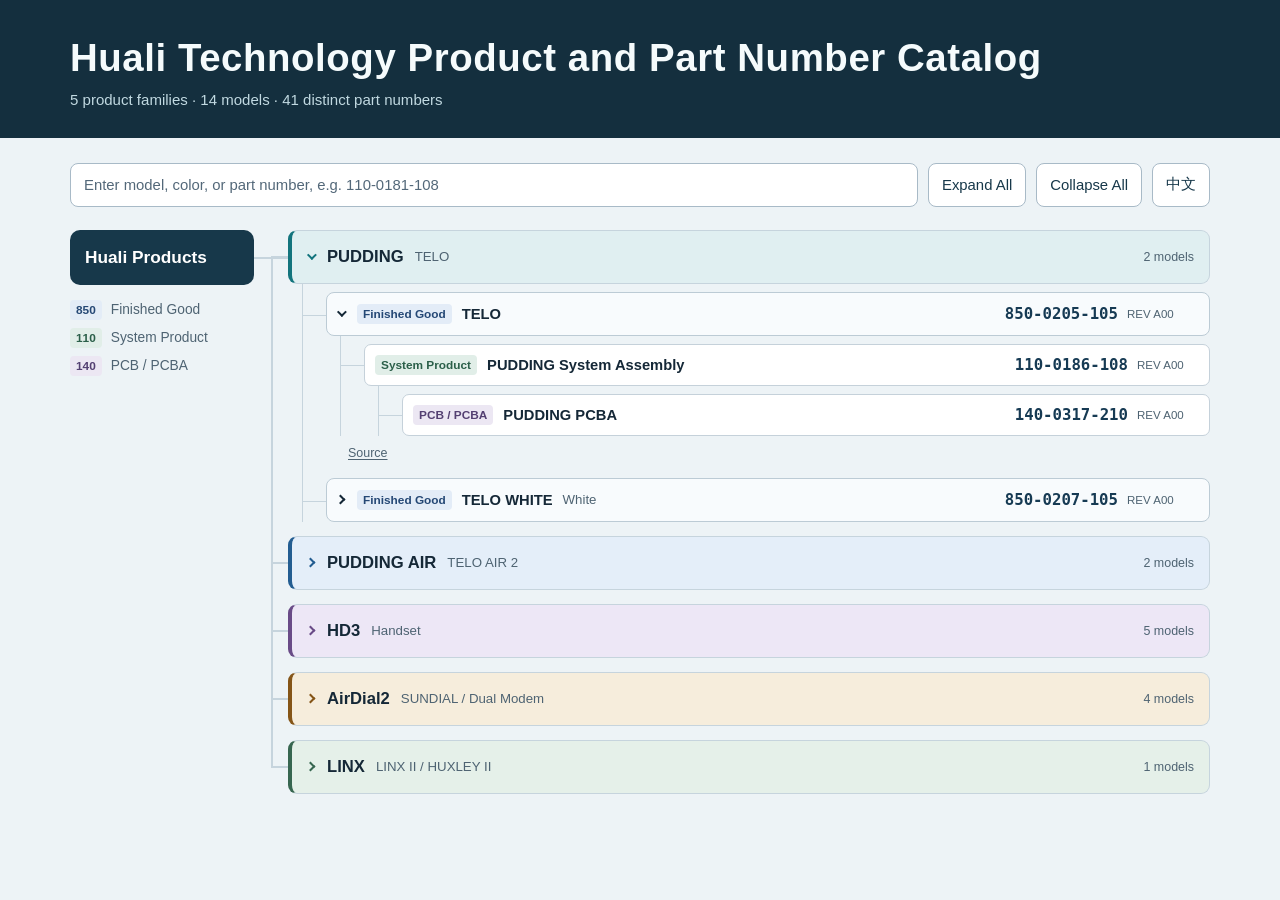
==== index.html @ 47a1df26 "Publish product catalog page Co-authored-by: Copilot <223556219+Copilot@users.noreply.github.com>" ====
<!doctype html>
<html lang="en">
<head>
  <meta charset="utf-8">
  <meta name="viewport" content="width=device-width, initial-scale=1">
  <title>Huali Technology Product and Part Number Catalog</title>
  <style>
    :root {
      color-scheme: light;
      --ink: #152837;
      --muted: #4e6372;
      --line: #c6d4dd;
      --surface: #fff;
      --wash: #edf3f6;
      --navy: #17384a;
      font-family: "Segoe UI", "Microsoft YaHei UI", "Microsoft YaHei", sans-serif;
      font-synthesis: none;
    }
    *, *::before, *::after { box-sizing: border-box; }
    body { margin: 0; color: var(--ink); background: var(--wash); }
    [hidden] { display: none !important; }
    .wrap { width: min(100% - 56px, 1140px); margin-inline: auto; }
    header { background: #142f3e; color: #f5fbfc; padding: 34px 0 30px; }
    h1 { margin: 0 0 9px; font-size: clamp(1.6rem, 3vw, 2.4rem); line-height: 1.24; letter-spacing: .015em; }
    .totals { color: #c1d9e1; font-size: .94rem; margin: 0; }
    main { padding-block: 25px 48px; }
    .toolbar { display: flex; gap: 10px; flex-wrap: wrap; align-items: center; }
    .search { min-width: min(100%, 340px); flex: 1; }
    input, button { font: inherit; font-size: .93rem; border: 1px solid #a8bac7; border-radius: 8px; min-height: 44px; }
    input { width: 100%; background: var(--surface); color: var(--ink); padding: 8px 13px; }
    input::placeholder { color: #536879; }
    button { background: var(--surface); color: var(--navy); padding: 7px 13px; cursor: pointer; }
    button:hover { background: #dcecf1; }
    button:focus-visible, input:focus-visible, summary:focus-visible { outline: 3px solid #096387; outline-offset: 2px; }
    .sr { position: absolute; width: 1px; height: 1px; padding: 0; margin: -1px; overflow: hidden; clip-path: inset(50%); white-space: nowrap; border: 0; }
    .result { color: var(--muted); font-size: .89rem; margin: 10px 0 0; }
    .map { margin-top: 23px; display: grid; grid-template-columns: 184px minmax(0,1fr); gap: 34px; align-items: start; }
    .root { padding: 17px 15px; border-radius: 10px; font-size: 1.08rem; font-weight: 700; background: var(--navy); color: #fff; position: relative; }
    .root::after { content: ''; position: absolute; top: 50%; height: 2px; width: 34px; left: 100%; background: var(--line); }
    .legend { display: grid; gap: 8px; margin-top: 15px; font-size: .86rem; color: var(--muted); }
    .legend div { display: flex; align-items: center; gap: 9px; }
    .families { display: grid; gap: 14px; min-width: 0; }
    .family { --tone: #13747d; --tint: #e0eff1; position: relative; }
    .family::before { content: ''; position: absolute; top: 26px; left: -17px; width: 17px; height: 2px; background: var(--line); }
    .family:has(~ .family:not([hidden]))::after { content: ''; position: absolute; top: 26px; left: -17px; bottom: -40px; width: 2px; background: var(--line); }
    .pudding-air { --tone: #235d91; --tint: #e4eef9; }
    .hd3 { --tone: #694b87; --tint: #ede7f6; }
    .airdial { --tone: #855517; --tint: #f6eddc; }
    .linx { --tone: #376650; --tint: #e5f0e9; }
    summary { cursor: pointer; list-style: none; }
    summary::-webkit-details-marker { display: none; }
    .family > summary, .variant > summary { display: flex; align-items: center; gap: 10px; }
    .family > summary::before, .variant > summary::before { content: ''; border: solid currentColor; border-width: 0 2px 2px 0; width: 7px; height: 7px; flex: 0 0 7px; transform: rotate(-45deg); margin-right: 3px; }
    details[open] > summary::before { transform: rotate(45deg) translateY(-2px); }
    .family > summary { position: relative; border: 1px solid var(--line); border-left: 4px solid var(--tone); border-radius: 9px; padding: 12px 15px; color: var(--tone); background: var(--tint); min-height: 54px; flex-wrap: wrap; }
    .family > summary .name { font-size: 1.04rem; }
    .family > summary .subname { margin-left: 1px; }
    .variant-count { margin-left: auto; font-size: .78rem; white-space: nowrap; color: var(--muted); }
    .name { font-weight: 650; color: var(--ink); }
    .subname { color: var(--muted); font-size: .83rem; overflow-wrap: anywhere; }
    .branch { list-style: none; padding-left: 23px; margin: 0 0 0 14px; border-left: 1px solid var(--line); min-width: 0; }
    .branch > li { position: relative; min-width: 0; padding-top: 8px; }
    .branch > li::before { content: ''; position: absolute; top: 29px; left: -23px; width: 23px; border-top: 1px solid var(--line); }
    .family-branch > li::before { top: 31px; }
    .variant > summary { padding: 0 10px; min-width: 0; border: 1px solid #bccbd5; background: #f8fbfd; border-radius: 8px; }
    .variant > summary:hover { background: #f0f7fa; }
    .variant > summary .part { flex: 1; border: 0; padding-left: 0; background: transparent; }
    .part { display: flex; gap: 6px 10px; align-items: center; flex-wrap: wrap; min-width: 0; border: 1px solid #c5d1da; background: #fff; border-radius: 7px; min-height: 42px; padding: 7px 10px; }
    .part .name { overflow-wrap: anywhere; font-size: .92rem; }
    .level { display: inline-block; padding: 3px 6px; border-radius: 4px; font-size: .74rem; font-weight: 650; white-space: nowrap; }
    .level.final { background: #e3ecf7; color: #254875; }
    .level.system { background: #e1eee8; color: #2b5f49; }
    .level.board { background: #ece7f3; color: #544072; }
    .part-id { margin-left: auto; display: flex; align-items: center; flex-wrap: wrap; gap: 6px 9px; }
    code { font-family: "Cascadia Mono", Consolas, monospace; color: #163a53; font-size: .98rem; white-space: nowrap; font-weight: 650; }
    .rev { font-size: .72rem; min-width: 62px; color: var(--muted); white-space: nowrap; }
    .prelim { color: #713e00; border: 1px solid #e0c69e; background: #fcf1dd; border-radius: 5px; padding: 2px 5px; font-size: .72rem; white-space: nowrap; }
    .source { padding: 7px 0 1px 20px; color: var(--muted); font-size: .78rem; }
    .source summary { display: inline-block; min-height: 26px; padding: 3px 2px; text-decoration: underline; text-underline-offset: 2px; }
    .source div { display: grid; gap: 3px; margin-block: 2px 7px; overflow-wrap: anywhere; }
    .part.match { outline: 2px solid #986400; outline-offset: -2px; background: #fff5d8; }
    .empty { margin: 0; padding: 16px; background: #fff; border-radius: 8px; border: 1px solid var(--line); }
    @media (max-width: 750px) {
      .wrap { width: calc(100% - 28px); }
      .map { display: block; }
      .root { display: inline-block; }
      .root::after, .family::before, .family::after { display: none; }
      .legend { display: flex; flex-wrap: wrap; margin: 12px 0 16px; }
      .legend div { font-size: .73rem; gap: 5px; }
      .branch { padding-left: 14px; margin-left: 9px; }
      .branch > li::before { left: -14px; width: 14px; }
      .part-id { margin-left: 0; }
      .variant > summary { gap: 5px; padding: 0 6px; flex-wrap: wrap; }
      .variant > summary .part { min-width: calc(100% - 17px); }
      .prelim { margin: 0 0 5px 15px; }
    }
    @media print {
      .toolbar, .result, .source, .root::after { display: none !important; }
      body, header { color: #000; background: #fff; }
      header { padding: 16px 0 0; }
      .totals { color: #333; }
      .wrap { width: 100%; }
      .map { display: block; }
      .root { color: #000; background: none; padding: 0; }
      .legend { display: flex; margin: 8px 0 12px; }
      .variant { break-inside: avoid; }
    }
  </style>
</head>
<body>
  <header>
    <div class="wrap">
      <h1>桦力科技产品机型料号</h1>
      <p class="totals">5 个产品系列 · 14 个机种 · 41 个不同料号</p>
    </div>
  </header>
  <main class="wrap">
    <div class="toolbar">
      <label class="search" for="search"><span class="sr">查找机种或料号</span><input id="search" type="search" placeholder="输入机种、颜色或料号，例如 110-0181-108" autocomplete="off"></label>
      <button type="button" id="expand">展开全部</button>
      <button type="button" id="collapse">折叠全部</button>
      <button type="button" id="lang" aria-label="Switch language">English</button>
    </div>
    <p class="result" id="result" role="status" hidden></p>
    <section class="map" aria-label="产品系列与料号关系">
      <div>
        <div class="root">桦力产品</div>
        <div class="legend" aria-label="料号层级">
          <div><span class="level final">850</span>最终成品</div>
          <div><span class="level system">110</span>成品</div>
          <div><span class="level board">140</span>PCB / PCBA</div>
        </div>
      </div>
      <div class="families" id="families">
        <details class="family pudding" data-search="PUDDING TELO" open><summary><span class="name">PUDDING</span><span class="subname">TELO</span><span class="variant-count">2 个机种</span></summary><ul class="branch family-branch"><li><details class="variant" data-search="TELO  PUDDING TELO ECO-082130" open><summary><span class="part final" data-part="850-0205-105" data-search="TELO  850-0205-105 ASSY, BULK PACKAGING, OOMA TELO - PUDDING, 15 PER CARTON 最终成品"><span class="level final">最终成品</span><span class="name">TELO</span><span class="part-id"><code>850-0205-105</code><span class="rev">REV A00</span></span></span></summary><ul class="branch"><li><span class="part system" data-part="110-0186-108" data-search="PUDDING 系统成品  110-0186-108 FINAL SYSTEM ASSY, TELO - PUDDING 成品"><span class="level system">成品</span><span class="name">PUDDING 系统成品</span><span class="part-id"><code>110-0186-108</code><span class="rev">REV A00</span></span></span><ul class="branch"><li><span class="part board" data-part="140-0317-210" data-search="PUDDING PCBA  140-0317-210 ASSY, PCBA, PUDDING, VER 2.10 PCB / PCBA"><span class="level board">PCB / PCBA</span><span class="name">PUDDING PCBA</span><span class="part-id"><code>140-0317-210</code><span class="rev">REV A00</span></span></span></li></ul></li></ul><details class="source"><summary>资料来源</summary><div><span>850-0205-105_Telo-Pudding_ECO-082130.xlsx</span><span>ECO_Release_Note · ECO-082130</span></div></details></details></li><li><details class="variant" data-search="TELO WHITE 白色 PUDDING TELO ECO-082130"><summary><span class="part final" data-part="850-0207-105" data-search="TELO WHITE 白色 850-0207-105 ASSY, BULK PACKAGING, OOMA TELO WHITE- PUDDING, 15 PER CARTON 最终成品"><span class="level final">最终成品</span><span class="name">TELO WHITE</span><span class="subname">白色</span><span class="part-id"><code>850-0207-105</code><span class="rev">REV A00</span></span></span></summary><ul class="branch"><li><span class="part system" data-part="110-0187-108" data-search="PUDDING 白色系统成品  110-0187-108 FINAL SYSTEM ASSY, TELO WHITE - PUDDING 成品"><span class="level system">成品</span><span class="name">PUDDING 白色系统成品</span><span class="part-id"><code>110-0187-108</code><span class="rev">REV A00</span></span></span><ul class="branch"><li><span class="part board" data-part="140-0317-210" data-search="PUDDING PCBA  140-0317-210 ASSY, PCBA, PUDDING, VER 2.10 PCB / PCBA"><span class="level board">PCB / PCBA</span><span class="name">PUDDING PCBA</span><span class="part-id"><code>140-0317-210</code><span class="rev">REV A00</span></span></span></li></ul></li></ul><details class="source"><summary>资料来源</summary><div><span>850-0207-105_Telo-White_Pudding_ECO-082130.xlsx</span><span>ECO_Release_Note · ECO-082130</span></div></details></details></li></ul></details>
<details class="family pudding-air" data-search="PUDDING AIR TELO AIR 2"><summary><span class="name">PUDDING AIR</span><span class="subname">TELO AIR 2</span><span class="variant-count">2 个机种</span></summary><ul class="branch family-branch"><li><details class="variant" data-search="TELO AIR 2  PUDDING AIR TELO AIR 2 ECO-082130" open><summary><span class="part final" data-part="850-0203-105" data-search="TELO AIR 2  850-0203-105 ASSY, BULK PACKAGING, OOMA TELO AIR 2 - PUDDING AIR, 15 PER CARTON 最终成品"><span class="level final">最终成品</span><span class="name">TELO AIR 2</span><span class="part-id"><code>850-0203-105</code><span class="rev">REV A00</span></span></span></summary><ul class="branch"><li><span class="part system" data-part="110-0181-108" data-search="PUDDING AIR 系统成品  110-0181-108 FINAL SYSTEM ASSY, TELO AIR 2 - PUDDING AIR 成品"><span class="level system">成品</span><span class="name">PUDDING AIR 系统成品</span><span class="part-id"><code>110-0181-108</code><span class="rev">REV A00</span></span></span><ul class="branch"><li><span class="part board" data-part="140-0312-210" data-search="PUDDING AIR PCBA  140-0312-210 ASSY, PCBA, PUDDING AIR, VER 2.10 PCB / PCBA"><span class="level board">PCB / PCBA</span><span class="name">PUDDING AIR PCBA</span><span class="part-id"><code>140-0312-210</code><span class="rev">REV A00</span></span></span></li></ul></li></ul><details class="source"><summary>资料来源</summary><div><span>850-0203-105_TeloAir2-PuddingAir_ECO-082130.xlsx</span><span>ECO_Release_Note · ECO-082130</span></div></details></details></li><li><details class="variant" data-search="TELO AIR 2 WHITE 白色 PUDDING AIR TELO AIR 2 ECO-082130"><summary><span class="part final" data-part="850-0206-105" data-search="TELO AIR 2 WHITE 白色 850-0206-105 ASSY, BULK PACKAGING, OOMA TELO AIR 2 WHITE- PUDDING AIR, 15 PER CARTON 最终成品"><span class="level final">最终成品</span><span class="name">TELO AIR 2 WHITE</span><span class="subname">白色</span><span class="part-id"><code>850-0206-105</code><span class="rev">REV A00</span></span></span></summary><ul class="branch"><li><span class="part system" data-part="110-0185-108" data-search="PUDDING AIR 白色系统成品  110-0185-108 FINAL SYSTEM ASSY, TELO AIR 2 WHITE - PUDDING AIR 成品"><span class="level system">成品</span><span class="name">PUDDING AIR 白色系统成品</span><span class="part-id"><code>110-0185-108</code><span class="rev">REV A00</span></span></span><ul class="branch"><li><span class="part board" data-part="140-0312-210" data-search="PUDDING AIR PCBA  140-0312-210 ASSY, PCBA, PUDDING AIR, VER 2.10 PCB / PCBA"><span class="level board">PCB / PCBA</span><span class="name">PUDDING AIR PCBA</span><span class="part-id"><code>140-0312-210</code><span class="rev">REV A00</span></span></span></li></ul></li></ul><details class="source"><summary>资料来源</summary><div><span>850-0206-105_TeloAir2_White-PuddingAir_ECO-082130.xlsx</span><span>ECO_Release_Note · ECO-082130</span></div></details></details></li></ul></details>
<details class="family hd3" data-search="HD3 Handset"><summary><span class="name">HD3</span><span class="subname">Handset</span><span class="variant-count">5 个机种</span></summary><ul class="branch family-branch"><li><details class="variant" data-search="HD3 Handset Black 黑色 HD3 Handset ECO-082137" open><summary><span class="part final" data-part="850-0114-300" data-search="HD3 Handset Black 黑色 850-0114-300 ASSY, BULK PACKAGING, HD3 HANDSET, BLACK, 20 PER CARTON 最终成品"><span class="level final">最终成品</span><span class="name">HD3 Handset Black</span><span class="subname">黑色</span><span class="part-id"><code>850-0114-300</code><span class="rev">REV 050</span></span></span></summary><ul class="branch"><li><span class="part system" data-part="110-0154-300" data-search="HD3 黑色手柄  110-0154-300 FINAL SYSTEM ASSY, HD3 HANDSET, BLACK 成品"><span class="level system">成品</span><span class="name">HD3 黑色手柄</span><span class="part-id"><code>110-0154-300</code><span class="rev">REV 050</span></span></span><ul class="branch"><li><span class="part board" data-part="140-0324-100" data-search="HD3 手柄 PCBA  140-0324-100 ASSY, PCBA, HD3 HANDSET, VER1 PCB / PCBA"><span class="level board">PCB / PCBA</span><span class="name">HD3 手柄 PCBA</span><span class="part-id"><code>140-0324-100</code><span class="rev">REV 050</span></span></span></li></ul></li><li><span class="part system" data-part="110-0155-200" data-search="HD3 黑色底座  110-0155-200 FINAL SYSTEM ASSY, HD3 CRADLE, BLACK 成品"><span class="level system">成品</span><span class="name">HD3 黑色底座</span><span class="part-id"><code>110-0155-200</code><span class="rev">REV 050</span></span></span></li></ul><details class="source"><summary>资料来源</summary><div><span>850-0114-3000_HD3_Handset_Blk_ECO-082137.xlsx</span><span>ECO_Release_Note · ECO-082137</span><span>文件名含 850-0114-3000。图中采用发布页列出的 850-0114-300。</span></div></details></details></li><li><details class="variant" data-search="HD3 Handset White 白色 HD3 Handset ECO-082137"><summary><span class="part final" data-part="850-0113-300" data-search="HD3 Handset White 白色 850-0113-300 ASSY, BULK PACKAGING, HD3 HANDSET, WHITE, 20 PER CARTON 最终成品"><span class="level final">最终成品</span><span class="name">HD3 Handset White</span><span class="subname">白色</span><span class="part-id"><code>850-0113-300</code><span class="rev">REV 050</span></span></span></summary><ul class="branch"><li><span class="part system" data-part="110-0152-300" data-search="HD3 白色手柄  110-0152-300 FINAL SYSTEM ASSY, HD3 HANDSET, WHITE 成品"><span class="level system">成品</span><span class="name">HD3 白色手柄</span><span class="part-id"><code>110-0152-300</code><span class="rev">REV 050</span></span></span><ul class="branch"><li><span class="part board" data-part="140-0324-100" data-search="HD3 手柄 PCBA  140-0324-100 ASSY, PCBA, HD3 HANDSET, VER1 PCB / PCBA"><span class="level board">PCB / PCBA</span><span class="name">HD3 手柄 PCBA</span><span class="part-id"><code>140-0324-100</code><span class="rev">REV 050</span></span></span></li></ul></li><li><span class="part system" data-part="110-0153-200" data-search="HD3 白色底座  110-0153-200 FINAL SYSTEM ASSY, HD3 CRADLE, WHITE 成品"><span class="level system">成品</span><span class="name">HD3 白色底座</span><span class="part-id"><code>110-0153-200</code><span class="rev">REV 050</span></span></span></li></ul><details class="source"><summary>资料来源</summary><div><span>HD3_Handset_Wht_850-113-300_ECO-082137.xlsx</span><span>ECO_Release_Note · ECO-082137</span><span>发布页标题写 Black，明细的包装、手柄和底座均写 WHITE。图中采用明细的白色机种和料号。</span></div></details></details></li><li><details class="variant" data-search="HD3 Handset Purple 紫色 HD3 Handset Preliminary"><summary><span class="part final" data-part="850-0215-100" data-search="HD3 Handset Purple 紫色 850-0215-100 ASSY, BULK PACKAGING, HD3 HANDSET, PURPLE, 20 PER CARTON 最终成品"><span class="level final">最终成品</span><span class="name">HD3 Handset Purple</span><span class="subname">紫色</span><span class="part-id"><code>850-0215-100</code><span class="rev">REV 050</span></span></span><span class="prelim">Preliminary</span></summary><ul class="branch"><li><span class="part system" data-part="110-0201-100" data-search="HD3 紫色手柄  110-0201-100 FINAL SYSTEM ASSY, HD3 HANDSET, PURPLE 成品"><span class="level system">成品</span><span class="name">HD3 紫色手柄</span><span class="part-id"><code>110-0201-100</code><span class="rev">REV 050</span></span></span><ul class="branch"><li><span class="part board" data-part="140-0324-100" data-search="HD3 手柄 PCBA  140-0324-100 ASSY, PCBA, HD3 HANDSET, VER1 PCB / PCBA"><span class="level board">PCB / PCBA</span><span class="name">HD3 手柄 PCBA</span><span class="part-id"><code>140-0324-100</code><span class="rev">REV 050</span></span></span></li></ul></li><li><span class="part system" data-part="110-0153-200" data-search="HD3 白色底座  110-0153-200 FINAL SYSTEM ASSY, HD3 CRADLE, WHITE 成品"><span class="level system">成品</span><span class="name">HD3 白色底座</span><span class="part-id"><code>110-0153-200</code><span class="rev">REV 050</span></span></span></li></ul><details class="source"><summary>资料来源</summary><div><span>HD3_Handset_Purple_850-215-100_Prelim.xlsx</span><span>ECO_Release_Note · Preliminary</span></div></details></details></li><li><details class="variant" data-search="HD3 Handset Green 绿色 HD3 Handset Preliminary"><summary><span class="part final" data-part="850-0216-100" data-search="HD3 Handset Green 绿色 850-0216-100 ASSY, BULK PACKAGING, HD3 HANDSET, GREEN, 20 PER CARTON 最终成品"><span class="level final">最终成品</span><span class="name">HD3 Handset Green</span><span class="subname">绿色</span><span class="part-id"><code>850-0216-100</code><span class="rev">REV 050</span></span></span><span class="prelim">Preliminary</span></summary><ul class="branch"><li><span class="part system" data-part="110-0202-100" data-search="HD3 绿色手柄  110-0202-100 FINAL SYSTEM ASSY, HD3 HANDSET, GREEN 成品"><span class="level system">成品</span><span class="name">HD3 绿色手柄</span><span class="part-id"><code>110-0202-100</code><span class="rev">REV 050</span></span></span><ul class="branch"><li><span class="part board" data-part="140-0324-100" data-search="HD3 手柄 PCBA  140-0324-100 ASSY, PCBA, HD3 HANDSET, VER1 PCB / PCBA"><span class="level board">PCB / PCBA</span><span class="name">HD3 手柄 PCBA</span><span class="part-id"><code>140-0324-100</code><span class="rev">REV 050</span></span></span></li></ul></li><li><span class="part system" data-part="110-0153-200" data-search="HD3 白色底座  110-0153-200 FINAL SYSTEM ASSY, HD3 CRADLE, WHITE 成品"><span class="level system">成品</span><span class="name">HD3 白色底座</span><span class="part-id"><code>110-0153-200</code><span class="rev">REV 050</span></span></span></li></ul><details class="source"><summary>资料来源</summary><div><span>HD3_Handset_Green_850-216-100_Prelim.xlsx</span><span>ECO_Release_Note · Preliminary</span></div></details></details></li><li><details class="variant" data-search="HD3 Handset Pink 粉色 HD3 Handset Preliminary"><summary><span class="part final" data-part="850-0217-100" data-search="HD3 Handset Pink 粉色 850-0217-100 ASSY, BULK PACKAGING, HD3 HANDSET, PINK, 20 PER CARTON 最终成品"><span class="level final">最终成品</span><span class="name">HD3 Handset Pink</span><span class="subname">粉色</span><span class="part-id"><code>850-0217-100</code><span class="rev">REV 050</span></span></span><span class="prelim">Preliminary</span></summary><ul class="branch"><li><span class="part system" data-part="110-0203-100" data-search="HD3 粉色手柄  110-0203-100 FINAL SYSTEM ASSY, HD3 HANDSET, PINK 成品"><span class="level system">成品</span><span class="name">HD3 粉色手柄</span><span class="part-id"><code>110-0203-100</code><span class="rev">REV 050</span></span></span><ul class="branch"><li><span class="part board" data-part="140-0324-100" data-search="HD3 手柄 PCBA  140-0324-100 ASSY, PCBA, HD3 HANDSET, VER1 PCB / PCBA"><span class="level board">PCB / PCBA</span><span class="name">HD3 手柄 PCBA</span><span class="part-id"><code>140-0324-100</code><span class="rev">REV 050</span></span></span></li></ul></li><li><span class="part system" data-part="110-0153-200" data-search="HD3 白色底座  110-0153-200 FINAL SYSTEM ASSY, HD3 CRADLE, WHITE 成品"><span class="level system">成品</span><span class="name">HD3 白色底座</span><span class="part-id"><code>110-0153-200</code><span class="rev">REV 050</span></span></span></li></ul><details class="source"><summary>资料来源</summary><div><span>HD3_Handset_Pink_850-217-100_Prelim.xlsx</span><span>ECO_Release_Note · Preliminary</span></div></details></details></li></ul></details>
<details class="family airdial" data-search="AirDial2 SUNDIAL / Dual Modem"><summary><span class="name">AirDial2</span><span class="subname">SUNDIAL / Dual Modem</span><span class="variant-count">4 个机种</span></summary><ul class="branch family-branch"><li><details class="variant" data-search="SUNDIAL V4 US AirDial2 SUNDIAL / Dual Modem ECO-082150" open><summary><span class="part final" data-part="850-0204-400" data-search="SUNDIAL V4 US 850-0204-400 ASSY, BULK PACKAGING, OOMA AIRDIAL2 (SUNDIAL US), 5 PER CARTON 最终成品"><span class="level final">最终成品</span><span class="name">SUNDIAL V4</span><span class="subname">US</span><span class="part-id"><code>850-0204-400</code><span class="rev">REV 001</span></span></span></summary><ul class="branch"><li><span class="part system" data-part="110-0184-400" data-search="AirDial2 SUNDIAL US 系统成品  110-0184-400 FINAL SYSTEM ASSY, OOMA AIRDIAL2 (SUNDIAL-US) 成品"><span class="level system">成品</span><span class="name">AirDial2 SUNDIAL US 系统成品</span><span class="part-id"><code>110-0184-400</code><span class="rev">REV A00</span></span></span><ul class="branch"><li><span class="part board" data-part="140-0206-300" data-search="CHEEP PCBA  140-0206-300 ASSY, PCBA, CHEEP, VER 3.00 PCB / PCBA"><span class="level board">PCB / PCBA</span><span class="name">CHEEP PCBA</span><span class="part-id"><code>140-0206-300</code><span class="rev">REV A00</span></span></span></li><li><span class="part board" data-part="140-0308-104" data-search="CELLO PCBA  140-0308-104 ASSY, PCBA, CELLO, VER 1.04 PCB / PCBA"><span class="level board">PCB / PCBA</span><span class="name">CELLO PCBA</span><span class="part-id"><code>140-0308-104</code><span class="rev">REV A00</span></span></span></li><li><span class="part board" data-part="140-0313-400" data-search="SUNDIAL V4 PCBA  140-0313-400 ASSY, PCBA, SUNDIAL, VER 4.00 PCB / PCBA"><span class="level board">PCB / PCBA</span><span class="name">SUNDIAL V4 PCBA</span><span class="part-id"><code>140-0313-400</code><span class="rev">REV 001</span></span></span></li></ul></li></ul><details class="source"><summary>资料来源</summary><div><span>850-0204-400_AirDial2-US_(SunDialV4)_ECO-082150.xlsx</span><span>ECO_Release_Note · ECO-082150</span></div></details></details></li><li><details class="variant" data-search="SUNDIAL Non-Quectel US AirDial2 SUNDIAL / Dual Modem ECO-082152"><summary><span class="part final" data-part="850-0214-101" data-search="SUNDIAL Non-Quectel US 850-0214-101 ASSY, BULK PACKAGING, OOMA AIRDIAL2 (NON_QUECTEL), 5 PER CARTON 最终成品"><span class="level final">最终成品</span><span class="name">SUNDIAL Non-Quectel</span><span class="subname">US</span><span class="part-id"><code>850-0214-101</code><span class="rev">REV A00</span></span></span></summary><ul class="branch"><li><span class="part system" data-part="110-0200-101" data-search="AirDial2 Non-Quectel 系统成品  110-0200-101 FINAL SYSTEM ASSY, OOMA AIRDIAL2 (NON_QUECTEL) 成品"><span class="level system">成品</span><span class="name">AirDial2 Non-Quectel 系统成品</span><span class="part-id"><code>110-0200-101</code><span class="rev">REV A00</span></span></span><ul class="branch"><li><span class="part board" data-part="140-0206-300" data-search="CHEEP PCBA  140-0206-300 ASSY, PCBA, CHEEP, VER 3.00 PCB / PCBA"><span class="level board">PCB / PCBA</span><span class="name">CHEEP PCBA</span><span class="part-id"><code>140-0206-300</code><span class="rev">REV A00</span></span></span></li><li><span class="part board" data-part="140-0308-104" data-search="CELLO PCBA  140-0308-104 ASSY, PCBA, CELLO, VER 1.04 PCB / PCBA"><span class="level board">PCB / PCBA</span><span class="name">CELLO PCBA</span><span class="part-id"><code>140-0308-104</code><span class="rev">REV A00</span></span></span></li><li><span class="part board" data-part="140-0331-101" data-search="SUNDIAL Non-Quectel PCBA  140-0331-101 ASSY, PCBA, SUNDIAL-NON-QUECTEL, VER 1.01 PCB / PCBA"><span class="level board">PCB / PCBA</span><span class="name">SUNDIAL Non-Quectel PCBA</span><span class="part-id"><code>140-0331-101</code><span class="rev">REV A00</span></span></span></li></ul></li></ul><details class="source"><summary>资料来源</summary><div><span>850-0214-101_AirDial2-US_(Non_Quectel)_ECO-082152.xlsx</span><span>ECO_Release_Note · ECO-082152</span></div></details></details></li><li><details class="variant" data-search="Dual Modem SUNDIAL + PISCES AirDial2 SUNDIAL / Dual Modem ECO-082152"><summary><span class="part final" data-part="850-0210-304" data-search="Dual Modem SUNDIAL + PISCES 850-0210-304 ASSY, BULK PACKAGING, OOMA AIRDIAL2 DUAL MODEM (SUNDIAL + PISCES), 5 PER CARTON 最终成品"><span class="level final">最终成品</span><span class="name">Dual Modem</span><span class="subname">SUNDIAL + PISCES</span><span class="part-id"><code>850-0210-304</code><span class="rev">REV A00</span></span></span></summary><ul class="branch"><li><span class="part system" data-part="110-0193-304" data-search="AirDial2 Dual Modem 系统成品  110-0193-304 FINAL SYSTEM ASSY, OOMA AIRDIAL2 DUAL MODEM (SUNDIAL + PISCES)) 成品"><span class="level system">成品</span><span class="name">AirDial2 Dual Modem 系统成品</span><span class="part-id"><code>110-0193-304</code><span class="rev">REV A00</span></span></span><ul class="branch"><li><span class="part board" data-part="140-0206-300" data-search="CHEEP PCBA  140-0206-300 ASSY, PCBA, CHEEP, VER 3.00 PCB / PCBA"><span class="level board">PCB / PCBA</span><span class="name">CHEEP PCBA</span><span class="part-id"><code>140-0206-300</code><span class="rev">REV A00</span></span></span></li><li><span class="part board" data-part="140-0308-104" data-search="CELLO PCBA  140-0308-104 ASSY, PCBA, CELLO, VER 1.04 PCB / PCBA"><span class="level board">PCB / PCBA</span><span class="name">CELLO PCBA</span><span class="part-id"><code>140-0308-104</code><span class="rev">REV A00</span></span></span></li><li><span class="part board" data-part="140-0313-304" data-search="SUNDIAL V3.04 PCBA  140-0313-304 ASSY, PCBA, SUNDIAL, VER 3.04 PCB / PCBA"><span class="level board">PCB / PCBA</span><span class="name">SUNDIAL V3.04 PCBA</span><span class="part-id"><code>140-0313-304</code><span class="rev">REV A00</span></span></span></li><li><span class="part board" data-part="140-0319-101" data-search="PISCES PCBA  140-0319-101 ASSY, PCBA, PISCES, VER 1.01 PCB / PCBA"><span class="level board">PCB / PCBA</span><span class="name">PISCES PCBA</span><span class="part-id"><code>140-0319-101</code><span class="rev">REV A00</span></span></span></li></ul></li></ul><details class="source"><summary>资料来源</summary><div><span>AirDial2_Dual_Modem_850-0210-304_ECO-082152.xlsx</span><span>ECO_Release_Note · ECO-082152</span></div></details></details></li><li><details class="variant" data-search="Dual Modem RedCap SUNDIAL + RG255G AirDial2 SUNDIAL / Dual Modem Preliminary BOM"><summary><span class="part final" data-part="850-0218-304" data-search="Dual Modem RedCap SUNDIAL + RG255G 850-0218-304 ASSY, BULK PACKAGING, OOMA AIRDIAL2 DUAL MODEM REDCAP (RG255), 5 PER CARTON 最终成品"><span class="level final">最终成品</span><span class="name">Dual Modem RedCap</span><span class="subname">SUNDIAL + RG255G</span><span class="part-id"><code>850-0218-304</code><span class="rev">REV 050</span></span></span><span class="prelim">Preliminary</span></summary><ul class="branch"><li><span class="part system" data-part="110-0204-304" data-search="AirDial2 Dual Modem RedCap 系统成品  110-0204-304 FINAL SYSTEM ASSY, OOMA AIRDIAL2 DUAL MODEM REDCAP (SUNDIAL + RG255G) 成品"><span class="level system">成品</span><span class="name">AirDial2 Dual Modem RedCap 系统成品</span><span class="part-id"><code>110-0204-304</code><span class="rev">REV 050</span></span></span><ul class="branch"><li><span class="part board" data-part="140-0206-300" data-search="CHEEP PCBA  140-0206-300 ASSY, PCBA, CHEEP, VER 3.00 PCB / PCBA"><span class="level board">PCB / PCBA</span><span class="name">CHEEP PCBA</span><span class="part-id"><code>140-0206-300</code><span class="rev">REV A00</span></span></span></li><li><span class="part board" data-part="140-0308-104" data-search="CELLO PCBA  140-0308-104 ASSY, PCBA, CELLO, VER 1.04 PCB / PCBA"><span class="level board">PCB / PCBA</span><span class="name">CELLO PCBA</span><span class="part-id"><code>140-0308-104</code><span class="rev">REV A00</span></span></span></li><li><span class="part board" data-part="140-0313-304" data-search="SUNDIAL V3.04 PCBA  140-0313-304 ASSY, PCBA, SUNDIAL, VER 3.04 PCB / PCBA"><span class="level board">PCB / PCBA</span><span class="name">SUNDIAL V3.04 PCBA</span><span class="part-id"><code>140-0313-304</code><span class="rev">REV A00</span></span></span></li></ul></li></ul><details class="source"><summary>资料来源</summary><div><span>AirDial2_Dual_Modem_RedCap_850-0218-304_Prelim.xlsx</span><span>ECO_Release_Note · Preliminary BOM</span></div></details></details></li></ul></details>
<details class="family linx" data-search="LINX LINX II / HUXLEY II"><summary><span class="name">LINX</span><span class="subname">LINX II / HUXLEY II</span><span class="variant-count">1 个机种</span></summary><ul class="branch family-branch"><li><details class="variant" data-search="LINX II  LINX LINX II / HUXLEY II EC0-082010" open><summary><span class="part final" data-part="850-0131-100" data-search="LINX II  850-0131-100 FINISHED GOODS ASSY, LINX 最终成品"><span class="level final">最终成品</span><span class="name">LINX II</span><span class="part-id"><code>850-0131-100</code><span class="rev">REV A00</span></span></span></summary><ul class="branch"><li><span class="part system" data-part="110-0131-300" data-search="LINX II 系统成品  110-0131-300 FINAL SYSTEM ASSY, LINX II 成品"><span class="level system">成品</span><span class="name">LINX II 系统成品</span><span class="part-id"><code>110-0131-300</code><span class="rev">REV A00</span></span></span><ul class="branch"><li><span class="part board" data-part="140-0143-500" data-search="HUXLEY II 主板 PCBA  140-0143-500 ASSY, PCBA, HUXLEY II, VER4 PCB / PCBA"><span class="level board">PCB / PCBA</span><span class="name">HUXLEY II 主板 PCBA</span><span class="part-id"><code>140-0143-500</code><span class="rev">REV A00</span></span></span></li><li><span class="part board" data-part="140-0144-100" data-search="HUXLEY II 电源板 PCBA  140-0144-100 ASSY, PCBA, HUXLEY II POWER BOARD, VER1 PCB / PCBA"><span class="level board">PCB / PCBA</span><span class="name">HUXLEY II 电源板 PCBA</span><span class="part-id"><code>140-0144-100</code><span class="rev">REV A00</span></span></span></li></ul></li></ul><details class="source"><summary>资料来源</summary><div><span>850-0131-100_REV-A00_Linx_Bulk_ECO-082010(98).xls</span><span>ECO - Release Note · EC0-082010</span></div></details></details></li></ul></details>
        <p class="empty" id="empty" hidden>没有找到符合条件的机种或料号。</p>
      </div>
    </section>
  </main>
  <script>
    const translations = {
      '桦力科技产品机型料号': 'Huali Technology Product and Part Number Catalog',
      '5 个产品系列 · 14 个机种 · 41 个不同料号': '5 product families · 14 models · 41 distinct part numbers',
      '查找机种或料号': 'Search model or part number',
      '展开全部': 'Expand All',
      '折叠全部': 'Collapse All',
      '桦力产品': 'Huali Products',
      '料号层级': 'Part Number Levels',
      '最终成品': 'Finished Good',
      '成品': 'System Product',
      'PCB / PCBA': 'PCB / PCBA',
      '资料来源': 'Source',
      '没有找到符合条件的机种或料号。': 'No matching models or part numbers found.',
      '找到': 'Found',
      '个机种': 'models',
      '白色': 'White',
      'PUDDING 系统成品': 'PUDDING System Assembly',
      'PUDDING 白色系统成品': 'PUDDING White System Assembly',
      'PUDDING AIR 系统成品': 'PUDDING AIR System Assembly',
      'PUDDING AIR 白色系统成品': 'PUDDING AIR White System Assembly',
      'PUDDING PCBA': 'PUDDING PCBA',
      'PUDDING AIR PCBA': 'PUDDING AIR PCBA',
      'LINX II 系统成品': 'LINX II System Assembly',
      'HUXLEY II 主板 PCBA': 'HUXLEY II Main Board PCBA',
      'HUXLEY II 电源板 PCBA': 'HUXLEY II Power Board PCBA',
      'AIRDIAL 主板 PCBA': 'AIRDIAL Main Board PCBA',
      'AIRDIAL 充电座 PCBA': 'AIRDIAL Charging Base PCBA'
    };

    const textNodes = [];
    const textWalker = document.createTreeWalker(document.body, NodeFilter.SHOW_TEXT);
    while (textWalker.nextNode()) {
      if (textWalker.currentNode.textContent.trim()) textNodes.push(textWalker.currentNode);
    }

    function setLanguage(lang) {
      document.documentElement.lang = lang === 'en' ? 'en' : 'zh-Hans';
      document.title = lang === 'en'
        ? 'Huali Technology Product and Part Number Catalog'
        : '桦力科技产品机型料号';

      for (const node of textNodes) {
        const zh = node._zhText ?? node.textContent.trim();
        node._zhText = zh;
        let text = zh;

        if (/^\d+ 个机种$/.test(text)) {
          text = text.replace(/^(\d+) 个机种$/, '$1 models');
        } else if (lang === 'en' && translations[text]) {
          text = translations[text];
        } else if (lang === 'zh') {
          const englishEntry = Object.entries(translations).find(([, value]) => value === text);
          if (englishEntry) text = englishEntry[0];
        }

        node.textContent = lang === 'en' ? text : zh;
      }

      const field = document.getElementById('search');
      field.placeholder = lang === 'en'
        ? 'Enter model, color, or part number, e.g. 110-0181-108'
        : '输入机种、颜色或料号，例如 110-0181-108';
      document.getElementById('lang').textContent = lang === 'en' ? '中文' : 'English';
      document.getElementById('lang').setAttribute('aria-label', lang === 'en'
        ? 'Switch to Chinese'
        : 'Switch to English');
      localStorage.setItem('huali-language', lang);
    }

    const langButton = document.getElementById('lang');
    langButton.addEventListener('click', () => {
      const next = document.documentElement.lang === 'en' ? 'zh' : 'en';
      setLanguage(next);
    });

    const field = document.getElementById('search');
    const status = document.getElementById('result');
    const empty = document.getElementById('empty');
    const families = [...document.querySelectorAll('.family')];
    const branches = [...document.querySelectorAll('.family, .variant')];
    const parts = [...document.querySelectorAll('.part')];
    let savedBranches;
    setLanguage(localStorage.getItem('huali-language') || 'en');

    const normalize = (text) => text.normalize('NFKC').toLowerCase().replace(/[^\p{L}\p{N}]/gu, '');

    field.addEventListener('input', () => {
      const terms = field.value.trim().split(/\s+/).map(normalize).filter(Boolean);
      if (!terms.length) {
        branches.forEach((branch, index) => {
          branch.hidden = false;
          if (branch.classList.contains('variant')) branch.parentElement.hidden = false;
          if (savedBranches) branch.open = savedBranches[index];
        });
        parts.forEach((part) => part.classList.remove('match'));
        savedBranches = undefined;
        empty.hidden = true;
        status.hidden = true;
        return;
      }

      savedBranches ??= branches.map((branch) => branch.open);
      let variantCount = 0;
      for (const family of families) {
        let familyCount = 0;
        for (const variant of family.querySelectorAll('.variant')) {
          const nodes = [...variant.querySelectorAll('.part')];
          const values = [family.dataset.search, variant.dataset.search, ...nodes.map((part) => part.dataset.search)].map(normalize);
          const matches = terms.every((term) => values.some((value) => value.includes(term)));
          variant.parentElement.hidden = !matches;
          variant.hidden = !matches;
          variant.open = matches;
          nodes.forEach((node) => node.classList.toggle('match', matches && terms.every((term) => normalize(node.dataset.search).includes(term))));
          if (matches) familyCount++;
        }
        family.hidden = !familyCount;
        family.open = Boolean(familyCount);
        variantCount += familyCount;
      }
      status.textContent = document.documentElement.lang === 'en'
        ? `Found ${variantCount} models`
        : `找到 ${variantCount} 个机种`;
      status.hidden = false;
      empty.hidden = Boolean(variantCount);
    });

    document.getElementById('expand').addEventListener('click', () => {
      for (const branch of branches) if (!branch.hidden) branch.open = true;
    });
    document.getElementById('collapse').addEventListener('click', () => {
      for (const branch of branches) branch.open = false;
    });
  </script>
</body>
</html>
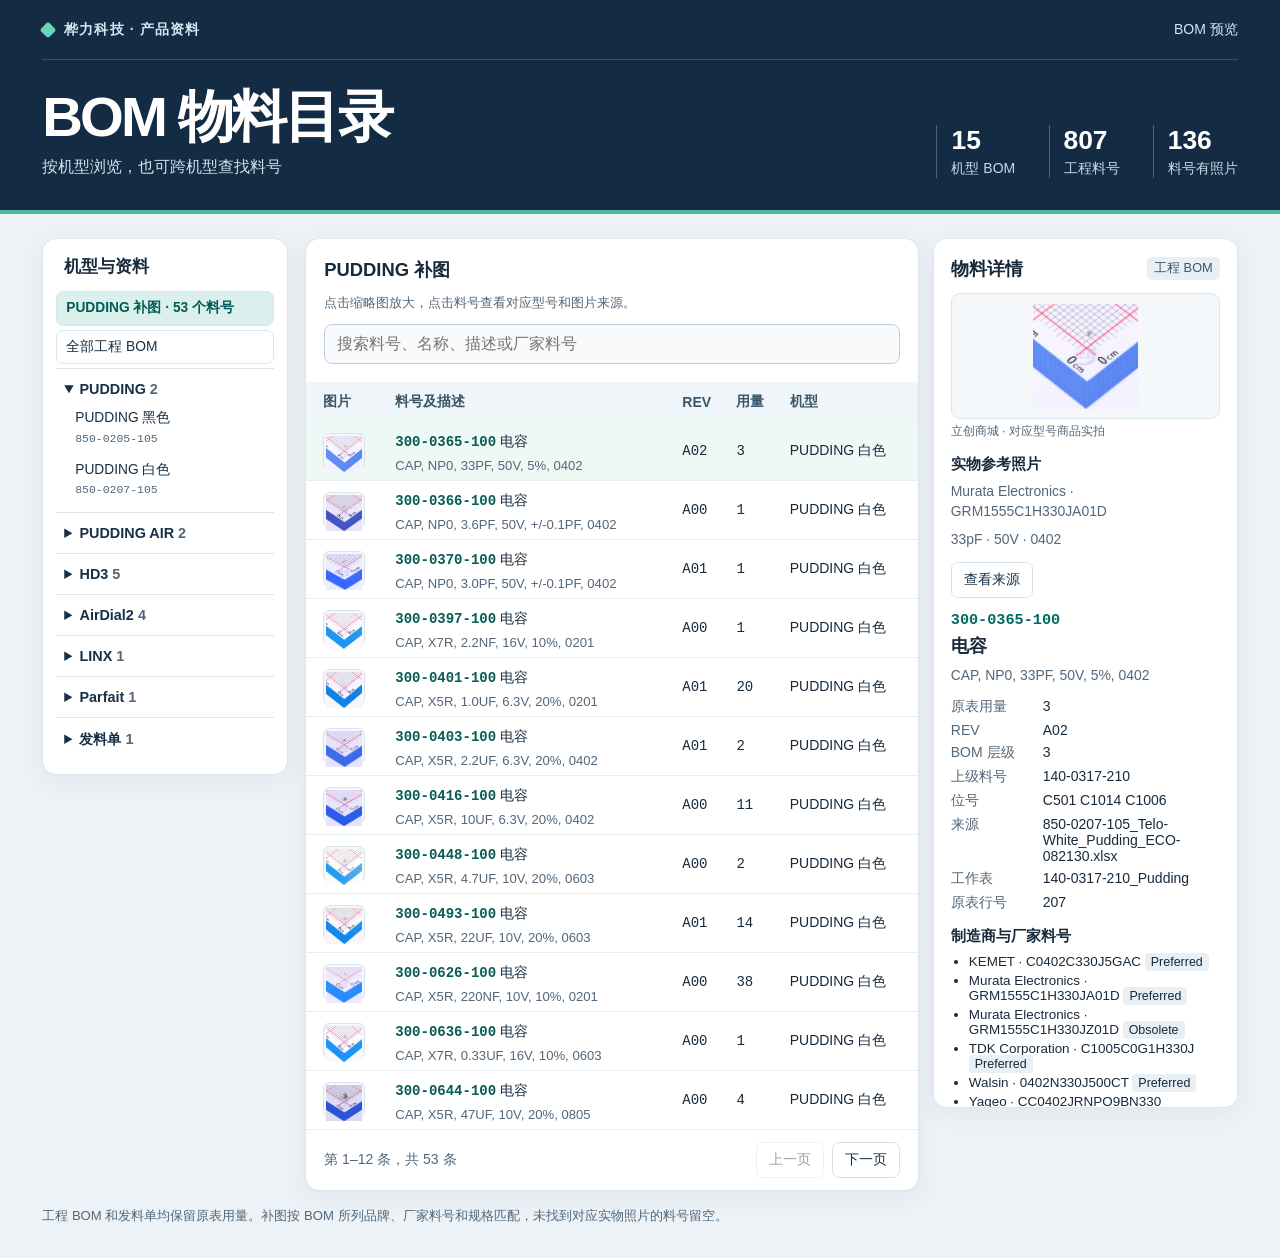
==== commit 0aff7c21: "Publish HUALI BOM catalog Co-authored-by: Copilot <223556219+Copilot@users.noreply.github.com>" ====
--- a/index.html
+++ b/index.html
@@ -1,279 +1,190 @@
 <!doctype html>
-<html lang="en">
-<head>
-  <meta charset="utf-8">
-  <meta name="viewport" content="width=device-width, initial-scale=1">
-  <title>Huali Technology Product and Part Number Catalog</title>
-  <style>
-    :root {
-      color-scheme: light;
-      --ink: #152837;
-      --muted: #4e6372;
-      --line: #c6d4dd;
-      --surface: #fff;
-      --wash: #edf3f6;
-      --navy: #17384a;
-      font-family: "Segoe UI", "Microsoft YaHei UI", "Microsoft YaHei", sans-serif;
-      font-synthesis: none;
+<html lang="zh-CN">
+<head><meta charset="utf-8"><meta name="viewport" content="width=device-width, initial-scale=1">
+<title>桦力科技 · BOM 目录</title>
+<style>
+:root{font-family:"Segoe UI","Microsoft YaHei",sans-serif;color:#172a3c;background:#edf2f6;font-size:16px;--ink:#173047;--muted:#52677a;--line:#dce5ed;--teal:#006b60}
+*{box-sizing:border-box}body{margin:0}button,input,select{font:inherit}button{cursor:pointer}button:focus-visible,input:focus-visible,select:focus-visible{outline:3px solid #258c80;outline-offset:2px}
+.wrap{max-width:1480px;margin:auto;padding-inline:clamp(16px,3.3vw,48px)}
+header{color:white;background:#132c43;border-bottom:4px solid #50b9a5}
+.mast{display:flex;gap:24px;align-items:center;justify-content:space-between;min-height:60px;border-bottom:1px solid #365068;font-size:14px;color:#d4e7f2}
+.brand{display:flex;align-items:center;gap:10px;font-weight:700;letter-spacing:.08em}.mark{height:12px;width:12px;background:#6bd3ba;border-radius:3px;display:inline-block;transform:rotate(45deg)}
+.hero{padding-block:29px 32px;display:flex;justify-content:space-between;align-items:end;gap:24px}.hero h1{font-size:clamp(2.1rem,4.4vw,3.8rem);letter-spacing:-.05em;line-height:1;margin:0 0 12px}.hero p{margin:0;color:#cde0ec}
+.metrics{display:flex;gap:clamp(14px,2.6vw,34px);margin:0}.metrics div{border-left:1px solid #4a6479;padding-left:14px;min-width:max-content}.metrics dt{font-size:14px;color:#c5dbe8;margin-top:4px}.metrics dd{margin:0;font-size:1.65rem;font-weight:750;font-variant-numeric:tabular-nums}
+main{padding-top:24px;padding-bottom:32px}.workspace{display:grid;grid-template-columns:minmax(0,1fr) minmax(295px,340px);gap:18px;align-items:start}
+.panel{border:1px solid var(--line);border-radius:14px;background:#fff;overflow:hidden;box-shadow:0 6px 24px #183c5610}
+.filters{padding:18px;display:grid;gap:12px}.filters h2,.detail h2{margin:0;font-size:1.15rem}.tools,.tabs{display:flex;gap:8px;flex-wrap:wrap;align-items:center}
+.tabs button,.outline{padding:7px 12px;border:1px solid #d3e0ea;background:white;color:var(--ink);border-radius:7px;font-size:.875rem;min-height:36px}
+.tabs button[aria-pressed=true]{background:#d9f0eb;border-color:#96d2c6;color:#005a50;font-weight:700}
+#search{width:100%;flex:1 1 205px;min-width:0;border:1px solid #bdcddd;border-radius:8px;padding:10px 12px;background:#f8fafc;color:var(--ink)}
+.check{display:flex;gap:6px;align-items:center;font-size:14px;white-space:nowrap}.check input{width:16px;height:16px;accent-color:var(--teal)}
+.table-scroll{overflow-x:auto}table{width:100%;border-collapse:collapse;text-align:left;min-width:650px}thead{background:#eff5f8;color:#38556a;font-size:14px}th{font-weight:650;padding:11px 8px}
+td{border-bottom:1px solid #e7eef2;padding:7px 8px;font-size:14px;vertical-align:middle;height:52px}td:first-child,th:first-child{padding-left:17px}tr.active td{background:#eef8f5}tbody tr:hover td{background:#f2f8fa}
+.num{font-family:Consolas,monospace;font-variant-numeric:tabular-nums;white-space:nowrap}.part{border:0;background:none;padding:5px 0;color:#075c53;font-weight:700;text-align:left}.part:hover{text-decoration:underline}
+.tn,.missing{width:42px;height:36px;display:grid;place-items:center;border:1px solid #d7e4ed;border-radius:6px;background:#f5f8fa;color:var(--muted)}.tn{padding:2px}.tn img{width:100%;height:100%;object-fit:contain}.subtle{color:var(--muted)}.badge{display:inline-flex;border-radius:5px;background:#e8eff5;color:#3d5368;padding:3px 7px;font-size:.8rem;white-space:nowrap}
+.pager{display:flex;justify-content:space-between;align-items:center;gap:10px;padding:12px 18px;flex-wrap:wrap;font-size:14px;color:var(--muted)}.pager button:disabled{cursor:default;opacity:.45}
+.detail{padding:17px;position:sticky;top:14px}.detail-title{display:flex;justify-content:space-between;gap:8px;align-items:center;margin-bottom:12px}.photo{width:100%;height:178px;display:grid;place-items:center;border:1px solid #dce8ef;border-radius:9px;background:#f4f8fa;color:var(--muted);padding:9px}.photo img{width:100%;height:158px;object-fit:contain}.photo:disabled{cursor:default}
+.part-label{font-size:.95rem;color:var(--teal);margin:13px 0 4px;font-weight:700}.description{margin:7px 0 0;font-size:.87rem;line-height:1.45;color:var(--muted);overflow-wrap:anywhere}
+dl.info{margin:13px 0 0;display:grid;grid-template-columns:83px minmax(0,1fr);font-size:.875rem;gap:6px 9px}dl.info dt{color:var(--muted)}dl.info dd{margin:0;overflow-wrap:anywhere}
+.source{font-size:.82rem;line-height:1.5;margin:15px 0 0;color:#50687c}.source strong{color:#24475e}.empty{text-align:center;padding:28px}.other{margin-top:13px}.focus-mobile{display:none}
+dialog{max-width:min(92vw,1050px);border:1px solid var(--line);border-radius:12px;padding:12px;color:var(--ink)}dialog::backdrop{background:#081a2bba}.dialog-head{display:flex;justify-content:space-between;align-items:center;gap:15px;margin-bottom:10px}dialog img{display:block;max-width:100%;max-height:75vh;margin:auto;object-fit:contain}
+@media(max-width:980px){.workspace{grid-template-columns:minmax(0,1fr) 290px}.hero{align-items:start;flex-direction:column}}
+@media(max-width:760px){.workspace{display:flex;flex-direction:column}.workspace>section{width:100%}.detail{position:static}.detail-title h2{font-size:1rem}.hero{gap:17px}.mast{min-height:48px}.hero{padding-block:22px}.focus-mobile{display:inline}.metrics dd{font-size:1.32rem}}
+</style>
+<style>
+[hidden]{display:none!important}.detail a.outline{display:inline-flex;align-items:center;text-decoration:none}.detail a.outline:hover{text-decoration:underline}
+.layout{display:grid;grid-template-columns:246px minmax(0,1fr);align-items:start;gap:17px}.nav{padding:13px}.nav h2{margin:3px 8px 13px;font-size:1.06rem}.nav details{border-top:1px solid var(--line);padding:7px 0}.nav summary{color:var(--ink);font-weight:700;cursor:pointer;padding:5px 8px;font-size:.9rem}.nav button{background:none;border:0;width:100%;text-align:left;padding:7px 9px;color:var(--ink);border-radius:7px;font-size:.86rem;line-height:1.35}.nav button[aria-current=true]{color:#005e54;background:#dbf0ec;font-weight:700}.nav button:hover{background:#eaf3f5}.nav small{display:block;color:var(--muted);margin-top:3px}.nav button:not(.all){padding-left:19px}.nav .all{margin-bottom:4px;border:1px solid var(--line)}
+.workspace{grid-template-columns:minmax(0,1fr) minmax(265px,305px);gap:14px}table{min-width:565px}.desc{max-width:300px}.desc span{display:block;margin-top:3px;font-size:.82rem;color:var(--muted);overflow-wrap:anywhere}.filters select{padding:8px;max-width:100%;border:1px solid #bdcddd;border-radius:7px;background:#f8fafc;color:var(--ink);font-size:.88rem}.caption{margin:0;font-size:.83rem;color:var(--muted);overflow-wrap:anywhere}.detail{max-height:calc(100vh - 30px);overflow:auto}.detail .photo{height:126px}.detail .photo img{height:105px}.detail h3{font-size:.91rem;margin:15px 0 6px}.vendors{padding-left:18px;margin:0;font-size:.84rem}.vendors li{padding:2px 0;overflow-wrap:anywhere}.tag{padding:2px 6px;background:#e8eff5;border-radius:4px;font-size:.78rem}.summary-line{display:flex;align-items:center;gap:8px;flex-wrap:wrap}.photo-credit{font-size:.75rem;margin:4px 0;color:var(--muted)}
+@media(max-width:1200px){.layout{grid-template-columns:206px minmax(0,1fr)}.workspace{grid-template-columns:minmax(0,1fr) 255px}}@media(max-width:1000px){.workspace{display:flex;flex-direction:column}.workspace>section{width:100%}.detail{position:static;max-height:none}}@media(max-width:620px){.layout{display:block}.nav{margin-bottom:14px}.metrics{gap:13px}.metrics div{padding-left:7px}.metrics dt{font-size:.76rem}}
+</style></head>
+<body>
+<header><div class="wrap">
+<div class="mast"><span class="brand"><i class="mark" aria-hidden="true"></i>桦力科技 · 产品资料</span><span>BOM 预览</span></div>
+<div class="hero"><div><h1>BOM 物料目录</h1><p>按机型浏览，也可跨机型查找料号</p></div><dl class="metrics" id="metrics"></dl></div>
+</div></header>
+<main class="wrap">
+<div class="layout">
+<nav class="panel nav" aria-label="机型目录"><h2>机型与资料</h2><div id="nav"></div></nav>
+<div class="workspace">
+<section class="panel" aria-labelledby="title"><div class="filters">
+<div class="summary-line"><h2 id="title"></h2><span id="marker"></span></div>
+<p class="caption" id="source"></p><select id="sheets" aria-label="选择 BOM 工作表"></select>
+<div class="tools"><input id="search" type="search" aria-label="搜索物料" placeholder="搜索料号、名称、描述或厂家料号"><label class="check"><input id="photos" type="checkbox">仅看有图</label></div>
+</div>
+<div class="table-scroll"><table><thead><tr><th>图片</th><th>料号及描述</th><th>REV</th><th>用量</th><th id="context">层级</th></tr></thead><tbody id="rows"></tbody></table></div>
+<div class="pager"><span id="status" role="status"></span><div class="tools"><button class="outline" id="prev" type="button">上一页</button><button class="outline" id="next" type="button">下一页</button></div></div>
+</section>
+<section class="panel detail" id="detail" aria-label="物料详情"></section>
+</div></div>
+<p class="source" id="photo-policy">工程 BOM 和发料单均保留原表用量。参考图片按料号从 TELO / TELO AIR 图册匹配，图片版本以原资料为准。</p>
+</main>
+<dialog id="lightbox"><div class="dialog-head"><strong id="photo-title"></strong><form method="dialog"><button class="outline">关闭</button></form></div><img id="large" alt="物料放大图"></dialog>
+<script id="catalog" type="application/json">{"books": [{"name": "850-0205-105_Telo-Pudding_ECO-082130.xlsx", "title": "PUDDING 黑色", "family": "PUDDING", "root": "850-0205-105", "rev": "A00", "mark": "ECO-082130", "groups": [{"sheet": "850-0205-105_Telo-Pudding", "rows": [{"part": "850-0205-105", "desc": "ASSY, BULK PACKAGING, OOMA TELO - PUDDING, 15 PER CARTON", "rev": "A00", "qty": null, "ref": null, "note": null, "level": 0, "line": 2, "mfr": [], "extra": []}, {"part": "110-0186-108", "desc": "FINAL SYSTEM ASSY, TELO - PUDDING", "rev": "A00", "qty": 1, "ref": null, "note": null, "level": 1, "line": 3, "mfr": [], "extra": []}, {"part": "160-0125-200", "desc": "OEM, SWITCHING POWER SUPPLY 5V 3A (LEVEL VI), SIDE, BLACK", "rev": "A02", "qty": 1, "ref": null, "note": null, "level": 1, "line": 4, "mfr": [["Genwelled", "ADS0248T-W050300", "EOL", 5], ["Genwelled", "AMS115-0503000FU", "EOL", 6], ["Genwelled", "AD018A050300UV", null, 7], ["Jiangsu Chenyang", "CYSE18-050300U", "Preferred", 8]], "extra": []}, {"part": "185-0120-100", "desc": "CABLE, CAT5 ETHERNET CABLE, 6FT, FLAT, BLACK", "rev": "A", "qty": 1, "ref": null, "note": null, "level": 1, "line": 9, "mfr": [["Evertron Technology", "HCA7600036AR", "Alternate", 10], ["Key Joy Electronics", "185-0120-100", "Alternate", 11], ["WIROS", "L2-CAT5E-01800-BK-F", "Preferred", 12]], "extra": []}, {"part": "530-0125-200", "desc": "LABEL, CARTON LABEL, 152X101MM", "rev": "A02", "qty": 0.06666, "ref": null, "note": "1 per 15 units", "level": 1, "line": 13, "mfr": [["Kunshan Qiaokun", "242D68500002", "Preferred", 14], ["Lihua", "530-0125-200", "Preferred", 15], ["Truong Loi Electroinc Co.", "530-0125-200", null, 16], ["Viet Huy Vietnam Printing Co.", "530-0125-200", null, 17]], "extra": []}, {"part": "530-0130-100", "desc": "LABEL, PALLET LABEL, 152X101MM", "rev": "A02", "qty": 0.00277, "ref": null, "note": "1 per 360 units", "level": 1, "line": 18, "mfr": [["Kunshan Qiaokun", "242D68500002", "Preferred", 19], ["Truong Loi Electroinc Co.", "530-0130-100", null, 20], ["Viet Huy Vietnam Printing Co.", "530-0130-100", null, 21]], "extra": []}, {"part": "530-0135-200", "desc": "LABEL, RETAIL BOX LABEL, WHITE, 57X51MM", "rev": "A", "qty": 1, "ref": null, "note": null, "level": 1, "line": 22, "mfr": [["Kunshan Qiaokun", "242D68500004", "Preferred", 23], ["Lihua", "530-0135-200", "Preferred", 24]], "extra": []}, {"part": "801-0216-200", "desc": "PKG, MASTER CARTON BOX, 500X275X250MM", "rev": "A00", "qty": 0.06666, "ref": null, "note": "1 per 15 units", "level": 1, "line": 25, "mfr": [["Genwelled", "801-0216-200", null, 26]], "extra": []}, {"part": "830-0201-100", "desc": "PKG, CAP, 481*258*30MM, CASE PACK,", "rev": "A00", "qty": 0.13333, "ref": null, "note": "2 per 15 units", "level": 1, "line": 27, "mfr": [], "extra": []}, {"part": "830-0202-100", "desc": "PKG, PARTITION, 481*200*30MM, CASE PACK, 15 TELO (BOYLE)", "rev": "A00", "qty": 0.4, "ref": null, "note": "6 per 15 units", "level": 1, "line": 28, "mfr": [["Genwelled", "830-0202-100", "Preferred", 29]], "extra": []}, {"part": "830-0203-100", "desc": "PKG, PARTITION, 258*200*3MM, CASE PACK, 15 TELO (BOYLE)", "rev": "A00", "qty": 0.26666, "ref": null, "note": "4 per 15 units", "level": 1, "line": 30, "mfr": [["Genwelled", "830-0203-100", "Preferred", 31]], "extra": []}, {"part": "840-0107-100", "desc": "PKG, PALLET, 48 X 40 IN", "rev": "A01", "qty": 0.00277, "ref": null, "note": "1 per 360 units", "level": 1, "line": 32, "mfr": [["KUNSHAN XINHE PACKAGING", 224764530002, "Preferred", 33], ["Trlpacking", "840-0107-100", null, 34]], "extra": []}, {"part": "840-0112-100", "desc": "PKG, CORNER PAD", "rev": "A01", "qty": 0.01111, "ref": null, "note": "4 per 360 units", "level": 1, "line": 35, "mfr": [["A PACK INDUSTRIES", "2215D6850001", "Preferred", 36], ["Yuhua", "2215D6850001", null, 37]], "extra": []}, {"part": "840-0130-100", "desc": "PKG, PALLET TOP AND BOTTOM CAPS, 1185*1021*102MM", "rev": "A01", "qty": 0.00555, "ref": null, "note": "2 per 360 units", "level": 1, "line": 38, "mfr": [["Yuhua", "840-0130-100", null, 39]], "extra": []}], "type": "bom"}, {"sheet": "110-0186-108_Telo_Pudding", "rows": [{"part": "080-0202-100", "desc": "DOC, OOMA, CERTIFICATION, FCC PART 15B , PUDDING/PUDDING AIR", "rev": "A00", "qty": 0, "ref": null, "note": null, "level": 2, "line": 2, "mfr": [], "extra": []}, {"part": "080-0203-100", "desc": "DOC, OOMA, CERTIFICATION, DECT, PUDDING/PUDDING AIR", "rev": "A00", "qty": 0, "ref": null, "note": null, "level": 2, "line": 3, "mfr": [], "extra": []}, {"part": "080-0204-100", "desc": "DOC, OOMA, CERTIFICATION, SAFETY, PUDDING/PUDDING AIR", "rev": "A00", "qty": 0, "ref": null, "note": null, "level": 2, "line": 4, "mfr": [], "extra": []}, {"part": "120-0138-300", "desc": "ASSY, MECH, OOMA BOYLE, ENCLOSURE", "rev": "A00", "qty": 1, "ref": null, "note": null, "level": 2, "line": 5, "mfr": [], "extra": []}, {"part": "520-0200-300", "desc": "MECH, PLASTIC, TOP COVER, BOYLE, BLACK", "rev": "A00", "qty": 1, "ref": null, "note": null, "level": 3, "line": 6, "mfr": [["Universal Network Group", "520-0200-300", "Preferred", 7]], "extra": []}, {"part": "520-0201-200", "desc": "MECH, PLASTIC, BOTTOM COVER, BOYLE, BLACK", "rev": "A00", "qty": 1, "ref": null, "note": null, "level": 3, "line": 8, "mfr": [["Universal Network Group", "520-0201-200", "Preferred", 9]], "extra": []}, {"part": "520-0203-300", "desc": "MECH, PLASTIC, FUNCTION KEYS, BOYLE, BLACK", "rev": "A00", "qty": 1, "ref": null, "note": null, "level": 3, "line": 10, "mfr": [["Universal Network Group", "520-0203-300", "Preferred", 11]], "extra": []}, {"part": "520-0204-100", "desc": "MECH, PLASTIC, PAGE BUTTON, BOYLE, BLACK", "rev": "A00", "qty": 1, "ref": null, "note": null, "level": 3, "line": 12, "mfr": [["Universal Network Group", "520-0204-100", "Preferred", 13]], "extra": []}, {"part": "585-0111-100", "desc": "MECH, PLASTIC, RUBBER RING, BOYLE, BLACK", "rev": "A00", "qty": 1, "ref": null, "note": null, "level": 3, "line": 14, "mfr": [["Universal Network Group", "585-0111-100", "Preferred", 15]], "extra": []}, {"part": "120-0141-200", "desc": "ASSY, MECH, PROTECTIVE FILM, OOMA BOYLE", "rev": "A00", "qty": 1, "ref": null, "note": null, "level": 2, "line": 16, "mfr": [], "extra": []}, {"part": "530-0204-100", "desc": "LABEL, ACTIVATION REQUIRED STICKER, TELO", "rev": "A00", "qty": 1, "ref": null, "note": null, "level": 3, "line": 17, "mfr": [["Genwelled", "540-0204-100", "Preferred", 18]], "extra": []}, {"part": "540-0119-200", "desc": "MECH, MISC, PROTECTIVE FILM, BOYLE", "rev": "A00", "qty": 1, "ref": null, "note": null, "level": 3, "line": 19, "mfr": [["Genwelled", "540-0119-200", "Preferred", 20]], "extra": []}, {"part": "120-0146-100", "desc": "ASSY, MECH,  BOYLE SPEAKER WITH FOAM PAD", "rev": "A00", "qty": 1, "ref": null, "note": null, "level": 2, "line": 21, "mfr": [], "extra": []}, {"part": "340-0207-100", "desc": "SPEAKER, 8-OHM 0.5W, 19MM", "rev": "A00", "qty": 1, "ref": null, "note": null, "level": 3, "line": 22, "mfr": [["Genwelled", "KDSG19008C-05W1", "Preferred", 23]], "extra": []}, {"part": "540-0121-100", "desc": "MECH, MISC, FOAM PAD, 10X2.5MM, BOYLE SPEAKER", "rev": "A00", "qty": 1, "ref": null, "note": null, "level": 3, "line": 24, "mfr": [["Genwelled", "540-0121-100", "Preferred", 25]], "extra": []}, {"part": "140-0317-210", "desc": "ASSY, PCBA, PUDDING, VER 2.10", "rev": "A00", "qty": 1, "ref": null, "note": null, "level": 2, "line": 26, "mfr": [], "extra": []}, {"part": "530-0412-100", "desc": "LABEL, SYSTEM/FCC LABEL, OOMA TELO - PUDDING", "rev": "A00", "qty": 1, "ref": null, "note": null, "level": 2, "line": 27, "mfr": [], "extra": []}], "type": "bom"}, {"sheet": "140-0317-210_Pudding", "rows": [{"part": "020-0317-210", "desc": "DWG, SCHEM, PUDDING, VER 2.10", "rev": "A00", "qty": 0, "ref": "DOC1", "note": null, "level": 3, "line": 2, "mfr": [], "extra": []}, {"part": "021-0312-200", "desc": "ASSY FILES, PUDDING, VER 2.00", "rev": "A00", "qty": 0, "ref": "DOC3", "note": null, "level": 3, "line": 3, "mfr": [], "extra": []}, {"part": "025-0317-210", "desc": "DB, SCHEM, PUDDING, VER 2.10", "rev": "A00", "qty": 0, "ref": "DOC2", "note": null, "level": 3, "line": 4, "mfr": [], "extra": []}, {"part": "090-0207-102", "desc": "S/W, PUDDING/PUDDING AIR, FW VERSION: 163115886", "rev": "A00", "qty": 1, "ref": null, "note": null, "level": 3, "line": 5, "mfr": [], "extra": []}, {"part": "205-0104-100", "desc": "CONN, HDR, RA 2P 0.8MM PITCH, SMD", "rev": "A", "qty": 1, "ref": "J600", "note": null, "level": 3, "line": 6, "mfr": [["JST Sales America Inc.", "SM02B-SURS", "Preferred", 7], ["WIROS", "M215-73Z20-R0263", "Preferred", 8]], "extra": []}, {"part": "220-0117-100", "desc": "CONN, RJ11, SINGLE RA, BLACK, THOLE", "rev": "B", "qty": 1, "ref": "J800", "note": null, "level": 3, "line": 9, "mfr": [["Kinsun Industries Inc.", "3005-01620", "Preferred", 10], ["WIROS", "F2.18.L5B10.T02.91", "Preferred", 11]], "extra": []}, {"part": "220-0122-100", "desc": "CONN, USB A TYPE, FLAT REVERSED 4-PIN , NI PLATED, THOLE", "rev": "A00", "qty": 1, "ref": "J701", "note": null, "level": 3, "line": 12, "mfr": [["Amphenol ICC (FCI)", "74552-3130BP", "Preferred", 13], ["LING YANG ENTERPRISE CO. LTD", "USB-7002A-00NHDA", "Preferred", 14], ["WIROS", "F12665U20T04H1", "Preferred", 15], ["WIROS", "292330-620T004", "Evaluate the USB connector from pilot run to determine if we can add to the AVL for production.", 16]], "extra": []}, {"part": "220-0126-100", "desc": "CONN, RJ45, 1X1 TAB-UP W/ FILTER+LED, SILVER, THOLE", "rev": "A00", "qty": 2, "ref": "J901 J900", "note": null, "level": 3, "line": 17, "mfr": [["Genwelled", "J007-10-130702", "Preferred", 18], ["Pulse Electronics Network", "JXR1-0015NL", "Alternate", 19], ["WIROS", "F2.15.K5M12.T12.A1", "Preferred", 20]], "extra": []}, {"part": "220-0129-100", "desc": "CONN, DC POWER JACK, 12V 3A RA 1.65MM PIN 4.2MM, BLACK, THOLE", "rev": "A00", "qty": 1, "ref": "J300", "note": null, "level": 3, "line": 21, "mfr": [["CUI Devices", "PJ-018H", "Preferred", 22], ["Genwelled", "DX0002D-AGPB0AS04", "EOL", 23], ["Genwelled", "DC17CR2-A02", "Preferred", 24], ["Genwelled", "DC0002D-AGPB0AS04", "Preferred", 25]], "extra": []}, {"part": "240-0107-100", "desc": "SWITCH, TACT, RA, SMD, PTS-099", "rev": "B01", "qty": 1, "ref": "SW600", "note": null, "level": 3, "line": 26, "mfr": [["E-Switch", "TL3340AF160QG", null, 27], ["Genwelled", "NTC325-AA1J-A160T", "Preferred", 28], ["Genwelled", "TAFGO-12WQR-TW", "Preferred", 29], ["HCH", "PTS-099", "Preferred", 30], ["WIROS", "WTSC11-W182", "Preferred", 31]], "extra": []}, {"part": "240-0110-100", "desc": "SWITCH, TACT, 2.55N VERT 50MA 12VDC, 6.4X5.2X1.5MM_SMD, KEEP-OUTS  1-2 AND 3-4", "rev": "A01", "qty": 6, "ref": "SW601 SW603 SW606 SW604 SW605 SW602", "note": null, "level": 3, "line": 32, "mfr": [["Genwelled", "NTC017-DA1G-D260T", "EOL", 33], ["Genwelled", "TME-534I-QTR", "EOL", 34], ["HCH", "STS-060-B", "Preferred", 35], ["WIROS", "TSW1187B", "Preferred", 36]], "extra": []}, {"part": "250-0122-100", "desc": "XTAL, 13.824MHZ, 20PF, TOL=+/-10PPM, STABILITY=+/-10PPM, FUND, HC49,SMD", "rev": "B00", "qty": 1, "ref": "Y400", "note": null, "level": 3, "line": 37, "mfr": [["COMMUTEK", "SSAB", "Preferred", 38], ["Myfrequency Inc.", "M8103-FM101020-13.824", "Preferred", 39], ["YOKETAN CORPORATION", "R49SSA-013824-F20-BBC-YHA", "Preferred", 40]], "extra": []}, {"part": "250-0130-100", "desc": "XTAL, 32.768KHZ, 12.5PF, TOL=+/-20PPM, STABILITY=+/-3PPM, FUND, SMD_3.2X1.5X0.9MM", "rev": "A00", "qty": 1, "ref": "Y2", "note": null, "level": 3, "line": 41, "mfr": [["Citizen Finedevice Co Ltd", "CM315D32768DZFT", "Preferred", 42], ["COMMUTEK", "KCBB", "Preferred", 43], ["YOKETAN CORPORATION", "S3215C-032768-12-20-HA", "Preferred", 44]], "extra": []}, {"part": "250-0148-100", "desc": "XTAL, 25MHZ, 8PF, TOL=+/-20PPM, STABILITY=+/-30PPM, FUND, 3P2X2P5X0P8MM, SMD", "rev": "A00", "qty": 1, "ref": "Y900", "note": null, "level": 3, "line": 45, "mfr": [["COMMUTEK", "4BAJ", "Preferred", 46], ["ECS Inc.", "ECS-250-8-33-JGN-TR", "Preferred", 47]], "extra": []}, {"part": "250-0205-100", "desc": "XTAL, 24.000MHZ, 9PF, TOL=+/-10PPM, STABILITY=+/-15PPM, 4-SMD", "rev": "A00", "qty": 1, "ref": "Y1", "note": null, "level": 3, "line": 48, "mfr": [["EPSON", "TSX-3225 24.0000MF15X-AC6", null, 49]], "extra": []}, {"part": "300-0101-100", "desc": "CAP, X7R, 0.1UF, 50V, 10%, 0603", "rev": "001", "qty": 1, "ref": "C823", "note": null, "level": 3, "line": 50, "mfr": [["AVX Corporation", "06035C104KAT2A", "Preferred", 51], ["KEMET", "C0603C104K5RAC", "Preferred", 52], ["Murata Electronics", "GRM188R71H104K", "Preferred", 53], ["Walsin", "0603B104K500CT", "Preferred", 54], ["Yageo", "CC0603KRX7R9BB104", "Preferred", 55]], "extra": []}, {"part": "300-0159-100", "desc": "CAP, NP0, 390PF, 50V, 10%, 0603", "rev": "A00", "qty": 1, "ref": "C827", "note": null, "level": 3, "line": 56, "mfr": [["AVX Corporation", "06035A391KAT2A", "Preferred", 57], ["Walsin", "0603N391K500CT", "Preferred", 58], ["Walsin", "0603N391J500CT", "Preferred", 59], ["Yageo", "CC0603JRNPO9BN391", "Preferred", 60], ["Yageo", "0603CG391J9B200", "Preferred", 61]], "extra": []}, {"part": "300-0162-100", "desc": "CAP, X5R, 10UF, 16V, 20%, 1206", "rev": "A", "qty": 1, "ref": "C604", "note": null, "level": 3, "line": 62, "mfr": [["KEMET", "C1206C106M4PAC7800", "Preferred", 63], ["Walsin", "1206X106K160CT", "Preferred", 64], ["Walsin", "1206X106M160CT", "Preferred", 65], ["Yageo", "CC1206MKX5R7BB106", "Preferred", 66], ["Yageo", "CC1206KKX5R7BB106", "Preferred", 67]], "extra": []}, {"part": "300-0178-100", "desc": "CAP, NP0, 10PF, 50V, 5%, 0402", "rev": "A", "qty": 8, "ref": "C415 C421 C430 C425 C419 C423 C914 C915", "note": null, "level": 3, "line": 68, "mfr": [["AVX Corporation", "04025A100JAT2A", "Preferred", 69], ["KEMET", "C0402C100J5GAC", "Preferred", 70], ["Murata Electronics", "GRM1555C1H100J", "Preferred", 71], ["PDC", "MA0402CG100J500PRG", "Preferred", 72], ["Vishay Dale", "VJ0402A100JXAAC", "Preferred", 73], ["Walsin", "0402N100J500CT", "Preferred", 74], ["Yageo", "0402CG100J9B200", "Preferred", 75], ["Yageo", "CC0402JRNPO9BN100", "Preferred", 76]], "extra": []}, {"part": "300-0179-100", "desc": "CAP, NP0, 22PF, 50V, 5%, 0402", "rev": "B00", "qty": 9, "ref": "C400 C902 C916 C917 C901 C904 C903 C924 C925", "note": null, "level": 3, "line": 77, "mfr": [["AVX Corporation", "04025A220JAT2A", "Preferred", 78], ["Darfon", "C1005NP0220JGT", "Preferred", 79], ["Johanson Dielectrics Inc.", "500R07N220JV4T", "Preferred", 80], ["Murata Electronics", "GRM1555C1H220JA01D", "Preferred", 81], ["Murata Electronics", "GRM1555C1H220JZ01D", "Obsolete", 82], ["Taiyo Yuden", "UMK105CH220JV-F", "Preferred", 83], ["TDK Corporation", "C1005C0G1H220J050BA", "Preferred", 84], ["Walsin", "0402N220J500LT", "Preferred", 85], ["Yageo", "CC0402JRNPO9BN220", "Preferred", 86]], "extra": []}, {"part": "300-0191-100", "desc": "CAP, X7R, 1.0NF, 50V, 10%, 0402", "rev": "A00", "qty": 11, "ref": "C290 C292 C291 C294 C293 C828 C958 C954 C940 C317 C300", "note": null, "level": 3, "line": 87, "mfr": [["AVX Corporation", "04025C102KAT2A", "Preferred", 88], ["KEMET", "C0402C102K5RACTU", "Preferred", 89], ["Murata Electronics", "GRM155R71H102KA01D", "Preferred", 90], ["Panasonic Electronic Components", "ECJ0EB1H102K", "Preferred", 91], ["TDK Corporation", "C1005X7R1H102K", "Preferred", 92], ["Yageo", "CC0402KRX7R9BB102", "Preferred", 93], ["Yageo", "04022R102K9B20D", "Preferred", 94]], "extra": []}, {"part": "300-0195-100", "desc": "CAP, X7R, 10NF, 16V, 10%, 0402", "rev": "A02", "qty": 19, "ref": "C907 C920 C936 C930 C935 C931 C921 C932 C922 C933 C928 C918 C923 C942 C959 C938 C929 C919 C934", "note": null, "level": 3, "line": 95, "mfr": [["AVX Corporation", "0402YC103KAT2A", "Preferred", 96], ["KEMET", "C0402C103K4RAC", "Preferred", 97], ["Murata Electronics", "GRM155R71C103K", "Preferred", 98], ["Panasonic Electronic Components", "ECJ0EB1C103K", "Preferred", 99], ["Taiyo Yuden", "EMK105BJ103KV-F", "Preferred", 100], ["TDK Corporation", "C1005X7R1C103K050BA", "Preferred", 101], ["Yageo", "04022R103K7B20D", "Preferred", 102], ["Yageo", "CC0402KRX7R7BB103", "Preferred", 103], ["Yageo", "CC0402KRX7R9BB103", null, 104]], "extra": []}, {"part": "300-0198-100", "desc": "CAP, X7R, 2.2NF, 50V, 10%, 0402", "rev": "A01", "qty": 1, "ref": "C428", "note": null, "level": 3, "line": 105, "mfr": [["AVX Corporation", "04025C222KAT2A", "Preferred", 106], ["KEMET", "C0402C222K5RAC", "Preferred", 107], ["Murata Electronics", "GRM155R71H222KA01D", "Preferred", 108], ["PDC", "MA0402XR222K500ERG", "Preferred", 109], ["Vishay Dale", "VJ0402Y222KXAC", "Preferred", 110], ["Walsin", "0402B222K500CT", "Preferred", 111], ["Walsin", "0402B222J500CT", "Preferred", 112]], "extra": []}, {"part": "300-0202-100", "desc": "CAP, X7R, 22NF, 50V, 10%, 0402", "rev": "A", "qty": 4, "ref": "C927 C905 C906 C926", "note": null, "level": 3, "line": 113, "mfr": [["KEMET", "C0402C223K5RAC", "Preferred", 114], ["Murata Electronics", "GRM155R71H223KA12D", "Preferred", 115], ["Teamyoung", "0402B223K500HI", "Preferred", 116], ["Walsin", "0402B223K500CT", "Preferred", 117], ["Yageo", "CC0402KRX7R9BB223", "Preferred", 118]], "extra": []}, {"part": "300-0235-100", "desc": "CAP, X5R, 4.7UF, 6.3V, 10%, 0603", "rev": "A", "qty": 2, "ref": "C801 C807", "note": null, "level": 3, "line": 119, "mfr": [["AVX Corporation", "06036D475KAT2A", "Preferred", 120], ["KEMET", "C0603C475K9PAC", "Preferred", 121], ["Samsung Electro-Mechanics", "CL10A475KQ8NNNC", "Preferred", 122], ["Taiyo Yuden", "JMK107BJ475KA-T", "Preferred", 123], ["Teamyoung", "0603W475K63BD", "Preferred", 124], ["Walsin", "0603X475K6R3CT", "Preferred", 125], ["Yageo", "CC0603KRX5R5BB475", "Preferred", 126]], "extra": []}, {"part": "300-0269-100", "desc": "CAP, NP0, 15PF, 50V, 5%, 0402", "rev": "A00", "qty": 3, "ref": "C433 C434 C708", "note": null, "level": 3, "line": 127, "mfr": [["Murata Electronics", "GRM1555C1H150JA01D", "Preferred", 128], ["Panasonic Electronic Components", "ECJ-0EC1H150J", "Preferred", 129], ["Walsin", "0402N150J500CT", "Preferred", 130], ["Yageo", "CC0402JRNPO9BN150", "Preferred", 131]], "extra": []}, {"part": "300-0291-100", "desc": "CAP, X7R, 330PF, 50V, 10%, 0603", "rev": "A01", "qty": 1, "ref": "C824", "note": null, "level": 3, "line": 132, "mfr": [["AVX Corporation", "06035C331KAT", "Preferred", 133], ["KEMET", "C0603C330K5RAC", "Preferred", 134], ["Murata Electronics", "GRM188R71H331K", "Preferred", 135], ["Walsin", "0603B331K500CT", "Preferred", 136]], "extra": []}, {"part": "300-0303-100", "desc": "CAP, NP0, 2.2PF, 50V, +/-0.1PF, 0402", "rev": "A01", "qty": 4, "ref": "C405 C406 C404 C407", "note": null, "level": 3, "line": 137, "mfr": [["AVX Corporation", "04025U2R2BAT2A", "Preferred", 138], ["Darfon", "C1005NP0229BGT", "Preferred", 139], ["Johanson Technology Inc.", "500R07S2R2BV4S", "Preferred", 140], ["Murata Electronics", "GJM1555C1H2R2BZ01D", "Preferred", 141], ["Murata Electronics", "GRM1555C1H2R2BZ01J", "Preferred", 142], ["Murata Electronics", "GRM1555C1H2R2BA01D", "Preferred", 143], ["TDK Corporation", "C1005C0G1H2R2B", "Preferred", 144], ["Walsin", "HH15N2R2B500LT", "Preferred", 145], ["Walsin", "RF15N2R2B500CT", null, 146], ["Yageo", "CC0402BCNPO9BN2R2", "Preferred", 147], ["Yageo", "CC0402BRNPO9BN2R2", null, 148]], "extra": []}, {"part": "300-0307-100", "desc": "CAP, NP0, 2PF, 50V, +/-0.05PF, 0402", "rev": "B01", "qty": 2, "ref": "C401 C418", "note": null, "level": 3, "line": 149, "mfr": [["Murata Electronics", "GJM1555C1H2R0WB01D", "Preferred", 150], ["NIC Components Corp", "NMC-Q0402NPO2R0A50TRPF", "Preferred", 151], ["Walsin", "RF15N2R0A500CT", null, 152]], "extra": []}, {"part": "300-0313-100", "desc": "CAP, NP0, 1.0PF, 50V, +/-0.1PF, 0402", "rev": "A01", "qty": 1, "ref": "C408", "note": null, "level": 3, "line": 153, "mfr": [["Murata Electronics", "GRM1555C1H1R0BZ01D", "Preferred", 154], ["Murata Electronics", "GJM1555C1H1R0BB01D", "Preferred", 155], ["Taiyo Yuden", "UVK105CH010BW-F", "Preferred", 156], ["TDK Corporation", "C1005C0G1H010BT", "Preferred", 157], ["Walsin", "HH15N1R0B500LT", "Preferred", 158], ["Walsin", "RF15N1R0B500CT", null, 159], ["Yageo", "CC0402BRNPO9BN1R0", "Preferred", 160]], "extra": []}, {"part": "300-0314-100", "desc": "CAP, NP0, 1.8PF, 50V, +/-0.1PF, 0402", "rev": "A01", "qty": 1, "ref": "C409", "note": null, "level": 3, "line": 161, "mfr": [["Darfon", "C1005NPO189BGT", "Preferred", 162], ["Johanson Technology Inc.", "500R07S1R8BV4S", "Preferred", 163], ["Murata Electronics", "GRM1555C1H1R8BZ01D", "Obsolete", 164], ["Murata Electronics", "GRM1555C1H1R8BA01D", "Preferred", 165], ["Murata Electronics", "GJM1555C1H1R8BB01D", "Preferred", 166], ["Samsung Electro-Mechanics", "CL05C6R8BB5NNNC", "Preferred", 167], ["Walsin", "0402N1R8B500LT", "Preferred", 168], ["Yageo", "CC0402BCNPO9BN1R8", "Preferred", 169], ["Yageo", "CC0402BPNPO9BN1R8", "Preferred", 170], ["Yageo", "CC0402BRNPO9BN1R8", null, 171]], "extra": []}, {"part": "300-0315-100", "desc": "CAP, X5R, 1.0UF, 6.3V, 10%, 0402", "rev": "A00", "qty": 4, "ref": "C429 C437 C601 C602", "note": null, "level": 3, "line": 172, "mfr": [["Darfon", "C1005X5R105KCT", "Preferred", 173], ["Murata Electronics", "GRM155R60J105KE19D", "Preferred", 174], ["Taiyo Yuden", "JMK105BJ105KV-F", "Preferred", 175], ["TDK Corporation", "C1005X5R0J105KT", "Preferred", 176], ["Walsin", "0402X105K6R3CT", "Preferred", 177], ["Yageo", "CC0402KRX5R5BB105", "Preferred", 178]], "extra": []}, {"part": "300-0317-100", "desc": "CAP, NP0, 3.3PF, 50V, +/-0.1PF, 0402", "rev": "A00", "qty": 1, "ref": "C416", "note": null, "level": 3, "line": 179, "mfr": [["Johanson Technology Inc.", "500R07S3R3BV4T", "Preferred", 180], ["Murata Electronics", "GRM1555C1H3R3BZ01D", "Obsolete", 181], ["Murata Electronics", "GRM1555C1H3R3BA01D", "Preferred", 182], ["Walsin", "0402N3R3B500CT.", "Preferred", 183], ["Yageo", "CC0402BRNPO9BN3R3", "Preferred", 184]], "extra": []}, {"part": "300-0337-100", "desc": "CAP, X7R, 0.1UF, 200V, 10%, 1206", "rev": "B02", "qty": 3, "ref": "C825 C812 C815", "note": null, "level": 3, "line": 185, "mfr": [["Samsung Electro-Mechanics", "CL31B104KEHSFNE", "250v rated", 186], ["AVX Corporation", "12062C104KAT2A", "Preferred", 187], ["Walsin", "1206B104K201CT", null, 188], ["Walsin", "1206B104K251CT", null, 189], ["Würth Elektronik", 885342208002, "Preferred", 190]], "extra": []}, {"part": "300-0339-100", "desc": "CAP, X5R, 10UF, 6.3V, 20%, 0603", "rev": "B01", "qty": 6, "ref": "C431 C413 C909 C952 C955 C910", "note": null, "level": 3, "line": 191, "mfr": [["KEMET", "C0603C106M9PACTU", "Preferred", 192], ["Samsung Electro-Mechanics", "CL10A106MQ8NNNC", "Preferred", 193], ["Yageo", "CC0603MRX5R5BB106", "Preferred", 194]], "extra": []}, {"part": "300-0350-100", "desc": "CAP, X5R, 1.0UF, 10V, 10%, 0402", "rev": "B00", "qty": 14, "ref": "C276 C1365 C1351 C272 C273 C950 C939 C937 C911 C953 C941 C951 C957 C956", "note": null, "level": 3, "line": 195, "mfr": [["Murata Electronics", "GRM155R61A105KE15D", "Preferred", 196], ["Samsung Electro-Mechanics", "CL05A105KP5NNNC", "Preferred", 197], ["Taiyo Yuden", "MBASL105SB5105KFNA01", null, 198], ["Walsin", "0402X105K100CT", null, 199], ["Yageo", "CC0402KRX5R6BB105", "Preferred", 200]], "extra": []}, {"part": "300-0363-100", "desc": "CAP, X7R, 2.2UF, 10V, 10%, 0603", "rev": "A00", "qty": 3, "ref": "C441 C438 C426", "note": null, "level": 3, "line": 201, "mfr": [["Murata Electronics", "GRM188R71A225KE15D", "Preferred", 202], ["Taiyo Yuden", "LMK107B7225KA-T", "Preferred", 203], ["Teamyoung", "0603B225K100BD", "Preferred", 204], ["Walsin", "0603B225K100CT", "Preferred", 205], ["Yageo", "CC0603KRX7R6BB225", "Preferred", 206]], "extra": []}, {"part": "300-0365-100", "desc": "CAP, NP0, 33PF, 50V, 5%, 0402", "rev": "A02", "qty": 3, "ref": "C501 C1014 C1006", "note": null, "level": 3, "line": 207, "mfr": [["KEMET", "C0402C330J5GAC", "Preferred", 208], ["Murata Electronics", "GRM1555C1H330JA01D", "Preferred", 209], ["Murata Electronics", "GRM1555C1H330JZ01D", "Obsolete", 210], ["TDK Corporation", "C1005C0G1H330J", "Preferred", 211], ["Walsin", "0402N330J500CT", "Preferred", 212], ["Yageo", "CC0402JRNPO9BN330", "Preferred", 213]], "extra": []}, {"part": "300-0366-100", "desc": "CAP, NP0, 3.6PF, 50V, +/-0.1PF, 0402", "rev": "A00", "qty": 1, "ref": "C420", "note": null, "level": 3, "line": 214, "mfr": [["Murata Electronics", "GRM1555C1H3R6BZ01D", null, 215], ["Murata Electronics", "GRM1555C1H3R6BA01D", "Preferred", 216], ["Walsin", "0402N3R6B500CT", "Preferred", 217], ["Yageo", "CC0402BRNPO9BN3R6", "Preferred", 218]], "extra": []}, {"part": "300-0370-100", "desc": "CAP, NP0, 3.0PF, 50V, +/-0.1PF, 0402", "rev": "A01", "qty": 1, "ref": "C417", "note": null, "level": 3, "line": 219, "mfr": [["KYOCERA AVX", "04025A3R0BAT2A", "Preferred", 220], ["Murata Electronics", "GRM1555C1H3R0BA01D", "NRND", 221], ["Murata Electronics", "GRM1555C1H3R0BA01J", "NRND", 222], ["Samsung Electro-Mechanics", "CL05C030BB5NNNC", "EOL", 223], ["TDK Corporation", "C1005C0G1H030B050BA", "EOL", 224], ["Walsin", "0402N3R0B500CT", "Preferred", 225], ["Yageo", "CC0402BRNPO9BN3R0", "Preferred", 226]], "extra": []}, {"part": "300-0397-100", "desc": "CAP, X7R, 2.2NF, 16V, 10%, 0201", "rev": "A00", "qty": 1, "ref": "C268", "note": null, "level": 3, "line": 227, "mfr": [["Murata Electronics", "GRM033R71C222KA88D", "Preferred", 228]], "extra": []}, {"part": "300-0401-100", "desc": "CAP, X5R, 1.0UF, 6.3V, 20%, 0201", "rev": "A01", "qty": 20, "ref": "C137 C95 C1333 C1391 C1490 C254 C90 C1483 C256 C1337 C91 C1484 C1489 C92 C1481 C93 C267 C1482 C274 C94", "note": null, "level": 3, "line": 229, "mfr": [["Murata Electronics", "GRM033R60J105MEA2D", "Preferred", 230], ["Samsung Electro-Mechanics", "CL03A105MQ3CSNH", "Preferred", 231], ["Taiyo Yuden", "MSASJ063AB5105MFNA01", null, 232], ["Taiyo Yuden", "JMK063ABJ105MP-F", "Preferred", 233]], "extra": []}, {"part": "300-0403-100", "desc": "CAP, X5R, 2.2UF, 6.3V, 20%, 0402", "rev": "A01", "qty": 2, "ref": "C1363 C2", "note": null, "level": 3, "line": 234, "mfr": [["Murata Electronics", "GRM155R60J225ME95D", "Preferred", 235], ["VIIYONG", "V225M0402X5R6R3NBT", "Preferred", 236]], "extra": []}, {"part": "300-0411-100", "desc": "CAP, X5R, 0.1UF, 50V, 10%, 0402", "rev": "A02", "qty": 40, "ref": "C444 C443 C440 C422 C436 C432 C427 C442 C412 C439 C414 C424 C435 C603 C707 C702 C1020 C1021 C1022 C1005 C1019 C1001 C1003 C1000 C1405 C1406 C844 C808 C802 C803 C804 C818 C805 C806 C843 C908 C912 C900 C309 C308", "note": null, "level": 3, "line": 237, "mfr": [["TDK Corporation", "C1005X5R1H104K050BB", null, 238], ["Walsin", "0402X104K500CT", null, 239], ["Yageo", "CC0402KRX5R9BB104", null, 240]], "extra": []}, {"part": "300-0416-100", "desc": "CAP, X5R, 10UF, 6.3V, 20%, 0402", "rev": "A00", "qty": 11, "ref": "C130 C1488 C1495 C247 C1493 C1494 C266 C265 C88 C89 C813", "note": null, "level": 3, "line": 241, "mfr": [["Murata Electronics", "GRM155R60J106ME44D", "Preferred", 242], ["Samsung Electro-Mechanics", "CL05A106MQ5NUNC", "Preferred", 243], ["TDK Corporation", "C1005X5R0J106M050B", "Preferred", 244]], "extra": []}, {"part": "300-0438-100", "desc": "CAP, X5R, 22UF, 16V, 20%, 0805", "rev": "A00", "qty": 1, "ref": "C821", "note": null, "level": 3, "line": 245, "mfr": [["Taiyo Yuden", "MSASE21GBB5226MTNA01", null, 246], ["Taiyo Yuden", "EMK212BBJ226MG-T", null, 247]], "extra": []}, {"part": "300-0448-100", "desc": "CAP, X5R, 4.7UF, 10V, 20%, 0603", "rev": "A00", "qty": 2, "ref": "C304 C313", "note": null, "level": 3, "line": 248, "mfr": [["KEMET", "C0603C475M8PAC7867", null, 249], ["TDK Corporation", "CGB3B1X5R1A475M055AC", null, 250], ["Walsin", "0603X475K100CT", null, 251]], "extra": []}, {"part": "300-0492-100", "desc": "CAP, X7R, 0.22UF, 25V, 10%, 0603", "rev": "A01", "qty": 1, "ref": "C841", "note": null, "level": 3, "line": 252, "mfr": [["Murata Electronics", "GCM188R71E224KA55", "Preferred", 253], ["Taiyo Yuden", "TMK107B7224KA-T", "Preferred", 254], ["Walsin", "0603B224K250CT", null, 255]], "extra": []}, {"part": "300-0493-100", "desc": "CAP, X5R, 22UF, 10V, 20%, 0603", "rev": "A01", "qty": 14, "ref": "C1475 C1474 C1476 C1497 C283 C1317 C1311 C1403 C1004 C1404 C1008 C1007 C1318 C1496", "note": null, "level": 3, "line": 256, "mfr": [["Murata Electronics", "GRM188R61A226ME15D", "Preferred", 257], ["Samsung Electro-Mechanics", "CL10A226MPMNUBE", "Preferred", 258], ["Samsung Electro-Mechanics", "CL10A226MP8NUNE", null, 259], ["Samsung Electro-Mechanics", "CL10A226MPCNUBE", "Preferred", 260]], "extra": []}, {"part": "300-0609-100", "desc": "CAP, X5R LOW ESL, 10UF, 25V, 10%, 0805.", "rev": "A01", "qty": 1, "ref": "C822", "note": null, "level": 3, "line": 261, "mfr": [["TDK Corporation", "C2012X5R1E106K125AB", "Preferred", 262], ["Murata Electronics", "GRM21BR61E106KA73L", null, 263], ["Murata Electronics", "GRM21BR61E106KA73K", null, 264], ["Taiyo Yuden", "MSAST21GBB5106KTNA01", null, 265], ["Walsin", "0805X106K250CT", null, 266]], "extra": []}, {"part": "300-0626-100", "desc": "CAP, X5R, 220NF, 10V, 10%, 0201", "rev": "A00", "qty": 38, "ref": "C1393 C133 C1471 C1466 C136 C1469 C1467 C1468 C1465 C128 C1478 C1470 C131 C1463 C129 C1477 C1462 C132 C1461 C1460 C5 C1491 C1492 C244 C9 C17 C100 C1392 C30 C1486 C21 C264 C101 C1485 C3 C8 C104 C148", "note": null, "level": 3, "line": 267, "mfr": [["Murata Electronics", "GRM033R61A224KE90D", null, 268]], "extra": []}, {"part": "300-0635-100", "desc": "CAP, X7R, 15NF, 250V, 10%, 0805", "rev": "A00", "qty": 2, "ref": "C811 C810", "note": null, "level": 3, "line": 269, "mfr": [["KEMET", "C0805C153KARACTU", "Preferred", 270], ["Walsin", "0805B153K251CT", null, 271]], "extra": []}, {"part": "300-0636-100", "desc": "CAP, X7R, 0.33UF, 16V, 10%, 0603", "rev": "A00", "qty": 1, "ref": "C826", "note": null, "level": 3, "line": 272, "mfr": [["KEMET", "C0603C334K4RAC", "Preferred", 273], ["Murata Electronics", "GRM188R71C334K", "Preferred", 274], ["Vishay Dale", "VJ0603G334KXQCW1BC", "Alternate", 275], ["Yageo", "CC0603KRX7R7BB334", null, 276]], "extra": []}, {"part": "300-0640-100", "desc": "CAP, X7R, 1.0UF, 200V, 10%, 1812, Tmax=2.8mm", "rev": "A00", "qty": 2, "ref": "C819 C820", "note": null, "level": 3, "line": 277, "mfr": [["Cal-Chip", "CHV1812N250105KXT", "250V Rated Max Height/Thickness 2.6mm", 278], ["KYOCERA AVX", "18122C105JAT2A", "5% TOLERANCE Max Height/Thickness 2.79mm", 279], ["Walsin", "1812B105K201CT", "MAX Height/Thickness 2.8mm", 280], ["Walsin", "1812B105K251CT", "250V Max Height/Thickness 2.80mm", 281]], "extra": []}, {"part": "300-0642-100", "desc": "CAP CER 18PF 50V NP0 0201", "rev": "A00", "qty": 3, "ref": "C245 C299 C298", "note": null, "level": 3, "line": 282, "mfr": [["TDK Corporation", "C0603C0G1H180J030BA", null, 283], ["Walsin", "0201N180J500CT", null, 284]], "extra": []}, {"part": "300-0643-100", "desc": "CAP, CER, 12PF, 25V, 5%, NP0, 0201", "rev": "A00", "qty": 2, "ref": "C123 C124", "note": null, "level": 3, "line": 285, "mfr": [["TDK Corporation", "C0603C0G1E120J030BA", null, 286], ["Walsin", "0201N120J500CT", null, 287]], "extra": []}, {"part": "300-0644-100", "desc": "CAP, X5R, 47UF, 10V, 20%, 0805", "rev": "A00", "qty": 4, "ref": "C502 C846 C845 C847", "note": null, "level": 3, "line": 288, "mfr": [["Murata Electronics", "GRM21BR61A476ME15L", null, 289]], "extra": []}, {"part": "300-0645-100", "desc": "CAP, CER, 10UF, 16V, 20%, X5R, 0603", "rev": "A00", "qty": 6, "ref": "C1401 C279 C1301 C295 C1402 C281", "note": null, "level": 3, "line": 290, "mfr": [["Samsung Electro-Mechanics", "CL10A106MO8NQNC", "Preferred", 291], ["Samsung Electro-Mechanics", "CL10A106KO8NQNC", "Preferred", 292], ["TDK Corporation", "C1608X5R1C106M080AB", "Preferred", 293]], "extra": []}, {"part": "300-0646-100", "desc": "CAP CER 4.7UF 10V X5R 0402", "rev": "A00", "qty": 10, "ref": "C1459 C1473 C127 C1472 C1464 C13 C260 C1302 C1453 C146", "note": null, "level": 3, "line": 294, "mfr": [["Samsung Electro-Mechanics", "CL05A475MP5NRNC", null, 295]], "extra": []}, {"part": "300-0652-100", "desc": "CAP, X5R, 47UF, 6.3V, 20%, 0603", "rev": "A00", "qty": 3, "ref": "C1407 C310 C318", "note": null, "level": 3, "line": 296, "mfr": [["KYOCERA AVX", "KGM15CR50J476MT", null, 297], ["Murata Electronics", "GRM188R60J476ME15J", null, 298], ["Murata Electronics", "GRM188R60J476ME15D", null, 299], ["Murata Electronics", "GRM188R60J476ME01D", null, 300]], "extra": []}, {"part": "300-0665-100", "desc": "CAP, X5R, 22UF, 6.3V, 20%, 0402", "rev": "A00", "qty": 4, "ref": "C817 C809 C816 C814", "note": null, "level": 3, "line": 301, "mfr": [["Yageo", "CC0402MRX5R5BB226", null, 302], ["Samsung Electro-Mechanics", "CL05A226MQ5N6J8", null, 303]], "extra": []}, {"part": "302-0104-100", "desc": "CAP, ALEL, 100UF, 16V, 20%, 6.3 X 5.8, ESR=0.36", "rev": "A01", "qty": 1, "ref": "C302", "note": null, "level": 3, "line": 304, "mfr": [["KEMET", "EEV107M016A9GAA", null, 305], ["Nichicon", "UCD1C101MCL1GS", "Preferred", 306], ["Panasonic Electronic Components", "EEEFK1C101P", "Preferred", 307]], "extra": []}, {"part": "302-0200-100", "desc": "CAP ALUM POLY 100UF 20% 10V SMD", "rev": "A00", "qty": 1, "ref": "C704", "note": null, "level": 3, "line": 308, "mfr": [["Nichicon", "PCG1A101MCL1GS", null, 309], ["Würth Elektronik", 875105242010, null, 310]], "extra": []}, {"part": "310-0100-100", "desc": "RES, 0, 1%, TKF, 1/10W, 0603", "rev": "A", "qty": 2, "ref": "R943 R941", "note": null, "level": 3, "line": 311, "mfr": [["KOA Speer Electronics, Inc.", "RK73Z1JTTD", "Preferred", 312], ["Ralec", "RTT030000FTP", "Preferred", 313], ["TA-I Technology", "RM06FTN0", "Preferred", 314], ["Vishay Dale", "CRCW06030000Z0EA", "Preferred", 315], ["Walsin", "WR06X000PTL", "Preferred", 316], ["Yageo", "RC0603FR-070RL", "Preferred", 317], ["Yageo", "RC0603JR-070R0L", "Alternate", 318]], "extra": []}, {"part": "310-0106-100", "desc": "RES, 10.0K, 1%, TKF, 1/10W, 0603", "rev": "A00", "qty": 1, "ref": "R329", "note": null, "level": 3, "line": 319, "mfr": [["KOA Speer Electronics, Inc.", "RK73H1JTTD1002F", "Preferred", 320], ["TA-I Technology", "RM06FTN1002", "Preferred", 321], ["Vishay Dale", "CRCW060310K0FHEAP", "Preferred", 322], ["Yageo", "RC0603FR-0710KL", "Preferred", 323]], "extra": []}, {"part": "310-0113-100", "desc": "RES, 150, 1%, TKF, 1/10W, 0603", "rev": "A", "qty": 2, "ref": "R813 R332", "note": null, "level": 3, "line": 324, "mfr": [["KOA Speer Electronics, Inc.", "RK73H1JTTD1500F", "Preferred", 325], ["TA-I Technology", "RM06FTN1500", "Preferred", 326], ["Vishay Dale", "CRCW0603150RFHEAP", "Preferred", 327], ["Yageo", "RC0603FR-07150RL", "Preferred", 328]], "extra": []}, {"part": "310-0121-100", "desc": "RES, 2.00K, 1%, TKF, 1/10W, 0603", "rev": "A00", "qty": 1, "ref": "R330", "note": null, "level": 3, "line": 329, "mfr": [["KOA Speer Electronics, Inc.", "RK73H1JTTD2001F", "Preferred", 330], ["TA-I Technology", "RM06FTN2001", "Preferred", 331], ["Vishay Dale", "CRCW06032K00FHEAP", "Preferred", 332], ["Yageo", "RC0603FR-072KL", "Preferred", 333]], "extra": []}, {"part": "310-0150-100", "desc": "RES, 0.00, 1%, TKF, 1/8W, 0805", "rev": "A00", "qty": 5, "ref": "R805 R801 R863 R915 R302", "note": null, "level": 3, "line": 334, "mfr": [["Ralec", "RTT050000FTP", "Preferred", 335], ["TA-I Technology", "RM10FTN0", "Preferred", 336], ["Vishay Dale", "CRCW08050000ZSEA", "Preferred", 337], ["Walsin", "WR08X000PTL", "Preferred", 338], ["Yageo", "RC0805FR-070RL", "Preferred", 339]], "extra": []}, {"part": "310-0153-100", "desc": "RES, 1.00M, 1%, TKF, 1/8W, 0805", "rev": "A", "qty": 1, "ref": "R804", "note": null, "level": 3, "line": 340, "mfr": [["KOA Speer Electronics, Inc.", "RK73H2ATTD1004F", "Preferred", 341], ["TA-I Technology", "RM10FTN1004", "Preferred", 342], ["Vishay Dale", "CRCW08051M00FHEAP", "Preferred", 343], ["Yageo", "RC0805FR-071ML", "Preferred", 344]], "extra": []}, {"part": "310-0168-100", "desc": "RES, 100, 1%, TKF, 1/10W, 0603", "rev": "A", "qty": 1, "ref": "R806", "note": null, "level": 3, "line": 345, "mfr": [["Bourns Inc.", "CR0603-FX-1000ELF", "Preferred", 346], ["KOA Speer Electronics, Inc.", "RK73H1JTTD1000F", "Preferred", 347], ["Panasonic Electronic Components", "ERJ3EKF1000V", "Preferred", 348], ["TA-I Technology", "RM06FTN1000", "Preferred", 349], ["Vishay Dale", "CRCW0603100RFK", "Preferred", 350], ["Walsin", "WR06X1000FTL", "Preferred", 351], ["Yageo", "RC0603FR-07100RL", "Preferred", 352]], "extra": []}, {"part": "310-0203-100", "desc": "RES, 0, 1%, TKF, 1/16W, 0402", "rev": "B00", "qty": 41, "ref": "R408 R404 R401 R413 R406 R402 R400 R403 R507 R517 R509 R516 R602 R709 R710 R718 R720 R1085 R1043 R1051 R191 R137 R100 R54 R111 R51 R127 R55 R195 R194 R114 R52 R113 R48 R854 R816 R964 R963 R937 R940 R312", "note": null, "level": 3, "line": 353, "mfr": [["Bourns Inc.", "CR0402-J/-000GLF", "Preferred", 354], ["Panasonic Electronic Components", "ERJ2GE0R00X", "Preferred", 355], ["Ralec", "RTT02000FTH", "Preferred", 356], ["TA-I Technology", "RM04FTN0", "Preferred", 357], ["Vishay Dale", "CRCW04020000Z0ED", "Preferred", 358], ["Vishay Dale", "CRCW04020000ZSTD", "Preferred", 359], ["Walsin", "WR04X000PTL", "Preferred", 360], ["Yageo", "RC0402FR-070RL", "Preferred", 361], ["Yageo", "RC0402JR-070RL", "Preferred", 362]], "extra": []}, {"part": "310-0204-100", "desc": "RES, 1.00K, 1%, TKF, 1/16W, 0402", "rev": "A00", "qty": 6, "ref": "R1009 R914 R938 R315 R301 R303", "note": null, "level": 3, "line": 363, "mfr": [["Fenghua", "TC02H1001BT", null, 364], ["KOA Speer Electronics, Inc.", "RK73H1ETTP1001F", "Preferred", 365], ["Panasonic Electronic Components", "ERJ2RKF1001X", "Preferred", 366], ["Ralec", "RTT021001FTH", "Preferred", 367], ["TA-I Technology", "RM04FTN1001", "Preferred", 368], ["Uniroyal", "TC0250B1001TCC", null, 369], ["Vishay Dale", "CRCW04021K00FKED", "Preferred", 370], ["Walsin", "WR04X1001FTL", "Preferred", 371], ["Yageo", "RC0402FR-071KL", "Preferred", 372]], "extra": []}, {"part": "310-0206-100", "desc": "RES, 1.50K, 1%, TKF, 1/16W, 0402", "rev": "A", "qty": 2, "ref": "R222 R223", "note": null, "level": 3, "line": 373, "mfr": [["KOA Speer Electronics, Inc.", "RK73H1ETTP1501F", "Preferred", 374], ["Panasonic Electronic Components", "ERJ2RKF1501X", "Preferred", 375], ["Ralec", "RTT021501FTH", "Preferred", 376], ["Riedon", "CHR04021.5KOHMS1%TAPE", "Preferred", 377], ["TA-I Technology", "RM04FTN1501", "Preferred", 378], ["Vishay Dale", "CRCW04021K50FKED", "Preferred", 379], ["Walsin", "WR04X1501FTL", "Preferred", 380], ["Yageo", "RC0402FR-071K5L", "Preferred", 381]], "extra": []}, {"part": "310-0211-100", "desc": "RES, 10.0, 1%, TKF, 1/16W, 0402", "rev": "A", "qty": 5, "ref": "R410 R1006 R1003 R966 R965", "note": null, "level": 3, "line": 382, "mfr": [["KOA Speer Electronics, Inc.", "RK73H1ETTP10R0F", "Preferred", 383], ["Panasonic Electronic Components", "ERJ2RKF10R0X", "Preferred", 384], ["Vishay Dale", "CRCW040210R0FKED", "Preferred", 385], ["Yageo", "RC0402FR-0710RL", "Preferred", 386]], "extra": []}, {"part": "310-0212-100", "desc": "RES, 10.0K, 1%, TKF, 1/16W, 0402", "rev": "A00", "qty": 26, "ref": "R619 R603 R608 R604 R620 R605 R621 R703 R18 R1059 R1086 R1062 R1054 R1061 R861 R848 R849 R850 R923 R924 R925 R321 R313 R305 R306 R311", "note": null, "level": 3, "line": 387, "mfr": [["KOA Speer Electronics, Inc.", "RK73H1ETTP1002F", "Preferred", 388], ["Panasonic Electronic Components", "ERJ2RKF1002X", "Preferred", 389], ["Ralec", "RTT021002FTH", "Preferred", 390], ["TA-I Technology", "RM04FTN1002", "Preferred", 391], ["Vishay Dale", "CRCW040210K0FKED", "Preferred", 392], ["Walsin", "WR04X1002FTL", "Preferred", 393], ["Yageo", "RC0402FR-0710KL", "Preferred", 394]], "extra": []}, {"part": "310-0214-100", "desc": "RES, 100K, 1%, TKF, 1/16W, 0402", "rev": "B00", "qty": 3, "ref": "R717 R331 R322", "note": null, "level": 3, "line": 395, "mfr": [["KOA Speer Electronics, Inc.", "RK73H1ETTP1003F", "Preferred", 396], ["Panasonic Electronic Components", "ERJ2RKF1003X", "Preferred", 397], ["Ralec", "RTT021003FTH", "Preferred", 398], ["TA-I Technology", "RM04FTN1003", "Preferred", 399], ["Vishay Dale", "CRCW0402100KFKED", "Preferred", 400], ["Walsin", "WR04X1003FTL", "Preferred", 401], ["Yageo", "RC0402FR-07100KL", "Preferred", 402]], "extra": []}, {"part": "310-0219-100", "desc": "RES, 124K, 1%, TKF, 1/16W, 0402", "rev": "A01", "qty": 1, "ref": "R422", "note": null, "level": 3, "line": 403, "mfr": [["Fenghua", "RC-02K1243FT", null, 404], ["KOA Speer Electronics, Inc.", "RK73H1ETTP1243F", "Preferred", 405], ["Ralec", "RTT021243FTH", "Preferred", 406], ["Vishay Dale", "CRCW0402124KFKTD", "Preferred", 407], ["Yageo", "RC0402FR-07124KL", "Preferred", 408]], "extra": []}, {"part": "310-0236-100", "desc": "RES, 20.0K, 1%, TKF, 1/16W, 0402", "rev": "A00", "qty": 1, "ref": "R300", "note": null, "level": 3, "line": 409, "mfr": [["KOA Speer Electronics, Inc.", "RK73H1ETTP2002F", "Preferred", 410], ["Panasonic Electronic Components", "ERJ2RKF2002X", "Preferred", 411], ["Vishay Dale", "CRCW040220K0FKED", "Preferred", 412], ["Yageo", "RC0402FR-0720KL", "Preferred", 413]], "extra": []}, {"part": "310-0237-100", "desc": "RES, 200K, 1%, TKF, 1/16W, 0402", "rev": "A00", "qty": 2, "ref": "R423 R307", "note": null, "level": 3, "line": 414, "mfr": [["KOA Speer Electronics, Inc.", "RK73H1ETTP2003F", "Preferred", 415], ["Ralec", "RTT022003FTH", "Preferred", 416], ["TA-I Technology", "RM04FTN2003", "Preferred", 417], ["Vishay Dale", "CRCW0402200KFKTD", "Preferred", 418], ["Walsin", "WR04X2003FTL", "Preferred", 419], ["Yageo", "RC0402FR-07200KL", "Preferred", 420]], "extra": []}, {"part": "310-0256-100", "desc": "RES, 4.75K, 1%, TKF, 1/16W, 0402", "rev": "A00", "qty": 33, "ref": "R424 R514 R513 R515 R611 R609 R1030 R1032 R1040 R1028 R1033 R1029 R1034 R1039 R1026 R1035 R1027 R1046 R1072 R1038 R1031 R1015 R1021 R1022 R1024 R930 R922 R921 R903 R920 R931 R917 R972", "note": null, "level": 3, "line": 421, "mfr": [["KOA Speer Electronics, Inc.", "RK73H1ETTP4751F", "Preferred", 422], ["Panasonic Electronic Components", "ERJ2RKF4751X", "Preferred", 423], ["Ralec", "RTT024751FTH", "Preferred", 424], ["Vishay Dale", "CRCW04024K75FKED", "Preferred", 425], ["Walsin", "WR04X4751FTL", "Preferred", 426], ["Yageo", "RC0402FR-074K75L", "Preferred", 427]], "extra": []}, {"part": "310-0264-100", "desc": "RES, 49.9, 1%, TKF, 1/16W, 0402", "rev": "A00", "qty": 1, "ref": "R27", "note": null, "level": 3, "line": 428, "mfr": [["KOA Speer Electronics, Inc.", "RK73H1ETTP49R9F", "Preferred", 429], ["Ralec", "RTT0249R9FTH", "Preferred", 430], ["TA-I Technology", "RM04FTN49R9 ", "Preferred", 431], ["Vishay Dale", "CRCW040249R9FKTD", "Preferred", 432], ["Walsin", "WR04X49R9FTL", "Preferred", 433], ["Yageo", "RC0402FR-0749R9L", "Preferred", 434]], "extra": []}, {"part": "310-0279-100", "desc": "RES, 33.0, 1%, TKF, 1/16W, 0402", "rev": "A", "qty": 25, "ref": "R417 R421 R420 R418 R419 R416 R505 R506 R502 R504 R503 R1064 R1063 R1048 R1007 R1005 R1049 R809 R807 R909 R910 R911 R908 R913 R907", "note": null, "level": 3, "line": 435, "mfr": [["KOA Speer Electronics, Inc.", "RK73H1ETTP33R0F", "Preferred", 436], ["Ralec", "RTT0233R0FTH", "Preferred", 437], ["TA-I Technology", "RM04FTN33R0", "Preferred", 438], ["Vishay Dale", "CRCW040233R0FKTD", "Preferred", 439], ["Walsin", "WR04X33R0FTL", "Preferred", 440], ["Yageo", "RC0402FR-0733RL", "Preferred", 441]], "extra": []}, {"part": "310-0280-100", "desc": "RES, 220, 1%, TKF, 1/16W, 0402", "rev": "A00", "qty": 7, "ref": "R425 R610 R612 R1050 R1047 R927 R934", "note": null, "level": 3, "line": 442, "mfr": [["KOA Speer Electronics, Inc.", "RK73H1ETTP2200F", "Preferred", 443], ["Ralec", "RTT022200FTH", "Preferred", 444], ["TA-I Technology", "RM04FTN2200", "Preferred", 445], ["Vishay Dale", "CRCW0402220RFKTD", "Preferred", 446], ["Walsin", "WR04X2200FTL", "Preferred", 447], ["Yageo", "RC0402FR-07220RL", "Preferred", 448]], "extra": []}, {"part": "310-0284-100", "desc": "RES, 330, 1%, TKF, 1/16W, 0402", "rev": "A01", "qty": 1, "ref": "R606", "note": null, "level": 3, "line": 449, "mfr": [["KOA Speer Electronics, Inc.", "RK73H1ETTP3300F", "Preferred", 450], ["TA-I Technology", "RM04FTN3300", "Preferred", 451], ["Vishay Dale", "CRCW0402330RFKTD", "Preferred", 452]], "extra": []}, {"part": "310-0307-100", "desc": "RES, 2.20K, 1%, TKF, 1/16W, 0402", "rev": "A", "qty": 2, "ref": "R607 R314", "note": null, "level": 3, "line": 453, "mfr": [["KOA Speer Electronics, Inc.", "RK73H1ETTP2201F", "Preferred", 454], ["Panasonic Electronic Components", "ERJ2RKF2201X", "Preferred", 455], ["Ralec", "RTT022201FTH", "Preferred", 456], ["TA-I Technology", "RM04FTN2201", "Preferred", 457], ["Vishay Dale", "CRCW04022K20FKED", "Preferred", 458], ["Walsin", "WR04X2201FTL", "Preferred", 459], ["Yageo", "RC0402FR-072K2L", "Preferred", 460]], "extra": []}, {"part": "310-0325-100", "desc": "RES, 499K, 1%, TKF, 1/16W, 0402", "rev": "A00", "qty": 1, "ref": "R26", "note": null, "level": 3, "line": 461, "mfr": [["Ralec", "RTT024993FTH", "Preferred", 462], ["TA-I Technology", "RM04FTN4993 ", "Preferred", 463], ["Vishay Dale", "CRCW0402499KFKED", "Preferred", 464], ["Walsin", "WR04X4993FTL", "Preferred", 465], ["Yageo", "RC0402FR-07499KL", "Preferred", 466]], "extra": []}, {"part": "310-0343-100", "desc": "RES, 0.0, 5%, TKF, 1/3W, 1210", "rev": "A", "qty": 1, "ref": "R713", "note": null, "level": 3, "line": 467, "mfr": [["Ralec", "RTT12000JTP", "Preferred", 468], ["TA-I Technology", "RM13JTN0", "Preferred", 469], ["Vishay Dale", "CRCW12100000Z0EA", "Preferred", 470], ["Walsin", "WR10X000PTL", "Preferred", 471], ["Yageo", "RC1210JR-070RL", "Preferred", 472]], "extra": []}, {"part": "310-0344-100", "desc": "RES, 20.0, 1%, TKF, 1/4W, 1206", "rev": "A", "qty": 1, "ref": "R811", "note": null, "level": 3, "line": 473, "mfr": [["Ralec", "RTT0620R0FTP", "Preferred", 474], ["TA-I Technology", "RM12FTN20R0", "Preferred", 475], ["Vishay Dale", "CRCW12060000Z0EA", "Preferred", 476], ["Walsin", "WR12X20R0FTL", "Preferred", 477], ["Yageo", "RC1206FR-0720RL", "Preferred", 478]], "extra": []}, {"part": "310-0354-100", "desc": "RES, 6.98K, 1%, TKF, 1/16W, 0402", "rev": "A", "qty": 2, "ref": "R901 R935", "note": null, "level": 3, "line": 479, "mfr": [["Ralec", "RTT026981FTH", "Preferred", 480], ["TA-I Technology", "RM04FTN6981", "Preferred", 481], ["Vishay Dale", "CRCW04026K98FKED", "Preferred", 482], ["Walsin", "WR04X6981FTL", "Preferred", 483], ["Yageo", "RC0402FR-076K98L", "Preferred", 484]], "extra": []}, {"part": "310-0482-100", "desc": "RES, 4.7K, 1%, TKF, 1/20W, 0201", "rev": "A00", "qty": 3, "ref": "R10 R11 R133", "note": null, "level": 3, "line": 485, "mfr": [["Yageo", "RC0201FR-074K7L", "Preferred", 486]], "extra": []}, {"part": "310-0513-100", "desc": "RES, 2.37K, 1%, TKF, 1/16W, 0603", "rev": "A01", "qty": 3, "ref": "R812 R832 R831", "note": null, "level": 3, "line": 487, "mfr": [["Panasonic Electronic Components", "ERJ-3EKF2371V", "Preferred", 488], ["Walsin", "WR06X2371FTL", null, 489]], "extra": []}, {"part": "310-0525-100", "desc": "RES, 1, 1%, TKF, 1/10W, 0603,AUTOMOTIVE AEC-Q200", "rev": "A00", "qty": 1, "ref": "L802", "note": null, "level": 3, "line": 490, "mfr": [["Yageo", "AF0603FR-071RL", null, 491], ["Vishay Dale", "CRCW06031R00FKEA", null, 492]], "extra": []}, {"part": "310-0577-100", "desc": "RES, 390 , 1%, TKF, 1/10W, 0603", "rev": "A00", "qty": 7, "ref": "R658 R670 R652 R650 R654 R656 R672", "note": null, "level": 3, "line": 493, "mfr": [["Yageo", "RC0603FR-07390RL", null, 494]], "extra": []}, {"part": "310-0624-100", "desc": "RES, 240, 1%, TKF, 1/20W, 0201", "rev": "A00", "qty": 2, "ref": "R221 R7", "note": null, "level": 3, "line": 495, "mfr": [["Yageo", "RC0201FR-07240RL", "Preferred", 496]], "extra": []}, {"part": "310-0671-100", "desc": "RES, 35.7, 1%, TKF, 1/8W, 0805", "rev": "A00", "qty": 2, "ref": "R802 R803", "note": null, "level": 3, "line": 497, "mfr": [["Vishay Dale", "CRCW080535R7FKEA", "Preferred", 498], ["Yageo", "RC0805FR-0735R7L", "Preferred", 499]], "extra": []}, {"part": "310-0738-100", "desc": "RES SMD 200 OHM 1% 1/20W 0201", "rev": "A00", "qty": 1, "ref": "R29", "note": null, "level": 3, "line": 500, "mfr": [["Yageo", "RC0201FR-07200RL", null, 501]], "extra": []}, {"part": "310-0743-100", "desc": "RES, 0.033, 1%, METAL, 1W, 1206", "rev": "A00", "qty": 2, "ref": "R814 R815", "note": null, "level": 3, "line": 502, "mfr": [["Vishay Dale", "WSLP1206R0330FEA", "Preferred", 503], ["Yageo", "PE1206FRF470R033L", "Preferred", 504]], "extra": []}, {"part": "310-0745-100", "desc": "RES, 33.2, 1%, TKF, 1/20W, 0201", "rev": "A00", "qty": 4, "ref": "R1075 R1077 R1082 R1083", "note": null, "level": 3, "line": 505, "mfr": [["Yageo", "RC0201FR-0733R2L", null, 506]], "extra": []}, {"part": "310-0754-100", "desc": "RES, 0.068 OHM, 1%, TKF, 1/2W, 1206.", "rev": "A00", "qty": 1, "ref": "R808", "note": null, "level": 3, "line": 507, "mfr": [["KOA Speer Electronics, Inc.", "UR732BTTD68L0F", null, 508], ["Rohm Semiconductor", "UCR18EVHFSR068", null, 509], ["Susumu", "RL1632R-R068-F", null, 510], ["Walsin", "WW12PR068FTL", null, 511], ["Walsin", "WW12WR068FTLGN", null, 512]], "extra": []}, {"part": "310-0755-100", "desc": "RES, 11.0, 1%, TKF, 1/10W, 0603", "rev": "A00", "qty": 1, "ref": "R810", "note": null, "level": 3, "line": 513, "mfr": [["KOA Speer Electronics, Inc.", "RK73H1JTTD11R0F", "Preferred", 514], ["Ralec", "RTT0311R0FTP", "Preferred", 515], ["TA-I Technology", "RM06FTN11R0", "Preferred", 516], ["Vishay Dale", "CRCW060311R0FHEAP", "Preferred", 517], ["Yageo", "RC0603FR-0711RL", "Preferred", 518]], "extra": []}, {"part": "310-0757-100", "desc": "RES, 10.0K, 1%, TKF, 1/20W, 0201", "rev": "A00", "qty": 3, "ref": "R4 R23 R153", "note": null, "level": 3, "line": 519, "mfr": [["Panasonic Electronic Components", "ERJ-U01F1002C", null, 520], ["Walsin", "WR02X1002FAL", null, 521]], "extra": []}, {"part": "310-0758-100", "desc": "RES SMD 2.49K OHM 1% 1/16W 0402", "rev": "A00", "qty": 1, "ref": "R926", "note": null, "level": 3, "line": 522, "mfr": [["Vishay Dale", "CRCW04022K49FKEDC", null, 523], ["Vishay Dale", "CRCW04022K49FKED", null, 524], ["Yageo", "RC0402FR-072K49L", null, 525]], "extra": []}, {"part": "310-0760-100", "desc": "RES, 100K, 1%, TKF, 1/20W, 0201", "rev": "A00", "qty": 3, "ref": "R103 R20 R21", "note": null, "level": 3, "line": 526, "mfr": [["Panasonic Electronic Components", "ERJ-U01F1003C", null, 527], ["Walsin", "WR02X1003FAL", null, 528]], "extra": []}, {"part": "310-0761-100", "desc": "RES, 30K, 1%, TKF, 1/20W, 0201", "rev": "A00", "qty": 1, "ref": "R108", "note": null, "level": 3, "line": 529, "mfr": [["Panasonic Electronic Components", "ERJ-1GNF3002C", null, 530], ["Walsin", "WR02X3002FAL", null, 531]], "extra": []}, {"part": "310-0763-100", "desc": "RES, 12K, 1%, TKF, 1/20W, 0201", "rev": "A00", "qty": 1, "ref": "R215", "note": null, "level": 3, "line": 532, "mfr": [["Panasonic Electronic Components", "ERJ-1GNF1202C", null, 533], ["Walsin", "WR02X1202FAL", null, 534]], "extra": []}, {"part": "310-0764-100", "desc": "RES, 750K, 1%, TKF, 1/4W, 1206", "rev": "A00", "qty": 4, "ref": "R834 R855 R856 R833", "note": null, "level": 3, "line": 535, "mfr": [["Ralec", "RTT067503FTP", "Preferred", 536], ["TA-I Technology", "RM12FTN7503", "Preferred", 537], ["Vishay Dale", "CRCW1206750KFKTA", "Preferred", 538], ["Walsin", "WR12X7503FTL", "Preferred", 539], ["Yageo", "RC1206FR-07750KL", "Preferred", 540]], "extra": []}, {"part": "310-0783-100", "desc": "RES SMD 619 OHM 1% 1/10W 0603", "rev": "A00", "qty": 7, "ref": "R671 R659 R651 R657 R653 R655 R673", "note": null, "level": 3, "line": 541, "mfr": [["Yageo", "RC0603FR-07619RL", null, 542], ["Vishay Dale", "CRCW0603619RFKEC", null, 543]], "extra": []}, {"part": "310-0787-100", "desc": "RES, 21K, 1%, TKF, 1/16W, 0402", "rev": "A00", "qty": 1, "ref": "R319", "note": null, "level": 3, "line": 544, "mfr": [["Yageo", "RC0402FR-0721KL", null, 545], ["Vishay Dale", "CRCW040221K0FKED", null, 546]], "extra": []}, {"part": "320-0144-100", "desc": "IND, 22NH, 5%,  300MA, SRF=1.9GHZ, DCR=420 MOHM, 0402", "rev": "A00", "qty": 1, "ref": "L409", "note": null, "level": 3, "line": 547, "mfr": [["Murata Electronics", "LQG15HS22NJ02D", "Preferred", 548]], "extra": []}, {"part": "320-0145-100", "desc": "IND, 3.9NH, +/-0.3NH,  300MA, SRF=6GHZ, DCR=190 MOHM, 0402", "rev": "B00", "qty": 2, "ref": "L400 L404", "note": null, "level": 3, "line": 549, "mfr": [["Murata Electronics", "LQG15HN3N9S02D", "Preferred", 550]], "extra": []}, {"part": "320-0147-100", "desc": "IND, 6.8NH, 5%,  300MA, SRF=4.2GHZ, DCR=290 MOHM, 0402", "rev": "A00", "qty": 1, "ref": "L408", "note": null, "level": 3, "line": 551, "mfr": [["Murata Electronics", "LQG15HN6N8J02D", "Preferred", 552]], "extra": []}, {"part": "320-0180-100", "desc": "IND, 22NH, 2%, 0.64A, SRF=3.2 GHZ, DCR=99 MOHM, 0603", "rev": "B00", "qty": 1, "ref": "L410", "note": null, "level": 3, "line": 553, "mfr": [["Murata Electronics", "LQW18AN22NG10D", null, 554]], "extra": []}, {"part": "320-0181-100", "desc": "IND, 120NH, 5%,  150MA, SRF=600 MHZ, DCR=1.3 OHM, 0402", "rev": "A00", "qty": 1, "ref": "L406", "note": null, "level": 3, "line": 555, "mfr": [["Murata Electronics", "LQG15HSR12J02D", null, 556]], "extra": []}, {"part": "320-0182-100", "desc": "IND, 1.2NH, +/- 0.3NH, 300MA, SRF=6 GHZ, DCR=100 MOHM, 0402", "rev": "A00", "qty": 1, "ref": "L405", "note": null, "level": 3, "line": 557, "mfr": [["Murata Electronics", "LQG15HN1N2S02D", null, 558]], "extra": []}, {"part": "320-0186-100", "desc": "IND, 4.3NH, +/-0.3NH,  300MA, SRF=6GHZ, DCR=210 MOHM, 0402", "rev": "A00", "qty": 2, "ref": "L403 L401", "note": null, "level": 3, "line": 559, "mfr": [["Murata Electronics", "LQG15HN4N3S02D", null, 560]], "extra": []}, {"part": "320-0325-100", "desc": "IND, 220UH, +/-20%, 80MA, SRF=5-7MHz, DCR=11 OHM, SMD1210", "rev": "A00", "qty": 1, "ref": "L803", "note": null, "level": 3, "line": 561, "mfr": [["TDK Electronics Inc.", "B82422H1224K000", "100mA, SRF=5.5 MHz", 562], ["TDK Electronics Inc.", "B82422H1224J000", "100mA, SRF=5.5MHz", 563], ["TDK Electronics Inc.", "NLCV32T-221K-EF", "80mA, SRF=7MHz", 564], ["TDK Electronics Inc.", "NLCV32T-221K-EFD", "80mA, SRF=7MHz", 565], ["TDK Electronics Inc.", "NLCV32T-221K-PF", "80mA, SRF=7MHz", 566], ["TDK Electronics Inc.", "NLCV32T-221K-PFD", "80mA, SRF=7MHz", 567]], "extra": []}, {"part": "320-0327-100", "desc": "IND, 0.47UH, 20%, 4.1A, 32 MOHM, 2.5MM X 2.0MM", "rev": "A00", "qty": 4, "ref": "L15 L13 L6 L11", "note": null, "level": 3, "line": 568, "mfr": [["Shenzhen Sunlord Electronics Co.", "WPN252012ER47MT", null, 569]], "extra": []}, {"part": "320-0331-100", "desc": "IND, 2.2UH, 20%, 2.6A, DCR=66 MILLIOHM, 1210", "rev": "A00", "qty": 1, "ref": "L902", "note": null, "level": 3, "line": 570, "mfr": [["Murata Electronics", "DFE322512F-2R2M=P2", null, 571]], "extra": []}, {"part": "325-0107-100", "desc": "CM CHOKE, 370 OHM @ 100 MHZ, 280 MA, CHOKE_0805, DLW21SN371SQ2", "rev": "A", "qty": 4, "ref": "L900 L901 L904 L905", "note": null, "level": 3, "line": 572, "mfr": [["Chilisin Electronics", "CMM21T-371M-N", "EOL", 573], ["Chilisin Electronics", "CUW21T-371M-N", "Preferred", 574], ["Murata Electronics", "DLW21SN371SQ2", "Alternate", 575], ["TA-I Technology", "WCM2012F2SF-371T03", "Preferred", 576]], "extra": []}, {"part": "325-0120-100", "desc": "FB, 300 OHM @ 100MHZ, 3 A , 0805", "rev": "A02", "qty": 3, "ref": "L1001 L1000 L300", "note": null, "level": 3, "line": 577, "mfr": [["Chilisin Electronics", "BBUP00201209301Y00", null, 578], ["TAI-TECH", "HCB2012KF-301T30", "Preferred", 579], ["Würth Elektronik", 742792031, null, 580]], "extra": []}, {"part": "325-0147-100", "desc": "FB, 600 OHM @ 100MHZ, 1A , 0603, ABPY00160808601Y00", "rev": "A00", "qty": 8, "ref": "L801 L910 L908 L907 L906 L911 L909 L903", "note": null, "level": 3, "line": 581, "mfr": [["Chilisin Electronics", "ABPY00160808601Y00", null, 582]], "extra": []}, {"part": "325-0202-100", "desc": "FB, 120 OHM @ 100 MHZ, 3A, 0603", "rev": "A00", "qty": 1, "ref": "L804", "note": null, "level": 3, "line": 583, "mfr": [["Murata Electronics", "BLM18KG121TN1D", null, 584]], "extra": []}, {"part": "330-0202-100", "desc": "XFMR, FLYBACK EPC10-202 3UH 6A 1TO4, 8PIN SMD", "rev": "A00", "qty": 1, "ref": "T801", "note": null, "level": 3, "line": 585, "mfr": [["Semitel", "EPC10-202", "Semitel Model NO: EPC10-202  Version: B", 586], ["Sumida America Components Inc.", "CEPC105(C8211)", null, 587]], "extra": []}, {"part": "345-0104-100", "desc": "FILTER, DECT BANDPASS, SMD-4", "rev": "B02", "qty": 2, "ref": "FIL401 FIL400", "note": null, "level": 3, "line": 588, "mfr": [["Murata Electronics", "LFB2H1G90SG7C257", "Preferred", 589], ["Murata Electronics", "LFB2H1G90SG6A157", "EOL", 590]], "extra": []}, {"part": "350-0100-100", "desc": "XSTR, P-MOSFET, FDC640P, -4.5A/-20V, SUPERSOT-6", "rev": "A02", "qty": 2, "ref": "Q301 Q300", "note": null, "level": 3, "line": 591, "mfr": [["ON Semiconductor", "FDC640P", "Preferred", 592], ["Panjit", "PSJ6415", null, 593], ["Panjit", "PJS6415A", null, 594]], "extra": []}, {"part": "350-0117-100", "desc": "XSTR, NPN, MMBT3904, SOT23-3", "rev": "A03", "qty": 3, "ref": "Q602 Q600 Q601", "note": null, "level": 3, "line": 595, "mfr": [["CYStech Electronics Corp", "BTN3904N3", "Preferred", 596], ["Diodes Incorporated", "MMBT3904-7-F", "Preferred", 597], ["Jiangsu Changjian Electronics", "MMBT3904", null, 598], ["Long Jing", "MMBT3904", null, 599], ["Micro Commercial Co", "MMBT3904-TP", "Preferred", 600], ["Nexperia USA Inc.", "MMBT3904", "Preferred", 601], ["Nexperia USA Inc.", "PMBT3904", "Preferred", 602], ["ON Semiconductor", "MMBT3904LT1G", "Preferred", 603]], "extra": []}, {"part": "350-0268-100", "desc": "XSTR, N-MOSFET, FDV301N,  SOT23-3 , 25V 220MA", "rev": "B00", "qty": 2, "ref": "Q303 Q304", "note": null, "level": 3, "line": 604, "mfr": [["ON Semiconductor", "FDV301N", "Preferred", 605]], "extra": []}, {"part": "350-0270-100", "desc": "XSTR, P-MOSFET, BSS84PW, SOT-323, 60V 0.150A 8 OHM", "rev": "A00", "qty": 1, "ref": "Q302", "note": null, "level": 3, "line": 606, "mfr": [["Infineon Technologies", "BSS84PWH6327XTSA1", "Preferred", 607], ["Digi-Key", "BSS84PWH6327XTSA1TR-ND", "Alternate", 608]], "extra": []}, {"part": "350-0287-100", "desc": "XSTR, N-MOSFET, IRLL2705 SOT223, 55V VGSTH=2V 3A 0.05 OHM", "rev": "A00", "qty": 1, "ref": "Q801", "note": null, "level": 3, "line": 609, "mfr": [["Infineon Technologies", "BSP603S2LNT", "VGS MAX = +/-20V IDRAIN MAX = 4.1A", 610], ["Infineon Technologies", "IRLL2705TRPBF", "VGS MAX = +/-16V ID = 3.0A", 611]], "extra": []}, {"part": "360-0108-100", "desc": "DIO, RECTIFIER, 1A, 200V, SMB, MURS120.", "rev": "A01", "qty": 1, "ref": "D802", "note": null, "level": 3, "line": 612, "mfr": [["Diodes Incorporated", "MURS120-13-F", "Preferred", 613], ["Lite-On Inc.", "ES2D", "Preferred", 614], ["SiSion", "MURS120", "Preferred", 615], ["Vishay Dale", "MURS120-E3/52T", "Preferred", 616]], "extra": []}, {"part": "360-0203-100", "desc": "DIO, RECTIFIER, 200MA, 250V, SOT-23, BAS21", "rev": "A01", "qty": 1, "ref": "D801", "note": null, "level": 3, "line": 617, "mfr": [["Diodes Incorporated", "BAS21-7-F", "Alternate", 618], ["Nexperia USA Inc.", "BAS21,215", null, 619], ["NXP USA Inc.", "BAS21", "Preferred", 620], ["Tiptek Technology", "BAS21", "Preferred", 621]], "extra": []}, {"part": "360-0280-100", "desc": "DIO, SCHTKY, 0.1A, 30V, SOD323, BAT54WS", "rev": "A02", "qty": 2, "ref": "D1000 D301", "note": null, "level": 3, "line": 622, "mfr": [["Diodes Incorporated", "BAT54WS-7-F", "Preferred", 623], ["Diodes Incorporated", "BAT54WS", null, 624], ["Rectron USA", "BAT54WS", null, 625], ["Vishay Dale", "BAT54WS-E3-18", "Preferred", 626]], "extra": []}, {"part": "360-0282-100", "desc": "DIO, ZENER, 5W, 5.6V, DO-214AA, SMBJ5339B-TP", "rev": "B00", "qty": 1, "ref": "D300", "note": null, "level": 3, "line": 627, "mfr": [["Micro Commercial Co", "SMBJ5339B-TP", "Preferred", 628]], "extra": []}, {"part": "370-0109-100", "desc": "LED, SINGLE, AMBER DIFFUSED 595 NM, 16 MCD, 120 DEG, 5MA @ 1.95 V, SMD-1608", "rev": "A01", "qty": 1, "ref": "D600", "note": null, "level": 3, "line": 629, "mfr": [["Everlight Electronics Co Ltd", "19-217-Y5C-AM1N1VY-3T", "Preferred", 630], ["Everlight Electronics Co Ltd", "19-217/Y5C-AM1N1VY/6T", null, 631], ["Harvatek", "B1911UY-05D-000214", "Preferred", 632], ["Panasonic Electronic Components", "LNJ414K82RA", "Alternate", 633]], "extra": []}, {"part": "370-0209-100", "desc": "LED, DUAL, RED/BLUE, 60/50MCD, TOP MOUNT, 20MA @ 3.3V, SMD-1205-4", "rev": "A00", "qty": 7, "ref": "D656 D651 D652 D650 D655 D653 D654", "note": null, "level": 3, "line": 634, "mfr": [["Harvatek", "B2632USNB20C-000213", "Preferred", 635]], "extra": []}, {"part": "380-0100-100", "desc": "IC, THYRISTOR DUAL, TISP61089, SOIC-8", "rev": "B01", "qty": 1, "ref": "U802", "note": null, "level": 3, "line": 636, "mfr": [["Bourns Inc.", "TISP61089ADR-S", "Preferred", 637], ["Bourns Inc.", "TISP61089BDR-S", "Preferred", 638], ["Bourns Inc.", "TISP61521DR-S", null, 639]], "extra": []}, {"part": "380-0103-100", "desc": "IC, TVS DIODE ARRAY--2CH, NUP2114UCMR6, SOT23-6", "rev": "A01", "qty": 1, "ref": "U700", "note": null, "level": 3, "line": 640, "mfr": [["Bencent", "BV-SRV05-4", null, 641], ["Leshan Radio", "LRC099-04AT1G", null, 642], ["NXP USA Inc.", "IP4223-CZ6", "EOL", 643], ["NXP USA Inc.", "IP4220CZ6", "Preferred", 644], ["ON Semiconductor", "NUP2114UCMR6T1G", "Preferred", 645], ["Wayon", "WE05-4RVLC", null, 646], ["Yint", "ESDSRVLC05-4", null, 647]], "extra": []}, {"part": "380-0105-100", "desc": "IC, TVS DIODE ARRAY--4CH 8A 8/20US, SOT23-6, SRV05-4L", "rev": "A00", "qty": 2, "ref": "D900 D901", "note": null, "level": 3, "line": 648, "mfr": [["Micro Commercial Co", "SRV05-4L", "Alternate", 649], ["Semitel", "SESLC5VT236L-6U", "Alternate", 650], ["Semitel", "SESLC5VT236S-6U", "Preferred", 651], ["Tiptek Technology", "C4V5LS26A", "EOL", 652]], "extra": []}, {"part": "400-0113-200", "desc": "IC, DCX81AC0CFXE3, QFN-68", "rev": "B00", "qty": 1, "ref": "U400", "note": null, "level": 3, "line": 653, "mfr": [["DSPG", "DCX81AC0CFAE3FNC", null, 654]], "extra": []}, {"part": "400-0206-100", "desc": "IC, MIMX8MN5DVPIZAA, FCBGA-306, 1.4 GHZ", "rev": "A00", "qty": 1, "ref": "U1", "note": null, "level": 3, "line": 655, "mfr": [["NXP USA Inc.", "MIMX8MN5DVPIZAA", null, 656]], "extra": []}, {"part": "420-0201-100", "desc": "IC, LOGIC, 8-BIT LEVEL SHIFTER, 1.4-3.6 VCCA 1.65-5.5 VCCB, TXS0108EPWR, 20-TSSOP", "rev": "B00", "qty": 1, "ref": "U1002", "note": null, "level": 3, "line": 657, "mfr": [["Texas Instruments", "TXS0108EPWR", null, 658]], "extra": []}, {"part": "420-0209-100", "desc": "IC, 4-BIT LEVEL SHIFTER, BIDIR, AUTODIR, 14DHVQFN", "rev": "A01", "qty": 1, "ref": "U1003", "note": null, "level": 3, "line": 659, "mfr": [["Nexperia USA Inc.", "NXB0104BQX", null, 660], ["NXP USA Inc.", "NTB0104BQ-Q100X", null, 661], ["NXP USA Inc.", "NTB0104BQ,115", null, 662]], "extra": []}, {"part": "420-0211-100", "desc": "IC, LOGIC, DUAL NON-INVERT BUFFER, 0.9V-3.6V, SC70-6", "rev": "A00", "qty": 1, "ref": "U1000", "note": null, "level": 3, "line": 663, "mfr": [["ON Semiconductor", "NC7WV16P6X", null, 664]], "extra": []}, {"part": "425-0160-100", "desc": "IC, AUDIO AMP, MAX98300,TDFN-EP-8", "rev": "A01", "qty": 1, "ref": "U600", "note": null, "level": 3, "line": 665, "mfr": [["Analog Devices Inc.", "MAX98300ETA+T", "Preferred", 666], ["Maxim Integrated", "MAX98300ETA", "Preferred", 667]], "extra": []}, {"part": "425-0194-100", "desc": "IC, NFC NTAG I2C PLUS, NT3H2111, XQFN-8", "rev": "C00", "qty": 1, "ref": "U701", "note": null, "level": 3, "line": 668, "mfr": [["NXP USA Inc.", "NT3H2111W0FHK", "Preferred", 669], ["NXP USA Inc.", "NT3H2211W0FHKH", "This version has 2K memory", 670]], "extra": []}, {"part": "425-0319-100", "desc": "IC, MONOSTABLE MULTIVIBRATOR, 74LVC1G123, VSSOP-8", "rev": "B00", "qty": 1, "ref": "U301", "note": null, "level": 3, "line": 671, "mfr": [["Nexperia USA Inc.", "74LVC1G123DC", "Preferred", 672], ["Texas Instruments", "SN74LVC1G123DCUR", "Preferred", 673]], "extra": []}, {"part": "425-0423-100", "desc": "IC, DuSLIC DXS102, PEF32002VTV13, PG-VQFN-68", "rev": "A00", "qty": 1, "ref": "U801", "note": null, "level": 3, "line": 674, "mfr": [["MaxLinear", "PEF32002VTV12-951355-SLLX5", "Sourcing currently available as of Q1CY2022", 675], ["MaxLinear", "PEF32002VTV13-95X355-SLLX5", "Sourcing available from Q3/Q4CY2022", 676]], "extra": []}, {"part": "425-0431-100", "desc": "IC, PMIC, PCA9450, QFN56", "rev": "A00", "qty": 1, "ref": "U8", "note": null, "level": 3, "line": 677, "mfr": [["NXP USA Inc.", "PCA9450BHNY", null, 678]], "extra": []}, {"part": "425-0432-100", "desc": "IC, PWR SWITCH, P-CHAN, 1:1, 4WLCSP", "rev": "A00", "qty": 1, "ref": "U7", "note": null, "level": 3, "line": 679, "mfr": [["Analog Devices Inc.", "ADP191ACBZ", null, 680]], "extra": []}, {"part": "426-0109-100", "desc": "IC, LIN REG, ADJ, 300MV, 500MA, QFN-8, MP8904", "rev": "D00", "qty": 1, "ref": "U302", "note": null, "level": 3, "line": 681, "mfr": [["Monolithic Power Systems Inc.", "MP8904DD", "Preferred", 682]], "extra": []}, {"part": "450-0206-100", "desc": "IC, RTL8363NB, 2 + 1 PORT 10/100/1000M ETHERNET SWITCH, QFN-76", "rev": "A00", "qty": 1, "ref": "U901", "note": null, "level": 3, "line": 683, "mfr": [["Realtek Semiconductor Corp.", "RTL8363NB-VB-CG", null, 684]], "extra": []}, {"part": "480-0133-100", "desc": "IC, QUAD SPI FLASH, 16MX1, 104MHZ, 2.7-3.6V, SOIC-8", "rev": "B00", "qty": 1, "ref": "U401", "note": null, "level": 3, "line": 685, "mfr": [["Winbond Electronics", "W25Q16JVSSIQ", "Preferred", 686], ["Winbond Electronics", "W25Q16CVSSIG", "Obsolete", 687], ["Winbond Electronics", "W25Q16DVSSIG", "EOL", 688]], "extra": []}, {"part": "480-0144-100", "desc": "IC, DDR3/DDR3L SDRAM, 256MX16 , 800MHZ, 1.35V-1.5V, BGA-96", "rev": "A01", "qty": 1, "ref": "U15", "note": null, "level": 3, "line": 689, "mfr": [["Nanya", "NT5CC256M16DP-DI", "EOL", 690], ["Nanya", "NT5CC256M16ER-EK", "Preferred", 691]], "extra": []}, {"part": "480-0146-100", "desc": "IC, EMMC FLASH, 8GB, 200 MHZ, 1.8V-3.3V,TFBGA-153", "rev": "A00", "qty": 1, "ref": "U4", "note": null, "level": 3, "line": 692, "mfr": [["SANDISK", "SDINBDG4-8G", null, 693]], "extra": []}, {"part": "521-0118-100", "desc": "MECH, EMI SHIELDING, SHIELD GUARD, GOULD & HUXLEY", "rev": "A00", "qty": 1, "ref": "MECH501", "note": null, "level": 3, "line": 694, "mfr": [["Genwelled", "521-0118-100", "Preferred", 695]], "extra": []}, {"part": "521-0119-100", "desc": "MECH, EMI SHIELDING, SHIELD COVER, GOULD & HUXLEY", "rev": "A00", "qty": 1, "ref": "MECH500", "note": null, "level": 3, "line": 696, "mfr": [["Genwelled", "521-0119-100", "Preferred", 697]], "extra": []}, {"part": "530-0106-200", "desc": "LABEL, PCBA, S/N, P/N, REVISION", "rev": "B02", "qty": 1, "ref": null, "note": null, "level": 3, "line": 698, "mfr": [["Kunshan Qiaokun", "242D68500008", "Preferred", 699], ["Lihua", "530-0106-200", "Preferred", 700], ["Viet Huy Vietnam Printing Co.", "530-0106-200", "Preferred", 701]], "extra": []}, {"part": "530-0107-200", "desc": "LABEL, PCBA, MAC ID, 5MM X 22.5MM", "rev": "B", "qty": 1, "ref": null, "note": null, "level": 3, "line": 702, "mfr": [["Kunshan Qiaokun", "242D68500007", "Preferred", 703], ["Lihua", "530-0107-200", "Preferred", 704]], "extra": []}, {"part": "530-0211-100", "desc": "LABEL, PCBA, MAC/DECT/SIM, 5MM X 22.5MM", "rev": "A02", "qty": 1, "ref": null, "note": null, "level": 3, "line": 705, "mfr": [["Kunshan Qiaokun", "242D68500007", "Preferred", 706], ["Viet Huy Vietnam Printing Co.", "530-0211-100", null, 707]], "extra": []}, {"part": "550-0312-200", "desc": "PCB, FAB, PUDDING, VER 2.00", "rev": "A00", "qty": 1, "ref": "DOC4", "note": null, "level": 3, "line": 708, "mfr": [], "extra": []}, {"part": "030-0312-200", "desc": "GERBER FILES, PUDDING, VER 2.00", "rev": "A00", "qty": 0, "ref": null, "note": null, "level": 4, "line": 709, "mfr": [], "extra": []}, {"part": "035-0312-200", "desc": "DB, PCB, PUDDING, VER 2.00", "rev": "A00", "qty": 0, "ref": null, "note": null, "level": 4, "line": 710, "mfr": [], "extra": []}, {"part": "650-0109-100", "desc": "FUSE RESETTABLE,   PTC, 1206, 1206L075 750MA 6V", "rev": "A", "qty": 1, "ref": "F700", "note": null, "level": 3, "line": 711, "mfr": [["Littelfuse Inc.", "1206L075/13.2WR", null, 712], ["Littelfuse Inc.", "1206L075/16WR", null, 713], ["Littelfuse Inc.", "1206L075", "Preferred", 714], ["Littelfuse Inc.", "1206L075THYR", null, 715]], "extra": []}], "type": "bom"}]}, {"name": "850-0207-105_Telo-White_Pudding_ECO-082130.xlsx", "title": "PUDDING 白色", "family": "PUDDING", "root": "850-0207-105", "rev": "A00", "mark": "ECO-082130", "groups": [{"sheet": "850-0207-105_Telo-Pudding", "rows": [{"part": "850-0207-105", "desc": "ASSY, BULK PACKAGING, OOMA TELO WHITE- PUDDING, 15 PER CARTON", "rev": "A00", "qty": null, "ref": null, "note": null, "level": 0, "line": 2, "mfr": [], "extra": []}, {"part": "110-0187-108", "desc": "FINAL SYSTEM ASSY, TELO WHITE - PUDDING", "rev": "A00", "qty": 1, "ref": null, "note": null, "level": 1, "line": 3, "mfr": [], "extra": []}, {"part": "160-0134-200", "desc": "OEM, SWITCHING POWER SUPPLY 5V 3A (LEVEL VI), SIDE, WHITE", "rev": "A00", "qty": 1, "ref": null, "note": null, "level": 1, "line": 4, "mfr": [["Genwelled", "GWD-A02-050300W", "Preferred", 5]], "extra": []}, {"part": "185-0127-100", "desc": "CABLE, CAT5 ETHERNET CABLE, 6FT, FLAT, WHITE", "rev": "A00", "qty": 1, "ref": null, "note": null, "level": 1, "line": 6, "mfr": [["WIROS", "L2-CAT5E-01800-WH-F", "Preferred", 7]], "extra": []}, {"part": "530-0125-200", "desc": "LABEL, CARTON LABEL, 152X101MM", "rev": "A02", "qty": 0.06666, "ref": null, "note": "1 per 15 units", "level": 1, "line": 8, "mfr": [["Kunshan Qiaokun", "242D68500002", "Preferred", 9], ["Lihua", "530-0125-200", "Preferred", 10], ["Truong Loi Electroinc Co.", "530-0125-200", null, 11], ["Viet Huy Vietnam Printing Co.", "530-0125-200", null, 12]], "extra": []}, {"part": "530-0130-100", "desc": "LABEL, PALLET LABEL, 152X101MM", "rev": "A02", "qty": 0.00277, "ref": null, "note": "1 per 360 units", "level": 1, "line": 13, "mfr": [["Kunshan Qiaokun", "242D68500002", "Preferred", 14], ["Truong Loi Electroinc Co.", "530-0130-100", null, 15], ["Viet Huy Vietnam Printing Co.", "530-0130-100", null, 16]], "extra": []}, {"part": "530-0135-200", "desc": "LABEL, RETAIL BOX LABEL, WHITE, 57X51MM", "rev": "A", "qty": 1, "ref": null, "note": null, "level": 1, "line": 17, "mfr": [["Kunshan Qiaokun", "242D68500004", "Preferred", 18], ["Lihua", "530-0135-200", "Preferred", 19]], "extra": []}, {"part": "801-0216-100", "desc": "PKG, MASTER CARTON BOX, 500X275X250MM", "rev": "A00", "qty": 0.06666, "ref": null, "note": "1 per 15 units", "level": 1, "line": 20, "mfr": [], "extra": []}, {"part": "830-0201-100", "desc": "PKG, CAP, 481*258*30MM, CASE PACK,", "rev": "A00", "qty": 0.13333, "ref": null, "note": "2 per 15 units", "level": 1, "line": 21, "mfr": [], "extra": []}, {"part": "830-0202-100", "desc": "PKG, PARTITION, 481*200*30MM, CASE PACK, 15 TELO (BOYLE)", "rev": "A00", "qty": 0.4, "ref": null, "note": "6 per 15 units", "level": 1, "line": 22, "mfr": [["Genwelled", "830-0202-100", "Preferred", 23]], "extra": []}, {"part": "830-0203-100", "desc": "PKG, PARTITION, 258*200*3MM, CASE PACK, 15 TELO (BOYLE)", "rev": "A00", "qty": 0.26666, "ref": null, "note": "4 per 15 units", "level": 1, "line": 24, "mfr": [["Genwelled", "830-0203-100", "Preferred", 25]], "extra": []}, {"part": "840-0107-100", "desc": "PKG, PALLET, 48 X 40 IN", "rev": "A01", "qty": 0.00277, "ref": null, "note": "1 per 360 units", "level": 1, "line": 26, "mfr": [["KUNSHAN XINHE PACKAGING", 224764530002, "Preferred", 27], ["Trlpacking", "840-0107-100", null, 28]], "extra": []}, {"part": "840-0112-100", "desc": "PKG, CORNER PAD", "rev": "A01", "qty": 0.01111, "ref": null, "note": "4 per 360 units", "level": 1, "line": 29, "mfr": [["A PACK INDUSTRIES", "2215D6850001", "Preferred", 30], ["Yuhua", "2215D6850001", null, 31]], "extra": []}, {"part": "840-0130-100", "desc": "PKG, PALLET TOP AND BOTTOM CAPS, 1185*1021*102MM", "rev": "A01", "qty": 0.00555, "ref": null, "note": "2 per 360 units", "level": 1, "line": 32, "mfr": [["Yuhua", "840-0130-100", null, 33]], "extra": []}], "type": "bom"}, {"sheet": "110-0187-108_Telo_Pudding", "rows": [{"part": "080-0202-100", "desc": "DOC, OOMA, CERTIFICATION, FCC PART 15B , PUDDING/PUDDING AIR", "rev": "A00", "qty": 0, "ref": null, "note": null, "level": 2, "line": 2, "mfr": [], "extra": []}, {"part": "080-0203-100", "desc": "DOC, OOMA, CERTIFICATION, DECT, PUDDING/PUDDING AIR", "rev": "A00", "qty": 0, "ref": null, "note": null, "level": 2, "line": 3, "mfr": [], "extra": []}, {"part": "080-0204-100", "desc": "DOC, OOMA, CERTIFICATION, SAFETY, PUDDING/PUDDING AIR", "rev": "A00", "qty": 0, "ref": null, "note": null, "level": 2, "line": 4, "mfr": [], "extra": []}, {"part": "120-0141-200", "desc": "ASSY, MECH, PROTECTIVE FILM, OOMA BOYLE", "rev": "A00", "qty": 1, "ref": null, "note": null, "level": 2, "line": 5, "mfr": [], "extra": []}, {"part": "530-0204-100", "desc": "LABEL, ACTIVATION REQUIRED STICKER, TELO", "rev": "A00", "qty": 1, "ref": null, "note": null, "level": 3, "line": 6, "mfr": [["Genwelled", "540-0204-100", "Preferred", 7]], "extra": []}, {"part": "540-0119-200", "desc": "MECH, MISC, PROTECTIVE FILM, BOYLE", "rev": "A00", "qty": 1, "ref": null, "note": null, "level": 3, "line": 8, "mfr": [["Genwelled", "540-0119-200", "Preferred", 9]], "extra": []}, {"part": "120-0146-100", "desc": "ASSY, MECH,  BOYLE SPEAKER WITH FOAM PAD", "rev": "A00", "qty": 1, "ref": null, "note": null, "level": 2, "line": 10, "mfr": [], "extra": []}, {"part": "340-0207-100", "desc": "SPEAKER, 8-OHM 0.5W, 19MM", "rev": "A00", "qty": 1, "ref": null, "note": null, "level": 3, "line": 11, "mfr": [["Genwelled", "KDSG19008C-05W1", "Preferred", 12]], "extra": []}, {"part": "540-0121-100", "desc": "MECH, MISC, FOAM PAD, 10X2.5MM, BOYLE SPEAKER", "rev": "A00", "qty": 1, "ref": null, "note": null, "level": 3, "line": 13, "mfr": [["Genwelled", "540-0121-100", "Preferred", 14]], "extra": []}, {"part": "120-0154-100", "desc": "ASSY, MECH, OOMA BOYLE, WHITE ENCLOSURE", "rev": "A00", "qty": 1, "ref": null, "note": null, "level": 2, "line": 15, "mfr": [], "extra": []}, {"part": "520-0204-100", "desc": "MECH, PLASTIC, PAGE BUTTON, BOYLE, BLACK", "rev": "A00", "qty": 1, "ref": null, "note": null, "level": 3, "line": 16, "mfr": [["Universal Network Group", "520-0204-100", "Preferred", 17]], "extra": []}, {"part": "520-0233-100", "desc": "MECH, PLASTIC, TOP COVER, BOYLE, RAINDROP WHITE", "rev": "A00", "qty": 1, "ref": null, "note": null, "level": 3, "line": 18, "mfr": [["Universal Network Group", "520-0233-100", "Preferred", 19]], "extra": []}, {"part": "520-0234-100", "desc": "MECH, PLASTIC, BOTTOM COVER, BOYLE, RAINDROP WHITE", "rev": "A00", "qty": 1, "ref": null, "note": null, "level": 3, "line": 20, "mfr": [["Universal Network Group", "520-0201-200", "Preferred", 21]], "extra": []}, {"part": "520-0235-100", "desc": "MECH, PLASTIC, FUNCTION KEYS, BOYLE, RAINDROP WHITE", "rev": "A00", "qty": 1, "ref": null, "note": null, "level": 3, "line": 22, "mfr": [["Universal Network Group", "520-0235-100", null, 23]], "extra": []}, {"part": "585-0113-100", "desc": "MECH, PLASTIC, RUBBER RING, BOYLE, RAINDROP WHITE", "rev": "A00", "qty": 1, "ref": null, "note": null, "level": 3, "line": 24, "mfr": [["Universal Network Group", "585-0111-100", "Preferred", 25]], "extra": []}, {"part": "140-0317-210", "desc": "ASSY, PCBA, PUDDING, VER 2.10", "rev": "A00", "qty": 1, "ref": null, "note": null, "level": 2, "line": 26, "mfr": [], "extra": []}, {"part": "530-0412-100", "desc": "LABEL, SYSTEM/FCC LABEL, OOMA TELO - PUDDING", "rev": "A00", "qty": 1, "ref": null, "note": null, "level": 2, "line": 27, "mfr": [], "extra": []}], "type": "bom"}, {"sheet": "140-0317-210_Pudding", "rows": [{"part": "020-0317-210", "desc": "DWG, SCHEM, PUDDING, VER 2.10", "rev": "A00", "qty": 0, "ref": "DOC1", "note": null, "level": 3, "line": 2, "mfr": [], "extra": []}, {"part": "021-0312-200", "desc": "ASSY FILES, PUDDING, VER 2.00", "rev": "A00", "qty": 0, "ref": "DOC3", "note": null, "level": 3, "line": 3, "mfr": [], "extra": []}, {"part": "025-0317-210", "desc": "DB, SCHEM, PUDDING, VER 2.10", "rev": "A00", "qty": 0, "ref": "DOC2", "note": null, "level": 3, "line": 4, "mfr": [], "extra": []}, {"part": "090-0207-102", "desc": "S/W, PUDDING/PUDDING AIR, FW VERSION: 163115886", "rev": "A00", "qty": 1, "ref": null, "note": null, "level": 3, "line": 5, "mfr": [], "extra": []}, {"part": "205-0104-100", "desc": "CONN, HDR, RA 2P 0.8MM PITCH, SMD", "rev": "A", "qty": 1, "ref": "J600", "note": null, "level": 3, "line": 6, "mfr": [["JST Sales America Inc.", "SM02B-SURS", "Preferred", 7], ["WIROS", "M215-73Z20-R0263", "Preferred", 8]], "extra": []}, {"part": "220-0117-100", "desc": "CONN, RJ11, SINGLE RA, BLACK, THOLE", "rev": "B", "qty": 1, "ref": "J800", "note": null, "level": 3, "line": 9, "mfr": [["Kinsun Industries Inc.", "3005-01620", "Preferred", 10], ["WIROS", "F2.18.L5B10.T02.91", "Preferred", 11]], "extra": []}, {"part": "220-0122-100", "desc": "CONN, USB A TYPE, FLAT REVERSED 4-PIN , NI PLATED, THOLE", "rev": "A00", "qty": 1, "ref": "J701", "note": null, "level": 3, "line": 12, "mfr": [["Amphenol ICC (FCI)", "74552-3130BP", "Preferred", 13], ["LING YANG ENTERPRISE CO. LTD", "USB-7002A-00NHDA", "Preferred", 14], ["WIROS", "F12665U20T04H1", "Preferred", 15], ["WIROS", "292330-620T004", "Evaluate the USB connector from pilot run to determine if we can add to the AVL for production.", 16]], "extra": []}, {"part": "220-0126-100", "desc": "CONN, RJ45, 1X1 TAB-UP W/ FILTER+LED, SILVER, THOLE", "rev": "A00", "qty": 2, "ref": "J901 J900", "note": null, "level": 3, "line": 17, "mfr": [["Genwelled", "J007-10-130702", "Preferred", 18], ["Pulse Electronics Network", "JXR1-0015NL", "Alternate", 19], ["WIROS", "F2.15.K5M12.T12.A1", "Preferred", 20]], "extra": []}, {"part": "220-0129-100", "desc": "CONN, DC POWER JACK, 12V 3A RA 1.65MM PIN 4.2MM, BLACK, THOLE", "rev": "A00", "qty": 1, "ref": "J300", "note": null, "level": 3, "line": 21, "mfr": [["CUI Devices", "PJ-018H", "Preferred", 22], ["Genwelled", "DX0002D-AGPB0AS04", "EOL", 23], ["Genwelled", "DC17CR2-A02", "Preferred", 24], ["Genwelled", "DC0002D-AGPB0AS04", "Preferred", 25]], "extra": []}, {"part": "240-0107-100", "desc": "SWITCH, TACT, RA, SMD, PTS-099", "rev": "B01", "qty": 1, "ref": "SW600", "note": null, "level": 3, "line": 26, "mfr": [["E-Switch", "TL3340AF160QG", null, 27], ["Genwelled", "NTC325-AA1J-A160T", "Preferred", 28], ["Genwelled", "TAFGO-12WQR-TW", "Preferred", 29], ["HCH", "PTS-099", "Preferred", 30], ["WIROS", "WTSC11-W182", "Preferred", 31]], "extra": []}, {"part": "240-0110-100", "desc": "SWITCH, TACT, 2.55N VERT 50MA 12VDC, 6.4X5.2X1.5MM_SMD, KEEP-OUTS  1-2 AND 3-4", "rev": "A01", "qty": 6, "ref": "SW601 SW603 SW606 SW604 SW605 SW602", "note": null, "level": 3, "line": 32, "mfr": [["Genwelled", "NTC017-DA1G-D260T", "EOL", 33], ["Genwelled", "TME-534I-QTR", "EOL", 34], ["HCH", "STS-060-B", "Preferred", 35], ["WIROS", "TSW1187B", "Preferred", 36]], "extra": []}, {"part": "250-0122-100", "desc": "XTAL, 13.824MHZ, 20PF, TOL=+/-10PPM, STABILITY=+/-10PPM, FUND, HC49,SMD", "rev": "B00", "qty": 1, "ref": "Y400", "note": null, "level": 3, "line": 37, "mfr": [["COMMUTEK", "SSAB", "Preferred", 38], ["Myfrequency Inc.", "M8103-FM101020-13.824", "Preferred", 39], ["YOKETAN CORPORATION", "R49SSA-013824-F20-BBC-YHA", "Preferred", 40]], "extra": []}, {"part": "250-0130-100", "desc": "XTAL, 32.768KHZ, 12.5PF, TOL=+/-20PPM, STABILITY=+/-3PPM, FUND, SMD_3.2X1.5X0.9MM", "rev": "A00", "qty": 1, "ref": "Y2", "note": null, "level": 3, "line": 41, "mfr": [["Citizen Finedevice Co Ltd", "CM315D32768DZFT", "Preferred", 42], ["COMMUTEK", "KCBB", "Preferred", 43], ["YOKETAN CORPORATION", "S3215C-032768-12-20-HA", "Preferred", 44]], "extra": []}, {"part": "250-0148-100", "desc": "XTAL, 25MHZ, 8PF, TOL=+/-20PPM, STABILITY=+/-30PPM, FUND, 3P2X2P5X0P8MM, SMD", "rev": "A00", "qty": 1, "ref": "Y900", "note": null, "level": 3, "line": 45, "mfr": [["COMMUTEK", "4BAJ", "Preferred", 46], ["ECS Inc.", "ECS-250-8-33-JGN-TR", "Preferred", 47]], "extra": []}, {"part": "250-0205-100", "desc": "XTAL, 24.000MHZ, 9PF, TOL=+/-10PPM, STABILITY=+/-15PPM, 4-SMD", "rev": "A00", "qty": 1, "ref": "Y1", "note": null, "level": 3, "line": 48, "mfr": [["EPSON", "TSX-3225 24.0000MF15X-AC6", null, 49]], "extra": []}, {"part": "300-0101-100", "desc": "CAP, X7R, 0.1UF, 50V, 10%, 0603", "rev": "001", "qty": 1, "ref": "C823", "note": null, "level": 3, "line": 50, "mfr": [["AVX Corporation", "06035C104KAT2A", "Preferred", 51], ["KEMET", "C0603C104K5RAC", "Preferred", 52], ["Murata Electronics", "GRM188R71H104K", "Preferred", 53], ["Walsin", "0603B104K500CT", "Preferred", 54], ["Yageo", "CC0603KRX7R9BB104", "Preferred", 55]], "extra": []}, {"part": "300-0159-100", "desc": "CAP, NP0, 390PF, 50V, 10%, 0603", "rev": "A00", "qty": 1, "ref": "C827", "note": null, "level": 3, "line": 56, "mfr": [["AVX Corporation", "06035A391KAT2A", "Preferred", 57], ["Walsin", "0603N391K500CT", "Preferred", 58], ["Walsin", "0603N391J500CT", "Preferred", 59], ["Yageo", "CC0603JRNPO9BN391", "Preferred", 60], ["Yageo", "0603CG391J9B200", "Preferred", 61]], "extra": []}, {"part": "300-0162-100", "desc": "CAP, X5R, 10UF, 16V, 20%, 1206", "rev": "A", "qty": 1, "ref": "C604", "note": null, "level": 3, "line": 62, "mfr": [["KEMET", "C1206C106M4PAC7800", "Preferred", 63], ["Walsin", "1206X106K160CT", "Preferred", 64], ["Walsin", "1206X106M160CT", "Preferred", 65], ["Yageo", "CC1206MKX5R7BB106", "Preferred", 66], ["Yageo", "CC1206KKX5R7BB106", "Preferred", 67]], "extra": []}, {"part": "300-0178-100", "desc": "CAP, NP0, 10PF, 50V, 5%, 0402", "rev": "A", "qty": 8, "ref": "C415 C421 C430 C425 C419 C423 C914 C915", "note": null, "level": 3, "line": 68, "mfr": [["AVX Corporation", "04025A100JAT2A", "Preferred", 69], ["KEMET", "C0402C100J5GAC", "Preferred", 70], ["Murata Electronics", "GRM1555C1H100J", "Preferred", 71], ["PDC", "MA0402CG100J500PRG", "Preferred", 72], ["Vishay Dale", "VJ0402A100JXAAC", "Preferred", 73], ["Walsin", "0402N100J500CT", "Preferred", 74], ["Yageo", "0402CG100J9B200", "Preferred", 75], ["Yageo", "CC0402JRNPO9BN100", "Preferred", 76]], "extra": []}, {"part": "300-0179-100", "desc": "CAP, NP0, 22PF, 50V, 5%, 0402", "rev": "B00", "qty": 9, "ref": "C400 C902 C916 C917 C901 C904 C903 C924 C925", "note": null, "level": 3, "line": 77, "mfr": [["AVX Corporation", "04025A220JAT2A", "Preferred", 78], ["Darfon", "C1005NP0220JGT", "Preferred", 79], ["Johanson Dielectrics Inc.", "500R07N220JV4T", "Preferred", 80], ["Murata Electronics", "GRM1555C1H220JA01D", "Preferred", 81], ["Murata Electronics", "GRM1555C1H220JZ01D", "Obsolete", 82], ["Taiyo Yuden", "UMK105CH220JV-F", "Preferred", 83], ["TDK Corporation", "C1005C0G1H220J050BA", "Preferred", 84], ["Walsin", "0402N220J500LT", "Preferred", 85], ["Yageo", "CC0402JRNPO9BN220", "Preferred", 86]], "extra": []}, {"part": "300-0191-100", "desc": "CAP, X7R, 1.0NF, 50V, 10%, 0402", "rev": "A00", "qty": 11, "ref": "C290 C292 C291 C294 C293 C828 C958 C954 C940 C317 C300", "note": null, "level": 3, "line": 87, "mfr": [["AVX Corporation", "04025C102KAT2A", "Preferred", 88], ["KEMET", "C0402C102K5RACTU", "Preferred", 89], ["Murata Electronics", "GRM155R71H102KA01D", "Preferred", 90], ["Panasonic Electronic Components", "ECJ0EB1H102K", "Preferred", 91], ["TDK Corporation", "C1005X7R1H102K", "Preferred", 92], ["Yageo", "CC0402KRX7R9BB102", "Preferred", 93], ["Yageo", "04022R102K9B20D", "Preferred", 94]], "extra": []}, {"part": "300-0195-100", "desc": "CAP, X7R, 10NF, 16V, 10%, 0402", "rev": "A02", "qty": 19, "ref": "C907 C920 C936 C930 C935 C931 C921 C932 C922 C933 C928 C918 C923 C942 C959 C938 C929 C919 C934", "note": null, "level": 3, "line": 95, "mfr": [["AVX Corporation", "0402YC103KAT2A", "Preferred", 96], ["KEMET", "C0402C103K4RAC", "Preferred", 97], ["Murata Electronics", "GRM155R71C103K", "Preferred", 98], ["Panasonic Electronic Components", "ECJ0EB1C103K", "Preferred", 99], ["Taiyo Yuden", "EMK105BJ103KV-F", "Preferred", 100], ["TDK Corporation", "C1005X7R1C103K050BA", "Preferred", 101], ["Yageo", "04022R103K7B20D", "Preferred", 102], ["Yageo", "CC0402KRX7R7BB103", "Preferred", 103], ["Yageo", "CC0402KRX7R9BB103", null, 104]], "extra": []}, {"part": "300-0198-100", "desc": "CAP, X7R, 2.2NF, 50V, 10%, 0402", "rev": "A01", "qty": 1, "ref": "C428", "note": null, "level": 3, "line": 105, "mfr": [["AVX Corporation", "04025C222KAT2A", "Preferred", 106], ["KEMET", "C0402C222K5RAC", "Preferred", 107], ["Murata Electronics", "GRM155R71H222KA01D", "Preferred", 108], ["PDC", "MA0402XR222K500ERG", "Preferred", 109], ["Vishay Dale", "VJ0402Y222KXAC", "Preferred", 110], ["Walsin", "0402B222K500CT", "Preferred", 111], ["Walsin", "0402B222J500CT", "Preferred", 112]], "extra": []}, {"part": "300-0202-100", "desc": "CAP, X7R, 22NF, 50V, 10%, 0402", "rev": "A", "qty": 4, "ref": "C927 C905 C906 C926", "note": null, "level": 3, "line": 113, "mfr": [["KEMET", "C0402C223K5RAC", "Preferred", 114], ["Murata Electronics", "GRM155R71H223KA12D", "Preferred", 115], ["Teamyoung", "0402B223K500HI", "Preferred", 116], ["Walsin", "0402B223K500CT", "Preferred", 117], ["Yageo", "CC0402KRX7R9BB223", "Preferred", 118]], "extra": []}, {"part": "300-0235-100", "desc": "CAP, X5R, 4.7UF, 6.3V, 10%, 0603", "rev": "A", "qty": 2, "ref": "C801 C807", "note": null, "level": 3, "line": 119, "mfr": [["AVX Corporation", "06036D475KAT2A", "Preferred", 120], ["KEMET", "C0603C475K9PAC", "Preferred", 121], ["Samsung Electro-Mechanics", "CL10A475KQ8NNNC", "Preferred", 122], ["Taiyo Yuden", "JMK107BJ475KA-T", "Preferred", 123], ["Teamyoung", "0603W475K63BD", "Preferred", 124], ["Walsin", "0603X475K6R3CT", "Preferred", 125], ["Yageo", "CC0603KRX5R5BB475", "Preferred", 126]], "extra": []}, {"part": "300-0269-100", "desc": "CAP, NP0, 15PF, 50V, 5%, 0402", "rev": "A00", "qty": 3, "ref": "C433 C434 C708", "note": null, "level": 3, "line": 127, "mfr": [["Murata Electronics", "GRM1555C1H150JA01D", "Preferred", 128], ["Panasonic Electronic Components", "ECJ-0EC1H150J", "Preferred", 129], ["Walsin", "0402N150J500CT", "Preferred", 130], ["Yageo", "CC0402JRNPO9BN150", "Preferred", 131]], "extra": []}, {"part": "300-0291-100", "desc": "CAP, X7R, 330PF, 50V, 10%, 0603", "rev": "A01", "qty": 1, "ref": "C824", "note": null, "level": 3, "line": 132, "mfr": [["AVX Corporation", "06035C331KAT", "Preferred", 133], ["KEMET", "C0603C330K5RAC", "Preferred", 134], ["Murata Electronics", "GRM188R71H331K", "Preferred", 135], ["Walsin", "0603B331K500CT", "Preferred", 136]], "extra": []}, {"part": "300-0303-100", "desc": "CAP, NP0, 2.2PF, 50V, +/-0.1PF, 0402", "rev": "A01", "qty": 4, "ref": "C405 C406 C404 C407", "note": null, "level": 3, "line": 137, "mfr": [["AVX Corporation", "04025U2R2BAT2A", "Preferred", 138], ["Darfon", "C1005NP0229BGT", "Preferred", 139], ["Johanson Technology Inc.", "500R07S2R2BV4S", "Preferred", 140], ["Murata Electronics", "GJM1555C1H2R2BZ01D", "Preferred", 141], ["Murata Electronics", "GRM1555C1H2R2BZ01J", "Preferred", 142], ["Murata Electronics", "GRM1555C1H2R2BA01D", "Preferred", 143], ["TDK Corporation", "C1005C0G1H2R2B", "Preferred", 144], ["Walsin", "HH15N2R2B500LT", "Preferred", 145], ["Walsin", "RF15N2R2B500CT", null, 146], ["Yageo", "CC0402BCNPO9BN2R2", "Preferred", 147], ["Yageo", "CC0402BRNPO9BN2R2", null, 148]], "extra": []}, {"part": "300-0307-100", "desc": "CAP, NP0, 2PF, 50V, +/-0.05PF, 0402", "rev": "B01", "qty": 2, "ref": "C401 C418", "note": null, "level": 3, "line": 149, "mfr": [["Murata Electronics", "GJM1555C1H2R0WB01D", "Preferred", 150], ["NIC Components Corp", "NMC-Q0402NPO2R0A50TRPF", "Preferred", 151], ["Walsin", "RF15N2R0A500CT", null, 152]], "extra": []}, {"part": "300-0313-100", "desc": "CAP, NP0, 1.0PF, 50V, +/-0.1PF, 0402", "rev": "A01", "qty": 1, "ref": "C408", "note": null, "level": 3, "line": 153, "mfr": [["Murata Electronics", "GRM1555C1H1R0BZ01D", "Preferred", 154], ["Murata Electronics", "GJM1555C1H1R0BB01D", "Preferred", 155], ["Taiyo Yuden", "UVK105CH010BW-F", "Preferred", 156], ["TDK Corporation", "C1005C0G1H010BT", "Preferred", 157], ["Walsin", "HH15N1R0B500LT", "Preferred", 158], ["Walsin", "RF15N1R0B500CT", null, 159], ["Yageo", "CC0402BRNPO9BN1R0", "Preferred", 160]], "extra": []}, {"part": "300-0314-100", "desc": "CAP, NP0, 1.8PF, 50V, +/-0.1PF, 0402", "rev": "A01", "qty": 1, "ref": "C409", "note": null, "level": 3, "line": 161, "mfr": [["Darfon", "C1005NPO189BGT", "Preferred", 162], ["Johanson Technology Inc.", "500R07S1R8BV4S", "Preferred", 163], ["Murata Electronics", "GRM1555C1H1R8BZ01D", "Obsolete", 164], ["Murata Electronics", "GRM1555C1H1R8BA01D", "Preferred", 165], ["Murata Electronics", "GJM1555C1H1R8BB01D", "Preferred", 166], ["Samsung Electro-Mechanics", "CL05C6R8BB5NNNC", "Preferred", 167], ["Walsin", "0402N1R8B500LT", "Preferred", 168], ["Yageo", "CC0402BCNPO9BN1R8", "Preferred", 169], ["Yageo", "CC0402BPNPO9BN1R8", "Preferred", 170], ["Yageo", "CC0402BRNPO9BN1R8", null, 171]], "extra": []}, {"part": "300-0315-100", "desc": "CAP, X5R, 1.0UF, 6.3V, 10%, 0402", "rev": "A00", "qty": 4, "ref": "C429 C437 C601 C602", "note": null, "level": 3, "line": 172, "mfr": [["Darfon", "C1005X5R105KCT", "Preferred", 173], ["Murata Electronics", "GRM155R60J105KE19D", "Preferred", 174], ["Taiyo Yuden", "JMK105BJ105KV-F", "Preferred", 175], ["TDK Corporation", "C1005X5R0J105KT", "Preferred", 176], ["Walsin", "0402X105K6R3CT", "Preferred", 177], ["Yageo", "CC0402KRX5R5BB105", "Preferred", 178]], "extra": []}, {"part": "300-0317-100", "desc": "CAP, NP0, 3.3PF, 50V, +/-0.1PF, 0402", "rev": "A00", "qty": 1, "ref": "C416", "note": null, "level": 3, "line": 179, "mfr": [["Johanson Technology Inc.", "500R07S3R3BV4T", "Preferred", 180], ["Murata Electronics", "GRM1555C1H3R3BZ01D", "Obsolete", 181], ["Murata Electronics", "GRM1555C1H3R3BA01D", "Preferred", 182], ["Walsin", "0402N3R3B500CT.", "Preferred", 183], ["Yageo", "CC0402BRNPO9BN3R3", "Preferred", 184]], "extra": []}, {"part": "300-0337-100", "desc": "CAP, X7R, 0.1UF, 200V, 10%, 1206", "rev": "B02", "qty": 3, "ref": "C825 C812 C815", "note": null, "level": 3, "line": 185, "mfr": [["Samsung Electro-Mechanics", "CL31B104KEHSFNE", "250v rated", 186], ["AVX Corporation", "12062C104KAT2A", "Preferred", 187], ["Walsin", "1206B104K201CT", null, 188], ["Walsin", "1206B104K251CT", null, 189], ["Würth Elektronik", 885342208002, "Preferred", 190]], "extra": []}, {"part": "300-0339-100", "desc": "CAP, X5R, 10UF, 6.3V, 20%, 0603", "rev": "B01", "qty": 6, "ref": "C431 C413 C909 C952 C955 C910", "note": null, "level": 3, "line": 191, "mfr": [["KEMET", "C0603C106M9PACTU", "Preferred", 192], ["Samsung Electro-Mechanics", "CL10A106MQ8NNNC", "Preferred", 193], ["Yageo", "CC0603MRX5R5BB106", "Preferred", 194]], "extra": []}, {"part": "300-0350-100", "desc": "CAP, X5R, 1.0UF, 10V, 10%, 0402", "rev": "B00", "qty": 14, "ref": "C276 C1365 C1351 C272 C273 C950 C939 C937 C911 C953 C941 C951 C957 C956", "note": null, "level": 3, "line": 195, "mfr": [["Murata Electronics", "GRM155R61A105KE15D", "Preferred", 196], ["Samsung Electro-Mechanics", "CL05A105KP5NNNC", "Preferred", 197], ["Taiyo Yuden", "MBASL105SB5105KFNA01", null, 198], ["Walsin", "0402X105K100CT", null, 199], ["Yageo", "CC0402KRX5R6BB105", "Preferred", 200]], "extra": []}, {"part": "300-0363-100", "desc": "CAP, X7R, 2.2UF, 10V, 10%, 0603", "rev": "A00", "qty": 3, "ref": "C441 C438 C426", "note": null, "level": 3, "line": 201, "mfr": [["Murata Electronics", "GRM188R71A225KE15D", "Preferred", 202], ["Taiyo Yuden", "LMK107B7225KA-T", "Preferred", 203], ["Teamyoung", "0603B225K100BD", "Preferred", 204], ["Walsin", "0603B225K100CT", "Preferred", 205], ["Yageo", "CC0603KRX7R6BB225", "Preferred", 206]], "extra": []}, {"part": "300-0365-100", "desc": "CAP, NP0, 33PF, 50V, 5%, 0402", "rev": "A02", "qty": 3, "ref": "C501 C1014 C1006", "note": null, "level": 3, "line": 207, "mfr": [["KEMET", "C0402C330J5GAC", "Preferred", 208], ["Murata Electronics", "GRM1555C1H330JA01D", "Preferred", 209], ["Murata Electronics", "GRM1555C1H330JZ01D", "Obsolete", 210], ["TDK Corporation", "C1005C0G1H330J", "Preferred", 211], ["Walsin", "0402N330J500CT", "Preferred", 212], ["Yageo", "CC0402JRNPO9BN330", "Preferred", 213]], "extra": []}, {"part": "300-0366-100", "desc": "CAP, NP0, 3.6PF, 50V, +/-0.1PF, 0402", "rev": "A00", "qty": 1, "ref": "C420", "note": null, "level": 3, "line": 214, "mfr": [["Murata Electronics", "GRM1555C1H3R6BZ01D", null, 215], ["Murata Electronics", "GRM1555C1H3R6BA01D", "Preferred", 216], ["Walsin", "0402N3R6B500CT", "Preferred", 217], ["Yageo", "CC0402BRNPO9BN3R6", "Preferred", 218]], "extra": []}, {"part": "300-0370-100", "desc": "CAP, NP0, 3.0PF, 50V, +/-0.1PF, 0402", "rev": "A01", "qty": 1, "ref": "C417", "note": null, "level": 3, "line": 219, "mfr": [["KYOCERA AVX", "04025A3R0BAT2A", "Preferred", 220], ["Murata Electronics", "GRM1555C1H3R0BA01D", "NRND", 221], ["Murata Electronics", "GRM1555C1H3R0BA01J", "NRND", 222], ["Samsung Electro-Mechanics", "CL05C030BB5NNNC", "EOL", 223], ["TDK Corporation", "C1005C0G1H030B050BA", "EOL", 224], ["Walsin", "0402N3R0B500CT", "Preferred", 225], ["Yageo", "CC0402BRNPO9BN3R0", "Preferred", 226]], "extra": []}, {"part": "300-0397-100", "desc": "CAP, X7R, 2.2NF, 16V, 10%, 0201", "rev": "A00", "qty": 1, "ref": "C268", "note": null, "level": 3, "line": 227, "mfr": [["Murata Electronics", "GRM033R71C222KA88D", "Preferred", 228]], "extra": []}, {"part": "300-0401-100", "desc": "CAP, X5R, 1.0UF, 6.3V, 20%, 0201", "rev": "A01", "qty": 20, "ref": "C137 C95 C1333 C1391 C1490 C254 C90 C1483 C256 C1337 C91 C1484 C1489 C92 C1481 C93 C267 C1482 C274 C94", "note": null, "level": 3, "line": 229, "mfr": [["Murata Electronics", "GRM033R60J105MEA2D", "Preferred", 230], ["Samsung Electro-Mechanics", "CL03A105MQ3CSNH", "Preferred", 231], ["Taiyo Yuden", "MSASJ063AB5105MFNA01", null, 232], ["Taiyo Yuden", "JMK063ABJ105MP-F", "Preferred", 233]], "extra": []}, {"part": "300-0403-100", "desc": "CAP, X5R, 2.2UF, 6.3V, 20%, 0402", "rev": "A01", "qty": 2, "ref": "C1363 C2", "note": null, "level": 3, "line": 234, "mfr": [["Murata Electronics", "GRM155R60J225ME95D", "Preferred", 235], ["VIIYONG", "V225M0402X5R6R3NBT", "Preferred", 236]], "extra": []}, {"part": "300-0411-100", "desc": "CAP, X5R, 0.1UF, 50V, 10%, 0402", "rev": "A02", "qty": 40, "ref": "C444 C443 C440 C422 C436 C432 C427 C442 C412 C439 C414 C424 C435 C603 C707 C702 C1020 C1021 C1022 C1005 C1019 C1001 C1003 C1000 C1405 C1406 C844 C808 C802 C803 C804 C818 C805 C806 C843 C908 C912 C900 C309 C308", "note": null, "level": 3, "line": 237, "mfr": [["TDK Corporation", "C1005X5R1H104K050BB", null, 238], ["Walsin", "0402X104K500CT", null, 239], ["Yageo", "CC0402KRX5R9BB104", null, 240]], "extra": []}, {"part": "300-0416-100", "desc": "CAP, X5R, 10UF, 6.3V, 20%, 0402", "rev": "A00", "qty": 11, "ref": "C130 C1488 C1495 C247 C1493 C1494 C266 C265 C88 C89 C813", "note": null, "level": 3, "line": 241, "mfr": [["Murata Electronics", "GRM155R60J106ME44D", "Preferred", 242], ["Samsung Electro-Mechanics", "CL05A106MQ5NUNC", "Preferred", 243], ["TDK Corporation", "C1005X5R0J106M050B", "Preferred", 244]], "extra": []}, {"part": "300-0438-100", "desc": "CAP, X5R, 22UF, 16V, 20%, 0805", "rev": "A00", "qty": 1, "ref": "C821", "note": null, "level": 3, "line": 245, "mfr": [["Taiyo Yuden", "MSASE21GBB5226MTNA01", null, 246], ["Taiyo Yuden", "EMK212BBJ226MG-T", null, 247]], "extra": []}, {"part": "300-0448-100", "desc": "CAP, X5R, 4.7UF, 10V, 20%, 0603", "rev": "A00", "qty": 2, "ref": "C304 C313", "note": null, "level": 3, "line": 248, "mfr": [["KEMET", "C0603C475M8PAC7867", null, 249], ["TDK Corporation", "CGB3B1X5R1A475M055AC", null, 250], ["Walsin", "0603X475K100CT", null, 251]], "extra": []}, {"part": "300-0492-100", "desc": "CAP, X7R, 0.22UF, 25V, 10%, 0603", "rev": "A01", "qty": 1, "ref": "C841", "note": null, "level": 3, "line": 252, "mfr": [["Murata Electronics", "GCM188R71E224KA55", "Preferred", 253], ["Taiyo Yuden", "TMK107B7224KA-T", "Preferred", 254], ["Walsin", "0603B224K250CT", null, 255]], "extra": []}, {"part": "300-0493-100", "desc": "CAP, X5R, 22UF, 10V, 20%, 0603", "rev": "A01", "qty": 14, "ref": "C1475 C1474 C1476 C1497 C283 C1317 C1311 C1403 C1004 C1404 C1008 C1007 C1318 C1496", "note": null, "level": 3, "line": 256, "mfr": [["Murata Electronics", "GRM188R61A226ME15D", "Preferred", 257], ["Samsung Electro-Mechanics", "CL10A226MPMNUBE", "Preferred", 258], ["Samsung Electro-Mechanics", "CL10A226MP8NUNE", null, 259], ["Samsung Electro-Mechanics", "CL10A226MPCNUBE", "Preferred", 260]], "extra": []}, {"part": "300-0609-100", "desc": "CAP, X5R LOW ESL, 10UF, 25V, 10%, 0805.", "rev": "A01", "qty": 1, "ref": "C822", "note": null, "level": 3, "line": 261, "mfr": [["TDK Corporation", "C2012X5R1E106K125AB", "Preferred", 262], ["Murata Electronics", "GRM21BR61E106KA73L", null, 263], ["Murata Electronics", "GRM21BR61E106KA73K", null, 264], ["Taiyo Yuden", "MSAST21GBB5106KTNA01", null, 265], ["Walsin", "0805X106K250CT", null, 266]], "extra": []}, {"part": "300-0626-100", "desc": "CAP, X5R, 220NF, 10V, 10%, 0201", "rev": "A00", "qty": 38, "ref": "C1393 C133 C1471 C1466 C136 C1469 C1467 C1468 C1465 C128 C1478 C1470 C131 C1463 C129 C1477 C1462 C132 C1461 C1460 C5 C1491 C1492 C244 C9 C17 C100 C1392 C30 C1486 C21 C264 C101 C1485 C3 C8 C104 C148", "note": null, "level": 3, "line": 267, "mfr": [["Murata Electronics", "GRM033R61A224KE90D", null, 268]], "extra": []}, {"part": "300-0635-100", "desc": "CAP, X7R, 15NF, 250V, 10%, 0805", "rev": "A00", "qty": 2, "ref": "C811 C810", "note": null, "level": 3, "line": 269, "mfr": [["KEMET", "C0805C153KARACTU", "Preferred", 270], ["Walsin", "0805B153K251CT", null, 271]], "extra": []}, {"part": "300-0636-100", "desc": "CAP, X7R, 0.33UF, 16V, 10%, 0603", "rev": "A00", "qty": 1, "ref": "C826", "note": null, "level": 3, "line": 272, "mfr": [["KEMET", "C0603C334K4RAC", "Preferred", 273], ["Murata Electronics", "GRM188R71C334K", "Preferred", 274], ["Vishay Dale", "VJ0603G334KXQCW1BC", "Alternate", 275], ["Yageo", "CC0603KRX7R7BB334", null, 276]], "extra": []}, {"part": "300-0640-100", "desc": "CAP, X7R, 1.0UF, 200V, 10%, 1812, Tmax=2.8mm", "rev": "A00", "qty": 2, "ref": "C819 C820", "note": null, "level": 3, "line": 277, "mfr": [["Cal-Chip", "CHV1812N250105KXT", "250V Rated Max Height/Thickness 2.6mm", 278], ["KYOCERA AVX", "18122C105JAT2A", "5% TOLERANCE Max Height/Thickness 2.79mm", 279], ["Walsin", "1812B105K201CT", "MAX Height/Thickness 2.8mm", 280], ["Walsin", "1812B105K251CT", "250V Max Height/Thickness 2.80mm", 281]], "extra": []}, {"part": "300-0642-100", "desc": "CAP CER 18PF 50V NP0 0201", "rev": "A00", "qty": 3, "ref": "C245 C299 C298", "note": null, "level": 3, "line": 282, "mfr": [["TDK Corporation", "C0603C0G1H180J030BA", null, 283], ["Walsin", "0201N180J500CT", null, 284]], "extra": []}, {"part": "300-0643-100", "desc": "CAP, CER, 12PF, 25V, 5%, NP0, 0201", "rev": "A00", "qty": 2, "ref": "C123 C124", "note": null, "level": 3, "line": 285, "mfr": [["TDK Corporation", "C0603C0G1E120J030BA", null, 286], ["Walsin", "0201N120J500CT", null, 287]], "extra": []}, {"part": "300-0644-100", "desc": "CAP, X5R, 47UF, 10V, 20%, 0805", "rev": "A00", "qty": 4, "ref": "C502 C846 C845 C847", "note": null, "level": 3, "line": 288, "mfr": [["Murata Electronics", "GRM21BR61A476ME15L", null, 289]], "extra": []}, {"part": "300-0645-100", "desc": "CAP, CER, 10UF, 16V, 20%, X5R, 0603", "rev": "A00", "qty": 6, "ref": "C1401 C279 C1301 C295 C1402 C281", "note": null, "level": 3, "line": 290, "mfr": [["Samsung Electro-Mechanics", "CL10A106MO8NQNC", "Preferred", 291], ["Samsung Electro-Mechanics", "CL10A106KO8NQNC", "Preferred", 292], ["TDK Corporation", "C1608X5R1C106M080AB", "Preferred", 293]], "extra": []}, {"part": "300-0646-100", "desc": "CAP CER 4.7UF 10V X5R 0402", "rev": "A00", "qty": 10, "ref": "C1459 C1473 C127 C1472 C1464 C13 C260 C1302 C1453 C146", "note": null, "level": 3, "line": 294, "mfr": [["Samsung Electro-Mechanics", "CL05A475MP5NRNC", null, 295]], "extra": []}, {"part": "300-0652-100", "desc": "CAP, X5R, 47UF, 6.3V, 20%, 0603", "rev": "A00", "qty": 3, "ref": "C1407 C310 C318", "note": null, "level": 3, "line": 296, "mfr": [["KYOCERA AVX", "KGM15CR50J476MT", null, 297], ["Murata Electronics", "GRM188R60J476ME15J", null, 298], ["Murata Electronics", "GRM188R60J476ME15D", null, 299], ["Murata Electronics", "GRM188R60J476ME01D", null, 300]], "extra": []}, {"part": "300-0665-100", "desc": "CAP, X5R, 22UF, 6.3V, 20%, 0402", "rev": "A00", "qty": 4, "ref": "C817 C809 C816 C814", "note": null, "level": 3, "line": 301, "mfr": [["Yageo", "CC0402MRX5R5BB226", null, 302], ["Samsung Electro-Mechanics", "CL05A226MQ5N6J8", null, 303]], "extra": []}, {"part": "302-0104-100", "desc": "CAP, ALEL, 100UF, 16V, 20%, 6.3 X 5.8, ESR=0.36", "rev": "A01", "qty": 1, "ref": "C302", "note": null, "level": 3, "line": 304, "mfr": [["KEMET", "EEV107M016A9GAA", null, 305], ["Nichicon", "UCD1C101MCL1GS", "Preferred", 306], ["Panasonic Electronic Components", "EEEFK1C101P", "Preferred", 307]], "extra": []}, {"part": "302-0200-100", "desc": "CAP ALUM POLY 100UF 20% 10V SMD", "rev": "A00", "qty": 1, "ref": "C704", "note": null, "level": 3, "line": 308, "mfr": [["Nichicon", "PCG1A101MCL1GS", null, 309], ["Würth Elektronik", 875105242010, null, 310]], "extra": []}, {"part": "310-0100-100", "desc": "RES, 0, 1%, TKF, 1/10W, 0603", "rev": "A", "qty": 2, "ref": "R943 R941", "note": null, "level": 3, "line": 311, "mfr": [["KOA Speer Electronics, Inc.", "RK73Z1JTTD", "Preferred", 312], ["Ralec", "RTT030000FTP", "Preferred", 313], ["TA-I Technology", "RM06FTN0", "Preferred", 314], ["Vishay Dale", "CRCW06030000Z0EA", "Preferred", 315], ["Walsin", "WR06X000PTL", "Preferred", 316], ["Yageo", "RC0603FR-070RL", "Preferred", 317], ["Yageo", "RC0603JR-070R0L", "Alternate", 318]], "extra": []}, {"part": "310-0106-100", "desc": "RES, 10.0K, 1%, TKF, 1/10W, 0603", "rev": "A00", "qty": 1, "ref": "R329", "note": null, "level": 3, "line": 319, "mfr": [["KOA Speer Electronics, Inc.", "RK73H1JTTD1002F", "Preferred", 320], ["TA-I Technology", "RM06FTN1002", "Preferred", 321], ["Vishay Dale", "CRCW060310K0FHEAP", "Preferred", 322], ["Yageo", "RC0603FR-0710KL", "Preferred", 323]], "extra": []}, {"part": "310-0113-100", "desc": "RES, 150, 1%, TKF, 1/10W, 0603", "rev": "A", "qty": 2, "ref": "R813 R332", "note": null, "level": 3, "line": 324, "mfr": [["KOA Speer Electronics, Inc.", "RK73H1JTTD1500F", "Preferred", 325], ["TA-I Technology", "RM06FTN1500", "Preferred", 326], ["Vishay Dale", "CRCW0603150RFHEAP", "Preferred", 327], ["Yageo", "RC0603FR-07150RL", "Preferred", 328]], "extra": []}, {"part": "310-0121-100", "desc": "RES, 2.00K, 1%, TKF, 1/10W, 0603", "rev": "A00", "qty": 1, "ref": "R330", "note": null, "level": 3, "line": 329, "mfr": [["KOA Speer Electronics, Inc.", "RK73H1JTTD2001F", "Preferred", 330], ["TA-I Technology", "RM06FTN2001", "Preferred", 331], ["Vishay Dale", "CRCW06032K00FHEAP", "Preferred", 332], ["Yageo", "RC0603FR-072KL", "Preferred", 333]], "extra": []}, {"part": "310-0150-100", "desc": "RES, 0.00, 1%, TKF, 1/8W, 0805", "rev": "A00", "qty": 5, "ref": "R805 R801 R863 R915 R302", "note": null, "level": 3, "line": 334, "mfr": [["Ralec", "RTT050000FTP", "Preferred", 335], ["TA-I Technology", "RM10FTN0", "Preferred", 336], ["Vishay Dale", "CRCW08050000ZSEA", "Preferred", 337], ["Walsin", "WR08X000PTL", "Preferred", 338], ["Yageo", "RC0805FR-070RL", "Preferred", 339]], "extra": []}, {"part": "310-0153-100", "desc": "RES, 1.00M, 1%, TKF, 1/8W, 0805", "rev": "A", "qty": 1, "ref": "R804", "note": null, "level": 3, "line": 340, "mfr": [["KOA Speer Electronics, Inc.", "RK73H2ATTD1004F", "Preferred", 341], ["TA-I Technology", "RM10FTN1004", "Preferred", 342], ["Vishay Dale", "CRCW08051M00FHEAP", "Preferred", 343], ["Yageo", "RC0805FR-071ML", "Preferred", 344]], "extra": []}, {"part": "310-0168-100", "desc": "RES, 100, 1%, TKF, 1/10W, 0603", "rev": "A", "qty": 1, "ref": "R806", "note": null, "level": 3, "line": 345, "mfr": [["Bourns Inc.", "CR0603-FX-1000ELF", "Preferred", 346], ["KOA Speer Electronics, Inc.", "RK73H1JTTD1000F", "Preferred", 347], ["Panasonic Electronic Components", "ERJ3EKF1000V", "Preferred", 348], ["TA-I Technology", "RM06FTN1000", "Preferred", 349], ["Vishay Dale", "CRCW0603100RFK", "Preferred", 350], ["Walsin", "WR06X1000FTL", "Preferred", 351], ["Yageo", "RC0603FR-07100RL", "Preferred", 352]], "extra": []}, {"part": "310-0203-100", "desc": "RES, 0, 1%, TKF, 1/16W, 0402", "rev": "B00", "qty": 41, "ref": "R408 R404 R401 R413 R406 R402 R400 R403 R507 R517 R509 R516 R602 R709 R710 R718 R720 R1085 R1043 R1051 R191 R137 R100 R54 R111 R51 R127 R55 R195 R194 R114 R52 R113 R48 R854 R816 R964 R963 R937 R940 R312", "note": null, "level": 3, "line": 353, "mfr": [["Bourns Inc.", "CR0402-J/-000GLF", "Preferred", 354], ["Panasonic Electronic Components", "ERJ2GE0R00X", "Preferred", 355], ["Ralec", "RTT02000FTH", "Preferred", 356], ["TA-I Technology", "RM04FTN0", "Preferred", 357], ["Vishay Dale", "CRCW04020000Z0ED", "Preferred", 358], ["Vishay Dale", "CRCW04020000ZSTD", "Preferred", 359], ["Walsin", "WR04X000PTL", "Preferred", 360], ["Yageo", "RC0402FR-070RL", "Preferred", 361], ["Yageo", "RC0402JR-070RL", "Preferred", 362]], "extra": []}, {"part": "310-0204-100", "desc": "RES, 1.00K, 1%, TKF, 1/16W, 0402", "rev": "A00", "qty": 6, "ref": "R1009 R914 R938 R315 R301 R303", "note": null, "level": 3, "line": 363, "mfr": [["Fenghua", "TC02H1001BT", null, 364], ["KOA Speer Electronics, Inc.", "RK73H1ETTP1001F", "Preferred", 365], ["Panasonic Electronic Components", "ERJ2RKF1001X", "Preferred", 366], ["Ralec", "RTT021001FTH", "Preferred", 367], ["TA-I Technology", "RM04FTN1001", "Preferred", 368], ["Uniroyal", "TC0250B1001TCC", null, 369], ["Vishay Dale", "CRCW04021K00FKED", "Preferred", 370], ["Walsin", "WR04X1001FTL", "Preferred", 371], ["Yageo", "RC0402FR-071KL", "Preferred", 372]], "extra": []}, {"part": "310-0206-100", "desc": "RES, 1.50K, 1%, TKF, 1/16W, 0402", "rev": "A", "qty": 2, "ref": "R222 R223", "note": null, "level": 3, "line": 373, "mfr": [["KOA Speer Electronics, Inc.", "RK73H1ETTP1501F", "Preferred", 374], ["Panasonic Electronic Components", "ERJ2RKF1501X", "Preferred", 375], ["Ralec", "RTT021501FTH", "Preferred", 376], ["Riedon", "CHR04021.5KOHMS1%TAPE", "Preferred", 377], ["TA-I Technology", "RM04FTN1501", "Preferred", 378], ["Vishay Dale", "CRCW04021K50FKED", "Preferred", 379], ["Walsin", "WR04X1501FTL", "Preferred", 380], ["Yageo", "RC0402FR-071K5L", "Preferred", 381]], "extra": []}, {"part": "310-0211-100", "desc": "RES, 10.0, 1%, TKF, 1/16W, 0402", "rev": "A", "qty": 5, "ref": "R410 R1006 R1003 R966 R965", "note": null, "level": 3, "line": 382, "mfr": [["KOA Speer Electronics, Inc.", "RK73H1ETTP10R0F", "Preferred", 383], ["Panasonic Electronic Components", "ERJ2RKF10R0X", "Preferred", 384], ["Vishay Dale", "CRCW040210R0FKED", "Preferred", 385], ["Yageo", "RC0402FR-0710RL", "Preferred", 386]], "extra": []}, {"part": "310-0212-100", "desc": "RES, 10.0K, 1%, TKF, 1/16W, 0402", "rev": "A00", "qty": 26, "ref": "R619 R603 R608 R604 R620 R605 R621 R703 R18 R1059 R1086 R1062 R1054 R1061 R861 R848 R849 R850 R923 R924 R925 R321 R313 R305 R306 R311", "note": null, "level": 3, "line": 387, "mfr": [["KOA Speer Electronics, Inc.", "RK73H1ETTP1002F", "Preferred", 388], ["Panasonic Electronic Components", "ERJ2RKF1002X", "Preferred", 389], ["Ralec", "RTT021002FTH", "Preferred", 390], ["TA-I Technology", "RM04FTN1002", "Preferred", 391], ["Vishay Dale", "CRCW040210K0FKED", "Preferred", 392], ["Walsin", "WR04X1002FTL", "Preferred", 393], ["Yageo", "RC0402FR-0710KL", "Preferred", 394]], "extra": []}, {"part": "310-0214-100", "desc": "RES, 100K, 1%, TKF, 1/16W, 0402", "rev": "B00", "qty": 3, "ref": "R717 R331 R322", "note": null, "level": 3, "line": 395, "mfr": [["KOA Speer Electronics, Inc.", "RK73H1ETTP1003F", "Preferred", 396], ["Panasonic Electronic Components", "ERJ2RKF1003X", "Preferred", 397], ["Ralec", "RTT021003FTH", "Preferred", 398], ["TA-I Technology", "RM04FTN1003", "Preferred", 399], ["Vishay Dale", "CRCW0402100KFKED", "Preferred", 400], ["Walsin", "WR04X1003FTL", "Preferred", 401], ["Yageo", "RC0402FR-07100KL", "Preferred", 402]], "extra": []}, {"part": "310-0219-100", "desc": "RES, 124K, 1%, TKF, 1/16W, 0402", "rev": "A01", "qty": 1, "ref": "R422", "note": null, "level": 3, "line": 403, "mfr": [["Fenghua", "RC-02K1243FT", null, 404], ["KOA Speer Electronics, Inc.", "RK73H1ETTP1243F", "Preferred", 405], ["Ralec", "RTT021243FTH", "Preferred", 406], ["Vishay Dale", "CRCW0402124KFKTD", "Preferred", 407], ["Yageo", "RC0402FR-07124KL", "Preferred", 408]], "extra": []}, {"part": "310-0236-100", "desc": "RES, 20.0K, 1%, TKF, 1/16W, 0402", "rev": "A00", "qty": 1, "ref": "R300", "note": null, "level": 3, "line": 409, "mfr": [["KOA Speer Electronics, Inc.", "RK73H1ETTP2002F", "Preferred", 410], ["Panasonic Electronic Components", "ERJ2RKF2002X", "Preferred", 411], ["Vishay Dale", "CRCW040220K0FKED", "Preferred", 412], ["Yageo", "RC0402FR-0720KL", "Preferred", 413]], "extra": []}, {"part": "310-0237-100", "desc": "RES, 200K, 1%, TKF, 1/16W, 0402", "rev": "A00", "qty": 2, "ref": "R423 R307", "note": null, "level": 3, "line": 414, "mfr": [["KOA Speer Electronics, Inc.", "RK73H1ETTP2003F", "Preferred", 415], ["Ralec", "RTT022003FTH", "Preferred", 416], ["TA-I Technology", "RM04FTN2003", "Preferred", 417], ["Vishay Dale", "CRCW0402200KFKTD", "Preferred", 418], ["Walsin", "WR04X2003FTL", "Preferred", 419], ["Yageo", "RC0402FR-07200KL", "Preferred", 420]], "extra": []}, {"part": "310-0256-100", "desc": "RES, 4.75K, 1%, TKF, 1/16W, 0402", "rev": "A00", "qty": 33, "ref": "R424 R514 R513 R515 R611 R609 R1030 R1032 R1040 R1028 R1033 R1029 R1034 R1039 R1026 R1035 R1027 R1046 R1072 R1038 R1031 R1015 R1021 R1022 R1024 R930 R922 R921 R903 R920 R931 R917 R972", "note": null, "level": 3, "line": 421, "mfr": [["KOA Speer Electronics, Inc.", "RK73H1ETTP4751F", "Preferred", 422], ["Panasonic Electronic Components", "ERJ2RKF4751X", "Preferred", 423], ["Ralec", "RTT024751FTH", "Preferred", 424], ["Vishay Dale", "CRCW04024K75FKED", "Preferred", 425], ["Walsin", "WR04X4751FTL", "Preferred", 426], ["Yageo", "RC0402FR-074K75L", "Preferred", 427]], "extra": []}, {"part": "310-0264-100", "desc": "RES, 49.9, 1%, TKF, 1/16W, 0402", "rev": "A00", "qty": 1, "ref": "R27", "note": null, "level": 3, "line": 428, "mfr": [["KOA Speer Electronics, Inc.", "RK73H1ETTP49R9F", "Preferred", 429], ["Ralec", "RTT0249R9FTH", "Preferred", 430], ["TA-I Technology", "RM04FTN49R9 ", "Preferred", 431], ["Vishay Dale", "CRCW040249R9FKTD", "Preferred", 432], ["Walsin", "WR04X49R9FTL", "Preferred", 433], ["Yageo", "RC0402FR-0749R9L", "Preferred", 434]], "extra": []}, {"part": "310-0279-100", "desc": "RES, 33.0, 1%, TKF, 1/16W, 0402", "rev": "A", "qty": 25, "ref": "R417 R421 R420 R418 R419 R416 R505 R506 R502 R504 R503 R1064 R1063 R1048 R1007 R1005 R1049 R809 R807 R909 R910 R911 R908 R913 R907", "note": null, "level": 3, "line": 435, "mfr": [["KOA Speer Electronics, Inc.", "RK73H1ETTP33R0F", "Preferred", 436], ["Ralec", "RTT0233R0FTH", "Preferred", 437], ["TA-I Technology", "RM04FTN33R0", "Preferred", 438], ["Vishay Dale", "CRCW040233R0FKTD", "Preferred", 439], ["Walsin", "WR04X33R0FTL", "Preferred", 440], ["Yageo", "RC0402FR-0733RL", "Preferred", 441]], "extra": []}, {"part": "310-0280-100", "desc": "RES, 220, 1%, TKF, 1/16W, 0402", "rev": "A00", "qty": 7, "ref": "R425 R610 R612 R1050 R1047 R927 R934", "note": null, "level": 3, "line": 442, "mfr": [["KOA Speer Electronics, Inc.", "RK73H1ETTP2200F", "Preferred", 443], ["Ralec", "RTT022200FTH", "Preferred", 444], ["TA-I Technology", "RM04FTN2200", "Preferred", 445], ["Vishay Dale", "CRCW0402220RFKTD", "Preferred", 446], ["Walsin", "WR04X2200FTL", "Preferred", 447], ["Yageo", "RC0402FR-07220RL", "Preferred", 448]], "extra": []}, {"part": "310-0284-100", "desc": "RES, 330, 1%, TKF, 1/16W, 0402", "rev": "A01", "qty": 1, "ref": "R606", "note": null, "level": 3, "line": 449, "mfr": [["KOA Speer Electronics, Inc.", "RK73H1ETTP3300F", "Preferred", 450], ["TA-I Technology", "RM04FTN3300", "Preferred", 451], ["Vishay Dale", "CRCW0402330RFKTD", "Preferred", 452]], "extra": []}, {"part": "310-0307-100", "desc": "RES, 2.20K, 1%, TKF, 1/16W, 0402", "rev": "A", "qty": 2, "ref": "R607 R314", "note": null, "level": 3, "line": 453, "mfr": [["KOA Speer Electronics, Inc.", "RK73H1ETTP2201F", "Preferred", 454], ["Panasonic Electronic Components", "ERJ2RKF2201X", "Preferred", 455], ["Ralec", "RTT022201FTH", "Preferred", 456], ["TA-I Technology", "RM04FTN2201", "Preferred", 457], ["Vishay Dale", "CRCW04022K20FKED", "Preferred", 458], ["Walsin", "WR04X2201FTL", "Preferred", 459], ["Yageo", "RC0402FR-072K2L", "Preferred", 460]], "extra": []}, {"part": "310-0325-100", "desc": "RES, 499K, 1%, TKF, 1/16W, 0402", "rev": "A00", "qty": 1, "ref": "R26", "note": null, "level": 3, "line": 461, "mfr": [["Ralec", "RTT024993FTH", "Preferred", 462], ["TA-I Technology", "RM04FTN4993 ", "Preferred", 463], ["Vishay Dale", "CRCW0402499KFKED", "Preferred", 464], ["Walsin", "WR04X4993FTL", "Preferred", 465], ["Yageo", "RC0402FR-07499KL", "Preferred", 466]], "extra": []}, {"part": "310-0343-100", "desc": "RES, 0.0, 5%, TKF, 1/3W, 1210", "rev": "A", "qty": 1, "ref": "R713", "note": null, "level": 3, "line": 467, "mfr": [["Ralec", "RTT12000JTP", "Preferred", 468], ["TA-I Technology", "RM13JTN0", "Preferred", 469], ["Vishay Dale", "CRCW12100000Z0EA", "Preferred", 470], ["Walsin", "WR10X000PTL", "Preferred", 471], ["Yageo", "RC1210JR-070RL", "Preferred", 472]], "extra": []}, {"part": "310-0344-100", "desc": "RES, 20.0, 1%, TKF, 1/4W, 1206", "rev": "A", "qty": 1, "ref": "R811", "note": null, "level": 3, "line": 473, "mfr": [["Ralec", "RTT0620R0FTP", "Preferred", 474], ["TA-I Technology", "RM12FTN20R0", "Preferred", 475], ["Vishay Dale", "CRCW12060000Z0EA", "Preferred", 476], ["Walsin", "WR12X20R0FTL", "Preferred", 477], ["Yageo", "RC1206FR-0720RL", "Preferred", 478]], "extra": []}, {"part": "310-0354-100", "desc": "RES, 6.98K, 1%, TKF, 1/16W, 0402", "rev": "A", "qty": 2, "ref": "R901 R935", "note": null, "level": 3, "line": 479, "mfr": [["Ralec", "RTT026981FTH", "Preferred", 480], ["TA-I Technology", "RM04FTN6981", "Preferred", 481], ["Vishay Dale", "CRCW04026K98FKED", "Preferred", 482], ["Walsin", "WR04X6981FTL", "Preferred", 483], ["Yageo", "RC0402FR-076K98L", "Preferred", 484]], "extra": []}, {"part": "310-0482-100", "desc": "RES, 4.7K, 1%, TKF, 1/20W, 0201", "rev": "A00", "qty": 3, "ref": "R10 R11 R133", "note": null, "level": 3, "line": 485, "mfr": [["Yageo", "RC0201FR-074K7L", "Preferred", 486]], "extra": []}, {"part": "310-0513-100", "desc": "RES, 2.37K, 1%, TKF, 1/16W, 0603", "rev": "A01", "qty": 3, "ref": "R812 R832 R831", "note": null, "level": 3, "line": 487, "mfr": [["Panasonic Electronic Components", "ERJ-3EKF2371V", "Preferred", 488], ["Walsin", "WR06X2371FTL", null, 489]], "extra": []}, {"part": "310-0525-100", "desc": "RES, 1, 1%, TKF, 1/10W, 0603,AUTOMOTIVE AEC-Q200", "rev": "A00", "qty": 1, "ref": "L802", "note": null, "level": 3, "line": 490, "mfr": [["Yageo", "AF0603FR-071RL", null, 491], ["Vishay Dale", "CRCW06031R00FKEA", null, 492]], "extra": []}, {"part": "310-0577-100", "desc": "RES, 390 , 1%, TKF, 1/10W, 0603", "rev": "A00", "qty": 7, "ref": "R658 R670 R652 R650 R654 R656 R672", "note": null, "level": 3, "line": 493, "mfr": [["Yageo", "RC0603FR-07390RL", null, 494]], "extra": []}, {"part": "310-0624-100", "desc": "RES, 240, 1%, TKF, 1/20W, 0201", "rev": "A00", "qty": 2, "ref": "R221 R7", "note": null, "level": 3, "line": 495, "mfr": [["Yageo", "RC0201FR-07240RL", "Preferred", 496]], "extra": []}, {"part": "310-0671-100", "desc": "RES, 35.7, 1%, TKF, 1/8W, 0805", "rev": "A00", "qty": 2, "ref": "R802 R803", "note": null, "level": 3, "line": 497, "mfr": [["Vishay Dale", "CRCW080535R7FKEA", "Preferred", 498], ["Yageo", "RC0805FR-0735R7L", "Preferred", 499]], "extra": []}, {"part": "310-0738-100", "desc": "RES SMD 200 OHM 1% 1/20W 0201", "rev": "A00", "qty": 1, "ref": "R29", "note": null, "level": 3, "line": 500, "mfr": [["Yageo", "RC0201FR-07200RL", null, 501]], "extra": []}, {"part": "310-0743-100", "desc": "RES, 0.033, 1%, METAL, 1W, 1206", "rev": "A00", "qty": 2, "ref": "R814 R815", "note": null, "level": 3, "line": 502, "mfr": [["Vishay Dale", "WSLP1206R0330FEA", "Preferred", 503], ["Yageo", "PE1206FRF470R033L", "Preferred", 504]], "extra": []}, {"part": "310-0745-100", "desc": "RES, 33.2, 1%, TKF, 1/20W, 0201", "rev": "A00", "qty": 4, "ref": "R1075 R1077 R1082 R1083", "note": null, "level": 3, "line": 505, "mfr": [["Yageo", "RC0201FR-0733R2L", null, 506]], "extra": []}, {"part": "310-0754-100", "desc": "RES, 0.068 OHM, 1%, TKF, 1/2W, 1206.", "rev": "A00", "qty": 1, "ref": "R808", "note": null, "level": 3, "line": 507, "mfr": [["KOA Speer Electronics, Inc.", "UR732BTTD68L0F", null, 508], ["Rohm Semiconductor", "UCR18EVHFSR068", null, 509], ["Susumu", "RL1632R-R068-F", null, 510], ["Walsin", "WW12PR068FTL", null, 511], ["Walsin", "WW12WR068FTLGN", null, 512]], "extra": []}, {"part": "310-0755-100", "desc": "RES, 11.0, 1%, TKF, 1/10W, 0603", "rev": "A00", "qty": 1, "ref": "R810", "note": null, "level": 3, "line": 513, "mfr": [["KOA Speer Electronics, Inc.", "RK73H1JTTD11R0F", "Preferred", 514], ["Ralec", "RTT0311R0FTP", "Preferred", 515], ["TA-I Technology", "RM06FTN11R0", "Preferred", 516], ["Vishay Dale", "CRCW060311R0FHEAP", "Preferred", 517], ["Yageo", "RC0603FR-0711RL", "Preferred", 518]], "extra": []}, {"part": "310-0757-100", "desc": "RES, 10.0K, 1%, TKF, 1/20W, 0201", "rev": "A00", "qty": 3, "ref": "R4 R23 R153", "note": null, "level": 3, "line": 519, "mfr": [["Panasonic Electronic Components", "ERJ-U01F1002C", null, 520], ["Walsin", "WR02X1002FAL", null, 521]], "extra": []}, {"part": "310-0758-100", "desc": "RES SMD 2.49K OHM 1% 1/16W 0402", "rev": "A00", "qty": 1, "ref": "R926", "note": null, "level": 3, "line": 522, "mfr": [["Vishay Dale", "CRCW04022K49FKEDC", null, 523], ["Vishay Dale", "CRCW04022K49FKED", null, 524], ["Yageo", "RC0402FR-072K49L", null, 525]], "extra": []}, {"part": "310-0760-100", "desc": "RES, 100K, 1%, TKF, 1/20W, 0201", "rev": "A00", "qty": 3, "ref": "R103 R20 R21", "note": null, "level": 3, "line": 526, "mfr": [["Panasonic Electronic Components", "ERJ-U01F1003C", null, 527], ["Walsin", "WR02X1003FAL", null, 528]], "extra": []}, {"part": "310-0761-100", "desc": "RES, 30K, 1%, TKF, 1/20W, 0201", "rev": "A00", "qty": 1, "ref": "R108", "note": null, "level": 3, "line": 529, "mfr": [["Panasonic Electronic Components", "ERJ-1GNF3002C", null, 530], ["Walsin", "WR02X3002FAL", null, 531]], "extra": []}, {"part": "310-0763-100", "desc": "RES, 12K, 1%, TKF, 1/20W, 0201", "rev": "A00", "qty": 1, "ref": "R215", "note": null, "level": 3, "line": 532, "mfr": [["Panasonic Electronic Components", "ERJ-1GNF1202C", null, 533], ["Walsin", "WR02X1202FAL", null, 534]], "extra": []}, {"part": "310-0764-100", "desc": "RES, 750K, 1%, TKF, 1/4W, 1206", "rev": "A00", "qty": 4, "ref": "R834 R855 R856 R833", "note": null, "level": 3, "line": 535, "mfr": [["Ralec", "RTT067503FTP", "Preferred", 536], ["TA-I Technology", "RM12FTN7503", "Preferred", 537], ["Vishay Dale", "CRCW1206750KFKTA", "Preferred", 538], ["Walsin", "WR12X7503FTL", "Preferred", 539], ["Yageo", "RC1206FR-07750KL", "Preferred", 540]], "extra": []}, {"part": "310-0783-100", "desc": "RES SMD 619 OHM 1% 1/10W 0603", "rev": "A00", "qty": 7, "ref": "R671 R659 R651 R657 R653 R655 R673", "note": null, "level": 3, "line": 541, "mfr": [["Yageo", "RC0603FR-07619RL", null, 542], ["Vishay Dale", "CRCW0603619RFKEC", null, 543]], "extra": []}, {"part": "310-0787-100", "desc": "RES, 21K, 1%, TKF, 1/16W, 0402", "rev": "A00", "qty": 1, "ref": "R319", "note": null, "level": 3, "line": 544, "mfr": [["Yageo", "RC0402FR-0721KL", null, 545], ["Vishay Dale", "CRCW040221K0FKED", null, 546]], "extra": []}, {"part": "320-0144-100", "desc": "IND, 22NH, 5%,  300MA, SRF=1.9GHZ, DCR=420 MOHM, 0402", "rev": "A00", "qty": 1, "ref": "L409", "note": null, "level": 3, "line": 547, "mfr": [["Murata Electronics", "LQG15HS22NJ02D", "Preferred", 548]], "extra": []}, {"part": "320-0145-100", "desc": "IND, 3.9NH, +/-0.3NH,  300MA, SRF=6GHZ, DCR=190 MOHM, 0402", "rev": "B00", "qty": 2, "ref": "L400 L404", "note": null, "level": 3, "line": 549, "mfr": [["Murata Electronics", "LQG15HN3N9S02D", "Preferred", 550]], "extra": []}, {"part": "320-0147-100", "desc": "IND, 6.8NH, 5%,  300MA, SRF=4.2GHZ, DCR=290 MOHM, 0402", "rev": "A00", "qty": 1, "ref": "L408", "note": null, "level": 3, "line": 551, "mfr": [["Murata Electronics", "LQG15HN6N8J02D", "Preferred", 552]], "extra": []}, {"part": "320-0180-100", "desc": "IND, 22NH, 2%, 0.64A, SRF=3.2 GHZ, DCR=99 MOHM, 0603", "rev": "B00", "qty": 1, "ref": "L410", "note": null, "level": 3, "line": 553, "mfr": [["Murata Electronics", "LQW18AN22NG10D", null, 554]], "extra": []}, {"part": "320-0181-100", "desc": "IND, 120NH, 5%,  150MA, SRF=600 MHZ, DCR=1.3 OHM, 0402", "rev": "A00", "qty": 1, "ref": "L406", "note": null, "level": 3, "line": 555, "mfr": [["Murata Electronics", "LQG15HSR12J02D", null, 556]], "extra": []}, {"part": "320-0182-100", "desc": "IND, 1.2NH, +/- 0.3NH, 300MA, SRF=6 GHZ, DCR=100 MOHM, 0402", "rev": "A00", "qty": 1, "ref": "L405", "note": null, "level": 3, "line": 557, "mfr": [["Murata Electronics", "LQG15HN1N2S02D", null, 558]], "extra": []}, {"part": "320-0186-100", "desc": "IND, 4.3NH, +/-0.3NH,  300MA, SRF=6GHZ, DCR=210 MOHM, 0402", "rev": "A00", "qty": 2, "ref": "L403 L401", "note": null, "level": 3, "line": 559, "mfr": [["Murata Electronics", "LQG15HN4N3S02D", null, 560]], "extra": []}, {"part": "320-0325-100", "desc": "IND, 220UH, +/-20%, 80MA, SRF=5-7MHz, DCR=11 OHM, SMD1210", "rev": "A00", "qty": 1, "ref": "L803", "note": null, "level": 3, "line": 561, "mfr": [["TDK Electronics Inc.", "B82422H1224K000", "100mA, SRF=5.5 MHz", 562], ["TDK Electronics Inc.", "B82422H1224J000", "100mA, SRF=5.5MHz", 563], ["TDK Electronics Inc.", "NLCV32T-221K-EF", "80mA, SRF=7MHz", 564], ["TDK Electronics Inc.", "NLCV32T-221K-EFD", "80mA, SRF=7MHz", 565], ["TDK Electronics Inc.", "NLCV32T-221K-PF", "80mA, SRF=7MHz", 566], ["TDK Electronics Inc.", "NLCV32T-221K-PFD", "80mA, SRF=7MHz", 567]], "extra": []}, {"part": "320-0327-100", "desc": "IND, 0.47UH, 20%, 4.1A, 32 MOHM, 2.5MM X 2.0MM", "rev": "A00", "qty": 4, "ref": "L15 L13 L6 L11", "note": null, "level": 3, "line": 568, "mfr": [["Shenzhen Sunlord Electronics Co.", "WPN252012ER47MT", null, 569]], "extra": []}, {"part": "320-0331-100", "desc": "IND, 2.2UH, 20%, 2.6A, DCR=66 MILLIOHM, 1210", "rev": "A00", "qty": 1, "ref": "L902", "note": null, "level": 3, "line": 570, "mfr": [["Murata Electronics", "DFE322512F-2R2M=P2", null, 571]], "extra": []}, {"part": "325-0107-100", "desc": "CM CHOKE, 370 OHM @ 100 MHZ, 280 MA, CHOKE_0805, DLW21SN371SQ2", "rev": "A", "qty": 4, "ref": "L900 L901 L904 L905", "note": null, "level": 3, "line": 572, "mfr": [["Chilisin Electronics", "CMM21T-371M-N", "EOL", 573], ["Chilisin Electronics", "CUW21T-371M-N", "Preferred", 574], ["Murata Electronics", "DLW21SN371SQ2", "Alternate", 575], ["TA-I Technology", "WCM2012F2SF-371T03", "Preferred", 576]], "extra": []}, {"part": "325-0120-100", "desc": "FB, 300 OHM @ 100MHZ, 3 A , 0805", "rev": "A02", "qty": 3, "ref": "L1001 L1000 L300", "note": null, "level": 3, "line": 577, "mfr": [["Chilisin Electronics", "BBUP00201209301Y00", null, 578], ["TAI-TECH", "HCB2012KF-301T30", "Preferred", 579], ["Würth Elektronik", 742792031, null, 580]], "extra": []}, {"part": "325-0147-100", "desc": "FB, 600 OHM @ 100MHZ, 1A , 0603, ABPY00160808601Y00", "rev": "A00", "qty": 8, "ref": "L801 L910 L908 L907 L906 L911 L909 L903", "note": null, "level": 3, "line": 581, "mfr": [["Chilisin Electronics", "ABPY00160808601Y00", null, 582]], "extra": []}, {"part": "325-0202-100", "desc": "FB, 120 OHM @ 100 MHZ, 3A, 0603", "rev": "A00", "qty": 1, "ref": "L804", "note": null, "level": 3, "line": 583, "mfr": [["Murata Electronics", "BLM18KG121TN1D", null, 584]], "extra": []}, {"part": "330-0202-100", "desc": "XFMR, FLYBACK EPC10-202 3UH 6A 1TO4, 8PIN SMD", "rev": "A00", "qty": 1, "ref": "T801", "note": null, "level": 3, "line": 585, "mfr": [["Semitel", "EPC10-202", "Semitel Model NO: EPC10-202  Version: B", 586], ["Sumida America Components Inc.", "CEPC105(C8211)", null, 587]], "extra": []}, {"part": "345-0104-100", "desc": "FILTER, DECT BANDPASS, SMD-4", "rev": "B02", "qty": 2, "ref": "FIL401 FIL400", "note": null, "level": 3, "line": 588, "mfr": [["Murata Electronics", "LFB2H1G90SG7C257", "Preferred", 589], ["Murata Electronics", "LFB2H1G90SG6A157", "EOL", 590]], "extra": []}, {"part": "350-0100-100", "desc": "XSTR, P-MOSFET, FDC640P, -4.5A/-20V, SUPERSOT-6", "rev": "A02", "qty": 2, "ref": "Q301 Q300", "note": null, "level": 3, "line": 591, "mfr": [["ON Semiconductor", "FDC640P", "Preferred", 592], ["Panjit", "PSJ6415", null, 593], ["Panjit", "PJS6415A", null, 594]], "extra": []}, {"part": "350-0117-100", "desc": "XSTR, NPN, MMBT3904, SOT23-3", "rev": "A03", "qty": 3, "ref": "Q602 Q600 Q601", "note": null, "level": 3, "line": 595, "mfr": [["CYStech Electronics Corp", "BTN3904N3", "Preferred", 596], ["Diodes Incorporated", "MMBT3904-7-F", "Preferred", 597], ["Jiangsu Changjian Electronics", "MMBT3904", null, 598], ["Long Jing", "MMBT3904", null, 599], ["Micro Commercial Co", "MMBT3904-TP", "Preferred", 600], ["Nexperia USA Inc.", "MMBT3904", "Preferred", 601], ["Nexperia USA Inc.", "PMBT3904", "Preferred", 602], ["ON Semiconductor", "MMBT3904LT1G", "Preferred", 603]], "extra": []}, {"part": "350-0268-100", "desc": "XSTR, N-MOSFET, FDV301N,  SOT23-3 , 25V 220MA", "rev": "B00", "qty": 2, "ref": "Q303 Q304", "note": null, "level": 3, "line": 604, "mfr": [["ON Semiconductor", "FDV301N", "Preferred", 605]], "extra": []}, {"part": "350-0270-100", "desc": "XSTR, P-MOSFET, BSS84PW, SOT-323, 60V 0.150A 8 OHM", "rev": "A00", "qty": 1, "ref": "Q302", "note": null, "level": 3, "line": 606, "mfr": [["Infineon Technologies", "BSS84PWH6327XTSA1", "Preferred", 607], ["Digi-Key", "BSS84PWH6327XTSA1TR-ND", "Alternate", 608]], "extra": []}, {"part": "350-0287-100", "desc": "XSTR, N-MOSFET, IRLL2705 SOT223, 55V VGSTH=2V 3A 0.05 OHM", "rev": "A00", "qty": 1, "ref": "Q801", "note": null, "level": 3, "line": 609, "mfr": [["Infineon Technologies", "BSP603S2LNT", "VGS MAX = +/-20V IDRAIN MAX = 4.1A", 610], ["Infineon Technologies", "IRLL2705TRPBF", "VGS MAX = +/-16V ID = 3.0A", 611]], "extra": []}, {"part": "360-0108-100", "desc": "DIO, RECTIFIER, 1A, 200V, SMB, MURS120.", "rev": "A01", "qty": 1, "ref": "D802", "note": null, "level": 3, "line": 612, "mfr": [["Diodes Incorporated", "MURS120-13-F", "Preferred", 613], ["Lite-On Inc.", "ES2D", "Preferred", 614], ["SiSion", "MURS120", "Preferred", 615], ["Vishay Dale", "MURS120-E3/52T", "Preferred", 616]], "extra": []}, {"part": "360-0203-100", "desc": "DIO, RECTIFIER, 200MA, 250V, SOT-23, BAS21", "rev": "A01", "qty": 1, "ref": "D801", "note": null, "level": 3, "line": 617, "mfr": [["Diodes Incorporated", "BAS21-7-F", "Alternate", 618], ["Nexperia USA Inc.", "BAS21,215", null, 619], ["NXP USA Inc.", "BAS21", "Preferred", 620], ["Tiptek Technology", "BAS21", "Preferred", 621]], "extra": []}, {"part": "360-0280-100", "desc": "DIO, SCHTKY, 0.1A, 30V, SOD323, BAT54WS", "rev": "A02", "qty": 2, "ref": "D1000 D301", "note": null, "level": 3, "line": 622, "mfr": [["Diodes Incorporated", "BAT54WS-7-F", "Preferred", 623], ["Diodes Incorporated", "BAT54WS", null, 624], ["Rectron USA", "BAT54WS", null, 625], ["Vishay Dale", "BAT54WS-E3-18", "Preferred", 626]], "extra": []}, {"part": "360-0282-100", "desc": "DIO, ZENER, 5W, 5.6V, DO-214AA, SMBJ5339B-TP", "rev": "B00", "qty": 1, "ref": "D300", "note": null, "level": 3, "line": 627, "mfr": [["Micro Commercial Co", "SMBJ5339B-TP", "Preferred", 628]], "extra": []}, {"part": "370-0109-100", "desc": "LED, SINGLE, AMBER DIFFUSED 595 NM, 16 MCD, 120 DEG, 5MA @ 1.95 V, SMD-1608", "rev": "A01", "qty": 1, "ref": "D600", "note": null, "level": 3, "line": 629, "mfr": [["Everlight Electronics Co Ltd", "19-217-Y5C-AM1N1VY-3T", "Preferred", 630], ["Everlight Electronics Co Ltd", "19-217/Y5C-AM1N1VY/6T", null, 631], ["Harvatek", "B1911UY-05D-000214", "Preferred", 632], ["Panasonic Electronic Components", "LNJ414K82RA", "Alternate", 633]], "extra": []}, {"part": "370-0209-100", "desc": "LED, DUAL, RED/BLUE, 60/50MCD, TOP MOUNT, 20MA @ 3.3V, SMD-1205-4", "rev": "A00", "qty": 7, "ref": "D656 D651 D652 D650 D655 D653 D654", "note": null, "level": 3, "line": 634, "mfr": [["Harvatek", "B2632USNB20C-000213", "Preferred", 635]], "extra": []}, {"part": "380-0100-100", "desc": "IC, THYRISTOR DUAL, TISP61089, SOIC-8", "rev": "B01", "qty": 1, "ref": "U802", "note": null, "level": 3, "line": 636, "mfr": [["Bourns Inc.", "TISP61089ADR-S", "Preferred", 637], ["Bourns Inc.", "TISP61089BDR-S", "Preferred", 638], ["Bourns Inc.", "TISP61521DR-S", null, 639]], "extra": []}, {"part": "380-0103-100", "desc": "IC, TVS DIODE ARRAY--2CH, NUP2114UCMR6, SOT23-6", "rev": "A01", "qty": 1, "ref": "U700", "note": null, "level": 3, "line": 640, "mfr": [["Bencent", "BV-SRV05-4", null, 641], ["Leshan Radio", "LRC099-04AT1G", null, 642], ["NXP USA Inc.", "IP4223-CZ6", "EOL", 643], ["NXP USA Inc.", "IP4220CZ6", "Preferred", 644], ["ON Semiconductor", "NUP2114UCMR6T1G", "Preferred", 645], ["Wayon", "WE05-4RVLC", null, 646], ["Yint", "ESDSRVLC05-4", null, 647]], "extra": []}, {"part": "380-0105-100", "desc": "IC, TVS DIODE ARRAY--4CH 8A 8/20US, SOT23-6, SRV05-4L", "rev": "A00", "qty": 2, "ref": "D900 D901", "note": null, "level": 3, "line": 648, "mfr": [["Micro Commercial Co", "SRV05-4L", "Alternate", 649], ["Semitel", "SESLC5VT236L-6U", "Alternate", 650], ["Semitel", "SESLC5VT236S-6U", "Preferred", 651], ["Tiptek Technology", "C4V5LS26A", "EOL", 652]], "extra": []}, {"part": "400-0113-200", "desc": "IC, DCX81AC0CFXE3, QFN-68", "rev": "B00", "qty": 1, "ref": "U400", "note": null, "level": 3, "line": 653, "mfr": [["DSPG", "DCX81AC0CFAE3FNC", null, 654]], "extra": []}, {"part": "400-0206-100", "desc": "IC, MIMX8MN5DVPIZAA, FCBGA-306, 1.4 GHZ", "rev": "A00", "qty": 1, "ref": "U1", "note": null, "level": 3, "line": 655, "mfr": [["NXP USA Inc.", "MIMX8MN5DVPIZAA", null, 656]], "extra": []}, {"part": "420-0201-100", "desc": "IC, LOGIC, 8-BIT LEVEL SHIFTER, 1.4-3.6 VCCA 1.65-5.5 VCCB, TXS0108EPWR, 20-TSSOP", "rev": "B00", "qty": 1, "ref": "U1002", "note": null, "level": 3, "line": 657, "mfr": [["Texas Instruments", "TXS0108EPWR", null, 658]], "extra": []}, {"part": "420-0209-100", "desc": "IC, 4-BIT LEVEL SHIFTER, BIDIR, AUTODIR, 14DHVQFN", "rev": "A01", "qty": 1, "ref": "U1003", "note": null, "level": 3, "line": 659, "mfr": [["Nexperia USA Inc.", "NXB0104BQX", null, 660], ["NXP USA Inc.", "NTB0104BQ-Q100X", null, 661], ["NXP USA Inc.", "NTB0104BQ,115", null, 662]], "extra": []}, {"part": "420-0211-100", "desc": "IC, LOGIC, DUAL NON-INVERT BUFFER, 0.9V-3.6V, SC70-6", "rev": "A00", "qty": 1, "ref": "U1000", "note": null, "level": 3, "line": 663, "mfr": [["ON Semiconductor", "NC7WV16P6X", null, 664]], "extra": []}, {"part": "425-0160-100", "desc": "IC, AUDIO AMP, MAX98300,TDFN-EP-8", "rev": "A01", "qty": 1, "ref": "U600", "note": null, "level": 3, "line": 665, "mfr": [["Analog Devices Inc.", "MAX98300ETA+T", "Preferred", 666], ["Maxim Integrated", "MAX98300ETA", "Preferred", 667]], "extra": []}, {"part": "425-0194-100", "desc": "IC, NFC NTAG I2C PLUS, NT3H2111, XQFN-8", "rev": "C00", "qty": 1, "ref": "U701", "note": null, "level": 3, "line": 668, "mfr": [["NXP USA Inc.", "NT3H2111W0FHK", "Preferred", 669], ["NXP USA Inc.", "NT3H2211W0FHKH", "This version has 2K memory", 670]], "extra": []}, {"part": "425-0319-100", "desc": "IC, MONOSTABLE MULTIVIBRATOR, 74LVC1G123, VSSOP-8", "rev": "B00", "qty": 1, "ref": "U301", "note": null, "level": 3, "line": 671, "mfr": [["Nexperia USA Inc.", "74LVC1G123DC", "Preferred", 672], ["Texas Instruments", "SN74LVC1G123DCUR", "Preferred", 673]], "extra": []}, {"part": "425-0423-100", "desc": "IC, DuSLIC DXS102, PEF32002VTV13, PG-VQFN-68", "rev": "A00", "qty": 1, "ref": "U801", "note": null, "level": 3, "line": 674, "mfr": [["MaxLinear", "PEF32002VTV12-951355-SLLX5", "Sourcing currently available as of Q1CY2022", 675], ["MaxLinear", "PEF32002VTV13-95X355-SLLX5", "Sourcing available from Q3/Q4CY2022", 676]], "extra": []}, {"part": "425-0431-100", "desc": "IC, PMIC, PCA9450, QFN56", "rev": "A00", "qty": 1, "ref": "U8", "note": null, "level": 3, "line": 677, "mfr": [["NXP USA Inc.", "PCA9450BHNY", null, 678]], "extra": []}, {"part": "425-0432-100", "desc": "IC, PWR SWITCH, P-CHAN, 1:1, 4WLCSP", "rev": "A00", "qty": 1, "ref": "U7", "note": null, "level": 3, "line": 679, "mfr": [["Analog Devices Inc.", "ADP191ACBZ", null, 680]], "extra": []}, {"part": "426-0109-100", "desc": "IC, LIN REG, ADJ, 300MV, 500MA, QFN-8, MP8904", "rev": "D00", "qty": 1, "ref": "U302", "note": null, "level": 3, "line": 681, "mfr": [["Monolithic Power Systems Inc.", "MP8904DD", "Preferred", 682]], "extra": []}, {"part": "450-0206-100", "desc": "IC, RTL8363NB, 2 + 1 PORT 10/100/1000M ETHERNET SWITCH, QFN-76", "rev": "A00", "qty": 1, "ref": "U901", "note": null, "level": 3, "line": 683, "mfr": [["Realtek Semiconductor Corp.", "RTL8363NB-VB-CG", null, 684]], "extra": []}, {"part": "480-0133-100", "desc": "IC, QUAD SPI FLASH, 16MX1, 104MHZ, 2.7-3.6V, SOIC-8", "rev": "B00", "qty": 1, "ref": "U401", "note": null, "level": 3, "line": 685, "mfr": [["Winbond Electronics", "W25Q16JVSSIQ", "Preferred", 686], ["Winbond Electronics", "W25Q16CVSSIG", "Obsolete", 687], ["Winbond Electronics", "W25Q16DVSSIG", "EOL", 688]], "extra": []}, {"part": "480-0144-100", "desc": "IC, DDR3/DDR3L SDRAM, 256MX16 , 800MHZ, 1.35V-1.5V, BGA-96", "rev": "A01", "qty": 1, "ref": "U15", "note": null, "level": 3, "line": 689, "mfr": [["Nanya", "NT5CC256M16DP-DI", "EOL", 690], ["Nanya", "NT5CC256M16ER-EK", "Preferred", 691]], "extra": []}, {"part": "480-0146-100", "desc": "IC, EMMC FLASH, 8GB, 200 MHZ, 1.8V-3.3V,TFBGA-153", "rev": "A00", "qty": 1, "ref": "U4", "note": null, "level": 3, "line": 692, "mfr": [["SANDISK", "SDINBDG4-8G", null, 693]], "extra": []}, {"part": "521-0118-100", "desc": "MECH, EMI SHIELDING, SHIELD GUARD, GOULD & HUXLEY", "rev": "A00", "qty": 1, "ref": "MECH501", "note": null, "level": 3, "line": 694, "mfr": [["Genwelled", "521-0118-100", "Preferred", 695]], "extra": []}, {"part": "521-0119-100", "desc": "MECH, EMI SHIELDING, SHIELD COVER, GOULD & HUXLEY", "rev": "A00", "qty": 1, "ref": "MECH500", "note": null, "level": 3, "line": 696, "mfr": [["Genwelled", "521-0119-100", "Preferred", 697]], "extra": []}, {"part": "530-0106-200", "desc": "LABEL, PCBA, S/N, P/N, REVISION", "rev": "B02", "qty": 1, "ref": null, "note": null, "level": 3, "line": 698, "mfr": [["Kunshan Qiaokun", "242D68500008", "Preferred", 699], ["Lihua", "530-0106-200", "Preferred", 700], ["Viet Huy Vietnam Printing Co.", "530-0106-200", "Preferred", 701]], "extra": []}, {"part": "530-0107-200", "desc": "LABEL, PCBA, MAC ID, 5MM X 22.5MM", "rev": "B", "qty": 1, "ref": null, "note": null, "level": 3, "line": 702, "mfr": [["Kunshan Qiaokun", "242D68500007", "Preferred", 703], ["Lihua", "530-0107-200", "Preferred", 704]], "extra": []}, {"part": "530-0211-100", "desc": "LABEL, PCBA, MAC/DECT/SIM, 5MM X 22.5MM", "rev": "A02", "qty": 1, "ref": null, "note": null, "level": 3, "line": 705, "mfr": [["Kunshan Qiaokun", "242D68500007", "Preferred", 706], ["Viet Huy Vietnam Printing Co.", "530-0211-100", null, 707]], "extra": []}, {"part": "550-0312-200", "desc": "PCB, FAB, PUDDING, VER 2.00", "rev": "A00", "qty": 1, "ref": "DOC4", "note": null, "level": 3, "line": 708, "mfr": [], "extra": []}, {"part": "030-0312-200", "desc": "GERBER FILES, PUDDING, VER 2.00", "rev": "A00", "qty": 0, "ref": null, "note": null, "level": 4, "line": 709, "mfr": [], "extra": []}, {"part": "035-0312-200", "desc": "DB, PCB, PUDDING, VER 2.00", "rev": "A00", "qty": 0, "ref": null, "note": null, "level": 4, "line": 710, "mfr": [], "extra": []}, {"part": "650-0109-100", "desc": "FUSE RESETTABLE,   PTC, 1206, 1206L075 750MA 6V", "rev": "A", "qty": 1, "ref": "F700", "note": null, "level": 3, "line": 711, "mfr": [["Littelfuse Inc.", "1206L075/13.2WR", null, 712], ["Littelfuse Inc.", "1206L075/16WR", null, 713], ["Littelfuse Inc.", "1206L075", "Preferred", 714], ["Littelfuse Inc.", "1206L075THYR", null, 715]], "extra": []}], "type": "bom"}]}, {"name": "850-0203-105_TeloAir2-PuddingAir_ECO-082130.xlsx", "title": "PUDDING AIR 黑色", "family": "PUDDING AIR", "root": "850-0203-105", "rev": "A00", "mark": "ECO-082130", "groups": [{"sheet": "850-0203-105_TeloAIr2-PuddAir", "rows": [{"part": "850-0203-105", "desc": "ASSY, BULK PACKAGING, OOMA TELO AIR 2 - PUDDING AIR, 15 PER CARTON", "rev": "A00", "qty": null, "ref": null, "note": null, "level": 0, "line": 2, "mfr": [], "extra": []}, {"part": "110-0181-108", "desc": "FINAL SYSTEM ASSY, TELO AIR 2 - PUDDING AIR", "rev": "A00", "qty": 1, "ref": null, "note": null, "level": 1, "line": 3, "mfr": [], "extra": []}, {"part": "160-0125-200", "desc": "OEM, SWITCHING POWER SUPPLY 5V 3A (LEVEL VI), SIDE, BLACK", "rev": "A02", "qty": 1, "ref": null, "note": null, "level": 1, "line": 4, "mfr": [["Genwelled", "ADS0248T-W050300", "EOL", 5], ["Genwelled", "AMS115-0503000FU", "EOL", 6], ["Genwelled", "AD018A050300UV", null, 7], ["Jiangsu Chenyang", "CYSE18-050300U", "Preferred", 8]], "extra": []}, {"part": "185-0120-100", "desc": "CABLE, CAT5 ETHERNET CABLE, 6FT, FLAT, BLACK", "rev": "A", "qty": 1, "ref": null, "note": null, "level": 1, "line": 9, "mfr": [["Evertron Technology", "HCA7600036AR", "Alternate", 10], ["Key Joy Electronics", "185-0120-100", "Alternate", 11], ["WIROS", "L2-CAT5E-01800-BK-F", "Preferred", 12]], "extra": []}, {"part": "530-0125-200", "desc": "LABEL, CARTON LABEL, 152X101MM", "rev": "A02", "qty": 0.06666, "ref": null, "note": "1 per 15 units", "level": 1, "line": 13, "mfr": [["Kunshan Qiaokun", "242D68500002", "Preferred", 14], ["Lihua", "530-0125-200", "Preferred", 15], ["Truong Loi Electroinc Co.", "530-0125-200", null, 16], ["Viet Huy Vietnam Printing Co.", "530-0125-200", null, 17]], "extra": []}, {"part": "530-0130-100", "desc": "LABEL, PALLET LABEL, 152X101MM", "rev": "A02", "qty": 0.00277, "ref": null, "note": "1 per 360 units", "level": 1, "line": 18, "mfr": [["Kunshan Qiaokun", "242D68500002", "Preferred", 19], ["Truong Loi Electroinc Co.", "530-0130-100", null, 20], ["Viet Huy Vietnam Printing Co.", "530-0130-100", null, 21]], "extra": []}, {"part": "530-0135-200", "desc": "LABEL, RETAIL BOX LABEL, WHITE, 57X51MM", "rev": "A", "qty": 1, "ref": null, "note": null, "level": 1, "line": 22, "mfr": [["Kunshan Qiaokun", "242D68500004", "Preferred", 23], ["Lihua", "530-0135-200", "Preferred", 24]], "extra": []}, {"part": "801-0216-200", "desc": "PKG, MASTER CARTON BOX, 500X275X250MM", "rev": "A00", "qty": 0.06666, "ref": null, "note": "1 per 15 units", "level": 1, "line": 25, "mfr": [["Genwelled", "801-0216-200", null, 26]], "extra": []}, {"part": "830-0201-100", "desc": "PKG, CAP, 481*258*30MM, CASE PACK,", "rev": "A00", "qty": 0.13333, "ref": null, "note": "2 per 15 units", "level": 1, "line": 27, "mfr": [], "extra": []}, {"part": "830-0202-100", "desc": "PKG, PARTITION, 481*200*30MM, CASE PACK, 15 TELO (BOYLE)", "rev": "A00", "qty": 0.4, "ref": null, "note": "6 per 15 units", "level": 1, "line": 28, "mfr": [["Genwelled", "830-0202-100", "Preferred", 29]], "extra": []}, {"part": "830-0203-100", "desc": "PKG, PARTITION, 258*200*3MM, CASE PACK, 15 TELO (BOYLE)", "rev": "A00", "qty": 0.26666, "ref": null, "note": "4 per 15 units", "level": 1, "line": 30, "mfr": [["Genwelled", "830-0203-100", "Preferred", 31]], "extra": []}, {"part": "840-0107-100", "desc": "PKG, PALLET, 48 X 40 IN", "rev": "A01", "qty": 0.00277, "ref": null, "note": "1 per 360 units", "level": 1, "line": 32, "mfr": [["KUNSHAN XINHE PACKAGING", 224764530002, "Preferred", 33], ["Trlpacking", "840-0107-100", null, 34]], "extra": []}, {"part": "840-0112-100", "desc": "PKG, CORNER PAD", "rev": "A01", "qty": 0.01111, "ref": null, "note": "4 per 360 units", "level": 1, "line": 35, "mfr": [["A PACK INDUSTRIES", "2215D6850001", "Preferred", 36], ["Yuhua", "2215D6850001", null, 37]], "extra": []}, {"part": "840-0130-100", "desc": "PKG, PALLET TOP AND BOTTOM CAPS, 1185*1021*102MM", "rev": "A01", "qty": 0.00555, "ref": null, "note": "2 per 360 units", "level": 1, "line": 38, "mfr": [["Yuhua", "840-0130-100", null, 39]], "extra": []}], "type": "bom"}, {"sheet": "110-0181-108_TeloAir2_PuddAir", "rows": [{"part": "080-0202-100", "desc": "DOC, OOMA, CERTIFICATION, FCC PART 15B , PUDDING/PUDDING AIR", "rev": "A00", "qty": 0, "ref": null, "note": null, "level": 2, "line": 2, "mfr": [], "extra": []}, {"part": "080-0203-100", "desc": "DOC, OOMA, CERTIFICATION, DECT, PUDDING/PUDDING AIR", "rev": "A00", "qty": 0, "ref": null, "note": null, "level": 2, "line": 3, "mfr": [], "extra": []}, {"part": "080-0204-100", "desc": "DOC, OOMA, CERTIFICATION, SAFETY, PUDDING/PUDDING AIR", "rev": "A00", "qty": 0, "ref": null, "note": null, "level": 2, "line": 4, "mfr": [], "extra": []}, {"part": "120-0138-300", "desc": "ASSY, MECH, OOMA BOYLE, ENCLOSURE", "rev": "A00", "qty": 1, "ref": null, "note": null, "level": 2, "line": 5, "mfr": [], "extra": []}, {"part": "520-0200-300", "desc": "MECH, PLASTIC, TOP COVER, BOYLE, BLACK", "rev": "A00", "qty": 1, "ref": null, "note": null, "level": 3, "line": 6, "mfr": [["Universal Network Group", "520-0200-300", "Preferred", 7]], "extra": []}, {"part": "520-0201-200", "desc": "MECH, PLASTIC, BOTTOM COVER, BOYLE, BLACK", "rev": "A00", "qty": 1, "ref": null, "note": null, "level": 3, "line": 8, "mfr": [["Universal Network Group", "520-0201-200", "Preferred", 9]], "extra": []}, {"part": "520-0203-300", "desc": "MECH, PLASTIC, FUNCTION KEYS, BOYLE, BLACK", "rev": "A00", "qty": 1, "ref": null, "note": null, "level": 3, "line": 10, "mfr": [["Universal Network Group", "520-0203-300", "Preferred", 11]], "extra": []}, {"part": "520-0204-100", "desc": "MECH, PLASTIC, PAGE BUTTON, BOYLE, BLACK", "rev": "A00", "qty": 1, "ref": null, "note": null, "level": 3, "line": 12, "mfr": [["Universal Network Group", "520-0204-100", "Preferred", 13]], "extra": []}, {"part": "585-0111-100", "desc": "MECH, PLASTIC, RUBBER RING, BOYLE, BLACK", "rev": "A00", "qty": 1, "ref": null, "note": null, "level": 3, "line": 14, "mfr": [["Universal Network Group", "585-0111-100", "Preferred", 15]], "extra": []}, {"part": "120-0146-100", "desc": "ASSY, MECH,  BOYLE SPEAKER WITH FOAM PAD", "rev": "A00", "qty": 1, "ref": null, "note": null, "level": 2, "line": 16, "mfr": [], "extra": []}, {"part": "340-0207-100", "desc": "SPEAKER, 8-OHM 0.5W, 19MM", "rev": "A00", "qty": 1, "ref": null, "note": null, "level": 3, "line": 17, "mfr": [["Genwelled", "KDSG19008C-05W1", "Preferred", 18]], "extra": []}, {"part": "540-0121-100", "desc": "MECH, MISC, FOAM PAD, 10X2.5MM, BOYLE SPEAKER", "rev": "A00", "qty": 1, "ref": null, "note": null, "level": 3, "line": 19, "mfr": [["Genwelled", "540-0121-100", "Preferred", 20]], "extra": []}, {"part": "120-0188-100", "desc": "ASSY, MECH, PROTECTIVE FILM, OOMA TELO AIR2", "rev": "A00", "qty": 1, "ref": null, "note": null, "level": 2, "line": 21, "mfr": [], "extra": []}, {"part": "530-0326-100", "desc": "LABEL, ACTIVATION REQUIRED STICKER, TELO AIR2", "rev": "A00", "qty": 1, "ref": null, "note": null, "level": 3, "line": 22, "mfr": [["Genwelled", "530-0326-100", "Preferred", 23]], "extra": []}, {"part": "540-0119-200", "desc": "MECH, MISC, PROTECTIVE FILM, BOYLE", "rev": "A00", "qty": 1, "ref": null, "note": null, "level": 3, "line": 24, "mfr": [["Genwelled", "540-0119-200", "Preferred", 25]], "extra": []}, {"part": "140-0312-210", "desc": "ASSY, PCBA, PUDDING AIR, VER 2.10", "rev": "A00", "qty": 1, "ref": null, "note": null, "level": 2, "line": 26, "mfr": [], "extra": []}, {"part": "501-0202-100", "desc": "ANTENNA, WIFI ANTENNA, MHF4 PLUG, 1.13MM X 85MM CABLE", "rev": "A00", "qty": 1, "ref": null, "note": null, "level": 2, "line": 27, "mfr": [["Genwelled", "ARY196-3553-006-00", "Preferred", 28]], "extra": []}, {"part": "530-0411-100", "desc": "LABEL, SYSTEM/FCC LABEL, OOMA TELO AIR 2 - PUDDING AIR", "rev": "A00", "qty": 1, "ref": null, "note": null, "level": 2, "line": 29, "mfr": [], "extra": []}], "type": "bom"}, {"sheet": "140-0312-210_PuddingAir", "rows": [{"part": "020-0312-210", "desc": "DWG, SCHEM, PUDDING AIR, VER 2.10", "rev": "A00", "qty": 0, "ref": "DOC1", "note": null, "level": 3, "line": 2, "mfr": [], "extra": []}, {"part": "021-0312-200", "desc": "ASSY FILES, PUDDING, VER 2.00", "rev": "A00", "qty": 0, "ref": "DOC3", "note": null, "level": 3, "line": 3, "mfr": [], "extra": []}, {"part": "025-0312-210", "desc": "DB, SCHEM, PUDDING AIR, VER 2.10", "rev": "A00", "qty": 0, "ref": "DOC2", "note": null, "level": 3, "line": 4, "mfr": [], "extra": []}, {"part": "090-0207-102", "desc": "S/W, PUDDING/PUDDING AIR, FW VERSION: 163115886", "rev": "A00", "qty": 1, "ref": null, "note": null, "level": 3, "line": 5, "mfr": [], "extra": []}, {"part": "205-0104-100", "desc": "CONN, HDR, RA 2P 0.8MM PITCH, SMD", "rev": "A", "qty": 1, "ref": "J600", "note": null, "level": 3, "line": 6, "mfr": [["JST Sales America Inc.", "SM02B-SURS", "Preferred", 7], ["WIROS", "M215-73Z20-R0263", "Preferred", 8]], "extra": []}, {"part": "220-0117-100", "desc": "CONN, RJ11, SINGLE RA, BLACK, THOLE", "rev": "B", "qty": 1, "ref": "J800", "note": null, "level": 3, "line": 9, "mfr": [["Kinsun Industries Inc.", "3005-01620", "Preferred", 10], ["WIROS", "F2.18.L5B10.T02.91", "Preferred", 11]], "extra": []}, {"part": "220-0122-100", "desc": "CONN, USB A TYPE, FLAT REVERSED 4-PIN , NI PLATED, THOLE", "rev": "A00", "qty": 1, "ref": "J701", "note": null, "level": 3, "line": 12, "mfr": [["Amphenol ICC (FCI)", "74552-3130BP", "Preferred", 13], ["LING YANG ENTERPRISE CO. LTD", "USB-7002A-00NHDA", "Preferred", 14], ["WIROS", "F12665U20T04H1", "Preferred", 15], ["WIROS", "292330-620T004", "Evaluate the USB connector from pilot run to determine if we can add to the AVL for production.", 16]], "extra": []}, {"part": "220-0126-100", "desc": "CONN, RJ45, 1X1 TAB-UP W/ FILTER+LED, SILVER, THOLE", "rev": "A00", "qty": 2, "ref": "J901 J900", "note": null, "level": 3, "line": 17, "mfr": [["Genwelled", "J007-10-130702", "Preferred", 18], ["Pulse Electronics Network", "JXR1-0015NL", "Alternate", 19], ["WIROS", "F2.15.K5M12.T12.A1", "Preferred", 20]], "extra": []}, {"part": "220-0129-100", "desc": "CONN, DC POWER JACK, 12V 3A RA 1.65MM PIN 4.2MM, BLACK, THOLE", "rev": "A00", "qty": 1, "ref": "J300", "note": null, "level": 3, "line": 21, "mfr": [["CUI Devices", "PJ-018H", "Preferred", 22], ["Genwelled", "DX0002D-AGPB0AS04", "EOL", 23], ["Genwelled", "DC17CR2-A02", "Preferred", 24], ["Genwelled", "DC0002D-AGPB0AS04", "Preferred", 25]], "extra": []}, {"part": "220-0148-100", "desc": "CONN,  IPEX MHF4 ULTRA MINIATURE COAXIAL, RF, METAL, SMD, GOLD", "rev": "A00", "qty": 1, "ref": "J1", "note": null, "level": 3, "line": 26, "mfr": [["I-PEX", "20449-001E-03", null, 27]], "extra": []}, {"part": "240-0107-100", "desc": "SWITCH, TACT, RA, SMD, PTS-099", "rev": "B01", "qty": 1, "ref": "SW600", "note": null, "level": 3, "line": 28, "mfr": [["E-Switch", "TL3340AF160QG", null, 29], ["Genwelled", "NTC325-AA1J-A160T", "Preferred", 30], ["Genwelled", "TAFGO-12WQR-TW", "Preferred", 31], ["HCH", "PTS-099", "Preferred", 32], ["WIROS", "WTSC11-W182", "Preferred", 33]], "extra": []}, {"part": "240-0110-100", "desc": "SWITCH, TACT, 2.55N VERT 50MA 12VDC, 6.4X5.2X1.5MM_SMD, KEEP-OUTS  1-2 AND 3-4", "rev": "A01", "qty": 6, "ref": "SW601 SW603 SW606 SW604 SW605 SW602", "note": null, "level": 3, "line": 34, "mfr": [["Genwelled", "NTC017-DA1G-D260T", "EOL", 35], ["Genwelled", "TME-534I-QTR", "EOL", 36], ["HCH", "STS-060-B", "Preferred", 37], ["WIROS", "TSW1187B", "Preferred", 38]], "extra": []}, {"part": "250-0122-100", "desc": "XTAL, 13.824MHZ, 20PF, TOL=+/-10PPM, STABILITY=+/-10PPM, FUND, HC49,SMD", "rev": "B00", "qty": 1, "ref": "Y400", "note": null, "level": 3, "line": 39, "mfr": [["COMMUTEK", "SSAB", "Preferred", 40], ["Myfrequency Inc.", "M8103-FM101020-13.824", "Preferred", 41], ["YOKETAN CORPORATION", "R49SSA-013824-F20-BBC-YHA", "Preferred", 42]], "extra": []}, {"part": "250-0130-100", "desc": "XTAL, 32.768KHZ, 12.5PF, TOL=+/-20PPM, STABILITY=+/-3PPM, FUND, SMD_3.2X1.5X0.9MM", "rev": "A00", "qty": 1, "ref": "Y2", "note": null, "level": 3, "line": 43, "mfr": [["Citizen Finedevice Co Ltd", "CM315D32768DZFT", "Preferred", 44], ["COMMUTEK", "KCBB", "Preferred", 45], ["YOKETAN CORPORATION", "S3215C-032768-12-20-HA", "Preferred", 46]], "extra": []}, {"part": "250-0148-100", "desc": "XTAL, 25MHZ, 8PF, TOL=+/-20PPM, STABILITY=+/-30PPM, FUND, 3P2X2P5X0P8MM, SMD", "rev": "A00", "qty": 1, "ref": "Y900", "note": null, "level": 3, "line": 47, "mfr": [["COMMUTEK", "4BAJ", "Preferred", 48], ["ECS Inc.", "ECS-250-8-33-JGN-TR", "Preferred", 49]], "extra": []}, {"part": "250-0205-100", "desc": "XTAL, 24.000MHZ, 9PF, TOL=+/-10PPM, STABILITY=+/-15PPM, 4-SMD", "rev": "A00", "qty": 1, "ref": "Y1", "note": null, "level": 3, "line": 50, "mfr": [["EPSON", "TSX-3225 24.0000MF15X-AC6", null, 51]], "extra": []}, {"part": "300-0101-100", "desc": "CAP, X7R, 0.1UF, 50V, 10%, 0603", "rev": "001", "qty": 1, "ref": "C823", "note": null, "level": 3, "line": 52, "mfr": [["AVX Corporation", "06035C104KAT2A", "Preferred", 53], ["KEMET", "C0603C104K5RAC", "Preferred", 54], ["Murata Electronics", "GRM188R71H104K", "Preferred", 55], ["Walsin", "0603B104K500CT", "Preferred", 56], ["Yageo", "CC0603KRX7R9BB104", "Preferred", 57]], "extra": []}, {"part": "300-0159-100", "desc": "CAP, NP0, 390PF, 50V, 10%, 0603", "rev": "A00", "qty": 1, "ref": "C827", "note": null, "level": 3, "line": 58, "mfr": [["AVX Corporation", "06035A391KAT2A", "Preferred", 59], ["Walsin", "0603N391K500CT", "Preferred", 60], ["Walsin", "0603N391J500CT", "Preferred", 61], ["Yageo", "CC0603JRNPO9BN391", "Preferred", 62], ["Yageo", "0603CG391J9B200", "Preferred", 63]], "extra": []}, {"part": "300-0162-100", "desc": "CAP, X5R, 10UF, 16V, 20%, 1206", "rev": "A", "qty": 1, "ref": "C604", "note": null, "level": 3, "line": 64, "mfr": [["KEMET", "C1206C106M4PAC7800", "Preferred", 65], ["Walsin", "1206X106K160CT", "Preferred", 66], ["Walsin", "1206X106M160CT", "Preferred", 67], ["Yageo", "CC1206MKX5R7BB106", "Preferred", 68], ["Yageo", "CC1206KKX5R7BB106", "Preferred", 69]], "extra": []}, {"part": "300-0178-100", "desc": "CAP, NP0, 10PF, 50V, 5%, 0402", "rev": "A", "qty": 8, "ref": "C415 C421 C430 C425 C419 C423 C914 C915", "note": null, "level": 3, "line": 70, "mfr": [["AVX Corporation", "04025A100JAT2A", "Preferred", 71], ["KEMET", "C0402C100J5GAC", "Preferred", 72], ["Murata Electronics", "GRM1555C1H100J", "Preferred", 73], ["PDC", "MA0402CG100J500PRG", "Preferred", 74], ["Vishay Dale", "VJ0402A100JXAAC", "Preferred", 75], ["Walsin", "0402N100J500CT", "Preferred", 76], ["Yageo", "0402CG100J9B200", "Preferred", 77], ["Yageo", "CC0402JRNPO9BN100", "Preferred", 78]], "extra": []}, {"part": "300-0179-100", "desc": "CAP, NP0, 22PF, 50V, 5%, 0402", "rev": "B00", "qty": 9, "ref": "C400 C902 C916 C917 C901 C904 C903 C924 C925", "note": null, "level": 3, "line": 79, "mfr": [["AVX Corporation", "04025A220JAT2A", "Preferred", 80], ["Darfon", "C1005NP0220JGT", "Preferred", 81], ["Johanson Dielectrics Inc.", "500R07N220JV4T", "Preferred", 82], ["Murata Electronics", "GRM1555C1H220JA01D", "Preferred", 83], ["Murata Electronics", "GRM1555C1H220JZ01D", "Obsolete", 84], ["Taiyo Yuden", "UMK105CH220JV-F", "Preferred", 85], ["TDK Corporation", "C1005C0G1H220J050BA", "Preferred", 86], ["Walsin", "0402N220J500LT", "Preferred", 87], ["Yageo", "CC0402JRNPO9BN220", "Preferred", 88]], "extra": []}, {"part": "300-0191-100", "desc": "CAP, X7R, 1.0NF, 50V, 10%, 0402", "rev": "A00", "qty": 11, "ref": "C290 C292 C291 C294 C293 C828 C958 C954 C940 C317 C300", "note": null, "level": 3, "line": 89, "mfr": [["AVX Corporation", "04025C102KAT2A", "Preferred", 90], ["KEMET", "C0402C102K5RACTU", "Preferred", 91], ["Murata Electronics", "GRM155R71H102KA01D", "Preferred", 92], ["Panasonic Electronic Components", "ECJ0EB1H102K", "Preferred", 93], ["TDK Corporation", "C1005X7R1H102K", "Preferred", 94], ["Yageo", "CC0402KRX7R9BB102", "Preferred", 95], ["Yageo", "04022R102K9B20D", "Preferred", 96]], "extra": []}, {"part": "300-0195-100", "desc": "CAP, X7R, 10NF, 16V, 10%, 0402", "rev": "A02", "qty": 19, "ref": "C907 C920 C936 C930 C935 C931 C921 C932 C922 C933 C928 C918 C923 C959 C942 C938 C929 C919 C934", "note": null, "level": 3, "line": 97, "mfr": [["AVX Corporation", "0402YC103KAT2A", "Preferred", 98], ["KEMET", "C0402C103K4RAC", "Preferred", 99], ["Murata Electronics", "GRM155R71C103K", "Preferred", 100], ["Panasonic Electronic Components", "ECJ0EB1C103K", "Preferred", 101], ["Taiyo Yuden", "EMK105BJ103KV-F", "Preferred", 102], ["TDK Corporation", "C1005X7R1C103K050BA", "Preferred", 103], ["Yageo", "04022R103K7B20D", "Preferred", 104], ["Yageo", "CC0402KRX7R7BB103", "Preferred", 105], ["Yageo", "CC0402KRX7R9BB103", null, 106]], "extra": []}, {"part": "300-0198-100", "desc": "CAP, X7R, 2.2NF, 50V, 10%, 0402", "rev": "A01", "qty": 1, "ref": "C428", "note": null, "level": 3, "line": 107, "mfr": [["AVX Corporation", "04025C222KAT2A", "Preferred", 108], ["KEMET", "C0402C222K5RAC", "Preferred", 109], ["Murata Electronics", "GRM155R71H222KA01D", "Preferred", 110], ["PDC", "MA0402XR222K500ERG", "Preferred", 111], ["Vishay Dale", "VJ0402Y222KXAC", "Preferred", 112], ["Walsin", "0402B222K500CT", "Preferred", 113], ["Walsin", "0402B222J500CT", "Preferred", 114]], "extra": []}, {"part": "300-0202-100", "desc": "CAP, X7R, 22NF, 50V, 10%, 0402", "rev": "A", "qty": 4, "ref": "C927 C905 C906 C926", "note": null, "level": 3, "line": 115, "mfr": [["KEMET", "C0402C223K5RAC", "Preferred", 116], ["Murata Electronics", "GRM155R71H223KA12D", "Preferred", 117], ["Teamyoung", "0402B223K500HI", "Preferred", 118], ["Walsin", "0402B223K500CT", "Preferred", 119], ["Yageo", "CC0402KRX7R9BB223", "Preferred", 120]], "extra": []}, {"part": "300-0235-100", "desc": "CAP, X5R, 4.7UF, 6.3V, 10%, 0603", "rev": "A", "qty": 2, "ref": "C801 C807", "note": null, "level": 3, "line": 121, "mfr": [["AVX Corporation", "06036D475KAT2A", "Preferred", 122], ["KEMET", "C0603C475K9PAC", "Preferred", 123], ["Samsung Electro-Mechanics", "CL10A475KQ8NNNC", "Preferred", 124], ["Taiyo Yuden", "JMK107BJ475KA-T", "Preferred", 125], ["Teamyoung", "0603W475K63BD", "Preferred", 126], ["Walsin", "0603X475K6R3CT", "Preferred", 127], ["Yageo", "CC0603KRX5R5BB475", "Preferred", 128]], "extra": []}, {"part": "300-0269-100", "desc": "CAP, NP0, 15PF, 50V, 5%, 0402", "rev": "A00", "qty": 3, "ref": "C433 C434 C708", "note": null, "level": 3, "line": 129, "mfr": [["Murata Electronics", "GRM1555C1H150JA01D", "Preferred", 130], ["Panasonic Electronic Components", "ECJ-0EC1H150J", "Preferred", 131], ["Walsin", "0402N150J500CT", "Preferred", 132], ["Yageo", "CC0402JRNPO9BN150", "Preferred", 133]], "extra": []}, {"part": "300-0291-100", "desc": "CAP, X7R, 330PF, 50V, 10%, 0603", "rev": "A01", "qty": 1, "ref": "C824", "note": null, "level": 3, "line": 134, "mfr": [["AVX Corporation", "06035C331KAT", "Preferred", 135], ["KEMET", "C0603C330K5RAC", "Preferred", 136], ["Murata Electronics", "GRM188R71H331K", "Preferred", 137], ["Walsin", "0603B331K500CT", "Preferred", 138]], "extra": []}, {"part": "300-0303-100", "desc": "CAP, NP0, 2.2PF, 50V, +/-0.1PF, 0402", "rev": "A01", "qty": 4, "ref": "C405 C406 C404 C407", "note": null, "level": 3, "line": 139, "mfr": [["AVX Corporation", "04025U2R2BAT2A", "Preferred", 140], ["Darfon", "C1005NP0229BGT", "Preferred", 141], ["Johanson Technology Inc.", "500R07S2R2BV4S", "Preferred", 142], ["Murata Electronics", "GJM1555C1H2R2BZ01D", "Preferred", 143], ["Murata Electronics", "GRM1555C1H2R2BZ01J", "Preferred", 144], ["Murata Electronics", "GRM1555C1H2R2BA01D", "Preferred", 145], ["TDK Corporation", "C1005C0G1H2R2B", "Preferred", 146], ["Walsin", "HH15N2R2B500LT", "Preferred", 147], ["Walsin", "RF15N2R2B500CT", null, 148], ["Yageo", "CC0402BCNPO9BN2R2", "Preferred", 149], ["Yageo", "CC0402BRNPO9BN2R2", null, 150]], "extra": []}, {"part": "300-0307-100", "desc": "CAP, NP0, 2PF, 50V, +/-0.05PF, 0402", "rev": "B01", "qty": 2, "ref": "C401 C418", "note": null, "level": 3, "line": 151, "mfr": [["Murata Electronics", "GJM1555C1H2R0WB01D", "Preferred", 152], ["NIC Components Corp", "NMC-Q0402NPO2R0A50TRPF", "Preferred", 153], ["Walsin", "RF15N2R0A500CT", null, 154]], "extra": []}, {"part": "300-0313-100", "desc": "CAP, NP0, 1.0PF, 50V, +/-0.1PF, 0402", "rev": "A01", "qty": 1, "ref": "C408", "note": null, "level": 3, "line": 155, "mfr": [["Murata Electronics", "GRM1555C1H1R0BZ01D", "Preferred", 156], ["Murata Electronics", "GJM1555C1H1R0BB01D", "Preferred", 157], ["Taiyo Yuden", "UVK105CH010BW-F", "Preferred", 158], ["TDK Corporation", "C1005C0G1H010BT", "Preferred", 159], ["Walsin", "HH15N1R0B500LT", "Preferred", 160], ["Walsin", "RF15N1R0B500CT", null, 161], ["Yageo", "CC0402BRNPO9BN1R0", "Preferred", 162]], "extra": []}, {"part": "300-0314-100", "desc": "CAP, NP0, 1.8PF, 50V, +/-0.1PF, 0402", "rev": "A01", "qty": 1, "ref": "C409", "note": null, "level": 3, "line": 163, "mfr": [["Darfon", "C1005NPO189BGT", "Preferred", 164], ["Johanson Technology Inc.", "500R07S1R8BV4S", "Preferred", 165], ["Murata Electronics", "GRM1555C1H1R8BZ01D", "Obsolete", 166], ["Murata Electronics", "GRM1555C1H1R8BA01D", "Preferred", 167], ["Murata Electronics", "GJM1555C1H1R8BB01D", "Preferred", 168], ["Samsung Electro-Mechanics", "CL05C6R8BB5NNNC", "Preferred", 169], ["Walsin", "0402N1R8B500LT", "Preferred", 170], ["Yageo", "CC0402BCNPO9BN1R8", "Preferred", 171], ["Yageo", "CC0402BPNPO9BN1R8", "Preferred", 172], ["Yageo", "CC0402BRNPO9BN1R8", null, 173]], "extra": []}, {"part": "300-0315-100", "desc": "CAP, X5R, 1.0UF, 6.3V, 10%, 0402", "rev": "A00", "qty": 4, "ref": "C601 C602 C429 C437", "note": null, "level": 3, "line": 174, "mfr": [["Darfon", "C1005X5R105KCT", "Preferred", 175], ["Murata Electronics", "GRM155R60J105KE19D", "Preferred", 176], ["Taiyo Yuden", "JMK105BJ105KV-F", "Preferred", 177], ["TDK Corporation", "C1005X5R0J105KT", "Preferred", 178], ["Walsin", "0402X105K6R3CT", "Preferred", 179], ["Yageo", "CC0402KRX5R5BB105", "Preferred", 180]], "extra": []}, {"part": "300-0317-100", "desc": "CAP, NP0, 3.3PF, 50V, +/-0.1PF, 0402", "rev": "A00", "qty": 1, "ref": "C416", "note": null, "level": 3, "line": 181, "mfr": [["Johanson Technology Inc.", "500R07S3R3BV4T", "Preferred", 182], ["Murata Electronics", "GRM1555C1H3R3BZ01D", "Obsolete", 183], ["Murata Electronics", "GRM1555C1H3R3BA01D", "Preferred", 184], ["Walsin", "0402N3R3B500CT.", "Preferred", 185], ["Yageo", "CC0402BRNPO9BN3R3", "Preferred", 186]], "extra": []}, {"part": "300-0337-100", "desc": "CAP, X7R, 0.1UF, 200V, 10%, 1206", "rev": "B02", "qty": 3, "ref": "C825 C812 C815", "note": null, "level": 3, "line": 187, "mfr": [["Samsung Electro-Mechanics", "CL31B104KEHSFNE", "250v rated", 188], ["AVX Corporation", "12062C104KAT2A", "Preferred", 189], ["Walsin", "1206B104K201CT", null, 190], ["Walsin", "1206B104K251CT", null, 191], ["Würth Elektronik", 885342208002, "Preferred", 192]], "extra": []}, {"part": "300-0339-100", "desc": "CAP, X5R, 10UF, 6.3V, 20%, 0603", "rev": "B01", "qty": 6, "ref": "C431 C413 C909 C952 C955 C910", "note": null, "level": 3, "line": 193, "mfr": [["KEMET", "C0603C106M9PACTU", "Preferred", 194], ["Samsung Electro-Mechanics", "CL10A106MQ8NNNC", "Preferred", 195], ["Yageo", "CC0603MRX5R5BB106", "Preferred", 196]], "extra": []}, {"part": "300-0350-100", "desc": "CAP, X5R, 1.0UF, 10V, 10%, 0402", "rev": "B00", "qty": 14, "ref": "C276 C1365 C1351 C273 C272 C950 C939 C937 C911 C953 C941 C951 C957 C956", "note": null, "level": 3, "line": 197, "mfr": [["Murata Electronics", "GRM155R61A105KE15D", "Preferred", 198], ["Samsung Electro-Mechanics", "CL05A105KP5NNNC", "Preferred", 199], ["Taiyo Yuden", "MBASL105SB5105KFNA01", null, 200], ["Walsin", "0402X105K100CT", null, 201], ["Yageo", "CC0402KRX5R6BB105", "Preferred", 202]], "extra": []}, {"part": "300-0363-100", "desc": "CAP, X7R, 2.2UF, 10V, 10%, 0603", "rev": "A00", "qty": 3, "ref": "C441 C438 C426", "note": null, "level": 3, "line": 203, "mfr": [["Murata Electronics", "GRM188R71A225KE15D", "Preferred", 204], ["Taiyo Yuden", "LMK107B7225KA-T", "Preferred", 205], ["Teamyoung", "0603B225K100BD", "Preferred", 206], ["Walsin", "0603B225K100CT", "Preferred", 207], ["Yageo", "CC0603KRX7R6BB225", "Preferred", 208]], "extra": []}, {"part": "300-0365-100", "desc": "CAP, NP0, 33PF, 50V, 5%, 0402", "rev": "A02", "qty": 3, "ref": "C501 C1014 C1006", "note": null, "level": 3, "line": 209, "mfr": [["KEMET", "C0402C330J5GAC", "Preferred", 210], ["Murata Electronics", "GRM1555C1H330JA01D", "Preferred", 211], ["Murata Electronics", "GRM1555C1H330JZ01D", "Obsolete", 212], ["TDK Corporation", "C1005C0G1H330J", "Preferred", 213], ["Walsin", "0402N330J500CT", "Preferred", 214], ["Yageo", "CC0402JRNPO9BN330", "Preferred", 215]], "extra": []}, {"part": "300-0366-100", "desc": "CAP, NP0, 3.6PF, 50V, +/-0.1PF, 0402", "rev": "A00", "qty": 1, "ref": "C420", "note": null, "level": 3, "line": 216, "mfr": [["Murata Electronics", "GRM1555C1H3R6BZ01D", null, 217], ["Murata Electronics", "GRM1555C1H3R6BA01D", "Preferred", 218], ["Walsin", "0402N3R6B500CT", "Preferred", 219], ["Yageo", "CC0402BRNPO9BN3R6", "Preferred", 220]], "extra": []}, {"part": "300-0370-100", "desc": "CAP, NP0, 3.0PF, 50V, +/-0.1PF, 0402", "rev": "A01", "qty": 1, "ref": "C417", "note": null, "level": 3, "line": 221, "mfr": [["KYOCERA AVX", "04025A3R0BAT2A", "Preferred", 222], ["Murata Electronics", "GRM1555C1H3R0BA01D", "NRND", 223], ["Murata Electronics", "GRM1555C1H3R0BA01J", "NRND", 224], ["Samsung Electro-Mechanics", "CL05C030BB5NNNC", "EOL", 225], ["TDK Corporation", "C1005C0G1H030B050BA", "EOL", 226], ["Walsin", "0402N3R0B500CT", "Preferred", 227], ["Yageo", "CC0402BRNPO9BN3R0", "Preferred", 228]], "extra": []}, {"part": "300-0395-100", "desc": "CAP, NP0, 10PF, 50V, 5%, 0201", "rev": "A00", "qty": 1, "ref": "C1455", "note": null, "level": 3, "line": 229, "mfr": [["Eyang", "C0201C0G100J500NTA", "Preferred", 230], ["Murata Electronics", "GRM0335C1H100JA01D", "Preferred", 231]], "extra": []}, {"part": "300-0397-100", "desc": "CAP, X7R, 2.2NF, 16V, 10%, 0201", "rev": "A00", "qty": 1, "ref": "C268", "note": null, "level": 3, "line": 232, "mfr": [["Murata Electronics", "GRM033R71C222KA88D", "Preferred", 233]], "extra": []}, {"part": "300-0401-100", "desc": "CAP, X5R, 1.0UF, 6.3V, 20%, 0201", "rev": "A01", "qty": 21, "ref": "C137 C1454 C95 C1333 C1391 C1490 C254 C90 C1483 C256 C1337 C91 C1484 C1489 C92 C1481 C93 C1482 C267 C274 C94", "note": null, "level": 3, "line": 234, "mfr": [["Murata Electronics", "GRM033R60J105MEA2D", "Preferred", 235], ["Samsung Electro-Mechanics", "CL03A105MQ3CSNH", "Preferred", 236], ["Taiyo Yuden", "MSASJ063AB5105MFNA01", null, 237], ["Taiyo Yuden", "JMK063ABJ105MP-F", "Preferred", 238]], "extra": []}, {"part": "300-0403-100", "desc": "CAP, X5R, 2.2UF, 6.3V, 20%, 0402", "rev": "A01", "qty": 2, "ref": "C1363 C2", "note": null, "level": 3, "line": 239, "mfr": [["Murata Electronics", "GRM155R60J225ME95D", "Preferred", 240], ["VIIYONG", "V225M0402X5R6R3NBT", "Preferred", 241]], "extra": []}, {"part": "300-0411-100", "desc": "CAP, X5R, 0.1UF, 50V, 10%, 0402", "rev": "A02", "qty": 40, "ref": "C603 C444 C443 C440 C422 C436 C432 C427 C442 C412 C439 C414 C424 C435 C707 C702 C1020 C1021 C1022 C1005 C1019 C1001 C1003 C1000 C1405 C1406 C844 C808 C802 C803 C804 C818 C805 C806 C843 C908 C912 C900 C309 C308", "note": null, "level": 3, "line": 242, "mfr": [["TDK Corporation", "C1005X5R1H104K050BB", null, 243], ["Walsin", "0402X104K500CT", null, 244], ["Yageo", "CC0402KRX5R9BB104", null, 245]], "extra": []}, {"part": "300-0416-100", "desc": "CAP, X5R, 10UF, 6.3V, 20%, 0402", "rev": "A00", "qty": 11, "ref": "C130 C1488 C1495 C1493 C247 C1494 C266 C265 C88 C89 C813", "note": null, "level": 3, "line": 246, "mfr": [["Murata Electronics", "GRM155R60J106ME44D", "Preferred", 247], ["Samsung Electro-Mechanics", "CL05A106MQ5NUNC", "Preferred", 248], ["TDK Corporation", "C1005X5R0J106M050B", "Preferred", 249]], "extra": []}, {"part": "300-0438-100", "desc": "CAP, X5R, 22UF, 16V, 20%, 0805", "rev": "A00", "qty": 1, "ref": "C821", "note": null, "level": 3, "line": 250, "mfr": [["Taiyo Yuden", "MSASE21GBB5226MTNA01", null, 251], ["Taiyo Yuden", "EMK212BBJ226MG-T", null, 252]], "extra": []}, {"part": "300-0448-100", "desc": "CAP, X5R, 4.7UF, 10V, 20%, 0603", "rev": "A00", "qty": 2, "ref": "C304 C313", "note": null, "level": 3, "line": 253, "mfr": [["KEMET", "C0603C475M8PAC7867", null, 254], ["TDK Corporation", "CGB3B1X5R1A475M055AC", null, 255], ["Walsin", "0603X475K100CT", null, 256]], "extra": []}, {"part": "300-0492-100", "desc": "CAP, X7R, 0.22UF, 25V, 10%, 0603", "rev": "A01", "qty": 1, "ref": "C841", "note": null, "level": 3, "line": 257, "mfr": [["Murata Electronics", "GCM188R71E224KA55", "Preferred", 258], ["Taiyo Yuden", "TMK107B7224KA-T", "Preferred", 259], ["Walsin", "0603B224K250CT", null, 260]], "extra": []}, {"part": "300-0493-100", "desc": "CAP, X5R, 22UF, 10V, 20%, 0603", "rev": "A01", "qty": 14, "ref": "C1475 C1474 C1476 C1497 C283 C1317 C1311 C1403 C1004 C1404 C1008 C1007 C1318 C1496", "note": null, "level": 3, "line": 261, "mfr": [["Murata Electronics", "GRM188R61A226ME15D", "Preferred", 262], ["Samsung Electro-Mechanics", "CL10A226MPMNUBE", "Preferred", 263], ["Samsung Electro-Mechanics", "CL10A226MP8NUNE", null, 264], ["Samsung Electro-Mechanics", "CL10A226MPCNUBE", "Preferred", 265]], "extra": []}, {"part": "300-0609-100", "desc": "CAP, X5R LOW ESL, 10UF, 25V, 10%, 0805.", "rev": "A01", "qty": 1, "ref": "C822", "note": null, "level": 3, "line": 266, "mfr": [["TDK Corporation", "C2012X5R1E106K125AB", "Preferred", 267], ["Murata Electronics", "GRM21BR61E106KA73L", null, 268], ["Murata Electronics", "GRM21BR61E106KA73K", null, 269], ["Taiyo Yuden", "MSAST21GBB5106KTNA01", null, 270], ["Walsin", "0805X106K250CT", null, 271]], "extra": []}, {"part": "300-0626-100", "desc": "CAP, X5R, 220NF, 10V, 10%, 0201", "rev": "A00", "qty": 38, "ref": "C1393 C133 C1471 C1466 C136 C1469 C1467 C1468 C1465 C128 C1478 C1470 C1463 C131 C129 C1477 C1462 C1461 C132 C1460 C5 C1491 C1492 C244 C9 C17 C100 C1392 C30 C1486 C21 C264 C101 C1485 C3 C8 C104 C148", "note": null, "level": 3, "line": 272, "mfr": [["Murata Electronics", "GRM033R61A224KE90D", null, 273]], "extra": []}, {"part": "300-0635-100", "desc": "CAP, X7R, 15NF, 250V, 10%, 0805", "rev": "A00", "qty": 2, "ref": "C811 C810", "note": null, "level": 3, "line": 274, "mfr": [["KEMET", "C0805C153KARACTU", "Preferred", 275], ["Walsin", "0805B153K251CT", null, 276]], "extra": []}, {"part": "300-0636-100", "desc": "CAP, X7R, 0.33UF, 16V, 10%, 0603", "rev": "A00", "qty": 1, "ref": "C826", "note": null, "level": 3, "line": 277, "mfr": [["KEMET", "C0603C334K4RAC", "Preferred", 278], ["Murata Electronics", "GRM188R71C334K", "Preferred", 279], ["Vishay Dale", "VJ0603G334KXQCW1BC", "Alternate", 280], ["Yageo", "CC0603KRX7R7BB334", null, 281]], "extra": []}, {"part": "300-0640-100", "desc": "CAP, X7R, 1.0UF, 200V, 10%, 1812, Tmax=2.8mm", "rev": "A00", "qty": 2, "ref": "C819 C820", "note": null, "level": 3, "line": 282, "mfr": [["Cal-Chip", "CHV1812N250105KXT", "250V Rated Max Height/Thickness 2.6mm", 283], ["KYOCERA AVX", "18122C105JAT2A", "5% TOLERANCE Max Height/Thickness 2.79mm", 284], ["Walsin", "1812B105K201CT", "MAX Height/Thickness 2.8mm", 285], ["Walsin", "1812B105K251CT", "250V Max Height/Thickness 2.80mm", 286]], "extra": []}, {"part": "300-0642-100", "desc": "CAP CER 18PF 50V NP0 0201", "rev": "A00", "qty": 3, "ref": "C245 C299 C298", "note": null, "level": 3, "line": 287, "mfr": [["TDK Corporation", "C0603C0G1H180J030BA", null, 288], ["Walsin", "0201N180J500CT", null, 289]], "extra": []}, {"part": "300-0643-100", "desc": "CAP, CER, 12PF, 25V, 5%, NP0, 0201", "rev": "A00", "qty": 2, "ref": "C123 C124", "note": null, "level": 3, "line": 290, "mfr": [["TDK Corporation", "C0603C0G1E120J030BA", null, 291], ["Walsin", "0201N120J500CT", null, 292]], "extra": []}, {"part": "300-0644-100", "desc": "CAP, X5R, 47UF, 10V, 20%, 0805", "rev": "A00", "qty": 4, "ref": "C502 C846 C845 C847", "note": null, "level": 3, "line": 293, "mfr": [["Murata Electronics", "GRM21BR61A476ME15L", null, 294]], "extra": []}, {"part": "300-0645-100", "desc": "CAP, CER, 10UF, 16V, 20%, X5R, 0603", "rev": "A00", "qty": 6, "ref": "C1401 C279 C1301 C295 C1402 C281", "note": null, "level": 3, "line": 295, "mfr": [["Samsung Electro-Mechanics", "CL10A106MO8NQNC", "Preferred", 296], ["Samsung Electro-Mechanics", "CL10A106KO8NQNC", "Preferred", 297], ["TDK Corporation", "C1608X5R1C106M080AB", "Preferred", 298]], "extra": []}, {"part": "300-0646-100", "desc": "CAP CER 4.7UF 10V X5R 0402", "rev": "A00", "qty": 12, "ref": "C1459 C127 C1473 C1472 C1464 C122 C121 C13 C1302 C260 C1453 C146", "note": null, "level": 3, "line": 299, "mfr": [["Samsung Electro-Mechanics", "CL05A475MP5NRNC", null, 300]], "extra": []}, {"part": "300-0652-100", "desc": "CAP, X5R, 47UF, 6.3V, 20%, 0603", "rev": "A00", "qty": 3, "ref": "C1407 C318 C310", "note": null, "level": 3, "line": 301, "mfr": [["KYOCERA AVX", "KGM15CR50J476MT", null, 302], ["Murata Electronics", "GRM188R60J476ME15J", null, 303], ["Murata Electronics", "GRM188R60J476ME15D", null, 304], ["Murata Electronics", "GRM188R60J476ME01D", null, 305]], "extra": []}, {"part": "300-0665-100", "desc": "CAP, X5R, 22UF, 6.3V, 20%, 0402", "rev": "A00", "qty": 4, "ref": "C817 C809 C816 C814", "note": null, "level": 3, "line": 306, "mfr": [["Yageo", "CC0402MRX5R5BB226", null, 307], ["Samsung Electro-Mechanics", "CL05A226MQ5N6J8", null, 308]], "extra": []}, {"part": "302-0104-100", "desc": "CAP, ALEL, 100UF, 16V, 20%, 6.3 X 5.8, ESR=0.36", "rev": "A01", "qty": 1, "ref": "C302", "note": null, "level": 3, "line": 309, "mfr": [["KEMET", "EEV107M016A9GAA", null, 310], ["Nichicon", "UCD1C101MCL1GS", "Preferred", 311], ["Panasonic Electronic Components", "EEEFK1C101P", "Preferred", 312]], "extra": []}, {"part": "302-0200-100", "desc": "CAP ALUM POLY 100UF 20% 10V SMD", "rev": "A00", "qty": 1, "ref": "C704", "note": null, "level": 3, "line": 313, "mfr": [["Nichicon", "PCG1A101MCL1GS", null, 314], ["Würth Elektronik", 875105242010, null, 315]], "extra": []}, {"part": "310-0100-100", "desc": "RES, 0, 1%, TKF, 1/10W, 0603", "rev": "A", "qty": 2, "ref": "R943 R941", "note": null, "level": 3, "line": 316, "mfr": [["KOA Speer Electronics, Inc.", "RK73Z1JTTD", "Preferred", 317], ["Ralec", "RTT030000FTP", "Preferred", 318], ["TA-I Technology", "RM06FTN0", "Preferred", 319], ["Vishay Dale", "CRCW06030000Z0EA", "Preferred", 320], ["Walsin", "WR06X000PTL", "Preferred", 321], ["Yageo", "RC0603FR-070RL", "Preferred", 322], ["Yageo", "RC0603JR-070R0L", "Alternate", 323]], "extra": []}, {"part": "310-0106-100", "desc": "RES, 10.0K, 1%, TKF, 1/10W, 0603", "rev": "A00", "qty": 1, "ref": "R329", "note": null, "level": 3, "line": 324, "mfr": [["KOA Speer Electronics, Inc.", "RK73H1JTTD1002F", "Preferred", 325], ["TA-I Technology", "RM06FTN1002", "Preferred", 326], ["Vishay Dale", "CRCW060310K0FHEAP", "Preferred", 327], ["Yageo", "RC0603FR-0710KL", "Preferred", 328]], "extra": []}, {"part": "310-0113-100", "desc": "RES, 150, 1%, TKF, 1/10W, 0603", "rev": "A", "qty": 2, "ref": "R813 R332", "note": null, "level": 3, "line": 329, "mfr": [["KOA Speer Electronics, Inc.", "RK73H1JTTD1500F", "Preferred", 330], ["TA-I Technology", "RM06FTN1500", "Preferred", 331], ["Vishay Dale", "CRCW0603150RFHEAP", "Preferred", 332], ["Yageo", "RC0603FR-07150RL", "Preferred", 333]], "extra": []}, {"part": "310-0121-100", "desc": "RES, 2.00K, 1%, TKF, 1/10W, 0603", "rev": "A00", "qty": 1, "ref": "R330", "note": null, "level": 3, "line": 334, "mfr": [["KOA Speer Electronics, Inc.", "RK73H1JTTD2001F", "Preferred", 335], ["TA-I Technology", "RM06FTN2001", "Preferred", 336], ["Vishay Dale", "CRCW06032K00FHEAP", "Preferred", 337], ["Yageo", "RC0603FR-072KL", "Preferred", 338]], "extra": []}, {"part": "310-0150-100", "desc": "RES, 0.00, 1%, TKF, 1/8W, 0805", "rev": "A00", "qty": 5, "ref": "R805 R801 R863 R915 R302", "note": null, "level": 3, "line": 339, "mfr": [["Ralec", "RTT050000FTP", "Preferred", 340], ["TA-I Technology", "RM10FTN0", "Preferred", 341], ["Vishay Dale", "CRCW08050000ZSEA", "Preferred", 342], ["Walsin", "WR08X000PTL", "Preferred", 343], ["Yageo", "RC0805FR-070RL", "Preferred", 344]], "extra": []}, {"part": "310-0153-100", "desc": "RES, 1.00M, 1%, TKF, 1/8W, 0805", "rev": "A", "qty": 1, "ref": "R804", "note": null, "level": 3, "line": 345, "mfr": [["KOA Speer Electronics, Inc.", "RK73H2ATTD1004F", "Preferred", 346], ["TA-I Technology", "RM10FTN1004", "Preferred", 347], ["Vishay Dale", "CRCW08051M00FHEAP", "Preferred", 348], ["Yageo", "RC0805FR-071ML", "Preferred", 349]], "extra": []}, {"part": "310-0168-100", "desc": "RES, 100, 1%, TKF, 1/10W, 0603", "rev": "A", "qty": 1, "ref": "R806", "note": null, "level": 3, "line": 350, "mfr": [["Bourns Inc.", "CR0603-FX-1000ELF", "Preferred", 351], ["KOA Speer Electronics, Inc.", "RK73H1JTTD1000F", "Preferred", 352], ["Panasonic Electronic Components", "ERJ3EKF1000V", "Preferred", 353], ["TA-I Technology", "RM06FTN1000", "Preferred", 354], ["Vishay Dale", "CRCW0603100RFK", "Preferred", 355], ["Walsin", "WR06X1000FTL", "Preferred", 356], ["Yageo", "RC0603FR-07100RL", "Preferred", 357]], "extra": []}, {"part": "310-0203-100", "desc": "RES, 0, 1%, TKF, 1/16W, 0402", "rev": "B00", "qty": 42, "ref": "R602 R408 R404 R401 R413 R406 R402 R400 R403 R507 R517 R516 R509 R709 R710 R718 R720 R1085 R1043 R1051 R115 R191 R137 R100 R54 R111 R127 R51 R55 R195 R114 R194 R52 R113 R48 R854 R816 R964 R963 R937 R940 R312", "note": null, "level": 3, "line": 358, "mfr": [["Bourns Inc.", "CR0402-J/-000GLF", "Preferred", 359], ["Panasonic Electronic Components", "ERJ2GE0R00X", "Preferred", 360], ["Ralec", "RTT02000FTH", "Preferred", 361], ["TA-I Technology", "RM04FTN0", "Preferred", 362], ["Vishay Dale", "CRCW04020000Z0ED", "Preferred", 363], ["Vishay Dale", "CRCW04020000ZSTD", "Preferred", 364], ["Walsin", "WR04X000PTL", "Preferred", 365], ["Yageo", "RC0402FR-070RL", "Preferred", 366], ["Yageo", "RC0402JR-070RL", "Preferred", 367]], "extra": []}, {"part": "310-0204-100", "desc": "RES, 1.00K, 1%, TKF, 1/16W, 0402", "rev": "A00", "qty": 6, "ref": "R1009 R914 R938 R315 R301 R303", "note": null, "level": 3, "line": 368, "mfr": [["Fenghua", "TC02H1001BT", null, 369], ["KOA Speer Electronics, Inc.", "RK73H1ETTP1001F", "Preferred", 370], ["Panasonic Electronic Components", "ERJ2RKF1001X", "Preferred", 371], ["Ralec", "RTT021001FTH", "Preferred", 372], ["TA-I Technology", "RM04FTN1001", "Preferred", 373], ["Uniroyal", "TC0250B1001TCC", null, 374], ["Vishay Dale", "CRCW04021K00FKED", "Preferred", 375], ["Walsin", "WR04X1001FTL", "Preferred", 376], ["Yageo", "RC0402FR-071KL", "Preferred", 377]], "extra": []}, {"part": "310-0206-100", "desc": "RES, 1.50K, 1%, TKF, 1/16W, 0402", "rev": "A", "qty": 2, "ref": "R222 R223", "note": null, "level": 3, "line": 378, "mfr": [["KOA Speer Electronics, Inc.", "RK73H1ETTP1501F", "Preferred", 379], ["Panasonic Electronic Components", "ERJ2RKF1501X", "Preferred", 380], ["Ralec", "RTT021501FTH", "Preferred", 381], ["Riedon", "CHR04021.5KOHMS1%TAPE", "Preferred", 382], ["TA-I Technology", "RM04FTN1501", "Preferred", 383], ["Vishay Dale", "CRCW04021K50FKED", "Preferred", 384], ["Walsin", "WR04X1501FTL", "Preferred", 385], ["Yageo", "RC0402FR-071K5L", "Preferred", 386]], "extra": []}, {"part": "310-0211-100", "desc": "RES, 10.0, 1%, TKF, 1/16W, 0402", "rev": "A", "qty": 5, "ref": "R410 R1006 R1003 R966 R965", "note": null, "level": 3, "line": 387, "mfr": [["KOA Speer Electronics, Inc.", "RK73H1ETTP10R0F", "Preferred", 388], ["Panasonic Electronic Components", "ERJ2RKF10R0X", "Preferred", 389], ["Vishay Dale", "CRCW040210R0FKED", "Preferred", 390], ["Yageo", "RC0402FR-0710RL", "Preferred", 391]], "extra": []}, {"part": "310-0212-100", "desc": "RES, 10.0K, 1%, TKF, 1/16W, 0402", "rev": "A00", "qty": 26, "ref": "R619 R603 R604 R620 R605 R621 R608 R703 R18 R1059 R1086 R1060 R1062 R1055 R861 R848 R849 R850 R923 R924 R925 R321 R313 R305 R306 R311", "note": null, "level": 3, "line": 392, "mfr": [["KOA Speer Electronics, Inc.", "RK73H1ETTP1002F", "Preferred", 393], ["Panasonic Electronic Components", "ERJ2RKF1002X", "Preferred", 394], ["Ralec", "RTT021002FTH", "Preferred", 395], ["TA-I Technology", "RM04FTN1002", "Preferred", 396], ["Vishay Dale", "CRCW040210K0FKED", "Preferred", 397], ["Walsin", "WR04X1002FTL", "Preferred", 398], ["Yageo", "RC0402FR-0710KL", "Preferred", 399]], "extra": []}, {"part": "310-0214-100", "desc": "RES, 100K, 1%, TKF, 1/16W, 0402", "rev": "B00", "qty": 3, "ref": "R717 R331 R322", "note": null, "level": 3, "line": 400, "mfr": [["KOA Speer Electronics, Inc.", "RK73H1ETTP1003F", "Preferred", 401], ["Panasonic Electronic Components", "ERJ2RKF1003X", "Preferred", 402], ["Ralec", "RTT021003FTH", "Preferred", 403], ["TA-I Technology", "RM04FTN1003", "Preferred", 404], ["Vishay Dale", "CRCW0402100KFKED", "Preferred", 405], ["Walsin", "WR04X1003FTL", "Preferred", 406], ["Yageo", "RC0402FR-07100KL", "Preferred", 407]], "extra": []}, {"part": "310-0219-100", "desc": "RES, 124K, 1%, TKF, 1/16W, 0402", "rev": "A01", "qty": 1, "ref": "R422", "note": null, "level": 3, "line": 408, "mfr": [["Fenghua", "RC-02K1243FT", null, 409], ["KOA Speer Electronics, Inc.", "RK73H1ETTP1243F", "Preferred", 410], ["Ralec", "RTT021243FTH", "Preferred", 411], ["Vishay Dale", "CRCW0402124KFKTD", "Preferred", 412], ["Yageo", "RC0402FR-07124KL", "Preferred", 413]], "extra": []}, {"part": "310-0236-100", "desc": "RES, 20.0K, 1%, TKF, 1/16W, 0402", "rev": "A00", "qty": 1, "ref": "R300", "note": null, "level": 3, "line": 414, "mfr": [["KOA Speer Electronics, Inc.", "RK73H1ETTP2002F", "Preferred", 415], ["Panasonic Electronic Components", "ERJ2RKF2002X", "Preferred", 416], ["Vishay Dale", "CRCW040220K0FKED", "Preferred", 417], ["Yageo", "RC0402FR-0720KL", "Preferred", 418]], "extra": []}, {"part": "310-0237-100", "desc": "RES, 200K, 1%, TKF, 1/16W, 0402", "rev": "A00", "qty": 2, "ref": "R423 R307", "note": null, "level": 3, "line": 419, "mfr": [["KOA Speer Electronics, Inc.", "RK73H1ETTP2003F", "Preferred", 420], ["Ralec", "RTT022003FTH", "Preferred", 421], ["TA-I Technology", "RM04FTN2003", "Preferred", 422], ["Vishay Dale", "CRCW0402200KFKTD", "Preferred", 423], ["Walsin", "WR04X2003FTL", "Preferred", 424], ["Yageo", "RC0402FR-07200KL", "Preferred", 425]], "extra": []}, {"part": "310-0256-100", "desc": "RES, 4.75K, 1%, TKF, 1/16W, 0402", "rev": "A00", "qty": 33, "ref": "R611 R609 R424 R514 R513 R515 R1030 R1032 R1040 R1028 R1033 R1029 R1034 R1039 R1026 R1035 R1027 R1046 R1072 R1038 R1031 R1015 R1021 R1022 R1024 R930 R922 R921 R903 R920 R931 R917 R972", "note": null, "level": 3, "line": 426, "mfr": [["KOA Speer Electronics, Inc.", "RK73H1ETTP4751F", "Preferred", 427], ["Panasonic Electronic Components", "ERJ2RKF4751X", "Preferred", 428], ["Ralec", "RTT024751FTH", "Preferred", 429], ["Vishay Dale", "CRCW04024K75FKED", "Preferred", 430], ["Walsin", "WR04X4751FTL", "Preferred", 431], ["Yageo", "RC0402FR-074K75L", "Preferred", 432]], "extra": []}, {"part": "310-0264-100", "desc": "RES, 49.9, 1%, TKF, 1/16W, 0402", "rev": "A00", "qty": 1, "ref": "R27", "note": null, "level": 3, "line": 433, "mfr": [["KOA Speer Electronics, Inc.", "RK73H1ETTP49R9F", "Preferred", 434], ["Ralec", "RTT0249R9FTH", "Preferred", 435], ["TA-I Technology", "RM04FTN49R9 ", "Preferred", 436], ["Vishay Dale", "CRCW040249R9FKTD", "Preferred", 437], ["Walsin", "WR04X49R9FTL", "Preferred", 438], ["Yageo", "RC0402FR-0749R9L", "Preferred", 439]], "extra": []}, {"part": "310-0279-100", "desc": "RES, 33.0, 1%, TKF, 1/16W, 0402", "rev": "A", "qty": 25, "ref": "R417 R421 R420 R418 R419 R416 R505 R506 R502 R504 R503 R1064 R1063 R1048 R1007 R1005 R1049 R809 R807 R909 R910 R911 R908 R913 R907", "note": null, "level": 3, "line": 440, "mfr": [["KOA Speer Electronics, Inc.", "RK73H1ETTP33R0F", "Preferred", 441], ["Ralec", "RTT0233R0FTH", "Preferred", 442], ["TA-I Technology", "RM04FTN33R0", "Preferred", 443], ["Vishay Dale", "CRCW040233R0FKTD", "Preferred", 444], ["Walsin", "WR04X33R0FTL", "Preferred", 445], ["Yageo", "RC0402FR-0733RL", "Preferred", 446]], "extra": []}, {"part": "310-0280-100", "desc": "RES, 220, 1%, TKF, 1/16W, 0402", "rev": "A00", "qty": 7, "ref": "R612 R610 R425 R1050 R1047 R927 R934", "note": null, "level": 3, "line": 447, "mfr": [["KOA Speer Electronics, Inc.", "RK73H1ETTP2200F", "Preferred", 448], ["Ralec", "RTT022200FTH", "Preferred", 449], ["TA-I Technology", "RM04FTN2200", "Preferred", 450], ["Vishay Dale", "CRCW0402220RFKTD", "Preferred", 451], ["Walsin", "WR04X2200FTL", "Preferred", 452], ["Yageo", "RC0402FR-07220RL", "Preferred", 453]], "extra": []}, {"part": "310-0284-100", "desc": "RES, 330, 1%, TKF, 1/16W, 0402", "rev": "A01", "qty": 1, "ref": "R606", "note": null, "level": 3, "line": 454, "mfr": [["KOA Speer Electronics, Inc.", "RK73H1ETTP3300F", "Preferred", 455], ["TA-I Technology", "RM04FTN3300", "Preferred", 456], ["Vishay Dale", "CRCW0402330RFKTD", "Preferred", 457]], "extra": []}, {"part": "310-0307-100", "desc": "RES, 2.20K, 1%, TKF, 1/16W, 0402", "rev": "A", "qty": 2, "ref": "R607 R314", "note": null, "level": 3, "line": 458, "mfr": [["KOA Speer Electronics, Inc.", "RK73H1ETTP2201F", "Preferred", 459], ["Panasonic Electronic Components", "ERJ2RKF2201X", "Preferred", 460], ["Ralec", "RTT022201FTH", "Preferred", 461], ["TA-I Technology", "RM04FTN2201", "Preferred", 462], ["Vishay Dale", "CRCW04022K20FKED", "Preferred", 463], ["Walsin", "WR04X2201FTL", "Preferred", 464], ["Yageo", "RC0402FR-072K2L", "Preferred", 465]], "extra": []}, {"part": "310-0325-100", "desc": "RES, 499K, 1%, TKF, 1/16W, 0402", "rev": "A00", "qty": 1, "ref": "R26", "note": null, "level": 3, "line": 466, "mfr": [["Ralec", "RTT024993FTH", "Preferred", 467], ["TA-I Technology", "RM04FTN4993 ", "Preferred", 468], ["Vishay Dale", "CRCW0402499KFKED", "Preferred", 469], ["Walsin", "WR04X4993FTL", "Preferred", 470], ["Yageo", "RC0402FR-07499KL", "Preferred", 471]], "extra": []}, {"part": "310-0343-100", "desc": "RES, 0.0, 5%, TKF, 1/3W, 1210", "rev": "A", "qty": 1, "ref": "R713", "note": null, "level": 3, "line": 472, "mfr": [["Ralec", "RTT12000JTP", "Preferred", 473], ["TA-I Technology", "RM13JTN0", "Preferred", 474], ["Vishay Dale", "CRCW12100000Z0EA", "Preferred", 475], ["Walsin", "WR10X000PTL", "Preferred", 476], ["Yageo", "RC1210JR-070RL", "Preferred", 477]], "extra": []}, {"part": "310-0344-100", "desc": "RES, 20.0, 1%, TKF, 1/4W, 1206", "rev": "A", "qty": 1, "ref": "R811", "note": null, "level": 3, "line": 478, "mfr": [["Ralec", "RTT0620R0FTP", "Preferred", 479], ["TA-I Technology", "RM12FTN20R0", "Preferred", 480], ["Vishay Dale", "CRCW12060000Z0EA", "Preferred", 481], ["Walsin", "WR12X20R0FTL", "Preferred", 482], ["Yageo", "RC1206FR-0720RL", "Preferred", 483]], "extra": []}, {"part": "310-0354-100", "desc": "RES, 6.98K, 1%, TKF, 1/16W, 0402", "rev": "A", "qty": 2, "ref": "R901 R935", "note": null, "level": 3, "line": 484, "mfr": [["Ralec", "RTT026981FTH", "Preferred", 485], ["TA-I Technology", "RM04FTN6981", "Preferred", 486], ["Vishay Dale", "CRCW04026K98FKED", "Preferred", 487], ["Walsin", "WR04X6981FTL", "Preferred", 488], ["Yageo", "RC0402FR-076K98L", "Preferred", 489]], "extra": []}, {"part": "310-0482-100", "desc": "RES, 4.7K, 1%, TKF, 1/20W, 0201", "rev": "A00", "qty": 3, "ref": "R10 R11 R133", "note": null, "level": 3, "line": 490, "mfr": [["Yageo", "RC0201FR-074K7L", "Preferred", 491]], "extra": []}, {"part": "310-0513-100", "desc": "RES, 2.37K, 1%, TKF, 1/16W, 0603", "rev": "A01", "qty": 3, "ref": "R812 R832 R831", "note": null, "level": 3, "line": 492, "mfr": [["Panasonic Electronic Components", "ERJ-3EKF2371V", "Preferred", 493], ["Walsin", "WR06X2371FTL", null, 494]], "extra": []}, {"part": "310-0525-100", "desc": "RES, 1, 1%, TKF, 1/10W, 0603,AUTOMOTIVE AEC-Q200", "rev": "A00", "qty": 1, "ref": "L802", "note": null, "level": 3, "line": 495, "mfr": [["Yageo", "AF0603FR-071RL", null, 496], ["Vishay Dale", "CRCW06031R00FKEA", null, 497]], "extra": []}, {"part": "310-0577-100", "desc": "RES, 390 , 1%, TKF, 1/10W, 0603", "rev": "A00", "qty": 7, "ref": "R652 R658 R670 R654 R672 R650 R656", "note": null, "level": 3, "line": 498, "mfr": [["Yageo", "RC0603FR-07390RL", null, 499]], "extra": []}, {"part": "310-0624-100", "desc": "RES, 240, 1%, TKF, 1/20W, 0201", "rev": "A00", "qty": 2, "ref": "R221 R7", "note": null, "level": 3, "line": 500, "mfr": [["Yageo", "RC0201FR-07240RL", "Preferred", 501]], "extra": []}, {"part": "310-0671-100", "desc": "RES, 35.7, 1%, TKF, 1/8W, 0805", "rev": "A00", "qty": 2, "ref": "R802 R803", "note": null, "level": 3, "line": 502, "mfr": [["Vishay Dale", "CRCW080535R7FKEA", "Preferred", 503], ["Yageo", "RC0805FR-0735R7L", "Preferred", 504]], "extra": []}, {"part": "310-0738-100", "desc": "RES SMD 200 OHM 1% 1/20W 0201", "rev": "A00", "qty": 1, "ref": "R29", "note": null, "level": 3, "line": 505, "mfr": [["Yageo", "RC0201FR-07200RL", null, 506]], "extra": []}, {"part": "310-0743-100", "desc": "RES, 0.033, 1%, METAL, 1W, 1206", "rev": "A00", "qty": 2, "ref": "R814 R815", "note": null, "level": 3, "line": 507, "mfr": [["Vishay Dale", "WSLP1206R0330FEA", "Preferred", 508], ["Yageo", "PE1206FRF470R033L", "Preferred", 509]], "extra": []}, {"part": "310-0745-100", "desc": "RES, 33.2, 1%, TKF, 1/20W, 0201", "rev": "A00", "qty": 4, "ref": "R1075 R1077 R1082 R1083", "note": null, "level": 3, "line": 510, "mfr": [["Yageo", "RC0201FR-0733R2L", null, 511]], "extra": []}, {"part": "310-0754-100", "desc": "RES, 0.068 OHM, 1%, TKF, 1/2W, 1206.", "rev": "A00", "qty": 1, "ref": "R808", "note": null, "level": 3, "line": 512, "mfr": [["KOA Speer Electronics, Inc.", "UR732BTTD68L0F", null, 513], ["Rohm Semiconductor", "UCR18EVHFSR068", null, 514], ["Susumu", "RL1632R-R068-F", null, 515], ["Walsin", "WW12PR068FTL", null, 516], ["Walsin", "WW12WR068FTLGN", null, 517]], "extra": []}, {"part": "310-0755-100", "desc": "RES, 11.0, 1%, TKF, 1/10W, 0603", "rev": "A00", "qty": 1, "ref": "R810", "note": null, "level": 3, "line": 518, "mfr": [["KOA Speer Electronics, Inc.", "RK73H1JTTD11R0F", "Preferred", 519], ["Ralec", "RTT0311R0FTP", "Preferred", 520], ["TA-I Technology", "RM06FTN11R0", "Preferred", 521], ["Vishay Dale", "CRCW060311R0FHEAP", "Preferred", 522], ["Yageo", "RC0603FR-0711RL", "Preferred", 523]], "extra": []}, {"part": "310-0757-100", "desc": "RES, 10.0K, 1%, TKF, 1/20W, 0201", "rev": "A00", "qty": 3, "ref": "R4 R23 R153", "note": null, "level": 3, "line": 524, "mfr": [["Panasonic Electronic Components", "ERJ-U01F1002C", null, 525], ["Walsin", "WR02X1002FAL", null, 526]], "extra": []}, {"part": "310-0758-100", "desc": "RES SMD 2.49K OHM 1% 1/16W 0402", "rev": "A00", "qty": 1, "ref": "R926", "note": null, "level": 3, "line": 527, "mfr": [["Vishay Dale", "CRCW04022K49FKEDC", null, 528], ["Vishay Dale", "CRCW04022K49FKED", null, 529], ["Yageo", "RC0402FR-072K49L", null, 530]], "extra": []}, {"part": "310-0760-100", "desc": "RES, 100K, 1%, TKF, 1/20W, 0201", "rev": "A00", "qty": 3, "ref": "R103 R20 R21", "note": null, "level": 3, "line": 531, "mfr": [["Panasonic Electronic Components", "ERJ-U01F1003C", null, 532], ["Walsin", "WR02X1003FAL", null, 533]], "extra": []}, {"part": "310-0761-100", "desc": "RES, 30K, 1%, TKF, 1/20W, 0201", "rev": "A00", "qty": 1, "ref": "R108", "note": null, "level": 3, "line": 534, "mfr": [["Panasonic Electronic Components", "ERJ-1GNF3002C", null, 535], ["Walsin", "WR02X3002FAL", null, 536]], "extra": []}, {"part": "310-0763-100", "desc": "RES, 12K, 1%, TKF, 1/20W, 0201", "rev": "A00", "qty": 1, "ref": "R215", "note": null, "level": 3, "line": 537, "mfr": [["Panasonic Electronic Components", "ERJ-1GNF1202C", null, 538], ["Walsin", "WR02X1202FAL", null, 539]], "extra": []}, {"part": "310-0764-100", "desc": "RES, 750K, 1%, TKF, 1/4W, 1206", "rev": "A00", "qty": 4, "ref": "R834 R855 R856 R833", "note": null, "level": 3, "line": 540, "mfr": [["Ralec", "RTT067503FTP", "Preferred", 541], ["TA-I Technology", "RM12FTN7503", "Preferred", 542], ["Vishay Dale", "CRCW1206750KFKTA", "Preferred", 543], ["Walsin", "WR12X7503FTL", "Preferred", 544], ["Yageo", "RC1206FR-07750KL", "Preferred", 545]], "extra": []}, {"part": "310-0783-100", "desc": "RES SMD 619 OHM 1% 1/10W 0603", "rev": "A00", "qty": 7, "ref": "R659 R671 R651 R655 R673 R657 R653", "note": null, "level": 3, "line": 546, "mfr": [["Yageo", "RC0603FR-07619RL", null, 547], ["Vishay Dale", "CRCW0603619RFKEC", null, 548]], "extra": []}, {"part": "310-0787-100", "desc": "RES, 21K, 1%, TKF, 1/16W, 0402", "rev": "A00", "qty": 1, "ref": "R319", "note": null, "level": 3, "line": 549, "mfr": [["Yageo", "RC0402FR-0721KL", null, 550], ["Vishay Dale", "CRCW040221K0FKED", null, 551]], "extra": []}, {"part": "320-0144-100", "desc": "IND, 22NH, 5%,  300MA, SRF=1.9GHZ, DCR=420 MOHM, 0402", "rev": "A00", "qty": 1, "ref": "L409", "note": null, "level": 3, "line": 552, "mfr": [["Murata Electronics", "LQG15HS22NJ02D", "Preferred", 553]], "extra": []}, {"part": "320-0145-100", "desc": "IND, 3.9NH, +/-0.3NH,  300MA, SRF=6GHZ, DCR=190 MOHM, 0402", "rev": "B00", "qty": 2, "ref": "L400 L404", "note": null, "level": 3, "line": 554, "mfr": [["Murata Electronics", "LQG15HN3N9S02D", "Preferred", 555]], "extra": []}, {"part": "320-0147-100", "desc": "IND, 6.8NH, 5%,  300MA, SRF=4.2GHZ, DCR=290 MOHM, 0402", "rev": "A00", "qty": 1, "ref": "L408", "note": null, "level": 3, "line": 556, "mfr": [["Murata Electronics", "LQG15HN6N8J02D", "Preferred", 557]], "extra": []}, {"part": "320-0180-100", "desc": "IND, 22NH, 2%, 0.64A, SRF=3.2 GHZ, DCR=99 MOHM, 0603", "rev": "B00", "qty": 1, "ref": "L410", "note": null, "level": 3, "line": 558, "mfr": [["Murata Electronics", "LQW18AN22NG10D", null, 559]], "extra": []}, {"part": "320-0181-100", "desc": "IND, 120NH, 5%,  150MA, SRF=600 MHZ, DCR=1.3 OHM, 0402", "rev": "A00", "qty": 1, "ref": "L406", "note": null, "level": 3, "line": 560, "mfr": [["Murata Electronics", "LQG15HSR12J02D", null, 561]], "extra": []}, {"part": "320-0182-100", "desc": "IND, 1.2NH, +/- 0.3NH, 300MA, SRF=6 GHZ, DCR=100 MOHM, 0402", "rev": "A00", "qty": 1, "ref": "L405", "note": null, "level": 3, "line": 562, "mfr": [["Murata Electronics", "LQG15HN1N2S02D", null, 563]], "extra": []}, {"part": "320-0186-100", "desc": "IND, 4.3NH, +/-0.3NH,  300MA, SRF=6GHZ, DCR=210 MOHM, 0402", "rev": "A00", "qty": 2, "ref": "L403 L401", "note": null, "level": 3, "line": 564, "mfr": [["Murata Electronics", "LQG15HN4N3S02D", null, 565]], "extra": []}, {"part": "320-0306-100", "desc": "FIXED IND 2.2UH 520MA 345 MOHM, 0603", "rev": "A00", "qty": 1, "ref": "L1", "note": null, "level": 3, "line": 566, "mfr": [["Taiyo Yuden", "MBKK1608T2R2M", null, 567]], "extra": []}, {"part": "320-0325-100", "desc": "IND, 220UH, +/-20%, 80MA, SRF=5-7MHz, DCR=11 OHM, SMD1210", "rev": "A00", "qty": 1, "ref": "L803", "note": null, "level": 3, "line": 568, "mfr": [["TDK Electronics Inc.", "B82422H1224K000", "100mA, SRF=5.5 MHz", 569], ["TDK Electronics Inc.", "B82422H1224J000", "100mA, SRF=5.5MHz", 570], ["TDK Electronics Inc.", "NLCV32T-221K-EF", "80mA, SRF=7MHz", 571], ["TDK Electronics Inc.", "NLCV32T-221K-EFD", "80mA, SRF=7MHz", 572], ["TDK Electronics Inc.", "NLCV32T-221K-PF", "80mA, SRF=7MHz", 573], ["TDK Electronics Inc.", "NLCV32T-221K-PFD", "80mA, SRF=7MHz", 574]], "extra": []}, {"part": "320-0327-100", "desc": "IND, 0.47UH, 20%, 4.1A, 32 MOHM, 2.5MM X 2.0MM", "rev": "A00", "qty": 4, "ref": "L15 L13 L6 L11", "note": null, "level": 3, "line": 575, "mfr": [["Shenzhen Sunlord Electronics Co.", "WPN252012ER47MT", null, 576]], "extra": []}, {"part": "320-0331-100", "desc": "IND, 2.2UH, 20%, 2.6A, DCR=66 MILLIOHM, 1210", "rev": "A00", "qty": 1, "ref": "L902", "note": null, "level": 3, "line": 577, "mfr": [["Murata Electronics", "DFE322512F-2R2M=P2", null, 578]], "extra": []}, {"part": "325-0107-100", "desc": "CM CHOKE, 370 OHM @ 100 MHZ, 280 MA, CHOKE_0805, DLW21SN371SQ2", "rev": "A", "qty": 4, "ref": "L900 L901 L904 L905", "note": null, "level": 3, "line": 579, "mfr": [["Chilisin Electronics", "CMM21T-371M-N", "EOL", 580], ["Chilisin Electronics", "CUW21T-371M-N", "Preferred", 581], ["Murata Electronics", "DLW21SN371SQ2", "Alternate", 582], ["TA-I Technology", "WCM2012F2SF-371T03", "Preferred", 583]], "extra": []}, {"part": "325-0120-100", "desc": "FB, 300 OHM @ 100MHZ, 3 A , 0805", "rev": "A02", "qty": 3, "ref": "L1001 L1000 L300", "note": null, "level": 3, "line": 584, "mfr": [["Chilisin Electronics", "BBUP00201209301Y00", null, 585], ["TAI-TECH", "HCB2012KF-301T30", "Preferred", 586], ["Würth Elektronik", 742792031, null, 587]], "extra": []}, {"part": "325-0147-100", "desc": "FB, 600 OHM @ 100MHZ, 1A , 0603, ABPY00160808601Y00", "rev": "A00", "qty": 8, "ref": "L801 L910 L908 L907 L906 L911 L909 L903", "note": null, "level": 3, "line": 588, "mfr": [["Chilisin Electronics", "ABPY00160808601Y00", null, 589]], "extra": []}, {"part": "325-0202-100", "desc": "FB, 120 OHM @ 100 MHZ, 3A, 0603", "rev": "A00", "qty": 1, "ref": "L804", "note": null, "level": 3, "line": 590, "mfr": [["Murata Electronics", "BLM18KG121TN1D", null, 591]], "extra": []}, {"part": "330-0202-100", "desc": "XFMR, FLYBACK EPC10-202 3UH 6A 1TO4, 8PIN SMD", "rev": "A00", "qty": 1, "ref": "T801", "note": null, "level": 3, "line": 592, "mfr": [["Semitel", "EPC10-202", "Semitel Model NO: EPC10-202  Version: B", 593], ["Sumida America Components Inc.", "CEPC105(C8211)", null, 594]], "extra": []}, {"part": "345-0104-100", "desc": "FILTER, DECT BANDPASS, SMD-4", "rev": "B02", "qty": 2, "ref": "FIL401 FIL400", "note": null, "level": 3, "line": 595, "mfr": [["Murata Electronics", "LFB2H1G90SG7C257", "Preferred", 596], ["Murata Electronics", "LFB2H1G90SG6A157", "EOL", 597]], "extra": []}, {"part": "350-0100-100", "desc": "XSTR, P-MOSFET, FDC640P, -4.5A/-20V, SUPERSOT-6", "rev": "A02", "qty": 2, "ref": "Q301 Q300", "note": null, "level": 3, "line": 598, "mfr": [["ON Semiconductor", "FDC640P", "Preferred", 599], ["Panjit", "PSJ6415", null, 600], ["Panjit", "PJS6415A", null, 601]], "extra": []}, {"part": "350-0117-100", "desc": "XSTR, NPN, MMBT3904, SOT23-3", "rev": "A03", "qty": 3, "ref": "Q601 Q600 Q602", "note": null, "level": 3, "line": 602, "mfr": [["CYStech Electronics Corp", "BTN3904N3", "Preferred", 603], ["Diodes Incorporated", "MMBT3904-7-F", "Preferred", 604], ["Jiangsu Changjian Electronics", "MMBT3904", null, 605], ["Long Jing", "MMBT3904", null, 606], ["Micro Commercial Co", "MMBT3904-TP", "Preferred", 607], ["Nexperia USA Inc.", "MMBT3904", "Preferred", 608], ["Nexperia USA Inc.", "PMBT3904", "Preferred", 609], ["ON Semiconductor", "MMBT3904LT1G", "Preferred", 610]], "extra": []}, {"part": "350-0268-100", "desc": "XSTR, N-MOSFET, FDV301N,  SOT23-3 , 25V 220MA", "rev": "B00", "qty": 2, "ref": "Q303 Q304", "note": null, "level": 3, "line": 611, "mfr": [["ON Semiconductor", "FDV301N", "Preferred", 612]], "extra": []}, {"part": "350-0270-100", "desc": "XSTR, P-MOSFET, BSS84PW, SOT-323, 60V 0.150A 8 OHM", "rev": "A00", "qty": 1, "ref": "Q302", "note": null, "level": 3, "line": 613, "mfr": [["Infineon Technologies", "BSS84PWH6327XTSA1", "Preferred", 614], ["Digi-Key", "BSS84PWH6327XTSA1TR-ND", "Alternate", 615]], "extra": []}, {"part": "350-0287-100", "desc": "XSTR, N-MOSFET, IRLL2705 SOT223, 55V VGSTH=2V 3A 0.05 OHM", "rev": "A00", "qty": 1, "ref": "Q801", "note": null, "level": 3, "line": 616, "mfr": [["Infineon Technologies", "BSP603S2LNT", "VGS MAX = +/-20V IDRAIN MAX = 4.1A", 617], ["Infineon Technologies", "IRLL2705TRPBF", "VGS MAX = +/-16V ID = 3.0A", 618]], "extra": []}, {"part": "360-0108-100", "desc": "DIO, RECTIFIER, 1A, 200V, SMB, MURS120.", "rev": "A01", "qty": 1, "ref": "D802", "note": null, "level": 3, "line": 619, "mfr": [["Diodes Incorporated", "MURS120-13-F", "Preferred", 620], ["Lite-On Inc.", "ES2D", "Preferred", 621], ["SiSion", "MURS120", "Preferred", 622], ["Vishay Dale", "MURS120-E3/52T", "Preferred", 623]], "extra": []}, {"part": "360-0203-100", "desc": "DIO, RECTIFIER, 200MA, 250V, SOT-23, BAS21", "rev": "A01", "qty": 1, "ref": "D801", "note": null, "level": 3, "line": 624, "mfr": [["Diodes Incorporated", "BAS21-7-F", "Alternate", 625], ["Nexperia USA Inc.", "BAS21,215", null, 626], ["NXP USA Inc.", "BAS21", "Preferred", 627], ["Tiptek Technology", "BAS21", "Preferred", 628]], "extra": []}, {"part": "360-0280-100", "desc": "DIO, SCHTKY, 0.1A, 30V, SOD323, BAT54WS", "rev": "A02", "qty": 2, "ref": "D1000 D301", "note": null, "level": 3, "line": 629, "mfr": [["Diodes Incorporated", "BAT54WS-7-F", "Preferred", 630], ["Diodes Incorporated", "BAT54WS", null, 631], ["Rectron USA", "BAT54WS", null, 632], ["Vishay Dale", "BAT54WS-E3-18", "Preferred", 633]], "extra": []}, {"part": "360-0282-100", "desc": "DIO, ZENER, 5W, 5.6V, DO-214AA, SMBJ5339B-TP", "rev": "B00", "qty": 1, "ref": "D300", "note": null, "level": 3, "line": 634, "mfr": [["Micro Commercial Co", "SMBJ5339B-TP", "Preferred", 635]], "extra": []}, {"part": "370-0109-100", "desc": "LED, SINGLE, AMBER DIFFUSED 595 NM, 16 MCD, 120 DEG, 5MA @ 1.95 V, SMD-1608", "rev": "A01", "qty": 1, "ref": "D600", "note": null, "level": 3, "line": 636, "mfr": [["Everlight Electronics Co Ltd", "19-217-Y5C-AM1N1VY-3T", "Preferred", 637], ["Everlight Electronics Co Ltd", "19-217/Y5C-AM1N1VY/6T", null, 638], ["Harvatek", "B1911UY-05D-000214", "Preferred", 639], ["Panasonic Electronic Components", "LNJ414K82RA", "Alternate", 640]], "extra": []}, {"part": "370-0209-100", "desc": "LED, DUAL, RED/BLUE, 60/50MCD, TOP MOUNT, 20MA @ 3.3V, SMD-1205-4", "rev": "A00", "qty": 7, "ref": "D653 D656 D655 D654 D652 D651 D650", "note": null, "level": 3, "line": 641, "mfr": [["Harvatek", "B2632USNB20C-000213", "Preferred", 642]], "extra": []}, {"part": "380-0100-100", "desc": "IC, THYRISTOR DUAL, TISP61089, SOIC-8", "rev": "B01", "qty": 1, "ref": "U802", "note": null, "level": 3, "line": 643, "mfr": [["Bourns Inc.", "TISP61089ADR-S", "Preferred", 644], ["Bourns Inc.", "TISP61089BDR-S", "Preferred", 645], ["Bourns Inc.", "TISP61521DR-S", null, 646]], "extra": []}, {"part": "380-0103-100", "desc": "IC, TVS DIODE ARRAY--2CH, NUP2114UCMR6, SOT23-6", "rev": "A01", "qty": 1, "ref": "U700", "note": null, "level": 3, "line": 647, "mfr": [["Bencent", "BV-SRV05-4", null, 648], ["Leshan Radio", "LRC099-04AT1G", null, 649], ["NXP USA Inc.", "IP4223-CZ6", "EOL", 650], ["NXP USA Inc.", "IP4220CZ6", "Preferred", 651], ["ON Semiconductor", "NUP2114UCMR6T1G", "Preferred", 652], ["Wayon", "WE05-4RVLC", null, 653], ["Yint", "ESDSRVLC05-4", null, 654]], "extra": []}, {"part": "380-0105-100", "desc": "IC, TVS DIODE ARRAY--4CH 8A 8/20US, SOT23-6, SRV05-4L", "rev": "A00", "qty": 2, "ref": "D900 D901", "note": null, "level": 3, "line": 655, "mfr": [["Micro Commercial Co", "SRV05-4L", "Alternate", 656], ["Semitel", "SESLC5VT236L-6U", "Alternate", 657], ["Semitel", "SESLC5VT236S-6U", "Preferred", 658], ["Tiptek Technology", "C4V5LS26A", "EOL", 659]], "extra": []}, {"part": "400-0113-200", "desc": "IC, DCX81AC0CFXE3, QFN-68", "rev": "B00", "qty": 1, "ref": "U400", "note": null, "level": 3, "line": 660, "mfr": [["DSPG", "DCX81AC0CFAE3FNC", null, 661]], "extra": []}, {"part": "400-0206-100", "desc": "IC, MIMX8MN5DVPIZAA, FCBGA-306, 1.4 GHZ", "rev": "A00", "qty": 1, "ref": "U1", "note": null, "level": 3, "line": 662, "mfr": [["NXP USA Inc.", "MIMX8MN5DVPIZAA", null, 663]], "extra": []}, {"part": "420-0201-100", "desc": "IC, LOGIC, 8-BIT LEVEL SHIFTER, 1.4-3.6 VCCA 1.65-5.5 VCCB, TXS0108EPWR, 20-TSSOP", "rev": "B00", "qty": 1, "ref": "U1002", "note": null, "level": 3, "line": 664, "mfr": [["Texas Instruments", "TXS0108EPWR", null, 665]], "extra": []}, {"part": "420-0209-100", "desc": "IC, 4-BIT LEVEL SHIFTER, BIDIR, AUTODIR, 14DHVQFN", "rev": "A01", "qty": 1, "ref": "U1003", "note": null, "level": 3, "line": 666, "mfr": [["Nexperia USA Inc.", "NXB0104BQX", null, 667], ["NXP USA Inc.", "NTB0104BQ-Q100X", null, 668], ["NXP USA Inc.", "NTB0104BQ,115", null, 669]], "extra": []}, {"part": "420-0211-100", "desc": "IC, LOGIC, DUAL NON-INVERT BUFFER, 0.9V-3.6V, SC70-6", "rev": "A00", "qty": 1, "ref": "U1000", "note": null, "level": 3, "line": 670, "mfr": [["ON Semiconductor", "NC7WV16P6X", null, 671]], "extra": []}, {"part": "425-0160-100", "desc": "IC, AUDIO AMP, MAX98300,TDFN-EP-8", "rev": "A01", "qty": 1, "ref": "U600", "note": null, "level": 3, "line": 672, "mfr": [["Analog Devices Inc.", "MAX98300ETA+T", "Preferred", 673], ["Maxim Integrated", "MAX98300ETA", "Preferred", 674]], "extra": []}, {"part": "425-0194-100", "desc": "IC, NFC NTAG I2C PLUS, NT3H2111, XQFN-8", "rev": "C00", "qty": 1, "ref": "U701", "note": null, "level": 3, "line": 675, "mfr": [["NXP USA Inc.", "NT3H2111W0FHK", "Preferred", 676], ["NXP USA Inc.", "NT3H2211W0FHKH", "This version has 2K memory", 677]], "extra": []}, {"part": "425-0319-100", "desc": "IC, MONOSTABLE MULTIVIBRATOR, 74LVC1G123, VSSOP-8", "rev": "B00", "qty": 1, "ref": "U301", "note": null, "level": 3, "line": 678, "mfr": [["Nexperia USA Inc.", "74LVC1G123DC", "Preferred", 679], ["Texas Instruments", "SN74LVC1G123DCUR", "Preferred", 680]], "extra": []}, {"part": "425-0423-100", "desc": "IC, DuSLIC DXS102, PEF32002VTV13, PG-VQFN-68", "rev": "A00", "qty": 1, "ref": "U801", "note": null, "level": 3, "line": 681, "mfr": [["MaxLinear", "PEF32002VTV12-951355-SLLX5", "Sourcing currently available as of Q1CY2022", 682], ["MaxLinear", "PEF32002VTV13-95X355-SLLX5", "Sourcing available from Q3/Q4CY2022", 683]], "extra": []}, {"part": "425-0431-100", "desc": "IC, PMIC, PCA9450, QFN56", "rev": "A00", "qty": 1, "ref": "U8", "note": null, "level": 3, "line": 684, "mfr": [["NXP USA Inc.", "PCA9450BHNY", null, 685]], "extra": []}, {"part": "425-0432-100", "desc": "IC, PWR SWITCH, P-CHAN, 1:1, 4WLCSP", "rev": "A00", "qty": 1, "ref": "U7", "note": null, "level": 3, "line": 686, "mfr": [["Analog Devices Inc.", "ADP191ACBZ", null, 687]], "extra": []}, {"part": "426-0109-100", "desc": "IC, LIN REG, ADJ, 300MV, 500MA, QFN-8, MP8904", "rev": "D00", "qty": 1, "ref": "U302", "note": null, "level": 3, "line": 688, "mfr": [["Monolithic Power Systems Inc.", "MP8904DD", "Preferred", 689]], "extra": []}, {"part": "435-0111-100", "desc": "IEEE 802.11 WLAN with Bluetooth 5 Module, AW-CM358", "rev": "A00", "qty": 1, "ref": "U9", "note": null, "level": 3, "line": 690, "mfr": [["AZUREWAVE", "AW-CM358", null, 691], ["AZUREWAVE", "AW-CM358SM", null, 692]], "extra": []}, {"part": "450-0206-100", "desc": "IC, RTL8363NB, 2 + 1 PORT 10/100/1000M ETHERNET SWITCH, QFN-76", "rev": "A00", "qty": 1, "ref": "U901", "note": null, "level": 3, "line": 693, "mfr": [["Realtek Semiconductor Corp.", "RTL8363NB-VB-CG", null, 694]], "extra": []}, {"part": "480-0133-100", "desc": "IC, QUAD SPI FLASH, 16MX1, 104MHZ, 2.7-3.6V, SOIC-8", "rev": "B00", "qty": 1, "ref": "U401", "note": null, "level": 3, "line": 695, "mfr": [["Winbond Electronics", "W25Q16JVSSIQ", "Preferred", 696], ["Winbond Electronics", "W25Q16CVSSIG", "Obsolete", 697], ["Winbond Electronics", "W25Q16DVSSIG", "EOL", 698]], "extra": []}, {"part": "480-0144-100", "desc": "IC, DDR3/DDR3L SDRAM, 256MX16 , 800MHZ, 1.35V-1.5V, BGA-96", "rev": "A01", "qty": 1, "ref": "U15", "note": null, "level": 3, "line": 699, "mfr": [["Nanya", "NT5CC256M16DP-DI", "EOL", 700], ["Nanya", "NT5CC256M16ER-EK", "Preferred", 701]], "extra": []}, {"part": "480-0146-100", "desc": "IC, EMMC FLASH, 8GB, 200 MHZ, 1.8V-3.3V,TFBGA-153", "rev": "A00", "qty": 1, "ref": "U4", "note": null, "level": 3, "line": 702, "mfr": [["SANDISK", "SDINBDG4-8G", null, 703]], "extra": []}, {"part": "521-0118-100", "desc": "MECH, EMI SHIELDING, SHIELD GUARD, GOULD & HUXLEY", "rev": "A00", "qty": 1, "ref": "MECH501", "note": null, "level": 3, "line": 704, "mfr": [["Genwelled", "521-0118-100", "Preferred", 705]], "extra": []}, {"part": "521-0119-100", "desc": "MECH, EMI SHIELDING, SHIELD COVER, GOULD & HUXLEY", "rev": "A00", "qty": 1, "ref": "MECH500", "note": null, "level": 3, "line": 706, "mfr": [["Genwelled", "521-0119-100", "Preferred", 707]], "extra": []}, {"part": "530-0106-200", "desc": "LABEL, PCBA, S/N, P/N, REVISION", "rev": "B02", "qty": 1, "ref": null, "note": null, "level": 3, "line": 708, "mfr": [["Kunshan Qiaokun", "242D68500008", "Preferred", 709], ["Lihua", "530-0106-200", "Preferred", 710], ["Viet Huy Vietnam Printing Co.", "530-0106-200", "Preferred", 711]], "extra": []}, {"part": "530-0107-200", "desc": "LABEL, PCBA, MAC ID, 5MM X 22.5MM", "rev": "B", "qty": 1, "ref": null, "note": null, "level": 3, "line": 712, "mfr": [["Kunshan Qiaokun", "242D68500007", "Preferred", 713], ["Lihua", "530-0107-200", "Preferred", 714]], "extra": []}, {"part": "530-0211-100", "desc": "LABEL, PCBA, MAC/DECT/SIM, 5MM X 22.5MM", "rev": "A02", "qty": 1, "ref": null, "note": null, "level": 3, "line": 715, "mfr": [["Kunshan Qiaokun", "242D68500007", "Preferred", 716], ["Viet Huy Vietnam Printing Co.", "530-0211-100", null, 717]], "extra": []}, {"part": "550-0312-200", "desc": "PCB, FAB, PUDDING, VER 2.00", "rev": "A00", "qty": 1, "ref": "DOC4", "note": null, "level": 3, "line": 718, "mfr": [], "extra": []}, {"part": "030-0312-200", "desc": "GERBER FILES, PUDDING, VER 2.00", "rev": "A00", "qty": 0, "ref": null, "note": null, "level": 4, "line": 719, "mfr": [], "extra": []}, {"part": "035-0312-200", "desc": "DB, PCB, PUDDING, VER 2.00", "rev": "A00", "qty": 0, "ref": null, "note": null, "level": 4, "line": 720, "mfr": [], "extra": []}, {"part": "650-0109-100", "desc": "FUSE RESETTABLE,   PTC, 1206, 1206L075 750MA 6V", "rev": "A", "qty": 1, "ref": "F700", "note": null, "level": 3, "line": 721, "mfr": [["Littelfuse Inc.", "1206L075/13.2WR", null, 722], ["Littelfuse Inc.", "1206L075/16WR", null, 723], ["Littelfuse Inc.", "1206L075", "Preferred", 724], ["Littelfuse Inc.", "1206L075THYR", null, 725]], "extra": []}], "type": "bom"}]}, {"name": "850-0206-105_TeloAir2_White-PuddingAir_ECO-082130.xlsx", "title": "PUDDING AIR 白色", "family": "PUDDING AIR", "root": "850-0206-105", "rev": "A00", "mark": "ECO-082130", "groups": [{"sheet": "850-0206-105_TeloAir2White_Pud", "rows": [{"part": "850-0206-105", "desc": "ASSY, BULK PACKAGING, OOMA TELO AIR 2 WHITE- PUDDING AIR, 15 PER CARTON", "rev": "A00", "qty": null, "ref": null, "note": null, "level": 0, "line": 2, "mfr": [], "extra": []}, {"part": "110-0185-108", "desc": "FINAL SYSTEM ASSY, TELO AIR 2 WHITE - PUDDING AIR", "rev": "A00", "qty": 1, "ref": null, "note": null, "level": 1, "line": 3, "mfr": [], "extra": []}, {"part": "160-0134-200", "desc": "OEM, SWITCHING POWER SUPPLY 5V 3A (LEVEL VI), SIDE, WHITE", "rev": "A00", "qty": 1, "ref": null, "note": null, "level": 1, "line": 4, "mfr": [["Genwelled", "GWD-A02-050300W", "Preferred", 5]], "extra": []}, {"part": "185-0127-100", "desc": "CABLE, CAT5 ETHERNET CABLE, 6FT, FLAT, WHITE", "rev": "A00", "qty": 1, "ref": null, "note": null, "level": 1, "line": 6, "mfr": [["WIROS", "L2-CAT5E-01800-WH-F", "Preferred", 7]], "extra": []}, {"part": "530-0125-200", "desc": "LABEL, CARTON LABEL, 152X101MM", "rev": "A02", "qty": 0.06666, "ref": null, "note": "1 per 15 units", "level": 1, "line": 8, "mfr": [["Kunshan Qiaokun", "242D68500002", "Preferred", 9], ["Lihua", "530-0125-200", "Preferred", 10], ["Truong Loi Electroinc Co.", "530-0125-200", null, 11], ["Viet Huy Vietnam Printing Co.", "530-0125-200", null, 12]], "extra": []}, {"part": "530-0130-100", "desc": "LABEL, PALLET LABEL, 152X101MM", "rev": "A02", "qty": 0.00277, "ref": null, "note": "1 per 360 units", "level": 1, "line": 13, "mfr": [["Kunshan Qiaokun", "242D68500002", "Preferred", 14], ["Truong Loi Electroinc Co.", "530-0130-100", null, 15], ["Viet Huy Vietnam Printing Co.", "530-0130-100", null, 16]], "extra": []}, {"part": "530-0135-200", "desc": "LABEL, RETAIL BOX LABEL, WHITE, 57X51MM", "rev": "A", "qty": 1, "ref": null, "note": null, "level": 1, "line": 17, "mfr": [["Kunshan Qiaokun", "242D68500004", "Preferred", 18], ["Lihua", "530-0135-200", "Preferred", 19]], "extra": []}, {"part": "801-0216-200", "desc": "PKG, MASTER CARTON BOX, 500X275X250MM", "rev": "A00", "qty": 0.06666, "ref": null, "note": "1 per 15 units", "level": 1, "line": 20, "mfr": [["Genwelled", "801-0216-200", null, 21]], "extra": []}, {"part": "830-0201-100", "desc": "PKG, CAP, 481*258*30MM, CASE PACK,", "rev": "A00", "qty": 0.13333, "ref": null, "note": "2 per 15 units", "level": 1, "line": 22, "mfr": [], "extra": []}, {"part": "830-0202-100", "desc": "PKG, PARTITION, 481*200*30MM, CASE PACK, 15 TELO (BOYLE)", "rev": "A00", "qty": 0.4, "ref": null, "note": "6 per 15 units", "level": 1, "line": 23, "mfr": [["Genwelled", "830-0202-100", "Preferred", 24]], "extra": []}, {"part": "830-0203-100", "desc": "PKG, PARTITION, 258*200*3MM, CASE PACK, 15 TELO (BOYLE)", "rev": "A00", "qty": 0.26666, "ref": null, "note": "4 per 15 units", "level": 1, "line": 25, "mfr": [["Genwelled", "830-0203-100", "Preferred", 26]], "extra": []}, {"part": "840-0107-100", "desc": "PKG, PALLET, 48 X 40 IN", "rev": "A01", "qty": 0.00277, "ref": null, "note": "1 per 360 units", "level": 1, "line": 27, "mfr": [["KUNSHAN XINHE PACKAGING", 224764530002, "Preferred", 28], ["Trlpacking", "840-0107-100", null, 29]], "extra": []}, {"part": "840-0112-100", "desc": "PKG, CORNER PAD", "rev": "A01", "qty": 0.01111, "ref": null, "note": "4 per 360 units", "level": 1, "line": 30, "mfr": [["A PACK INDUSTRIES", "2215D6850001", "Preferred", 31], ["Yuhua", "2215D6850001", null, 32]], "extra": []}, {"part": "840-0130-100", "desc": "PKG, PALLET TOP AND BOTTOM CAPS, 1185*1021*102MM", "rev": "A01", "qty": 0.00555, "ref": null, "note": "2 per 360 units", "level": 1, "line": 33, "mfr": [["Yuhua", "840-0130-100", null, 34]], "extra": []}], "type": "bom"}, {"sheet": "110-0185-108_TeloAir2_White_Pud", "rows": [{"part": "080-0202-100", "desc": "DOC, OOMA, CERTIFICATION, FCC PART 15B , PUDDING/PUDDING AIR", "rev": "A00", "qty": 0, "ref": null, "note": null, "level": 2, "line": 2, "mfr": [], "extra": []}, {"part": "080-0203-100", "desc": "DOC, OOMA, CERTIFICATION, DECT, PUDDING/PUDDING AIR", "rev": "A00", "qty": 0, "ref": null, "note": null, "level": 2, "line": 3, "mfr": [], "extra": []}, {"part": "080-0204-100", "desc": "DOC, OOMA, CERTIFICATION, SAFETY, PUDDING/PUDDING AIR", "rev": "A00", "qty": 0, "ref": null, "note": null, "level": 2, "line": 4, "mfr": [], "extra": []}, {"part": "120-0146-100", "desc": "ASSY, MECH,  BOYLE SPEAKER WITH FOAM PAD", "rev": "A00", "qty": 1, "ref": null, "note": null, "level": 2, "line": 5, "mfr": [], "extra": []}, {"part": "340-0207-100", "desc": "SPEAKER, 8-OHM 0.5W, 19MM", "rev": "A00", "qty": 1, "ref": null, "note": null, "level": 3, "line": 6, "mfr": [["Genwelled", "KDSG19008C-05W1", "Preferred", 7]], "extra": []}, {"part": "540-0121-100", "desc": "MECH, MISC, FOAM PAD, 10X2.5MM, BOYLE SPEAKER", "rev": "A00", "qty": 1, "ref": null, "note": null, "level": 3, "line": 8, "mfr": [["Genwelled", "540-0121-100", "Preferred", 9]], "extra": []}, {"part": "120-0154-100", "desc": "ASSY, MECH, OOMA BOYLE, WHITE ENCLOSURE", "rev": "A00", "qty": 1, "ref": null, "note": null, "level": 2, "line": 10, "mfr": [], "extra": []}, {"part": "520-0204-100", "desc": "MECH, PLASTIC, PAGE BUTTON, BOYLE, BLACK", "rev": "A00", "qty": 1, "ref": null, "note": null, "level": 3, "line": 11, "mfr": [["Universal Network Group", "520-0204-100", "Preferred", 12]], "extra": []}, {"part": "520-0233-100", "desc": "MECH, PLASTIC, TOP COVER, BOYLE, RAINDROP WHITE", "rev": "A00", "qty": 1, "ref": null, "note": null, "level": 3, "line": 13, "mfr": [["Universal Network Group", "520-0233-100", "Preferred", 14]], "extra": []}, {"part": "520-0234-100", "desc": "MECH, PLASTIC, BOTTOM COVER, BOYLE, RAINDROP WHITE", "rev": "A00", "qty": 1, "ref": null, "note": null, "level": 3, "line": 15, "mfr": [["Universal Network Group", "520-0201-200", "Preferred", 16]], "extra": []}, {"part": "520-0235-100", "desc": "MECH, PLASTIC, FUNCTION KEYS, BOYLE, RAINDROP WHITE", "rev": "A00", "qty": 1, "ref": null, "note": null, "level": 3, "line": 17, "mfr": [["Universal Network Group", "520-0235-100", null, 18]], "extra": []}, {"part": "585-0113-100", "desc": "MECH, PLASTIC, RUBBER RING, BOYLE, RAINDROP WHITE", "rev": "A00", "qty": 1, "ref": null, "note": null, "level": 3, "line": 19, "mfr": [["Universal Network Group", "585-0111-100", "Preferred", 20]], "extra": []}, {"part": "120-0188-100", "desc": "ASSY, MECH, PROTECTIVE FILM, OOMA TELO AIR2", "rev": "A00", "qty": 1, "ref": null, "note": null, "level": 2, "line": 21, "mfr": [], "extra": []}, {"part": "530-0326-100", "desc": "LABEL, ACTIVATION REQUIRED STICKER, TELO AIR2", "rev": "A00", "qty": 1, "ref": null, "note": null, "level": 3, "line": 22, "mfr": [["Genwelled", "530-0326-100", "Preferred", 23]], "extra": []}, {"part": "540-0119-200", "desc": "MECH, MISC, PROTECTIVE FILM, BOYLE", "rev": "A00", "qty": 1, "ref": null, "note": null, "level": 3, "line": 24, "mfr": [["Genwelled", "540-0119-200", "Preferred", 25]], "extra": []}, {"part": "140-0312-210", "desc": "ASSY, PCBA, PUDDING AIR, VER 2.10", "rev": "A00", "qty": 1, "ref": null, "note": null, "level": 2, "line": 26, "mfr": [], "extra": []}, {"part": "501-0202-100", "desc": "ANTENNA, WIFI ANTENNA, MHF4 PLUG, 1.13MM X 85MM CABLE", "rev": "A00", "qty": 1, "ref": null, "note": null, "level": 2, "line": 27, "mfr": [["Genwelled", "ARY196-3553-006-00", "Preferred", 28]], "extra": []}, {"part": "530-0411-100", "desc": "LABEL, SYSTEM/FCC LABEL, OOMA TELO AIR 2 - PUDDING AIR", "rev": "A00", "qty": 1, "ref": null, "note": null, "level": 2, "line": 29, "mfr": [], "extra": []}], "type": "bom"}, {"sheet": "140-0312-210_PuddingAir", "rows": [{"part": "020-0312-210", "desc": "DWG, SCHEM, PUDDING AIR, VER 2.10", "rev": "A00", "qty": 0, "ref": "DOC1", "note": null, "level": 3, "line": 2, "mfr": [], "extra": []}, {"part": "021-0312-200", "desc": "ASSY FILES, PUDDING, VER 2.00", "rev": "A00", "qty": 0, "ref": "DOC3", "note": null, "level": 3, "line": 3, "mfr": [], "extra": []}, {"part": "025-0312-210", "desc": "DB, SCHEM, PUDDING AIR, VER 2.10", "rev": "A00", "qty": 0, "ref": "DOC2", "note": null, "level": 3, "line": 4, "mfr": [], "extra": []}, {"part": "090-0207-102", "desc": "S/W, PUDDING/PUDDING AIR, FW VERSION: 163115886", "rev": "A00", "qty": 1, "ref": null, "note": null, "level": 3, "line": 5, "mfr": [], "extra": []}, {"part": "205-0104-100", "desc": "CONN, HDR, RA 2P 0.8MM PITCH, SMD", "rev": "A", "qty": 1, "ref": "J600", "note": null, "level": 3, "line": 6, "mfr": [["JST Sales America Inc.", "SM02B-SURS", "Preferred", 7], ["WIROS", "M215-73Z20-R0263", "Preferred", 8]], "extra": []}, {"part": "220-0117-100", "desc": "CONN, RJ11, SINGLE RA, BLACK, THOLE", "rev": "B", "qty": 1, "ref": "J800", "note": null, "level": 3, "line": 9, "mfr": [["Kinsun Industries Inc.", "3005-01620", "Preferred", 10], ["WIROS", "F2.18.L5B10.T02.91", "Preferred", 11]], "extra": []}, {"part": "220-0122-100", "desc": "CONN, USB A TYPE, FLAT REVERSED 4-PIN , NI PLATED, THOLE", "rev": "A00", "qty": 1, "ref": "J701", "note": null, "level": 3, "line": 12, "mfr": [["Amphenol ICC (FCI)", "74552-3130BP", "Preferred", 13], ["LING YANG ENTERPRISE CO. LTD", "USB-7002A-00NHDA", "Preferred", 14], ["WIROS", "F12665U20T04H1", "Preferred", 15], ["WIROS", "292330-620T004", "Evaluate the USB connector from pilot run to determine if we can add to the AVL for production.", 16]], "extra": []}, {"part": "220-0126-100", "desc": "CONN, RJ45, 1X1 TAB-UP W/ FILTER+LED, SILVER, THOLE", "rev": "A00", "qty": 2, "ref": "J901 J900", "note": null, "level": 3, "line": 17, "mfr": [["Genwelled", "J007-10-130702", "Preferred", 18], ["Pulse Electronics Network", "JXR1-0015NL", "Alternate", 19], ["WIROS", "F2.15.K5M12.T12.A1", "Preferred", 20]], "extra": []}, {"part": "220-0129-100", "desc": "CONN, DC POWER JACK, 12V 3A RA 1.65MM PIN 4.2MM, BLACK, THOLE", "rev": "A00", "qty": 1, "ref": "J300", "note": null, "level": 3, "line": 21, "mfr": [["CUI Devices", "PJ-018H", "Preferred", 22], ["Genwelled", "DX0002D-AGPB0AS04", "EOL", 23], ["Genwelled", "DC17CR2-A02", "Preferred", 24], ["Genwelled", "DC0002D-AGPB0AS04", "Preferred", 25]], "extra": []}, {"part": "220-0148-100", "desc": "CONN,  IPEX MHF4 ULTRA MINIATURE COAXIAL, RF, METAL, SMD, GOLD", "rev": "A00", "qty": 1, "ref": "J1", "note": null, "level": 3, "line": 26, "mfr": [["I-PEX", "20449-001E-03", null, 27]], "extra": []}, {"part": "240-0107-100", "desc": "SWITCH, TACT, RA, SMD, PTS-099", "rev": "B01", "qty": 1, "ref": "SW600", "note": null, "level": 3, "line": 28, "mfr": [["E-Switch", "TL3340AF160QG", null, 29], ["Genwelled", "NTC325-AA1J-A160T", "Preferred", 30], ["Genwelled", "TAFGO-12WQR-TW", "Preferred", 31], ["HCH", "PTS-099", "Preferred", 32], ["WIROS", "WTSC11-W182", "Preferred", 33]], "extra": []}, {"part": "240-0110-100", "desc": "SWITCH, TACT, 2.55N VERT 50MA 12VDC, 6.4X5.2X1.5MM_SMD, KEEP-OUTS  1-2 AND 3-4", "rev": "A01", "qty": 6, "ref": "SW601 SW603 SW606 SW604 SW605 SW602", "note": null, "level": 3, "line": 34, "mfr": [["Genwelled", "NTC017-DA1G-D260T", "EOL", 35], ["Genwelled", "TME-534I-QTR", "EOL", 36], ["HCH", "STS-060-B", "Preferred", 37], ["WIROS", "TSW1187B", "Preferred", 38]], "extra": []}, {"part": "250-0122-100", "desc": "XTAL, 13.824MHZ, 20PF, TOL=+/-10PPM, STABILITY=+/-10PPM, FUND, HC49,SMD", "rev": "B00", "qty": 1, "ref": "Y400", "note": null, "level": 3, "line": 39, "mfr": [["COMMUTEK", "SSAB", "Preferred", 40], ["Myfrequency Inc.", "M8103-FM101020-13.824", "Preferred", 41], ["YOKETAN CORPORATION", "R49SSA-013824-F20-BBC-YHA", "Preferred", 42]], "extra": []}, {"part": "250-0130-100", "desc": "XTAL, 32.768KHZ, 12.5PF, TOL=+/-20PPM, STABILITY=+/-3PPM, FUND, SMD_3.2X1.5X0.9MM", "rev": "A00", "qty": 1, "ref": "Y2", "note": null, "level": 3, "line": 43, "mfr": [["Citizen Finedevice Co Ltd", "CM315D32768DZFT", "Preferred", 44], ["COMMUTEK", "KCBB", "Preferred", 45], ["YOKETAN CORPORATION", "S3215C-032768-12-20-HA", "Preferred", 46]], "extra": []}, {"part": "250-0148-100", "desc": "XTAL, 25MHZ, 8PF, TOL=+/-20PPM, STABILITY=+/-30PPM, FUND, 3P2X2P5X0P8MM, SMD", "rev": "A00", "qty": 1, "ref": "Y900", "note": null, "level": 3, "line": 47, "mfr": [["COMMUTEK", "4BAJ", "Preferred", 48], ["ECS Inc.", "ECS-250-8-33-JGN-TR", "Preferred", 49]], "extra": []}, {"part": "250-0205-100", "desc": "XTAL, 24.000MHZ, 9PF, TOL=+/-10PPM, STABILITY=+/-15PPM, 4-SMD", "rev": "A00", "qty": 1, "ref": "Y1", "note": null, "level": 3, "line": 50, "mfr": [["EPSON", "TSX-3225 24.0000MF15X-AC6", null, 51]], "extra": []}, {"part": "300-0101-100", "desc": "CAP, X7R, 0.1UF, 50V, 10%, 0603", "rev": 1, "qty": 1, "ref": "C823", "note": null, "level": 3, "line": 52, "mfr": [["AVX Corporation", "06035C104KAT2A", "Preferred", 53], ["KEMET", "C0603C104K5RAC", "Preferred", 54], ["Murata Electronics", "GRM188R71H104K", "Preferred", 55], ["Walsin", "0603B104K500CT", "Preferred", 56], ["Yageo", "CC0603KRX7R9BB104", "Preferred", 57]], "extra": []}, {"part": "300-0159-100", "desc": "CAP, NP0, 390PF, 50V, 10%, 0603", "rev": "A00", "qty": 1, "ref": "C827", "note": null, "level": 3, "line": 58, "mfr": [["AVX Corporation", "06035A391KAT2A", "Preferred", 59], ["Walsin", "0603N391K500CT", "Preferred", 60], ["Walsin", "0603N391J500CT", "Preferred", 61], ["Yageo", "CC0603JRNPO9BN391", "Preferred", 62], ["Yageo", "0603CG391J9B200", "Preferred", 63]], "extra": []}, {"part": "300-0162-100", "desc": "CAP, X5R, 10UF, 16V, 20%, 1206", "rev": "A", "qty": 1, "ref": "C604", "note": null, "level": 3, "line": 64, "mfr": [["KEMET", "C1206C106M4PAC7800", "Preferred", 65], ["Walsin", "1206X106K160CT", "Preferred", 66], ["Walsin", "1206X106M160CT", "Preferred", 67], ["Yageo", "CC1206MKX5R7BB106", "Preferred", 68], ["Yageo", "CC1206KKX5R7BB106", "Preferred", 69]], "extra": []}, {"part": "300-0178-100", "desc": "CAP, NP0, 10PF, 50V, 5%, 0402", "rev": "A", "qty": 8, "ref": "C415 C421 C430 C425 C419 C423 C914 C915", "note": null, "level": 3, "line": 70, "mfr": [["AVX Corporation", "04025A100JAT2A", "Preferred", 71], ["KEMET", "C0402C100J5GAC", "Preferred", 72], ["Murata Electronics", "GRM1555C1H100J", "Preferred", 73], ["PDC", "MA0402CG100J500PRG", "Preferred", 74], ["Vishay Dale", "VJ0402A100JXAAC", "Preferred", 75], ["Walsin", "0402N100J500CT", "Preferred", 76], ["Yageo", "0402CG100J9B200", "Preferred", 77], ["Yageo", "CC0402JRNPO9BN100", "Preferred", 78]], "extra": []}, {"part": "300-0179-100", "desc": "CAP, NP0, 22PF, 50V, 5%, 0402", "rev": "B00", "qty": 9, "ref": "C400 C902 C916 C917 C901 C904 C903 C924 C925", "note": null, "level": 3, "line": 79, "mfr": [["AVX Corporation", "04025A220JAT2A", "Preferred", 80], ["Darfon", "C1005NP0220JGT", "Preferred", 81], ["Johanson Dielectrics Inc.", "500R07N220JV4T", "Preferred", 82], ["Murata Electronics", "GRM1555C1H220JA01D", "Preferred", 83], ["Murata Electronics", "GRM1555C1H220JZ01D", "Obsolete", 84], ["Taiyo Yuden", "UMK105CH220JV-F", "Preferred", 85], ["TDK Corporation", "C1005C0G1H220J050BA", "Preferred", 86], ["Walsin", "0402N220J500LT", "Preferred", 87], ["Yageo", "CC0402JRNPO9BN220", "Preferred", 88]], "extra": []}, {"part": "300-0191-100", "desc": "CAP, X7R, 1.0NF, 50V, 10%, 0402", "rev": "A00", "qty": 11, "ref": "C290 C292 C291 C294 C293 C828 C958 C954 C940 C317 C300", "note": null, "level": 3, "line": 89, "mfr": [["AVX Corporation", "04025C102KAT2A", "Preferred", 90], ["KEMET", "C0402C102K5RACTU", "Preferred", 91], ["Murata Electronics", "GRM155R71H102KA01D", "Preferred", 92], ["Panasonic Electronic Components", "ECJ0EB1H102K", "Preferred", 93], ["TDK Corporation", "C1005X7R1H102K", "Preferred", 94], ["Yageo", "CC0402KRX7R9BB102", "Preferred", 95], ["Yageo", "04022R102K9B20D", "Preferred", 96]], "extra": []}, {"part": "300-0195-100", "desc": "CAP, X7R, 10NF, 16V, 10%, 0402", "rev": "A02", "qty": 19, "ref": "C907 C920 C936 C930 C935 C931 C921 C932 C922 C933 C928 C918 C923 C959 C942 C938 C929 C919 C934", "note": null, "level": 3, "line": 97, "mfr": [["AVX Corporation", "0402YC103KAT2A", "Preferred", 98], ["KEMET", "C0402C103K4RAC", "Preferred", 99], ["Murata Electronics", "GRM155R71C103K", "Preferred", 100], ["Panasonic Electronic Components", "ECJ0EB1C103K", "Preferred", 101], ["Taiyo Yuden", "EMK105BJ103KV-F", "Preferred", 102], ["TDK Corporation", "C1005X7R1C103K050BA", "Preferred", 103], ["Yageo", "04022R103K7B20D", "Preferred", 104], ["Yageo", "CC0402KRX7R7BB103", "Preferred", 105], ["Yageo", "CC0402KRX7R9BB103", null, 106]], "extra": []}, {"part": "300-0198-100", "desc": "CAP, X7R, 2.2NF, 50V, 10%, 0402", "rev": "A01", "qty": 1, "ref": "C428", "note": null, "level": 3, "line": 107, "mfr": [["AVX Corporation", "04025C222KAT2A", "Preferred", 108], ["KEMET", "C0402C222K5RAC", "Preferred", 109], ["Murata Electronics", "GRM155R71H222KA01D", "Preferred", 110], ["PDC", "MA0402XR222K500ERG", "Preferred", 111], ["Vishay Dale", "VJ0402Y222KXAC", "Preferred", 112], ["Walsin", "0402B222K500CT", "Preferred", 113], ["Walsin", "0402B222J500CT", "Preferred", 114]], "extra": []}, {"part": "300-0202-100", "desc": "CAP, X7R, 22NF, 50V, 10%, 0402", "rev": "A", "qty": 4, "ref": "C927 C905 C906 C926", "note": null, "level": 3, "line": 115, "mfr": [["KEMET", "C0402C223K5RAC", "Preferred", 116], ["Murata Electronics", "GRM155R71H223KA12D", "Preferred", 117], ["Teamyoung", "0402B223K500HI", "Preferred", 118], ["Walsin", "0402B223K500CT", "Preferred", 119], ["Yageo", "CC0402KRX7R9BB223", "Preferred", 120]], "extra": []}, {"part": "300-0235-100", "desc": "CAP, X5R, 4.7UF, 6.3V, 10%, 0603", "rev": "A", "qty": 2, "ref": "C801 C807", "note": null, "level": 3, "line": 121, "mfr": [["AVX Corporation", "06036D475KAT2A", "Preferred", 122], ["KEMET", "C0603C475K9PAC", "Preferred", 123], ["Samsung Electro-Mechanics", "CL10A475KQ8NNNC", "Preferred", 124], ["Taiyo Yuden", "JMK107BJ475KA-T", "Preferred", 125], ["Teamyoung", "0603W475K63BD", "Preferred", 126], ["Walsin", "0603X475K6R3CT", "Preferred", 127], ["Yageo", "CC0603KRX5R5BB475", "Preferred", 128]], "extra": []}, {"part": "300-0269-100", "desc": "CAP, NP0, 15PF, 50V, 5%, 0402", "rev": "A00", "qty": 3, "ref": "C433 C434 C708", "note": null, "level": 3, "line": 129, "mfr": [["Murata Electronics", "GRM1555C1H150JA01D", "Preferred", 130], ["Panasonic Electronic Components", "ECJ-0EC1H150J", "Preferred", 131], ["Walsin", "0402N150J500CT", "Preferred", 132], ["Yageo", "CC0402JRNPO9BN150", "Preferred", 133]], "extra": []}, {"part": "300-0291-100", "desc": "CAP, X7R, 330PF, 50V, 10%, 0603", "rev": "A01", "qty": 1, "ref": "C824", "note": null, "level": 3, "line": 134, "mfr": [["AVX Corporation", "06035C331KAT", "Preferred", 135], ["KEMET", "C0603C330K5RAC", "Preferred", 136], ["Murata Electronics", "GRM188R71H331K", "Preferred", 137], ["Walsin", "0603B331K500CT", "Preferred", 138]], "extra": []}, {"part": "300-0303-100", "desc": "CAP, NP0, 2.2PF, 50V, +/-0.1PF, 0402", "rev": "A01", "qty": 4, "ref": "C405 C406 C404 C407", "note": null, "level": 3, "line": 139, "mfr": [["AVX Corporation", "04025U2R2BAT2A", "Preferred", 140], ["Darfon", "C1005NP0229BGT", "Preferred", 141], ["Johanson Technology Inc.", "500R07S2R2BV4S", "Preferred", 142], ["Murata Electronics", "GJM1555C1H2R2BZ01D", "Preferred", 143], ["Murata Electronics", "GRM1555C1H2R2BZ01J", "Preferred", 144], ["Murata Electronics", "GRM1555C1H2R2BA01D", "Preferred", 145], ["TDK Corporation", "C1005C0G1H2R2B", "Preferred", 146], ["Walsin", "HH15N2R2B500LT", "Preferred", 147], ["Walsin", "RF15N2R2B500CT", null, 148], ["Yageo", "CC0402BCNPO9BN2R2", "Preferred", 149], ["Yageo", "CC0402BRNPO9BN2R2", null, 150]], "extra": []}, {"part": "300-0307-100", "desc": "CAP, NP0, 2PF, 50V, +/-0.05PF, 0402", "rev": "B01", "qty": 2, "ref": "C401 C418", "note": null, "level": 3, "line": 151, "mfr": [["Murata Electronics", "GJM1555C1H2R0WB01D", "Preferred", 152], ["NIC Components Corp", "NMC-Q0402NPO2R0A50TRPF", "Preferred", 153], ["Walsin", "RF15N2R0A500CT", null, 154]], "extra": []}, {"part": "300-0313-100", "desc": "CAP, NP0, 1.0PF, 50V, +/-0.1PF, 0402", "rev": "A01", "qty": 1, "ref": "C408", "note": null, "level": 3, "line": 155, "mfr": [["Murata Electronics", "GRM1555C1H1R0BZ01D", "Preferred", 156], ["Murata Electronics", "GJM1555C1H1R0BB01D", "Preferred", 157], ["Taiyo Yuden", "UVK105CH010BW-F", "Preferred", 158], ["TDK Corporation", "C1005C0G1H010BT", "Preferred", 159], ["Walsin", "HH15N1R0B500LT", "Preferred", 160], ["Walsin", "RF15N1R0B500CT", null, 161], ["Yageo", "CC0402BRNPO9BN1R0", "Preferred", 162]], "extra": []}, {"part": "300-0314-100", "desc": "CAP, NP0, 1.8PF, 50V, +/-0.1PF, 0402", "rev": "A01", "qty": 1, "ref": "C409", "note": null, "level": 3, "line": 163, "mfr": [["Darfon", "C1005NPO189BGT", "Preferred", 164], ["Johanson Technology Inc.", "500R07S1R8BV4S", "Preferred", 165], ["Murata Electronics", "GRM1555C1H1R8BZ01D", "Obsolete", 166], ["Murata Electronics", "GRM1555C1H1R8BA01D", "Preferred", 167], ["Murata Electronics", "GJM1555C1H1R8BB01D", "Preferred", 168], ["Samsung Electro-Mechanics", "CL05C6R8BB5NNNC", "Preferred", 169], ["Walsin", "0402N1R8B500LT", "Preferred", 170], ["Yageo", "CC0402BCNPO9BN1R8", "Preferred", 171], ["Yageo", "CC0402BPNPO9BN1R8", "Preferred", 172], ["Yageo", "CC0402BRNPO9BN1R8", null, 173]], "extra": []}, {"part": "300-0315-100", "desc": "CAP, X5R, 1.0UF, 6.3V, 10%, 0402", "rev": "A00", "qty": 4, "ref": "C601 C602 C429 C437", "note": null, "level": 3, "line": 174, "mfr": [["Darfon", "C1005X5R105KCT", "Preferred", 175], ["Murata Electronics", "GRM155R60J105KE19D", "Preferred", 176], ["Taiyo Yuden", "JMK105BJ105KV-F", "Preferred", 177], ["TDK Corporation", "C1005X5R0J105KT", "Preferred", 178], ["Walsin", "0402X105K6R3CT", "Preferred", 179], ["Yageo", "CC0402KRX5R5BB105", "Preferred", 180]], "extra": []}, {"part": "300-0317-100", "desc": "CAP, NP0, 3.3PF, 50V, +/-0.1PF, 0402", "rev": "A00", "qty": 1, "ref": "C416", "note": null, "level": 3, "line": 181, "mfr": [["Johanson Technology Inc.", "500R07S3R3BV4T", "Preferred", 182], ["Murata Electronics", "GRM1555C1H3R3BZ01D", "Obsolete", 183], ["Murata Electronics", "GRM1555C1H3R3BA01D", "Preferred", 184], ["Walsin", "0402N3R3B500CT.", "Preferred", 185], ["Yageo", "CC0402BRNPO9BN3R3", "Preferred", 186]], "extra": []}, {"part": "300-0337-100", "desc": "CAP, X7R, 0.1UF, 200V, 10%, 1206", "rev": "B02", "qty": 3, "ref": "C825 C812 C815", "note": null, "level": 3, "line": 187, "mfr": [["Samsung Electro-Mechanics", "CL31B104KEHSFNE", "250v rated", 188], ["AVX Corporation", "12062C104KAT2A", "Preferred", 189], ["Walsin", "1206B104K201CT", null, 190], ["Walsin", "1206B104K251CT", null, 191], ["Würth Elektronik", 885340000000, "Preferred", 192]], "extra": []}, {"part": "300-0339-100", "desc": "CAP, X5R, 10UF, 6.3V, 20%, 0603", "rev": "B01", "qty": 6, "ref": "C431 C413 C909 C952 C955 C910", "note": null, "level": 3, "line": 193, "mfr": [["KEMET", "C0603C106M9PACTU", "Preferred", 194], ["Samsung Electro-Mechanics", "CL10A106MQ8NNNC", "Preferred", 195], ["Yageo", "CC0603MRX5R5BB106", "Preferred", 196]], "extra": []}, {"part": "300-0350-100", "desc": "CAP, X5R, 1.0UF, 10V, 10%, 0402", "rev": "B00", "qty": 14, "ref": "C276 C1365 C1351 C273 C272 C950 C939 C937 C911 C953 C941 C951 C957 C956", "note": null, "level": 3, "line": 197, "mfr": [["Murata Electronics", "GRM155R61A105KE15D", "Preferred", 198], ["Samsung Electro-Mechanics", "CL05A105KP5NNNC", "Preferred", 199], ["Taiyo Yuden", "MBASL105SB5105KFNA01", null, 200], ["Walsin", "0402X105K100CT", null, 201], ["Yageo", "CC0402KRX5R6BB105", "Preferred", 202]], "extra": []}, {"part": "300-0363-100", "desc": "CAP, X7R, 2.2UF, 10V, 10%, 0603", "rev": "A00", "qty": 3, "ref": "C441 C438 C426", "note": null, "level": 3, "line": 203, "mfr": [["Murata Electronics", "GRM188R71A225KE15D", "Preferred", 204], ["Taiyo Yuden", "LMK107B7225KA-T", "Preferred", 205], ["Teamyoung", "0603B225K100BD", "Preferred", 206], ["Walsin", "0603B225K100CT", "Preferred", 207], ["Yageo", "CC0603KRX7R6BB225", "Preferred", 208]], "extra": []}, {"part": "300-0365-100", "desc": "CAP, NP0, 33PF, 50V, 5%, 0402", "rev": "A02", "qty": 3, "ref": "C501 C1014 C1006", "note": null, "level": 3, "line": 209, "mfr": [["KEMET", "C0402C330J5GAC", "Preferred", 210], ["Murata Electronics", "GRM1555C1H330JA01D", "Preferred", 211], ["Murata Electronics", "GRM1555C1H330JZ01D", "Obsolete", 212], ["TDK Corporation", "C1005C0G1H330J", "Preferred", 213], ["Walsin", "0402N330J500CT", "Preferred", 214], ["Yageo", "CC0402JRNPO9BN330", "Preferred", 215]], "extra": []}, {"part": "300-0366-100", "desc": "CAP, NP0, 3.6PF, 50V, +/-0.1PF, 0402", "rev": "A00", "qty": 1, "ref": "C420", "note": null, "level": 3, "line": 216, "mfr": [["Murata Electronics", "GRM1555C1H3R6BZ01D", null, 217], ["Murata Electronics", "GRM1555C1H3R6BA01D", "Preferred", 218], ["Walsin", "0402N3R6B500CT", "Preferred", 219], ["Yageo", "CC0402BRNPO9BN3R6", "Preferred", 220]], "extra": []}, {"part": "300-0370-100", "desc": "CAP, NP0, 3.0PF, 50V, +/-0.1PF, 0402", "rev": "A01", "qty": 1, "ref": "C417", "note": null, "level": 3, "line": 221, "mfr": [["KYOCERA AVX", "04025A3R0BAT2A", "Preferred", 222], ["Murata Electronics", "GRM1555C1H3R0BA01D", "NRND", 223], ["Murata Electronics", "GRM1555C1H3R0BA01J", "NRND", 224], ["Samsung Electro-Mechanics", "CL05C030BB5NNNC", "EOL", 225], ["TDK Corporation", "C1005C0G1H030B050BA", "EOL", 226], ["Walsin", "0402N3R0B500CT", "Preferred", 227], ["Yageo", "CC0402BRNPO9BN3R0", "Preferred", 228]], "extra": []}, {"part": "300-0395-100", "desc": "CAP, NP0, 10PF, 50V, 5%, 0201", "rev": "A00", "qty": 1, "ref": "C1455", "note": null, "level": 3, "line": 229, "mfr": [["Eyang", "C0201C0G100J500NTA", "Preferred", 230], ["Murata Electronics", "GRM0335C1H100JA01D", "Preferred", 231]], "extra": []}, {"part": "300-0397-100", "desc": "CAP, X7R, 2.2NF, 16V, 10%, 0201", "rev": "A00", "qty": 1, "ref": "C268", "note": null, "level": 3, "line": 232, "mfr": [["Murata Electronics", "GRM033R71C222KA88D", "Preferred", 233]], "extra": []}, {"part": "300-0401-100", "desc": "CAP, X5R, 1.0UF, 6.3V, 20%, 0201", "rev": "A01", "qty": 21, "ref": "C137 C1454 C95 C1333 C1391 C1490 C254 C90 C1483 C256 C1337 C91 C1484 C1489 C92 C1481 C93 C1482 C267 C274 C94", "note": null, "level": 3, "line": 234, "mfr": [["Murata Electronics", "GRM033R60J105MEA2D", "Preferred", 235], ["Samsung Electro-Mechanics", "CL03A105MQ3CSNH", "Preferred", 236], ["Taiyo Yuden", "MSASJ063AB5105MFNA01", null, 237], ["Taiyo Yuden", "JMK063ABJ105MP-F", "Preferred", 238]], "extra": []}, {"part": "300-0403-100", "desc": "CAP, X5R, 2.2UF, 6.3V, 20%, 0402", "rev": "A01", "qty": 2, "ref": "C1363 C2", "note": null, "level": 3, "line": 239, "mfr": [["Murata Electronics", "GRM155R60J225ME95D", "Preferred", 240], ["VIIYONG", "V225M0402X5R6R3NBT", "Preferred", 241]], "extra": []}, {"part": "300-0411-100", "desc": "CAP, X5R, 0.1UF, 50V, 10%, 0402", "rev": "A02", "qty": 40, "ref": "C603 C444 C443 C440 C422 C436 C432 C427 C442 C412 C439 C414 C424 C435 C707 C702 C1020 C1021 C1022 C1005 C1019 C1001 C1003 C1000 C1405 C1406 C844 C808 C802 C803 C804 C818 C805 C806 C843 C908 C912 C900 C309 C308", "note": null, "level": 3, "line": 242, "mfr": [["TDK Corporation", "C1005X5R1H104K050BB", null, 243], ["Walsin", "0402X104K500CT", null, 244], ["Yageo", "CC0402KRX5R9BB104", null, 245]], "extra": []}, {"part": "300-0416-100", "desc": "CAP, X5R, 10UF, 6.3V, 20%, 0402", "rev": "A00", "qty": 11, "ref": "C130 C1488 C1495 C1493 C247 C1494 C266 C265 C88 C89 C813", "note": null, "level": 3, "line": 246, "mfr": [["Murata Electronics", "GRM155R60J106ME44D", "Preferred", 247], ["Samsung Electro-Mechanics", "CL05A106MQ5NUNC", "Preferred", 248], ["TDK Corporation", "C1005X5R0J106M050B", "Preferred", 249]], "extra": []}, {"part": "300-0438-100", "desc": "CAP, X5R, 22UF, 16V, 20%, 0805", "rev": "A00", "qty": 1, "ref": "C821", "note": null, "level": 3, "line": 250, "mfr": [["Taiyo Yuden", "MSASE21GBB5226MTNA01", null, 251], ["Taiyo Yuden", "EMK212BBJ226MG-T", null, 252]], "extra": []}, {"part": "300-0448-100", "desc": "CAP, X5R, 4.7UF, 10V, 20%, 0603", "rev": "A00", "qty": 2, "ref": "C304 C313", "note": null, "level": 3, "line": 253, "mfr": [["KEMET", "C0603C475M8PAC7867", null, 254], ["TDK Corporation", "CGB3B1X5R1A475M055AC", null, 255], ["Walsin", "0603X475K100CT", null, 256]], "extra": []}, {"part": "300-0492-100", "desc": "CAP, X7R, 0.22UF, 25V, 10%, 0603", "rev": "A01", "qty": 1, "ref": "C841", "note": null, "level": 3, "line": 257, "mfr": [["Murata Electronics", "GCM188R71E224KA55", "Preferred", 258], ["Taiyo Yuden", "TMK107B7224KA-T", "Preferred", 259], ["Walsin", "0603B224K250CT", null, 260]], "extra": []}, {"part": "300-0493-100", "desc": "CAP, X5R, 22UF, 10V, 20%, 0603", "rev": "A01", "qty": 14, "ref": "C1475 C1474 C1476 C1497 C283 C1317 C1311 C1403 C1004 C1404 C1008 C1007 C1318 C1496", "note": null, "level": 3, "line": 261, "mfr": [["Murata Electronics", "GRM188R61A226ME15D", "Preferred", 262], ["Samsung Electro-Mechanics", "CL10A226MPMNUBE", "Preferred", 263], ["Samsung Electro-Mechanics", "CL10A226MP8NUNE", null, 264], ["Samsung Electro-Mechanics", "CL10A226MPCNUBE", "Preferred", 265]], "extra": []}, {"part": "300-0609-100", "desc": "CAP, X5R LOW ESL, 10UF, 25V, 10%, 0805.", "rev": "A01", "qty": 1, "ref": "C822", "note": null, "level": 3, "line": 266, "mfr": [["TDK Corporation", "C2012X5R1E106K125AB", "Preferred", 267], ["Murata Electronics", "GRM21BR61E106KA73L", null, 268], ["Murata Electronics", "GRM21BR61E106KA73K", null, 269], ["Taiyo Yuden", "MSAST21GBB5106KTNA01", null, 270], ["Walsin", "0805X106K250CT", null, 271]], "extra": []}, {"part": "300-0626-100", "desc": "CAP, X5R, 220NF, 10V, 10%, 0201", "rev": "A00", "qty": 38, "ref": "C1393 C133 C1471 C1466 C136 C1469 C1467 C1468 C1465 C128 C1478 C1470 C1463 C131 C129 C1477 C1462 C1461 C132 C1460 C5 C1491 C1492 C244 C9 C17 C100 C1392 C30 C1486 C21 C264 C101 C1485 C3 C8 C104 C148", "note": null, "level": 3, "line": 272, "mfr": [["Murata Electronics", "GRM033R61A224KE90D", null, 273]], "extra": []}, {"part": "300-0635-100", "desc": "CAP, X7R, 15NF, 250V, 10%, 0805", "rev": "A00", "qty": 2, "ref": "C811 C810", "note": null, "level": 3, "line": 274, "mfr": [["KEMET", "C0805C153KARACTU", "Preferred", 275], ["Walsin", "0805B153K251CT", null, 276]], "extra": []}, {"part": "300-0636-100", "desc": "CAP, X7R, 0.33UF, 16V, 10%, 0603", "rev": "A00", "qty": 1, "ref": "C826", "note": null, "level": 3, "line": 277, "mfr": [["KEMET", "C0603C334K4RAC", "Preferred", 278], ["Murata Electronics", "GRM188R71C334K", "Preferred", 279], ["Vishay Dale", "VJ0603G334KXQCW1BC", "Alternate", 280], ["Yageo", "CC0603KRX7R7BB334", null, 281]], "extra": []}, {"part": "300-0640-100", "desc": "CAP, X7R, 1.0UF, 200V, 10%, 1812, Tmax=2.8mm", "rev": "A00", "qty": 2, "ref": "C819 C820", "note": null, "level": 3, "line": 282, "mfr": [["Cal-Chip", "CHV1812N250105KXT", "250V Rated Max Height/Thickness 2.6mm", 283], ["KYOCERA AVX", "18122C105JAT2A", "5% TOLERANCE Max Height/Thickness 2.79mm", 284], ["Walsin", "1812B105K201CT", "MAX Height/Thickness 2.8mm", 285], ["Walsin", "1812B105K251CT", "250V Max Height/Thickness 2.80mm", 286]], "extra": []}, {"part": "300-0642-100", "desc": "CAP CER 18PF 50V NP0 0201", "rev": "A00", "qty": 3, "ref": "C245 C299 C298", "note": null, "level": 3, "line": 287, "mfr": [["TDK Corporation", "C0603C0G1H180J030BA", null, 288], ["Walsin", "0201N180J500CT", null, 289]], "extra": []}, {"part": "300-0643-100", "desc": "CAP, CER, 12PF, 25V, 5%, NP0, 0201", "rev": "A00", "qty": 2, "ref": "C123 C124", "note": null, "level": 3, "line": 290, "mfr": [["TDK Corporation", "C0603C0G1E120J030BA", null, 291], ["Walsin", "0201N120J500CT", null, 292]], "extra": []}, {"part": "300-0644-100", "desc": "CAP, X5R, 47UF, 10V, 20%, 0805", "rev": "A00", "qty": 4, "ref": "C502 C846 C845 C847", "note": null, "level": 3, "line": 293, "mfr": [["Murata Electronics", "GRM21BR61A476ME15L", null, 294]], "extra": []}, {"part": "300-0645-100", "desc": "CAP, CER, 10UF, 16V, 20%, X5R, 0603", "rev": "A00", "qty": 6, "ref": "C1401 C279 C1301 C295 C1402 C281", "note": null, "level": 3, "line": 295, "mfr": [["Samsung Electro-Mechanics", "CL10A106MO8NQNC", "Preferred", 296], ["Samsung Electro-Mechanics", "CL10A106KO8NQNC", "Preferred", 297], ["TDK Corporation", "C1608X5R1C106M080AB", "Preferred", 298]], "extra": []}, {"part": "300-0646-100", "desc": "CAP CER 4.7UF 10V X5R 0402", "rev": "A00", "qty": 12, "ref": "C1459 C127 C1473 C1472 C1464 C122 C121 C13 C1302 C260 C1453 C146", "note": null, "level": 3, "line": 299, "mfr": [["Samsung Electro-Mechanics", "CL05A475MP5NRNC", null, 300]], "extra": []}, {"part": "300-0652-100", "desc": "CAP, X5R, 47UF, 6.3V, 20%, 0603", "rev": "A00", "qty": 3, "ref": "C1407 C318 C310", "note": null, "level": 3, "line": 301, "mfr": [["KYOCERA AVX", "KGM15CR50J476MT", null, 302], ["Murata Electronics", "GRM188R60J476ME15J", null, 303], ["Murata Electronics", "GRM188R60J476ME15D", null, 304], ["Murata Electronics", "GRM188R60J476ME01D", null, 305]], "extra": []}, {"part": "300-0665-100", "desc": "CAP, X5R, 22UF, 6.3V, 20%, 0402", "rev": "A00", "qty": 4, "ref": "C817 C809 C816 C814", "note": null, "level": 3, "line": 306, "mfr": [["Yageo", "CC0402MRX5R5BB226", null, 307], ["Samsung Electro-Mechanics", "CL05A226MQ5N6J8", null, 308]], "extra": []}, {"part": "302-0104-100", "desc": "CAP, ALEL, 100UF, 16V, 20%, 6.3 X 5.8, ESR=0.36", "rev": "A01", "qty": 1, "ref": "C302", "note": null, "level": 3, "line": 309, "mfr": [["KEMET", "EEV107M016A9GAA", null, 310], ["Nichicon", "UCD1C101MCL1GS", "Preferred", 311], ["Panasonic Electronic Components", "EEEFK1C101P", "Preferred", 312]], "extra": []}, {"part": "302-0200-100", "desc": "CAP ALUM POLY 100UF 20% 10V SMD", "rev": "A00", "qty": 1, "ref": "C704", "note": null, "level": 3, "line": 313, "mfr": [["Nichicon", "PCG1A101MCL1GS", null, 314], ["Würth Elektronik", 875110000000, null, 315]], "extra": []}, {"part": "310-0100-100", "desc": "RES, 0, 1%, TKF, 1/10W, 0603", "rev": "A", "qty": 2, "ref": "R943 R941", "note": null, "level": 3, "line": 316, "mfr": [["KOA Speer Electronics, Inc.", "RK73Z1JTTD", "Preferred", 317], ["Ralec", "RTT030000FTP", "Preferred", 318], ["TA-I Technology", "RM06FTN0", "Preferred", 319], ["Vishay Dale", "CRCW06030000Z0EA", "Preferred", 320], ["Walsin", "WR06X000PTL", "Preferred", 321], ["Yageo", "RC0603FR-070RL", "Preferred", 322], ["Yageo", "RC0603JR-070R0L", "Alternate", 323]], "extra": []}, {"part": "310-0106-100", "desc": "RES, 10.0K, 1%, TKF, 1/10W, 0603", "rev": "A00", "qty": 1, "ref": "R329", "note": null, "level": 3, "line": 324, "mfr": [["KOA Speer Electronics, Inc.", "RK73H1JTTD1002F", "Preferred", 325], ["TA-I Technology", "RM06FTN1002", "Preferred", 326], ["Vishay Dale", "CRCW060310K0FHEAP", "Preferred", 327], ["Yageo", "RC0603FR-0710KL", "Preferred", 328]], "extra": []}, {"part": "310-0113-100", "desc": "RES, 150, 1%, TKF, 1/10W, 0603", "rev": "A", "qty": 2, "ref": "R813 R332", "note": null, "level": 3, "line": 329, "mfr": [["KOA Speer Electronics, Inc.", "RK73H1JTTD1500F", "Preferred", 330], ["TA-I Technology", "RM06FTN1500", "Preferred", 331], ["Vishay Dale", "CRCW0603150RFHEAP", "Preferred", 332], ["Yageo", "RC0603FR-07150RL", "Preferred", 333]], "extra": []}, {"part": "310-0121-100", "desc": "RES, 2.00K, 1%, TKF, 1/10W, 0603", "rev": "A00", "qty": 1, "ref": "R330", "note": null, "level": 3, "line": 334, "mfr": [["KOA Speer Electronics, Inc.", "RK73H1JTTD2001F", "Preferred", 335], ["TA-I Technology", "RM06FTN2001", "Preferred", 336], ["Vishay Dale", "CRCW06032K00FHEAP", "Preferred", 337], ["Yageo", "RC0603FR-072KL", "Preferred", 338]], "extra": []}, {"part": "310-0150-100", "desc": "RES, 0.00, 1%, TKF, 1/8W, 0805", "rev": "A00", "qty": 5, "ref": "R805 R801 R863 R915 R302", "note": null, "level": 3, "line": 339, "mfr": [["Ralec", "RTT050000FTP", "Preferred", 340], ["TA-I Technology", "RM10FTN0", "Preferred", 341], ["Vishay Dale", "CRCW08050000ZSEA", "Preferred", 342], ["Walsin", "WR08X000PTL", "Preferred", 343], ["Yageo", "RC0805FR-070RL", "Preferred", 344]], "extra": []}, {"part": "310-0153-100", "desc": "RES, 1.00M, 1%, TKF, 1/8W, 0805", "rev": "A", "qty": 1, "ref": "R804", "note": null, "level": 3, "line": 345, "mfr": [["KOA Speer Electronics, Inc.", "RK73H2ATTD1004F", "Preferred", 346], ["TA-I Technology", "RM10FTN1004", "Preferred", 347], ["Vishay Dale", "CRCW08051M00FHEAP", "Preferred", 348], ["Yageo", "RC0805FR-071ML", "Preferred", 349]], "extra": []}, {"part": "310-0168-100", "desc": "RES, 100, 1%, TKF, 1/10W, 0603", "rev": "A", "qty": 1, "ref": "R806", "note": null, "level": 3, "line": 350, "mfr": [["Bourns Inc.", "CR0603-FX-1000ELF", "Preferred", 351], ["KOA Speer Electronics, Inc.", "RK73H1JTTD1000F", "Preferred", 352], ["Panasonic Electronic Components", "ERJ3EKF1000V", "Preferred", 353], ["TA-I Technology", "RM06FTN1000", "Preferred", 354], ["Vishay Dale", "CRCW0603100RFK", "Preferred", 355], ["Walsin", "WR06X1000FTL", "Preferred", 356], ["Yageo", "RC0603FR-07100RL", "Preferred", 357]], "extra": []}, {"part": "310-0203-100", "desc": "RES, 0, 1%, TKF, 1/16W, 0402", "rev": "B00", "qty": 42, "ref": "R602 R408 R404 R401 R413 R406 R402 R400 R403 R507 R517 R516 R509 R709 R710 R718 R720 R1085 R1043 R1051 R115 R191 R137 R100 R54 R111 R127 R51 R55 R195 R114 R194 R52 R113 R48 R854 R816 R964 R963 R937 R940 R312", "note": null, "level": 3, "line": 358, "mfr": [["Bourns Inc.", "CR0402-J/-000GLF", "Preferred", 359], ["Panasonic Electronic Components", "ERJ2GE0R00X", "Preferred", 360], ["Ralec", "RTT02000FTH", "Preferred", 361], ["TA-I Technology", "RM04FTN0", "Preferred", 362], ["Vishay Dale", "CRCW04020000Z0ED", "Preferred", 363], ["Vishay Dale", "CRCW04020000ZSTD", "Preferred", 364], ["Walsin", "WR04X000PTL", "Preferred", 365], ["Yageo", "RC0402FR-070RL", "Preferred", 366], ["Yageo", "RC0402JR-070RL", "Preferred", 367]], "extra": []}, {"part": "310-0204-100", "desc": "RES, 1.00K, 1%, TKF, 1/16W, 0402", "rev": "A00", "qty": 6, "ref": "R1009 R914 R938 R315 R301 R303", "note": null, "level": 3, "line": 368, "mfr": [["Fenghua", "TC02H1001BT", null, 369], ["KOA Speer Electronics, Inc.", "RK73H1ETTP1001F", "Preferred", 370], ["Panasonic Electronic Components", "ERJ2RKF1001X", "Preferred", 371], ["Ralec", "RTT021001FTH", "Preferred", 372], ["TA-I Technology", "RM04FTN1001", "Preferred", 373], ["Uniroyal", "TC0250B1001TCC", null, 374], ["Vishay Dale", "CRCW04021K00FKED", "Preferred", 375], ["Walsin", "WR04X1001FTL", "Preferred", 376], ["Yageo", "RC0402FR-071KL", "Preferred", 377]], "extra": []}, {"part": "310-0206-100", "desc": "RES, 1.50K, 1%, TKF, 1/16W, 0402", "rev": "A", "qty": 2, "ref": "R222 R223", "note": null, "level": 3, "line": 378, "mfr": [["KOA Speer Electronics, Inc.", "RK73H1ETTP1501F", "Preferred", 379], ["Panasonic Electronic Components", "ERJ2RKF1501X", "Preferred", 380], ["Ralec", "RTT021501FTH", "Preferred", 381], ["Riedon", "CHR04021.5KOHMS1%TAPE", "Preferred", 382], ["TA-I Technology", "RM04FTN1501", "Preferred", 383], ["Vishay Dale", "CRCW04021K50FKED", "Preferred", 384], ["Walsin", "WR04X1501FTL", "Preferred", 385], ["Yageo", "RC0402FR-071K5L", "Preferred", 386]], "extra": []}, {"part": "310-0211-100", "desc": "RES, 10.0, 1%, TKF, 1/16W, 0402", "rev": "A", "qty": 5, "ref": "R410 R1006 R1003 R966 R965", "note": null, "level": 3, "line": 387, "mfr": [["KOA Speer Electronics, Inc.", "RK73H1ETTP10R0F", "Preferred", 388], ["Panasonic Electronic Components", "ERJ2RKF10R0X", "Preferred", 389], ["Vishay Dale", "CRCW040210R0FKED", "Preferred", 390], ["Yageo", "RC0402FR-0710RL", "Preferred", 391]], "extra": []}, {"part": "310-0212-100", "desc": "RES, 10.0K, 1%, TKF, 1/16W, 0402", "rev": "A00", "qty": 26, "ref": "R619 R603 R604 R620 R605 R621 R608 R703 R18 R1059 R1086 R1060 R1062 R1055 R861 R848 R849 R850 R923 R924 R925 R321 R313 R305 R306 R311", "note": null, "level": 3, "line": 392, "mfr": [["KOA Speer Electronics, Inc.", "RK73H1ETTP1002F", "Preferred", 393], ["Panasonic Electronic Components", "ERJ2RKF1002X", "Preferred", 394], ["Ralec", "RTT021002FTH", "Preferred", 395], ["TA-I Technology", "RM04FTN1002", "Preferred", 396], ["Vishay Dale", "CRCW040210K0FKED", "Preferred", 397], ["Walsin", "WR04X1002FTL", "Preferred", 398], ["Yageo", "RC0402FR-0710KL", "Preferred", 399]], "extra": []}, {"part": "310-0214-100", "desc": "RES, 100K, 1%, TKF, 1/16W, 0402", "rev": "B00", "qty": 3, "ref": "R717 R331 R322", "note": null, "level": 3, "line": 400, "mfr": [["KOA Speer Electronics, Inc.", "RK73H1ETTP1003F", "Preferred", 401], ["Panasonic Electronic Components", "ERJ2RKF1003X", "Preferred", 402], ["Ralec", "RTT021003FTH", "Preferred", 403], ["TA-I Technology", "RM04FTN1003", "Preferred", 404], ["Vishay Dale", "CRCW0402100KFKED", "Preferred", 405], ["Walsin", "WR04X1003FTL", "Preferred", 406], ["Yageo", "RC0402FR-07100KL", "Preferred", 407]], "extra": []}, {"part": "310-0219-100", "desc": "RES, 124K, 1%, TKF, 1/16W, 0402", "rev": "A01", "qty": 1, "ref": "R422", "note": null, "level": 3, "line": 408, "mfr": [["Fenghua", "RC-02K1243FT", null, 409], ["KOA Speer Electronics, Inc.", "RK73H1ETTP1243F", "Preferred", 410], ["Ralec", "RTT021243FTH", "Preferred", 411], ["Vishay Dale", "CRCW0402124KFKTD", "Preferred", 412], ["Yageo", "RC0402FR-07124KL", "Preferred", 413]], "extra": []}, {"part": "310-0236-100", "desc": "RES, 20.0K, 1%, TKF, 1/16W, 0402", "rev": "A00", "qty": 1, "ref": "R300", "note": null, "level": 3, "line": 414, "mfr": [["KOA Speer Electronics, Inc.", "RK73H1ETTP2002F", "Preferred", 415], ["Panasonic Electronic Components", "ERJ2RKF2002X", "Preferred", 416], ["Vishay Dale", "CRCW040220K0FKED", "Preferred", 417], ["Yageo", "RC0402FR-0720KL", "Preferred", 418]], "extra": []}, {"part": "310-0237-100", "desc": "RES, 200K, 1%, TKF, 1/16W, 0402", "rev": "A00", "qty": 2, "ref": "R423 R307", "note": null, "level": 3, "line": 419, "mfr": [["KOA Speer Electronics, Inc.", "RK73H1ETTP2003F", "Preferred", 420], ["Ralec", "RTT022003FTH", "Preferred", 421], ["TA-I Technology", "RM04FTN2003", "Preferred", 422], ["Vishay Dale", "CRCW0402200KFKTD", "Preferred", 423], ["Walsin", "WR04X2003FTL", "Preferred", 424], ["Yageo", "RC0402FR-07200KL", "Preferred", 425]], "extra": []}, {"part": "310-0256-100", "desc": "RES, 4.75K, 1%, TKF, 1/16W, 0402", "rev": "A00", "qty": 33, "ref": "R611 R609 R424 R514 R513 R515 R1030 R1032 R1040 R1028 R1033 R1029 R1034 R1039 R1026 R1035 R1027 R1046 R1072 R1038 R1031 R1015 R1021 R1022 R1024 R930 R922 R921 R903 R920 R931 R917 R972", "note": null, "level": 3, "line": 426, "mfr": [["KOA Speer Electronics, Inc.", "RK73H1ETTP4751F", "Preferred", 427], ["Panasonic Electronic Components", "ERJ2RKF4751X", "Preferred", 428], ["Ralec", "RTT024751FTH", "Preferred", 429], ["Vishay Dale", "CRCW04024K75FKED", "Preferred", 430], ["Walsin", "WR04X4751FTL", "Preferred", 431], ["Yageo", "RC0402FR-074K75L", "Preferred", 432]], "extra": []}, {"part": "310-0264-100", "desc": "RES, 49.9, 1%, TKF, 1/16W, 0402", "rev": "A00", "qty": 1, "ref": "R27", "note": null, "level": 3, "line": 433, "mfr": [["KOA Speer Electronics, Inc.", "RK73H1ETTP49R9F", "Preferred", 434], ["Ralec", "RTT0249R9FTH", "Preferred", 435], ["TA-I Technology", "RM04FTN49R9 ", "Preferred", 436], ["Vishay Dale", "CRCW040249R9FKTD", "Preferred", 437], ["Walsin", "WR04X49R9FTL", "Preferred", 438], ["Yageo", "RC0402FR-0749R9L", "Preferred", 439]], "extra": []}, {"part": "310-0279-100", "desc": "RES, 33.0, 1%, TKF, 1/16W, 0402", "rev": "A", "qty": 25, "ref": "R417 R421 R420 R418 R419 R416 R505 R506 R502 R504 R503 R1064 R1063 R1048 R1007 R1005 R1049 R809 R807 R909 R910 R911 R908 R913 R907", "note": null, "level": 3, "line": 440, "mfr": [["KOA Speer Electronics, Inc.", "RK73H1ETTP33R0F", "Preferred", 441], ["Ralec", "RTT0233R0FTH", "Preferred", 442], ["TA-I Technology", "RM04FTN33R0", "Preferred", 443], ["Vishay Dale", "CRCW040233R0FKTD", "Preferred", 444], ["Walsin", "WR04X33R0FTL", "Preferred", 445], ["Yageo", "RC0402FR-0733RL", "Preferred", 446]], "extra": []}, {"part": "310-0280-100", "desc": "RES, 220, 1%, TKF, 1/16W, 0402", "rev": "A00", "qty": 7, "ref": "R612 R610 R425 R1050 R1047 R927 R934", "note": null, "level": 3, "line": 447, "mfr": [["KOA Speer Electronics, Inc.", "RK73H1ETTP2200F", "Preferred", 448], ["Ralec", "RTT022200FTH", "Preferred", 449], ["TA-I Technology", "RM04FTN2200", "Preferred", 450], ["Vishay Dale", "CRCW0402220RFKTD", "Preferred", 451], ["Walsin", "WR04X2200FTL", "Preferred", 452], ["Yageo", "RC0402FR-07220RL", "Preferred", 453]], "extra": []}, {"part": "310-0284-100", "desc": "RES, 330, 1%, TKF, 1/16W, 0402", "rev": "A01", "qty": 1, "ref": "R606", "note": null, "level": 3, "line": 454, "mfr": [["KOA Speer Electronics, Inc.", "RK73H1ETTP3300F", "Preferred", 455], ["TA-I Technology", "RM04FTN3300", "Preferred", 456], ["Vishay Dale", "CRCW0402330RFKTD", "Preferred", 457]], "extra": []}, {"part": "310-0307-100", "desc": "RES, 2.20K, 1%, TKF, 1/16W, 0402", "rev": "A", "qty": 2, "ref": "R607 R314", "note": null, "level": 3, "line": 458, "mfr": [["KOA Speer Electronics, Inc.", "RK73H1ETTP2201F", "Preferred", 459], ["Panasonic Electronic Components", "ERJ2RKF2201X", "Preferred", 460], ["Ralec", "RTT022201FTH", "Preferred", 461], ["TA-I Technology", "RM04FTN2201", "Preferred", 462], ["Vishay Dale", "CRCW04022K20FKED", "Preferred", 463], ["Walsin", "WR04X2201FTL", "Preferred", 464], ["Yageo", "RC0402FR-072K2L", "Preferred", 465]], "extra": []}, {"part": "310-0325-100", "desc": "RES, 499K, 1%, TKF, 1/16W, 0402", "rev": "A00", "qty": 1, "ref": "R26", "note": null, "level": 3, "line": 466, "mfr": [["Ralec", "RTT024993FTH", "Preferred", 467], ["TA-I Technology", "RM04FTN4993 ", "Preferred", 468], ["Vishay Dale", "CRCW0402499KFKED", "Preferred", 469], ["Walsin", "WR04X4993FTL", "Preferred", 470], ["Yageo", "RC0402FR-07499KL", "Preferred", 471]], "extra": []}, {"part": "310-0343-100", "desc": "RES, 0.0, 5%, TKF, 1/3W, 1210", "rev": "A", "qty": 1, "ref": "R713", "note": null, "level": 3, "line": 472, "mfr": [["Ralec", "RTT12000JTP", "Preferred", 473], ["TA-I Technology", "RM13JTN0", "Preferred", 474], ["Vishay Dale", "CRCW12100000Z0EA", "Preferred", 475], ["Walsin", "WR10X000PTL", "Preferred", 476], ["Yageo", "RC1210JR-070RL", "Preferred", 477]], "extra": []}, {"part": "310-0344-100", "desc": "RES, 20.0, 1%, TKF, 1/4W, 1206", "rev": "A", "qty": 1, "ref": "R811", "note": null, "level": 3, "line": 478, "mfr": [["Ralec", "RTT0620R0FTP", "Preferred", 479], ["TA-I Technology", "RM12FTN20R0", "Preferred", 480], ["Vishay Dale", "CRCW12060000Z0EA", "Preferred", 481], ["Walsin", "WR12X20R0FTL", "Preferred", 482], ["Yageo", "RC1206FR-0720RL", "Preferred", 483]], "extra": []}, {"part": "310-0354-100", "desc": "RES, 6.98K, 1%, TKF, 1/16W, 0402", "rev": "A", "qty": 2, "ref": "R901 R935", "note": null, "level": 3, "line": 484, "mfr": [["Ralec", "RTT026981FTH", "Preferred", 485], ["TA-I Technology", "RM04FTN6981", "Preferred", 486], ["Vishay Dale", "CRCW04026K98FKED", "Preferred", 487], ["Walsin", "WR04X6981FTL", "Preferred", 488], ["Yageo", "RC0402FR-076K98L", "Preferred", 489]], "extra": []}, {"part": "310-0482-100", "desc": "RES, 4.7K, 1%, TKF, 1/20W, 0201", "rev": "A00", "qty": 3, "ref": "R10 R11 R133", "note": null, "level": 3, "line": 490, "mfr": [["Yageo", "RC0201FR-074K7L", "Preferred", 491]], "extra": []}, {"part": "310-0513-100", "desc": "RES, 2.37K, 1%, TKF, 1/16W, 0603", "rev": "A01", "qty": 3, "ref": "R812 R832 R831", "note": null, "level": 3, "line": 492, "mfr": [["Panasonic Electronic Components", "ERJ-3EKF2371V", "Preferred", 493], ["Walsin", "WR06X2371FTL", null, 494]], "extra": []}, {"part": "310-0525-100", "desc": "RES, 1, 1%, TKF, 1/10W, 0603,AUTOMOTIVE AEC-Q200", "rev": "A00", "qty": 1, "ref": "L802", "note": null, "level": 3, "line": 495, "mfr": [["Yageo", "AF0603FR-071RL", null, 496], ["Vishay Dale", "CRCW06031R00FKEA", null, 497]], "extra": []}, {"part": "310-0577-100", "desc": "RES, 390 , 1%, TKF, 1/10W, 0603", "rev": "A00", "qty": 7, "ref": "R652 R658 R670 R654 R672 R650 R656", "note": null, "level": 3, "line": 498, "mfr": [["Yageo", "RC0603FR-07390RL", null, 499]], "extra": []}, {"part": "310-0624-100", "desc": "RES, 240, 1%, TKF, 1/20W, 0201", "rev": "A00", "qty": 2, "ref": "R221 R7", "note": null, "level": 3, "line": 500, "mfr": [["Yageo", "RC0201FR-07240RL", "Preferred", 501]], "extra": []}, {"part": "310-0671-100", "desc": "RES, 35.7, 1%, TKF, 1/8W, 0805", "rev": "A00", "qty": 2, "ref": "R802 R803", "note": null, "level": 3, "line": 502, "mfr": [["Vishay Dale", "CRCW080535R7FKEA", "Preferred", 503], ["Yageo", "RC0805FR-0735R7L", "Preferred", 504]], "extra": []}, {"part": "310-0738-100", "desc": "RES SMD 200 OHM 1% 1/20W 0201", "rev": "A00", "qty": 1, "ref": "R29", "note": null, "level": 3, "line": 505, "mfr": [["Yageo", "RC0201FR-07200RL", null, 506]], "extra": []}, {"part": "310-0743-100", "desc": "RES, 0.033, 1%, METAL, 1W, 1206", "rev": "A00", "qty": 2, "ref": "R814 R815", "note": null, "level": 3, "line": 507, "mfr": [["Vishay Dale", "WSLP1206R0330FEA", "Preferred", 508], ["Yageo", "PE1206FRF470R033L", "Preferred", 509]], "extra": []}, {"part": "310-0745-100", "desc": "RES, 33.2, 1%, TKF, 1/20W, 0201", "rev": "A00", "qty": 4, "ref": "R1075 R1077 R1082 R1083", "note": null, "level": 3, "line": 510, "mfr": [["Yageo", "RC0201FR-0733R2L", null, 511]], "extra": []}, {"part": "310-0754-100", "desc": "RES, 0.068 OHM, 1%, TKF, 1/2W, 1206.", "rev": "A00", "qty": 1, "ref": "R808", "note": null, "level": 3, "line": 512, "mfr": [["KOA Speer Electronics, Inc.", "UR732BTTD68L0F", null, 513], ["Rohm Semiconductor", "UCR18EVHFSR068", null, 514], ["Susumu", "RL1632R-R068-F", null, 515], ["Walsin", "WW12PR068FTL", null, 516], ["Walsin", "WW12WR068FTLGN", null, 517]], "extra": []}, {"part": "310-0755-100", "desc": "RES, 11.0, 1%, TKF, 1/10W, 0603", "rev": "A00", "qty": 1, "ref": "R810", "note": null, "level": 3, "line": 518, "mfr": [["KOA Speer Electronics, Inc.", "RK73H1JTTD11R0F", "Preferred", 519], ["Ralec", "RTT0311R0FTP", "Preferred", 520], ["TA-I Technology", "RM06FTN11R0", "Preferred", 521], ["Vishay Dale", "CRCW060311R0FHEAP", "Preferred", 522], ["Yageo", "RC0603FR-0711RL", "Preferred", 523]], "extra": []}, {"part": "310-0757-100", "desc": "RES, 10.0K, 1%, TKF, 1/20W, 0201", "rev": "A00", "qty": 3, "ref": "R4 R23 R153", "note": null, "level": 3, "line": 524, "mfr": [["Panasonic Electronic Components", "ERJ-U01F1002C", null, 525], ["Walsin", "WR02X1002FAL", null, 526]], "extra": []}, {"part": "310-0758-100", "desc": "RES SMD 2.49K OHM 1% 1/16W 0402", "rev": "A00", "qty": 1, "ref": "R926", "note": null, "level": 3, "line": 527, "mfr": [["Vishay Dale", "CRCW04022K49FKEDC", null, 528], ["Vishay Dale", "CRCW04022K49FKED", null, 529], ["Yageo", "RC0402FR-072K49L", null, 530]], "extra": []}, {"part": "310-0760-100", "desc": "RES, 100K, 1%, TKF, 1/20W, 0201", "rev": "A00", "qty": 3, "ref": "R103 R20 R21", "note": null, "level": 3, "line": 531, "mfr": [["Panasonic Electronic Components", "ERJ-U01F1003C", null, 532], ["Walsin", "WR02X1003FAL", null, 533]], "extra": []}, {"part": "310-0761-100", "desc": "RES, 30K, 1%, TKF, 1/20W, 0201", "rev": "A00", "qty": 1, "ref": "R108", "note": null, "level": 3, "line": 534, "mfr": [["Panasonic Electronic Components", "ERJ-1GNF3002C", null, 535], ["Walsin", "WR02X3002FAL", null, 536]], "extra": []}, {"part": "310-0763-100", "desc": "RES, 12K, 1%, TKF, 1/20W, 0201", "rev": "A00", "qty": 1, "ref": "R215", "note": null, "level": 3, "line": 537, "mfr": [["Panasonic Electronic Components", "ERJ-1GNF1202C", null, 538], ["Walsin", "WR02X1202FAL", null, 539]], "extra": []}, {"part": "310-0764-100", "desc": "RES, 750K, 1%, TKF, 1/4W, 1206", "rev": "A00", "qty": 4, "ref": "R834 R855 R856 R833", "note": null, "level": 3, "line": 540, "mfr": [["Ralec", "RTT067503FTP", "Preferred", 541], ["TA-I Technology", "RM12FTN7503", "Preferred", 542], ["Vishay Dale", "CRCW1206750KFKTA", "Preferred", 543], ["Walsin", "WR12X7503FTL", "Preferred", 544], ["Yageo", "RC1206FR-07750KL", "Preferred", 545]], "extra": []}, {"part": "310-0783-100", "desc": "RES SMD 619 OHM 1% 1/10W 0603", "rev": "A00", "qty": 7, "ref": "R659 R671 R651 R655 R673 R657 R653", "note": null, "level": 3, "line": 546, "mfr": [["Yageo", "RC0603FR-07619RL", null, 547], ["Vishay Dale", "CRCW0603619RFKEC", null, 548]], "extra": []}, {"part": "310-0787-100", "desc": "RES, 21K, 1%, TKF, 1/16W, 0402", "rev": "A00", "qty": 1, "ref": "R319", "note": null, "level": 3, "line": 549, "mfr": [["Yageo", "RC0402FR-0721KL", null, 550], ["Vishay Dale", "CRCW040221K0FKED", null, 551]], "extra": []}, {"part": "320-0144-100", "desc": "IND, 22NH, 5%,  300MA, SRF=1.9GHZ, DCR=420 MOHM, 0402", "rev": "A00", "qty": 1, "ref": "L409", "note": null, "level": 3, "line": 552, "mfr": [["Murata Electronics", "LQG15HS22NJ02D", "Preferred", 553]], "extra": []}, {"part": "320-0145-100", "desc": "IND, 3.9NH, +/-0.3NH,  300MA, SRF=6GHZ, DCR=190 MOHM, 0402", "rev": "B00", "qty": 2, "ref": "L400 L404", "note": null, "level": 3, "line": 554, "mfr": [["Murata Electronics", "LQG15HN3N9S02D", "Preferred", 555]], "extra": []}, {"part": "320-0147-100", "desc": "IND, 6.8NH, 5%,  300MA, SRF=4.2GHZ, DCR=290 MOHM, 0402", "rev": "A00", "qty": 1, "ref": "L408", "note": null, "level": 3, "line": 556, "mfr": [["Murata Electronics", "LQG15HN6N8J02D", "Preferred", 557]], "extra": []}, {"part": "320-0180-100", "desc": "IND, 22NH, 2%, 0.64A, SRF=3.2 GHZ, DCR=99 MOHM, 0603", "rev": "B00", "qty": 1, "ref": "L410", "note": null, "level": 3, "line": 558, "mfr": [["Murata Electronics", "LQW18AN22NG10D", null, 559]], "extra": []}, {"part": "320-0181-100", "desc": "IND, 120NH, 5%,  150MA, SRF=600 MHZ, DCR=1.3 OHM, 0402", "rev": "A00", "qty": 1, "ref": "L406", "note": null, "level": 3, "line": 560, "mfr": [["Murata Electronics", "LQG15HSR12J02D", null, 561]], "extra": []}, {"part": "320-0182-100", "desc": "IND, 1.2NH, +/- 0.3NH, 300MA, SRF=6 GHZ, DCR=100 MOHM, 0402", "rev": "A00", "qty": 1, "ref": "L405", "note": null, "level": 3, "line": 562, "mfr": [["Murata Electronics", "LQG15HN1N2S02D", null, 563]], "extra": []}, {"part": "320-0186-100", "desc": "IND, 4.3NH, +/-0.3NH,  300MA, SRF=6GHZ, DCR=210 MOHM, 0402", "rev": "A00", "qty": 2, "ref": "L403 L401", "note": null, "level": 3, "line": 564, "mfr": [["Murata Electronics", "LQG15HN4N3S02D", null, 565]], "extra": []}, {"part": "320-0306-100", "desc": "FIXED IND 2.2UH 520MA 345 MOHM, 0603", "rev": "A00", "qty": 1, "ref": "L1", "note": null, "level": 3, "line": 566, "mfr": [["Taiyo Yuden", "MBKK1608T2R2M", null, 567]], "extra": []}, {"part": "320-0325-100", "desc": "IND, 220UH, +/-20%, 80MA, SRF=5-7MHz, DCR=11 OHM, SMD1210", "rev": "A00", "qty": 1, "ref": "L803", "note": null, "level": 3, "line": 568, "mfr": [["TDK Electronics Inc.", "B82422H1224K000", "100mA, SRF=5.5 MHz", 569], ["TDK Electronics Inc.", "B82422H1224J000", "100mA, SRF=5.5MHz", 570], ["TDK Electronics Inc.", "NLCV32T-221K-EF", "80mA, SRF=7MHz", 571], ["TDK Electronics Inc.", "NLCV32T-221K-EFD", "80mA, SRF=7MHz", 572], ["TDK Electronics Inc.", "NLCV32T-221K-PF", "80mA, SRF=7MHz", 573], ["TDK Electronics Inc.", "NLCV32T-221K-PFD", "80mA, SRF=7MHz", 574]], "extra": []}, {"part": "320-0327-100", "desc": "IND, 0.47UH, 20%, 4.1A, 32 MOHM, 2.5MM X 2.0MM", "rev": "A00", "qty": 4, "ref": "L15 L13 L6 L11", "note": null, "level": 3, "line": 575, "mfr": [["Shenzhen Sunlord Electronics Co.", "WPN252012ER47MT", null, 576]], "extra": []}, {"part": "320-0331-100", "desc": "IND, 2.2UH, 20%, 2.6A, DCR=66 MILLIOHM, 1210", "rev": "A00", "qty": 1, "ref": "L902", "note": null, "level": 3, "line": 577, "mfr": [["Murata Electronics", "DFE322512F-2R2M=P2", null, 578]], "extra": []}, {"part": "325-0107-100", "desc": "CM CHOKE, 370 OHM @ 100 MHZ, 280 MA, CHOKE_0805, DLW21SN371SQ2", "rev": "A", "qty": 4, "ref": "L900 L901 L904 L905", "note": null, "level": 3, "line": 579, "mfr": [["Chilisin Electronics", "CMM21T-371M-N", "EOL", 580], ["Chilisin Electronics", "CUW21T-371M-N", "Preferred", 581], ["Murata Electronics", "DLW21SN371SQ2", "Alternate", 582], ["TA-I Technology", "WCM2012F2SF-371T03", "Preferred", 583]], "extra": []}, {"part": "325-0120-100", "desc": "FB, 300 OHM @ 100MHZ, 3 A , 0805", "rev": "A02", "qty": 3, "ref": "L1001 L1000 L300", "note": null, "level": 3, "line": 584, "mfr": [["Chilisin Electronics", "BBUP00201209301Y00", null, 585], ["TAI-TECH", "HCB2012KF-301T30", "Preferred", 586], ["Würth Elektronik", 742792031, null, 587]], "extra": []}, {"part": "325-0147-100", "desc": "FB, 600 OHM @ 100MHZ, 1A , 0603, ABPY00160808601Y00", "rev": "A00", "qty": 8, "ref": "L801 L910 L908 L907 L906 L911 L909 L903", "note": null, "level": 3, "line": 588, "mfr": [["Chilisin Electronics", "ABPY00160808601Y00", null, 589]], "extra": []}, {"part": "325-0202-100", "desc": "FB, 120 OHM @ 100 MHZ, 3A, 0603", "rev": "A00", "qty": 1, "ref": "L804", "note": null, "level": 3, "line": 590, "mfr": [["Murata Electronics", "BLM18KG121TN1D", null, 591]], "extra": []}, {"part": "330-0202-100", "desc": "XFMR, FLYBACK EPC10-202 3UH 6A 1TO4, 8PIN SMD", "rev": "A00", "qty": 1, "ref": "T801", "note": null, "level": 3, "line": 592, "mfr": [["Semitel", "EPC10-202", "Semitel Model NO: EPC10-202  Version: B", 593], ["Sumida America Components Inc.", "CEPC105(C8211)", null, 594]], "extra": []}, {"part": "345-0104-100", "desc": "FILTER, DECT BANDPASS, SMD-4", "rev": "B02", "qty": 2, "ref": "FIL401 FIL400", "note": null, "level": 3, "line": 595, "mfr": [["Murata Electronics", "LFB2H1G90SG7C257", "Preferred", 596], ["Murata Electronics", "LFB2H1G90SG6A157", "EOL", 597]], "extra": []}, {"part": "350-0100-100", "desc": "XSTR, P-MOSFET, FDC640P, -4.5A/-20V, SUPERSOT-6", "rev": "A02", "qty": 2, "ref": "Q301 Q300", "note": null, "level": 3, "line": 598, "mfr": [["ON Semiconductor", "FDC640P", "Preferred", 599], ["Panjit", "PSJ6415", null, 600], ["Panjit", "PJS6415A", null, 601]], "extra": []}, {"part": "350-0117-100", "desc": "XSTR, NPN, MMBT3904, SOT23-3", "rev": "A03", "qty": 3, "ref": "Q601 Q600 Q602", "note": null, "level": 3, "line": 602, "mfr": [["CYStech Electronics Corp", "BTN3904N3", "Preferred", 603], ["Diodes Incorporated", "MMBT3904-7-F", "Preferred", 604], ["Jiangsu Changjian Electronics", "MMBT3904", null, 605], ["Long Jing", "MMBT3904", null, 606], ["Micro Commercial Co", "MMBT3904-TP", "Preferred", 607], ["Nexperia USA Inc.", "MMBT3904", "Preferred", 608], ["Nexperia USA Inc.", "PMBT3904", "Preferred", 609], ["ON Semiconductor", "MMBT3904LT1G", "Preferred", 610]], "extra": []}, {"part": "350-0268-100", "desc": "XSTR, N-MOSFET, FDV301N,  SOT23-3 , 25V 220MA", "rev": "B00", "qty": 2, "ref": "Q303 Q304", "note": null, "level": 3, "line": 611, "mfr": [["ON Semiconductor", "FDV301N", "Preferred", 612]], "extra": []}, {"part": "350-0270-100", "desc": "XSTR, P-MOSFET, BSS84PW, SOT-323, 60V 0.150A 8 OHM", "rev": "A00", "qty": 1, "ref": "Q302", "note": null, "level": 3, "line": 613, "mfr": [["Infineon Technologies", "BSS84PWH6327XTSA1", "Preferred", 614], ["Digi-Key", "BSS84PWH6327XTSA1TR-ND", "Alternate", 615]], "extra": []}, {"part": "350-0287-100", "desc": "XSTR, N-MOSFET, IRLL2705 SOT223, 55V VGSTH=2V 3A 0.05 OHM", "rev": "A00", "qty": 1, "ref": "Q801", "note": null, "level": 3, "line": 616, "mfr": [["Infineon Technologies", "BSP603S2LNT", "VGS MAX = +/-20V IDRAIN MAX = 4.1A", 617], ["Infineon Technologies", "IRLL2705TRPBF", "VGS MAX = +/-16V ID = 3.0A", 618]], "extra": []}, {"part": "360-0108-100", "desc": "DIO, RECTIFIER, 1A, 200V, SMB, MURS120.", "rev": "A01", "qty": 1, "ref": "D802", "note": null, "level": 3, "line": 619, "mfr": [["Diodes Incorporated", "MURS120-13-F", "Preferred", 620], ["Lite-On Inc.", "ES2D", "Preferred", 621], ["SiSion", "MURS120", "Preferred", 622], ["Vishay Dale", "MURS120-E3/52T", "Preferred", 623]], "extra": []}, {"part": "360-0203-100", "desc": "DIO, RECTIFIER, 200MA, 250V, SOT-23, BAS21", "rev": "A01", "qty": 1, "ref": "D801", "note": null, "level": 3, "line": 624, "mfr": [["Diodes Incorporated", "BAS21-7-F", "Alternate", 625], ["Nexperia USA Inc.", "BAS21,215", null, 626], ["NXP USA Inc.", "BAS21", "Preferred", 627], ["Tiptek Technology", "BAS21", "Preferred", 628]], "extra": []}, {"part": "360-0280-100", "desc": "DIO, SCHTKY, 0.1A, 30V, SOD323, BAT54WS", "rev": "A02", "qty": 2, "ref": "D1000 D301", "note": null, "level": 3, "line": 629, "mfr": [["Diodes Incorporated", "BAT54WS-7-F", "Preferred", 630], ["Diodes Incorporated", "BAT54WS", null, 631], ["Rectron USA", "BAT54WS", null, 632], ["Vishay Dale", "BAT54WS-E3-18", "Preferred", 633]], "extra": []}, {"part": "360-0282-100", "desc": "DIO, ZENER, 5W, 5.6V, DO-214AA, SMBJ5339B-TP", "rev": "B00", "qty": 1, "ref": "D300", "note": null, "level": 3, "line": 634, "mfr": [["Micro Commercial Co", "SMBJ5339B-TP", "Preferred", 635]], "extra": []}, {"part": "370-0109-100", "desc": "LED, SINGLE, AMBER DIFFUSED 595 NM, 16 MCD, 120 DEG, 5MA @ 1.95 V, SMD-1608", "rev": "A01", "qty": 1, "ref": "D600", "note": null, "level": 3, "line": 636, "mfr": [["Everlight Electronics Co Ltd", "19-217-Y5C-AM1N1VY-3T", "Preferred", 637], ["Everlight Electronics Co Ltd", "19-217/Y5C-AM1N1VY/6T", null, 638], ["Harvatek", "B1911UY-05D-000214", "Preferred", 639], ["Panasonic Electronic Components", "LNJ414K82RA", "Alternate", 640]], "extra": []}, {"part": "370-0209-100", "desc": "LED, DUAL, RED/BLUE, 60/50MCD, TOP MOUNT, 20MA @ 3.3V, SMD-1205-4", "rev": "A00", "qty": 7, "ref": "D653 D656 D655 D654 D652 D651 D650", "note": null, "level": 3, "line": 641, "mfr": [["Harvatek", "B2632USNB20C-000213", "Preferred", 642]], "extra": []}, {"part": "380-0100-100", "desc": "IC, THYRISTOR DUAL, TISP61089, SOIC-8", "rev": "B01", "qty": 1, "ref": "U802", "note": null, "level": 3, "line": 643, "mfr": [["Bourns Inc.", "TISP61089ADR-S", "Preferred", 644], ["Bourns Inc.", "TISP61089BDR-S", "Preferred", 645], ["Bourns Inc.", "TISP61521DR-S", null, 646]], "extra": []}, {"part": "380-0103-100", "desc": "IC, TVS DIODE ARRAY--2CH, NUP2114UCMR6, SOT23-6", "rev": "A01", "qty": 1, "ref": "U700", "note": null, "level": 3, "line": 647, "mfr": [["Bencent", "BV-SRV05-4", null, 648], ["Leshan Radio", "LRC099-04AT1G", null, 649], ["NXP USA Inc.", "IP4223-CZ6", "EOL", 650], ["NXP USA Inc.", "IP4220CZ6", "Preferred", 651], ["ON Semiconductor", "NUP2114UCMR6T1G", "Preferred", 652], ["Wayon", "WE05-4RVLC", null, 653], ["Yint", "ESDSRVLC05-4", null, 654]], "extra": []}, {"part": "380-0105-100", "desc": "IC, TVS DIODE ARRAY--4CH 8A 8/20US, SOT23-6, SRV05-4L", "rev": "A00", "qty": 2, "ref": "D900 D901", "note": null, "level": 3, "line": 655, "mfr": [["Micro Commercial Co", "SRV05-4L", "Alternate", 656], ["Semitel", "SESLC5VT236L-6U", "Alternate", 657], ["Semitel", "SESLC5VT236S-6U", "Preferred", 658], ["Tiptek Technology", "C4V5LS26A", "EOL", 659]], "extra": []}, {"part": "400-0113-200", "desc": "IC, DCX81AC0CFXE3, QFN-68", "rev": "B00", "qty": 1, "ref": "U400", "note": null, "level": 3, "line": 660, "mfr": [["DSPG", "DCX81AC0CFAE3FNC", null, 661]], "extra": []}, {"part": "400-0206-100", "desc": "IC, MIMX8MN5DVPIZAA, FCBGA-306, 1.4 GHZ", "rev": "A00", "qty": 1, "ref": "U1", "note": null, "level": 3, "line": 662, "mfr": [["NXP USA Inc.", "MIMX8MN5DVPIZAA", null, 663]], "extra": []}, {"part": "420-0201-100", "desc": "IC, LOGIC, 8-BIT LEVEL SHIFTER, 1.4-3.6 VCCA 1.65-5.5 VCCB, TXS0108EPWR, 20-TSSOP", "rev": "B00", "qty": 1, "ref": "U1002", "note": null, "level": 3, "line": 664, "mfr": [["Texas Instruments", "TXS0108EPWR", null, 665]], "extra": []}, {"part": "420-0209-100", "desc": "IC, 4-BIT LEVEL SHIFTER, BIDIR, AUTODIR, 14DHVQFN", "rev": "A01", "qty": 1, "ref": "U1003", "note": null, "level": 3, "line": 666, "mfr": [["Nexperia USA Inc.", "NXB0104BQX", null, 667], ["NXP USA Inc.", "NTB0104BQ-Q100X", null, 668], ["NXP USA Inc.", "NTB0104BQ,115", null, 669]], "extra": []}, {"part": "420-0211-100", "desc": "IC, LOGIC, DUAL NON-INVERT BUFFER, 0.9V-3.6V, SC70-6", "rev": "A00", "qty": 1, "ref": "U1000", "note": null, "level": 3, "line": 670, "mfr": [["ON Semiconductor", "NC7WV16P6X", null, 671]], "extra": []}, {"part": "425-0160-100", "desc": "IC, AUDIO AMP, MAX98300,TDFN-EP-8", "rev": "A01", "qty": 1, "ref": "U600", "note": null, "level": 3, "line": 672, "mfr": [["Analog Devices Inc.", "MAX98300ETA+T", "Preferred", 673], ["Maxim Integrated", "MAX98300ETA", "Preferred", 674]], "extra": []}, {"part": "425-0194-100", "desc": "IC, NFC NTAG I2C PLUS, NT3H2111, XQFN-8", "rev": "C00", "qty": 1, "ref": "U701", "note": null, "level": 3, "line": 675, "mfr": [["NXP USA Inc.", "NT3H2111W0FHK", "Preferred", 676], ["NXP USA Inc.", "NT3H2211W0FHKH", "This version has 2K memory", 677]], "extra": []}, {"part": "425-0319-100", "desc": "IC, MONOSTABLE MULTIVIBRATOR, 74LVC1G123, VSSOP-8", "rev": "B00", "qty": 1, "ref": "U301", "note": null, "level": 3, "line": 678, "mfr": [["Nexperia USA Inc.", "74LVC1G123DC", "Preferred", 679], ["Texas Instruments", "SN74LVC1G123DCUR", "Preferred", 680]], "extra": []}, {"part": "425-0423-100", "desc": "IC, DuSLIC DXS102, PEF32002VTV13, PG-VQFN-68", "rev": "A00", "qty": 1, "ref": "U801", "note": null, "level": 3, "line": 681, "mfr": [["MaxLinear", "PEF32002VTV12-951355-SLLX5", "Sourcing currently available as of Q1CY2022", 682], ["MaxLinear", "PEF32002VTV13-95X355-SLLX5", "Sourcing available from Q3/Q4CY2022", 683]], "extra": []}, {"part": "425-0431-100", "desc": "IC, PMIC, PCA9450, QFN56", "rev": "A00", "qty": 1, "ref": "U8", "note": null, "level": 3, "line": 684, "mfr": [["NXP USA Inc.", "PCA9450BHNY", null, 685]], "extra": []}, {"part": "425-0432-100", "desc": "IC, PWR SWITCH, P-CHAN, 1:1, 4WLCSP", "rev": "A00", "qty": 1, "ref": "U7", "note": null, "level": 3, "line": 686, "mfr": [["Analog Devices Inc.", "ADP191ACBZ", null, 687]], "extra": []}, {"part": "426-0109-100", "desc": "IC, LIN REG, ADJ, 300MV, 500MA, QFN-8, MP8904", "rev": "D00", "qty": 1, "ref": "U302", "note": null, "level": 3, "line": 688, "mfr": [["Monolithic Power Systems Inc.", "MP8904DD", "Preferred", 689]], "extra": []}, {"part": "435-0111-100", "desc": "IEEE 802.11 WLAN with Bluetooth 5 Module, AW-CM358", "rev": "A00", "qty": 1, "ref": "U9", "note": null, "level": 3, "line": 690, "mfr": [["AZUREWAVE", "AW-CM358", null, 691], ["AZUREWAVE", "AW-CM358SM", null, 692]], "extra": []}, {"part": "450-0206-100", "desc": "IC, RTL8363NB, 2 + 1 PORT 10/100/1000M ETHERNET SWITCH, QFN-76", "rev": "A00", "qty": 1, "ref": "U901", "note": null, "level": 3, "line": 693, "mfr": [["Realtek Semiconductor Corp.", "RTL8363NB-VB-CG", null, 694]], "extra": []}, {"part": "480-0133-100", "desc": "IC, QUAD SPI FLASH, 16MX1, 104MHZ, 2.7-3.6V, SOIC-8", "rev": "B00", "qty": 1, "ref": "U401", "note": null, "level": 3, "line": 695, "mfr": [["Winbond Electronics", "W25Q16JVSSIQ", "Preferred", 696], ["Winbond Electronics", "W25Q16CVSSIG", "Obsolete", 697], ["Winbond Electronics", "W25Q16DVSSIG", "EOL", 698]], "extra": []}, {"part": "480-0144-100", "desc": "IC, DDR3/DDR3L SDRAM, 256MX16 , 800MHZ, 1.35V-1.5V, BGA-96", "rev": "A01", "qty": 1, "ref": "U15", "note": null, "level": 3, "line": 699, "mfr": [["Nanya", "NT5CC256M16DP-DI", "EOL", 700], ["Nanya", "NT5CC256M16ER-EK", "Preferred", 701]], "extra": []}, {"part": "480-0146-100", "desc": "IC, EMMC FLASH, 8GB, 200 MHZ, 1.8V-3.3V,TFBGA-153", "rev": "A00", "qty": 1, "ref": "U4", "note": null, "level": 3, "line": 702, "mfr": [["SANDISK", "SDINBDG4-8G", null, 703]], "extra": []}, {"part": "521-0118-100", "desc": "MECH, EMI SHIELDING, SHIELD GUARD, GOULD & HUXLEY", "rev": "A00", "qty": 1, "ref": "MECH501", "note": null, "level": 3, "line": 704, "mfr": [["Genwelled", "521-0118-100", "Preferred", 705]], "extra": []}, {"part": "521-0119-100", "desc": "MECH, EMI SHIELDING, SHIELD COVER, GOULD & HUXLEY", "rev": "A00", "qty": 1, "ref": "MECH500", "note": null, "level": 3, "line": 706, "mfr": [["Genwelled", "521-0119-100", "Preferred", 707]], "extra": []}, {"part": "530-0106-200", "desc": "LABEL, PCBA, S/N, P/N, REVISION", "rev": "B02", "qty": 1, "ref": null, "note": null, "level": 3, "line": 708, "mfr": [["Kunshan Qiaokun", "242D68500008", "Preferred", 709], ["Lihua", "530-0106-200", "Preferred", 710], ["Viet Huy Vietnam Printing Co.", "530-0106-200", "Preferred", 711]], "extra": []}, {"part": "530-0107-200", "desc": "LABEL, PCBA, MAC ID, 5MM X 22.5MM", "rev": "B", "qty": 1, "ref": null, "note": null, "level": 3, "line": 712, "mfr": [["Kunshan Qiaokun", "242D68500007", "Preferred", 713], ["Lihua", "530-0107-200", "Preferred", 714]], "extra": []}, {"part": "530-0211-100", "desc": "LABEL, PCBA, MAC/DECT/SIM, 5MM X 22.5MM", "rev": "A02", "qty": 1, "ref": null, "note": null, "level": 3, "line": 715, "mfr": [["Kunshan Qiaokun", "242D68500007", "Preferred", 716], ["Viet Huy Vietnam Printing Co.", "530-0211-100", null, 717]], "extra": []}, {"part": "550-0312-200", "desc": "PCB, FAB, PUDDING, VER 2.00", "rev": "A00", "qty": 1, "ref": "DOC4", "note": null, "level": 3, "line": 718, "mfr": [], "extra": []}, {"part": "030-0312-200", "desc": "GERBER FILES, PUDDING, VER 2.00", "rev": "A00", "qty": 0, "ref": null, "note": null, "level": 4, "line": 719, "mfr": [], "extra": []}, {"part": "035-0312-200", "desc": "DB, PCB, PUDDING, VER 2.00", "rev": "A00", "qty": 0, "ref": null, "note": null, "level": 4, "line": 720, "mfr": [], "extra": []}, {"part": "650-0109-100", "desc": "FUSE RESETTABLE,   PTC, 1206, 1206L075 750MA 6V", "rev": "A", "qty": 1, "ref": "F700", "note": null, "level": 3, "line": 721, "mfr": [["Littelfuse Inc.", "1206L075/13.2WR", null, 722], ["Littelfuse Inc.", "1206L075/16WR", null, 723], ["Littelfuse Inc.", "1206L075", "Preferred", 724], ["Littelfuse Inc.", "1206L075THYR", null, 725]], "extra": []}], "type": "bom"}]}, {"name": "HD3_Handset_Wht_850-113-300_ECO-082137.xlsx", "title": "HD3 白色", "family": "HD3", "root": "850-0113-300", "rev": "050", "mark": "ECO-082137", "groups": [{"sheet": "850-0113-300_HD3_Wht_Bulk", "rows": [{"part": "850-0113-300", "desc": "ASSY, BULK PACKAGING, HD3 HANDSET, WHITE, 20 PER CARTON", "rev": "050", "qty": null, "ref": null, "note": null, "level": 0, "line": 2, "mfr": [], "extra": []}, {"part": "110-0152-300", "desc": "FINAL SYSTEM ASSY, HD3 HANDSET, WHITE", "rev": "050", "qty": 1, "ref": null, "note": null, "level": 1, "line": 3, "mfr": [], "extra": []}, {"part": "110-0153-200", "desc": "FINAL SYSTEM ASSY, HD3 CRADLE, WHITE", "rev": "050", "qty": 1, "ref": null, "note": null, "level": 1, "line": 4, "mfr": [], "extra": []}, {"part": "160-0141-100", "desc": "OEM, POWER SUPPLY, 6.0V 400MA, HD3 HANDSET WHITE", "rev": "A01", "qty": 1, "ref": null, "note": null, "level": 1, "line": 5, "mfr": [["Csec", "CS3E060040FU_WHITE", null, 6], ["Shenzhen Huajin Electron Co., Ltd", "HJ-0600400A1-US", null, 7], ["Zhongshan Baolij Electronic Co.", "BLJ05W060040P-UA WHITE", null, 8]], "extra": []}, {"part": "340-0122-100", "desc": "BATT, 1.5V, 750MAH, NIMH, AAA, HD3 HANDSET", "rev": "A01", "qty": 2, "ref": null, "note": null, "level": 1, "line": 9, "mfr": [["Gold Peak", "GP75AAAHC", "Preferred", 10], ["Highpower", "HFR-AAA750", "Preferred", 11]], "extra": []}, {"part": "530-0130-100", "desc": "LABEL, PALLET LABEL, 152X101MM", "rev": "A02", "qty": 0.00416, "ref": null, "note": "2 per 480 handsets", "level": 1, "line": 12, "mfr": [["Kunshan Qiaokun", "242D68500002", "Preferred", 13], ["Truong Loi Electroinc Co.", "530-0130-100", null, 14], ["Viet Huy Vietnam Printing Co.", "530-0130-100", null, 15]], "extra": []}, {"part": "530-0176-200", "desc": "LABEL, CARTON LABEL, WHITE, 152X101MM", "rev": "A00", "qty": 0.05, "ref": null, "note": "1 per 20 handsets", "level": 1, "line": 16, "mfr": [["Kunshan Qiaokun", "242D68500002", "Preferred", 17], ["Uline", "S-5037", "Preferred", 18]], "extra": []}, {"part": "700-0188-200", "desc": "DOC, QUICK START GUIDE, HD3 HANDSET, WHITE, BILINGUAL 157G", "rev": "A00", "qty": 1, "ref": null, "note": null, "level": 1, "line": 19, "mfr": [["Genwelled", "700-0188-100", "Preferred", 20], ["Genwelled", "700-0188-200", "Preferred", 21]], "extra": []}, {"part": "801-0220-100", "desc": "PKG, MASTER CARTON BOX, HD3 BULK", "rev": "A00", "qty": 0.05, "ref": null, "note": "1per 20 handsets", "level": 1, "line": 22, "mfr": [], "extra": []}, {"part": "830-0236-100", "desc": "PKG, PARTITION, INNER BOX PARTITION SET,", "rev": "A00", "qty": 0.05, "ref": null, "note": "1 set per 20 handsets", "level": 1, "line": 23, "mfr": [], "extra": []}, {"part": "840-0107-100", "desc": "PKG, PALLET, 48 X 40 IN", "rev": "A01", "qty": 0.00208, "ref": null, "note": "1 per 480 handsets", "level": 1, "line": 24, "mfr": [["KUNSHAN XINHE PACKAGING", 224764530002, "Preferred", 25], ["Trlpacking", "840-0107-100", null, 26]], "extra": []}, {"part": "840-0112-100", "desc": "PKG, CORNER PAD", "rev": "A01", "qty": 0.00833, "ref": null, "note": "4 per 480 handsets", "level": 1, "line": 27, "mfr": [["A PACK INDUSTRIES", "2215D6850001", "Preferred", 28], ["Yuhua", "2215D6850001", null, 29]], "extra": []}, {"part": "840-0114-100", "desc": "PKG, PALLET CAP,  TOP OR BOTTOM CAP,  1185X930X80MM", "rev": "A", "qty": 0.00416, "ref": null, "note": "2 per 480 handset", "level": 1, "line": 30, "mfr": [["Lee Fu", "R9-600-046-00", "Preferred", 31], ["SINPALLED ENTERPRISE", "840-0114-100", "Preferred", 32]], "extra": []}], "type": "bom"}, {"sheet": "110-0152-300_HD3_Handset_Wht", "rows": [{"part": "090-0140-301", "desc": "S/W, HD3 HANDSET, GROMIT, FW 353423, CHECKSUM 58BBB089017E4FC015EDFFCC07A9D4C7", "rev": "A00", "qty": 1, "ref": null, "note": null, "level": 2, "line": 2, "mfr": [], "extra": []}, {"part": "140-0324-100", "desc": "ASSY, PCBA, HD3 HANDSET, VER1", "rev": "050", "qty": 1, "ref": null, "note": null, "level": 2, "line": 3, "mfr": [], "extra": []}, {"part": "520-0437-100", "desc": "MECH,PLASTIC, HD3 HANDSET ENCLOSURE, LED LENS", "rev": "050", "qty": 1, "ref": null, "note": null, "level": 2, "line": 4, "mfr": [], "extra": []}, {"part": "520-0438-100", "desc": "MECH, PLASTIC, HD3 HANDSET ENCLOSURE, LED LIGHT PIPE", "rev": "050", "qty": 1, "ref": null, "note": null, "level": 2, "line": 5, "mfr": [], "extra": []}, {"part": "520-0440-100", "desc": "MECH,PLASTIC, HD3 HANDSET ENCLOSURE, RECEIVER RING", "rev": "050", "qty": 1, "ref": null, "note": null, "level": 2, "line": 6, "mfr": [], "extra": []}, {"part": "520-0441-100", "desc": "MECH,PLASTIC, HD3 HANDSET ENCLOSURE, SPEAKER BRACKET", "rev": "050", "qty": 1, "ref": null, "note": null, "level": 2, "line": 7, "mfr": [], "extra": []}, {"part": "520-0442-100", "desc": "MECH,PLASTIC, HD3 HANDSET ENCLOSURE, LCD BRACKET", "rev": "050", "qty": 1, "ref": null, "note": null, "level": 2, "line": 8, "mfr": [], "extra": []}, {"part": "520-0444-100", "desc": "MECH, HD3 HANDSET ENCLOSURE, KEYPAD METAL DOME", "rev": "050", "qty": 1, "ref": null, "note": null, "level": 2, "line": 9, "mfr": [], "extra": []}, {"part": "520-0453-100", "desc": "MECH, PLASTIC, HD3 HANDSET ENCLOSURE, FRONT CASE WHITE", "rev": "050", "qty": 1, "ref": null, "note": null, "level": 2, "line": 10, "mfr": [], "extra": []}, {"part": "520-0454-100", "desc": "MECH, PLASTIC, HD3 HANDSET ENCLOSURE, MID CASE WHITE", "rev": "050", "qty": 1, "ref": null, "note": null, "level": 2, "line": 11, "mfr": [], "extra": []}, {"part": "520-0455-100", "desc": "MECH, PLASTIC, HD3 HANDSET ENCLOSURE, REAR CASE WHITE", "rev": "050", "qty": 1, "ref": null, "note": null, "level": 2, "line": 12, "mfr": [], "extra": []}, {"part": "520-0456-100", "desc": "MECH,PLASTIC, HD3 HANDSET ENCLOSURE, BATTERY DOOR WHITE", "rev": "050", "qty": 1, "ref": null, "note": null, "level": 2, "line": 13, "mfr": [], "extra": []}, {"part": "520-0457-100", "desc": "MECH,PLASTIC, HD3 HANDSET ENCLOSURE, KEYPAD WHITE", "rev": "050", "qty": 1, "ref": null, "note": null, "level": 2, "line": 14, "mfr": [], "extra": []}, {"part": "530-0299-100", "desc": "LABEL, WHITE LABEL, 23 X 10MM", "rev": "A00", "qty": 1, "ref": null, "note": null, "level": 2, "line": 15, "mfr": [["Vtech", "530-0299-100", "Preferred", 16]], "extra": []}, {"part": "530-0301-200", "desc": "LABEL, SYSTEM/FCC, HD3 HANDSET, 35 * 8MM", "rev": "A00", "qty": 1, "ref": null, "note": null, "level": 2, "line": 17, "mfr": [["Vtech", "530-0301-200", "Preferred", 18]], "extra": []}, {"part": "530-0302-100", "desc": "LABEL, WARNING LABEL, NI-MH BATTERIES ONLY, 35 * 8MM", "rev": "A00", "qty": 1, "ref": null, "note": null, "level": 2, "line": 19, "mfr": [["Vtech", "530-0302-100", "Preferred", 20]], "extra": []}, {"part": "540-0151-100", "desc": "MECH, MISC, HD3 HANDSET, SPEAKER BRACKET PORON", "rev": "050", "qty": 1, "ref": null, "note": null, "level": 2, "line": 21, "mfr": [], "extra": []}, {"part": "580-0204-100", "desc": "HDWR, SCREW, M4 * 8MM, PHILLIPS PAN HEAD, STAINLESS STEEL", "rev": "A01", "qty": 1, "ref": null, "note": "HANDSET", "level": 2, "line": 22, "mfr": [["Gerleng", "017(6)-690", null, 23], ["The Great Star Vietnam Metal Industry Company", "580-0204-100", null, 24]], "extra": []}, {"part": "580-0220-100", "desc": "HDWR, SCREW, 2.3 x 6, WHIE ZINC, PHIL", "rev": "050", "qty": 4, "ref": null, "note": null, "level": 2, "line": 25, "mfr": [], "extra": []}, {"part": "580-0221-100", "desc": "HDWR, SCREW, 2 x 6, ZINC, PHIL", "rev": "050", "qty": 4, "ref": null, "note": null, "level": 2, "line": 26, "mfr": [], "extra": []}, {"part": "585-0204-100", "desc": "MECH, PLASTIC, HD3 HANDSET, LCD RUBBER CAP", "rev": "050", "qty": 1, "ref": null, "note": null, "level": 2, "line": 27, "mfr": [["SZ GW Electronic Co.", "F36-M03 XN", null, 28]], "extra": []}, {"part": "585-0205-100", "desc": "MECH, PLASTIC, HD3 HANDSET, SPEAKER COVER RUBBER RING", "rev": "050", "qty": 1, "ref": null, "note": null, "level": 2, "line": 29, "mfr": [], "extra": []}], "type": "bom"}, {"sheet": "110-0153-200_HD3_Crandle_Wht", "rows": [{"part": "220-0230-100", "desc": "CONN, DC POWER JACK, 30V 0.5A RA 1.3MM PIN 4.2MM, BLACK, THOLE", "rev": "050", "qty": 1, "ref": null, "note": null, "level": 2, "line": 2, "mfr": [["Shenzhen Xiejia Electronic Co.", "DS-313-D", null, 3]], "extra": []}, {"part": "311-0103-100", "desc": "RES CF 4.7 OHM 5% 1W AXIAL", "rev": "050", "qty": 1, "ref": null, "note": null, "level": 2, "line": 4, "mfr": [["Yageo", "KNP1WSJT-52-4R7", null, 5]], "extra": []}, {"part": "500-0201-100", "desc": "MECH, METAL, WEIGHT PLATE, HD3 CARDLE", "rev": "050", "qty": 1, "ref": null, "note": null, "level": 2, "line": 6, "mfr": [["SZ GW Electronic Co.", "F70-M02", null, 7]], "extra": []}, {"part": "501-0210-100", "desc": "CONTACT, CHARGER SPRING, HD3 CRADLE", "rev": "050", "qty": 2, "ref": null, "note": null, "level": 2, "line": 8, "mfr": [["SZ GW Electronic Co.", "F70-M01", null, 9]], "extra": []}, {"part": "520-0450-100", "desc": "MECH, PLASTIC, HD3 CRADLE ENCLOSURE, TOP CASE WHITE", "rev": "050", "qty": 1, "ref": null, "note": null, "level": 2, "line": 10, "mfr": [], "extra": []}, {"part": "520-0451-100", "desc": "MECH, PLASTIC, HD3 CRADLE ENCLOSURE, BOTTOM CASE WHITE", "rev": "050", "qty": 1, "ref": null, "note": null, "level": 2, "line": 11, "mfr": [], "extra": []}, {"part": "520-0452-100", "desc": "MECH, PLASTIC, HD3 CRADLE ENCLOSURE, MID CASE WHITE", "rev": "050", "qty": 1, "ref": null, "note": null, "level": 2, "line": 12, "mfr": [], "extra": []}, {"part": "530-0306-100", "desc": "LABEL, SYSTEM, HD3 CHARGING CRADLE, 35 * 8MM", "rev": "A00", "qty": 1, "ref": null, "note": null, "level": 2, "line": 13, "mfr": [["Vtech", "530-0306-100", "Preferred", 14]], "extra": []}, {"part": "580-0220-100", "desc": "HDWR, SCREW, 2.3 x 6, WHIE ZINC, PHIL", "rev": "050", "qty": 2, "ref": null, "note": null, "level": 2, "line": 15, "mfr": [], "extra": []}, {"part": "580-0222-100", "desc": "HDWR, SCREW, 2.6 x 4, ANTI-SLIP Ni-PLATED, PHIL", "rev": "050", "qty": 2, "ref": null, "note": null, "level": 2, "line": 16, "mfr": [], "extra": []}, {"part": "585-0206-100", "desc": "MECH, PLASTIC, HD3 CRADLE, RUBBER RING", "rev": "050", "qty": 1, "ref": null, "note": null, "level": 2, "line": 17, "mfr": [["SZ GW Electronic Co.", "G07-M04", null, 18]], "extra": []}, {"part": "610-0200-100", "desc": "WIRE, SOLID, 28 AWG, 80MM, RED, UL1007", "rev": "050", "qty": 1, "ref": null, "note": null, "level": 2, "line": 19, "mfr": [], "extra": []}, {"part": "610-0201-100", "desc": "WIRE, SOLID, 28 AWG, 30MM, RED, UL1007", "rev": "050", "qty": 1, "ref": null, "note": null, "level": 2, "line": 20, "mfr": [], "extra": []}, {"part": "610-0202-100", "desc": "WIRE, SOLID, 28 AWG, 105MM, BLACK, UL1007", "rev": "050", "qty": 1, "ref": null, "note": null, "level": 2, "line": 21, "mfr": [], "extra": []}, {"part": "820-0201-100", "desc": "BAG, PE BAG, CLEAR, 100 x 150mm", "rev": "050", "qty": 1, "ref": null, "note": null, "level": 2, "line": 22, "mfr": [["SZ GW Electronic Co.", "600*0594*0*00", null, 23]], "extra": []}], "type": "bom"}, {"sheet": "140-0324-100_HD3_Handset_PCBA", "rows": [{"part": "250-0207-100", "desc": "XTAL, 13.824MHZ, 10PF, +/-10PPM, FUND, 80R, 3.2X2.5X0.8MM, 4-SMD", "rev": "050", "qty": 1, "ref": "Y1", "note": null, "level": 3, "line": 2, "mfr": [["TXC CORPORATION", "7M-13.824MEEQ-T", null, 3]], "extra": []}, {"part": "300-0178-100", "desc": "CAP, NP0, 10PF, 50V, 5%, 0402", "rev": "A", "qty": 2, "ref": "C22, C28", "note": null, "level": 3, "line": 4, "mfr": [["AVX Corporation", "04025A100JAT2A", "Preferred", 5], ["KEMET", "C0402C100J5GAC", "Preferred", 6], ["Murata Electronics", "GRM1555C1H100J", "Preferred", 7], ["PDC", "MA0402CG100J500PRG", "Preferred", 8], ["Vishay Dale", "VJ0402A100JXAAC", "Preferred", 9], ["Walsin", "0402N100J500CT", "Preferred", 10], ["Yageo", "0402CG100J9B200", "Preferred", 11], ["Yageo", "CC0402JRNPO9BN100", "Preferred", 12]], "extra": []}, {"part": "300-0186-100", "desc": "CAP, NP0, 820PF, 50V, 5%, 0402", "rev": "A", "qty": 1, "ref": "C107", "note": null, "level": 3, "line": 13, "mfr": [["Murata Electronics", "GRM1555C1H821JA01D", "Preferred", 14]], "extra": []}, {"part": "300-0187-100", "desc": "CAP, X7R, 0.1UF, 16V, 10%, 0402", "rev": "A00", "qty": 8, "ref": "C17, C23, C25, C35, C103, C108, C7, C8", "note": null, "level": 3, "line": 15, "mfr": [["Cal-Chip", "GMC04X7R104K16NT-LF", "Preferred", 16], ["KEMET", "C0402C104K4RAC", "Preferred", 17], ["Murata Electronics", "GRM155R71C104K", "Preferred", 18], ["Panasonic Electronic Components", "ECJ0EX1C104K", "Preferred", 19], ["Taiyo Yuden", "EMK105BJ104KV-FR", "Preferred", 20], ["TDK Corporation", "C1005X7R1C104K", "Preferred", 21], ["Walsin", "0402B104K160CT", "Preferred", 22], ["Yageo", "CC0402KRX7R7BB104", "Preferred", 23]], "extra": []}, {"part": "300-0191-100", "desc": "CAP, X7R, 1.0NF, 50V, 10%, 0402", "rev": "A00", "qty": 1, "ref": "C101", "note": null, "level": 3, "line": 24, "mfr": [["AVX Corporation", "04025C102KAT2A", "Preferred", 25], ["KEMET", "C0402C102K5RACTU", "Preferred", 26], ["Murata Electronics", "GRM155R71H102KA01D", "Preferred", 27], ["Panasonic Electronic Components", "ECJ0EB1H102K", "Preferred", 28], ["TDK Corporation", "C1005X7R1H102K", "Preferred", 29], ["Yageo", "CC0402KRX7R9BB102", "Preferred", 30], ["Yageo", "04022R102K9B20D", "Preferred", 31]], "extra": []}, {"part": "300-0304-100", "desc": "CAP, NP0, 2.7PF, 50V, +/-0.1PF, 0402", "rev": "A00", "qty": 1, "ref": "C9", "note": null, "level": 3, "line": 32, "mfr": [["Murata Electronics", "GJM1555C1H2R7BB01D", "Preferred", 33], ["Samsung Electro-Mechanics", "CL05C2R7BB5NNNC", "Preferred", 34], ["Teamyoung", "0402N2R7B500HI", "Preferred", 35], ["Walsin", "0402N2R7B500CT", "Preferred", 36], ["Yageo", "CC0402BRNPO9BN2R7", "Preferred", 37]], "extra": []}, {"part": "300-0314-100", "desc": "CAP, NP0, 1.8PF, 50V, +/-0.1PF, 0402", "rev": "A01", "qty": 1, "ref": "C300", "note": null, "level": 3, "line": 38, "mfr": [["Darfon", "C1005NPO189BGT", "Preferred", 39], ["Johanson Technology Inc.", "500R07S1R8BV4S", "Prefe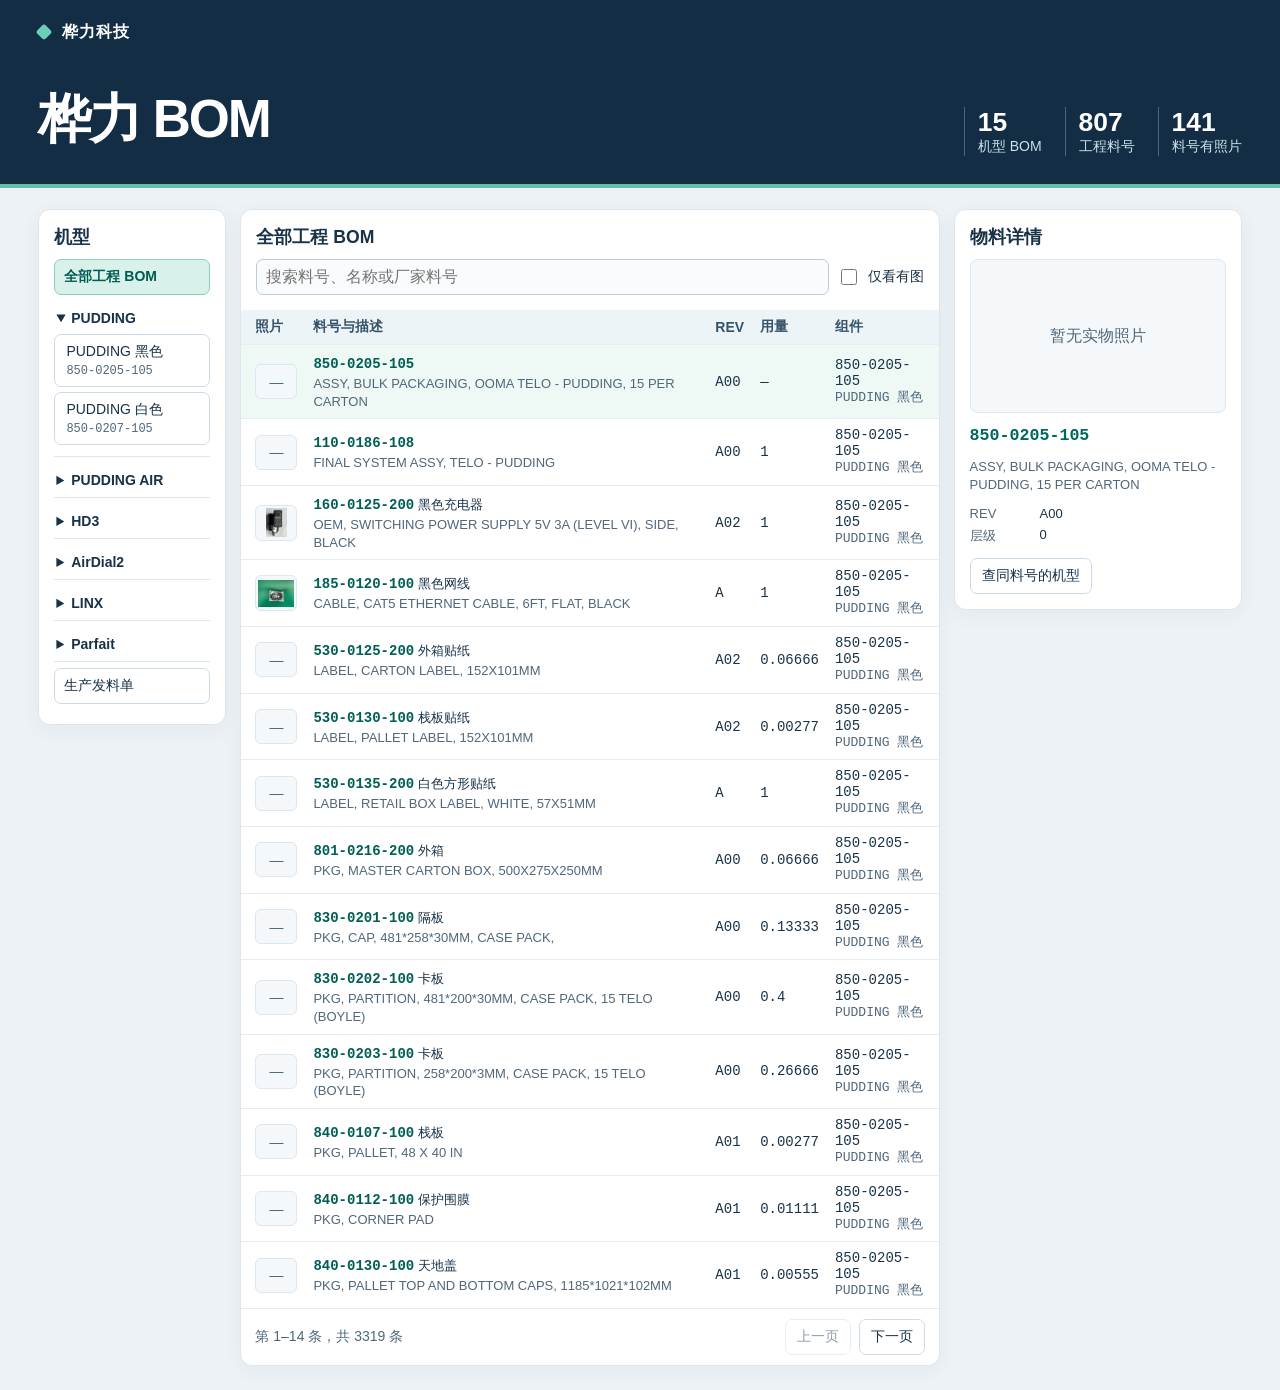
==== commit c0951f80: "Publish read-only BOM catalog" ====
--- a/index.html
+++ b/index.html
@@ -1,190 +1,52 @@
 <!doctype html>
 <html lang="zh-CN">
-<head><meta charset="utf-8"><meta name="viewport" content="width=device-width, initial-scale=1">
-<title>桦力科技 · BOM 目录</title>
-<style>
-:root{font-family:"Segoe UI","Microsoft YaHei",sans-serif;color:#172a3c;background:#edf2f6;font-size:16px;--ink:#173047;--muted:#52677a;--line:#dce5ed;--teal:#006b60}
-*{box-sizing:border-box}body{margin:0}button,input,select{font:inherit}button{cursor:pointer}button:focus-visible,input:focus-visible,select:focus-visible{outline:3px solid #258c80;outline-offset:2px}
-.wrap{max-width:1480px;margin:auto;padding-inline:clamp(16px,3.3vw,48px)}
-header{color:white;background:#132c43;border-bottom:4px solid #50b9a5}
-.mast{display:flex;gap:24px;align-items:center;justify-content:space-between;min-height:60px;border-bottom:1px solid #365068;font-size:14px;color:#d4e7f2}
-.brand{display:flex;align-items:center;gap:10px;font-weight:700;letter-spacing:.08em}.mark{height:12px;width:12px;background:#6bd3ba;border-radius:3px;display:inline-block;transform:rotate(45deg)}
-.hero{padding-block:29px 32px;display:flex;justify-content:space-between;align-items:end;gap:24px}.hero h1{font-size:clamp(2.1rem,4.4vw,3.8rem);letter-spacing:-.05em;line-height:1;margin:0 0 12px}.hero p{margin:0;color:#cde0ec}
-.metrics{display:flex;gap:clamp(14px,2.6vw,34px);margin:0}.metrics div{border-left:1px solid #4a6479;padding-left:14px;min-width:max-content}.metrics dt{font-size:14px;color:#c5dbe8;margin-top:4px}.metrics dd{margin:0;font-size:1.65rem;font-weight:750;font-variant-numeric:tabular-nums}
-main{padding-top:24px;padding-bottom:32px}.workspace{display:grid;grid-template-columns:minmax(0,1fr) minmax(295px,340px);gap:18px;align-items:start}
-.panel{border:1px solid var(--line);border-radius:14px;background:#fff;overflow:hidden;box-shadow:0 6px 24px #183c5610}
-.filters{padding:18px;display:grid;gap:12px}.filters h2,.detail h2{margin:0;font-size:1.15rem}.tools,.tabs{display:flex;gap:8px;flex-wrap:wrap;align-items:center}
-.tabs button,.outline{padding:7px 12px;border:1px solid #d3e0ea;background:white;color:var(--ink);border-radius:7px;font-size:.875rem;min-height:36px}
-.tabs button[aria-pressed=true]{background:#d9f0eb;border-color:#96d2c6;color:#005a50;font-weight:700}
-#search{width:100%;flex:1 1 205px;min-width:0;border:1px solid #bdcddd;border-radius:8px;padding:10px 12px;background:#f8fafc;color:var(--ink)}
-.check{display:flex;gap:6px;align-items:center;font-size:14px;white-space:nowrap}.check input{width:16px;height:16px;accent-color:var(--teal)}
-.table-scroll{overflow-x:auto}table{width:100%;border-collapse:collapse;text-align:left;min-width:650px}thead{background:#eff5f8;color:#38556a;font-size:14px}th{font-weight:650;padding:11px 8px}
-td{border-bottom:1px solid #e7eef2;padding:7px 8px;font-size:14px;vertical-align:middle;height:52px}td:first-child,th:first-child{padding-left:17px}tr.active td{background:#eef8f5}tbody tr:hover td{background:#f2f8fa}
-.num{font-family:Consolas,monospace;font-variant-numeric:tabular-nums;white-space:nowrap}.part{border:0;background:none;padding:5px 0;color:#075c53;font-weight:700;text-align:left}.part:hover{text-decoration:underline}
-.tn,.missing{width:42px;height:36px;display:grid;place-items:center;border:1px solid #d7e4ed;border-radius:6px;background:#f5f8fa;color:var(--muted)}.tn{padding:2px}.tn img{width:100%;height:100%;object-fit:contain}.subtle{color:var(--muted)}.badge{display:inline-flex;border-radius:5px;background:#e8eff5;color:#3d5368;padding:3px 7px;font-size:.8rem;white-space:nowrap}
-.pager{display:flex;justify-content:space-between;align-items:center;gap:10px;padding:12px 18px;flex-wrap:wrap;font-size:14px;color:var(--muted)}.pager button:disabled{cursor:default;opacity:.45}
-.detail{padding:17px;position:sticky;top:14px}.detail-title{display:flex;justify-content:space-between;gap:8px;align-items:center;margin-bottom:12px}.photo{width:100%;height:178px;display:grid;place-items:center;border:1px solid #dce8ef;border-radius:9px;background:#f4f8fa;color:var(--muted);padding:9px}.photo img{width:100%;height:158px;object-fit:contain}.photo:disabled{cursor:default}
-.part-label{font-size:.95rem;color:var(--teal);margin:13px 0 4px;font-weight:700}.description{margin:7px 0 0;font-size:.87rem;line-height:1.45;color:var(--muted);overflow-wrap:anywhere}
-dl.info{margin:13px 0 0;display:grid;grid-template-columns:83px minmax(0,1fr);font-size:.875rem;gap:6px 9px}dl.info dt{color:var(--muted)}dl.info dd{margin:0;overflow-wrap:anywhere}
-.source{font-size:.82rem;line-height:1.5;margin:15px 0 0;color:#50687c}.source strong{color:#24475e}.empty{text-align:center;padding:28px}.other{margin-top:13px}.focus-mobile{display:none}
-dialog{max-width:min(92vw,1050px);border:1px solid var(--line);border-radius:12px;padding:12px;color:var(--ink)}dialog::backdrop{background:#081a2bba}.dialog-head{display:flex;justify-content:space-between;align-items:center;gap:15px;margin-bottom:10px}dialog img{display:block;max-width:100%;max-height:75vh;margin:auto;object-fit:contain}
-@media(max-width:980px){.workspace{grid-template-columns:minmax(0,1fr) 290px}.hero{align-items:start;flex-direction:column}}
-@media(max-width:760px){.workspace{display:flex;flex-direction:column}.workspace>section{width:100%}.detail{position:static}.detail-title h2{font-size:1rem}.hero{gap:17px}.mast{min-height:48px}.hero{padding-block:22px}.focus-mobile{display:inline}.metrics dd{font-size:1.32rem}}
-</style>
-<style>
-[hidden]{display:none!important}.detail a.outline{display:inline-flex;align-items:center;text-decoration:none}.detail a.outline:hover{text-decoration:underline}
-.layout{display:grid;grid-template-columns:246px minmax(0,1fr);align-items:start;gap:17px}.nav{padding:13px}.nav h2{margin:3px 8px 13px;font-size:1.06rem}.nav details{border-top:1px solid var(--line);padding:7px 0}.nav summary{color:var(--ink);font-weight:700;cursor:pointer;padding:5px 8px;font-size:.9rem}.nav button{background:none;border:0;width:100%;text-align:left;padding:7px 9px;color:var(--ink);border-radius:7px;font-size:.86rem;line-height:1.35}.nav button[aria-current=true]{color:#005e54;background:#dbf0ec;font-weight:700}.nav button:hover{background:#eaf3f5}.nav small{display:block;color:var(--muted);margin-top:3px}.nav button:not(.all){padding-left:19px}.nav .all{margin-bottom:4px;border:1px solid var(--line)}
-.workspace{grid-template-columns:minmax(0,1fr) minmax(265px,305px);gap:14px}table{min-width:565px}.desc{max-width:300px}.desc span{display:block;margin-top:3px;font-size:.82rem;color:var(--muted);overflow-wrap:anywhere}.filters select{padding:8px;max-width:100%;border:1px solid #bdcddd;border-radius:7px;background:#f8fafc;color:var(--ink);font-size:.88rem}.caption{margin:0;font-size:.83rem;color:var(--muted);overflow-wrap:anywhere}.detail{max-height:calc(100vh - 30px);overflow:auto}.detail .photo{height:126px}.detail .photo img{height:105px}.detail h3{font-size:.91rem;margin:15px 0 6px}.vendors{padding-left:18px;margin:0;font-size:.84rem}.vendors li{padding:2px 0;overflow-wrap:anywhere}.tag{padding:2px 6px;background:#e8eff5;border-radius:4px;font-size:.78rem}.summary-line{display:flex;align-items:center;gap:8px;flex-wrap:wrap}.photo-credit{font-size:.75rem;margin:4px 0;color:var(--muted)}
-@media(max-width:1200px){.layout{grid-template-columns:206px minmax(0,1fr)}.workspace{grid-template-columns:minmax(0,1fr) 255px}}@media(max-width:1000px){.workspace{display:flex;flex-direction:column}.workspace>section{width:100%}.detail{position:static;max-height:none}}@media(max-width:620px){.layout{display:block}.nav{margin-bottom:14px}.metrics{gap:13px}.metrics div{padding-left:7px}.metrics dt{font-size:.76rem}}
-</style></head>
+<head>
+  <meta charset="utf-8">
+  <meta name="viewport" content="width=device-width, initial-scale=1">
+  <title>桦力 BOM</title>
+  <link rel="stylesheet" href="./query.css">
+  <script defer src="./query.js"></script>
+</head>
 <body>
-<header><div class="wrap">
-<div class="mast"><span class="brand"><i class="mark" aria-hidden="true"></i>桦力科技 · 产品资料</span><span>BOM 预览</span></div>
-<div class="hero"><div><h1>BOM 物料目录</h1><p>按机型浏览，也可跨机型查找料号</p></div><dl class="metrics" id="metrics"></dl></div>
-</div></header>
-<main class="wrap">
-<div class="layout">
-<nav class="panel nav" aria-label="机型目录"><h2>机型与资料</h2><div id="nav"></div></nav>
-<div class="workspace">
-<section class="panel" aria-labelledby="title"><div class="filters">
-<div class="summary-line"><h2 id="title"></h2><span id="marker"></span></div>
-<p class="caption" id="source"></p><select id="sheets" aria-label="选择 BOM 工作表"></select>
-<div class="tools"><input id="search" type="search" aria-label="搜索物料" placeholder="搜索料号、名称、描述或厂家料号"><label class="check"><input id="photos" type="checkbox">仅看有图</label></div>
-</div>
-<div class="table-scroll"><table><thead><tr><th>图片</th><th>料号及描述</th><th>REV</th><th>用量</th><th id="context">层级</th></tr></thead><tbody id="rows"></tbody></table></div>
-<div class="pager"><span id="status" role="status"></span><div class="tools"><button class="outline" id="prev" type="button">上一页</button><button class="outline" id="next" type="button">下一页</button></div></div>
-</section>
-<section class="panel detail" id="detail" aria-label="物料详情"></section>
-</div></div>
-<p class="source" id="photo-policy">工程 BOM 和发料单均保留原表用量。参考图片按料号从 TELO / TELO AIR 图册匹配，图片版本以原资料为准。</p>
+<header class="mast">
+  <div class="shell mastinner">
+    <span class="brand"><span class="mark" aria-hidden="true"></span>桦力科技</span>
+  </div>
+  <div class="shell hero">
+    <div><h1>桦力 BOM</h1></div>
+    <dl id="metrics" class="metrics" aria-label="目录统计"></dl>
+  </div>
+</header>
+<main class="shell">
+  <p id="message" class="banner" role="status" hidden></p>
+  <div class="layout">
+    <nav class="panel navigation" aria-label="选择机型">
+      <h2>机型</h2>
+      <div id="models"></div>
+    </nav>
+    <section class="panel list" aria-labelledby="list-title">
+      <div class="list-head">
+        <h2 id="list-title">物料清单</h2>
+        <div class="filters">
+          <select id="sections" aria-label="筛选组件"></select>
+          <input id="search" type="search" placeholder="搜索料号、名称或厂家料号" aria-label="搜索物料">
+          <label class="inline"><input id="with-photos" type="checkbox">仅看有图</label>
+        </div>
+      </div>
+      <div class="scroll"><table>
+        <thead><tr><th>照片</th><th>料号与描述</th><th id="rev-heading">REV</th><th>用量</th><th id="component-heading">组件</th></tr></thead>
+        <tbody id="rows"></tbody>
+      </table></div>
+      <div class="pager"><span id="page-status" role="status"></span><div class="actions">
+        <button id="previous" type="button">上一页</button><button id="next" type="button">下一页</button>
+      </div></div>
+    </section>
+    <aside id="detail" class="panel detail" aria-label="物料详情"></aside>
+  </div>
 </main>
-<dialog id="lightbox"><div class="dialog-head"><strong id="photo-title"></strong><form method="dialog"><button class="outline">关闭</button></form></div><img id="large" alt="物料放大图"></dialog>
-<script id="catalog" type="application/json">{"books": [{"name": "850-0205-105_Telo-Pudding_ECO-082130.xlsx", "title": "PUDDING 黑色", "family": "PUDDING", "root": "850-0205-105", "rev": "A00", "mark": "ECO-082130", "groups": [{"sheet": "850-0205-105_Telo-Pudding", "rows": [{"part": "850-0205-105", "desc": "ASSY, BULK PACKAGING, OOMA TELO - PUDDING, 15 PER CARTON", "rev": "A00", "qty": null, "ref": null, "note": null, "level": 0, "line": 2, "mfr": [], "extra": []}, {"part": "110-0186-108", "desc": "FINAL SYSTEM ASSY, TELO - PUDDING", "rev": "A00", "qty": 1, "ref": null, "note": null, "level": 1, "line": 3, "mfr": [], "extra": []}, {"part": "160-0125-200", "desc": "OEM, SWITCHING POWER SUPPLY 5V 3A (LEVEL VI), SIDE, BLACK", "rev": "A02", "qty": 1, "ref": null, "note": null, "level": 1, "line": 4, "mfr": [["Genwelled", "ADS0248T-W050300", "EOL", 5], ["Genwelled", "AMS115-0503000FU", "EOL", 6], ["Genwelled", "AD018A050300UV", null, 7], ["Jiangsu Chenyang", "CYSE18-050300U", "Preferred", 8]], "extra": []}, {"part": "185-0120-100", "desc": "CABLE, CAT5 ETHERNET CABLE, 6FT, FLAT, BLACK", "rev": "A", "qty": 1, "ref": null, "note": null, "level": 1, "line": 9, "mfr": [["Evertron Technology", "HCA7600036AR", "Alternate", 10], ["Key Joy Electronics", "185-0120-100", "Alternate", 11], ["WIROS", "L2-CAT5E-01800-BK-F", "Preferred", 12]], "extra": []}, {"part": "530-0125-200", "desc": "LABEL, CARTON LABEL, 152X101MM", "rev": "A02", "qty": 0.06666, "ref": null, "note": "1 per 15 units", "level": 1, "line": 13, "mfr": [["Kunshan Qiaokun", "242D68500002", "Preferred", 14], ["Lihua", "530-0125-200", "Preferred", 15], ["Truong Loi Electroinc Co.", "530-0125-200", null, 16], ["Viet Huy Vietnam Printing Co.", "530-0125-200", null, 17]], "extra": []}, {"part": "530-0130-100", "desc": "LABEL, PALLET LABEL, 152X101MM", "rev": "A02", "qty": 0.00277, "ref": null, "note": "1 per 360 units", "level": 1, "line": 18, "mfr": [["Kunshan Qiaokun", "242D68500002", "Preferred", 19], ["Truong Loi Electroinc Co.", "530-0130-100", null, 20], ["Viet Huy Vietnam Printing Co.", "530-0130-100", null, 21]], "extra": []}, {"part": "530-0135-200", "desc": "LABEL, RETAIL BOX LABEL, WHITE, 57X51MM", "rev": "A", "qty": 1, "ref": null, "note": null, "level": 1, "line": 22, "mfr": [["Kunshan Qiaokun", "242D68500004", "Preferred", 23], ["Lihua", "530-0135-200", "Preferred", 24]], "extra": []}, {"part": "801-0216-200", "desc": "PKG, MASTER CARTON BOX, 500X275X250MM", "rev": "A00", "qty": 0.06666, "ref": null, "note": "1 per 15 units", "level": 1, "line": 25, "mfr": [["Genwelled", "801-0216-200", null, 26]], "extra": []}, {"part": "830-0201-100", "desc": "PKG, CAP, 481*258*30MM, CASE PACK,", "rev": "A00", "qty": 0.13333, "ref": null, "note": "2 per 15 units", "level": 1, "line": 27, "mfr": [], "extra": []}, {"part": "830-0202-100", "desc": "PKG, PARTITION, 481*200*30MM, CASE PACK, 15 TELO (BOYLE)", "rev": "A00", "qty": 0.4, "ref": null, "note": "6 per 15 units", "level": 1, "line": 28, "mfr": [["Genwelled", "830-0202-100", "Preferred", 29]], "extra": []}, {"part": "830-0203-100", "desc": "PKG, PARTITION, 258*200*3MM, CASE PACK, 15 TELO (BOYLE)", "rev": "A00", "qty": 0.26666, "ref": null, "note": "4 per 15 units", "level": 1, "line": 30, "mfr": [["Genwelled", "830-0203-100", "Preferred", 31]], "extra": []}, {"part": "840-0107-100", "desc": "PKG, PALLET, 48 X 40 IN", "rev": "A01", "qty": 0.00277, "ref": null, "note": "1 per 360 units", "level": 1, "line": 32, "mfr": [["KUNSHAN XINHE PACKAGING", 224764530002, "Preferred", 33], ["Trlpacking", "840-0107-100", null, 34]], "extra": []}, {"part": "840-0112-100", "desc": "PKG, CORNER PAD", "rev": "A01", "qty": 0.01111, "ref": null, "note": "4 per 360 units", "level": 1, "line": 35, "mfr": [["A PACK INDUSTRIES", "2215D6850001", "Preferred", 36], ["Yuhua", "2215D6850001", null, 37]], "extra": []}, {"part": "840-0130-100", "desc": "PKG, PALLET TOP AND BOTTOM CAPS, 1185*1021*102MM", "rev": "A01", "qty": 0.00555, "ref": null, "note": "2 per 360 units", "level": 1, "line": 38, "mfr": [["Yuhua", "840-0130-100", null, 39]], "extra": []}], "type": "bom"}, {"sheet": "110-0186-108_Telo_Pudding", "rows": [{"part": "080-0202-100", "desc": "DOC, OOMA, CERTIFICATION, FCC PART 15B , PUDDING/PUDDING AIR", "rev": "A00", "qty": 0, "ref": null, "note": null, "level": 2, "line": 2, "mfr": [], "extra": []}, {"part": "080-0203-100", "desc": "DOC, OOMA, CERTIFICATION, DECT, PUDDING/PUDDING AIR", "rev": "A00", "qty": 0, "ref": null, "note": null, "level": 2, "line": 3, "mfr": [], "extra": []}, {"part": "080-0204-100", "desc": "DOC, OOMA, CERTIFICATION, SAFETY, PUDDING/PUDDING AIR", "rev": "A00", "qty": 0, "ref": null, "note": null, "level": 2, "line": 4, "mfr": [], "extra": []}, {"part": "120-0138-300", "desc": "ASSY, MECH, OOMA BOYLE, ENCLOSURE", "rev": "A00", "qty": 1, "ref": null, "note": null, "level": 2, "line": 5, "mfr": [], "extra": []}, {"part": "520-0200-300", "desc": "MECH, PLASTIC, TOP COVER, BOYLE, BLACK", "rev": "A00", "qty": 1, "ref": null, "note": null, "level": 3, "line": 6, "mfr": [["Universal Network Group", "520-0200-300", "Preferred", 7]], "extra": []}, {"part": "520-0201-200", "desc": "MECH, PLASTIC, BOTTOM COVER, BOYLE, BLACK", "rev": "A00", "qty": 1, "ref": null, "note": null, "level": 3, "line": 8, "mfr": [["Universal Network Group", "520-0201-200", "Preferred", 9]], "extra": []}, {"part": "520-0203-300", "desc": "MECH, PLASTIC, FUNCTION KEYS, BOYLE, BLACK", "rev": "A00", "qty": 1, "ref": null, "note": null, "level": 3, "line": 10, "mfr": [["Universal Network Group", "520-0203-300", "Preferred", 11]], "extra": []}, {"part": "520-0204-100", "desc": "MECH, PLASTIC, PAGE BUTTON, BOYLE, BLACK", "rev": "A00", "qty": 1, "ref": null, "note": null, "level": 3, "line": 12, "mfr": [["Universal Network Group", "520-0204-100", "Preferred", 13]], "extra": []}, {"part": "585-0111-100", "desc": "MECH, PLASTIC, RUBBER RING, BOYLE, BLACK", "rev": "A00", "qty": 1, "ref": null, "note": null, "level": 3, "line": 14, "mfr": [["Universal Network Group", "585-0111-100", "Preferred", 15]], "extra": []}, {"part": "120-0141-200", "desc": "ASSY, MECH, PROTECTIVE FILM, OOMA BOYLE", "rev": "A00", "qty": 1, "ref": null, "note": null, "level": 2, "line": 16, "mfr": [], "extra": []}, {"part": "530-0204-100", "desc": "LABEL, ACTIVATION REQUIRED STICKER, TELO", "rev": "A00", "qty": 1, "ref": null, "note": null, "level": 3, "line": 17, "mfr": [["Genwelled", "540-0204-100", "Preferred", 18]], "extra": []}, {"part": "540-0119-200", "desc": "MECH, MISC, PROTECTIVE FILM, BOYLE", "rev": "A00", "qty": 1, "ref": null, "note": null, "level": 3, "line": 19, "mfr": [["Genwelled", "540-0119-200", "Preferred", 20]], "extra": []}, {"part": "120-0146-100", "desc": "ASSY, MECH,  BOYLE SPEAKER WITH FOAM PAD", "rev": "A00", "qty": 1, "ref": null, "note": null, "level": 2, "line": 21, "mfr": [], "extra": []}, {"part": "340-0207-100", "desc": "SPEAKER, 8-OHM 0.5W, 19MM", "rev": "A00", "qty": 1, "ref": null, "note": null, "level": 3, "line": 22, "mfr": [["Genwelled", "KDSG19008C-05W1", "Preferred", 23]], "extra": []}, {"part": "540-0121-100", "desc": "MECH, MISC, FOAM PAD, 10X2.5MM, BOYLE SPEAKER", "rev": "A00", "qty": 1, "ref": null, "note": null, "level": 3, "line": 24, "mfr": [["Genwelled", "540-0121-100", "Preferred", 25]], "extra": []}, {"part": "140-0317-210", "desc": "ASSY, PCBA, PUDDING, VER 2.10", "rev": "A00", "qty": 1, "ref": null, "note": null, "level": 2, "line": 26, "mfr": [], "extra": []}, {"part": "530-0412-100", "desc": "LABEL, SYSTEM/FCC LABEL, OOMA TELO - PUDDING", "rev": "A00", "qty": 1, "ref": null, "note": null, "level": 2, "line": 27, "mfr": [], "extra": []}], "type": "bom"}, {"sheet": "140-0317-210_Pudding", "rows": [{"part": "020-0317-210", "desc": "DWG, SCHEM, PUDDING, VER 2.10", "rev": "A00", "qty": 0, "ref": "DOC1", "note": null, "level": 3, "line": 2, "mfr": [], "extra": []}, {"part": "021-0312-200", "desc": "ASSY FILES, PUDDING, VER 2.00", "rev": "A00", "qty": 0, "ref": "DOC3", "note": null, "level": 3, "line": 3, "mfr": [], "extra": []}, {"part": "025-0317-210", "desc": "DB, SCHEM, PUDDING, VER 2.10", "rev": "A00", "qty": 0, "ref": "DOC2", "note": null, "level": 3, "line": 4, "mfr": [], "extra": []}, {"part": "090-0207-102", "desc": "S/W, PUDDING/PUDDING AIR, FW VERSION: 163115886", "rev": "A00", "qty": 1, "ref": null, "note": null, "level": 3, "line": 5, "mfr": [], "extra": []}, {"part": "205-0104-100", "desc": "CONN, HDR, RA 2P 0.8MM PITCH, SMD", "rev": "A", "qty": 1, "ref": "J600", "note": null, "level": 3, "line": 6, "mfr": [["JST Sales America Inc.", "SM02B-SURS", "Preferred", 7], ["WIROS", "M215-73Z20-R0263", "Preferred", 8]], "extra": []}, {"part": "220-0117-100", "desc": "CONN, RJ11, SINGLE RA, BLACK, THOLE", "rev": "B", "qty": 1, "ref": "J800", "note": null, "level": 3, "line": 9, "mfr": [["Kinsun Industries Inc.", "3005-01620", "Preferred", 10], ["WIROS", "F2.18.L5B10.T02.91", "Preferred", 11]], "extra": []}, {"part": "220-0122-100", "desc": "CONN, USB A TYPE, FLAT REVERSED 4-PIN , NI PLATED, THOLE", "rev": "A00", "qty": 1, "ref": "J701", "note": null, "level": 3, "line": 12, "mfr": [["Amphenol ICC (FCI)", "74552-3130BP", "Preferred", 13], ["LING YANG ENTERPRISE CO. LTD", "USB-7002A-00NHDA", "Preferred", 14], ["WIROS", "F12665U20T04H1", "Preferred", 15], ["WIROS", "292330-620T004", "Evaluate the USB connector from pilot run to determine if we can add to the AVL for production.", 16]], "extra": []}, {"part": "220-0126-100", "desc": "CONN, RJ45, 1X1 TAB-UP W/ FILTER+LED, SILVER, THOLE", "rev": "A00", "qty": 2, "ref": "J901 J900", "note": null, "level": 3, "line": 17, "mfr": [["Genwelled", "J007-10-130702", "Preferred", 18], ["Pulse Electronics Network", "JXR1-0015NL", "Alternate", 19], ["WIROS", "F2.15.K5M12.T12.A1", "Preferred", 20]], "extra": []}, {"part": "220-0129-100", "desc": "CONN, DC POWER JACK, 12V 3A RA 1.65MM PIN 4.2MM, BLACK, THOLE", "rev": "A00", "qty": 1, "ref": "J300", "note": null, "level": 3, "line": 21, "mfr": [["CUI Devices", "PJ-018H", "Preferred", 22], ["Genwelled", "DX0002D-AGPB0AS04", "EOL", 23], ["Genwelled", "DC17CR2-A02", "Preferred", 24], ["Genwelled", "DC0002D-AGPB0AS04", "Preferred", 25]], "extra": []}, {"part": "240-0107-100", "desc": "SWITCH, TACT, RA, SMD, PTS-099", "rev": "B01", "qty": 1, "ref": "SW600", "note": null, "level": 3, "line": 26, "mfr": [["E-Switch", "TL3340AF160QG", null, 27], ["Genwelled", "NTC325-AA1J-A160T", "Preferred", 28], ["Genwelled", "TAFGO-12WQR-TW", "Preferred", 29], ["HCH", "PTS-099", "Preferred", 30], ["WIROS", "WTSC11-W182", "Preferred", 31]], "extra": []}, {"part": "240-0110-100", "desc": "SWITCH, TACT, 2.55N VERT 50MA 12VDC, 6.4X5.2X1.5MM_SMD, KEEP-OUTS  1-2 AND 3-4", "rev": "A01", "qty": 6, "ref": "SW601 SW603 SW606 SW604 SW605 SW602", "note": null, "level": 3, "line": 32, "mfr": [["Genwelled", "NTC017-DA1G-D260T", "EOL", 33], ["Genwelled", "TME-534I-QTR", "EOL", 34], ["HCH", "STS-060-B", "Preferred", 35], ["WIROS", "TSW1187B", "Preferred", 36]], "extra": []}, {"part": "250-0122-100", "desc": "XTAL, 13.824MHZ, 20PF, TOL=+/-10PPM, STABILITY=+/-10PPM, FUND, HC49,SMD", "rev": "B00", "qty": 1, "ref": "Y400", "note": null, "level": 3, "line": 37, "mfr": [["COMMUTEK", "SSAB", "Preferred", 38], ["Myfrequency Inc.", "M8103-FM101020-13.824", "Preferred", 39], ["YOKETAN CORPORATION", "R49SSA-013824-F20-BBC-YHA", "Preferred", 40]], "extra": []}, {"part": "250-0130-100", "desc": "XTAL, 32.768KHZ, 12.5PF, TOL=+/-20PPM, STABILITY=+/-3PPM, FUND, SMD_3.2X1.5X0.9MM", "rev": "A00", "qty": 1, "ref": "Y2", "note": null, "level": 3, "line": 41, "mfr": [["Citizen Finedevice Co Ltd", "CM315D32768DZFT", "Preferred", 42], ["COMMUTEK", "KCBB", "Preferred", 43], ["YOKETAN CORPORATION", "S3215C-032768-12-20-HA", "Preferred", 44]], "extra": []}, {"part": "250-0148-100", "desc": "XTAL, 25MHZ, 8PF, TOL=+/-20PPM, STABILITY=+/-30PPM, FUND, 3P2X2P5X0P8MM, SMD", "rev": "A00", "qty": 1, "ref": "Y900", "note": null, "level": 3, "line": 45, "mfr": [["COMMUTEK", "4BAJ", "Preferred", 46], ["ECS Inc.", "ECS-250-8-33-JGN-TR", "Preferred", 47]], "extra": []}, {"part": "250-0205-100", "desc": "XTAL, 24.000MHZ, 9PF, TOL=+/-10PPM, STABILITY=+/-15PPM, 4-SMD", "rev": "A00", "qty": 1, "ref": "Y1", "note": null, "level": 3, "line": 48, "mfr": [["EPSON", "TSX-3225 24.0000MF15X-AC6", null, 49]], "extra": []}, {"part": "300-0101-100", "desc": "CAP, X7R, 0.1UF, 50V, 10%, 0603", "rev": "001", "qty": 1, "ref": "C823", "note": null, "level": 3, "line": 50, "mfr": [["AVX Corporation", "06035C104KAT2A", "Preferred", 51], ["KEMET", "C0603C104K5RAC", "Preferred", 52], ["Murata Electronics", "GRM188R71H104K", "Preferred", 53], ["Walsin", "0603B104K500CT", "Preferred", 54], ["Yageo", "CC0603KRX7R9BB104", "Preferred", 55]], "extra": []}, {"part": "300-0159-100", "desc": "CAP, NP0, 390PF, 50V, 10%, 0603", "rev": "A00", "qty": 1, "ref": "C827", "note": null, "level": 3, "line": 56, "mfr": [["AVX Corporation", "06035A391KAT2A", "Preferred", 57], ["Walsin", "0603N391K500CT", "Preferred", 58], ["Walsin", "0603N391J500CT", "Preferred", 59], ["Yageo", "CC0603JRNPO9BN391", "Preferred", 60], ["Yageo", "0603CG391J9B200", "Preferred", 61]], "extra": []}, {"part": "300-0162-100", "desc": "CAP, X5R, 10UF, 16V, 20%, 1206", "rev": "A", "qty": 1, "ref": "C604", "note": null, "level": 3, "line": 62, "mfr": [["KEMET", "C1206C106M4PAC7800", "Preferred", 63], ["Walsin", "1206X106K160CT", "Preferred", 64], ["Walsin", "1206X106M160CT", "Preferred", 65], ["Yageo", "CC1206MKX5R7BB106", "Preferred", 66], ["Yageo", "CC1206KKX5R7BB106", "Preferred", 67]], "extra": []}, {"part": "300-0178-100", "desc": "CAP, NP0, 10PF, 50V, 5%, 0402", "rev": "A", "qty": 8, "ref": "C415 C421 C430 C425 C419 C423 C914 C915", "note": null, "level": 3, "line": 68, "mfr": [["AVX Corporation", "04025A100JAT2A", "Preferred", 69], ["KEMET", "C0402C100J5GAC", "Preferred", 70], ["Murata Electronics", "GRM1555C1H100J", "Preferred", 71], ["PDC", "MA0402CG100J500PRG", "Preferred", 72], ["Vishay Dale", "VJ0402A100JXAAC", "Preferred", 73], ["Walsin", "0402N100J500CT", "Preferred", 74], ["Yageo", "0402CG100J9B200", "Preferred", 75], ["Yageo", "CC0402JRNPO9BN100", "Preferred", 76]], "extra": []}, {"part": "300-0179-100", "desc": "CAP, NP0, 22PF, 50V, 5%, 0402", "rev": "B00", "qty": 9, "ref": "C400 C902 C916 C917 C901 C904 C903 C924 C925", "note": null, "level": 3, "line": 77, "mfr": [["AVX Corporation", "04025A220JAT2A", "Preferred", 78], ["Darfon", "C1005NP0220JGT", "Preferred", 79], ["Johanson Dielectrics Inc.", "500R07N220JV4T", "Preferred", 80], ["Murata Electronics", "GRM1555C1H220JA01D", "Preferred", 81], ["Murata Electronics", "GRM1555C1H220JZ01D", "Obsolete", 82], ["Taiyo Yuden", "UMK105CH220JV-F", "Preferred", 83], ["TDK Corporation", "C1005C0G1H220J050BA", "Preferred", 84], ["Walsin", "0402N220J500LT", "Preferred", 85], ["Yageo", "CC0402JRNPO9BN220", "Preferred", 86]], "extra": []}, {"part": "300-0191-100", "desc": "CAP, X7R, 1.0NF, 50V, 10%, 0402", "rev": "A00", "qty": 11, "ref": "C290 C292 C291 C294 C293 C828 C958 C954 C940 C317 C300", "note": null, "level": 3, "line": 87, "mfr": [["AVX Corporation", "04025C102KAT2A", "Preferred", 88], ["KEMET", "C0402C102K5RACTU", "Preferred", 89], ["Murata Electronics", "GRM155R71H102KA01D", "Preferred", 90], ["Panasonic Electronic Components", "ECJ0EB1H102K", "Preferred", 91], ["TDK Corporation", "C1005X7R1H102K", "Preferred", 92], ["Yageo", "CC0402KRX7R9BB102", "Preferred", 93], ["Yageo", "04022R102K9B20D", "Preferred", 94]], "extra": []}, {"part": "300-0195-100", "desc": "CAP, X7R, 10NF, 16V, 10%, 0402", "rev": "A02", "qty": 19, "ref": "C907 C920 C936 C930 C935 C931 C921 C932 C922 C933 C928 C918 C923 C942 C959 C938 C929 C919 C934", "note": null, "level": 3, "line": 95, "mfr": [["AVX Corporation", "0402YC103KAT2A", "Preferred", 96], ["KEMET", "C0402C103K4RAC", "Preferred", 97], ["Murata Electronics", "GRM155R71C103K", "Preferred", 98], ["Panasonic Electronic Components", "ECJ0EB1C103K", "Preferred", 99], ["Taiyo Yuden", "EMK105BJ103KV-F", "Preferred", 100], ["TDK Corporation", "C1005X7R1C103K050BA", "Preferred", 101], ["Yageo", "04022R103K7B20D", "Preferred", 102], ["Yageo", "CC0402KRX7R7BB103", "Preferred", 103], ["Yageo", "CC0402KRX7R9BB103", null, 104]], "extra": []}, {"part": "300-0198-100", "desc": "CAP, X7R, 2.2NF, 50V, 10%, 0402", "rev": "A01", "qty": 1, "ref": "C428", "note": null, "level": 3, "line": 105, "mfr": [["AVX Corporation", "04025C222KAT2A", "Preferred", 106], ["KEMET", "C0402C222K5RAC", "Preferred", 107], ["Murata Electronics", "GRM155R71H222KA01D", "Preferred", 108], ["PDC", "MA0402XR222K500ERG", "Preferred", 109], ["Vishay Dale", "VJ0402Y222KXAC", "Preferred", 110], ["Walsin", "0402B222K500CT", "Preferred", 111], ["Walsin", "0402B222J500CT", "Preferred", 112]], "extra": []}, {"part": "300-0202-100", "desc": "CAP, X7R, 22NF, 50V, 10%, 0402", "rev": "A", "qty": 4, "ref": "C927 C905 C906 C926", "note": null, "level": 3, "line": 113, "mfr": [["KEMET", "C0402C223K5RAC", "Preferred", 114], ["Murata Electronics", "GRM155R71H223KA12D", "Preferred", 115], ["Teamyoung", "0402B223K500HI", "Preferred", 116], ["Walsin", "0402B223K500CT", "Preferred", 117], ["Yageo", "CC0402KRX7R9BB223", "Preferred", 118]], "extra": []}, {"part": "300-0235-100", "desc": "CAP, X5R, 4.7UF, 6.3V, 10%, 0603", "rev": "A", "qty": 2, "ref": "C801 C807", "note": null, "level": 3, "line": 119, "mfr": [["AVX Corporation", "06036D475KAT2A", "Preferred", 120], ["KEMET", "C0603C475K9PAC", "Preferred", 121], ["Samsung Electro-Mechanics", "CL10A475KQ8NNNC", "Preferred", 122], ["Taiyo Yuden", "JMK107BJ475KA-T", "Preferred", 123], ["Teamyoung", "0603W475K63BD", "Preferred", 124], ["Walsin", "0603X475K6R3CT", "Preferred", 125], ["Yageo", "CC0603KRX5R5BB475", "Preferred", 126]], "extra": []}, {"part": "300-0269-100", "desc": "CAP, NP0, 15PF, 50V, 5%, 0402", "rev": "A00", "qty": 3, "ref": "C433 C434 C708", "note": null, "level": 3, "line": 127, "mfr": [["Murata Electronics", "GRM1555C1H150JA01D", "Preferred", 128], ["Panasonic Electronic Components", "ECJ-0EC1H150J", "Preferred", 129], ["Walsin", "0402N150J500CT", "Preferred", 130], ["Yageo", "CC0402JRNPO9BN150", "Preferred", 131]], "extra": []}, {"part": "300-0291-100", "desc": "CAP, X7R, 330PF, 50V, 10%, 0603", "rev": "A01", "qty": 1, "ref": "C824", "note": null, "level": 3, "line": 132, "mfr": [["AVX Corporation", "06035C331KAT", "Preferred", 133], ["KEMET", "C0603C330K5RAC", "Preferred", 134], ["Murata Electronics", "GRM188R71H331K", "Preferred", 135], ["Walsin", "0603B331K500CT", "Preferred", 136]], "extra": []}, {"part": "300-0303-100", "desc": "CAP, NP0, 2.2PF, 50V, +/-0.1PF, 0402", "rev": "A01", "qty": 4, "ref": "C405 C406 C404 C407", "note": null, "level": 3, "line": 137, "mfr": [["AVX Corporation", "04025U2R2BAT2A", "Preferred", 138], ["Darfon", "C1005NP0229BGT", "Preferred", 139], ["Johanson Technology Inc.", "500R07S2R2BV4S", "Preferred", 140], ["Murata Electronics", "GJM1555C1H2R2BZ01D", "Preferred", 141], ["Murata Electronics", "GRM1555C1H2R2BZ01J", "Preferred", 142], ["Murata Electronics", "GRM1555C1H2R2BA01D", "Preferred", 143], ["TDK Corporation", "C1005C0G1H2R2B", "Preferred", 144], ["Walsin", "HH15N2R2B500LT", "Preferred", 145], ["Walsin", "RF15N2R2B500CT", null, 146], ["Yageo", "CC0402BCNPO9BN2R2", "Preferred", 147], ["Yageo", "CC0402BRNPO9BN2R2", null, 148]], "extra": []}, {"part": "300-0307-100", "desc": "CAP, NP0, 2PF, 50V, +/-0.05PF, 0402", "rev": "B01", "qty": 2, "ref": "C401 C418", "note": null, "level": 3, "line": 149, "mfr": [["Murata Electronics", "GJM1555C1H2R0WB01D", "Preferred", 150], ["NIC Components Corp", "NMC-Q0402NPO2R0A50TRPF", "Preferred", 151], ["Walsin", "RF15N2R0A500CT", null, 152]], "extra": []}, {"part": "300-0313-100", "desc": "CAP, NP0, 1.0PF, 50V, +/-0.1PF, 0402", "rev": "A01", "qty": 1, "ref": "C408", "note": null, "level": 3, "line": 153, "mfr": [["Murata Electronics", "GRM1555C1H1R0BZ01D", "Preferred", 154], ["Murata Electronics", "GJM1555C1H1R0BB01D", "Preferred", 155], ["Taiyo Yuden", "UVK105CH010BW-F", "Preferred", 156], ["TDK Corporation", "C1005C0G1H010BT", "Preferred", 157], ["Walsin", "HH15N1R0B500LT", "Preferred", 158], ["Walsin", "RF15N1R0B500CT", null, 159], ["Yageo", "CC0402BRNPO9BN1R0", "Preferred", 160]], "extra": []}, {"part": "300-0314-100", "desc": "CAP, NP0, 1.8PF, 50V, +/-0.1PF, 0402", "rev": "A01", "qty": 1, "ref": "C409", "note": null, "level": 3, "line": 161, "mfr": [["Darfon", "C1005NPO189BGT", "Preferred", 162], ["Johanson Technology Inc.", "500R07S1R8BV4S", "Preferred", 163], ["Murata Electronics", "GRM1555C1H1R8BZ01D", "Obsolete", 164], ["Murata Electronics", "GRM1555C1H1R8BA01D", "Preferred", 165], ["Murata Electronics", "GJM1555C1H1R8BB01D", "Preferred", 166], ["Samsung Electro-Mechanics", "CL05C6R8BB5NNNC", "Preferred", 167], ["Walsin", "0402N1R8B500LT", "Preferred", 168], ["Yageo", "CC0402BCNPO9BN1R8", "Preferred", 169], ["Yageo", "CC0402BPNPO9BN1R8", "Preferred", 170], ["Yageo", "CC0402BRNPO9BN1R8", null, 171]], "extra": []}, {"part": "300-0315-100", "desc": "CAP, X5R, 1.0UF, 6.3V, 10%, 0402", "rev": "A00", "qty": 4, "ref": "C429 C437 C601 C602", "note": null, "level": 3, "line": 172, "mfr": [["Darfon", "C1005X5R105KCT", "Preferred", 173], ["Murata Electronics", "GRM155R60J105KE19D", "Preferred", 174], ["Taiyo Yuden", "JMK105BJ105KV-F", "Preferred", 175], ["TDK Corporation", "C1005X5R0J105KT", "Preferred", 176], ["Walsin", "0402X105K6R3CT", "Preferred", 177], ["Yageo", "CC0402KRX5R5BB105", "Preferred", 178]], "extra": []}, {"part": "300-0317-100", "desc": "CAP, NP0, 3.3PF, 50V, +/-0.1PF, 0402", "rev": "A00", "qty": 1, "ref": "C416", "note": null, "level": 3, "line": 179, "mfr": [["Johanson Technology Inc.", "500R07S3R3BV4T", "Preferred", 180], ["Murata Electronics", "GRM1555C1H3R3BZ01D", "Obsolete", 181], ["Murata Electronics", "GRM1555C1H3R3BA01D", "Preferred", 182], ["Walsin", "0402N3R3B500CT.", "Preferred", 183], ["Yageo", "CC0402BRNPO9BN3R3", "Preferred", 184]], "extra": []}, {"part": "300-0337-100", "desc": "CAP, X7R, 0.1UF, 200V, 10%, 1206", "rev": "B02", "qty": 3, "ref": "C825 C812 C815", "note": null, "level": 3, "line": 185, "mfr": [["Samsung Electro-Mechanics", "CL31B104KEHSFNE", "250v rated", 186], ["AVX Corporation", "12062C104KAT2A", "Preferred", 187], ["Walsin", "1206B104K201CT", null, 188], ["Walsin", "1206B104K251CT", null, 189], ["Würth Elektronik", 885342208002, "Preferred", 190]], "extra": []}, {"part": "300-0339-100", "desc": "CAP, X5R, 10UF, 6.3V, 20%, 0603", "rev": "B01", "qty": 6, "ref": "C431 C413 C909 C952 C955 C910", "note": null, "level": 3, "line": 191, "mfr": [["KEMET", "C0603C106M9PACTU", "Preferred", 192], ["Samsung Electro-Mechanics", "CL10A106MQ8NNNC", "Preferred", 193], ["Yageo", "CC0603MRX5R5BB106", "Preferred", 194]], "extra": []}, {"part": "300-0350-100", "desc": "CAP, X5R, 1.0UF, 10V, 10%, 0402", "rev": "B00", "qty": 14, "ref": "C276 C1365 C1351 C272 C273 C950 C939 C937 C911 C953 C941 C951 C957 C956", "note": null, "level": 3, "line": 195, "mfr": [["Murata Electronics", "GRM155R61A105KE15D", "Preferred", 196], ["Samsung Electro-Mechanics", "CL05A105KP5NNNC", "Preferred", 197], ["Taiyo Yuden", "MBASL105SB5105KFNA01", null, 198], ["Walsin", "0402X105K100CT", null, 199], ["Yageo", "CC0402KRX5R6BB105", "Preferred", 200]], "extra": []}, {"part": "300-0363-100", "desc": "CAP, X7R, 2.2UF, 10V, 10%, 0603", "rev": "A00", "qty": 3, "ref": "C441 C438 C426", "note": null, "level": 3, "line": 201, "mfr": [["Murata Electronics", "GRM188R71A225KE15D", "Preferred", 202], ["Taiyo Yuden", "LMK107B7225KA-T", "Preferred", 203], ["Teamyoung", "0603B225K100BD", "Preferred", 204], ["Walsin", "0603B225K100CT", "Preferred", 205], ["Yageo", "CC0603KRX7R6BB225", "Preferred", 206]], "extra": []}, {"part": "300-0365-100", "desc": "CAP, NP0, 33PF, 50V, 5%, 0402", "rev": "A02", "qty": 3, "ref": "C501 C1014 C1006", "note": null, "level": 3, "line": 207, "mfr": [["KEMET", "C0402C330J5GAC", "Preferred", 208], ["Murata Electronics", "GRM1555C1H330JA01D", "Preferred", 209], ["Murata Electronics", "GRM1555C1H330JZ01D", "Obsolete", 210], ["TDK Corporation", "C1005C0G1H330J", "Preferred", 211], ["Walsin", "0402N330J500CT", "Preferred", 212], ["Yageo", "CC0402JRNPO9BN330", "Preferred", 213]], "extra": []}, {"part": "300-0366-100", "desc": "CAP, NP0, 3.6PF, 50V, +/-0.1PF, 0402", "rev": "A00", "qty": 1, "ref": "C420", "note": null, "level": 3, "line": 214, "mfr": [["Murata Electronics", "GRM1555C1H3R6BZ01D", null, 215], ["Murata Electronics", "GRM1555C1H3R6BA01D", "Preferred", 216], ["Walsin", "0402N3R6B500CT", "Preferred", 217], ["Yageo", "CC0402BRNPO9BN3R6", "Preferred", 218]], "extra": []}, {"part": "300-0370-100", "desc": "CAP, NP0, 3.0PF, 50V, +/-0.1PF, 0402", "rev": "A01", "qty": 1, "ref": "C417", "note": null, "level": 3, "line": 219, "mfr": [["KYOCERA AVX", "04025A3R0BAT2A", "Preferred", 220], ["Murata Electronics", "GRM1555C1H3R0BA01D", "NRND", 221], ["Murata Electronics", "GRM1555C1H3R0BA01J", "NRND", 222], ["Samsung Electro-Mechanics", "CL05C030BB5NNNC", "EOL", 223], ["TDK Corporation", "C1005C0G1H030B050BA", "EOL", 224], ["Walsin", "0402N3R0B500CT", "Preferred", 225], ["Yageo", "CC0402BRNPO9BN3R0", "Preferred", 226]], "extra": []}, {"part": "300-0397-100", "desc": "CAP, X7R, 2.2NF, 16V, 10%, 0201", "rev": "A00", "qty": 1, "ref": "C268", "note": null, "level": 3, "line": 227, "mfr": [["Murata Electronics", "GRM033R71C222KA88D", "Preferred", 228]], "extra": []}, {"part": "300-0401-100", "desc": "CAP, X5R, 1.0UF, 6.3V, 20%, 0201", "rev": "A01", "qty": 20, "ref": "C137 C95 C1333 C1391 C1490 C254 C90 C1483 C256 C1337 C91 C1484 C1489 C92 C1481 C93 C267 C1482 C274 C94", "note": null, "level": 3, "line": 229, "mfr": [["Murata Electronics", "GRM033R60J105MEA2D", "Preferred", 230], ["Samsung Electro-Mechanics", "CL03A105MQ3CSNH", "Preferred", 231], ["Taiyo Yuden", "MSASJ063AB5105MFNA01", null, 232], ["Taiyo Yuden", "JMK063ABJ105MP-F", "Preferred", 233]], "extra": []}, {"part": "300-0403-100", "desc": "CAP, X5R, 2.2UF, 6.3V, 20%, 0402", "rev": "A01", "qty": 2, "ref": "C1363 C2", "note": null, "level": 3, "line": 234, "mfr": [["Murata Electronics", "GRM155R60J225ME95D", "Preferred", 235], ["VIIYONG", "V225M0402X5R6R3NBT", "Preferred", 236]], "extra": []}, {"part": "300-0411-100", "desc": "CAP, X5R, 0.1UF, 50V, 10%, 0402", "rev": "A02", "qty": 40, "ref": "C444 C443 C440 C422 C436 C432 C427 C442 C412 C439 C414 C424 C435 C603 C707 C702 C1020 C1021 C1022 C1005 C1019 C1001 C1003 C1000 C1405 C1406 C844 C808 C802 C803 C804 C818 C805 C806 C843 C908 C912 C900 C309 C308", "note": null, "level": 3, "line": 237, "mfr": [["TDK Corporation", "C1005X5R1H104K050BB", null, 238], ["Walsin", "0402X104K500CT", null, 239], ["Yageo", "CC0402KRX5R9BB104", null, 240]], "extra": []}, {"part": "300-0416-100", "desc": "CAP, X5R, 10UF, 6.3V, 20%, 0402", "rev": "A00", "qty": 11, "ref": "C130 C1488 C1495 C247 C1493 C1494 C266 C265 C88 C89 C813", "note": null, "level": 3, "line": 241, "mfr": [["Murata Electronics", "GRM155R60J106ME44D", "Preferred", 242], ["Samsung Electro-Mechanics", "CL05A106MQ5NUNC", "Preferred", 243], ["TDK Corporation", "C1005X5R0J106M050B", "Preferred", 244]], "extra": []}, {"part": "300-0438-100", "desc": "CAP, X5R, 22UF, 16V, 20%, 0805", "rev": "A00", "qty": 1, "ref": "C821", "note": null, "level": 3, "line": 245, "mfr": [["Taiyo Yuden", "MSASE21GBB5226MTNA01", null, 246], ["Taiyo Yuden", "EMK212BBJ226MG-T", null, 247]], "extra": []}, {"part": "300-0448-100", "desc": "CAP, X5R, 4.7UF, 10V, 20%, 0603", "rev": "A00", "qty": 2, "ref": "C304 C313", "note": null, "level": 3, "line": 248, "mfr": [["KEMET", "C0603C475M8PAC7867", null, 249], ["TDK Corporation", "CGB3B1X5R1A475M055AC", null, 250], ["Walsin", "0603X475K100CT", null, 251]], "extra": []}, {"part": "300-0492-100", "desc": "CAP, X7R, 0.22UF, 25V, 10%, 0603", "rev": "A01", "qty": 1, "ref": "C841", "note": null, "level": 3, "line": 252, "mfr": [["Murata Electronics", "GCM188R71E224KA55", "Preferred", 253], ["Taiyo Yuden", "TMK107B7224KA-T", "Preferred", 254], ["Walsin", "0603B224K250CT", null, 255]], "extra": []}, {"part": "300-0493-100", "desc": "CAP, X5R, 22UF, 10V, 20%, 0603", "rev": "A01", "qty": 14, "ref": "C1475 C1474 C1476 C1497 C283 C1317 C1311 C1403 C1004 C1404 C1008 C1007 C1318 C1496", "note": null, "level": 3, "line": 256, "mfr": [["Murata Electronics", "GRM188R61A226ME15D", "Preferred", 257], ["Samsung Electro-Mechanics", "CL10A226MPMNUBE", "Preferred", 258], ["Samsung Electro-Mechanics", "CL10A226MP8NUNE", null, 259], ["Samsung Electro-Mechanics", "CL10A226MPCNUBE", "Preferred", 260]], "extra": []}, {"part": "300-0609-100", "desc": "CAP, X5R LOW ESL, 10UF, 25V, 10%, 0805.", "rev": "A01", "qty": 1, "ref": "C822", "note": null, "level": 3, "line": 261, "mfr": [["TDK Corporation", "C2012X5R1E106K125AB", "Preferred", 262], ["Murata Electronics", "GRM21BR61E106KA73L", null, 263], ["Murata Electronics", "GRM21BR61E106KA73K", null, 264], ["Taiyo Yuden", "MSAST21GBB5106KTNA01", null, 265], ["Walsin", "0805X106K250CT", null, 266]], "extra": []}, {"part": "300-0626-100", "desc": "CAP, X5R, 220NF, 10V, 10%, 0201", "rev": "A00", "qty": 38, "ref": "C1393 C133 C1471 C1466 C136 C1469 C1467 C1468 C1465 C128 C1478 C1470 C131 C1463 C129 C1477 C1462 C132 C1461 C1460 C5 C1491 C1492 C244 C9 C17 C100 C1392 C30 C1486 C21 C264 C101 C1485 C3 C8 C104 C148", "note": null, "level": 3, "line": 267, "mfr": [["Murata Electronics", "GRM033R61A224KE90D", null, 268]], "extra": []}, {"part": "300-0635-100", "desc": "CAP, X7R, 15NF, 250V, 10%, 0805", "rev": "A00", "qty": 2, "ref": "C811 C810", "note": null, "level": 3, "line": 269, "mfr": [["KEMET", "C0805C153KARACTU", "Preferred", 270], ["Walsin", "0805B153K251CT", null, 271]], "extra": []}, {"part": "300-0636-100", "desc": "CAP, X7R, 0.33UF, 16V, 10%, 0603", "rev": "A00", "qty": 1, "ref": "C826", "note": null, "level": 3, "line": 272, "mfr": [["KEMET", "C0603C334K4RAC", "Preferred", 273], ["Murata Electronics", "GRM188R71C334K", "Preferred", 274], ["Vishay Dale", "VJ0603G334KXQCW1BC", "Alternate", 275], ["Yageo", "CC0603KRX7R7BB334", null, 276]], "extra": []}, {"part": "300-0640-100", "desc": "CAP, X7R, 1.0UF, 200V, 10%, 1812, Tmax=2.8mm", "rev": "A00", "qty": 2, "ref": "C819 C820", "note": null, "level": 3, "line": 277, "mfr": [["Cal-Chip", "CHV1812N250105KXT", "250V Rated Max Height/Thickness 2.6mm", 278], ["KYOCERA AVX", "18122C105JAT2A", "5% TOLERANCE Max Height/Thickness 2.79mm", 279], ["Walsin", "1812B105K201CT", "MAX Height/Thickness 2.8mm", 280], ["Walsin", "1812B105K251CT", "250V Max Height/Thickness 2.80mm", 281]], "extra": []}, {"part": "300-0642-100", "desc": "CAP CER 18PF 50V NP0 0201", "rev": "A00", "qty": 3, "ref": "C245 C299 C298", "note": null, "level": 3, "line": 282, "mfr": [["TDK Corporation", "C0603C0G1H180J030BA", null, 283], ["Walsin", "0201N180J500CT", null, 284]], "extra": []}, {"part": "300-0643-100", "desc": "CAP, CER, 12PF, 25V, 5%, NP0, 0201", "rev": "A00", "qty": 2, "ref": "C123 C124", "note": null, "level": 3, "line": 285, "mfr": [["TDK Corporation", "C0603C0G1E120J030BA", null, 286], ["Walsin", "0201N120J500CT", null, 287]], "extra": []}, {"part": "300-0644-100", "desc": "CAP, X5R, 47UF, 10V, 20%, 0805", "rev": "A00", "qty": 4, "ref": "C502 C846 C845 C847", "note": null, "level": 3, "line": 288, "mfr": [["Murata Electronics", "GRM21BR61A476ME15L", null, 289]], "extra": []}, {"part": "300-0645-100", "desc": "CAP, CER, 10UF, 16V, 20%, X5R, 0603", "rev": "A00", "qty": 6, "ref": "C1401 C279 C1301 C295 C1402 C281", "note": null, "level": 3, "line": 290, "mfr": [["Samsung Electro-Mechanics", "CL10A106MO8NQNC", "Preferred", 291], ["Samsung Electro-Mechanics", "CL10A106KO8NQNC", "Preferred", 292], ["TDK Corporation", "C1608X5R1C106M080AB", "Preferred", 293]], "extra": []}, {"part": "300-0646-100", "desc": "CAP CER 4.7UF 10V X5R 0402", "rev": "A00", "qty": 10, "ref": "C1459 C1473 C127 C1472 C1464 C13 C260 C1302 C1453 C146", "note": null, "level": 3, "line": 294, "mfr": [["Samsung Electro-Mechanics", "CL05A475MP5NRNC", null, 295]], "extra": []}, {"part": "300-0652-100", "desc": "CAP, X5R, 47UF, 6.3V, 20%, 0603", "rev": "A00", "qty": 3, "ref": "C1407 C310 C318", "note": null, "level": 3, "line": 296, "mfr": [["KYOCERA AVX", "KGM15CR50J476MT", null, 297], ["Murata Electronics", "GRM188R60J476ME15J", null, 298], ["Murata Electronics", "GRM188R60J476ME15D", null, 299], ["Murata Electronics", "GRM188R60J476ME01D", null, 300]], "extra": []}, {"part": "300-0665-100", "desc": "CAP, X5R, 22UF, 6.3V, 20%, 0402", "rev": "A00", "qty": 4, "ref": "C817 C809 C816 C814", "note": null, "level": 3, "line": 301, "mfr": [["Yageo", "CC0402MRX5R5BB226", null, 302], ["Samsung Electro-Mechanics", "CL05A226MQ5N6J8", null, 303]], "extra": []}, {"part": "302-0104-100", "desc": "CAP, ALEL, 100UF, 16V, 20%, 6.3 X 5.8, ESR=0.36", "rev": "A01", "qty": 1, "ref": "C302", "note": null, "level": 3, "line": 304, "mfr": [["KEMET", "EEV107M016A9GAA", null, 305], ["Nichicon", "UCD1C101MCL1GS", "Preferred", 306], ["Panasonic Electronic Components", "EEEFK1C101P", "Preferred", 307]], "extra": []}, {"part": "302-0200-100", "desc": "CAP ALUM POLY 100UF 20% 10V SMD", "rev": "A00", "qty": 1, "ref": "C704", "note": null, "level": 3, "line": 308, "mfr": [["Nichicon", "PCG1A101MCL1GS", null, 309], ["Würth Elektronik", 875105242010, null, 310]], "extra": []}, {"part": "310-0100-100", "desc": "RES, 0, 1%, TKF, 1/10W, 0603", "rev": "A", "qty": 2, "ref": "R943 R941", "note": null, "level": 3, "line": 311, "mfr": [["KOA Speer Electronics, Inc.", "RK73Z1JTTD", "Preferred", 312], ["Ralec", "RTT030000FTP", "Preferred", 313], ["TA-I Technology", "RM06FTN0", "Preferred", 314], ["Vishay Dale", "CRCW06030000Z0EA", "Preferred", 315], ["Walsin", "WR06X000PTL", "Preferred", 316], ["Yageo", "RC0603FR-070RL", "Preferred", 317], ["Yageo", "RC0603JR-070R0L", "Alternate", 318]], "extra": []}, {"part": "310-0106-100", "desc": "RES, 10.0K, 1%, TKF, 1/10W, 0603", "rev": "A00", "qty": 1, "ref": "R329", "note": null, "level": 3, "line": 319, "mfr": [["KOA Speer Electronics, Inc.", "RK73H1JTTD1002F", "Preferred", 320], ["TA-I Technology", "RM06FTN1002", "Preferred", 321], ["Vishay Dale", "CRCW060310K0FHEAP", "Preferred", 322], ["Yageo", "RC0603FR-0710KL", "Preferred", 323]], "extra": []}, {"part": "310-0113-100", "desc": "RES, 150, 1%, TKF, 1/10W, 0603", "rev": "A", "qty": 2, "ref": "R813 R332", "note": null, "level": 3, "line": 324, "mfr": [["KOA Speer Electronics, Inc.", "RK73H1JTTD1500F", "Preferred", 325], ["TA-I Technology", "RM06FTN1500", "Preferred", 326], ["Vishay Dale", "CRCW0603150RFHEAP", "Preferred", 327], ["Yageo", "RC0603FR-07150RL", "Preferred", 328]], "extra": []}, {"part": "310-0121-100", "desc": "RES, 2.00K, 1%, TKF, 1/10W, 0603", "rev": "A00", "qty": 1, "ref": "R330", "note": null, "level": 3, "line": 329, "mfr": [["KOA Speer Electronics, Inc.", "RK73H1JTTD2001F", "Preferred", 330], ["TA-I Technology", "RM06FTN2001", "Preferred", 331], ["Vishay Dale", "CRCW06032K00FHEAP", "Preferred", 332], ["Yageo", "RC0603FR-072KL", "Preferred", 333]], "extra": []}, {"part": "310-0150-100", "desc": "RES, 0.00, 1%, TKF, 1/8W, 0805", "rev": "A00", "qty": 5, "ref": "R805 R801 R863 R915 R302", "note": null, "level": 3, "line": 334, "mfr": [["Ralec", "RTT050000FTP", "Preferred", 335], ["TA-I Technology", "RM10FTN0", "Preferred", 336], ["Vishay Dale", "CRCW08050000ZSEA", "Preferred", 337], ["Walsin", "WR08X000PTL", "Preferred", 338], ["Yageo", "RC0805FR-070RL", "Preferred", 339]], "extra": []}, {"part": "310-0153-100", "desc": "RES, 1.00M, 1%, TKF, 1/8W, 0805", "rev": "A", "qty": 1, "ref": "R804", "note": null, "level": 3, "line": 340, "mfr": [["KOA Speer Electronics, Inc.", "RK73H2ATTD1004F", "Preferred", 341], ["TA-I Technology", "RM10FTN1004", "Preferred", 342], ["Vishay Dale", "CRCW08051M00FHEAP", "Preferred", 343], ["Yageo", "RC0805FR-071ML", "Preferred", 344]], "extra": []}, {"part": "310-0168-100", "desc": "RES, 100, 1%, TKF, 1/10W, 0603", "rev": "A", "qty": 1, "ref": "R806", "note": null, "level": 3, "line": 345, "mfr": [["Bourns Inc.", "CR0603-FX-1000ELF", "Preferred", 346], ["KOA Speer Electronics, Inc.", "RK73H1JTTD1000F", "Preferred", 347], ["Panasonic Electronic Components", "ERJ3EKF1000V", "Preferred", 348], ["TA-I Technology", "RM06FTN1000", "Preferred", 349], ["Vishay Dale", "CRCW0603100RFK", "Preferred", 350], ["Walsin", "WR06X1000FTL", "Preferred", 351], ["Yageo", "RC0603FR-07100RL", "Preferred", 352]], "extra": []}, {"part": "310-0203-100", "desc": "RES, 0, 1%, TKF, 1/16W, 0402", "rev": "B00", "qty": 41, "ref": "R408 R404 R401 R413 R406 R402 R400 R403 R507 R517 R509 R516 R602 R709 R710 R718 R720 R1085 R1043 R1051 R191 R137 R100 R54 R111 R51 R127 R55 R195 R194 R114 R52 R113 R48 R854 R816 R964 R963 R937 R940 R312", "note": null, "level": 3, "line": 353, "mfr": [["Bourns Inc.", "CR0402-J/-000GLF", "Preferred", 354], ["Panasonic Electronic Components", "ERJ2GE0R00X", "Preferred", 355], ["Ralec", "RTT02000FTH", "Preferred", 356], ["TA-I Technology", "RM04FTN0", "Preferred", 357], ["Vishay Dale", "CRCW04020000Z0ED", "Preferred", 358], ["Vishay Dale", "CRCW04020000ZSTD", "Preferred", 359], ["Walsin", "WR04X000PTL", "Preferred", 360], ["Yageo", "RC0402FR-070RL", "Preferred", 361], ["Yageo", "RC0402JR-070RL", "Preferred", 362]], "extra": []}, {"part": "310-0204-100", "desc": "RES, 1.00K, 1%, TKF, 1/16W, 0402", "rev": "A00", "qty": 6, "ref": "R1009 R914 R938 R315 R301 R303", "note": null, "level": 3, "line": 363, "mfr": [["Fenghua", "TC02H1001BT", null, 364], ["KOA Speer Electronics, Inc.", "RK73H1ETTP1001F", "Preferred", 365], ["Panasonic Electronic Components", "ERJ2RKF1001X", "Preferred", 366], ["Ralec", "RTT021001FTH", "Preferred", 367], ["TA-I Technology", "RM04FTN1001", "Preferred", 368], ["Uniroyal", "TC0250B1001TCC", null, 369], ["Vishay Dale", "CRCW04021K00FKED", "Preferred", 370], ["Walsin", "WR04X1001FTL", "Preferred", 371], ["Yageo", "RC0402FR-071KL", "Preferred", 372]], "extra": []}, {"part": "310-0206-100", "desc": "RES, 1.50K, 1%, TKF, 1/16W, 0402", "rev": "A", "qty": 2, "ref": "R222 R223", "note": null, "level": 3, "line": 373, "mfr": [["KOA Speer Electronics, Inc.", "RK73H1ETTP1501F", "Preferred", 374], ["Panasonic Electronic Components", "ERJ2RKF1501X", "Preferred", 375], ["Ralec", "RTT021501FTH", "Preferred", 376], ["Riedon", "CHR04021.5KOHMS1%TAPE", "Preferred", 377], ["TA-I Technology", "RM04FTN1501", "Preferred", 378], ["Vishay Dale", "CRCW04021K50FKED", "Preferred", 379], ["Walsin", "WR04X1501FTL", "Preferred", 380], ["Yageo", "RC0402FR-071K5L", "Preferred", 381]], "extra": []}, {"part": "310-0211-100", "desc": "RES, 10.0, 1%, TKF, 1/16W, 0402", "rev": "A", "qty": 5, "ref": "R410 R1006 R1003 R966 R965", "note": null, "level": 3, "line": 382, "mfr": [["KOA Speer Electronics, Inc.", "RK73H1ETTP10R0F", "Preferred", 383], ["Panasonic Electronic Components", "ERJ2RKF10R0X", "Preferred", 384], ["Vishay Dale", "CRCW040210R0FKED", "Preferred", 385], ["Yageo", "RC0402FR-0710RL", "Preferred", 386]], "extra": []}, {"part": "310-0212-100", "desc": "RES, 10.0K, 1%, TKF, 1/16W, 0402", "rev": "A00", "qty": 26, "ref": "R619 R603 R608 R604 R620 R605 R621 R703 R18 R1059 R1086 R1062 R1054 R1061 R861 R848 R849 R850 R923 R924 R925 R321 R313 R305 R306 R311", "note": null, "level": 3, "line": 387, "mfr": [["KOA Speer Electronics, Inc.", "RK73H1ETTP1002F", "Preferred", 388], ["Panasonic Electronic Components", "ERJ2RKF1002X", "Preferred", 389], ["Ralec", "RTT021002FTH", "Preferred", 390], ["TA-I Technology", "RM04FTN1002", "Preferred", 391], ["Vishay Dale", "CRCW040210K0FKED", "Preferred", 392], ["Walsin", "WR04X1002FTL", "Preferred", 393], ["Yageo", "RC0402FR-0710KL", "Preferred", 394]], "extra": []}, {"part": "310-0214-100", "desc": "RES, 100K, 1%, TKF, 1/16W, 0402", "rev": "B00", "qty": 3, "ref": "R717 R331 R322", "note": null, "level": 3, "line": 395, "mfr": [["KOA Speer Electronics, Inc.", "RK73H1ETTP1003F", "Preferred", 396], ["Panasonic Electronic Components", "ERJ2RKF1003X", "Preferred", 397], ["Ralec", "RTT021003FTH", "Preferred", 398], ["TA-I Technology", "RM04FTN1003", "Preferred", 399], ["Vishay Dale", "CRCW0402100KFKED", "Preferred", 400], ["Walsin", "WR04X1003FTL", "Preferred", 401], ["Yageo", "RC0402FR-07100KL", "Preferred", 402]], "extra": []}, {"part": "310-0219-100", "desc": "RES, 124K, 1%, TKF, 1/16W, 0402", "rev": "A01", "qty": 1, "ref": "R422", "note": null, "level": 3, "line": 403, "mfr": [["Fenghua", "RC-02K1243FT", null, 404], ["KOA Speer Electronics, Inc.", "RK73H1ETTP1243F", "Preferred", 405], ["Ralec", "RTT021243FTH", "Preferred", 406], ["Vishay Dale", "CRCW0402124KFKTD", "Preferred", 407], ["Yageo", "RC0402FR-07124KL", "Preferred", 408]], "extra": []}, {"part": "310-0236-100", "desc": "RES, 20.0K, 1%, TKF, 1/16W, 0402", "rev": "A00", "qty": 1, "ref": "R300", "note": null, "level": 3, "line": 409, "mfr": [["KOA Speer Electronics, Inc.", "RK73H1ETTP2002F", "Preferred", 410], ["Panasonic Electronic Components", "ERJ2RKF2002X", "Preferred", 411], ["Vishay Dale", "CRCW040220K0FKED", "Preferred", 412], ["Yageo", "RC0402FR-0720KL", "Preferred", 413]], "extra": []}, {"part": "310-0237-100", "desc": "RES, 200K, 1%, TKF, 1/16W, 0402", "rev": "A00", "qty": 2, "ref": "R423 R307", "note": null, "level": 3, "line": 414, "mfr": [["KOA Speer Electronics, Inc.", "RK73H1ETTP2003F", "Preferred", 415], ["Ralec", "RTT022003FTH", "Preferred", 416], ["TA-I Technology", "RM04FTN2003", "Preferred", 417], ["Vishay Dale", "CRCW0402200KFKTD", "Preferred", 418], ["Walsin", "WR04X2003FTL", "Preferred", 419], ["Yageo", "RC0402FR-07200KL", "Preferred", 420]], "extra": []}, {"part": "310-0256-100", "desc": "RES, 4.75K, 1%, TKF, 1/16W, 0402", "rev": "A00", "qty": 33, "ref": "R424 R514 R513 R515 R611 R609 R1030 R1032 R1040 R1028 R1033 R1029 R1034 R1039 R1026 R1035 R1027 R1046 R1072 R1038 R1031 R1015 R1021 R1022 R1024 R930 R922 R921 R903 R920 R931 R917 R972", "note": null, "level": 3, "line": 421, "mfr": [["KOA Speer Electronics, Inc.", "RK73H1ETTP4751F", "Preferred", 422], ["Panasonic Electronic Components", "ERJ2RKF4751X", "Preferred", 423], ["Ralec", "RTT024751FTH", "Preferred", 424], ["Vishay Dale", "CRCW04024K75FKED", "Preferred", 425], ["Walsin", "WR04X4751FTL", "Preferred", 426], ["Yageo", "RC0402FR-074K75L", "Preferred", 427]], "extra": []}, {"part": "310-0264-100", "desc": "RES, 49.9, 1%, TKF, 1/16W, 0402", "rev": "A00", "qty": 1, "ref": "R27", "note": null, "level": 3, "line": 428, "mfr": [["KOA Speer Electronics, Inc.", "RK73H1ETTP49R9F", "Preferred", 429], ["Ralec", "RTT0249R9FTH", "Preferred", 430], ["TA-I Technology", "RM04FTN49R9 ", "Preferred", 431], ["Vishay Dale", "CRCW040249R9FKTD", "Preferred", 432], ["Walsin", "WR04X49R9FTL", "Preferred", 433], ["Yageo", "RC0402FR-0749R9L", "Preferred", 434]], "extra": []}, {"part": "310-0279-100", "desc": "RES, 33.0, 1%, TKF, 1/16W, 0402", "rev": "A", "qty": 25, "ref": "R417 R421 R420 R418 R419 R416 R505 R506 R502 R504 R503 R1064 R1063 R1048 R1007 R1005 R1049 R809 R807 R909 R910 R911 R908 R913 R907", "note": null, "level": 3, "line": 435, "mfr": [["KOA Speer Electronics, Inc.", "RK73H1ETTP33R0F", "Preferred", 436], ["Ralec", "RTT0233R0FTH", "Preferred", 437], ["TA-I Technology", "RM04FTN33R0", "Preferred", 438], ["Vishay Dale", "CRCW040233R0FKTD", "Preferred", 439], ["Walsin", "WR04X33R0FTL", "Preferred", 440], ["Yageo", "RC0402FR-0733RL", "Preferred", 441]], "extra": []}, {"part": "310-0280-100", "desc": "RES, 220, 1%, TKF, 1/16W, 0402", "rev": "A00", "qty": 7, "ref": "R425 R610 R612 R1050 R1047 R927 R934", "note": null, "level": 3, "line": 442, "mfr": [["KOA Speer Electronics, Inc.", "RK73H1ETTP2200F", "Preferred", 443], ["Ralec", "RTT022200FTH", "Preferred", 444], ["TA-I Technology", "RM04FTN2200", "Preferred", 445], ["Vishay Dale", "CRCW0402220RFKTD", "Preferred", 446], ["Walsin", "WR04X2200FTL", "Preferred", 447], ["Yageo", "RC0402FR-07220RL", "Preferred", 448]], "extra": []}, {"part": "310-0284-100", "desc": "RES, 330, 1%, TKF, 1/16W, 0402", "rev": "A01", "qty": 1, "ref": "R606", "note": null, "level": 3, "line": 449, "mfr": [["KOA Speer Electronics, Inc.", "RK73H1ETTP3300F", "Preferred", 450], ["TA-I Technology", "RM04FTN3300", "Preferred", 451], ["Vishay Dale", "CRCW0402330RFKTD", "Preferred", 452]], "extra": []}, {"part": "310-0307-100", "desc": "RES, 2.20K, 1%, TKF, 1/16W, 0402", "rev": "A", "qty": 2, "ref": "R607 R314", "note": null, "level": 3, "line": 453, "mfr": [["KOA Speer Electronics, Inc.", "RK73H1ETTP2201F", "Preferred", 454], ["Panasonic Electronic Components", "ERJ2RKF2201X", "Preferred", 455], ["Ralec", "RTT022201FTH", "Preferred", 456], ["TA-I Technology", "RM04FTN2201", "Preferred", 457], ["Vishay Dale", "CRCW04022K20FKED", "Preferred", 458], ["Walsin", "WR04X2201FTL", "Preferred", 459], ["Yageo", "RC0402FR-072K2L", "Preferred", 460]], "extra": []}, {"part": "310-0325-100", "desc": "RES, 499K, 1%, TKF, 1/16W, 0402", "rev": "A00", "qty": 1, "ref": "R26", "note": null, "level": 3, "line": 461, "mfr": [["Ralec", "RTT024993FTH", "Preferred", 462], ["TA-I Technology", "RM04FTN4993 ", "Preferred", 463], ["Vishay Dale", "CRCW0402499KFKED", "Preferred", 464], ["Walsin", "WR04X4993FTL", "Preferred", 465], ["Yageo", "RC0402FR-07499KL", "Preferred", 466]], "extra": []}, {"part": "310-0343-100", "desc": "RES, 0.0, 5%, TKF, 1/3W, 1210", "rev": "A", "qty": 1, "ref": "R713", "note": null, "level": 3, "line": 467, "mfr": [["Ralec", "RTT12000JTP", "Preferred", 468], ["TA-I Technology", "RM13JTN0", "Preferred", 469], ["Vishay Dale", "CRCW12100000Z0EA", "Preferred", 470], ["Walsin", "WR10X000PTL", "Preferred", 471], ["Yageo", "RC1210JR-070RL", "Preferred", 472]], "extra": []}, {"part": "310-0344-100", "desc": "RES, 20.0, 1%, TKF, 1/4W, 1206", "rev": "A", "qty": 1, "ref": "R811", "note": null, "level": 3, "line": 473, "mfr": [["Ralec", "RTT0620R0FTP", "Preferred", 474], ["TA-I Technology", "RM12FTN20R0", "Preferred", 475], ["Vishay Dale", "CRCW12060000Z0EA", "Preferred", 476], ["Walsin", "WR12X20R0FTL", "Preferred", 477], ["Yageo", "RC1206FR-0720RL", "Preferred", 478]], "extra": []}, {"part": "310-0354-100", "desc": "RES, 6.98K, 1%, TKF, 1/16W, 0402", "rev": "A", "qty": 2, "ref": "R901 R935", "note": null, "level": 3, "line": 479, "mfr": [["Ralec", "RTT026981FTH", "Preferred", 480], ["TA-I Technology", "RM04FTN6981", "Preferred", 481], ["Vishay Dale", "CRCW04026K98FKED", "Preferred", 482], ["Walsin", "WR04X6981FTL", "Preferred", 483], ["Yageo", "RC0402FR-076K98L", "Preferred", 484]], "extra": []}, {"part": "310-0482-100", "desc": "RES, 4.7K, 1%, TKF, 1/20W, 0201", "rev": "A00", "qty": 3, "ref": "R10 R11 R133", "note": null, "level": 3, "line": 485, "mfr": [["Yageo", "RC0201FR-074K7L", "Preferred", 486]], "extra": []}, {"part": "310-0513-100", "desc": "RES, 2.37K, 1%, TKF, 1/16W, 0603", "rev": "A01", "qty": 3, "ref": "R812 R832 R831", "note": null, "level": 3, "line": 487, "mfr": [["Panasonic Electronic Components", "ERJ-3EKF2371V", "Preferred", 488], ["Walsin", "WR06X2371FTL", null, 489]], "extra": []}, {"part": "310-0525-100", "desc": "RES, 1, 1%, TKF, 1/10W, 0603,AUTOMOTIVE AEC-Q200", "rev": "A00", "qty": 1, "ref": "L802", "note": null, "level": 3, "line": 490, "mfr": [["Yageo", "AF0603FR-071RL", null, 491], ["Vishay Dale", "CRCW06031R00FKEA", null, 492]], "extra": []}, {"part": "310-0577-100", "desc": "RES, 390 , 1%, TKF, 1/10W, 0603", "rev": "A00", "qty": 7, "ref": "R658 R670 R652 R650 R654 R656 R672", "note": null, "level": 3, "line": 493, "mfr": [["Yageo", "RC0603FR-07390RL", null, 494]], "extra": []}, {"part": "310-0624-100", "desc": "RES, 240, 1%, TKF, 1/20W, 0201", "rev": "A00", "qty": 2, "ref": "R221 R7", "note": null, "level": 3, "line": 495, "mfr": [["Yageo", "RC0201FR-07240RL", "Preferred", 496]], "extra": []}, {"part": "310-0671-100", "desc": "RES, 35.7, 1%, TKF, 1/8W, 0805", "rev": "A00", "qty": 2, "ref": "R802 R803", "note": null, "level": 3, "line": 497, "mfr": [["Vishay Dale", "CRCW080535R7FKEA", "Preferred", 498], ["Yageo", "RC0805FR-0735R7L", "Preferred", 499]], "extra": []}, {"part": "310-0738-100", "desc": "RES SMD 200 OHM 1% 1/20W 0201", "rev": "A00", "qty": 1, "ref": "R29", "note": null, "level": 3, "line": 500, "mfr": [["Yageo", "RC0201FR-07200RL", null, 501]], "extra": []}, {"part": "310-0743-100", "desc": "RES, 0.033, 1%, METAL, 1W, 1206", "rev": "A00", "qty": 2, "ref": "R814 R815", "note": null, "level": 3, "line": 502, "mfr": [["Vishay Dale", "WSLP1206R0330FEA", "Preferred", 503], ["Yageo", "PE1206FRF470R033L", "Preferred", 504]], "extra": []}, {"part": "310-0745-100", "desc": "RES, 33.2, 1%, TKF, 1/20W, 0201", "rev": "A00", "qty": 4, "ref": "R1075 R1077 R1082 R1083", "note": null, "level": 3, "line": 505, "mfr": [["Yageo", "RC0201FR-0733R2L", null, 506]], "extra": []}, {"part": "310-0754-100", "desc": "RES, 0.068 OHM, 1%, TKF, 1/2W, 1206.", "rev": "A00", "qty": 1, "ref": "R808", "note": null, "level": 3, "line": 507, "mfr": [["KOA Speer Electronics, Inc.", "UR732BTTD68L0F", null, 508], ["Rohm Semiconductor", "UCR18EVHFSR068", null, 509], ["Susumu", "RL1632R-R068-F", null, 510], ["Walsin", "WW12PR068FTL", null, 511], ["Walsin", "WW12WR068FTLGN", null, 512]], "extra": []}, {"part": "310-0755-100", "desc": "RES, 11.0, 1%, TKF, 1/10W, 0603", "rev": "A00", "qty": 1, "ref": "R810", "note": null, "level": 3, "line": 513, "mfr": [["KOA Speer Electronics, Inc.", "RK73H1JTTD11R0F", "Preferred", 514], ["Ralec", "RTT0311R0FTP", "Preferred", 515], ["TA-I Technology", "RM06FTN11R0", "Preferred", 516], ["Vishay Dale", "CRCW060311R0FHEAP", "Preferred", 517], ["Yageo", "RC0603FR-0711RL", "Preferred", 518]], "extra": []}, {"part": "310-0757-100", "desc": "RES, 10.0K, 1%, TKF, 1/20W, 0201", "rev": "A00", "qty": 3, "ref": "R4 R23 R153", "note": null, "level": 3, "line": 519, "mfr": [["Panasonic Electronic Components", "ERJ-U01F1002C", null, 520], ["Walsin", "WR02X1002FAL", null, 521]], "extra": []}, {"part": "310-0758-100", "desc": "RES SMD 2.49K OHM 1% 1/16W 0402", "rev": "A00", "qty": 1, "ref": "R926", "note": null, "level": 3, "line": 522, "mfr": [["Vishay Dale", "CRCW04022K49FKEDC", null, 523], ["Vishay Dale", "CRCW04022K49FKED", null, 524], ["Yageo", "RC0402FR-072K49L", null, 525]], "extra": []}, {"part": "310-0760-100", "desc": "RES, 100K, 1%, TKF, 1/20W, 0201", "rev": "A00", "qty": 3, "ref": "R103 R20 R21", "note": null, "level": 3, "line": 526, "mfr": [["Panasonic Electronic Components", "ERJ-U01F1003C", null, 527], ["Walsin", "WR02X1003FAL", null, 528]], "extra": []}, {"part": "310-0761-100", "desc": "RES, 30K, 1%, TKF, 1/20W, 0201", "rev": "A00", "qty": 1, "ref": "R108", "note": null, "level": 3, "line": 529, "mfr": [["Panasonic Electronic Components", "ERJ-1GNF3002C", null, 530], ["Walsin", "WR02X3002FAL", null, 531]], "extra": []}, {"part": "310-0763-100", "desc": "RES, 12K, 1%, TKF, 1/20W, 0201", "rev": "A00", "qty": 1, "ref": "R215", "note": null, "level": 3, "line": 532, "mfr": [["Panasonic Electronic Components", "ERJ-1GNF1202C", null, 533], ["Walsin", "WR02X1202FAL", null, 534]], "extra": []}, {"part": "310-0764-100", "desc": "RES, 750K, 1%, TKF, 1/4W, 1206", "rev": "A00", "qty": 4, "ref": "R834 R855 R856 R833", "note": null, "level": 3, "line": 535, "mfr": [["Ralec", "RTT067503FTP", "Preferred", 536], ["TA-I Technology", "RM12FTN7503", "Preferred", 537], ["Vishay Dale", "CRCW1206750KFKTA", "Preferred", 538], ["Walsin", "WR12X7503FTL", "Preferred", 539], ["Yageo", "RC1206FR-07750KL", "Preferred", 540]], "extra": []}, {"part": "310-0783-100", "desc": "RES SMD 619 OHM 1% 1/10W 0603", "rev": "A00", "qty": 7, "ref": "R671 R659 R651 R657 R653 R655 R673", "note": null, "level": 3, "line": 541, "mfr": [["Yageo", "RC0603FR-07619RL", null, 542], ["Vishay Dale", "CRCW0603619RFKEC", null, 543]], "extra": []}, {"part": "310-0787-100", "desc": "RES, 21K, 1%, TKF, 1/16W, 0402", "rev": "A00", "qty": 1, "ref": "R319", "note": null, "level": 3, "line": 544, "mfr": [["Yageo", "RC0402FR-0721KL", null, 545], ["Vishay Dale", "CRCW040221K0FKED", null, 546]], "extra": []}, {"part": "320-0144-100", "desc": "IND, 22NH, 5%,  300MA, SRF=1.9GHZ, DCR=420 MOHM, 0402", "rev": "A00", "qty": 1, "ref": "L409", "note": null, "level": 3, "line": 547, "mfr": [["Murata Electronics", "LQG15HS22NJ02D", "Preferred", 548]], "extra": []}, {"part": "320-0145-100", "desc": "IND, 3.9NH, +/-0.3NH,  300MA, SRF=6GHZ, DCR=190 MOHM, 0402", "rev": "B00", "qty": 2, "ref": "L400 L404", "note": null, "level": 3, "line": 549, "mfr": [["Murata Electronics", "LQG15HN3N9S02D", "Preferred", 550]], "extra": []}, {"part": "320-0147-100", "desc": "IND, 6.8NH, 5%,  300MA, SRF=4.2GHZ, DCR=290 MOHM, 0402", "rev": "A00", "qty": 1, "ref": "L408", "note": null, "level": 3, "line": 551, "mfr": [["Murata Electronics", "LQG15HN6N8J02D", "Preferred", 552]], "extra": []}, {"part": "320-0180-100", "desc": "IND, 22NH, 2%, 0.64A, SRF=3.2 GHZ, DCR=99 MOHM, 0603", "rev": "B00", "qty": 1, "ref": "L410", "note": null, "level": 3, "line": 553, "mfr": [["Murata Electronics", "LQW18AN22NG10D", null, 554]], "extra": []}, {"part": "320-0181-100", "desc": "IND, 120NH, 5%,  150MA, SRF=600 MHZ, DCR=1.3 OHM, 0402", "rev": "A00", "qty": 1, "ref": "L406", "note": null, "level": 3, "line": 555, "mfr": [["Murata Electronics", "LQG15HSR12J02D", null, 556]], "extra": []}, {"part": "320-0182-100", "desc": "IND, 1.2NH, +/- 0.3NH, 300MA, SRF=6 GHZ, DCR=100 MOHM, 0402", "rev": "A00", "qty": 1, "ref": "L405", "note": null, "level": 3, "line": 557, "mfr": [["Murata Electronics", "LQG15HN1N2S02D", null, 558]], "extra": []}, {"part": "320-0186-100", "desc": "IND, 4.3NH, +/-0.3NH,  300MA, SRF=6GHZ, DCR=210 MOHM, 0402", "rev": "A00", "qty": 2, "ref": "L403 L401", "note": null, "level": 3, "line": 559, "mfr": [["Murata Electronics", "LQG15HN4N3S02D", null, 560]], "extra": []}, {"part": "320-0325-100", "desc": "IND, 220UH, +/-20%, 80MA, SRF=5-7MHz, DCR=11 OHM, SMD1210", "rev": "A00", "qty": 1, "ref": "L803", "note": null, "level": 3, "line": 561, "mfr": [["TDK Electronics Inc.", "B82422H1224K000", "100mA, SRF=5.5 MHz", 562], ["TDK Electronics Inc.", "B82422H1224J000", "100mA, SRF=5.5MHz", 563], ["TDK Electronics Inc.", "NLCV32T-221K-EF", "80mA, SRF=7MHz", 564], ["TDK Electronics Inc.", "NLCV32T-221K-EFD", "80mA, SRF=7MHz", 565], ["TDK Electronics Inc.", "NLCV32T-221K-PF", "80mA, SRF=7MHz", 566], ["TDK Electronics Inc.", "NLCV32T-221K-PFD", "80mA, SRF=7MHz", 567]], "extra": []}, {"part": "320-0327-100", "desc": "IND, 0.47UH, 20%, 4.1A, 32 MOHM, 2.5MM X 2.0MM", "rev": "A00", "qty": 4, "ref": "L15 L13 L6 L11", "note": null, "level": 3, "line": 568, "mfr": [["Shenzhen Sunlord Electronics Co.", "WPN252012ER47MT", null, 569]], "extra": []}, {"part": "320-0331-100", "desc": "IND, 2.2UH, 20%, 2.6A, DCR=66 MILLIOHM, 1210", "rev": "A00", "qty": 1, "ref": "L902", "note": null, "level": 3, "line": 570, "mfr": [["Murata Electronics", "DFE322512F-2R2M=P2", null, 571]], "extra": []}, {"part": "325-0107-100", "desc": "CM CHOKE, 370 OHM @ 100 MHZ, 280 MA, CHOKE_0805, DLW21SN371SQ2", "rev": "A", "qty": 4, "ref": "L900 L901 L904 L905", "note": null, "level": 3, "line": 572, "mfr": [["Chilisin Electronics", "CMM21T-371M-N", "EOL", 573], ["Chilisin Electronics", "CUW21T-371M-N", "Preferred", 574], ["Murata Electronics", "DLW21SN371SQ2", "Alternate", 575], ["TA-I Technology", "WCM2012F2SF-371T03", "Preferred", 576]], "extra": []}, {"part": "325-0120-100", "desc": "FB, 300 OHM @ 100MHZ, 3 A , 0805", "rev": "A02", "qty": 3, "ref": "L1001 L1000 L300", "note": null, "level": 3, "line": 577, "mfr": [["Chilisin Electronics", "BBUP00201209301Y00", null, 578], ["TAI-TECH", "HCB2012KF-301T30", "Preferred", 579], ["Würth Elektronik", 742792031, null, 580]], "extra": []}, {"part": "325-0147-100", "desc": "FB, 600 OHM @ 100MHZ, 1A , 0603, ABPY00160808601Y00", "rev": "A00", "qty": 8, "ref": "L801 L910 L908 L907 L906 L911 L909 L903", "note": null, "level": 3, "line": 581, "mfr": [["Chilisin Electronics", "ABPY00160808601Y00", null, 582]], "extra": []}, {"part": "325-0202-100", "desc": "FB, 120 OHM @ 100 MHZ, 3A, 0603", "rev": "A00", "qty": 1, "ref": "L804", "note": null, "level": 3, "line": 583, "mfr": [["Murata Electronics", "BLM18KG121TN1D", null, 584]], "extra": []}, {"part": "330-0202-100", "desc": "XFMR, FLYBACK EPC10-202 3UH 6A 1TO4, 8PIN SMD", "rev": "A00", "qty": 1, "ref": "T801", "note": null, "level": 3, "line": 585, "mfr": [["Semitel", "EPC10-202", "Semitel Model NO: EPC10-202  Version: B", 586], ["Sumida America Components Inc.", "CEPC105(C8211)", null, 587]], "extra": []}, {"part": "345-0104-100", "desc": "FILTER, DECT BANDPASS, SMD-4", "rev": "B02", "qty": 2, "ref": "FIL401 FIL400", "note": null, "level": 3, "line": 588, "mfr": [["Murata Electronics", "LFB2H1G90SG7C257", "Preferred", 589], ["Murata Electronics", "LFB2H1G90SG6A157", "EOL", 590]], "extra": []}, {"part": "350-0100-100", "desc": "XSTR, P-MOSFET, FDC640P, -4.5A/-20V, SUPERSOT-6", "rev": "A02", "qty": 2, "ref": "Q301 Q300", "note": null, "level": 3, "line": 591, "mfr": [["ON Semiconductor", "FDC640P", "Preferred", 592], ["Panjit", "PSJ6415", null, 593], ["Panjit", "PJS6415A", null, 594]], "extra": []}, {"part": "350-0117-100", "desc": "XSTR, NPN, MMBT3904, SOT23-3", "rev": "A03", "qty": 3, "ref": "Q602 Q600 Q601", "note": null, "level": 3, "line": 595, "mfr": [["CYStech Electronics Corp", "BTN3904N3", "Preferred", 596], ["Diodes Incorporated", "MMBT3904-7-F", "Preferred", 597], ["Jiangsu Changjian Electronics", "MMBT3904", null, 598], ["Long Jing", "MMBT3904", null, 599], ["Micro Commercial Co", "MMBT3904-TP", "Preferred", 600], ["Nexperia USA Inc.", "MMBT3904", "Preferred", 601], ["Nexperia USA Inc.", "PMBT3904", "Preferred", 602], ["ON Semiconductor", "MMBT3904LT1G", "Preferred", 603]], "extra": []}, {"part": "350-0268-100", "desc": "XSTR, N-MOSFET, FDV301N,  SOT23-3 , 25V 220MA", "rev": "B00", "qty": 2, "ref": "Q303 Q304", "note": null, "level": 3, "line": 604, "mfr": [["ON Semiconductor", "FDV301N", "Preferred", 605]], "extra": []}, {"part": "350-0270-100", "desc": "XSTR, P-MOSFET, BSS84PW, SOT-323, 60V 0.150A 8 OHM", "rev": "A00", "qty": 1, "ref": "Q302", "note": null, "level": 3, "line": 606, "mfr": [["Infineon Technologies", "BSS84PWH6327XTSA1", "Preferred", 607], ["Digi-Key", "BSS84PWH6327XTSA1TR-ND", "Alternate", 608]], "extra": []}, {"part": "350-0287-100", "desc": "XSTR, N-MOSFET, IRLL2705 SOT223, 55V VGSTH=2V 3A 0.05 OHM", "rev": "A00", "qty": 1, "ref": "Q801", "note": null, "level": 3, "line": 609, "mfr": [["Infineon Technologies", "BSP603S2LNT", "VGS MAX = +/-20V IDRAIN MAX = 4.1A", 610], ["Infineon Technologies", "IRLL2705TRPBF", "VGS MAX = +/-16V ID = 3.0A", 611]], "extra": []}, {"part": "360-0108-100", "desc": "DIO, RECTIFIER, 1A, 200V, SMB, MURS120.", "rev": "A01", "qty": 1, "ref": "D802", "note": null, "level": 3, "line": 612, "mfr": [["Diodes Incorporated", "MURS120-13-F", "Preferred", 613], ["Lite-On Inc.", "ES2D", "Preferred", 614], ["SiSion", "MURS120", "Preferred", 615], ["Vishay Dale", "MURS120-E3/52T", "Preferred", 616]], "extra": []}, {"part": "360-0203-100", "desc": "DIO, RECTIFIER, 200MA, 250V, SOT-23, BAS21", "rev": "A01", "qty": 1, "ref": "D801", "note": null, "level": 3, "line": 617, "mfr": [["Diodes Incorporated", "BAS21-7-F", "Alternate", 618], ["Nexperia USA Inc.", "BAS21,215", null, 619], ["NXP USA Inc.", "BAS21", "Preferred", 620], ["Tiptek Technology", "BAS21", "Preferred", 621]], "extra": []}, {"part": "360-0280-100", "desc": "DIO, SCHTKY, 0.1A, 30V, SOD323, BAT54WS", "rev": "A02", "qty": 2, "ref": "D1000 D301", "note": null, "level": 3, "line": 622, "mfr": [["Diodes Incorporated", "BAT54WS-7-F", "Preferred", 623], ["Diodes Incorporated", "BAT54WS", null, 624], ["Rectron USA", "BAT54WS", null, 625], ["Vishay Dale", "BAT54WS-E3-18", "Preferred", 626]], "extra": []}, {"part": "360-0282-100", "desc": "DIO, ZENER, 5W, 5.6V, DO-214AA, SMBJ5339B-TP", "rev": "B00", "qty": 1, "ref": "D300", "note": null, "level": 3, "line": 627, "mfr": [["Micro Commercial Co", "SMBJ5339B-TP", "Preferred", 628]], "extra": []}, {"part": "370-0109-100", "desc": "LED, SINGLE, AMBER DIFFUSED 595 NM, 16 MCD, 120 DEG, 5MA @ 1.95 V, SMD-1608", "rev": "A01", "qty": 1, "ref": "D600", "note": null, "level": 3, "line": 629, "mfr": [["Everlight Electronics Co Ltd", "19-217-Y5C-AM1N1VY-3T", "Preferred", 630], ["Everlight Electronics Co Ltd", "19-217/Y5C-AM1N1VY/6T", null, 631], ["Harvatek", "B1911UY-05D-000214", "Preferred", 632], ["Panasonic Electronic Components", "LNJ414K82RA", "Alternate", 633]], "extra": []}, {"part": "370-0209-100", "desc": "LED, DUAL, RED/BLUE, 60/50MCD, TOP MOUNT, 20MA @ 3.3V, SMD-1205-4", "rev": "A00", "qty": 7, "ref": "D656 D651 D652 D650 D655 D653 D654", "note": null, "level": 3, "line": 634, "mfr": [["Harvatek", "B2632USNB20C-000213", "Preferred", 635]], "extra": []}, {"part": "380-0100-100", "desc": "IC, THYRISTOR DUAL, TISP61089, SOIC-8", "rev": "B01", "qty": 1, "ref": "U802", "note": null, "level": 3, "line": 636, "mfr": [["Bourns Inc.", "TISP61089ADR-S", "Preferred", 637], ["Bourns Inc.", "TISP61089BDR-S", "Preferred", 638], ["Bourns Inc.", "TISP61521DR-S", null, 639]], "extra": []}, {"part": "380-0103-100", "desc": "IC, TVS DIODE ARRAY--2CH, NUP2114UCMR6, SOT23-6", "rev": "A01", "qty": 1, "ref": "U700", "note": null, "level": 3, "line": 640, "mfr": [["Bencent", "BV-SRV05-4", null, 641], ["Leshan Radio", "LRC099-04AT1G", null, 642], ["NXP USA Inc.", "IP4223-CZ6", "EOL", 643], ["NXP USA Inc.", "IP4220CZ6", "Preferred", 644], ["ON Semiconductor", "NUP2114UCMR6T1G", "Preferred", 645], ["Wayon", "WE05-4RVLC", null, 646], ["Yint", "ESDSRVLC05-4", null, 647]], "extra": []}, {"part": "380-0105-100", "desc": "IC, TVS DIODE ARRAY--4CH 8A 8/20US, SOT23-6, SRV05-4L", "rev": "A00", "qty": 2, "ref": "D900 D901", "note": null, "level": 3, "line": 648, "mfr": [["Micro Commercial Co", "SRV05-4L", "Alternate", 649], ["Semitel", "SESLC5VT236L-6U", "Alternate", 650], ["Semitel", "SESLC5VT236S-6U", "Preferred", 651], ["Tiptek Technology", "C4V5LS26A", "EOL", 652]], "extra": []}, {"part": "400-0113-200", "desc": "IC, DCX81AC0CFXE3, QFN-68", "rev": "B00", "qty": 1, "ref": "U400", "note": null, "level": 3, "line": 653, "mfr": [["DSPG", "DCX81AC0CFAE3FNC", null, 654]], "extra": []}, {"part": "400-0206-100", "desc": "IC, MIMX8MN5DVPIZAA, FCBGA-306, 1.4 GHZ", "rev": "A00", "qty": 1, "ref": "U1", "note": null, "level": 3, "line": 655, "mfr": [["NXP USA Inc.", "MIMX8MN5DVPIZAA", null, 656]], "extra": []}, {"part": "420-0201-100", "desc": "IC, LOGIC, 8-BIT LEVEL SHIFTER, 1.4-3.6 VCCA 1.65-5.5 VCCB, TXS0108EPWR, 20-TSSOP", "rev": "B00", "qty": 1, "ref": "U1002", "note": null, "level": 3, "line": 657, "mfr": [["Texas Instruments", "TXS0108EPWR", null, 658]], "extra": []}, {"part": "420-0209-100", "desc": "IC, 4-BIT LEVEL SHIFTER, BIDIR, AUTODIR, 14DHVQFN", "rev": "A01", "qty": 1, "ref": "U1003", "note": null, "level": 3, "line": 659, "mfr": [["Nexperia USA Inc.", "NXB0104BQX", null, 660], ["NXP USA Inc.", "NTB0104BQ-Q100X", null, 661], ["NXP USA Inc.", "NTB0104BQ,115", null, 662]], "extra": []}, {"part": "420-0211-100", "desc": "IC, LOGIC, DUAL NON-INVERT BUFFER, 0.9V-3.6V, SC70-6", "rev": "A00", "qty": 1, "ref": "U1000", "note": null, "level": 3, "line": 663, "mfr": [["ON Semiconductor", "NC7WV16P6X", null, 664]], "extra": []}, {"part": "425-0160-100", "desc": "IC, AUDIO AMP, MAX98300,TDFN-EP-8", "rev": "A01", "qty": 1, "ref": "U600", "note": null, "level": 3, "line": 665, "mfr": [["Analog Devices Inc.", "MAX98300ETA+T", "Preferred", 666], ["Maxim Integrated", "MAX98300ETA", "Preferred", 667]], "extra": []}, {"part": "425-0194-100", "desc": "IC, NFC NTAG I2C PLUS, NT3H2111, XQFN-8", "rev": "C00", "qty": 1, "ref": "U701", "note": null, "level": 3, "line": 668, "mfr": [["NXP USA Inc.", "NT3H2111W0FHK", "Preferred", 669], ["NXP USA Inc.", "NT3H2211W0FHKH", "This version has 2K memory", 670]], "extra": []}, {"part": "425-0319-100", "desc": "IC, MONOSTABLE MULTIVIBRATOR, 74LVC1G123, VSSOP-8", "rev": "B00", "qty": 1, "ref": "U301", "note": null, "level": 3, "line": 671, "mfr": [["Nexperia USA Inc.", "74LVC1G123DC", "Preferred", 672], ["Texas Instruments", "SN74LVC1G123DCUR", "Preferred", 673]], "extra": []}, {"part": "425-0423-100", "desc": "IC, DuSLIC DXS102, PEF32002VTV13, PG-VQFN-68", "rev": "A00", "qty": 1, "ref": "U801", "note": null, "level": 3, "line": 674, "mfr": [["MaxLinear", "PEF32002VTV12-951355-SLLX5", "Sourcing currently available as of Q1CY2022", 675], ["MaxLinear", "PEF32002VTV13-95X355-SLLX5", "Sourcing available from Q3/Q4CY2022", 676]], "extra": []}, {"part": "425-0431-100", "desc": "IC, PMIC, PCA9450, QFN56", "rev": "A00", "qty": 1, "ref": "U8", "note": null, "level": 3, "line": 677, "mfr": [["NXP USA Inc.", "PCA9450BHNY", null, 678]], "extra": []}, {"part": "425-0432-100", "desc": "IC, PWR SWITCH, P-CHAN, 1:1, 4WLCSP", "rev": "A00", "qty": 1, "ref": "U7", "note": null, "level": 3, "line": 679, "mfr": [["Analog Devices Inc.", "ADP191ACBZ", null, 680]], "extra": []}, {"part": "426-0109-100", "desc": "IC, LIN REG, ADJ, 300MV, 500MA, QFN-8, MP8904", "rev": "D00", "qty": 1, "ref": "U302", "note": null, "level": 3, "line": 681, "mfr": [["Monolithic Power Systems Inc.", "MP8904DD", "Preferred", 682]], "extra": []}, {"part": "450-0206-100", "desc": "IC, RTL8363NB, 2 + 1 PORT 10/100/1000M ETHERNET SWITCH, QFN-76", "rev": "A00", "qty": 1, "ref": "U901", "note": null, "level": 3, "line": 683, "mfr": [["Realtek Semiconductor Corp.", "RTL8363NB-VB-CG", null, 684]], "extra": []}, {"part": "480-0133-100", "desc": "IC, QUAD SPI FLASH, 16MX1, 104MHZ, 2.7-3.6V, SOIC-8", "rev": "B00", "qty": 1, "ref": "U401", "note": null, "level": 3, "line": 685, "mfr": [["Winbond Electronics", "W25Q16JVSSIQ", "Preferred", 686], ["Winbond Electronics", "W25Q16CVSSIG", "Obsolete", 687], ["Winbond Electronics", "W25Q16DVSSIG", "EOL", 688]], "extra": []}, {"part": "480-0144-100", "desc": "IC, DDR3/DDR3L SDRAM, 256MX16 , 800MHZ, 1.35V-1.5V, BGA-96", "rev": "A01", "qty": 1, "ref": "U15", "note": null, "level": 3, "line": 689, "mfr": [["Nanya", "NT5CC256M16DP-DI", "EOL", 690], ["Nanya", "NT5CC256M16ER-EK", "Preferred", 691]], "extra": []}, {"part": "480-0146-100", "desc": "IC, EMMC FLASH, 8GB, 200 MHZ, 1.8V-3.3V,TFBGA-153", "rev": "A00", "qty": 1, "ref": "U4", "note": null, "level": 3, "line": 692, "mfr": [["SANDISK", "SDINBDG4-8G", null, 693]], "extra": []}, {"part": "521-0118-100", "desc": "MECH, EMI SHIELDING, SHIELD GUARD, GOULD & HUXLEY", "rev": "A00", "qty": 1, "ref": "MECH501", "note": null, "level": 3, "line": 694, "mfr": [["Genwelled", "521-0118-100", "Preferred", 695]], "extra": []}, {"part": "521-0119-100", "desc": "MECH, EMI SHIELDING, SHIELD COVER, GOULD & HUXLEY", "rev": "A00", "qty": 1, "ref": "MECH500", "note": null, "level": 3, "line": 696, "mfr": [["Genwelled", "521-0119-100", "Preferred", 697]], "extra": []}, {"part": "530-0106-200", "desc": "LABEL, PCBA, S/N, P/N, REVISION", "rev": "B02", "qty": 1, "ref": null, "note": null, "level": 3, "line": 698, "mfr": [["Kunshan Qiaokun", "242D68500008", "Preferred", 699], ["Lihua", "530-0106-200", "Preferred", 700], ["Viet Huy Vietnam Printing Co.", "530-0106-200", "Preferred", 701]], "extra": []}, {"part": "530-0107-200", "desc": "LABEL, PCBA, MAC ID, 5MM X 22.5MM", "rev": "B", "qty": 1, "ref": null, "note": null, "level": 3, "line": 702, "mfr": [["Kunshan Qiaokun", "242D68500007", "Preferred", 703], ["Lihua", "530-0107-200", "Preferred", 704]], "extra": []}, {"part": "530-0211-100", "desc": "LABEL, PCBA, MAC/DECT/SIM, 5MM X 22.5MM", "rev": "A02", "qty": 1, "ref": null, "note": null, "level": 3, "line": 705, "mfr": [["Kunshan Qiaokun", "242D68500007", "Preferred", 706], ["Viet Huy Vietnam Printing Co.", "530-0211-100", null, 707]], "extra": []}, {"part": "550-0312-200", "desc": "PCB, FAB, PUDDING, VER 2.00", "rev": "A00", "qty": 1, "ref": "DOC4", "note": null, "level": 3, "line": 708, "mfr": [], "extra": []}, {"part": "030-0312-200", "desc": "GERBER FILES, PUDDING, VER 2.00", "rev": "A00", "qty": 0, "ref": null, "note": null, "level": 4, "line": 709, "mfr": [], "extra": []}, {"part": "035-0312-200", "desc": "DB, PCB, PUDDING, VER 2.00", "rev": "A00", "qty": 0, "ref": null, "note": null, "level": 4, "line": 710, "mfr": [], "extra": []}, {"part": "650-0109-100", "desc": "FUSE RESETTABLE,   PTC, 1206, 1206L075 750MA 6V", "rev": "A", "qty": 1, "ref": "F700", "note": null, "level": 3, "line": 711, "mfr": [["Littelfuse Inc.", "1206L075/13.2WR", null, 712], ["Littelfuse Inc.", "1206L075/16WR", null, 713], ["Littelfuse Inc.", "1206L075", "Preferred", 714], ["Littelfuse Inc.", "1206L075THYR", null, 715]], "extra": []}], "type": "bom"}]}, {"name": "850-0207-105_Telo-White_Pudding_ECO-082130.xlsx", "title": "PUDDING 白色", "family": "PUDDING", "root": "850-0207-105", "rev": "A00", "mark": "ECO-082130", "groups": [{"sheet": "850-0207-105_Telo-Pudding", "rows": [{"part": "850-0207-105", "desc": "ASSY, BULK PACKAGING, OOMA TELO WHITE- PUDDING, 15 PER CARTON", "rev": "A00", "qty": null, "ref": null, "note": null, "level": 0, "line": 2, "mfr": [], "extra": []}, {"part": "110-0187-108", "desc": "FINAL SYSTEM ASSY, TELO WHITE - PUDDING", "rev": "A00", "qty": 1, "ref": null, "note": null, "level": 1, "line": 3, "mfr": [], "extra": []}, {"part": "160-0134-200", "desc": "OEM, SWITCHING POWER SUPPLY 5V 3A (LEVEL VI), SIDE, WHITE", "rev": "A00", "qty": 1, "ref": null, "note": null, "level": 1, "line": 4, "mfr": [["Genwelled", "GWD-A02-050300W", "Preferred", 5]], "extra": []}, {"part": "185-0127-100", "desc": "CABLE, CAT5 ETHERNET CABLE, 6FT, FLAT, WHITE", "rev": "A00", "qty": 1, "ref": null, "note": null, "level": 1, "line": 6, "mfr": [["WIROS", "L2-CAT5E-01800-WH-F", "Preferred", 7]], "extra": []}, {"part": "530-0125-200", "desc": "LABEL, CARTON LABEL, 152X101MM", "rev": "A02", "qty": 0.06666, "ref": null, "note": "1 per 15 units", "level": 1, "line": 8, "mfr": [["Kunshan Qiaokun", "242D68500002", "Preferred", 9], ["Lihua", "530-0125-200", "Preferred", 10], ["Truong Loi Electroinc Co.", "530-0125-200", null, 11], ["Viet Huy Vietnam Printing Co.", "530-0125-200", null, 12]], "extra": []}, {"part": "530-0130-100", "desc": "LABEL, PALLET LABEL, 152X101MM", "rev": "A02", "qty": 0.00277, "ref": null, "note": "1 per 360 units", "level": 1, "line": 13, "mfr": [["Kunshan Qiaokun", "242D68500002", "Preferred", 14], ["Truong Loi Electroinc Co.", "530-0130-100", null, 15], ["Viet Huy Vietnam Printing Co.", "530-0130-100", null, 16]], "extra": []}, {"part": "530-0135-200", "desc": "LABEL, RETAIL BOX LABEL, WHITE, 57X51MM", "rev": "A", "qty": 1, "ref": null, "note": null, "level": 1, "line": 17, "mfr": [["Kunshan Qiaokun", "242D68500004", "Preferred", 18], ["Lihua", "530-0135-200", "Preferred", 19]], "extra": []}, {"part": "801-0216-100", "desc": "PKG, MASTER CARTON BOX, 500X275X250MM", "rev": "A00", "qty": 0.06666, "ref": null, "note": "1 per 15 units", "level": 1, "line": 20, "mfr": [], "extra": []}, {"part": "830-0201-100", "desc": "PKG, CAP, 481*258*30MM, CASE PACK,", "rev": "A00", "qty": 0.13333, "ref": null, "note": "2 per 15 units", "level": 1, "line": 21, "mfr": [], "extra": []}, {"part": "830-0202-100", "desc": "PKG, PARTITION, 481*200*30MM, CASE PACK, 15 TELO (BOYLE)", "rev": "A00", "qty": 0.4, "ref": null, "note": "6 per 15 units", "level": 1, "line": 22, "mfr": [["Genwelled", "830-0202-100", "Preferred", 23]], "extra": []}, {"part": "830-0203-100", "desc": "PKG, PARTITION, 258*200*3MM, CASE PACK, 15 TELO (BOYLE)", "rev": "A00", "qty": 0.26666, "ref": null, "note": "4 per 15 units", "level": 1, "line": 24, "mfr": [["Genwelled", "830-0203-100", "Preferred", 25]], "extra": []}, {"part": "840-0107-100", "desc": "PKG, PALLET, 48 X 40 IN", "rev": "A01", "qty": 0.00277, "ref": null, "note": "1 per 360 units", "level": 1, "line": 26, "mfr": [["KUNSHAN XINHE PACKAGING", 224764530002, "Preferred", 27], ["Trlpacking", "840-0107-100", null, 28]], "extra": []}, {"part": "840-0112-100", "desc": "PKG, CORNER PAD", "rev": "A01", "qty": 0.01111, "ref": null, "note": "4 per 360 units", "level": 1, "line": 29, "mfr": [["A PACK INDUSTRIES", "2215D6850001", "Preferred", 30], ["Yuhua", "2215D6850001", null, 31]], "extra": []}, {"part": "840-0130-100", "desc": "PKG, PALLET TOP AND BOTTOM CAPS, 1185*1021*102MM", "rev": "A01", "qty": 0.00555, "ref": null, "note": "2 per 360 units", "level": 1, "line": 32, "mfr": [["Yuhua", "840-0130-100", null, 33]], "extra": []}], "type": "bom"}, {"sheet": "110-0187-108_Telo_Pudding", "rows": [{"part": "080-0202-100", "desc": "DOC, OOMA, CERTIFICATION, FCC PART 15B , PUDDING/PUDDING AIR", "rev": "A00", "qty": 0, "ref": null, "note": null, "level": 2, "line": 2, "mfr": [], "extra": []}, {"part": "080-0203-100", "desc": "DOC, OOMA, CERTIFICATION, DECT, PUDDING/PUDDING AIR", "rev": "A00", "qty": 0, "ref": null, "note": null, "level": 2, "line": 3, "mfr": [], "extra": []}, {"part": "080-0204-100", "desc": "DOC, OOMA, CERTIFICATION, SAFETY, PUDDING/PUDDING AIR", "rev": "A00", "qty": 0, "ref": null, "note": null, "level": 2, "line": 4, "mfr": [], "extra": []}, {"part": "120-0141-200", "desc": "ASSY, MECH, PROTECTIVE FILM, OOMA BOYLE", "rev": "A00", "qty": 1, "ref": null, "note": null, "level": 2, "line": 5, "mfr": [], "extra": []}, {"part": "530-0204-100", "desc": "LABEL, ACTIVATION REQUIRED STICKER, TELO", "rev": "A00", "qty": 1, "ref": null, "note": null, "level": 3, "line": 6, "mfr": [["Genwelled", "540-0204-100", "Preferred", 7]], "extra": []}, {"part": "540-0119-200", "desc": "MECH, MISC, PROTECTIVE FILM, BOYLE", "rev": "A00", "qty": 1, "ref": null, "note": null, "level": 3, "line": 8, "mfr": [["Genwelled", "540-0119-200", "Preferred", 9]], "extra": []}, {"part": "120-0146-100", "desc": "ASSY, MECH,  BOYLE SPEAKER WITH FOAM PAD", "rev": "A00", "qty": 1, "ref": null, "note": null, "level": 2, "line": 10, "mfr": [], "extra": []}, {"part": "340-0207-100", "desc": "SPEAKER, 8-OHM 0.5W, 19MM", "rev": "A00", "qty": 1, "ref": null, "note": null, "level": 3, "line": 11, "mfr": [["Genwelled", "KDSG19008C-05W1", "Preferred", 12]], "extra": []}, {"part": "540-0121-100", "desc": "MECH, MISC, FOAM PAD, 10X2.5MM, BOYLE SPEAKER", "rev": "A00", "qty": 1, "ref": null, "note": null, "level": 3, "line": 13, "mfr": [["Genwelled", "540-0121-100", "Preferred", 14]], "extra": []}, {"part": "120-0154-100", "desc": "ASSY, MECH, OOMA BOYLE, WHITE ENCLOSURE", "rev": "A00", "qty": 1, "ref": null, "note": null, "level": 2, "line": 15, "mfr": [], "extra": []}, {"part": "520-0204-100", "desc": "MECH, PLASTIC, PAGE BUTTON, BOYLE, BLACK", "rev": "A00", "qty": 1, "ref": null, "note": null, "level": 3, "line": 16, "mfr": [["Universal Network Group", "520-0204-100", "Preferred", 17]], "extra": []}, {"part": "520-0233-100", "desc": "MECH, PLASTIC, TOP COVER, BOYLE, RAINDROP WHITE", "rev": "A00", "qty": 1, "ref": null, "note": null, "level": 3, "line": 18, "mfr": [["Universal Network Group", "520-0233-100", "Preferred", 19]], "extra": []}, {"part": "520-0234-100", "desc": "MECH, PLASTIC, BOTTOM COVER, BOYLE, RAINDROP WHITE", "rev": "A00", "qty": 1, "ref": null, "note": null, "level": 3, "line": 20, "mfr": [["Universal Network Group", "520-0201-200", "Preferred", 21]], "extra": []}, {"part": "520-0235-100", "desc": "MECH, PLASTIC, FUNCTION KEYS, BOYLE, RAINDROP WHITE", "rev": "A00", "qty": 1, "ref": null, "note": null, "level": 3, "line": 22, "mfr": [["Universal Network Group", "520-0235-100", null, 23]], "extra": []}, {"part": "585-0113-100", "desc": "MECH, PLASTIC, RUBBER RING, BOYLE, RAINDROP WHITE", "rev": "A00", "qty": 1, "ref": null, "note": null, "level": 3, "line": 24, "mfr": [["Universal Network Group", "585-0111-100", "Preferred", 25]], "extra": []}, {"part": "140-0317-210", "desc": "ASSY, PCBA, PUDDING, VER 2.10", "rev": "A00", "qty": 1, "ref": null, "note": null, "level": 2, "line": 26, "mfr": [], "extra": []}, {"part": "530-0412-100", "desc": "LABEL, SYSTEM/FCC LABEL, OOMA TELO - PUDDING", "rev": "A00", "qty": 1, "ref": null, "note": null, "level": 2, "line": 27, "mfr": [], "extra": []}], "type": "bom"}, {"sheet": "140-0317-210_Pudding", "rows": [{"part": "020-0317-210", "desc": "DWG, SCHEM, PUDDING, VER 2.10", "rev": "A00", "qty": 0, "ref": "DOC1", "note": null, "level": 3, "line": 2, "mfr": [], "extra": []}, {"part": "021-0312-200", "desc": "ASSY FILES, PUDDING, VER 2.00", "rev": "A00", "qty": 0, "ref": "DOC3", "note": null, "level": 3, "line": 3, "mfr": [], "extra": []}, {"part": "025-0317-210", "desc": "DB, SCHEM, PUDDING, VER 2.10", "rev": "A00", "qty": 0, "ref": "DOC2", "note": null, "level": 3, "line": 4, "mfr": [], "extra": []}, {"part": "090-0207-102", "desc": "S/W, PUDDING/PUDDING AIR, FW VERSION: 163115886", "rev": "A00", "qty": 1, "ref": null, "note": null, "level": 3, "line": 5, "mfr": [], "extra": []}, {"part": "205-0104-100", "desc": "CONN, HDR, RA 2P 0.8MM PITCH, SMD", "rev": "A", "qty": 1, "ref": "J600", "note": null, "level": 3, "line": 6, "mfr": [["JST Sales America Inc.", "SM02B-SURS", "Preferred", 7], ["WIROS", "M215-73Z20-R0263", "Preferred", 8]], "extra": []}, {"part": "220-0117-100", "desc": "CONN, RJ11, SINGLE RA, BLACK, THOLE", "rev": "B", "qty": 1, "ref": "J800", "note": null, "level": 3, "line": 9, "mfr": [["Kinsun Industries Inc.", "3005-01620", "Preferred", 10], ["WIROS", "F2.18.L5B10.T02.91", "Preferred", 11]], "extra": []}, {"part": "220-0122-100", "desc": "CONN, USB A TYPE, FLAT REVERSED 4-PIN , NI PLATED, THOLE", "rev": "A00", "qty": 1, "ref": "J701", "note": null, "level": 3, "line": 12, "mfr": [["Amphenol ICC (FCI)", "74552-3130BP", "Preferred", 13], ["LING YANG ENTERPRISE CO. LTD", "USB-7002A-00NHDA", "Preferred", 14], ["WIROS", "F12665U20T04H1", "Preferred", 15], ["WIROS", "292330-620T004", "Evaluate the USB connector from pilot run to determine if we can add to the AVL for production.", 16]], "extra": []}, {"part": "220-0126-100", "desc": "CONN, RJ45, 1X1 TAB-UP W/ FILTER+LED, SILVER, THOLE", "rev": "A00", "qty": 2, "ref": "J901 J900", "note": null, "level": 3, "line": 17, "mfr": [["Genwelled", "J007-10-130702", "Preferred", 18], ["Pulse Electronics Network", "JXR1-0015NL", "Alternate", 19], ["WIROS", "F2.15.K5M12.T12.A1", "Preferred", 20]], "extra": []}, {"part": "220-0129-100", "desc": "CONN, DC POWER JACK, 12V 3A RA 1.65MM PIN 4.2MM, BLACK, THOLE", "rev": "A00", "qty": 1, "ref": "J300", "note": null, "level": 3, "line": 21, "mfr": [["CUI Devices", "PJ-018H", "Preferred", 22], ["Genwelled", "DX0002D-AGPB0AS04", "EOL", 23], ["Genwelled", "DC17CR2-A02", "Preferred", 24], ["Genwelled", "DC0002D-AGPB0AS04", "Preferred", 25]], "extra": []}, {"part": "240-0107-100", "desc": "SWITCH, TACT, RA, SMD, PTS-099", "rev": "B01", "qty": 1, "ref": "SW600", "note": null, "level": 3, "line": 26, "mfr": [["E-Switch", "TL3340AF160QG", null, 27], ["Genwelled", "NTC325-AA1J-A160T", "Preferred", 28], ["Genwelled", "TAFGO-12WQR-TW", "Preferred", 29], ["HCH", "PTS-099", "Preferred", 30], ["WIROS", "WTSC11-W182", "Preferred", 31]], "extra": []}, {"part": "240-0110-100", "desc": "SWITCH, TACT, 2.55N VERT 50MA 12VDC, 6.4X5.2X1.5MM_SMD, KEEP-OUTS  1-2 AND 3-4", "rev": "A01", "qty": 6, "ref": "SW601 SW603 SW606 SW604 SW605 SW602", "note": null, "level": 3, "line": 32, "mfr": [["Genwelled", "NTC017-DA1G-D260T", "EOL", 33], ["Genwelled", "TME-534I-QTR", "EOL", 34], ["HCH", "STS-060-B", "Preferred", 35], ["WIROS", "TSW1187B", "Preferred", 36]], "extra": []}, {"part": "250-0122-100", "desc": "XTAL, 13.824MHZ, 20PF, TOL=+/-10PPM, STABILITY=+/-10PPM, FUND, HC49,SMD", "rev": "B00", "qty": 1, "ref": "Y400", "note": null, "level": 3, "line": 37, "mfr": [["COMMUTEK", "SSAB", "Preferred", 38], ["Myfrequency Inc.", "M8103-FM101020-13.824", "Preferred", 39], ["YOKETAN CORPORATION", "R49SSA-013824-F20-BBC-YHA", "Preferred", 40]], "extra": []}, {"part": "250-0130-100", "desc": "XTAL, 32.768KHZ, 12.5PF, TOL=+/-20PPM, STABILITY=+/-3PPM, FUND, SMD_3.2X1.5X0.9MM", "rev": "A00", "qty": 1, "ref": "Y2", "note": null, "level": 3, "line": 41, "mfr": [["Citizen Finedevice Co Ltd", "CM315D32768DZFT", "Preferred", 42], ["COMMUTEK", "KCBB", "Preferred", 43], ["YOKETAN CORPORATION", "S3215C-032768-12-20-HA", "Preferred", 44]], "extra": []}, {"part": "250-0148-100", "desc": "XTAL, 25MHZ, 8PF, TOL=+/-20PPM, STABILITY=+/-30PPM, FUND, 3P2X2P5X0P8MM, SMD", "rev": "A00", "qty": 1, "ref": "Y900", "note": null, "level": 3, "line": 45, "mfr": [["COMMUTEK", "4BAJ", "Preferred", 46], ["ECS Inc.", "ECS-250-8-33-JGN-TR", "Preferred", 47]], "extra": []}, {"part": "250-0205-100", "desc": "XTAL, 24.000MHZ, 9PF, TOL=+/-10PPM, STABILITY=+/-15PPM, 4-SMD", "rev": "A00", "qty": 1, "ref": "Y1", "note": null, "level": 3, "line": 48, "mfr": [["EPSON", "TSX-3225 24.0000MF15X-AC6", null, 49]], "extra": []}, {"part": "300-0101-100", "desc": "CAP, X7R, 0.1UF, 50V, 10%, 0603", "rev": "001", "qty": 1, "ref": "C823", "note": null, "level": 3, "line": 50, "mfr": [["AVX Corporation", "06035C104KAT2A", "Preferred", 51], ["KEMET", "C0603C104K5RAC", "Preferred", 52], ["Murata Electronics", "GRM188R71H104K", "Preferred", 53], ["Walsin", "0603B104K500CT", "Preferred", 54], ["Yageo", "CC0603KRX7R9BB104", "Preferred", 55]], "extra": []}, {"part": "300-0159-100", "desc": "CAP, NP0, 390PF, 50V, 10%, 0603", "rev": "A00", "qty": 1, "ref": "C827", "note": null, "level": 3, "line": 56, "mfr": [["AVX Corporation", "06035A391KAT2A", "Preferred", 57], ["Walsin", "0603N391K500CT", "Preferred", 58], ["Walsin", "0603N391J500CT", "Preferred", 59], ["Yageo", "CC0603JRNPO9BN391", "Preferred", 60], ["Yageo", "0603CG391J9B200", "Preferred", 61]], "extra": []}, {"part": "300-0162-100", "desc": "CAP, X5R, 10UF, 16V, 20%, 1206", "rev": "A", "qty": 1, "ref": "C604", "note": null, "level": 3, "line": 62, "mfr": [["KEMET", "C1206C106M4PAC7800", "Preferred", 63], ["Walsin", "1206X106K160CT", "Preferred", 64], ["Walsin", "1206X106M160CT", "Preferred", 65], ["Yageo", "CC1206MKX5R7BB106", "Preferred", 66], ["Yageo", "CC1206KKX5R7BB106", "Preferred", 67]], "extra": []}, {"part": "300-0178-100", "desc": "CAP, NP0, 10PF, 50V, 5%, 0402", "rev": "A", "qty": 8, "ref": "C415 C421 C430 C425 C419 C423 C914 C915", "note": null, "level": 3, "line": 68, "mfr": [["AVX Corporation", "04025A100JAT2A", "Preferred", 69], ["KEMET", "C0402C100J5GAC", "Preferred", 70], ["Murata Electronics", "GRM1555C1H100J", "Preferred", 71], ["PDC", "MA0402CG100J500PRG", "Preferred", 72], ["Vishay Dale", "VJ0402A100JXAAC", "Preferred", 73], ["Walsin", "0402N100J500CT", "Preferred", 74], ["Yageo", "0402CG100J9B200", "Preferred", 75], ["Yageo", "CC0402JRNPO9BN100", "Preferred", 76]], "extra": []}, {"part": "300-0179-100", "desc": "CAP, NP0, 22PF, 50V, 5%, 0402", "rev": "B00", "qty": 9, "ref": "C400 C902 C916 C917 C901 C904 C903 C924 C925", "note": null, "level": 3, "line": 77, "mfr": [["AVX Corporation", "04025A220JAT2A", "Preferred", 78], ["Darfon", "C1005NP0220JGT", "Preferred", 79], ["Johanson Dielectrics Inc.", "500R07N220JV4T", "Preferred", 80], ["Murata Electronics", "GRM1555C1H220JA01D", "Preferred", 81], ["Murata Electronics", "GRM1555C1H220JZ01D", "Obsolete", 82], ["Taiyo Yuden", "UMK105CH220JV-F", "Preferred", 83], ["TDK Corporation", "C1005C0G1H220J050BA", "Preferred", 84], ["Walsin", "0402N220J500LT", "Preferred", 85], ["Yageo", "CC0402JRNPO9BN220", "Preferred", 86]], "extra": []}, {"part": "300-0191-100", "desc": "CAP, X7R, 1.0NF, 50V, 10%, 0402", "rev": "A00", "qty": 11, "ref": "C290 C292 C291 C294 C293 C828 C958 C954 C940 C317 C300", "note": null, "level": 3, "line": 87, "mfr": [["AVX Corporation", "04025C102KAT2A", "Preferred", 88], ["KEMET", "C0402C102K5RACTU", "Preferred", 89], ["Murata Electronics", "GRM155R71H102KA01D", "Preferred", 90], ["Panasonic Electronic Components", "ECJ0EB1H102K", "Preferred", 91], ["TDK Corporation", "C1005X7R1H102K", "Preferred", 92], ["Yageo", "CC0402KRX7R9BB102", "Preferred", 93], ["Yageo", "04022R102K9B20D", "Preferred", 94]], "extra": []}, {"part": "300-0195-100", "desc": "CAP, X7R, 10NF, 16V, 10%, 0402", "rev": "A02", "qty": 19, "ref": "C907 C920 C936 C930 C935 C931 C921 C932 C922 C933 C928 C918 C923 C942 C959 C938 C929 C919 C934", "note": null, "level": 3, "line": 95, "mfr": [["AVX Corporation", "0402YC103KAT2A", "Preferred", 96], ["KEMET", "C0402C103K4RAC", "Preferred", 97], ["Murata Electronics", "GRM155R71C103K", "Preferred", 98], ["Panasonic Electronic Components", "ECJ0EB1C103K", "Preferred", 99], ["Taiyo Yuden", "EMK105BJ103KV-F", "Preferred", 100], ["TDK Corporation", "C1005X7R1C103K050BA", "Preferred", 101], ["Yageo", "04022R103K7B20D", "Preferred", 102], ["Yageo", "CC0402KRX7R7BB103", "Preferred", 103], ["Yageo", "CC0402KRX7R9BB103", null, 104]], "extra": []}, {"part": "300-0198-100", "desc": "CAP, X7R, 2.2NF, 50V, 10%, 0402", "rev": "A01", "qty": 1, "ref": "C428", "note": null, "level": 3, "line": 105, "mfr": [["AVX Corporation", "04025C222KAT2A", "Preferred", 106], ["KEMET", "C0402C222K5RAC", "Preferred", 107], ["Murata Electronics", "GRM155R71H222KA01D", "Preferred", 108], ["PDC", "MA0402XR222K500ERG", "Preferred", 109], ["Vishay Dale", "VJ0402Y222KXAC", "Preferred", 110], ["Walsin", "0402B222K500CT", "Preferred", 111], ["Walsin", "0402B222J500CT", "Preferred", 112]], "extra": []}, {"part": "300-0202-100", "desc": "CAP, X7R, 22NF, 50V, 10%, 0402", "rev": "A", "qty": 4, "ref": "C927 C905 C906 C926", "note": null, "level": 3, "line": 113, "mfr": [["KEMET", "C0402C223K5RAC", "Preferred", 114], ["Murata Electronics", "GRM155R71H223KA12D", "Preferred", 115], ["Teamyoung", "0402B223K500HI", "Preferred", 116], ["Walsin", "0402B223K500CT", "Preferred", 117], ["Yageo", "CC0402KRX7R9BB223", "Preferred", 118]], "extra": []}, {"part": "300-0235-100", "desc": "CAP, X5R, 4.7UF, 6.3V, 10%, 0603", "rev": "A", "qty": 2, "ref": "C801 C807", "note": null, "level": 3, "line": 119, "mfr": [["AVX Corporation", "06036D475KAT2A", "Preferred", 120], ["KEMET", "C0603C475K9PAC", "Preferred", 121], ["Samsung Electro-Mechanics", "CL10A475KQ8NNNC", "Preferred", 122], ["Taiyo Yuden", "JMK107BJ475KA-T", "Preferred", 123], ["Teamyoung", "0603W475K63BD", "Preferred", 124], ["Walsin", "0603X475K6R3CT", "Preferred", 125], ["Yageo", "CC0603KRX5R5BB475", "Preferred", 126]], "extra": []}, {"part": "300-0269-100", "desc": "CAP, NP0, 15PF, 50V, 5%, 0402", "rev": "A00", "qty": 3, "ref": "C433 C434 C708", "note": null, "level": 3, "line": 127, "mfr": [["Murata Electronics", "GRM1555C1H150JA01D", "Preferred", 128], ["Panasonic Electronic Components", "ECJ-0EC1H150J", "Preferred", 129], ["Walsin", "0402N150J500CT", "Preferred", 130], ["Yageo", "CC0402JRNPO9BN150", "Preferred", 131]], "extra": []}, {"part": "300-0291-100", "desc": "CAP, X7R, 330PF, 50V, 10%, 0603", "rev": "A01", "qty": 1, "ref": "C824", "note": null, "level": 3, "line": 132, "mfr": [["AVX Corporation", "06035C331KAT", "Preferred", 133], ["KEMET", "C0603C330K5RAC", "Preferred", 134], ["Murata Electronics", "GRM188R71H331K", "Preferred", 135], ["Walsin", "0603B331K500CT", "Preferred", 136]], "extra": []}, {"part": "300-0303-100", "desc": "CAP, NP0, 2.2PF, 50V, +/-0.1PF, 0402", "rev": "A01", "qty": 4, "ref": "C405 C406 C404 C407", "note": null, "level": 3, "line": 137, "mfr": [["AVX Corporation", "04025U2R2BAT2A", "Preferred", 138], ["Darfon", "C1005NP0229BGT", "Preferred", 139], ["Johanson Technology Inc.", "500R07S2R2BV4S", "Preferred", 140], ["Murata Electronics", "GJM1555C1H2R2BZ01D", "Preferred", 141], ["Murata Electronics", "GRM1555C1H2R2BZ01J", "Preferred", 142], ["Murata Electronics", "GRM1555C1H2R2BA01D", "Preferred", 143], ["TDK Corporation", "C1005C0G1H2R2B", "Preferred", 144], ["Walsin", "HH15N2R2B500LT", "Preferred", 145], ["Walsin", "RF15N2R2B500CT", null, 146], ["Yageo", "CC0402BCNPO9BN2R2", "Preferred", 147], ["Yageo", "CC0402BRNPO9BN2R2", null, 148]], "extra": []}, {"part": "300-0307-100", "desc": "CAP, NP0, 2PF, 50V, +/-0.05PF, 0402", "rev": "B01", "qty": 2, "ref": "C401 C418", "note": null, "level": 3, "line": 149, "mfr": [["Murata Electronics", "GJM1555C1H2R0WB01D", "Preferred", 150], ["NIC Components Corp", "NMC-Q0402NPO2R0A50TRPF", "Preferred", 151], ["Walsin", "RF15N2R0A500CT", null, 152]], "extra": []}, {"part": "300-0313-100", "desc": "CAP, NP0, 1.0PF, 50V, +/-0.1PF, 0402", "rev": "A01", "qty": 1, "ref": "C408", "note": null, "level": 3, "line": 153, "mfr": [["Murata Electronics", "GRM1555C1H1R0BZ01D", "Preferred", 154], ["Murata Electronics", "GJM1555C1H1R0BB01D", "Preferred", 155], ["Taiyo Yuden", "UVK105CH010BW-F", "Preferred", 156], ["TDK Corporation", "C1005C0G1H010BT", "Preferred", 157], ["Walsin", "HH15N1R0B500LT", "Preferred", 158], ["Walsin", "RF15N1R0B500CT", null, 159], ["Yageo", "CC0402BRNPO9BN1R0", "Preferred", 160]], "extra": []}, {"part": "300-0314-100", "desc": "CAP, NP0, 1.8PF, 50V, +/-0.1PF, 0402", "rev": "A01", "qty": 1, "ref": "C409", "note": null, "level": 3, "line": 161, "mfr": [["Darfon", "C1005NPO189BGT", "Preferred", 162], ["Johanson Technology Inc.", "500R07S1R8BV4S", "Preferred", 163], ["Murata Electronics", "GRM1555C1H1R8BZ01D", "Obsolete", 164], ["Murata Electronics", "GRM1555C1H1R8BA01D", "Preferred", 165], ["Murata Electronics", "GJM1555C1H1R8BB01D", "Preferred", 166], ["Samsung Electro-Mechanics", "CL05C6R8BB5NNNC", "Preferred", 167], ["Walsin", "0402N1R8B500LT", "Preferred", 168], ["Yageo", "CC0402BCNPO9BN1R8", "Preferred", 169], ["Yageo", "CC0402BPNPO9BN1R8", "Preferred", 170], ["Yageo", "CC0402BRNPO9BN1R8", null, 171]], "extra": []}, {"part": "300-0315-100", "desc": "CAP, X5R, 1.0UF, 6.3V, 10%, 0402", "rev": "A00", "qty": 4, "ref": "C429 C437 C601 C602", "note": null, "level": 3, "line": 172, "mfr": [["Darfon", "C1005X5R105KCT", "Preferred", 173], ["Murata Electronics", "GRM155R60J105KE19D", "Preferred", 174], ["Taiyo Yuden", "JMK105BJ105KV-F", "Preferred", 175], ["TDK Corporation", "C1005X5R0J105KT", "Preferred", 176], ["Walsin", "0402X105K6R3CT", "Preferred", 177], ["Yageo", "CC0402KRX5R5BB105", "Preferred", 178]], "extra": []}, {"part": "300-0317-100", "desc": "CAP, NP0, 3.3PF, 50V, +/-0.1PF, 0402", "rev": "A00", "qty": 1, "ref": "C416", "note": null, "level": 3, "line": 179, "mfr": [["Johanson Technology Inc.", "500R07S3R3BV4T", "Preferred", 180], ["Murata Electronics", "GRM1555C1H3R3BZ01D", "Obsolete", 181], ["Murata Electronics", "GRM1555C1H3R3BA01D", "Preferred", 182], ["Walsin", "0402N3R3B500CT.", "Preferred", 183], ["Yageo", "CC0402BRNPO9BN3R3", "Preferred", 184]], "extra": []}, {"part": "300-0337-100", "desc": "CAP, X7R, 0.1UF, 200V, 10%, 1206", "rev": "B02", "qty": 3, "ref": "C825 C812 C815", "note": null, "level": 3, "line": 185, "mfr": [["Samsung Electro-Mechanics", "CL31B104KEHSFNE", "250v rated", 186], ["AVX Corporation", "12062C104KAT2A", "Preferred", 187], ["Walsin", "1206B104K201CT", null, 188], ["Walsin", "1206B104K251CT", null, 189], ["Würth Elektronik", 885342208002, "Preferred", 190]], "extra": []}, {"part": "300-0339-100", "desc": "CAP, X5R, 10UF, 6.3V, 20%, 0603", "rev": "B01", "qty": 6, "ref": "C431 C413 C909 C952 C955 C910", "note": null, "level": 3, "line": 191, "mfr": [["KEMET", "C0603C106M9PACTU", "Preferred", 192], ["Samsung Electro-Mechanics", "CL10A106MQ8NNNC", "Preferred", 193], ["Yageo", "CC0603MRX5R5BB106", "Preferred", 194]], "extra": []}, {"part": "300-0350-100", "desc": "CAP, X5R, 1.0UF, 10V, 10%, 0402", "rev": "B00", "qty": 14, "ref": "C276 C1365 C1351 C272 C273 C950 C939 C937 C911 C953 C941 C951 C957 C956", "note": null, "level": 3, "line": 195, "mfr": [["Murata Electronics", "GRM155R61A105KE15D", "Preferred", 196], ["Samsung Electro-Mechanics", "CL05A105KP5NNNC", "Preferred", 197], ["Taiyo Yuden", "MBASL105SB5105KFNA01", null, 198], ["Walsin", "0402X105K100CT", null, 199], ["Yageo", "CC0402KRX5R6BB105", "Preferred", 200]], "extra": []}, {"part": "300-0363-100", "desc": "CAP, X7R, 2.2UF, 10V, 10%, 0603", "rev": "A00", "qty": 3, "ref": "C441 C438 C426", "note": null, "level": 3, "line": 201, "mfr": [["Murata Electronics", "GRM188R71A225KE15D", "Preferred", 202], ["Taiyo Yuden", "LMK107B7225KA-T", "Preferred", 203], ["Teamyoung", "0603B225K100BD", "Preferred", 204], ["Walsin", "0603B225K100CT", "Preferred", 205], ["Yageo", "CC0603KRX7R6BB225", "Preferred", 206]], "extra": []}, {"part": "300-0365-100", "desc": "CAP, NP0, 33PF, 50V, 5%, 0402", "rev": "A02", "qty": 3, "ref": "C501 C1014 C1006", "note": null, "level": 3, "line": 207, "mfr": [["KEMET", "C0402C330J5GAC", "Preferred", 208], ["Murata Electronics", "GRM1555C1H330JA01D", "Preferred", 209], ["Murata Electronics", "GRM1555C1H330JZ01D", "Obsolete", 210], ["TDK Corporation", "C1005C0G1H330J", "Preferred", 211], ["Walsin", "0402N330J500CT", "Preferred", 212], ["Yageo", "CC0402JRNPO9BN330", "Preferred", 213]], "extra": []}, {"part": "300-0366-100", "desc": "CAP, NP0, 3.6PF, 50V, +/-0.1PF, 0402", "rev": "A00", "qty": 1, "ref": "C420", "note": null, "level": 3, "line": 214, "mfr": [["Murata Electronics", "GRM1555C1H3R6BZ01D", null, 215], ["Murata Electronics", "GRM1555C1H3R6BA01D", "Preferred", 216], ["Walsin", "0402N3R6B500CT", "Preferred", 217], ["Yageo", "CC0402BRNPO9BN3R6", "Preferred", 218]], "extra": []}, {"part": "300-0370-100", "desc": "CAP, NP0, 3.0PF, 50V, +/-0.1PF, 0402", "rev": "A01", "qty": 1, "ref": "C417", "note": null, "level": 3, "line": 219, "mfr": [["KYOCERA AVX", "04025A3R0BAT2A", "Preferred", 220], ["Murata Electronics", "GRM1555C1H3R0BA01D", "NRND", 221], ["Murata Electronics", "GRM1555C1H3R0BA01J", "NRND", 222], ["Samsung Electro-Mechanics", "CL05C030BB5NNNC", "EOL", 223], ["TDK Corporation", "C1005C0G1H030B050BA", "EOL", 224], ["Walsin", "0402N3R0B500CT", "Preferred", 225], ["Yageo", "CC0402BRNPO9BN3R0", "Preferred", 226]], "extra": []}, {"part": "300-0397-100", "desc": "CAP, X7R, 2.2NF, 16V, 10%, 0201", "rev": "A00", "qty": 1, "ref": "C268", "note": null, "level": 3, "line": 227, "mfr": [["Murata Electronics", "GRM033R71C222KA88D", "Preferred", 228]], "extra": []}, {"part": "300-0401-100", "desc": "CAP, X5R, 1.0UF, 6.3V, 20%, 0201", "rev": "A01", "qty": 20, "ref": "C137 C95 C1333 C1391 C1490 C254 C90 C1483 C256 C1337 C91 C1484 C1489 C92 C1481 C93 C267 C1482 C274 C94", "note": null, "level": 3, "line": 229, "mfr": [["Murata Electronics", "GRM033R60J105MEA2D", "Preferred", 230], ["Samsung Electro-Mechanics", "CL03A105MQ3CSNH", "Preferred", 231], ["Taiyo Yuden", "MSASJ063AB5105MFNA01", null, 232], ["Taiyo Yuden", "JMK063ABJ105MP-F", "Preferred", 233]], "extra": []}, {"part": "300-0403-100", "desc": "CAP, X5R, 2.2UF, 6.3V, 20%, 0402", "rev": "A01", "qty": 2, "ref": "C1363 C2", "note": null, "level": 3, "line": 234, "mfr": [["Murata Electronics", "GRM155R60J225ME95D", "Preferred", 235], ["VIIYONG", "V225M0402X5R6R3NBT", "Preferred", 236]], "extra": []}, {"part": "300-0411-100", "desc": "CAP, X5R, 0.1UF, 50V, 10%, 0402", "rev": "A02", "qty": 40, "ref": "C444 C443 C440 C422 C436 C432 C427 C442 C412 C439 C414 C424 C435 C603 C707 C702 C1020 C1021 C1022 C1005 C1019 C1001 C1003 C1000 C1405 C1406 C844 C808 C802 C803 C804 C818 C805 C806 C843 C908 C912 C900 C309 C308", "note": null, "level": 3, "line": 237, "mfr": [["TDK Corporation", "C1005X5R1H104K050BB", null, 238], ["Walsin", "0402X104K500CT", null, 239], ["Yageo", "CC0402KRX5R9BB104", null, 240]], "extra": []}, {"part": "300-0416-100", "desc": "CAP, X5R, 10UF, 6.3V, 20%, 0402", "rev": "A00", "qty": 11, "ref": "C130 C1488 C1495 C247 C1493 C1494 C266 C265 C88 C89 C813", "note": null, "level": 3, "line": 241, "mfr": [["Murata Electronics", "GRM155R60J106ME44D", "Preferred", 242], ["Samsung Electro-Mechanics", "CL05A106MQ5NUNC", "Preferred", 243], ["TDK Corporation", "C1005X5R0J106M050B", "Preferred", 244]], "extra": []}, {"part": "300-0438-100", "desc": "CAP, X5R, 22UF, 16V, 20%, 0805", "rev": "A00", "qty": 1, "ref": "C821", "note": null, "level": 3, "line": 245, "mfr": [["Taiyo Yuden", "MSASE21GBB5226MTNA01", null, 246], ["Taiyo Yuden", "EMK212BBJ226MG-T", null, 247]], "extra": []}, {"part": "300-0448-100", "desc": "CAP, X5R, 4.7UF, 10V, 20%, 0603", "rev": "A00", "qty": 2, "ref": "C304 C313", "note": null, "level": 3, "line": 248, "mfr": [["KEMET", "C0603C475M8PAC7867", null, 249], ["TDK Corporation", "CGB3B1X5R1A475M055AC", null, 250], ["Walsin", "0603X475K100CT", null, 251]], "extra": []}, {"part": "300-0492-100", "desc": "CAP, X7R, 0.22UF, 25V, 10%, 0603", "rev": "A01", "qty": 1, "ref": "C841", "note": null, "level": 3, "line": 252, "mfr": [["Murata Electronics", "GCM188R71E224KA55", "Preferred", 253], ["Taiyo Yuden", "TMK107B7224KA-T", "Preferred", 254], ["Walsin", "0603B224K250CT", null, 255]], "extra": []}, {"part": "300-0493-100", "desc": "CAP, X5R, 22UF, 10V, 20%, 0603", "rev": "A01", "qty": 14, "ref": "C1475 C1474 C1476 C1497 C283 C1317 C1311 C1403 C1004 C1404 C1008 C1007 C1318 C1496", "note": null, "level": 3, "line": 256, "mfr": [["Murata Electronics", "GRM188R61A226ME15D", "Preferred", 257], ["Samsung Electro-Mechanics", "CL10A226MPMNUBE", "Preferred", 258], ["Samsung Electro-Mechanics", "CL10A226MP8NUNE", null, 259], ["Samsung Electro-Mechanics", "CL10A226MPCNUBE", "Preferred", 260]], "extra": []}, {"part": "300-0609-100", "desc": "CAP, X5R LOW ESL, 10UF, 25V, 10%, 0805.", "rev": "A01", "qty": 1, "ref": "C822", "note": null, "level": 3, "line": 261, "mfr": [["TDK Corporation", "C2012X5R1E106K125AB", "Preferred", 262], ["Murata Electronics", "GRM21BR61E106KA73L", null, 263], ["Murata Electronics", "GRM21BR61E106KA73K", null, 264], ["Taiyo Yuden", "MSAST21GBB5106KTNA01", null, 265], ["Walsin", "0805X106K250CT", null, 266]], "extra": []}, {"part": "300-0626-100", "desc": "CAP, X5R, 220NF, 10V, 10%, 0201", "rev": "A00", "qty": 38, "ref": "C1393 C133 C1471 C1466 C136 C1469 C1467 C1468 C1465 C128 C1478 C1470 C131 C1463 C129 C1477 C1462 C132 C1461 C1460 C5 C1491 C1492 C244 C9 C17 C100 C1392 C30 C1486 C21 C264 C101 C1485 C3 C8 C104 C148", "note": null, "level": 3, "line": 267, "mfr": [["Murata Electronics", "GRM033R61A224KE90D", null, 268]], "extra": []}, {"part": "300-0635-100", "desc": "CAP, X7R, 15NF, 250V, 10%, 0805", "rev": "A00", "qty": 2, "ref": "C811 C810", "note": null, "level": 3, "line": 269, "mfr": [["KEMET", "C0805C153KARACTU", "Preferred", 270], ["Walsin", "0805B153K251CT", null, 271]], "extra": []}, {"part": "300-0636-100", "desc": "CAP, X7R, 0.33UF, 16V, 10%, 0603", "rev": "A00", "qty": 1, "ref": "C826", "note": null, "level": 3, "line": 272, "mfr": [["KEMET", "C0603C334K4RAC", "Preferred", 273], ["Murata Electronics", "GRM188R71C334K", "Preferred", 274], ["Vishay Dale", "VJ0603G334KXQCW1BC", "Alternate", 275], ["Yageo", "CC0603KRX7R7BB334", null, 276]], "extra": []}, {"part": "300-0640-100", "desc": "CAP, X7R, 1.0UF, 200V, 10%, 1812, Tmax=2.8mm", "rev": "A00", "qty": 2, "ref": "C819 C820", "note": null, "level": 3, "line": 277, "mfr": [["Cal-Chip", "CHV1812N250105KXT", "250V Rated Max Height/Thickness 2.6mm", 278], ["KYOCERA AVX", "18122C105JAT2A", "5% TOLERANCE Max Height/Thickness 2.79mm", 279], ["Walsin", "1812B105K201CT", "MAX Height/Thickness 2.8mm", 280], ["Walsin", "1812B105K251CT", "250V Max Height/Thickness 2.80mm", 281]], "extra": []}, {"part": "300-0642-100", "desc": "CAP CER 18PF 50V NP0 0201", "rev": "A00", "qty": 3, "ref": "C245 C299 C298", "note": null, "level": 3, "line": 282, "mfr": [["TDK Corporation", "C0603C0G1H180J030BA", null, 283], ["Walsin", "0201N180J500CT", null, 284]], "extra": []}, {"part": "300-0643-100", "desc": "CAP, CER, 12PF, 25V, 5%, NP0, 0201", "rev": "A00", "qty": 2, "ref": "C123 C124", "note": null, "level": 3, "line": 285, "mfr": [["TDK Corporation", "C0603C0G1E120J030BA", null, 286], ["Walsin", "0201N120J500CT", null, 287]], "extra": []}, {"part": "300-0644-100", "desc": "CAP, X5R, 47UF, 10V, 20%, 0805", "rev": "A00", "qty": 4, "ref": "C502 C846 C845 C847", "note": null, "level": 3, "line": 288, "mfr": [["Murata Electronics", "GRM21BR61A476ME15L", null, 289]], "extra": []}, {"part": "300-0645-100", "desc": "CAP, CER, 10UF, 16V, 20%, X5R, 0603", "rev": "A00", "qty": 6, "ref": "C1401 C279 C1301 C295 C1402 C281", "note": null, "level": 3, "line": 290, "mfr": [["Samsung Electro-Mechanics", "CL10A106MO8NQNC", "Preferred", 291], ["Samsung Electro-Mechanics", "CL10A106KO8NQNC", "Preferred", 292], ["TDK Corporation", "C1608X5R1C106M080AB", "Preferred", 293]], "extra": []}, {"part": "300-0646-100", "desc": "CAP CER 4.7UF 10V X5R 0402", "rev": "A00", "qty": 10, "ref": "C1459 C1473 C127 C1472 C1464 C13 C260 C1302 C1453 C146", "note": null, "level": 3, "line": 294, "mfr": [["Samsung Electro-Mechanics", "CL05A475MP5NRNC", null, 295]], "extra": []}, {"part": "300-0652-100", "desc": "CAP, X5R, 47UF, 6.3V, 20%, 0603", "rev": "A00", "qty": 3, "ref": "C1407 C310 C318", "note": null, "level": 3, "line": 296, "mfr": [["KYOCERA AVX", "KGM15CR50J476MT", null, 297], ["Murata Electronics", "GRM188R60J476ME15J", null, 298], ["Murata Electronics", "GRM188R60J476ME15D", null, 299], ["Murata Electronics", "GRM188R60J476ME01D", null, 300]], "extra": []}, {"part": "300-0665-100", "desc": "CAP, X5R, 22UF, 6.3V, 20%, 0402", "rev": "A00", "qty": 4, "ref": "C817 C809 C816 C814", "note": null, "level": 3, "line": 301, "mfr": [["Yageo", "CC0402MRX5R5BB226", null, 302], ["Samsung Electro-Mechanics", "CL05A226MQ5N6J8", null, 303]], "extra": []}, {"part": "302-0104-100", "desc": "CAP, ALEL, 100UF, 16V, 20%, 6.3 X 5.8, ESR=0.36", "rev": "A01", "qty": 1, "ref": "C302", "note": null, "level": 3, "line": 304, "mfr": [["KEMET", "EEV107M016A9GAA", null, 305], ["Nichicon", "UCD1C101MCL1GS", "Preferred", 306], ["Panasonic Electronic Components", "EEEFK1C101P", "Preferred", 307]], "extra": []}, {"part": "302-0200-100", "desc": "CAP ALUM POLY 100UF 20% 10V SMD", "rev": "A00", "qty": 1, "ref": "C704", "note": null, "level": 3, "line": 308, "mfr": [["Nichicon", "PCG1A101MCL1GS", null, 309], ["Würth Elektronik", 875105242010, null, 310]], "extra": []}, {"part": "310-0100-100", "desc": "RES, 0, 1%, TKF, 1/10W, 0603", "rev": "A", "qty": 2, "ref": "R943 R941", "note": null, "level": 3, "line": 311, "mfr": [["KOA Speer Electronics, Inc.", "RK73Z1JTTD", "Preferred", 312], ["Ralec", "RTT030000FTP", "Preferred", 313], ["TA-I Technology", "RM06FTN0", "Preferred", 314], ["Vishay Dale", "CRCW06030000Z0EA", "Preferred", 315], ["Walsin", "WR06X000PTL", "Preferred", 316], ["Yageo", "RC0603FR-070RL", "Preferred", 317], ["Yageo", "RC0603JR-070R0L", "Alternate", 318]], "extra": []}, {"part": "310-0106-100", "desc": "RES, 10.0K, 1%, TKF, 1/10W, 0603", "rev": "A00", "qty": 1, "ref": "R329", "note": null, "level": 3, "line": 319, "mfr": [["KOA Speer Electronics, Inc.", "RK73H1JTTD1002F", "Preferred", 320], ["TA-I Technology", "RM06FTN1002", "Preferred", 321], ["Vishay Dale", "CRCW060310K0FHEAP", "Preferred", 322], ["Yageo", "RC0603FR-0710KL", "Preferred", 323]], "extra": []}, {"part": "310-0113-100", "desc": "RES, 150, 1%, TKF, 1/10W, 0603", "rev": "A", "qty": 2, "ref": "R813 R332", "note": null, "level": 3, "line": 324, "mfr": [["KOA Speer Electronics, Inc.", "RK73H1JTTD1500F", "Preferred", 325], ["TA-I Technology", "RM06FTN1500", "Preferred", 326], ["Vishay Dale", "CRCW0603150RFHEAP", "Preferred", 327], ["Yageo", "RC0603FR-07150RL", "Preferred", 328]], "extra": []}, {"part": "310-0121-100", "desc": "RES, 2.00K, 1%, TKF, 1/10W, 0603", "rev": "A00", "qty": 1, "ref": "R330", "note": null, "level": 3, "line": 329, "mfr": [["KOA Speer Electronics, Inc.", "RK73H1JTTD2001F", "Preferred", 330], ["TA-I Technology", "RM06FTN2001", "Preferred", 331], ["Vishay Dale", "CRCW06032K00FHEAP", "Preferred", 332], ["Yageo", "RC0603FR-072KL", "Preferred", 333]], "extra": []}, {"part": "310-0150-100", "desc": "RES, 0.00, 1%, TKF, 1/8W, 0805", "rev": "A00", "qty": 5, "ref": "R805 R801 R863 R915 R302", "note": null, "level": 3, "line": 334, "mfr": [["Ralec", "RTT050000FTP", "Preferred", 335], ["TA-I Technology", "RM10FTN0", "Preferred", 336], ["Vishay Dale", "CRCW08050000ZSEA", "Preferred", 337], ["Walsin", "WR08X000PTL", "Preferred", 338], ["Yageo", "RC0805FR-070RL", "Preferred", 339]], "extra": []}, {"part": "310-0153-100", "desc": "RES, 1.00M, 1%, TKF, 1/8W, 0805", "rev": "A", "qty": 1, "ref": "R804", "note": null, "level": 3, "line": 340, "mfr": [["KOA Speer Electronics, Inc.", "RK73H2ATTD1004F", "Preferred", 341], ["TA-I Technology", "RM10FTN1004", "Preferred", 342], ["Vishay Dale", "CRCW08051M00FHEAP", "Preferred", 343], ["Yageo", "RC0805FR-071ML", "Preferred", 344]], "extra": []}, {"part": "310-0168-100", "desc": "RES, 100, 1%, TKF, 1/10W, 0603", "rev": "A", "qty": 1, "ref": "R806", "note": null, "level": 3, "line": 345, "mfr": [["Bourns Inc.", "CR0603-FX-1000ELF", "Preferred", 346], ["KOA Speer Electronics, Inc.", "RK73H1JTTD1000F", "Preferred", 347], ["Panasonic Electronic Components", "ERJ3EKF1000V", "Preferred", 348], ["TA-I Technology", "RM06FTN1000", "Preferred", 349], ["Vishay Dale", "CRCW0603100RFK", "Preferred", 350], ["Walsin", "WR06X1000FTL", "Preferred", 351], ["Yageo", "RC0603FR-07100RL", "Preferred", 352]], "extra": []}, {"part": "310-0203-100", "desc": "RES, 0, 1%, TKF, 1/16W, 0402", "rev": "B00", "qty": 41, "ref": "R408 R404 R401 R413 R406 R402 R400 R403 R507 R517 R509 R516 R602 R709 R710 R718 R720 R1085 R1043 R1051 R191 R137 R100 R54 R111 R51 R127 R55 R195 R194 R114 R52 R113 R48 R854 R816 R964 R963 R937 R940 R312", "note": null, "level": 3, "line": 353, "mfr": [["Bourns Inc.", "CR0402-J/-000GLF", "Preferred", 354], ["Panasonic Electronic Components", "ERJ2GE0R00X", "Preferred", 355], ["Ralec", "RTT02000FTH", "Preferred", 356], ["TA-I Technology", "RM04FTN0", "Preferred", 357], ["Vishay Dale", "CRCW04020000Z0ED", "Preferred", 358], ["Vishay Dale", "CRCW04020000ZSTD", "Preferred", 359], ["Walsin", "WR04X000PTL", "Preferred", 360], ["Yageo", "RC0402FR-070RL", "Preferred", 361], ["Yageo", "RC0402JR-070RL", "Preferred", 362]], "extra": []}, {"part": "310-0204-100", "desc": "RES, 1.00K, 1%, TKF, 1/16W, 0402", "rev": "A00", "qty": 6, "ref": "R1009 R914 R938 R315 R301 R303", "note": null, "level": 3, "line": 363, "mfr": [["Fenghua", "TC02H1001BT", null, 364], ["KOA Speer Electronics, Inc.", "RK73H1ETTP1001F", "Preferred", 365], ["Panasonic Electronic Components", "ERJ2RKF1001X", "Preferred", 366], ["Ralec", "RTT021001FTH", "Preferred", 367], ["TA-I Technology", "RM04FTN1001", "Preferred", 368], ["Uniroyal", "TC0250B1001TCC", null, 369], ["Vishay Dale", "CRCW04021K00FKED", "Preferred", 370], ["Walsin", "WR04X1001FTL", "Preferred", 371], ["Yageo", "RC0402FR-071KL", "Preferred", 372]], "extra": []}, {"part": "310-0206-100", "desc": "RES, 1.50K, 1%, TKF, 1/16W, 0402", "rev": "A", "qty": 2, "ref": "R222 R223", "note": null, "level": 3, "line": 373, "mfr": [["KOA Speer Electronics, Inc.", "RK73H1ETTP1501F", "Preferred", 374], ["Panasonic Electronic Components", "ERJ2RKF1501X", "Preferred", 375], ["Ralec", "RTT021501FTH", "Preferred", 376], ["Riedon", "CHR04021.5KOHMS1%TAPE", "Preferred", 377], ["TA-I Technology", "RM04FTN1501", "Preferred", 378], ["Vishay Dale", "CRCW04021K50FKED", "Preferred", 379], ["Walsin", "WR04X1501FTL", "Preferred", 380], ["Yageo", "RC0402FR-071K5L", "Preferred", 381]], "extra": []}, {"part": "310-0211-100", "desc": "RES, 10.0, 1%, TKF, 1/16W, 0402", "rev": "A", "qty": 5, "ref": "R410 R1006 R1003 R966 R965", "note": null, "level": 3, "line": 382, "mfr": [["KOA Speer Electronics, Inc.", "RK73H1ETTP10R0F", "Preferred", 383], ["Panasonic Electronic Components", "ERJ2RKF10R0X", "Preferred", 384], ["Vishay Dale", "CRCW040210R0FKED", "Preferred", 385], ["Yageo", "RC0402FR-0710RL", "Preferred", 386]], "extra": []}, {"part": "310-0212-100", "desc": "RES, 10.0K, 1%, TKF, 1/16W, 0402", "rev": "A00", "qty": 26, "ref": "R619 R603 R608 R604 R620 R605 R621 R703 R18 R1059 R1086 R1062 R1054 R1061 R861 R848 R849 R850 R923 R924 R925 R321 R313 R305 R306 R311", "note": null, "level": 3, "line": 387, "mfr": [["KOA Speer Electronics, Inc.", "RK73H1ETTP1002F", "Preferred", 388], ["Panasonic Electronic Components", "ERJ2RKF1002X", "Preferred", 389], ["Ralec", "RTT021002FTH", "Preferred", 390], ["TA-I Technology", "RM04FTN1002", "Preferred", 391], ["Vishay Dale", "CRCW040210K0FKED", "Preferred", 392], ["Walsin", "WR04X1002FTL", "Preferred", 393], ["Yageo", "RC0402FR-0710KL", "Preferred", 394]], "extra": []}, {"part": "310-0214-100", "desc": "RES, 100K, 1%, TKF, 1/16W, 0402", "rev": "B00", "qty": 3, "ref": "R717 R331 R322", "note": null, "level": 3, "line": 395, "mfr": [["KOA Speer Electronics, Inc.", "RK73H1ETTP1003F", "Preferred", 396], ["Panasonic Electronic Components", "ERJ2RKF1003X", "Preferred", 397], ["Ralec", "RTT021003FTH", "Preferred", 398], ["TA-I Technology", "RM04FTN1003", "Preferred", 399], ["Vishay Dale", "CRCW0402100KFKED", "Preferred", 400], ["Walsin", "WR04X1003FTL", "Preferred", 401], ["Yageo", "RC0402FR-07100KL", "Preferred", 402]], "extra": []}, {"part": "310-0219-100", "desc": "RES, 124K, 1%, TKF, 1/16W, 0402", "rev": "A01", "qty": 1, "ref": "R422", "note": null, "level": 3, "line": 403, "mfr": [["Fenghua", "RC-02K1243FT", null, 404], ["KOA Speer Electronics, Inc.", "RK73H1ETTP1243F", "Preferred", 405], ["Ralec", "RTT021243FTH", "Preferred", 406], ["Vishay Dale", "CRCW0402124KFKTD", "Preferred", 407], ["Yageo", "RC0402FR-07124KL", "Preferred", 408]], "extra": []}, {"part": "310-0236-100", "desc": "RES, 20.0K, 1%, TKF, 1/16W, 0402", "rev": "A00", "qty": 1, "ref": "R300", "note": null, "level": 3, "line": 409, "mfr": [["KOA Speer Electronics, Inc.", "RK73H1ETTP2002F", "Preferred", 410], ["Panasonic Electronic Components", "ERJ2RKF2002X", "Preferred", 411], ["Vishay Dale", "CRCW040220K0FKED", "Preferred", 412], ["Yageo", "RC0402FR-0720KL", "Preferred", 413]], "extra": []}, {"part": "310-0237-100", "desc": "RES, 200K, 1%, TKF, 1/16W, 0402", "rev": "A00", "qty": 2, "ref": "R423 R307", "note": null, "level": 3, "line": 414, "mfr": [["KOA Speer Electronics, Inc.", "RK73H1ETTP2003F", "Preferred", 415], ["Ralec", "RTT022003FTH", "Preferred", 416], ["TA-I Technology", "RM04FTN2003", "Preferred", 417], ["Vishay Dale", "CRCW0402200KFKTD", "Preferred", 418], ["Walsin", "WR04X2003FTL", "Preferred", 419], ["Yageo", "RC0402FR-07200KL", "Preferred", 420]], "extra": []}, {"part": "310-0256-100", "desc": "RES, 4.75K, 1%, TKF, 1/16W, 0402", "rev": "A00", "qty": 33, "ref": "R424 R514 R513 R515 R611 R609 R1030 R1032 R1040 R1028 R1033 R1029 R1034 R1039 R1026 R1035 R1027 R1046 R1072 R1038 R1031 R1015 R1021 R1022 R1024 R930 R922 R921 R903 R920 R931 R917 R972", "note": null, "level": 3, "line": 421, "mfr": [["KOA Speer Electronics, Inc.", "RK73H1ETTP4751F", "Preferred", 422], ["Panasonic Electronic Components", "ERJ2RKF4751X", "Preferred", 423], ["Ralec", "RTT024751FTH", "Preferred", 424], ["Vishay Dale", "CRCW04024K75FKED", "Preferred", 425], ["Walsin", "WR04X4751FTL", "Preferred", 426], ["Yageo", "RC0402FR-074K75L", "Preferred", 427]], "extra": []}, {"part": "310-0264-100", "desc": "RES, 49.9, 1%, TKF, 1/16W, 0402", "rev": "A00", "qty": 1, "ref": "R27", "note": null, "level": 3, "line": 428, "mfr": [["KOA Speer Electronics, Inc.", "RK73H1ETTP49R9F", "Preferred", 429], ["Ralec", "RTT0249R9FTH", "Preferred", 430], ["TA-I Technology", "RM04FTN49R9 ", "Preferred", 431], ["Vishay Dale", "CRCW040249R9FKTD", "Preferred", 432], ["Walsin", "WR04X49R9FTL", "Preferred", 433], ["Yageo", "RC0402FR-0749R9L", "Preferred", 434]], "extra": []}, {"part": "310-0279-100", "desc": "RES, 33.0, 1%, TKF, 1/16W, 0402", "rev": "A", "qty": 25, "ref": "R417 R421 R420 R418 R419 R416 R505 R506 R502 R504 R503 R1064 R1063 R1048 R1007 R1005 R1049 R809 R807 R909 R910 R911 R908 R913 R907", "note": null, "level": 3, "line": 435, "mfr": [["KOA Speer Electronics, Inc.", "RK73H1ETTP33R0F", "Preferred", 436], ["Ralec", "RTT0233R0FTH", "Preferred", 437], ["TA-I Technology", "RM04FTN33R0", "Preferred", 438], ["Vishay Dale", "CRCW040233R0FKTD", "Preferred", 439], ["Walsin", "WR04X33R0FTL", "Preferred", 440], ["Yageo", "RC0402FR-0733RL", "Preferred", 441]], "extra": []}, {"part": "310-0280-100", "desc": "RES, 220, 1%, TKF, 1/16W, 0402", "rev": "A00", "qty": 7, "ref": "R425 R610 R612 R1050 R1047 R927 R934", "note": null, "level": 3, "line": 442, "mfr": [["KOA Speer Electronics, Inc.", "RK73H1ETTP2200F", "Preferred", 443], ["Ralec", "RTT022200FTH", "Preferred", 444], ["TA-I Technology", "RM04FTN2200", "Preferred", 445], ["Vishay Dale", "CRCW0402220RFKTD", "Preferred", 446], ["Walsin", "WR04X2200FTL", "Preferred", 447], ["Yageo", "RC0402FR-07220RL", "Preferred", 448]], "extra": []}, {"part": "310-0284-100", "desc": "RES, 330, 1%, TKF, 1/16W, 0402", "rev": "A01", "qty": 1, "ref": "R606", "note": null, "level": 3, "line": 449, "mfr": [["KOA Speer Electronics, Inc.", "RK73H1ETTP3300F", "Preferred", 450], ["TA-I Technology", "RM04FTN3300", "Preferred", 451], ["Vishay Dale", "CRCW0402330RFKTD", "Preferred", 452]], "extra": []}, {"part": "310-0307-100", "desc": "RES, 2.20K, 1%, TKF, 1/16W, 0402", "rev": "A", "qty": 2, "ref": "R607 R314", "note": null, "level": 3, "line": 453, "mfr": [["KOA Speer Electronics, Inc.", "RK73H1ETTP2201F", "Preferred", 454], ["Panasonic Electronic Components", "ERJ2RKF2201X", "Preferred", 455], ["Ralec", "RTT022201FTH", "Preferred", 456], ["TA-I Technology", "RM04FTN2201", "Preferred", 457], ["Vishay Dale", "CRCW04022K20FKED", "Preferred", 458], ["Walsin", "WR04X2201FTL", "Preferred", 459], ["Yageo", "RC0402FR-072K2L", "Preferred", 460]], "extra": []}, {"part": "310-0325-100", "desc": "RES, 499K, 1%, TKF, 1/16W, 0402", "rev": "A00", "qty": 1, "ref": "R26", "note": null, "level": 3, "line": 461, "mfr": [["Ralec", "RTT024993FTH", "Preferred", 462], ["TA-I Technology", "RM04FTN4993 ", "Preferred", 463], ["Vishay Dale", "CRCW0402499KFKED", "Preferred", 464], ["Walsin", "WR04X4993FTL", "Preferred", 465], ["Yageo", "RC0402FR-07499KL", "Preferred", 466]], "extra": []}, {"part": "310-0343-100", "desc": "RES, 0.0, 5%, TKF, 1/3W, 1210", "rev": "A", "qty": 1, "ref": "R713", "note": null, "level": 3, "line": 467, "mfr": [["Ralec", "RTT12000JTP", "Preferred", 468], ["TA-I Technology", "RM13JTN0", "Preferred", 469], ["Vishay Dale", "CRCW12100000Z0EA", "Preferred", 470], ["Walsin", "WR10X000PTL", "Preferred", 471], ["Yageo", "RC1210JR-070RL", "Preferred", 472]], "extra": []}, {"part": "310-0344-100", "desc": "RES, 20.0, 1%, TKF, 1/4W, 1206", "rev": "A", "qty": 1, "ref": "R811", "note": null, "level": 3, "line": 473, "mfr": [["Ralec", "RTT0620R0FTP", "Preferred", 474], ["TA-I Technology", "RM12FTN20R0", "Preferred", 475], ["Vishay Dale", "CRCW12060000Z0EA", "Preferred", 476], ["Walsin", "WR12X20R0FTL", "Preferred", 477], ["Yageo", "RC1206FR-0720RL", "Preferred", 478]], "extra": []}, {"part": "310-0354-100", "desc": "RES, 6.98K, 1%, TKF, 1/16W, 0402", "rev": "A", "qty": 2, "ref": "R901 R935", "note": null, "level": 3, "line": 479, "mfr": [["Ralec", "RTT026981FTH", "Preferred", 480], ["TA-I Technology", "RM04FTN6981", "Preferred", 481], ["Vishay Dale", "CRCW04026K98FKED", "Preferred", 482], ["Walsin", "WR04X6981FTL", "Preferred", 483], ["Yageo", "RC0402FR-076K98L", "Preferred", 484]], "extra": []}, {"part": "310-0482-100", "desc": "RES, 4.7K, 1%, TKF, 1/20W, 0201", "rev": "A00", "qty": 3, "ref": "R10 R11 R133", "note": null, "level": 3, "line": 485, "mfr": [["Yageo", "RC0201FR-074K7L", "Preferred", 486]], "extra": []}, {"part": "310-0513-100", "desc": "RES, 2.37K, 1%, TKF, 1/16W, 0603", "rev": "A01", "qty": 3, "ref": "R812 R832 R831", "note": null, "level": 3, "line": 487, "mfr": [["Panasonic Electronic Components", "ERJ-3EKF2371V", "Preferred", 488], ["Walsin", "WR06X2371FTL", null, 489]], "extra": []}, {"part": "310-0525-100", "desc": "RES, 1, 1%, TKF, 1/10W, 0603,AUTOMOTIVE AEC-Q200", "rev": "A00", "qty": 1, "ref": "L802", "note": null, "level": 3, "line": 490, "mfr": [["Yageo", "AF0603FR-071RL", null, 491], ["Vishay Dale", "CRCW06031R00FKEA", null, 492]], "extra": []}, {"part": "310-0577-100", "desc": "RES, 390 , 1%, TKF, 1/10W, 0603", "rev": "A00", "qty": 7, "ref": "R658 R670 R652 R650 R654 R656 R672", "note": null, "level": 3, "line": 493, "mfr": [["Yageo", "RC0603FR-07390RL", null, 494]], "extra": []}, {"part": "310-0624-100", "desc": "RES, 240, 1%, TKF, 1/20W, 0201", "rev": "A00", "qty": 2, "ref": "R221 R7", "note": null, "level": 3, "line": 495, "mfr": [["Yageo", "RC0201FR-07240RL", "Preferred", 496]], "extra": []}, {"part": "310-0671-100", "desc": "RES, 35.7, 1%, TKF, 1/8W, 0805", "rev": "A00", "qty": 2, "ref": "R802 R803", "note": null, "level": 3, "line": 497, "mfr": [["Vishay Dale", "CRCW080535R7FKEA", "Preferred", 498], ["Yageo", "RC0805FR-0735R7L", "Preferred", 499]], "extra": []}, {"part": "310-0738-100", "desc": "RES SMD 200 OHM 1% 1/20W 0201", "rev": "A00", "qty": 1, "ref": "R29", "note": null, "level": 3, "line": 500, "mfr": [["Yageo", "RC0201FR-07200RL", null, 501]], "extra": []}, {"part": "310-0743-100", "desc": "RES, 0.033, 1%, METAL, 1W, 1206", "rev": "A00", "qty": 2, "ref": "R814 R815", "note": null, "level": 3, "line": 502, "mfr": [["Vishay Dale", "WSLP1206R0330FEA", "Preferred", 503], ["Yageo", "PE1206FRF470R033L", "Preferred", 504]], "extra": []}, {"part": "310-0745-100", "desc": "RES, 33.2, 1%, TKF, 1/20W, 0201", "rev": "A00", "qty": 4, "ref": "R1075 R1077 R1082 R1083", "note": null, "level": 3, "line": 505, "mfr": [["Yageo", "RC0201FR-0733R2L", null, 506]], "extra": []}, {"part": "310-0754-100", "desc": "RES, 0.068 OHM, 1%, TKF, 1/2W, 1206.", "rev": "A00", "qty": 1, "ref": "R808", "note": null, "level": 3, "line": 507, "mfr": [["KOA Speer Electronics, Inc.", "UR732BTTD68L0F", null, 508], ["Rohm Semiconductor", "UCR18EVHFSR068", null, 509], ["Susumu", "RL1632R-R068-F", null, 510], ["Walsin", "WW12PR068FTL", null, 511], ["Walsin", "WW12WR068FTLGN", null, 512]], "extra": []}, {"part": "310-0755-100", "desc": "RES, 11.0, 1%, TKF, 1/10W, 0603", "rev": "A00", "qty": 1, "ref": "R810", "note": null, "level": 3, "line": 513, "mfr": [["KOA Speer Electronics, Inc.", "RK73H1JTTD11R0F", "Preferred", 514], ["Ralec", "RTT0311R0FTP", "Preferred", 515], ["TA-I Technology", "RM06FTN11R0", "Preferred", 516], ["Vishay Dale", "CRCW060311R0FHEAP", "Preferred", 517], ["Yageo", "RC0603FR-0711RL", "Preferred", 518]], "extra": []}, {"part": "310-0757-100", "desc": "RES, 10.0K, 1%, TKF, 1/20W, 0201", "rev": "A00", "qty": 3, "ref": "R4 R23 R153", "note": null, "level": 3, "line": 519, "mfr": [["Panasonic Electronic Components", "ERJ-U01F1002C", null, 520], ["Walsin", "WR02X1002FAL", null, 521]], "extra": []}, {"part": "310-0758-100", "desc": "RES SMD 2.49K OHM 1% 1/16W 0402", "rev": "A00", "qty": 1, "ref": "R926", "note": null, "level": 3, "line": 522, "mfr": [["Vishay Dale", "CRCW04022K49FKEDC", null, 523], ["Vishay Dale", "CRCW04022K49FKED", null, 524], ["Yageo", "RC0402FR-072K49L", null, 525]], "extra": []}, {"part": "310-0760-100", "desc": "RES, 100K, 1%, TKF, 1/20W, 0201", "rev": "A00", "qty": 3, "ref": "R103 R20 R21", "note": null, "level": 3, "line": 526, "mfr": [["Panasonic Electronic Components", "ERJ-U01F1003C", null, 527], ["Walsin", "WR02X1003FAL", null, 528]], "extra": []}, {"part": "310-0761-100", "desc": "RES, 30K, 1%, TKF, 1/20W, 0201", "rev": "A00", "qty": 1, "ref": "R108", "note": null, "level": 3, "line": 529, "mfr": [["Panasonic Electronic Components", "ERJ-1GNF3002C", null, 530], ["Walsin", "WR02X3002FAL", null, 531]], "extra": []}, {"part": "310-0763-100", "desc": "RES, 12K, 1%, TKF, 1/20W, 0201", "rev": "A00", "qty": 1, "ref": "R215", "note": null, "level": 3, "line": 532, "mfr": [["Panasonic Electronic Components", "ERJ-1GNF1202C", null, 533], ["Walsin", "WR02X1202FAL", null, 534]], "extra": []}, {"part": "310-0764-100", "desc": "RES, 750K, 1%, TKF, 1/4W, 1206", "rev": "A00", "qty": 4, "ref": "R834 R855 R856 R833", "note": null, "level": 3, "line": 535, "mfr": [["Ralec", "RTT067503FTP", "Preferred", 536], ["TA-I Technology", "RM12FTN7503", "Preferred", 537], ["Vishay Dale", "CRCW1206750KFKTA", "Preferred", 538], ["Walsin", "WR12X7503FTL", "Preferred", 539], ["Yageo", "RC1206FR-07750KL", "Preferred", 540]], "extra": []}, {"part": "310-0783-100", "desc": "RES SMD 619 OHM 1% 1/10W 0603", "rev": "A00", "qty": 7, "ref": "R671 R659 R651 R657 R653 R655 R673", "note": null, "level": 3, "line": 541, "mfr": [["Yageo", "RC0603FR-07619RL", null, 542], ["Vishay Dale", "CRCW0603619RFKEC", null, 543]], "extra": []}, {"part": "310-0787-100", "desc": "RES, 21K, 1%, TKF, 1/16W, 0402", "rev": "A00", "qty": 1, "ref": "R319", "note": null, "level": 3, "line": 544, "mfr": [["Yageo", "RC0402FR-0721KL", null, 545], ["Vishay Dale", "CRCW040221K0FKED", null, 546]], "extra": []}, {"part": "320-0144-100", "desc": "IND, 22NH, 5%,  300MA, SRF=1.9GHZ, DCR=420 MOHM, 0402", "rev": "A00", "qty": 1, "ref": "L409", "note": null, "level": 3, "line": 547, "mfr": [["Murata Electronics", "LQG15HS22NJ02D", "Preferred", 548]], "extra": []}, {"part": "320-0145-100", "desc": "IND, 3.9NH, +/-0.3NH,  300MA, SRF=6GHZ, DCR=190 MOHM, 0402", "rev": "B00", "qty": 2, "ref": "L400 L404", "note": null, "level": 3, "line": 549, "mfr": [["Murata Electronics", "LQG15HN3N9S02D", "Preferred", 550]], "extra": []}, {"part": "320-0147-100", "desc": "IND, 6.8NH, 5%,  300MA, SRF=4.2GHZ, DCR=290 MOHM, 0402", "rev": "A00", "qty": 1, "ref": "L408", "note": null, "level": 3, "line": 551, "mfr": [["Murata Electronics", "LQG15HN6N8J02D", "Preferred", 552]], "extra": []}, {"part": "320-0180-100", "desc": "IND, 22NH, 2%, 0.64A, SRF=3.2 GHZ, DCR=99 MOHM, 0603", "rev": "B00", "qty": 1, "ref": "L410", "note": null, "level": 3, "line": 553, "mfr": [["Murata Electronics", "LQW18AN22NG10D", null, 554]], "extra": []}, {"part": "320-0181-100", "desc": "IND, 120NH, 5%,  150MA, SRF=600 MHZ, DCR=1.3 OHM, 0402", "rev": "A00", "qty": 1, "ref": "L406", "note": null, "level": 3, "line": 555, "mfr": [["Murata Electronics", "LQG15HSR12J02D", null, 556]], "extra": []}, {"part": "320-0182-100", "desc": "IND, 1.2NH, +/- 0.3NH, 300MA, SRF=6 GHZ, DCR=100 MOHM, 0402", "rev": "A00", "qty": 1, "ref": "L405", "note": null, "level": 3, "line": 557, "mfr": [["Murata Electronics", "LQG15HN1N2S02D", null, 558]], "extra": []}, {"part": "320-0186-100", "desc": "IND, 4.3NH, +/-0.3NH,  300MA, SRF=6GHZ, DCR=210 MOHM, 0402", "rev": "A00", "qty": 2, "ref": "L403 L401", "note": null, "level": 3, "line": 559, "mfr": [["Murata Electronics", "LQG15HN4N3S02D", null, 560]], "extra": []}, {"part": "320-0325-100", "desc": "IND, 220UH, +/-20%, 80MA, SRF=5-7MHz, DCR=11 OHM, SMD1210", "rev": "A00", "qty": 1, "ref": "L803", "note": null, "level": 3, "line": 561, "mfr": [["TDK Electronics Inc.", "B82422H1224K000", "100mA, SRF=5.5 MHz", 562], ["TDK Electronics Inc.", "B82422H1224J000", "100mA, SRF=5.5MHz", 563], ["TDK Electronics Inc.", "NLCV32T-221K-EF", "80mA, SRF=7MHz", 564], ["TDK Electronics Inc.", "NLCV32T-221K-EFD", "80mA, SRF=7MHz", 565], ["TDK Electronics Inc.", "NLCV32T-221K-PF", "80mA, SRF=7MHz", 566], ["TDK Electronics Inc.", "NLCV32T-221K-PFD", "80mA, SRF=7MHz", 567]], "extra": []}, {"part": "320-0327-100", "desc": "IND, 0.47UH, 20%, 4.1A, 32 MOHM, 2.5MM X 2.0MM", "rev": "A00", "qty": 4, "ref": "L15 L13 L6 L11", "note": null, "level": 3, "line": 568, "mfr": [["Shenzhen Sunlord Electronics Co.", "WPN252012ER47MT", null, 569]], "extra": []}, {"part": "320-0331-100", "desc": "IND, 2.2UH, 20%, 2.6A, DCR=66 MILLIOHM, 1210", "rev": "A00", "qty": 1, "ref": "L902", "note": null, "level": 3, "line": 570, "mfr": [["Murata Electronics", "DFE322512F-2R2M=P2", null, 571]], "extra": []}, {"part": "325-0107-100", "desc": "CM CHOKE, 370 OHM @ 100 MHZ, 280 MA, CHOKE_0805, DLW21SN371SQ2", "rev": "A", "qty": 4, "ref": "L900 L901 L904 L905", "note": null, "level": 3, "line": 572, "mfr": [["Chilisin Electronics", "CMM21T-371M-N", "EOL", 573], ["Chilisin Electronics", "CUW21T-371M-N", "Preferred", 574], ["Murata Electronics", "DLW21SN371SQ2", "Alternate", 575], ["TA-I Technology", "WCM2012F2SF-371T03", "Preferred", 576]], "extra": []}, {"part": "325-0120-100", "desc": "FB, 300 OHM @ 100MHZ, 3 A , 0805", "rev": "A02", "qty": 3, "ref": "L1001 L1000 L300", "note": null, "level": 3, "line": 577, "mfr": [["Chilisin Electronics", "BBUP00201209301Y00", null, 578], ["TAI-TECH", "HCB2012KF-301T30", "Preferred", 579], ["Würth Elektronik", 742792031, null, 580]], "extra": []}, {"part": "325-0147-100", "desc": "FB, 600 OHM @ 100MHZ, 1A , 0603, ABPY00160808601Y00", "rev": "A00", "qty": 8, "ref": "L801 L910 L908 L907 L906 L911 L909 L903", "note": null, "level": 3, "line": 581, "mfr": [["Chilisin Electronics", "ABPY00160808601Y00", null, 582]], "extra": []}, {"part": "325-0202-100", "desc": "FB, 120 OHM @ 100 MHZ, 3A, 0603", "rev": "A00", "qty": 1, "ref": "L804", "note": null, "level": 3, "line": 583, "mfr": [["Murata Electronics", "BLM18KG121TN1D", null, 584]], "extra": []}, {"part": "330-0202-100", "desc": "XFMR, FLYBACK EPC10-202 3UH 6A 1TO4, 8PIN SMD", "rev": "A00", "qty": 1, "ref": "T801", "note": null, "level": 3, "line": 585, "mfr": [["Semitel", "EPC10-202", "Semitel Model NO: EPC10-202  Version: B", 586], ["Sumida America Components Inc.", "CEPC105(C8211)", null, 587]], "extra": []}, {"part": "345-0104-100", "desc": "FILTER, DECT BANDPASS, SMD-4", "rev": "B02", "qty": 2, "ref": "FIL401 FIL400", "note": null, "level": 3, "line": 588, "mfr": [["Murata Electronics", "LFB2H1G90SG7C257", "Preferred", 589], ["Murata Electronics", "LFB2H1G90SG6A157", "EOL", 590]], "extra": []}, {"part": "350-0100-100", "desc": "XSTR, P-MOSFET, FDC640P, -4.5A/-20V, SUPERSOT-6", "rev": "A02", "qty": 2, "ref": "Q301 Q300", "note": null, "level": 3, "line": 591, "mfr": [["ON Semiconductor", "FDC640P", "Preferred", 592], ["Panjit", "PSJ6415", null, 593], ["Panjit", "PJS6415A", null, 594]], "extra": []}, {"part": "350-0117-100", "desc": "XSTR, NPN, MMBT3904, SOT23-3", "rev": "A03", "qty": 3, "ref": "Q602 Q600 Q601", "note": null, "level": 3, "line": 595, "mfr": [["CYStech Electronics Corp", "BTN3904N3", "Preferred", 596], ["Diodes Incorporated", "MMBT3904-7-F", "Preferred", 597], ["Jiangsu Changjian Electronics", "MMBT3904", null, 598], ["Long Jing", "MMBT3904", null, 599], ["Micro Commercial Co", "MMBT3904-TP", "Preferred", 600], ["Nexperia USA Inc.", "MMBT3904", "Preferred", 601], ["Nexperia USA Inc.", "PMBT3904", "Preferred", 602], ["ON Semiconductor", "MMBT3904LT1G", "Preferred", 603]], "extra": []}, {"part": "350-0268-100", "desc": "XSTR, N-MOSFET, FDV301N,  SOT23-3 , 25V 220MA", "rev": "B00", "qty": 2, "ref": "Q303 Q304", "note": null, "level": 3, "line": 604, "mfr": [["ON Semiconductor", "FDV301N", "Preferred", 605]], "extra": []}, {"part": "350-0270-100", "desc": "XSTR, P-MOSFET, BSS84PW, SOT-323, 60V 0.150A 8 OHM", "rev": "A00", "qty": 1, "ref": "Q302", "note": null, "level": 3, "line": 606, "mfr": [["Infineon Technologies", "BSS84PWH6327XTSA1", "Preferred", 607], ["Digi-Key", "BSS84PWH6327XTSA1TR-ND", "Alternate", 608]], "extra": []}, {"part": "350-0287-100", "desc": "XSTR, N-MOSFET, IRLL2705 SOT223, 55V VGSTH=2V 3A 0.05 OHM", "rev": "A00", "qty": 1, "ref": "Q801", "note": null, "level": 3, "line": 609, "mfr": [["Infineon Technologies", "BSP603S2LNT", "VGS MAX = +/-20V IDRAIN MAX = 4.1A", 610], ["Infineon Technologies", "IRLL2705TRPBF", "VGS MAX = +/-16V ID = 3.0A", 611]], "extra": []}, {"part": "360-0108-100", "desc": "DIO, RECTIFIER, 1A, 200V, SMB, MURS120.", "rev": "A01", "qty": 1, "ref": "D802", "note": null, "level": 3, "line": 612, "mfr": [["Diodes Incorporated", "MURS120-13-F", "Preferred", 613], ["Lite-On Inc.", "ES2D", "Preferred", 614], ["SiSion", "MURS120", "Preferred", 615], ["Vishay Dale", "MURS120-E3/52T", "Preferred", 616]], "extra": []}, {"part": "360-0203-100", "desc": "DIO, RECTIFIER, 200MA, 250V, SOT-23, BAS21", "rev": "A01", "qty": 1, "ref": "D801", "note": null, "level": 3, "line": 617, "mfr": [["Diodes Incorporated", "BAS21-7-F", "Alternate", 618], ["Nexperia USA Inc.", "BAS21,215", null, 619], ["NXP USA Inc.", "BAS21", "Preferred", 620], ["Tiptek Technology", "BAS21", "Preferred", 621]], "extra": []}, {"part": "360-0280-100", "desc": "DIO, SCHTKY, 0.1A, 30V, SOD323, BAT54WS", "rev": "A02", "qty": 2, "ref": "D1000 D301", "note": null, "level": 3, "line": 622, "mfr": [["Diodes Incorporated", "BAT54WS-7-F", "Preferred", 623], ["Diodes Incorporated", "BAT54WS", null, 624], ["Rectron USA", "BAT54WS", null, 625], ["Vishay Dale", "BAT54WS-E3-18", "Preferred", 626]], "extra": []}, {"part": "360-0282-100", "desc": "DIO, ZENER, 5W, 5.6V, DO-214AA, SMBJ5339B-TP", "rev": "B00", "qty": 1, "ref": "D300", "note": null, "level": 3, "line": 627, "mfr": [["Micro Commercial Co", "SMBJ5339B-TP", "Preferred", 628]], "extra": []}, {"part": "370-0109-100", "desc": "LED, SINGLE, AMBER DIFFUSED 595 NM, 16 MCD, 120 DEG, 5MA @ 1.95 V, SMD-1608", "rev": "A01", "qty": 1, "ref": "D600", "note": null, "level": 3, "line": 629, "mfr": [["Everlight Electronics Co Ltd", "19-217-Y5C-AM1N1VY-3T", "Preferred", 630], ["Everlight Electronics Co Ltd", "19-217/Y5C-AM1N1VY/6T", null, 631], ["Harvatek", "B1911UY-05D-000214", "Preferred", 632], ["Panasonic Electronic Components", "LNJ414K82RA", "Alternate", 633]], "extra": []}, {"part": "370-0209-100", "desc": "LED, DUAL, RED/BLUE, 60/50MCD, TOP MOUNT, 20MA @ 3.3V, SMD-1205-4", "rev": "A00", "qty": 7, "ref": "D656 D651 D652 D650 D655 D653 D654", "note": null, "level": 3, "line": 634, "mfr": [["Harvatek", "B2632USNB20C-000213", "Preferred", 635]], "extra": []}, {"part": "380-0100-100", "desc": "IC, THYRISTOR DUAL, TISP61089, SOIC-8", "rev": "B01", "qty": 1, "ref": "U802", "note": null, "level": 3, "line": 636, "mfr": [["Bourns Inc.", "TISP61089ADR-S", "Preferred", 637], ["Bourns Inc.", "TISP61089BDR-S", "Preferred", 638], ["Bourns Inc.", "TISP61521DR-S", null, 639]], "extra": []}, {"part": "380-0103-100", "desc": "IC, TVS DIODE ARRAY--2CH, NUP2114UCMR6, SOT23-6", "rev": "A01", "qty": 1, "ref": "U700", "note": null, "level": 3, "line": 640, "mfr": [["Bencent", "BV-SRV05-4", null, 641], ["Leshan Radio", "LRC099-04AT1G", null, 642], ["NXP USA Inc.", "IP4223-CZ6", "EOL", 643], ["NXP USA Inc.", "IP4220CZ6", "Preferred", 644], ["ON Semiconductor", "NUP2114UCMR6T1G", "Preferred", 645], ["Wayon", "WE05-4RVLC", null, 646], ["Yint", "ESDSRVLC05-4", null, 647]], "extra": []}, {"part": "380-0105-100", "desc": "IC, TVS DIODE ARRAY--4CH 8A 8/20US, SOT23-6, SRV05-4L", "rev": "A00", "qty": 2, "ref": "D900 D901", "note": null, "level": 3, "line": 648, "mfr": [["Micro Commercial Co", "SRV05-4L", "Alternate", 649], ["Semitel", "SESLC5VT236L-6U", "Alternate", 650], ["Semitel", "SESLC5VT236S-6U", "Preferred", 651], ["Tiptek Technology", "C4V5LS26A", "EOL", 652]], "extra": []}, {"part": "400-0113-200", "desc": "IC, DCX81AC0CFXE3, QFN-68", "rev": "B00", "qty": 1, "ref": "U400", "note": null, "level": 3, "line": 653, "mfr": [["DSPG", "DCX81AC0CFAE3FNC", null, 654]], "extra": []}, {"part": "400-0206-100", "desc": "IC, MIMX8MN5DVPIZAA, FCBGA-306, 1.4 GHZ", "rev": "A00", "qty": 1, "ref": "U1", "note": null, "level": 3, "line": 655, "mfr": [["NXP USA Inc.", "MIMX8MN5DVPIZAA", null, 656]], "extra": []}, {"part": "420-0201-100", "desc": "IC, LOGIC, 8-BIT LEVEL SHIFTER, 1.4-3.6 VCCA 1.65-5.5 VCCB, TXS0108EPWR, 20-TSSOP", "rev": "B00", "qty": 1, "ref": "U1002", "note": null, "level": 3, "line": 657, "mfr": [["Texas Instruments", "TXS0108EPWR", null, 658]], "extra": []}, {"part": "420-0209-100", "desc": "IC, 4-BIT LEVEL SHIFTER, BIDIR, AUTODIR, 14DHVQFN", "rev": "A01", "qty": 1, "ref": "U1003", "note": null, "level": 3, "line": 659, "mfr": [["Nexperia USA Inc.", "NXB0104BQX", null, 660], ["NXP USA Inc.", "NTB0104BQ-Q100X", null, 661], ["NXP USA Inc.", "NTB0104BQ,115", null, 662]], "extra": []}, {"part": "420-0211-100", "desc": "IC, LOGIC, DUAL NON-INVERT BUFFER, 0.9V-3.6V, SC70-6", "rev": "A00", "qty": 1, "ref": "U1000", "note": null, "level": 3, "line": 663, "mfr": [["ON Semiconductor", "NC7WV16P6X", null, 664]], "extra": []}, {"part": "425-0160-100", "desc": "IC, AUDIO AMP, MAX98300,TDFN-EP-8", "rev": "A01", "qty": 1, "ref": "U600", "note": null, "level": 3, "line": 665, "mfr": [["Analog Devices Inc.", "MAX98300ETA+T", "Preferred", 666], ["Maxim Integrated", "MAX98300ETA", "Preferred", 667]], "extra": []}, {"part": "425-0194-100", "desc": "IC, NFC NTAG I2C PLUS, NT3H2111, XQFN-8", "rev": "C00", "qty": 1, "ref": "U701", "note": null, "level": 3, "line": 668, "mfr": [["NXP USA Inc.", "NT3H2111W0FHK", "Preferred", 669], ["NXP USA Inc.", "NT3H2211W0FHKH", "This version has 2K memory", 670]], "extra": []}, {"part": "425-0319-100", "desc": "IC, MONOSTABLE MULTIVIBRATOR, 74LVC1G123, VSSOP-8", "rev": "B00", "qty": 1, "ref": "U301", "note": null, "level": 3, "line": 671, "mfr": [["Nexperia USA Inc.", "74LVC1G123DC", "Preferred", 672], ["Texas Instruments", "SN74LVC1G123DCUR", "Preferred", 673]], "extra": []}, {"part": "425-0423-100", "desc": "IC, DuSLIC DXS102, PEF32002VTV13, PG-VQFN-68", "rev": "A00", "qty": 1, "ref": "U801", "note": null, "level": 3, "line": 674, "mfr": [["MaxLinear", "PEF32002VTV12-951355-SLLX5", "Sourcing currently available as of Q1CY2022", 675], ["MaxLinear", "PEF32002VTV13-95X355-SLLX5", "Sourcing available from Q3/Q4CY2022", 676]], "extra": []}, {"part": "425-0431-100", "desc": "IC, PMIC, PCA9450, QFN56", "rev": "A00", "qty": 1, "ref": "U8", "note": null, "level": 3, "line": 677, "mfr": [["NXP USA Inc.", "PCA9450BHNY", null, 678]], "extra": []}, {"part": "425-0432-100", "desc": "IC, PWR SWITCH, P-CHAN, 1:1, 4WLCSP", "rev": "A00", "qty": 1, "ref": "U7", "note": null, "level": 3, "line": 679, "mfr": [["Analog Devices Inc.", "ADP191ACBZ", null, 680]], "extra": []}, {"part": "426-0109-100", "desc": "IC, LIN REG, ADJ, 300MV, 500MA, QFN-8, MP8904", "rev": "D00", "qty": 1, "ref": "U302", "note": null, "level": 3, "line": 681, "mfr": [["Monolithic Power Systems Inc.", "MP8904DD", "Preferred", 682]], "extra": []}, {"part": "450-0206-100", "desc": "IC, RTL8363NB, 2 + 1 PORT 10/100/1000M ETHERNET SWITCH, QFN-76", "rev": "A00", "qty": 1, "ref": "U901", "note": null, "level": 3, "line": 683, "mfr": [["Realtek Semiconductor Corp.", "RTL8363NB-VB-CG", null, 684]], "extra": []}, {"part": "480-0133-100", "desc": "IC, QUAD SPI FLASH, 16MX1, 104MHZ, 2.7-3.6V, SOIC-8", "rev": "B00", "qty": 1, "ref": "U401", "note": null, "level": 3, "line": 685, "mfr": [["Winbond Electronics", "W25Q16JVSSIQ", "Preferred", 686], ["Winbond Electronics", "W25Q16CVSSIG", "Obsolete", 687], ["Winbond Electronics", "W25Q16DVSSIG", "EOL", 688]], "extra": []}, {"part": "480-0144-100", "desc": "IC, DDR3/DDR3L SDRAM, 256MX16 , 800MHZ, 1.35V-1.5V, BGA-96", "rev": "A01", "qty": 1, "ref": "U15", "note": null, "level": 3, "line": 689, "mfr": [["Nanya", "NT5CC256M16DP-DI", "EOL", 690], ["Nanya", "NT5CC256M16ER-EK", "Preferred", 691]], "extra": []}, {"part": "480-0146-100", "desc": "IC, EMMC FLASH, 8GB, 200 MHZ, 1.8V-3.3V,TFBGA-153", "rev": "A00", "qty": 1, "ref": "U4", "note": null, "level": 3, "line": 692, "mfr": [["SANDISK", "SDINBDG4-8G", null, 693]], "extra": []}, {"part": "521-0118-100", "desc": "MECH, EMI SHIELDING, SHIELD GUARD, GOULD & HUXLEY", "rev": "A00", "qty": 1, "ref": "MECH501", "note": null, "level": 3, "line": 694, "mfr": [["Genwelled", "521-0118-100", "Preferred", 695]], "extra": []}, {"part": "521-0119-100", "desc": "MECH, EMI SHIELDING, SHIELD COVER, GOULD & HUXLEY", "rev": "A00", "qty": 1, "ref": "MECH500", "note": null, "level": 3, "line": 696, "mfr": [["Genwelled", "521-0119-100", "Preferred", 697]], "extra": []}, {"part": "530-0106-200", "desc": "LABEL, PCBA, S/N, P/N, REVISION", "rev": "B02", "qty": 1, "ref": null, "note": null, "level": 3, "line": 698, "mfr": [["Kunshan Qiaokun", "242D68500008", "Preferred", 699], ["Lihua", "530-0106-200", "Preferred", 700], ["Viet Huy Vietnam Printing Co.", "530-0106-200", "Preferred", 701]], "extra": []}, {"part": "530-0107-200", "desc": "LABEL, PCBA, MAC ID, 5MM X 22.5MM", "rev": "B", "qty": 1, "ref": null, "note": null, "level": 3, "line": 702, "mfr": [["Kunshan Qiaokun", "242D68500007", "Preferred", 703], ["Lihua", "530-0107-200", "Preferred", 704]], "extra": []}, {"part": "530-0211-100", "desc": "LABEL, PCBA, MAC/DECT/SIM, 5MM X 22.5MM", "rev": "A02", "qty": 1, "ref": null, "note": null, "level": 3, "line": 705, "mfr": [["Kunshan Qiaokun", "242D68500007", "Preferred", 706], ["Viet Huy Vietnam Printing Co.", "530-0211-100", null, 707]], "extra": []}, {"part": "550-0312-200", "desc": "PCB, FAB, PUDDING, VER 2.00", "rev": "A00", "qty": 1, "ref": "DOC4", "note": null, "level": 3, "line": 708, "mfr": [], "extra": []}, {"part": "030-0312-200", "desc": "GERBER FILES, PUDDING, VER 2.00", "rev": "A00", "qty": 0, "ref": null, "note": null, "level": 4, "line": 709, "mfr": [], "extra": []}, {"part": "035-0312-200", "desc": "DB, PCB, PUDDING, VER 2.00", "rev": "A00", "qty": 0, "ref": null, "note": null, "level": 4, "line": 710, "mfr": [], "extra": []}, {"part": "650-0109-100", "desc": "FUSE RESETTABLE,   PTC, 1206, 1206L075 750MA 6V", "rev": "A", "qty": 1, "ref": "F700", "note": null, "level": 3, "line": 711, "mfr": [["Littelfuse Inc.", "1206L075/13.2WR", null, 712], ["Littelfuse Inc.", "1206L075/16WR", null, 713], ["Littelfuse Inc.", "1206L075", "Preferred", 714], ["Littelfuse Inc.", "1206L075THYR", null, 715]], "extra": []}], "type": "bom"}]}, {"name": "850-0203-105_TeloAir2-PuddingAir_ECO-082130.xlsx", "title": "PUDDING AIR 黑色", "family": "PUDDING AIR", "root": "850-0203-105", "rev": "A00", "mark": "ECO-082130", "groups": [{"sheet": "850-0203-105_TeloAIr2-PuddAir", "rows": [{"part": "850-0203-105", "desc": "ASSY, BULK PACKAGING, OOMA TELO AIR 2 - PUDDING AIR, 15 PER CARTON", "rev": "A00", "qty": null, "ref": null, "note": null, "level": 0, "line": 2, "mfr": [], "extra": []}, {"part": "110-0181-108", "desc": "FINAL SYSTEM ASSY, TELO AIR 2 - PUDDING AIR", "rev": "A00", "qty": 1, "ref": null, "note": null, "level": 1, "line": 3, "mfr": [], "extra": []}, {"part": "160-0125-200", "desc": "OEM, SWITCHING POWER SUPPLY 5V 3A (LEVEL VI), SIDE, BLACK", "rev": "A02", "qty": 1, "ref": null, "note": null, "level": 1, "line": 4, "mfr": [["Genwelled", "ADS0248T-W050300", "EOL", 5], ["Genwelled", "AMS115-0503000FU", "EOL", 6], ["Genwelled", "AD018A050300UV", null, 7], ["Jiangsu Chenyang", "CYSE18-050300U", "Preferred", 8]], "extra": []}, {"part": "185-0120-100", "desc": "CABLE, CAT5 ETHERNET CABLE, 6FT, FLAT, BLACK", "rev": "A", "qty": 1, "ref": null, "note": null, "level": 1, "line": 9, "mfr": [["Evertron Technology", "HCA7600036AR", "Alternate", 10], ["Key Joy Electronics", "185-0120-100", "Alternate", 11], ["WIROS", "L2-CAT5E-01800-BK-F", "Preferred", 12]], "extra": []}, {"part": "530-0125-200", "desc": "LABEL, CARTON LABEL, 152X101MM", "rev": "A02", "qty": 0.06666, "ref": null, "note": "1 per 15 units", "level": 1, "line": 13, "mfr": [["Kunshan Qiaokun", "242D68500002", "Preferred", 14], ["Lihua", "530-0125-200", "Preferred", 15], ["Truong Loi Electroinc Co.", "530-0125-200", null, 16], ["Viet Huy Vietnam Printing Co.", "530-0125-200", null, 17]], "extra": []}, {"part": "530-0130-100", "desc": "LABEL, PALLET LABEL, 152X101MM", "rev": "A02", "qty": 0.00277, "ref": null, "note": "1 per 360 units", "level": 1, "line": 18, "mfr": [["Kunshan Qiaokun", "242D68500002", "Preferred", 19], ["Truong Loi Electroinc Co.", "530-0130-100", null, 20], ["Viet Huy Vietnam Printing Co.", "530-0130-100", null, 21]], "extra": []}, {"part": "530-0135-200", "desc": "LABEL, RETAIL BOX LABEL, WHITE, 57X51MM", "rev": "A", "qty": 1, "ref": null, "note": null, "level": 1, "line": 22, "mfr": [["Kunshan Qiaokun", "242D68500004", "Preferred", 23], ["Lihua", "530-0135-200", "Preferred", 24]], "extra": []}, {"part": "801-0216-200", "desc": "PKG, MASTER CARTON BOX, 500X275X250MM", "rev": "A00", "qty": 0.06666, "ref": null, "note": "1 per 15 units", "level": 1, "line": 25, "mfr": [["Genwelled", "801-0216-200", null, 26]], "extra": []}, {"part": "830-0201-100", "desc": "PKG, CAP, 481*258*30MM, CASE PACK,", "rev": "A00", "qty": 0.13333, "ref": null, "note": "2 per 15 units", "level": 1, "line": 27, "mfr": [], "extra": []}, {"part": "830-0202-100", "desc": "PKG, PARTITION, 481*200*30MM, CASE PACK, 15 TELO (BOYLE)", "rev": "A00", "qty": 0.4, "ref": null, "note": "6 per 15 units", "level": 1, "line": 28, "mfr": [["Genwelled", "830-0202-100", "Preferred", 29]], "extra": []}, {"part": "830-0203-100", "desc": "PKG, PARTITION, 258*200*3MM, CASE PACK, 15 TELO (BOYLE)", "rev": "A00", "qty": 0.26666, "ref": null, "note": "4 per 15 units", "level": 1, "line": 30, "mfr": [["Genwelled", "830-0203-100", "Preferred", 31]], "extra": []}, {"part": "840-0107-100", "desc": "PKG, PALLET, 48 X 40 IN", "rev": "A01", "qty": 0.00277, "ref": null, "note": "1 per 360 units", "level": 1, "line": 32, "mfr": [["KUNSHAN XINHE PACKAGING", 224764530002, "Preferred", 33], ["Trlpacking", "840-0107-100", null, 34]], "extra": []}, {"part": "840-0112-100", "desc": "PKG, CORNER PAD", "rev": "A01", "qty": 0.01111, "ref": null, "note": "4 per 360 units", "level": 1, "line": 35, "mfr": [["A PACK INDUSTRIES", "2215D6850001", "Preferred", 36], ["Yuhua", "2215D6850001", null, 37]], "extra": []}, {"part": "840-0130-100", "desc": "PKG, PALLET TOP AND BOTTOM CAPS, 1185*1021*102MM", "rev": "A01", "qty": 0.00555, "ref": null, "note": "2 per 360 units", "level": 1, "line": 38, "mfr": [["Yuhua", "840-0130-100", null, 39]], "extra": []}], "type": "bom"}, {"sheet": "110-0181-108_TeloAir2_PuddAir", "rows": [{"part": "080-0202-100", "desc": "DOC, OOMA, CERTIFICATION, FCC PART 15B , PUDDING/PUDDING AIR", "rev": "A00", "qty": 0, "ref": null, "note": null, "level": 2, "line": 2, "mfr": [], "extra": []}, {"part": "080-0203-100", "desc": "DOC, OOMA, CERTIFICATION, DECT, PUDDING/PUDDING AIR", "rev": "A00", "qty": 0, "ref": null, "note": null, "level": 2, "line": 3, "mfr": [], "extra": []}, {"part": "080-0204-100", "desc": "DOC, OOMA, CERTIFICATION, SAFETY, PUDDING/PUDDING AIR", "rev": "A00", "qty": 0, "ref": null, "note": null, "level": 2, "line": 4, "mfr": [], "extra": []}, {"part": "120-0138-300", "desc": "ASSY, MECH, OOMA BOYLE, ENCLOSURE", "rev": "A00", "qty": 1, "ref": null, "note": null, "level": 2, "line": 5, "mfr": [], "extra": []}, {"part": "520-0200-300", "desc": "MECH, PLASTIC, TOP COVER, BOYLE, BLACK", "rev": "A00", "qty": 1, "ref": null, "note": null, "level": 3, "line": 6, "mfr": [["Universal Network Group", "520-0200-300", "Preferred", 7]], "extra": []}, {"part": "520-0201-200", "desc": "MECH, PLASTIC, BOTTOM COVER, BOYLE, BLACK", "rev": "A00", "qty": 1, "ref": null, "note": null, "level": 3, "line": 8, "mfr": [["Universal Network Group", "520-0201-200", "Preferred", 9]], "extra": []}, {"part": "520-0203-300", "desc": "MECH, PLASTIC, FUNCTION KEYS, BOYLE, BLACK", "rev": "A00", "qty": 1, "ref": null, "note": null, "level": 3, "line": 10, "mfr": [["Universal Network Group", "520-0203-300", "Preferred", 11]], "extra": []}, {"part": "520-0204-100", "desc": "MECH, PLASTIC, PAGE BUTTON, BOYLE, BLACK", "rev": "A00", "qty": 1, "ref": null, "note": null, "level": 3, "line": 12, "mfr": [["Universal Network Group", "520-0204-100", "Preferred", 13]], "extra": []}, {"part": "585-0111-100", "desc": "MECH, PLASTIC, RUBBER RING, BOYLE, BLACK", "rev": "A00", "qty": 1, "ref": null, "note": null, "level": 3, "line": 14, "mfr": [["Universal Network Group", "585-0111-100", "Preferred", 15]], "extra": []}, {"part": "120-0146-100", "desc": "ASSY, MECH,  BOYLE SPEAKER WITH FOAM PAD", "rev": "A00", "qty": 1, "ref": null, "note": null, "level": 2, "line": 16, "mfr": [], "extra": []}, {"part": "340-0207-100", "desc": "SPEAKER, 8-OHM 0.5W, 19MM", "rev": "A00", "qty": 1, "ref": null, "note": null, "level": 3, "line": 17, "mfr": [["Genwelled", "KDSG19008C-05W1", "Preferred", 18]], "extra": []}, {"part": "540-0121-100", "desc": "MECH, MISC, FOAM PAD, 10X2.5MM, BOYLE SPEAKER", "rev": "A00", "qty": 1, "ref": null, "note": null, "level": 3, "line": 19, "mfr": [["Genwelled", "540-0121-100", "Preferred", 20]], "extra": []}, {"part": "120-0188-100", "desc": "ASSY, MECH, PROTECTIVE FILM, OOMA TELO AIR2", "rev": "A00", "qty": 1, "ref": null, "note": null, "level": 2, "line": 21, "mfr": [], "extra": []}, {"part": "530-0326-100", "desc": "LABEL, ACTIVATION REQUIRED STICKER, TELO AIR2", "rev": "A00", "qty": 1, "ref": null, "note": null, "level": 3, "line": 22, "mfr": [["Genwelled", "530-0326-100", "Preferred", 23]], "extra": []}, {"part": "540-0119-200", "desc": "MECH, MISC, PROTECTIVE FILM, BOYLE", "rev": "A00", "qty": 1, "ref": null, "note": null, "level": 3, "line": 24, "mfr": [["Genwelled", "540-0119-200", "Preferred", 25]], "extra": []}, {"part": "140-0312-210", "desc": "ASSY, PCBA, PUDDING AIR, VER 2.10", "rev": "A00", "qty": 1, "ref": null, "note": null, "level": 2, "line": 26, "mfr": [], "extra": []}, {"part": "501-0202-100", "desc": "ANTENNA, WIFI ANTENNA, MHF4 PLUG, 1.13MM X 85MM CABLE", "rev": "A00", "qty": 1, "ref": null, "note": null, "level": 2, "line": 27, "mfr": [["Genwelled", "ARY196-3553-006-00", "Preferred", 28]], "extra": []}, {"part": "530-0411-100", "desc": "LABEL, SYSTEM/FCC LABEL, OOMA TELO AIR 2 - PUDDING AIR", "rev": "A00", "qty": 1, "ref": null, "note": null, "level": 2, "line": 29, "mfr": [], "extra": []}], "type": "bom"}, {"sheet": "140-0312-210_PuddingAir", "rows": [{"part": "020-0312-210", "desc": "DWG, SCHEM, PUDDING AIR, VER 2.10", "rev": "A00", "qty": 0, "ref": "DOC1", "note": null, "level": 3, "line": 2, "mfr": [], "extra": []}, {"part": "021-0312-200", "desc": "ASSY FILES, PUDDING, VER 2.00", "rev": "A00", "qty": 0, "ref": "DOC3", "note": null, "level": 3, "line": 3, "mfr": [], "extra": []}, {"part": "025-0312-210", "desc": "DB, SCHEM, PUDDING AIR, VER 2.10", "rev": "A00", "qty": 0, "ref": "DOC2", "note": null, "level": 3, "line": 4, "mfr": [], "extra": []}, {"part": "090-0207-102", "desc": "S/W, PUDDING/PUDDING AIR, FW VERSION: 163115886", "rev": "A00", "qty": 1, "ref": null, "note": null, "level": 3, "line": 5, "mfr": [], "extra": []}, {"part": "205-0104-100", "desc": "CONN, HDR, RA 2P 0.8MM PITCH, SMD", "rev": "A", "qty": 1, "ref": "J600", "note": null, "level": 3, "line": 6, "mfr": [["JST Sales America Inc.", "SM02B-SURS", "Preferred", 7], ["WIROS", "M215-73Z20-R0263", "Preferred", 8]], "extra": []}, {"part": "220-0117-100", "desc": "CONN, RJ11, SINGLE RA, BLACK, THOLE", "rev": "B", "qty": 1, "ref": "J800", "note": null, "level": 3, "line": 9, "mfr": [["Kinsun Industries Inc.", "3005-01620", "Preferred", 10], ["WIROS", "F2.18.L5B10.T02.91", "Preferred", 11]], "extra": []}, {"part": "220-0122-100", "desc": "CONN, USB A TYPE, FLAT REVERSED 4-PIN , NI PLATED, THOLE", "rev": "A00", "qty": 1, "ref": "J701", "note": null, "level": 3, "line": 12, "mfr": [["Amphenol ICC (FCI)", "74552-3130BP", "Preferred", 13], ["LING YANG ENTERPRISE CO. LTD", "USB-7002A-00NHDA", "Preferred", 14], ["WIROS", "F12665U20T04H1", "Preferred", 15], ["WIROS", "292330-620T004", "Evaluate the USB connector from pilot run to determine if we can add to the AVL for production.", 16]], "extra": []}, {"part": "220-0126-100", "desc": "CONN, RJ45, 1X1 TAB-UP W/ FILTER+LED, SILVER, THOLE", "rev": "A00", "qty": 2, "ref": "J901 J900", "note": null, "level": 3, "line": 17, "mfr": [["Genwelled", "J007-10-130702", "Preferred", 18], ["Pulse Electronics Network", "JXR1-0015NL", "Alternate", 19], ["WIROS", "F2.15.K5M12.T12.A1", "Preferred", 20]], "extra": []}, {"part": "220-0129-100", "desc": "CONN, DC POWER JACK, 12V 3A RA 1.65MM PIN 4.2MM, BLACK, THOLE", "rev": "A00", "qty": 1, "ref": "J300", "note": null, "level": 3, "line": 21, "mfr": [["CUI Devices", "PJ-018H", "Preferred", 22], ["Genwelled", "DX0002D-AGPB0AS04", "EOL", 23], ["Genwelled", "DC17CR2-A02", "Preferred", 24], ["Genwelled", "DC0002D-AGPB0AS04", "Preferred", 25]], "extra": []}, {"part": "220-0148-100", "desc": "CONN,  IPEX MHF4 ULTRA MINIATURE COAXIAL, RF, METAL, SMD, GOLD", "rev": "A00", "qty": 1, "ref": "J1", "note": null, "level": 3, "line": 26, "mfr": [["I-PEX", "20449-001E-03", null, 27]], "extra": []}, {"part": "240-0107-100", "desc": "SWITCH, TACT, RA, SMD, PTS-099", "rev": "B01", "qty": 1, "ref": "SW600", "note": null, "level": 3, "line": 28, "mfr": [["E-Switch", "TL3340AF160QG", null, 29], ["Genwelled", "NTC325-AA1J-A160T", "Preferred", 30], ["Genwelled", "TAFGO-12WQR-TW", "Preferred", 31], ["HCH", "PTS-099", "Preferred", 32], ["WIROS", "WTSC11-W182", "Preferred", 33]], "extra": []}, {"part": "240-0110-100", "desc": "SWITCH, TACT, 2.55N VERT 50MA 12VDC, 6.4X5.2X1.5MM_SMD, KEEP-OUTS  1-2 AND 3-4", "rev": "A01", "qty": 6, "ref": "SW601 SW603 SW606 SW604 SW605 SW602", "note": null, "level": 3, "line": 34, "mfr": [["Genwelled", "NTC017-DA1G-D260T", "EOL", 35], ["Genwelled", "TME-534I-QTR", "EOL", 36], ["HCH", "STS-060-B", "Preferred", 37], ["WIROS", "TSW1187B", "Preferred", 38]], "extra": []}, {"part": "250-0122-100", "desc": "XTAL, 13.824MHZ, 20PF, TOL=+/-10PPM, STABILITY=+/-10PPM, FUND, HC49,SMD", "rev": "B00", "qty": 1, "ref": "Y400", "note": null, "level": 3, "line": 39, "mfr": [["COMMUTEK", "SSAB", "Preferred", 40], ["Myfrequency Inc.", "M8103-FM101020-13.824", "Preferred", 41], ["YOKETAN CORPORATION", "R49SSA-013824-F20-BBC-YHA", "Preferred", 42]], "extra": []}, {"part": "250-0130-100", "desc": "XTAL, 32.768KHZ, 12.5PF, TOL=+/-20PPM, STABILITY=+/-3PPM, FUND, SMD_3.2X1.5X0.9MM", "rev": "A00", "qty": 1, "ref": "Y2", "note": null, "level": 3, "line": 43, "mfr": [["Citizen Finedevice Co Ltd", "CM315D32768DZFT", "Preferred", 44], ["COMMUTEK", "KCBB", "Preferred", 45], ["YOKETAN CORPORATION", "S3215C-032768-12-20-HA", "Preferred", 46]], "extra": []}, {"part": "250-0148-100", "desc": "XTAL, 25MHZ, 8PF, TOL=+/-20PPM, STABILITY=+/-30PPM, FUND, 3P2X2P5X0P8MM, SMD", "rev": "A00", "qty": 1, "ref": "Y900", "note": null, "level": 3, "line": 47, "mfr": [["COMMUTEK", "4BAJ", "Preferred", 48], ["ECS Inc.", "ECS-250-8-33-JGN-TR", "Preferred", 49]], "extra": []}, {"part": "250-0205-100", "desc": "XTAL, 24.000MHZ, 9PF, TOL=+/-10PPM, STABILITY=+/-15PPM, 4-SMD", "rev": "A00", "qty": 1, "ref": "Y1", "note": null, "level": 3, "line": 50, "mfr": [["EPSON", "TSX-3225 24.0000MF15X-AC6", null, 51]], "extra": []}, {"part": "300-0101-100", "desc": "CAP, X7R, 0.1UF, 50V, 10%, 0603", "rev": "001", "qty": 1, "ref": "C823", "note": null, "level": 3, "line": 52, "mfr": [["AVX Corporation", "06035C104KAT2A", "Preferred", 53], ["KEMET", "C0603C104K5RAC", "Preferred", 54], ["Murata Electronics", "GRM188R71H104K", "Preferred", 55], ["Walsin", "0603B104K500CT", "Preferred", 56], ["Yageo", "CC0603KRX7R9BB104", "Preferred", 57]], "extra": []}, {"part": "300-0159-100", "desc": "CAP, NP0, 390PF, 50V, 10%, 0603", "rev": "A00", "qty": 1, "ref": "C827", "note": null, "level": 3, "line": 58, "mfr": [["AVX Corporation", "06035A391KAT2A", "Preferred", 59], ["Walsin", "0603N391K500CT", "Preferred", 60], ["Walsin", "0603N391J500CT", "Preferred", 61], ["Yageo", "CC0603JRNPO9BN391", "Preferred", 62], ["Yageo", "0603CG391J9B200", "Preferred", 63]], "extra": []}, {"part": "300-0162-100", "desc": "CAP, X5R, 10UF, 16V, 20%, 1206", "rev": "A", "qty": 1, "ref": "C604", "note": null, "level": 3, "line": 64, "mfr": [["KEMET", "C1206C106M4PAC7800", "Preferred", 65], ["Walsin", "1206X106K160CT", "Preferred", 66], ["Walsin", "1206X106M160CT", "Preferred", 67], ["Yageo", "CC1206MKX5R7BB106", "Preferred", 68], ["Yageo", "CC1206KKX5R7BB106", "Preferred", 69]], "extra": []}, {"part": "300-0178-100", "desc": "CAP, NP0, 10PF, 50V, 5%, 0402", "rev": "A", "qty": 8, "ref": "C415 C421 C430 C425 C419 C423 C914 C915", "note": null, "level": 3, "line": 70, "mfr": [["AVX Corporation", "04025A100JAT2A", "Preferred", 71], ["KEMET", "C0402C100J5GAC", "Preferred", 72], ["Murata Electronics", "GRM1555C1H100J", "Preferred", 73], ["PDC", "MA0402CG100J500PRG", "Preferred", 74], ["Vishay Dale", "VJ0402A100JXAAC", "Preferred", 75], ["Walsin", "0402N100J500CT", "Preferred", 76], ["Yageo", "0402CG100J9B200", "Preferred", 77], ["Yageo", "CC0402JRNPO9BN100", "Preferred", 78]], "extra": []}, {"part": "300-0179-100", "desc": "CAP, NP0, 22PF, 50V, 5%, 0402", "rev": "B00", "qty": 9, "ref": "C400 C902 C916 C917 C901 C904 C903 C924 C925", "note": null, "level": 3, "line": 79, "mfr": [["AVX Corporation", "04025A220JAT2A", "Preferred", 80], ["Darfon", "C1005NP0220JGT", "Preferred", 81], ["Johanson Dielectrics Inc.", "500R07N220JV4T", "Preferred", 82], ["Murata Electronics", "GRM1555C1H220JA01D", "Preferred", 83], ["Murata Electronics", "GRM1555C1H220JZ01D", "Obsolete", 84], ["Taiyo Yuden", "UMK105CH220JV-F", "Preferred", 85], ["TDK Corporation", "C1005C0G1H220J050BA", "Preferred", 86], ["Walsin", "0402N220J500LT", "Preferred", 87], ["Yageo", "CC0402JRNPO9BN220", "Preferred", 88]], "extra": []}, {"part": "300-0191-100", "desc": "CAP, X7R, 1.0NF, 50V, 10%, 0402", "rev": "A00", "qty": 11, "ref": "C290 C292 C291 C294 C293 C828 C958 C954 C940 C317 C300", "note": null, "level": 3, "line": 89, "mfr": [["AVX Corporation", "04025C102KAT2A", "Preferred", 90], ["KEMET", "C0402C102K5RACTU", "Preferred", 91], ["Murata Electronics", "GRM155R71H102KA01D", "Preferred", 92], ["Panasonic Electronic Components", "ECJ0EB1H102K", "Preferred", 93], ["TDK Corporation", "C1005X7R1H102K", "Preferred", 94], ["Yageo", "CC0402KRX7R9BB102", "Preferred", 95], ["Yageo", "04022R102K9B20D", "Preferred", 96]], "extra": []}, {"part": "300-0195-100", "desc": "CAP, X7R, 10NF, 16V, 10%, 0402", "rev": "A02", "qty": 19, "ref": "C907 C920 C936 C930 C935 C931 C921 C932 C922 C933 C928 C918 C923 C959 C942 C938 C929 C919 C934", "note": null, "level": 3, "line": 97, "mfr": [["AVX Corporation", "0402YC103KAT2A", "Preferred", 98], ["KEMET", "C0402C103K4RAC", "Preferred", 99], ["Murata Electronics", "GRM155R71C103K", "Preferred", 100], ["Panasonic Electronic Components", "ECJ0EB1C103K", "Preferred", 101], ["Taiyo Yuden", "EMK105BJ103KV-F", "Preferred", 102], ["TDK Corporation", "C1005X7R1C103K050BA", "Preferred", 103], ["Yageo", "04022R103K7B20D", "Preferred", 104], ["Yageo", "CC0402KRX7R7BB103", "Preferred", 105], ["Yageo", "CC0402KRX7R9BB103", null, 106]], "extra": []}, {"part": "300-0198-100", "desc": "CAP, X7R, 2.2NF, 50V, 10%, 0402", "rev": "A01", "qty": 1, "ref": "C428", "note": null, "level": 3, "line": 107, "mfr": [["AVX Corporation", "04025C222KAT2A", "Preferred", 108], ["KEMET", "C0402C222K5RAC", "Preferred", 109], ["Murata Electronics", "GRM155R71H222KA01D", "Preferred", 110], ["PDC", "MA0402XR222K500ERG", "Preferred", 111], ["Vishay Dale", "VJ0402Y222KXAC", "Preferred", 112], ["Walsin", "0402B222K500CT", "Preferred", 113], ["Walsin", "0402B222J500CT", "Preferred", 114]], "extra": []}, {"part": "300-0202-100", "desc": "CAP, X7R, 22NF, 50V, 10%, 0402", "rev": "A", "qty": 4, "ref": "C927 C905 C906 C926", "note": null, "level": 3, "line": 115, "mfr": [["KEMET", "C0402C223K5RAC", "Preferred", 116], ["Murata Electronics", "GRM155R71H223KA12D", "Preferred", 117], ["Teamyoung", "0402B223K500HI", "Preferred", 118], ["Walsin", "0402B223K500CT", "Preferred", 119], ["Yageo", "CC0402KRX7R9BB223", "Preferred", 120]], "extra": []}, {"part": "300-0235-100", "desc": "CAP, X5R, 4.7UF, 6.3V, 10%, 0603", "rev": "A", "qty": 2, "ref": "C801 C807", "note": null, "level": 3, "line": 121, "mfr": [["AVX Corporation", "06036D475KAT2A", "Preferred", 122], ["KEMET", "C0603C475K9PAC", "Preferred", 123], ["Samsung Electro-Mechanics", "CL10A475KQ8NNNC", "Preferred", 124], ["Taiyo Yuden", "JMK107BJ475KA-T", "Preferred", 125], ["Teamyoung", "0603W475K63BD", "Preferred", 126], ["Walsin", "0603X475K6R3CT", "Preferred", 127], ["Yageo", "CC0603KRX5R5BB475", "Preferred", 128]], "extra": []}, {"part": "300-0269-100", "desc": "CAP, NP0, 15PF, 50V, 5%, 0402", "rev": "A00", "qty": 3, "ref": "C433 C434 C708", "note": null, "level": 3, "line": 129, "mfr": [["Murata Electronics", "GRM1555C1H150JA01D", "Preferred", 130], ["Panasonic Electronic Components", "ECJ-0EC1H150J", "Preferred", 131], ["Walsin", "0402N150J500CT", "Preferred", 132], ["Yageo", "CC0402JRNPO9BN150", "Preferred", 133]], "extra": []}, {"part": "300-0291-100", "desc": "CAP, X7R, 330PF, 50V, 10%, 0603", "rev": "A01", "qty": 1, "ref": "C824", "note": null, "level": 3, "line": 134, "mfr": [["AVX Corporation", "06035C331KAT", "Preferred", 135], ["KEMET", "C0603C330K5RAC", "Preferred", 136], ["Murata Electronics", "GRM188R71H331K", "Preferred", 137], ["Walsin", "0603B331K500CT", "Preferred", 138]], "extra": []}, {"part": "300-0303-100", "desc": "CAP, NP0, 2.2PF, 50V, +/-0.1PF, 0402", "rev": "A01", "qty": 4, "ref": "C405 C406 C404 C407", "note": null, "level": 3, "line": 139, "mfr": [["AVX Corporation", "04025U2R2BAT2A", "Preferred", 140], ["Darfon", "C1005NP0229BGT", "Preferred", 141], ["Johanson Technology Inc.", "500R07S2R2BV4S", "Preferred", 142], ["Murata Electronics", "GJM1555C1H2R2BZ01D", "Preferred", 143], ["Murata Electronics", "GRM1555C1H2R2BZ01J", "Preferred", 144], ["Murata Electronics", "GRM1555C1H2R2BA01D", "Preferred", 145], ["TDK Corporation", "C1005C0G1H2R2B", "Preferred", 146], ["Walsin", "HH15N2R2B500LT", "Preferred", 147], ["Walsin", "RF15N2R2B500CT", null, 148], ["Yageo", "CC0402BCNPO9BN2R2", "Preferred", 149], ["Yageo", "CC0402BRNPO9BN2R2", null, 150]], "extra": []}, {"part": "300-0307-100", "desc": "CAP, NP0, 2PF, 50V, +/-0.05PF, 0402", "rev": "B01", "qty": 2, "ref": "C401 C418", "note": null, "level": 3, "line": 151, "mfr": [["Murata Electronics", "GJM1555C1H2R0WB01D", "Preferred", 152], ["NIC Components Corp", "NMC-Q0402NPO2R0A50TRPF", "Preferred", 153], ["Walsin", "RF15N2R0A500CT", null, 154]], "extra": []}, {"part": "300-0313-100", "desc": "CAP, NP0, 1.0PF, 50V, +/-0.1PF, 0402", "rev": "A01", "qty": 1, "ref": "C408", "note": null, "level": 3, "line": 155, "mfr": [["Murata Electronics", "GRM1555C1H1R0BZ01D", "Preferred", 156], ["Murata Electronics", "GJM1555C1H1R0BB01D", "Preferred", 157], ["Taiyo Yuden", "UVK105CH010BW-F", "Preferred", 158], ["TDK Corporation", "C1005C0G1H010BT", "Preferred", 159], ["Walsin", "HH15N1R0B500LT", "Preferred", 160], ["Walsin", "RF15N1R0B500CT", null, 161], ["Yageo", "CC0402BRNPO9BN1R0", "Preferred", 162]], "extra": []}, {"part": "300-0314-100", "desc": "CAP, NP0, 1.8PF, 50V, +/-0.1PF, 0402", "rev": "A01", "qty": 1, "ref": "C409", "note": null, "level": 3, "line": 163, "mfr": [["Darfon", "C1005NPO189BGT", "Preferred", 164], ["Johanson Technology Inc.", "500R07S1R8BV4S", "Preferred", 165], ["Murata Electronics", "GRM1555C1H1R8BZ01D", "Obsolete", 166], ["Murata Electronics", "GRM1555C1H1R8BA01D", "Preferred", 167], ["Murata Electronics", "GJM1555C1H1R8BB01D", "Preferred", 168], ["Samsung Electro-Mechanics", "CL05C6R8BB5NNNC", "Preferred", 169], ["Walsin", "0402N1R8B500LT", "Preferred", 170], ["Yageo", "CC0402BCNPO9BN1R8", "Preferred", 171], ["Yageo", "CC0402BPNPO9BN1R8", "Preferred", 172], ["Yageo", "CC0402BRNPO9BN1R8", null, 173]], "extra": []}, {"part": "300-0315-100", "desc": "CAP, X5R, 1.0UF, 6.3V, 10%, 0402", "rev": "A00", "qty": 4, "ref": "C601 C602 C429 C437", "note": null, "level": 3, "line": 174, "mfr": [["Darfon", "C1005X5R105KCT", "Preferred", 175], ["Murata Electronics", "GRM155R60J105KE19D", "Preferred", 176], ["Taiyo Yuden", "JMK105BJ105KV-F", "Preferred", 177], ["TDK Corporation", "C1005X5R0J105KT", "Preferred", 178], ["Walsin", "0402X105K6R3CT", "Preferred", 179], ["Yageo", "CC0402KRX5R5BB105", "Preferred", 180]], "extra": []}, {"part": "300-0317-100", "desc": "CAP, NP0, 3.3PF, 50V, +/-0.1PF, 0402", "rev": "A00", "qty": 1, "ref": "C416", "note": null, "level": 3, "line": 181, "mfr": [["Johanson Technology Inc.", "500R07S3R3BV4T", "Preferred", 182], ["Murata Electronics", "GRM1555C1H3R3BZ01D", "Obsolete", 183], ["Murata Electronics", "GRM1555C1H3R3BA01D", "Preferred", 184], ["Walsin", "0402N3R3B500CT.", "Preferred", 185], ["Yageo", "CC0402BRNPO9BN3R3", "Preferred", 186]], "extra": []}, {"part": "300-0337-100", "desc": "CAP, X7R, 0.1UF, 200V, 10%, 1206", "rev": "B02", "qty": 3, "ref": "C825 C812 C815", "note": null, "level": 3, "line": 187, "mfr": [["Samsung Electro-Mechanics", "CL31B104KEHSFNE", "250v rated", 188], ["AVX Corporation", "12062C104KAT2A", "Preferred", 189], ["Walsin", "1206B104K201CT", null, 190], ["Walsin", "1206B104K251CT", null, 191], ["Würth Elektronik", 885342208002, "Preferred", 192]], "extra": []}, {"part": "300-0339-100", "desc": "CAP, X5R, 10UF, 6.3V, 20%, 0603", "rev": "B01", "qty": 6, "ref": "C431 C413 C909 C952 C955 C910", "note": null, "level": 3, "line": 193, "mfr": [["KEMET", "C0603C106M9PACTU", "Preferred", 194], ["Samsung Electro-Mechanics", "CL10A106MQ8NNNC", "Preferred", 195], ["Yageo", "CC0603MRX5R5BB106", "Preferred", 196]], "extra": []}, {"part": "300-0350-100", "desc": "CAP, X5R, 1.0UF, 10V, 10%, 0402", "rev": "B00", "qty": 14, "ref": "C276 C1365 C1351 C273 C272 C950 C939 C937 C911 C953 C941 C951 C957 C956", "note": null, "level": 3, "line": 197, "mfr": [["Murata Electronics", "GRM155R61A105KE15D", "Preferred", 198], ["Samsung Electro-Mechanics", "CL05A105KP5NNNC", "Preferred", 199], ["Taiyo Yuden", "MBASL105SB5105KFNA01", null, 200], ["Walsin", "0402X105K100CT", null, 201], ["Yageo", "CC0402KRX5R6BB105", "Preferred", 202]], "extra": []}, {"part": "300-0363-100", "desc": "CAP, X7R, 2.2UF, 10V, 10%, 0603", "rev": "A00", "qty": 3, "ref": "C441 C438 C426", "note": null, "level": 3, "line": 203, "mfr": [["Murata Electronics", "GRM188R71A225KE15D", "Preferred", 204], ["Taiyo Yuden", "LMK107B7225KA-T", "Preferred", 205], ["Teamyoung", "0603B225K100BD", "Preferred", 206], ["Walsin", "0603B225K100CT", "Preferred", 207], ["Yageo", "CC0603KRX7R6BB225", "Preferred", 208]], "extra": []}, {"part": "300-0365-100", "desc": "CAP, NP0, 33PF, 50V, 5%, 0402", "rev": "A02", "qty": 3, "ref": "C501 C1014 C1006", "note": null, "level": 3, "line": 209, "mfr": [["KEMET", "C0402C330J5GAC", "Preferred", 210], ["Murata Electronics", "GRM1555C1H330JA01D", "Preferred", 211], ["Murata Electronics", "GRM1555C1H330JZ01D", "Obsolete", 212], ["TDK Corporation", "C1005C0G1H330J", "Preferred", 213], ["Walsin", "0402N330J500CT", "Preferred", 214], ["Yageo", "CC0402JRNPO9BN330", "Preferred", 215]], "extra": []}, {"part": "300-0366-100", "desc": "CAP, NP0, 3.6PF, 50V, +/-0.1PF, 0402", "rev": "A00", "qty": 1, "ref": "C420", "note": null, "level": 3, "line": 216, "mfr": [["Murata Electronics", "GRM1555C1H3R6BZ01D", null, 217], ["Murata Electronics", "GRM1555C1H3R6BA01D", "Preferred", 218], ["Walsin", "0402N3R6B500CT", "Preferred", 219], ["Yageo", "CC0402BRNPO9BN3R6", "Preferred", 220]], "extra": []}, {"part": "300-0370-100", "desc": "CAP, NP0, 3.0PF, 50V, +/-0.1PF, 0402", "rev": "A01", "qty": 1, "ref": "C417", "note": null, "level": 3, "line": 221, "mfr": [["KYOCERA AVX", "04025A3R0BAT2A", "Preferred", 222], ["Murata Electronics", "GRM1555C1H3R0BA01D", "NRND", 223], ["Murata Electronics", "GRM1555C1H3R0BA01J", "NRND", 224], ["Samsung Electro-Mechanics", "CL05C030BB5NNNC", "EOL", 225], ["TDK Corporation", "C1005C0G1H030B050BA", "EOL", 226], ["Walsin", "0402N3R0B500CT", "Preferred", 227], ["Yageo", "CC0402BRNPO9BN3R0", "Preferred", 228]], "extra": []}, {"part": "300-0395-100", "desc": "CAP, NP0, 10PF, 50V, 5%, 0201", "rev": "A00", "qty": 1, "ref": "C1455", "note": null, "level": 3, "line": 229, "mfr": [["Eyang", "C0201C0G100J500NTA", "Preferred", 230], ["Murata Electronics", "GRM0335C1H100JA01D", "Preferred", 231]], "extra": []}, {"part": "300-0397-100", "desc": "CAP, X7R, 2.2NF, 16V, 10%, 0201", "rev": "A00", "qty": 1, "ref": "C268", "note": null, "level": 3, "line": 232, "mfr": [["Murata Electronics", "GRM033R71C222KA88D", "Preferred", 233]], "extra": []}, {"part": "300-0401-100", "desc": "CAP, X5R, 1.0UF, 6.3V, 20%, 0201", "rev": "A01", "qty": 21, "ref": "C137 C1454 C95 C1333 C1391 C1490 C254 C90 C1483 C256 C1337 C91 C1484 C1489 C92 C1481 C93 C1482 C267 C274 C94", "note": null, "level": 3, "line": 234, "mfr": [["Murata Electronics", "GRM033R60J105MEA2D", "Preferred", 235], ["Samsung Electro-Mechanics", "CL03A105MQ3CSNH", "Preferred", 236], ["Taiyo Yuden", "MSASJ063AB5105MFNA01", null, 237], ["Taiyo Yuden", "JMK063ABJ105MP-F", "Preferred", 238]], "extra": []}, {"part": "300-0403-100", "desc": "CAP, X5R, 2.2UF, 6.3V, 20%, 0402", "rev": "A01", "qty": 2, "ref": "C1363 C2", "note": null, "level": 3, "line": 239, "mfr": [["Murata Electronics", "GRM155R60J225ME95D", "Preferred", 240], ["VIIYONG", "V225M0402X5R6R3NBT", "Preferred", 241]], "extra": []}, {"part": "300-0411-100", "desc": "CAP, X5R, 0.1UF, 50V, 10%, 0402", "rev": "A02", "qty": 40, "ref": "C603 C444 C443 C440 C422 C436 C432 C427 C442 C412 C439 C414 C424 C435 C707 C702 C1020 C1021 C1022 C1005 C1019 C1001 C1003 C1000 C1405 C1406 C844 C808 C802 C803 C804 C818 C805 C806 C843 C908 C912 C900 C309 C308", "note": null, "level": 3, "line": 242, "mfr": [["TDK Corporation", "C1005X5R1H104K050BB", null, 243], ["Walsin", "0402X104K500CT", null, 244], ["Yageo", "CC0402KRX5R9BB104", null, 245]], "extra": []}, {"part": "300-0416-100", "desc": "CAP, X5R, 10UF, 6.3V, 20%, 0402", "rev": "A00", "qty": 11, "ref": "C130 C1488 C1495 C1493 C247 C1494 C266 C265 C88 C89 C813", "note": null, "level": 3, "line": 246, "mfr": [["Murata Electronics", "GRM155R60J106ME44D", "Preferred", 247], ["Samsung Electro-Mechanics", "CL05A106MQ5NUNC", "Preferred", 248], ["TDK Corporation", "C1005X5R0J106M050B", "Preferred", 249]], "extra": []}, {"part": "300-0438-100", "desc": "CAP, X5R, 22UF, 16V, 20%, 0805", "rev": "A00", "qty": 1, "ref": "C821", "note": null, "level": 3, "line": 250, "mfr": [["Taiyo Yuden", "MSASE21GBB5226MTNA01", null, 251], ["Taiyo Yuden", "EMK212BBJ226MG-T", null, 252]], "extra": []}, {"part": "300-0448-100", "desc": "CAP, X5R, 4.7UF, 10V, 20%, 0603", "rev": "A00", "qty": 2, "ref": "C304 C313", "note": null, "level": 3, "line": 253, "mfr": [["KEMET", "C0603C475M8PAC7867", null, 254], ["TDK Corporation", "CGB3B1X5R1A475M055AC", null, 255], ["Walsin", "0603X475K100CT", null, 256]], "extra": []}, {"part": "300-0492-100", "desc": "CAP, X7R, 0.22UF, 25V, 10%, 0603", "rev": "A01", "qty": 1, "ref": "C841", "note": null, "level": 3, "line": 257, "mfr": [["Murata Electronics", "GCM188R71E224KA55", "Preferred", 258], ["Taiyo Yuden", "TMK107B7224KA-T", "Preferred", 259], ["Walsin", "0603B224K250CT", null, 260]], "extra": []}, {"part": "300-0493-100", "desc": "CAP, X5R, 22UF, 10V, 20%, 0603", "rev": "A01", "qty": 14, "ref": "C1475 C1474 C1476 C1497 C283 C1317 C1311 C1403 C1004 C1404 C1008 C1007 C1318 C1496", "note": null, "level": 3, "line": 261, "mfr": [["Murata Electronics", "GRM188R61A226ME15D", "Preferred", 262], ["Samsung Electro-Mechanics", "CL10A226MPMNUBE", "Preferred", 263], ["Samsung Electro-Mechanics", "CL10A226MP8NUNE", null, 264], ["Samsung Electro-Mechanics", "CL10A226MPCNUBE", "Preferred", 265]], "extra": []}, {"part": "300-0609-100", "desc": "CAP, X5R LOW ESL, 10UF, 25V, 10%, 0805.", "rev": "A01", "qty": 1, "ref": "C822", "note": null, "level": 3, "line": 266, "mfr": [["TDK Corporation", "C2012X5R1E106K125AB", "Preferred", 267], ["Murata Electronics", "GRM21BR61E106KA73L", null, 268], ["Murata Electronics", "GRM21BR61E106KA73K", null, 269], ["Taiyo Yuden", "MSAST21GBB5106KTNA01", null, 270], ["Walsin", "0805X106K250CT", null, 271]], "extra": []}, {"part": "300-0626-100", "desc": "CAP, X5R, 220NF, 10V, 10%, 0201", "rev": "A00", "qty": 38, "ref": "C1393 C133 C1471 C1466 C136 C1469 C1467 C1468 C1465 C128 C1478 C1470 C1463 C131 C129 C1477 C1462 C1461 C132 C1460 C5 C1491 C1492 C244 C9 C17 C100 C1392 C30 C1486 C21 C264 C101 C1485 C3 C8 C104 C148", "note": null, "level": 3, "line": 272, "mfr": [["Murata Electronics", "GRM033R61A224KE90D", null, 273]], "extra": []}, {"part": "300-0635-100", "desc": "CAP, X7R, 15NF, 250V, 10%, 0805", "rev": "A00", "qty": 2, "ref": "C811 C810", "note": null, "level": 3, "line": 274, "mfr": [["KEMET", "C0805C153KARACTU", "Preferred", 275], ["Walsin", "0805B153K251CT", null, 276]], "extra": []}, {"part": "300-0636-100", "desc": "CAP, X7R, 0.33UF, 16V, 10%, 0603", "rev": "A00", "qty": 1, "ref": "C826", "note": null, "level": 3, "line": 277, "mfr": [["KEMET", "C0603C334K4RAC", "Preferred", 278], ["Murata Electronics", "GRM188R71C334K", "Preferred", 279], ["Vishay Dale", "VJ0603G334KXQCW1BC", "Alternate", 280], ["Yageo", "CC0603KRX7R7BB334", null, 281]], "extra": []}, {"part": "300-0640-100", "desc": "CAP, X7R, 1.0UF, 200V, 10%, 1812, Tmax=2.8mm", "rev": "A00", "qty": 2, "ref": "C819 C820", "note": null, "level": 3, "line": 282, "mfr": [["Cal-Chip", "CHV1812N250105KXT", "250V Rated Max Height/Thickness 2.6mm", 283], ["KYOCERA AVX", "18122C105JAT2A", "5% TOLERANCE Max Height/Thickness 2.79mm", 284], ["Walsin", "1812B105K201CT", "MAX Height/Thickness 2.8mm", 285], ["Walsin", "1812B105K251CT", "250V Max Height/Thickness 2.80mm", 286]], "extra": []}, {"part": "300-0642-100", "desc": "CAP CER 18PF 50V NP0 0201", "rev": "A00", "qty": 3, "ref": "C245 C299 C298", "note": null, "level": 3, "line": 287, "mfr": [["TDK Corporation", "C0603C0G1H180J030BA", null, 288], ["Walsin", "0201N180J500CT", null, 289]], "extra": []}, {"part": "300-0643-100", "desc": "CAP, CER, 12PF, 25V, 5%, NP0, 0201", "rev": "A00", "qty": 2, "ref": "C123 C124", "note": null, "level": 3, "line": 290, "mfr": [["TDK Corporation", "C0603C0G1E120J030BA", null, 291], ["Walsin", "0201N120J500CT", null, 292]], "extra": []}, {"part": "300-0644-100", "desc": "CAP, X5R, 47UF, 10V, 20%, 0805", "rev": "A00", "qty": 4, "ref": "C502 C846 C845 C847", "note": null, "level": 3, "line": 293, "mfr": [["Murata Electronics", "GRM21BR61A476ME15L", null, 294]], "extra": []}, {"part": "300-0645-100", "desc": "CAP, CER, 10UF, 16V, 20%, X5R, 0603", "rev": "A00", "qty": 6, "ref": "C1401 C279 C1301 C295 C1402 C281", "note": null, "level": 3, "line": 295, "mfr": [["Samsung Electro-Mechanics", "CL10A106MO8NQNC", "Preferred", 296], ["Samsung Electro-Mechanics", "CL10A106KO8NQNC", "Preferred", 297], ["TDK Corporation", "C1608X5R1C106M080AB", "Preferred", 298]], "extra": []}, {"part": "300-0646-100", "desc": "CAP CER 4.7UF 10V X5R 0402", "rev": "A00", "qty": 12, "ref": "C1459 C127 C1473 C1472 C1464 C122 C121 C13 C1302 C260 C1453 C146", "note": null, "level": 3, "line": 299, "mfr": [["Samsung Electro-Mechanics", "CL05A475MP5NRNC", null, 300]], "extra": []}, {"part": "300-0652-100", "desc": "CAP, X5R, 47UF, 6.3V, 20%, 0603", "rev": "A00", "qty": 3, "ref": "C1407 C318 C310", "note": null, "level": 3, "line": 301, "mfr": [["KYOCERA AVX", "KGM15CR50J476MT", null, 302], ["Murata Electronics", "GRM188R60J476ME15J", null, 303], ["Murata Electronics", "GRM188R60J476ME15D", null, 304], ["Murata Electronics", "GRM188R60J476ME01D", null, 305]], "extra": []}, {"part": "300-0665-100", "desc": "CAP, X5R, 22UF, 6.3V, 20%, 0402", "rev": "A00", "qty": 4, "ref": "C817 C809 C816 C814", "note": null, "level": 3, "line": 306, "mfr": [["Yageo", "CC0402MRX5R5BB226", null, 307], ["Samsung Electro-Mechanics", "CL05A226MQ5N6J8", null, 308]], "extra": []}, {"part": "302-0104-100", "desc": "CAP, ALEL, 100UF, 16V, 20%, 6.3 X 5.8, ESR=0.36", "rev": "A01", "qty": 1, "ref": "C302", "note": null, "level": 3, "line": 309, "mfr": [["KEMET", "EEV107M016A9GAA", null, 310], ["Nichicon", "UCD1C101MCL1GS", "Preferred", 311], ["Panasonic Electronic Components", "EEEFK1C101P", "Preferred", 312]], "extra": []}, {"part": "302-0200-100", "desc": "CAP ALUM POLY 100UF 20% 10V SMD", "rev": "A00", "qty": 1, "ref": "C704", "note": null, "level": 3, "line": 313, "mfr": [["Nichicon", "PCG1A101MCL1GS", null, 314], ["Würth Elektronik", 875105242010, null, 315]], "extra": []}, {"part": "310-0100-100", "desc": "RES, 0, 1%, TKF, 1/10W, 0603", "rev": "A", "qty": 2, "ref": "R943 R941", "note": null, "level": 3, "line": 316, "mfr": [["KOA Speer Electronics, Inc.", "RK73Z1JTTD", "Preferred", 317], ["Ralec", "RTT030000FTP", "Preferred", 318], ["TA-I Technology", "RM06FTN0", "Preferred", 319], ["Vishay Dale", "CRCW06030000Z0EA", "Preferred", 320], ["Walsin", "WR06X000PTL", "Preferred", 321], ["Yageo", "RC0603FR-070RL", "Preferred", 322], ["Yageo", "RC0603JR-070R0L", "Alternate", 323]], "extra": []}, {"part": "310-0106-100", "desc": "RES, 10.0K, 1%, TKF, 1/10W, 0603", "rev": "A00", "qty": 1, "ref": "R329", "note": null, "level": 3, "line": 324, "mfr": [["KOA Speer Electronics, Inc.", "RK73H1JTTD1002F", "Preferred", 325], ["TA-I Technology", "RM06FTN1002", "Preferred", 326], ["Vishay Dale", "CRCW060310K0FHEAP", "Preferred", 327], ["Yageo", "RC0603FR-0710KL", "Preferred", 328]], "extra": []}, {"part": "310-0113-100", "desc": "RES, 150, 1%, TKF, 1/10W, 0603", "rev": "A", "qty": 2, "ref": "R813 R332", "note": null, "level": 3, "line": 329, "mfr": [["KOA Speer Electronics, Inc.", "RK73H1JTTD1500F", "Preferred", 330], ["TA-I Technology", "RM06FTN1500", "Preferred", 331], ["Vishay Dale", "CRCW0603150RFHEAP", "Preferred", 332], ["Yageo", "RC0603FR-07150RL", "Preferred", 333]], "extra": []}, {"part": "310-0121-100", "desc": "RES, 2.00K, 1%, TKF, 1/10W, 0603", "rev": "A00", "qty": 1, "ref": "R330", "note": null, "level": 3, "line": 334, "mfr": [["KOA Speer Electronics, Inc.", "RK73H1JTTD2001F", "Preferred", 335], ["TA-I Technology", "RM06FTN2001", "Preferred", 336], ["Vishay Dale", "CRCW06032K00FHEAP", "Preferred", 337], ["Yageo", "RC0603FR-072KL", "Preferred", 338]], "extra": []}, {"part": "310-0150-100", "desc": "RES, 0.00, 1%, TKF, 1/8W, 0805", "rev": "A00", "qty": 5, "ref": "R805 R801 R863 R915 R302", "note": null, "level": 3, "line": 339, "mfr": [["Ralec", "RTT050000FTP", "Preferred", 340], ["TA-I Technology", "RM10FTN0", "Preferred", 341], ["Vishay Dale", "CRCW08050000ZSEA", "Preferred", 342], ["Walsin", "WR08X000PTL", "Preferred", 343], ["Yageo", "RC0805FR-070RL", "Preferred", 344]], "extra": []}, {"part": "310-0153-100", "desc": "RES, 1.00M, 1%, TKF, 1/8W, 0805", "rev": "A", "qty": 1, "ref": "R804", "note": null, "level": 3, "line": 345, "mfr": [["KOA Speer Electronics, Inc.", "RK73H2ATTD1004F", "Preferred", 346], ["TA-I Technology", "RM10FTN1004", "Preferred", 347], ["Vishay Dale", "CRCW08051M00FHEAP", "Preferred", 348], ["Yageo", "RC0805FR-071ML", "Preferred", 349]], "extra": []}, {"part": "310-0168-100", "desc": "RES, 100, 1%, TKF, 1/10W, 0603", "rev": "A", "qty": 1, "ref": "R806", "note": null, "level": 3, "line": 350, "mfr": [["Bourns Inc.", "CR0603-FX-1000ELF", "Preferred", 351], ["KOA Speer Electronics, Inc.", "RK73H1JTTD1000F", "Preferred", 352], ["Panasonic Electronic Components", "ERJ3EKF1000V", "Preferred", 353], ["TA-I Technology", "RM06FTN1000", "Preferred", 354], ["Vishay Dale", "CRCW0603100RFK", "Preferred", 355], ["Walsin", "WR06X1000FTL", "Preferred", 356], ["Yageo", "RC0603FR-07100RL", "Preferred", 357]], "extra": []}, {"part": "310-0203-100", "desc": "RES, 0, 1%, TKF, 1/16W, 0402", "rev": "B00", "qty": 42, "ref": "R602 R408 R404 R401 R413 R406 R402 R400 R403 R507 R517 R516 R509 R709 R710 R718 R720 R1085 R1043 R1051 R115 R191 R137 R100 R54 R111 R127 R51 R55 R195 R114 R194 R52 R113 R48 R854 R816 R964 R963 R937 R940 R312", "note": null, "level": 3, "line": 358, "mfr": [["Bourns Inc.", "CR0402-J/-000GLF", "Preferred", 359], ["Panasonic Electronic Components", "ERJ2GE0R00X", "Preferred", 360], ["Ralec", "RTT02000FTH", "Preferred", 361], ["TA-I Technology", "RM04FTN0", "Preferred", 362], ["Vishay Dale", "CRCW04020000Z0ED", "Preferred", 363], ["Vishay Dale", "CRCW04020000ZSTD", "Preferred", 364], ["Walsin", "WR04X000PTL", "Preferred", 365], ["Yageo", "RC0402FR-070RL", "Preferred", 366], ["Yageo", "RC0402JR-070RL", "Preferred", 367]], "extra": []}, {"part": "310-0204-100", "desc": "RES, 1.00K, 1%, TKF, 1/16W, 0402", "rev": "A00", "qty": 6, "ref": "R1009 R914 R938 R315 R301 R303", "note": null, "level": 3, "line": 368, "mfr": [["Fenghua", "TC02H1001BT", null, 369], ["KOA Speer Electronics, Inc.", "RK73H1ETTP1001F", "Preferred", 370], ["Panasonic Electronic Components", "ERJ2RKF1001X", "Preferred", 371], ["Ralec", "RTT021001FTH", "Preferred", 372], ["TA-I Technology", "RM04FTN1001", "Preferred", 373], ["Uniroyal", "TC0250B1001TCC", null, 374], ["Vishay Dale", "CRCW04021K00FKED", "Preferred", 375], ["Walsin", "WR04X1001FTL", "Preferred", 376], ["Yageo", "RC0402FR-071KL", "Preferred", 377]], "extra": []}, {"part": "310-0206-100", "desc": "RES, 1.50K, 1%, TKF, 1/16W, 0402", "rev": "A", "qty": 2, "ref": "R222 R223", "note": null, "level": 3, "line": 378, "mfr": [["KOA Speer Electronics, Inc.", "RK73H1ETTP1501F", "Preferred", 379], ["Panasonic Electronic Components", "ERJ2RKF1501X", "Preferred", 380], ["Ralec", "RTT021501FTH", "Preferred", 381], ["Riedon", "CHR04021.5KOHMS1%TAPE", "Preferred", 382], ["TA-I Technology", "RM04FTN1501", "Preferred", 383], ["Vishay Dale", "CRCW04021K50FKED", "Preferred", 384], ["Walsin", "WR04X1501FTL", "Preferred", 385], ["Yageo", "RC0402FR-071K5L", "Preferred", 386]], "extra": []}, {"part": "310-0211-100", "desc": "RES, 10.0, 1%, TKF, 1/16W, 0402", "rev": "A", "qty": 5, "ref": "R410 R1006 R1003 R966 R965", "note": null, "level": 3, "line": 387, "mfr": [["KOA Speer Electronics, Inc.", "RK73H1ETTP10R0F", "Preferred", 388], ["Panasonic Electronic Components", "ERJ2RKF10R0X", "Preferred", 389], ["Vishay Dale", "CRCW040210R0FKED", "Preferred", 390], ["Yageo", "RC0402FR-0710RL", "Preferred", 391]], "extra": []}, {"part": "310-0212-100", "desc": "RES, 10.0K, 1%, TKF, 1/16W, 0402", "rev": "A00", "qty": 26, "ref": "R619 R603 R604 R620 R605 R621 R608 R703 R18 R1059 R1086 R1060 R1062 R1055 R861 R848 R849 R850 R923 R924 R925 R321 R313 R305 R306 R311", "note": null, "level": 3, "line": 392, "mfr": [["KOA Speer Electronics, Inc.", "RK73H1ETTP1002F", "Preferred", 393], ["Panasonic Electronic Components", "ERJ2RKF1002X", "Preferred", 394], ["Ralec", "RTT021002FTH", "Preferred", 395], ["TA-I Technology", "RM04FTN1002", "Preferred", 396], ["Vishay Dale", "CRCW040210K0FKED", "Preferred", 397], ["Walsin", "WR04X1002FTL", "Preferred", 398], ["Yageo", "RC0402FR-0710KL", "Preferred", 399]], "extra": []}, {"part": "310-0214-100", "desc": "RES, 100K, 1%, TKF, 1/16W, 0402", "rev": "B00", "qty": 3, "ref": "R717 R331 R322", "note": null, "level": 3, "line": 400, "mfr": [["KOA Speer Electronics, Inc.", "RK73H1ETTP1003F", "Preferred", 401], ["Panasonic Electronic Components", "ERJ2RKF1003X", "Preferred", 402], ["Ralec", "RTT021003FTH", "Preferred", 403], ["TA-I Technology", "RM04FTN1003", "Preferred", 404], ["Vishay Dale", "CRCW0402100KFKED", "Preferred", 405], ["Walsin", "WR04X1003FTL", "Preferred", 406], ["Yageo", "RC0402FR-07100KL", "Preferred", 407]], "extra": []}, {"part": "310-0219-100", "desc": "RES, 124K, 1%, TKF, 1/16W, 0402", "rev": "A01", "qty": 1, "ref": "R422", "note": null, "level": 3, "line": 408, "mfr": [["Fenghua", "RC-02K1243FT", null, 409], ["KOA Speer Electronics, Inc.", "RK73H1ETTP1243F", "Preferred", 410], ["Ralec", "RTT021243FTH", "Preferred", 411], ["Vishay Dale", "CRCW0402124KFKTD", "Preferred", 412], ["Yageo", "RC0402FR-07124KL", "Preferred", 413]], "extra": []}, {"part": "310-0236-100", "desc": "RES, 20.0K, 1%, TKF, 1/16W, 0402", "rev": "A00", "qty": 1, "ref": "R300", "note": null, "level": 3, "line": 414, "mfr": [["KOA Speer Electronics, Inc.", "RK73H1ETTP2002F", "Preferred", 415], ["Panasonic Electronic Components", "ERJ2RKF2002X", "Preferred", 416], ["Vishay Dale", "CRCW040220K0FKED", "Preferred", 417], ["Yageo", "RC0402FR-0720KL", "Preferred", 418]], "extra": []}, {"part": "310-0237-100", "desc": "RES, 200K, 1%, TKF, 1/16W, 0402", "rev": "A00", "qty": 2, "ref": "R423 R307", "note": null, "level": 3, "line": 419, "mfr": [["KOA Speer Electronics, Inc.", "RK73H1ETTP2003F", "Preferred", 420], ["Ralec", "RTT022003FTH", "Preferred", 421], ["TA-I Technology", "RM04FTN2003", "Preferred", 422], ["Vishay Dale", "CRCW0402200KFKTD", "Preferred", 423], ["Walsin", "WR04X2003FTL", "Preferred", 424], ["Yageo", "RC0402FR-07200KL", "Preferred", 425]], "extra": []}, {"part": "310-0256-100", "desc": "RES, 4.75K, 1%, TKF, 1/16W, 0402", "rev": "A00", "qty": 33, "ref": "R611 R609 R424 R514 R513 R515 R1030 R1032 R1040 R1028 R1033 R1029 R1034 R1039 R1026 R1035 R1027 R1046 R1072 R1038 R1031 R1015 R1021 R1022 R1024 R930 R922 R921 R903 R920 R931 R917 R972", "note": null, "level": 3, "line": 426, "mfr": [["KOA Speer Electronics, Inc.", "RK73H1ETTP4751F", "Preferred", 427], ["Panasonic Electronic Components", "ERJ2RKF4751X", "Preferred", 428], ["Ralec", "RTT024751FTH", "Preferred", 429], ["Vishay Dale", "CRCW04024K75FKED", "Preferred", 430], ["Walsin", "WR04X4751FTL", "Preferred", 431], ["Yageo", "RC0402FR-074K75L", "Preferred", 432]], "extra": []}, {"part": "310-0264-100", "desc": "RES, 49.9, 1%, TKF, 1/16W, 0402", "rev": "A00", "qty": 1, "ref": "R27", "note": null, "level": 3, "line": 433, "mfr": [["KOA Speer Electronics, Inc.", "RK73H1ETTP49R9F", "Preferred", 434], ["Ralec", "RTT0249R9FTH", "Preferred", 435], ["TA-I Technology", "RM04FTN49R9 ", "Preferred", 436], ["Vishay Dale", "CRCW040249R9FKTD", "Preferred", 437], ["Walsin", "WR04X49R9FTL", "Preferred", 438], ["Yageo", "RC0402FR-0749R9L", "Preferred", 439]], "extra": []}, {"part": "310-0279-100", "desc": "RES, 33.0, 1%, TKF, 1/16W, 0402", "rev": "A", "qty": 25, "ref": "R417 R421 R420 R418 R419 R416 R505 R506 R502 R504 R503 R1064 R1063 R1048 R1007 R1005 R1049 R809 R807 R909 R910 R911 R908 R913 R907", "note": null, "level": 3, "line": 440, "mfr": [["KOA Speer Electronics, Inc.", "RK73H1ETTP33R0F", "Preferred", 441], ["Ralec", "RTT0233R0FTH", "Preferred", 442], ["TA-I Technology", "RM04FTN33R0", "Preferred", 443], ["Vishay Dale", "CRCW040233R0FKTD", "Preferred", 444], ["Walsin", "WR04X33R0FTL", "Preferred", 445], ["Yageo", "RC0402FR-0733RL", "Preferred", 446]], "extra": []}, {"part": "310-0280-100", "desc": "RES, 220, 1%, TKF, 1/16W, 0402", "rev": "A00", "qty": 7, "ref": "R612 R610 R425 R1050 R1047 R927 R934", "note": null, "level": 3, "line": 447, "mfr": [["KOA Speer Electronics, Inc.", "RK73H1ETTP2200F", "Preferred", 448], ["Ralec", "RTT022200FTH", "Preferred", 449], ["TA-I Technology", "RM04FTN2200", "Preferred", 450], ["Vishay Dale", "CRCW0402220RFKTD", "Preferred", 451], ["Walsin", "WR04X2200FTL", "Preferred", 452], ["Yageo", "RC0402FR-07220RL", "Preferred", 453]], "extra": []}, {"part": "310-0284-100", "desc": "RES, 330, 1%, TKF, 1/16W, 0402", "rev": "A01", "qty": 1, "ref": "R606", "note": null, "level": 3, "line": 454, "mfr": [["KOA Speer Electronics, Inc.", "RK73H1ETTP3300F", "Preferred", 455], ["TA-I Technology", "RM04FTN3300", "Preferred", 456], ["Vishay Dale", "CRCW0402330RFKTD", "Preferred", 457]], "extra": []}, {"part": "310-0307-100", "desc": "RES, 2.20K, 1%, TKF, 1/16W, 0402", "rev": "A", "qty": 2, "ref": "R607 R314", "note": null, "level": 3, "line": 458, "mfr": [["KOA Speer Electronics, Inc.", "RK73H1ETTP2201F", "Preferred", 459], ["Panasonic Electronic Components", "ERJ2RKF2201X", "Preferred", 460], ["Ralec", "RTT022201FTH", "Preferred", 461], ["TA-I Technology", "RM04FTN2201", "Preferred", 462], ["Vishay Dale", "CRCW04022K20FKED", "Preferred", 463], ["Walsin", "WR04X2201FTL", "Preferred", 464], ["Yageo", "RC0402FR-072K2L", "Preferred", 465]], "extra": []}, {"part": "310-0325-100", "desc": "RES, 499K, 1%, TKF, 1/16W, 0402", "rev": "A00", "qty": 1, "ref": "R26", "note": null, "level": 3, "line": 466, "mfr": [["Ralec", "RTT024993FTH", "Preferred", 467], ["TA-I Technology", "RM04FTN4993 ", "Preferred", 468], ["Vishay Dale", "CRCW0402499KFKED", "Preferred", 469], ["Walsin", "WR04X4993FTL", "Preferred", 470], ["Yageo", "RC0402FR-07499KL", "Preferred", 471]], "extra": []}, {"part": "310-0343-100", "desc": "RES, 0.0, 5%, TKF, 1/3W, 1210", "rev": "A", "qty": 1, "ref": "R713", "note": null, "level": 3, "line": 472, "mfr": [["Ralec", "RTT12000JTP", "Preferred", 473], ["TA-I Technology", "RM13JTN0", "Preferred", 474], ["Vishay Dale", "CRCW12100000Z0EA", "Preferred", 475], ["Walsin", "WR10X000PTL", "Preferred", 476], ["Yageo", "RC1210JR-070RL", "Preferred", 477]], "extra": []}, {"part": "310-0344-100", "desc": "RES, 20.0, 1%, TKF, 1/4W, 1206", "rev": "A", "qty": 1, "ref": "R811", "note": null, "level": 3, "line": 478, "mfr": [["Ralec", "RTT0620R0FTP", "Preferred", 479], ["TA-I Technology", "RM12FTN20R0", "Preferred", 480], ["Vishay Dale", "CRCW12060000Z0EA", "Preferred", 481], ["Walsin", "WR12X20R0FTL", "Preferred", 482], ["Yageo", "RC1206FR-0720RL", "Preferred", 483]], "extra": []}, {"part": "310-0354-100", "desc": "RES, 6.98K, 1%, TKF, 1/16W, 0402", "rev": "A", "qty": 2, "ref": "R901 R935", "note": null, "level": 3, "line": 484, "mfr": [["Ralec", "RTT026981FTH", "Preferred", 485], ["TA-I Technology", "RM04FTN6981", "Preferred", 486], ["Vishay Dale", "CRCW04026K98FKED", "Preferred", 487], ["Walsin", "WR04X6981FTL", "Preferred", 488], ["Yageo", "RC0402FR-076K98L", "Preferred", 489]], "extra": []}, {"part": "310-0482-100", "desc": "RES, 4.7K, 1%, TKF, 1/20W, 0201", "rev": "A00", "qty": 3, "ref": "R10 R11 R133", "note": null, "level": 3, "line": 490, "mfr": [["Yageo", "RC0201FR-074K7L", "Preferred", 491]], "extra": []}, {"part": "310-0513-100", "desc": "RES, 2.37K, 1%, TKF, 1/16W, 0603", "rev": "A01", "qty": 3, "ref": "R812 R832 R831", "note": null, "level": 3, "line": 492, "mfr": [["Panasonic Electronic Components", "ERJ-3EKF2371V", "Preferred", 493], ["Walsin", "WR06X2371FTL", null, 494]], "extra": []}, {"part": "310-0525-100", "desc": "RES, 1, 1%, TKF, 1/10W, 0603,AUTOMOTIVE AEC-Q200", "rev": "A00", "qty": 1, "ref": "L802", "note": null, "level": 3, "line": 495, "mfr": [["Yageo", "AF0603FR-071RL", null, 496], ["Vishay Dale", "CRCW06031R00FKEA", null, 497]], "extra": []}, {"part": "310-0577-100", "desc": "RES, 390 , 1%, TKF, 1/10W, 0603", "rev": "A00", "qty": 7, "ref": "R652 R658 R670 R654 R672 R650 R656", "note": null, "level": 3, "line": 498, "mfr": [["Yageo", "RC0603FR-07390RL", null, 499]], "extra": []}, {"part": "310-0624-100", "desc": "RES, 240, 1%, TKF, 1/20W, 0201", "rev": "A00", "qty": 2, "ref": "R221 R7", "note": null, "level": 3, "line": 500, "mfr": [["Yageo", "RC0201FR-07240RL", "Preferred", 501]], "extra": []}, {"part": "310-0671-100", "desc": "RES, 35.7, 1%, TKF, 1/8W, 0805", "rev": "A00", "qty": 2, "ref": "R802 R803", "note": null, "level": 3, "line": 502, "mfr": [["Vishay Dale", "CRCW080535R7FKEA", "Preferred", 503], ["Yageo", "RC0805FR-0735R7L", "Preferred", 504]], "extra": []}, {"part": "310-0738-100", "desc": "RES SMD 200 OHM 1% 1/20W 0201", "rev": "A00", "qty": 1, "ref": "R29", "note": null, "level": 3, "line": 505, "mfr": [["Yageo", "RC0201FR-07200RL", null, 506]], "extra": []}, {"part": "310-0743-100", "desc": "RES, 0.033, 1%, METAL, 1W, 1206", "rev": "A00", "qty": 2, "ref": "R814 R815", "note": null, "level": 3, "line": 507, "mfr": [["Vishay Dale", "WSLP1206R0330FEA", "Preferred", 508], ["Yageo", "PE1206FRF470R033L", "Preferred", 509]], "extra": []}, {"part": "310-0745-100", "desc": "RES, 33.2, 1%, TKF, 1/20W, 0201", "rev": "A00", "qty": 4, "ref": "R1075 R1077 R1082 R1083", "note": null, "level": 3, "line": 510, "mfr": [["Yageo", "RC0201FR-0733R2L", null, 511]], "extra": []}, {"part": "310-0754-100", "desc": "RES, 0.068 OHM, 1%, TKF, 1/2W, 1206.", "rev": "A00", "qty": 1, "ref": "R808", "note": null, "level": 3, "line": 512, "mfr": [["KOA Speer Electronics, Inc.", "UR732BTTD68L0F", null, 513], ["Rohm Semiconductor", "UCR18EVHFSR068", null, 514], ["Susumu", "RL1632R-R068-F", null, 515], ["Walsin", "WW12PR068FTL", null, 516], ["Walsin", "WW12WR068FTLGN", null, 517]], "extra": []}, {"part": "310-0755-100", "desc": "RES, 11.0, 1%, TKF, 1/10W, 0603", "rev": "A00", "qty": 1, "ref": "R810", "note": null, "level": 3, "line": 518, "mfr": [["KOA Speer Electronics, Inc.", "RK73H1JTTD11R0F", "Preferred", 519], ["Ralec", "RTT0311R0FTP", "Preferred", 520], ["TA-I Technology", "RM06FTN11R0", "Preferred", 521], ["Vishay Dale", "CRCW060311R0FHEAP", "Preferred", 522], ["Yageo", "RC0603FR-0711RL", "Preferred", 523]], "extra": []}, {"part": "310-0757-100", "desc": "RES, 10.0K, 1%, TKF, 1/20W, 0201", "rev": "A00", "qty": 3, "ref": "R4 R23 R153", "note": null, "level": 3, "line": 524, "mfr": [["Panasonic Electronic Components", "ERJ-U01F1002C", null, 525], ["Walsin", "WR02X1002FAL", null, 526]], "extra": []}, {"part": "310-0758-100", "desc": "RES SMD 2.49K OHM 1% 1/16W 0402", "rev": "A00", "qty": 1, "ref": "R926", "note": null, "level": 3, "line": 527, "mfr": [["Vishay Dale", "CRCW04022K49FKEDC", null, 528], ["Vishay Dale", "CRCW04022K49FKED", null, 529], ["Yageo", "RC0402FR-072K49L", null, 530]], "extra": []}, {"part": "310-0760-100", "desc": "RES, 100K, 1%, TKF, 1/20W, 0201", "rev": "A00", "qty": 3, "ref": "R103 R20 R21", "note": null, "level": 3, "line": 531, "mfr": [["Panasonic Electronic Components", "ERJ-U01F1003C", null, 532], ["Walsin", "WR02X1003FAL", null, 533]], "extra": []}, {"part": "310-0761-100", "desc": "RES, 30K, 1%, TKF, 1/20W, 0201", "rev": "A00", "qty": 1, "ref": "R108", "note": null, "level": 3, "line": 534, "mfr": [["Panasonic Electronic Components", "ERJ-1GNF3002C", null, 535], ["Walsin", "WR02X3002FAL", null, 536]], "extra": []}, {"part": "310-0763-100", "desc": "RES, 12K, 1%, TKF, 1/20W, 0201", "rev": "A00", "qty": 1, "ref": "R215", "note": null, "level": 3, "line": 537, "mfr": [["Panasonic Electronic Components", "ERJ-1GNF1202C", null, 538], ["Walsin", "WR02X1202FAL", null, 539]], "extra": []}, {"part": "310-0764-100", "desc": "RES, 750K, 1%, TKF, 1/4W, 1206", "rev": "A00", "qty": 4, "ref": "R834 R855 R856 R833", "note": null, "level": 3, "line": 540, "mfr": [["Ralec", "RTT067503FTP", "Preferred", 541], ["TA-I Technology", "RM12FTN7503", "Preferred", 542], ["Vishay Dale", "CRCW1206750KFKTA", "Preferred", 543], ["Walsin", "WR12X7503FTL", "Preferred", 544], ["Yageo", "RC1206FR-07750KL", "Preferred", 545]], "extra": []}, {"part": "310-0783-100", "desc": "RES SMD 619 OHM 1% 1/10W 0603", "rev": "A00", "qty": 7, "ref": "R659 R671 R651 R655 R673 R657 R653", "note": null, "level": 3, "line": 546, "mfr": [["Yageo", "RC0603FR-07619RL", null, 547], ["Vishay Dale", "CRCW0603619RFKEC", null, 548]], "extra": []}, {"part": "310-0787-100", "desc": "RES, 21K, 1%, TKF, 1/16W, 0402", "rev": "A00", "qty": 1, "ref": "R319", "note": null, "level": 3, "line": 549, "mfr": [["Yageo", "RC0402FR-0721KL", null, 550], ["Vishay Dale", "CRCW040221K0FKED", null, 551]], "extra": []}, {"part": "320-0144-100", "desc": "IND, 22NH, 5%,  300MA, SRF=1.9GHZ, DCR=420 MOHM, 0402", "rev": "A00", "qty": 1, "ref": "L409", "note": null, "level": 3, "line": 552, "mfr": [["Murata Electronics", "LQG15HS22NJ02D", "Preferred", 553]], "extra": []}, {"part": "320-0145-100", "desc": "IND, 3.9NH, +/-0.3NH,  300MA, SRF=6GHZ, DCR=190 MOHM, 0402", "rev": "B00", "qty": 2, "ref": "L400 L404", "note": null, "level": 3, "line": 554, "mfr": [["Murata Electronics", "LQG15HN3N9S02D", "Preferred", 555]], "extra": []}, {"part": "320-0147-100", "desc": "IND, 6.8NH, 5%,  300MA, SRF=4.2GHZ, DCR=290 MOHM, 0402", "rev": "A00", "qty": 1, "ref": "L408", "note": null, "level": 3, "line": 556, "mfr": [["Murata Electronics", "LQG15HN6N8J02D", "Preferred", 557]], "extra": []}, {"part": "320-0180-100", "desc": "IND, 22NH, 2%, 0.64A, SRF=3.2 GHZ, DCR=99 MOHM, 0603", "rev": "B00", "qty": 1, "ref": "L410", "note": null, "level": 3, "line": 558, "mfr": [["Murata Electronics", "LQW18AN22NG10D", null, 559]], "extra": []}, {"part": "320-0181-100", "desc": "IND, 120NH, 5%,  150MA, SRF=600 MHZ, DCR=1.3 OHM, 0402", "rev": "A00", "qty": 1, "ref": "L406", "note": null, "level": 3, "line": 560, "mfr": [["Murata Electronics", "LQG15HSR12J02D", null, 561]], "extra": []}, {"part": "320-0182-100", "desc": "IND, 1.2NH, +/- 0.3NH, 300MA, SRF=6 GHZ, DCR=100 MOHM, 0402", "rev": "A00", "qty": 1, "ref": "L405", "note": null, "level": 3, "line": 562, "mfr": [["Murata Electronics", "LQG15HN1N2S02D", null, 563]], "extra": []}, {"part": "320-0186-100", "desc": "IND, 4.3NH, +/-0.3NH,  300MA, SRF=6GHZ, DCR=210 MOHM, 0402", "rev": "A00", "qty": 2, "ref": "L403 L401", "note": null, "level": 3, "line": 564, "mfr": [["Murata Electronics", "LQG15HN4N3S02D", null, 565]], "extra": []}, {"part": "320-0306-100", "desc": "FIXED IND 2.2UH 520MA 345 MOHM, 0603", "rev": "A00", "qty": 1, "ref": "L1", "note": null, "level": 3, "line": 566, "mfr": [["Taiyo Yuden", "MBKK1608T2R2M", null, 567]], "extra": []}, {"part": "320-0325-100", "desc": "IND, 220UH, +/-20%, 80MA, SRF=5-7MHz, DCR=11 OHM, SMD1210", "rev": "A00", "qty": 1, "ref": "L803", "note": null, "level": 3, "line": 568, "mfr": [["TDK Electronics Inc.", "B82422H1224K000", "100mA, SRF=5.5 MHz", 569], ["TDK Electronics Inc.", "B82422H1224J000", "100mA, SRF=5.5MHz", 570], ["TDK Electronics Inc.", "NLCV32T-221K-EF", "80mA, SRF=7MHz", 571], ["TDK Electronics Inc.", "NLCV32T-221K-EFD", "80mA, SRF=7MHz", 572], ["TDK Electronics Inc.", "NLCV32T-221K-PF", "80mA, SRF=7MHz", 573], ["TDK Electronics Inc.", "NLCV32T-221K-PFD", "80mA, SRF=7MHz", 574]], "extra": []}, {"part": "320-0327-100", "desc": "IND, 0.47UH, 20%, 4.1A, 32 MOHM, 2.5MM X 2.0MM", "rev": "A00", "qty": 4, "ref": "L15 L13 L6 L11", "note": null, "level": 3, "line": 575, "mfr": [["Shenzhen Sunlord Electronics Co.", "WPN252012ER47MT", null, 576]], "extra": []}, {"part": "320-0331-100", "desc": "IND, 2.2UH, 20%, 2.6A, DCR=66 MILLIOHM, 1210", "rev": "A00", "qty": 1, "ref": "L902", "note": null, "level": 3, "line": 577, "mfr": [["Murata Electronics", "DFE322512F-2R2M=P2", null, 578]], "extra": []}, {"part": "325-0107-100", "desc": "CM CHOKE, 370 OHM @ 100 MHZ, 280 MA, CHOKE_0805, DLW21SN371SQ2", "rev": "A", "qty": 4, "ref": "L900 L901 L904 L905", "note": null, "level": 3, "line": 579, "mfr": [["Chilisin Electronics", "CMM21T-371M-N", "EOL", 580], ["Chilisin Electronics", "CUW21T-371M-N", "Preferred", 581], ["Murata Electronics", "DLW21SN371SQ2", "Alternate", 582], ["TA-I Technology", "WCM2012F2SF-371T03", "Preferred", 583]], "extra": []}, {"part": "325-0120-100", "desc": "FB, 300 OHM @ 100MHZ, 3 A , 0805", "rev": "A02", "qty": 3, "ref": "L1001 L1000 L300", "note": null, "level": 3, "line": 584, "mfr": [["Chilisin Electronics", "BBUP00201209301Y00", null, 585], ["TAI-TECH", "HCB2012KF-301T30", "Preferred", 586], ["Würth Elektronik", 742792031, null, 587]], "extra": []}, {"part": "325-0147-100", "desc": "FB, 600 OHM @ 100MHZ, 1A , 0603, ABPY00160808601Y00", "rev": "A00", "qty": 8, "ref": "L801 L910 L908 L907 L906 L911 L909 L903", "note": null, "level": 3, "line": 588, "mfr": [["Chilisin Electronics", "ABPY00160808601Y00", null, 589]], "extra": []}, {"part": "325-0202-100", "desc": "FB, 120 OHM @ 100 MHZ, 3A, 0603", "rev": "A00", "qty": 1, "ref": "L804", "note": null, "level": 3, "line": 590, "mfr": [["Murata Electronics", "BLM18KG121TN1D", null, 591]], "extra": []}, {"part": "330-0202-100", "desc": "XFMR, FLYBACK EPC10-202 3UH 6A 1TO4, 8PIN SMD", "rev": "A00", "qty": 1, "ref": "T801", "note": null, "level": 3, "line": 592, "mfr": [["Semitel", "EPC10-202", "Semitel Model NO: EPC10-202  Version: B", 593], ["Sumida America Components Inc.", "CEPC105(C8211)", null, 594]], "extra": []}, {"part": "345-0104-100", "desc": "FILTER, DECT BANDPASS, SMD-4", "rev": "B02", "qty": 2, "ref": "FIL401 FIL400", "note": null, "level": 3, "line": 595, "mfr": [["Murata Electronics", "LFB2H1G90SG7C257", "Preferred", 596], ["Murata Electronics", "LFB2H1G90SG6A157", "EOL", 597]], "extra": []}, {"part": "350-0100-100", "desc": "XSTR, P-MOSFET, FDC640P, -4.5A/-20V, SUPERSOT-6", "rev": "A02", "qty": 2, "ref": "Q301 Q300", "note": null, "level": 3, "line": 598, "mfr": [["ON Semiconductor", "FDC640P", "Preferred", 599], ["Panjit", "PSJ6415", null, 600], ["Panjit", "PJS6415A", null, 601]], "extra": []}, {"part": "350-0117-100", "desc": "XSTR, NPN, MMBT3904, SOT23-3", "rev": "A03", "qty": 3, "ref": "Q601 Q600 Q602", "note": null, "level": 3, "line": 602, "mfr": [["CYStech Electronics Corp", "BTN3904N3", "Preferred", 603], ["Diodes Incorporated", "MMBT3904-7-F", "Preferred", 604], ["Jiangsu Changjian Electronics", "MMBT3904", null, 605], ["Long Jing", "MMBT3904", null, 606], ["Micro Commercial Co", "MMBT3904-TP", "Preferred", 607], ["Nexperia USA Inc.", "MMBT3904", "Preferred", 608], ["Nexperia USA Inc.", "PMBT3904", "Preferred", 609], ["ON Semiconductor", "MMBT3904LT1G", "Preferred", 610]], "extra": []}, {"part": "350-0268-100", "desc": "XSTR, N-MOSFET, FDV301N,  SOT23-3 , 25V 220MA", "rev": "B00", "qty": 2, "ref": "Q303 Q304", "note": null, "level": 3, "line": 611, "mfr": [["ON Semiconductor", "FDV301N", "Preferred", 612]], "extra": []}, {"part": "350-0270-100", "desc": "XSTR, P-MOSFET, BSS84PW, SOT-323, 60V 0.150A 8 OHM", "rev": "A00", "qty": 1, "ref": "Q302", "note": null, "level": 3, "line": 613, "mfr": [["Infineon Technologies", "BSS84PWH6327XTSA1", "Preferred", 614], ["Digi-Key", "BSS84PWH6327XTSA1TR-ND", "Alternate", 615]], "extra": []}, {"part": "350-0287-100", "desc": "XSTR, N-MOSFET, IRLL2705 SOT223, 55V VGSTH=2V 3A 0.05 OHM", "rev": "A00", "qty": 1, "ref": "Q801", "note": null, "level": 3, "line": 616, "mfr": [["Infineon Technologies", "BSP603S2LNT", "VGS MAX = +/-20V IDRAIN MAX = 4.1A", 617], ["Infineon Technologies", "IRLL2705TRPBF", "VGS MAX = +/-16V ID = 3.0A", 618]], "extra": []}, {"part": "360-0108-100", "desc": "DIO, RECTIFIER, 1A, 200V, SMB, MURS120.", "rev": "A01", "qty": 1, "ref": "D802", "note": null, "level": 3, "line": 619, "mfr": [["Diodes Incorporated", "MURS120-13-F", "Preferred", 620], ["Lite-On Inc.", "ES2D", "Preferred", 621], ["SiSion", "MURS120", "Preferred", 622], ["Vishay Dale", "MURS120-E3/52T", "Preferred", 623]], "extra": []}, {"part": "360-0203-100", "desc": "DIO, RECTIFIER, 200MA, 250V, SOT-23, BAS21", "rev": "A01", "qty": 1, "ref": "D801", "note": null, "level": 3, "line": 624, "mfr": [["Diodes Incorporated", "BAS21-7-F", "Alternate", 625], ["Nexperia USA Inc.", "BAS21,215", null, 626], ["NXP USA Inc.", "BAS21", "Preferred", 627], ["Tiptek Technology", "BAS21", "Preferred", 628]], "extra": []}, {"part": "360-0280-100", "desc": "DIO, SCHTKY, 0.1A, 30V, SOD323, BAT54WS", "rev": "A02", "qty": 2, "ref": "D1000 D301", "note": null, "level": 3, "line": 629, "mfr": [["Diodes Incorporated", "BAT54WS-7-F", "Preferred", 630], ["Diodes Incorporated", "BAT54WS", null, 631], ["Rectron USA", "BAT54WS", null, 632], ["Vishay Dale", "BAT54WS-E3-18", "Preferred", 633]], "extra": []}, {"part": "360-0282-100", "desc": "DIO, ZENER, 5W, 5.6V, DO-214AA, SMBJ5339B-TP", "rev": "B00", "qty": 1, "ref": "D300", "note": null, "level": 3, "line": 634, "mfr": [["Micro Commercial Co", "SMBJ5339B-TP", "Preferred", 635]], "extra": []}, {"part": "370-0109-100", "desc": "LED, SINGLE, AMBER DIFFUSED 595 NM, 16 MCD, 120 DEG, 5MA @ 1.95 V, SMD-1608", "rev": "A01", "qty": 1, "ref": "D600", "note": null, "level": 3, "line": 636, "mfr": [["Everlight Electronics Co Ltd", "19-217-Y5C-AM1N1VY-3T", "Preferred", 637], ["Everlight Electronics Co Ltd", "19-217/Y5C-AM1N1VY/6T", null, 638], ["Harvatek", "B1911UY-05D-000214", "Preferred", 639], ["Panasonic Electronic Components", "LNJ414K82RA", "Alternate", 640]], "extra": []}, {"part": "370-0209-100", "desc": "LED, DUAL, RED/BLUE, 60/50MCD, TOP MOUNT, 20MA @ 3.3V, SMD-1205-4", "rev": "A00", "qty": 7, "ref": "D653 D656 D655 D654 D652 D651 D650", "note": null, "level": 3, "line": 641, "mfr": [["Harvatek", "B2632USNB20C-000213", "Preferred", 642]], "extra": []}, {"part": "380-0100-100", "desc": "IC, THYRISTOR DUAL, TISP61089, SOIC-8", "rev": "B01", "qty": 1, "ref": "U802", "note": null, "level": 3, "line": 643, "mfr": [["Bourns Inc.", "TISP61089ADR-S", "Preferred", 644], ["Bourns Inc.", "TISP61089BDR-S", "Preferred", 645], ["Bourns Inc.", "TISP61521DR-S", null, 646]], "extra": []}, {"part": "380-0103-100", "desc": "IC, TVS DIODE ARRAY--2CH, NUP2114UCMR6, SOT23-6", "rev": "A01", "qty": 1, "ref": "U700", "note": null, "level": 3, "line": 647, "mfr": [["Bencent", "BV-SRV05-4", null, 648], ["Leshan Radio", "LRC099-04AT1G", null, 649], ["NXP USA Inc.", "IP4223-CZ6", "EOL", 650], ["NXP USA Inc.", "IP4220CZ6", "Preferred", 651], ["ON Semiconductor", "NUP2114UCMR6T1G", "Preferred", 652], ["Wayon", "WE05-4RVLC", null, 653], ["Yint", "ESDSRVLC05-4", null, 654]], "extra": []}, {"part": "380-0105-100", "desc": "IC, TVS DIODE ARRAY--4CH 8A 8/20US, SOT23-6, SRV05-4L", "rev": "A00", "qty": 2, "ref": "D900 D901", "note": null, "level": 3, "line": 655, "mfr": [["Micro Commercial Co", "SRV05-4L", "Alternate", 656], ["Semitel", "SESLC5VT236L-6U", "Alternate", 657], ["Semitel", "SESLC5VT236S-6U", "Preferred", 658], ["Tiptek Technology", "C4V5LS26A", "EOL", 659]], "extra": []}, {"part": "400-0113-200", "desc": "IC, DCX81AC0CFXE3, QFN-68", "rev": "B00", "qty": 1, "ref": "U400", "note": null, "level": 3, "line": 660, "mfr": [["DSPG", "DCX81AC0CFAE3FNC", null, 661]], "extra": []}, {"part": "400-0206-100", "desc": "IC, MIMX8MN5DVPIZAA, FCBGA-306, 1.4 GHZ", "rev": "A00", "qty": 1, "ref": "U1", "note": null, "level": 3, "line": 662, "mfr": [["NXP USA Inc.", "MIMX8MN5DVPIZAA", null, 663]], "extra": []}, {"part": "420-0201-100", "desc": "IC, LOGIC, 8-BIT LEVEL SHIFTER, 1.4-3.6 VCCA 1.65-5.5 VCCB, TXS0108EPWR, 20-TSSOP", "rev": "B00", "qty": 1, "ref": "U1002", "note": null, "level": 3, "line": 664, "mfr": [["Texas Instruments", "TXS0108EPWR", null, 665]], "extra": []}, {"part": "420-0209-100", "desc": "IC, 4-BIT LEVEL SHIFTER, BIDIR, AUTODIR, 14DHVQFN", "rev": "A01", "qty": 1, "ref": "U1003", "note": null, "level": 3, "line": 666, "mfr": [["Nexperia USA Inc.", "NXB0104BQX", null, 667], ["NXP USA Inc.", "NTB0104BQ-Q100X", null, 668], ["NXP USA Inc.", "NTB0104BQ,115", null, 669]], "extra": []}, {"part": "420-0211-100", "desc": "IC, LOGIC, DUAL NON-INVERT BUFFER, 0.9V-3.6V, SC70-6", "rev": "A00", "qty": 1, "ref": "U1000", "note": null, "level": 3, "line": 670, "mfr": [["ON Semiconductor", "NC7WV16P6X", null, 671]], "extra": []}, {"part": "425-0160-100", "desc": "IC, AUDIO AMP, MAX98300,TDFN-EP-8", "rev": "A01", "qty": 1, "ref": "U600", "note": null, "level": 3, "line": 672, "mfr": [["Analog Devices Inc.", "MAX98300ETA+T", "Preferred", 673], ["Maxim Integrated", "MAX98300ETA", "Preferred", 674]], "extra": []}, {"part": "425-0194-100", "desc": "IC, NFC NTAG I2C PLUS, NT3H2111, XQFN-8", "rev": "C00", "qty": 1, "ref": "U701", "note": null, "level": 3, "line": 675, "mfr": [["NXP USA Inc.", "NT3H2111W0FHK", "Preferred", 676], ["NXP USA Inc.", "NT3H2211W0FHKH", "This version has 2K memory", 677]], "extra": []}, {"part": "425-0319-100", "desc": "IC, MONOSTABLE MULTIVIBRATOR, 74LVC1G123, VSSOP-8", "rev": "B00", "qty": 1, "ref": "U301", "note": null, "level": 3, "line": 678, "mfr": [["Nexperia USA Inc.", "74LVC1G123DC", "Preferred", 679], ["Texas Instruments", "SN74LVC1G123DCUR", "Preferred", 680]], "extra": []}, {"part": "425-0423-100", "desc": "IC, DuSLIC DXS102, PEF32002VTV13, PG-VQFN-68", "rev": "A00", "qty": 1, "ref": "U801", "note": null, "level": 3, "line": 681, "mfr": [["MaxLinear", "PEF32002VTV12-951355-SLLX5", "Sourcing currently available as of Q1CY2022", 682], ["MaxLinear", "PEF32002VTV13-95X355-SLLX5", "Sourcing available from Q3/Q4CY2022", 683]], "extra": []}, {"part": "425-0431-100", "desc": "IC, PMIC, PCA9450, QFN56", "rev": "A00", "qty": 1, "ref": "U8", "note": null, "level": 3, "line": 684, "mfr": [["NXP USA Inc.", "PCA9450BHNY", null, 685]], "extra": []}, {"part": "425-0432-100", "desc": "IC, PWR SWITCH, P-CHAN, 1:1, 4WLCSP", "rev": "A00", "qty": 1, "ref": "U7", "note": null, "level": 3, "line": 686, "mfr": [["Analog Devices Inc.", "ADP191ACBZ", null, 687]], "extra": []}, {"part": "426-0109-100", "desc": "IC, LIN REG, ADJ, 300MV, 500MA, QFN-8, MP8904", "rev": "D00", "qty": 1, "ref": "U302", "note": null, "level": 3, "line": 688, "mfr": [["Monolithic Power Systems Inc.", "MP8904DD", "Preferred", 689]], "extra": []}, {"part": "435-0111-100", "desc": "IEEE 802.11 WLAN with Bluetooth 5 Module, AW-CM358", "rev": "A00", "qty": 1, "ref": "U9", "note": null, "level": 3, "line": 690, "mfr": [["AZUREWAVE", "AW-CM358", null, 691], ["AZUREWAVE", "AW-CM358SM", null, 692]], "extra": []}, {"part": "450-0206-100", "desc": "IC, RTL8363NB, 2 + 1 PORT 10/100/1000M ETHERNET SWITCH, QFN-76", "rev": "A00", "qty": 1, "ref": "U901", "note": null, "level": 3, "line": 693, "mfr": [["Realtek Semiconductor Corp.", "RTL8363NB-VB-CG", null, 694]], "extra": []}, {"part": "480-0133-100", "desc": "IC, QUAD SPI FLASH, 16MX1, 104MHZ, 2.7-3.6V, SOIC-8", "rev": "B00", "qty": 1, "ref": "U401", "note": null, "level": 3, "line": 695, "mfr": [["Winbond Electronics", "W25Q16JVSSIQ", "Preferred", 696], ["Winbond Electronics", "W25Q16CVSSIG", "Obsolete", 697], ["Winbond Electronics", "W25Q16DVSSIG", "EOL", 698]], "extra": []}, {"part": "480-0144-100", "desc": "IC, DDR3/DDR3L SDRAM, 256MX16 , 800MHZ, 1.35V-1.5V, BGA-96", "rev": "A01", "qty": 1, "ref": "U15", "note": null, "level": 3, "line": 699, "mfr": [["Nanya", "NT5CC256M16DP-DI", "EOL", 700], ["Nanya", "NT5CC256M16ER-EK", "Preferred", 701]], "extra": []}, {"part": "480-0146-100", "desc": "IC, EMMC FLASH, 8GB, 200 MHZ, 1.8V-3.3V,TFBGA-153", "rev": "A00", "qty": 1, "ref": "U4", "note": null, "level": 3, "line": 702, "mfr": [["SANDISK", "SDINBDG4-8G", null, 703]], "extra": []}, {"part": "521-0118-100", "desc": "MECH, EMI SHIELDING, SHIELD GUARD, GOULD & HUXLEY", "rev": "A00", "qty": 1, "ref": "MECH501", "note": null, "level": 3, "line": 704, "mfr": [["Genwelled", "521-0118-100", "Preferred", 705]], "extra": []}, {"part": "521-0119-100", "desc": "MECH, EMI SHIELDING, SHIELD COVER, GOULD & HUXLEY", "rev": "A00", "qty": 1, "ref": "MECH500", "note": null, "level": 3, "line": 706, "mfr": [["Genwelled", "521-0119-100", "Preferred", 707]], "extra": []}, {"part": "530-0106-200", "desc": "LABEL, PCBA, S/N, P/N, REVISION", "rev": "B02", "qty": 1, "ref": null, "note": null, "level": 3, "line": 708, "mfr": [["Kunshan Qiaokun", "242D68500008", "Preferred", 709], ["Lihua", "530-0106-200", "Preferred", 710], ["Viet Huy Vietnam Printing Co.", "530-0106-200", "Preferred", 711]], "extra": []}, {"part": "530-0107-200", "desc": "LABEL, PCBA, MAC ID, 5MM X 22.5MM", "rev": "B", "qty": 1, "ref": null, "note": null, "level": 3, "line": 712, "mfr": [["Kunshan Qiaokun", "242D68500007", "Preferred", 713], ["Lihua", "530-0107-200", "Preferred", 714]], "extra": []}, {"part": "530-0211-100", "desc": "LABEL, PCBA, MAC/DECT/SIM, 5MM X 22.5MM", "rev": "A02", "qty": 1, "ref": null, "note": null, "level": 3, "line": 715, "mfr": [["Kunshan Qiaokun", "242D68500007", "Preferred", 716], ["Viet Huy Vietnam Printing Co.", "530-0211-100", null, 717]], "extra": []}, {"part": "550-0312-200", "desc": "PCB, FAB, PUDDING, VER 2.00", "rev": "A00", "qty": 1, "ref": "DOC4", "note": null, "level": 3, "line": 718, "mfr": [], "extra": []}, {"part": "030-0312-200", "desc": "GERBER FILES, PUDDING, VER 2.00", "rev": "A00", "qty": 0, "ref": null, "note": null, "level": 4, "line": 719, "mfr": [], "extra": []}, {"part": "035-0312-200", "desc": "DB, PCB, PUDDING, VER 2.00", "rev": "A00", "qty": 0, "ref": null, "note": null, "level": 4, "line": 720, "mfr": [], "extra": []}, {"part": "650-0109-100", "desc": "FUSE RESETTABLE,   PTC, 1206, 1206L075 750MA 6V", "rev": "A", "qty": 1, "ref": "F700", "note": null, "level": 3, "line": 721, "mfr": [["Littelfuse Inc.", "1206L075/13.2WR", null, 722], ["Littelfuse Inc.", "1206L075/16WR", null, 723], ["Littelfuse Inc.", "1206L075", "Preferred", 724], ["Littelfuse Inc.", "1206L075THYR", null, 725]], "extra": []}], "type": "bom"}]}, {"name": "850-0206-105_TeloAir2_White-PuddingAir_ECO-082130.xlsx", "title": "PUDDING AIR 白色", "family": "PUDDING AIR", "root": "850-0206-105", "rev": "A00", "mark": "ECO-082130", "groups": [{"sheet": "850-0206-105_TeloAir2White_Pud", "rows": [{"part": "850-0206-105", "desc": "ASSY, BULK PACKAGING, OOMA TELO AIR 2 WHITE- PUDDING AIR, 15 PER CARTON", "rev": "A00", "qty": null, "ref": null, "note": null, "level": 0, "line": 2, "mfr": [], "extra": []}, {"part": "110-0185-108", "desc": "FINAL SYSTEM ASSY, TELO AIR 2 WHITE - PUDDING AIR", "rev": "A00", "qty": 1, "ref": null, "note": null, "level": 1, "line": 3, "mfr": [], "extra": []}, {"part": "160-0134-200", "desc": "OEM, SWITCHING POWER SUPPLY 5V 3A (LEVEL VI), SIDE, WHITE", "rev": "A00", "qty": 1, "ref": null, "note": null, "level": 1, "line": 4, "mfr": [["Genwelled", "GWD-A02-050300W", "Preferred", 5]], "extra": []}, {"part": "185-0127-100", "desc": "CABLE, CAT5 ETHERNET CABLE, 6FT, FLAT, WHITE", "rev": "A00", "qty": 1, "ref": null, "note": null, "level": 1, "line": 6, "mfr": [["WIROS", "L2-CAT5E-01800-WH-F", "Preferred", 7]], "extra": []}, {"part": "530-0125-200", "desc": "LABEL, CARTON LABEL, 152X101MM", "rev": "A02", "qty": 0.06666, "ref": null, "note": "1 per 15 units", "level": 1, "line": 8, "mfr": [["Kunshan Qiaokun", "242D68500002", "Preferred", 9], ["Lihua", "530-0125-200", "Preferred", 10], ["Truong Loi Electroinc Co.", "530-0125-200", null, 11], ["Viet Huy Vietnam Printing Co.", "530-0125-200", null, 12]], "extra": []}, {"part": "530-0130-100", "desc": "LABEL, PALLET LABEL, 152X101MM", "rev": "A02", "qty": 0.00277, "ref": null, "note": "1 per 360 units", "level": 1, "line": 13, "mfr": [["Kunshan Qiaokun", "242D68500002", "Preferred", 14], ["Truong Loi Electroinc Co.", "530-0130-100", null, 15], ["Viet Huy Vietnam Printing Co.", "530-0130-100", null, 16]], "extra": []}, {"part": "530-0135-200", "desc": "LABEL, RETAIL BOX LABEL, WHITE, 57X51MM", "rev": "A", "qty": 1, "ref": null, "note": null, "level": 1, "line": 17, "mfr": [["Kunshan Qiaokun", "242D68500004", "Preferred", 18], ["Lihua", "530-0135-200", "Preferred", 19]], "extra": []}, {"part": "801-0216-200", "desc": "PKG, MASTER CARTON BOX, 500X275X250MM", "rev": "A00", "qty": 0.06666, "ref": null, "note": "1 per 15 units", "level": 1, "line": 20, "mfr": [["Genwelled", "801-0216-200", null, 21]], "extra": []}, {"part": "830-0201-100", "desc": "PKG, CAP, 481*258*30MM, CASE PACK,", "rev": "A00", "qty": 0.13333, "ref": null, "note": "2 per 15 units", "level": 1, "line": 22, "mfr": [], "extra": []}, {"part": "830-0202-100", "desc": "PKG, PARTITION, 481*200*30MM, CASE PACK, 15 TELO (BOYLE)", "rev": "A00", "qty": 0.4, "ref": null, "note": "6 per 15 units", "level": 1, "line": 23, "mfr": [["Genwelled", "830-0202-100", "Preferred", 24]], "extra": []}, {"part": "830-0203-100", "desc": "PKG, PARTITION, 258*200*3MM, CASE PACK, 15 TELO (BOYLE)", "rev": "A00", "qty": 0.26666, "ref": null, "note": "4 per 15 units", "level": 1, "line": 25, "mfr": [["Genwelled", "830-0203-100", "Preferred", 26]], "extra": []}, {"part": "840-0107-100", "desc": "PKG, PALLET, 48 X 40 IN", "rev": "A01", "qty": 0.00277, "ref": null, "note": "1 per 360 units", "level": 1, "line": 27, "mfr": [["KUNSHAN XINHE PACKAGING", 224764530002, "Preferred", 28], ["Trlpacking", "840-0107-100", null, 29]], "extra": []}, {"part": "840-0112-100", "desc": "PKG, CORNER PAD", "rev": "A01", "qty": 0.01111, "ref": null, "note": "4 per 360 units", "level": 1, "line": 30, "mfr": [["A PACK INDUSTRIES", "2215D6850001", "Preferred", 31], ["Yuhua", "2215D6850001", null, 32]], "extra": []}, {"part": "840-0130-100", "desc": "PKG, PALLET TOP AND BOTTOM CAPS, 1185*1021*102MM", "rev": "A01", "qty": 0.00555, "ref": null, "note": "2 per 360 units", "level": 1, "line": 33, "mfr": [["Yuhua", "840-0130-100", null, 34]], "extra": []}], "type": "bom"}, {"sheet": "110-0185-108_TeloAir2_White_Pud", "rows": [{"part": "080-0202-100", "desc": "DOC, OOMA, CERTIFICATION, FCC PART 15B , PUDDING/PUDDING AIR", "rev": "A00", "qty": 0, "ref": null, "note": null, "level": 2, "line": 2, "mfr": [], "extra": []}, {"part": "080-0203-100", "desc": "DOC, OOMA, CERTIFICATION, DECT, PUDDING/PUDDING AIR", "rev": "A00", "qty": 0, "ref": null, "note": null, "level": 2, "line": 3, "mfr": [], "extra": []}, {"part": "080-0204-100", "desc": "DOC, OOMA, CERTIFICATION, SAFETY, PUDDING/PUDDING AIR", "rev": "A00", "qty": 0, "ref": null, "note": null, "level": 2, "line": 4, "mfr": [], "extra": []}, {"part": "120-0146-100", "desc": "ASSY, MECH,  BOYLE SPEAKER WITH FOAM PAD", "rev": "A00", "qty": 1, "ref": null, "note": null, "level": 2, "line": 5, "mfr": [], "extra": []}, {"part": "340-0207-100", "desc": "SPEAKER, 8-OHM 0.5W, 19MM", "rev": "A00", "qty": 1, "ref": null, "note": null, "level": 3, "line": 6, "mfr": [["Genwelled", "KDSG19008C-05W1", "Preferred", 7]], "extra": []}, {"part": "540-0121-100", "desc": "MECH, MISC, FOAM PAD, 10X2.5MM, BOYLE SPEAKER", "rev": "A00", "qty": 1, "ref": null, "note": null, "level": 3, "line": 8, "mfr": [["Genwelled", "540-0121-100", "Preferred", 9]], "extra": []}, {"part": "120-0154-100", "desc": "ASSY, MECH, OOMA BOYLE, WHITE ENCLOSURE", "rev": "A00", "qty": 1, "ref": null, "note": null, "level": 2, "line": 10, "mfr": [], "extra": []}, {"part": "520-0204-100", "desc": "MECH, PLASTIC, PAGE BUTTON, BOYLE, BLACK", "rev": "A00", "qty": 1, "ref": null, "note": null, "level": 3, "line": 11, "mfr": [["Universal Network Group", "520-0204-100", "Preferred", 12]], "extra": []}, {"part": "520-0233-100", "desc": "MECH, PLASTIC, TOP COVER, BOYLE, RAINDROP WHITE", "rev": "A00", "qty": 1, "ref": null, "note": null, "level": 3, "line": 13, "mfr": [["Universal Network Group", "520-0233-100", "Preferred", 14]], "extra": []}, {"part": "520-0234-100", "desc": "MECH, PLASTIC, BOTTOM COVER, BOYLE, RAINDROP WHITE", "rev": "A00", "qty": 1, "ref": null, "note": null, "level": 3, "line": 15, "mfr": [["Universal Network Group", "520-0201-200", "Preferred", 16]], "extra": []}, {"part": "520-0235-100", "desc": "MECH, PLASTIC, FUNCTION KEYS, BOYLE, RAINDROP WHITE", "rev": "A00", "qty": 1, "ref": null, "note": null, "level": 3, "line": 17, "mfr": [["Universal Network Group", "520-0235-100", null, 18]], "extra": []}, {"part": "585-0113-100", "desc": "MECH, PLASTIC, RUBBER RING, BOYLE, RAINDROP WHITE", "rev": "A00", "qty": 1, "ref": null, "note": null, "level": 3, "line": 19, "mfr": [["Universal Network Group", "585-0111-100", "Preferred", 20]], "extra": []}, {"part": "120-0188-100", "desc": "ASSY, MECH, PROTECTIVE FILM, OOMA TELO AIR2", "rev": "A00", "qty": 1, "ref": null, "note": null, "level": 2, "line": 21, "mfr": [], "extra": []}, {"part": "530-0326-100", "desc": "LABEL, ACTIVATION REQUIRED STICKER, TELO AIR2", "rev": "A00", "qty": 1, "ref": null, "note": null, "level": 3, "line": 22, "mfr": [["Genwelled", "530-0326-100", "Preferred", 23]], "extra": []}, {"part": "540-0119-200", "desc": "MECH, MISC, PROTECTIVE FILM, BOYLE", "rev": "A00", "qty": 1, "ref": null, "note": null, "level": 3, "line": 24, "mfr": [["Genwelled", "540-0119-200", "Preferred", 25]], "extra": []}, {"part": "140-0312-210", "desc": "ASSY, PCBA, PUDDING AIR, VER 2.10", "rev": "A00", "qty": 1, "ref": null, "note": null, "level": 2, "line": 26, "mfr": [], "extra": []}, {"part": "501-0202-100", "desc": "ANTENNA, WIFI ANTENNA, MHF4 PLUG, 1.13MM X 85MM CABLE", "rev": "A00", "qty": 1, "ref": null, "note": null, "level": 2, "line": 27, "mfr": [["Genwelled", "ARY196-3553-006-00", "Preferred", 28]], "extra": []}, {"part": "530-0411-100", "desc": "LABEL, SYSTEM/FCC LABEL, OOMA TELO AIR 2 - PUDDING AIR", "rev": "A00", "qty": 1, "ref": null, "note": null, "level": 2, "line": 29, "mfr": [], "extra": []}], "type": "bom"}, {"sheet": "140-0312-210_PuddingAir", "rows": [{"part": "020-0312-210", "desc": "DWG, SCHEM, PUDDING AIR, VER 2.10", "rev": "A00", "qty": 0, "ref": "DOC1", "note": null, "level": 3, "line": 2, "mfr": [], "extra": []}, {"part": "021-0312-200", "desc": "ASSY FILES, PUDDING, VER 2.00", "rev": "A00", "qty": 0, "ref": "DOC3", "note": null, "level": 3, "line": 3, "mfr": [], "extra": []}, {"part": "025-0312-210", "desc": "DB, SCHEM, PUDDING AIR, VER 2.10", "rev": "A00", "qty": 0, "ref": "DOC2", "note": null, "level": 3, "line": 4, "mfr": [], "extra": []}, {"part": "090-0207-102", "desc": "S/W, PUDDING/PUDDING AIR, FW VERSION: 163115886", "rev": "A00", "qty": 1, "ref": null, "note": null, "level": 3, "line": 5, "mfr": [], "extra": []}, {"part": "205-0104-100", "desc": "CONN, HDR, RA 2P 0.8MM PITCH, SMD", "rev": "A", "qty": 1, "ref": "J600", "note": null, "level": 3, "line": 6, "mfr": [["JST Sales America Inc.", "SM02B-SURS", "Preferred", 7], ["WIROS", "M215-73Z20-R0263", "Preferred", 8]], "extra": []}, {"part": "220-0117-100", "desc": "CONN, RJ11, SINGLE RA, BLACK, THOLE", "rev": "B", "qty": 1, "ref": "J800", "note": null, "level": 3, "line": 9, "mfr": [["Kinsun Industries Inc.", "3005-01620", "Preferred", 10], ["WIROS", "F2.18.L5B10.T02.91", "Preferred", 11]], "extra": []}, {"part": "220-0122-100", "desc": "CONN, USB A TYPE, FLAT REVERSED 4-PIN , NI PLATED, THOLE", "rev": "A00", "qty": 1, "ref": "J701", "note": null, "level": 3, "line": 12, "mfr": [["Amphenol ICC (FCI)", "74552-3130BP", "Preferred", 13], ["LING YANG ENTERPRISE CO. LTD", "USB-7002A-00NHDA", "Preferred", 14], ["WIROS", "F12665U20T04H1", "Preferred", 15], ["WIROS", "292330-620T004", "Evaluate the USB connector from pilot run to determine if we can add to the AVL for production.", 16]], "extra": []}, {"part": "220-0126-100", "desc": "CONN, RJ45, 1X1 TAB-UP W/ FILTER+LED, SILVER, THOLE", "rev": "A00", "qty": 2, "ref": "J901 J900", "note": null, "level": 3, "line": 17, "mfr": [["Genwelled", "J007-10-130702", "Preferred", 18], ["Pulse Electronics Network", "JXR1-0015NL", "Alternate", 19], ["WIROS", "F2.15.K5M12.T12.A1", "Preferred", 20]], "extra": []}, {"part": "220-0129-100", "desc": "CONN, DC POWER JACK, 12V 3A RA 1.65MM PIN 4.2MM, BLACK, THOLE", "rev": "A00", "qty": 1, "ref": "J300", "note": null, "level": 3, "line": 21, "mfr": [["CUI Devices", "PJ-018H", "Preferred", 22], ["Genwelled", "DX0002D-AGPB0AS04", "EOL", 23], ["Genwelled", "DC17CR2-A02", "Preferred", 24], ["Genwelled", "DC0002D-AGPB0AS04", "Preferred", 25]], "extra": []}, {"part": "220-0148-100", "desc": "CONN,  IPEX MHF4 ULTRA MINIATURE COAXIAL, RF, METAL, SMD, GOLD", "rev": "A00", "qty": 1, "ref": "J1", "note": null, "level": 3, "line": 26, "mfr": [["I-PEX", "20449-001E-03", null, 27]], "extra": []}, {"part": "240-0107-100", "desc": "SWITCH, TACT, RA, SMD, PTS-099", "rev": "B01", "qty": 1, "ref": "SW600", "note": null, "level": 3, "line": 28, "mfr": [["E-Switch", "TL3340AF160QG", null, 29], ["Genwelled", "NTC325-AA1J-A160T", "Preferred", 30], ["Genwelled", "TAFGO-12WQR-TW", "Preferred", 31], ["HCH", "PTS-099", "Preferred", 32], ["WIROS", "WTSC11-W182", "Preferred", 33]], "extra": []}, {"part": "240-0110-100", "desc": "SWITCH, TACT, 2.55N VERT 50MA 12VDC, 6.4X5.2X1.5MM_SMD, KEEP-OUTS  1-2 AND 3-4", "rev": "A01", "qty": 6, "ref": "SW601 SW603 SW606 SW604 SW605 SW602", "note": null, "level": 3, "line": 34, "mfr": [["Genwelled", "NTC017-DA1G-D260T", "EOL", 35], ["Genwelled", "TME-534I-QTR", "EOL", 36], ["HCH", "STS-060-B", "Preferred", 37], ["WIROS", "TSW1187B", "Preferred", 38]], "extra": []}, {"part": "250-0122-100", "desc": "XTAL, 13.824MHZ, 20PF, TOL=+/-10PPM, STABILITY=+/-10PPM, FUND, HC49,SMD", "rev": "B00", "qty": 1, "ref": "Y400", "note": null, "level": 3, "line": 39, "mfr": [["COMMUTEK", "SSAB", "Preferred", 40], ["Myfrequency Inc.", "M8103-FM101020-13.824", "Preferred", 41], ["YOKETAN CORPORATION", "R49SSA-013824-F20-BBC-YHA", "Preferred", 42]], "extra": []}, {"part": "250-0130-100", "desc": "XTAL, 32.768KHZ, 12.5PF, TOL=+/-20PPM, STABILITY=+/-3PPM, FUND, SMD_3.2X1.5X0.9MM", "rev": "A00", "qty": 1, "ref": "Y2", "note": null, "level": 3, "line": 43, "mfr": [["Citizen Finedevice Co Ltd", "CM315D32768DZFT", "Preferred", 44], ["COMMUTEK", "KCBB", "Preferred", 45], ["YOKETAN CORPORATION", "S3215C-032768-12-20-HA", "Preferred", 46]], "extra": []}, {"part": "250-0148-100", "desc": "XTAL, 25MHZ, 8PF, TOL=+/-20PPM, STABILITY=+/-30PPM, FUND, 3P2X2P5X0P8MM, SMD", "rev": "A00", "qty": 1, "ref": "Y900", "note": null, "level": 3, "line": 47, "mfr": [["COMMUTEK", "4BAJ", "Preferred", 48], ["ECS Inc.", "ECS-250-8-33-JGN-TR", "Preferred", 49]], "extra": []}, {"part": "250-0205-100", "desc": "XTAL, 24.000MHZ, 9PF, TOL=+/-10PPM, STABILITY=+/-15PPM, 4-SMD", "rev": "A00", "qty": 1, "ref": "Y1", "note": null, "level": 3, "line": 50, "mfr": [["EPSON", "TSX-3225 24.0000MF15X-AC6", null, 51]], "extra": []}, {"part": "300-0101-100", "desc": "CAP, X7R, 0.1UF, 50V, 10%, 0603", "rev": 1, "qty": 1, "ref": "C823", "note": null, "level": 3, "line": 52, "mfr": [["AVX Corporation", "06035C104KAT2A", "Preferred", 53], ["KEMET", "C0603C104K5RAC", "Preferred", 54], ["Murata Electronics", "GRM188R71H104K", "Preferred", 55], ["Walsin", "0603B104K500CT", "Preferred", 56], ["Yageo", "CC0603KRX7R9BB104", "Preferred", 57]], "extra": []}, {"part": "300-0159-100", "desc": "CAP, NP0, 390PF, 50V, 10%, 0603", "rev": "A00", "qty": 1, "ref": "C827", "note": null, "level": 3, "line": 58, "mfr": [["AVX Corporation", "06035A391KAT2A", "Preferred", 59], ["Walsin", "0603N391K500CT", "Preferred", 60], ["Walsin", "0603N391J500CT", "Preferred", 61], ["Yageo", "CC0603JRNPO9BN391", "Preferred", 62], ["Yageo", "0603CG391J9B200", "Preferred", 63]], "extra": []}, {"part": "300-0162-100", "desc": "CAP, X5R, 10UF, 16V, 20%, 1206", "rev": "A", "qty": 1, "ref": "C604", "note": null, "level": 3, "line": 64, "mfr": [["KEMET", "C1206C106M4PAC7800", "Preferred", 65], ["Walsin", "1206X106K160CT", "Preferred", 66], ["Walsin", "1206X106M160CT", "Preferred", 67], ["Yageo", "CC1206MKX5R7BB106", "Preferred", 68], ["Yageo", "CC1206KKX5R7BB106", "Preferred", 69]], "extra": []}, {"part": "300-0178-100", "desc": "CAP, NP0, 10PF, 50V, 5%, 0402", "rev": "A", "qty": 8, "ref": "C415 C421 C430 C425 C419 C423 C914 C915", "note": null, "level": 3, "line": 70, "mfr": [["AVX Corporation", "04025A100JAT2A", "Preferred", 71], ["KEMET", "C0402C100J5GAC", "Preferred", 72], ["Murata Electronics", "GRM1555C1H100J", "Preferred", 73], ["PDC", "MA0402CG100J500PRG", "Preferred", 74], ["Vishay Dale", "VJ0402A100JXAAC", "Preferred", 75], ["Walsin", "0402N100J500CT", "Preferred", 76], ["Yageo", "0402CG100J9B200", "Preferred", 77], ["Yageo", "CC0402JRNPO9BN100", "Preferred", 78]], "extra": []}, {"part": "300-0179-100", "desc": "CAP, NP0, 22PF, 50V, 5%, 0402", "rev": "B00", "qty": 9, "ref": "C400 C902 C916 C917 C901 C904 C903 C924 C925", "note": null, "level": 3, "line": 79, "mfr": [["AVX Corporation", "04025A220JAT2A", "Preferred", 80], ["Darfon", "C1005NP0220JGT", "Preferred", 81], ["Johanson Dielectrics Inc.", "500R07N220JV4T", "Preferred", 82], ["Murata Electronics", "GRM1555C1H220JA01D", "Preferred", 83], ["Murata Electronics", "GRM1555C1H220JZ01D", "Obsolete", 84], ["Taiyo Yuden", "UMK105CH220JV-F", "Preferred", 85], ["TDK Corporation", "C1005C0G1H220J050BA", "Preferred", 86], ["Walsin", "0402N220J500LT", "Preferred", 87], ["Yageo", "CC0402JRNPO9BN220", "Preferred", 88]], "extra": []}, {"part": "300-0191-100", "desc": "CAP, X7R, 1.0NF, 50V, 10%, 0402", "rev": "A00", "qty": 11, "ref": "C290 C292 C291 C294 C293 C828 C958 C954 C940 C317 C300", "note": null, "level": 3, "line": 89, "mfr": [["AVX Corporation", "04025C102KAT2A", "Preferred", 90], ["KEMET", "C0402C102K5RACTU", "Preferred", 91], ["Murata Electronics", "GRM155R71H102KA01D", "Preferred", 92], ["Panasonic Electronic Components", "ECJ0EB1H102K", "Preferred", 93], ["TDK Corporation", "C1005X7R1H102K", "Preferred", 94], ["Yageo", "CC0402KRX7R9BB102", "Preferred", 95], ["Yageo", "04022R102K9B20D", "Preferred", 96]], "extra": []}, {"part": "300-0195-100", "desc": "CAP, X7R, 10NF, 16V, 10%, 0402", "rev": "A02", "qty": 19, "ref": "C907 C920 C936 C930 C935 C931 C921 C932 C922 C933 C928 C918 C923 C959 C942 C938 C929 C919 C934", "note": null, "level": 3, "line": 97, "mfr": [["AVX Corporation", "0402YC103KAT2A", "Preferred", 98], ["KEMET", "C0402C103K4RAC", "Preferred", 99], ["Murata Electronics", "GRM155R71C103K", "Preferred", 100], ["Panasonic Electronic Components", "ECJ0EB1C103K", "Preferred", 101], ["Taiyo Yuden", "EMK105BJ103KV-F", "Preferred", 102], ["TDK Corporation", "C1005X7R1C103K050BA", "Preferred", 103], ["Yageo", "04022R103K7B20D", "Preferred", 104], ["Yageo", "CC0402KRX7R7BB103", "Preferred", 105], ["Yageo", "CC0402KRX7R9BB103", null, 106]], "extra": []}, {"part": "300-0198-100", "desc": "CAP, X7R, 2.2NF, 50V, 10%, 0402", "rev": "A01", "qty": 1, "ref": "C428", "note": null, "level": 3, "line": 107, "mfr": [["AVX Corporation", "04025C222KAT2A", "Preferred", 108], ["KEMET", "C0402C222K5RAC", "Preferred", 109], ["Murata Electronics", "GRM155R71H222KA01D", "Preferred", 110], ["PDC", "MA0402XR222K500ERG", "Preferred", 111], ["Vishay Dale", "VJ0402Y222KXAC", "Preferred", 112], ["Walsin", "0402B222K500CT", "Preferred", 113], ["Walsin", "0402B222J500CT", "Preferred", 114]], "extra": []}, {"part": "300-0202-100", "desc": "CAP, X7R, 22NF, 50V, 10%, 0402", "rev": "A", "qty": 4, "ref": "C927 C905 C906 C926", "note": null, "level": 3, "line": 115, "mfr": [["KEMET", "C0402C223K5RAC", "Preferred", 116], ["Murata Electronics", "GRM155R71H223KA12D", "Preferred", 117], ["Teamyoung", "0402B223K500HI", "Preferred", 118], ["Walsin", "0402B223K500CT", "Preferred", 119], ["Yageo", "CC0402KRX7R9BB223", "Preferred", 120]], "extra": []}, {"part": "300-0235-100", "desc": "CAP, X5R, 4.7UF, 6.3V, 10%, 0603", "rev": "A", "qty": 2, "ref": "C801 C807", "note": null, "level": 3, "line": 121, "mfr": [["AVX Corporation", "06036D475KAT2A", "Preferred", 122], ["KEMET", "C0603C475K9PAC", "Preferred", 123], ["Samsung Electro-Mechanics", "CL10A475KQ8NNNC", "Preferred", 124], ["Taiyo Yuden", "JMK107BJ475KA-T", "Preferred", 125], ["Teamyoung", "0603W475K63BD", "Preferred", 126], ["Walsin", "0603X475K6R3CT", "Preferred", 127], ["Yageo", "CC0603KRX5R5BB475", "Preferred", 128]], "extra": []}, {"part": "300-0269-100", "desc": "CAP, NP0, 15PF, 50V, 5%, 0402", "rev": "A00", "qty": 3, "ref": "C433 C434 C708", "note": null, "level": 3, "line": 129, "mfr": [["Murata Electronics", "GRM1555C1H150JA01D", "Preferred", 130], ["Panasonic Electronic Components", "ECJ-0EC1H150J", "Preferred", 131], ["Walsin", "0402N150J500CT", "Preferred", 132], ["Yageo", "CC0402JRNPO9BN150", "Preferred", 133]], "extra": []}, {"part": "300-0291-100", "desc": "CAP, X7R, 330PF, 50V, 10%, 0603", "rev": "A01", "qty": 1, "ref": "C824", "note": null, "level": 3, "line": 134, "mfr": [["AVX Corporation", "06035C331KAT", "Preferred", 135], ["KEMET", "C0603C330K5RAC", "Preferred", 136], ["Murata Electronics", "GRM188R71H331K", "Preferred", 137], ["Walsin", "0603B331K500CT", "Preferred", 138]], "extra": []}, {"part": "300-0303-100", "desc": "CAP, NP0, 2.2PF, 50V, +/-0.1PF, 0402", "rev": "A01", "qty": 4, "ref": "C405 C406 C404 C407", "note": null, "level": 3, "line": 139, "mfr": [["AVX Corporation", "04025U2R2BAT2A", "Preferred", 140], ["Darfon", "C1005NP0229BGT", "Preferred", 141], ["Johanson Technology Inc.", "500R07S2R2BV4S", "Preferred", 142], ["Murata Electronics", "GJM1555C1H2R2BZ01D", "Preferred", 143], ["Murata Electronics", "GRM1555C1H2R2BZ01J", "Preferred", 144], ["Murata Electronics", "GRM1555C1H2R2BA01D", "Preferred", 145], ["TDK Corporation", "C1005C0G1H2R2B", "Preferred", 146], ["Walsin", "HH15N2R2B500LT", "Preferred", 147], ["Walsin", "RF15N2R2B500CT", null, 148], ["Yageo", "CC0402BCNPO9BN2R2", "Preferred", 149], ["Yageo", "CC0402BRNPO9BN2R2", null, 150]], "extra": []}, {"part": "300-0307-100", "desc": "CAP, NP0, 2PF, 50V, +/-0.05PF, 0402", "rev": "B01", "qty": 2, "ref": "C401 C418", "note": null, "level": 3, "line": 151, "mfr": [["Murata Electronics", "GJM1555C1H2R0WB01D", "Preferred", 152], ["NIC Components Corp", "NMC-Q0402NPO2R0A50TRPF", "Preferred", 153], ["Walsin", "RF15N2R0A500CT", null, 154]], "extra": []}, {"part": "300-0313-100", "desc": "CAP, NP0, 1.0PF, 50V, +/-0.1PF, 0402", "rev": "A01", "qty": 1, "ref": "C408", "note": null, "level": 3, "line": 155, "mfr": [["Murata Electronics", "GRM1555C1H1R0BZ01D", "Preferred", 156], ["Murata Electronics", "GJM1555C1H1R0BB01D", "Preferred", 157], ["Taiyo Yuden", "UVK105CH010BW-F", "Preferred", 158], ["TDK Corporation", "C1005C0G1H010BT", "Preferred", 159], ["Walsin", "HH15N1R0B500LT", "Preferred", 160], ["Walsin", "RF15N1R0B500CT", null, 161], ["Yageo", "CC0402BRNPO9BN1R0", "Preferred", 162]], "extra": []}, {"part": "300-0314-100", "desc": "CAP, NP0, 1.8PF, 50V, +/-0.1PF, 0402", "rev": "A01", "qty": 1, "ref": "C409", "note": null, "level": 3, "line": 163, "mfr": [["Darfon", "C1005NPO189BGT", "Preferred", 164], ["Johanson Technology Inc.", "500R07S1R8BV4S", "Preferred", 165], ["Murata Electronics", "GRM1555C1H1R8BZ01D", "Obsolete", 166], ["Murata Electronics", "GRM1555C1H1R8BA01D", "Preferred", 167], ["Murata Electronics", "GJM1555C1H1R8BB01D", "Preferred", 168], ["Samsung Electro-Mechanics", "CL05C6R8BB5NNNC", "Preferred", 169], ["Walsin", "0402N1R8B500LT", "Preferred", 170], ["Yageo", "CC0402BCNPO9BN1R8", "Preferred", 171], ["Yageo", "CC0402BPNPO9BN1R8", "Preferred", 172], ["Yageo", "CC0402BRNPO9BN1R8", null, 173]], "extra": []}, {"part": "300-0315-100", "desc": "CAP, X5R, 1.0UF, 6.3V, 10%, 0402", "rev": "A00", "qty": 4, "ref": "C601 C602 C429 C437", "note": null, "level": 3, "line": 174, "mfr": [["Darfon", "C1005X5R105KCT", "Preferred", 175], ["Murata Electronics", "GRM155R60J105KE19D", "Preferred", 176], ["Taiyo Yuden", "JMK105BJ105KV-F", "Preferred", 177], ["TDK Corporation", "C1005X5R0J105KT", "Preferred", 178], ["Walsin", "0402X105K6R3CT", "Preferred", 179], ["Yageo", "CC0402KRX5R5BB105", "Preferred", 180]], "extra": []}, {"part": "300-0317-100", "desc": "CAP, NP0, 3.3PF, 50V, +/-0.1PF, 0402", "rev": "A00", "qty": 1, "ref": "C416", "note": null, "level": 3, "line": 181, "mfr": [["Johanson Technology Inc.", "500R07S3R3BV4T", "Preferred", 182], ["Murata Electronics", "GRM1555C1H3R3BZ01D", "Obsolete", 183], ["Murata Electronics", "GRM1555C1H3R3BA01D", "Preferred", 184], ["Walsin", "0402N3R3B500CT.", "Preferred", 185], ["Yageo", "CC0402BRNPO9BN3R3", "Preferred", 186]], "extra": []}, {"part": "300-0337-100", "desc": "CAP, X7R, 0.1UF, 200V, 10%, 1206", "rev": "B02", "qty": 3, "ref": "C825 C812 C815", "note": null, "level": 3, "line": 187, "mfr": [["Samsung Electro-Mechanics", "CL31B104KEHSFNE", "250v rated", 188], ["AVX Corporation", "12062C104KAT2A", "Preferred", 189], ["Walsin", "1206B104K201CT", null, 190], ["Walsin", "1206B104K251CT", null, 191], ["Würth Elektronik", 885340000000, "Preferred", 192]], "extra": []}, {"part": "300-0339-100", "desc": "CAP, X5R, 10UF, 6.3V, 20%, 0603", "rev": "B01", "qty": 6, "ref": "C431 C413 C909 C952 C955 C910", "note": null, "level": 3, "line": 193, "mfr": [["KEMET", "C0603C106M9PACTU", "Preferred", 194], ["Samsung Electro-Mechanics", "CL10A106MQ8NNNC", "Preferred", 195], ["Yageo", "CC0603MRX5R5BB106", "Preferred", 196]], "extra": []}, {"part": "300-0350-100", "desc": "CAP, X5R, 1.0UF, 10V, 10%, 0402", "rev": "B00", "qty": 14, "ref": "C276 C1365 C1351 C273 C272 C950 C939 C937 C911 C953 C941 C951 C957 C956", "note": null, "level": 3, "line": 197, "mfr": [["Murata Electronics", "GRM155R61A105KE15D", "Preferred", 198], ["Samsung Electro-Mechanics", "CL05A105KP5NNNC", "Preferred", 199], ["Taiyo Yuden", "MBASL105SB5105KFNA01", null, 200], ["Walsin", "0402X105K100CT", null, 201], ["Yageo", "CC0402KRX5R6BB105", "Preferred", 202]], "extra": []}, {"part": "300-0363-100", "desc": "CAP, X7R, 2.2UF, 10V, 10%, 0603", "rev": "A00", "qty": 3, "ref": "C441 C438 C426", "note": null, "level": 3, "line": 203, "mfr": [["Murata Electronics", "GRM188R71A225KE15D", "Preferred", 204], ["Taiyo Yuden", "LMK107B7225KA-T", "Preferred", 205], ["Teamyoung", "0603B225K100BD", "Preferred", 206], ["Walsin", "0603B225K100CT", "Preferred", 207], ["Yageo", "CC0603KRX7R6BB225", "Preferred", 208]], "extra": []}, {"part": "300-0365-100", "desc": "CAP, NP0, 33PF, 50V, 5%, 0402", "rev": "A02", "qty": 3, "ref": "C501 C1014 C1006", "note": null, "level": 3, "line": 209, "mfr": [["KEMET", "C0402C330J5GAC", "Preferred", 210], ["Murata Electronics", "GRM1555C1H330JA01D", "Preferred", 211], ["Murata Electronics", "GRM1555C1H330JZ01D", "Obsolete", 212], ["TDK Corporation", "C1005C0G1H330J", "Preferred", 213], ["Walsin", "0402N330J500CT", "Preferred", 214], ["Yageo", "CC0402JRNPO9BN330", "Preferred", 215]], "extra": []}, {"part": "300-0366-100", "desc": "CAP, NP0, 3.6PF, 50V, +/-0.1PF, 0402", "rev": "A00", "qty": 1, "ref": "C420", "note": null, "level": 3, "line": 216, "mfr": [["Murata Electronics", "GRM1555C1H3R6BZ01D", null, 217], ["Murata Electronics", "GRM1555C1H3R6BA01D", "Preferred", 218], ["Walsin", "0402N3R6B500CT", "Preferred", 219], ["Yageo", "CC0402BRNPO9BN3R6", "Preferred", 220]], "extra": []}, {"part": "300-0370-100", "desc": "CAP, NP0, 3.0PF, 50V, +/-0.1PF, 0402", "rev": "A01", "qty": 1, "ref": "C417", "note": null, "level": 3, "line": 221, "mfr": [["KYOCERA AVX", "04025A3R0BAT2A", "Preferred", 222], ["Murata Electronics", "GRM1555C1H3R0BA01D", "NRND", 223], ["Murata Electronics", "GRM1555C1H3R0BA01J", "NRND", 224], ["Samsung Electro-Mechanics", "CL05C030BB5NNNC", "EOL", 225], ["TDK Corporation", "C1005C0G1H030B050BA", "EOL", 226], ["Walsin", "0402N3R0B500CT", "Preferred", 227], ["Yageo", "CC0402BRNPO9BN3R0", "Preferred", 228]], "extra": []}, {"part": "300-0395-100", "desc": "CAP, NP0, 10PF, 50V, 5%, 0201", "rev": "A00", "qty": 1, "ref": "C1455", "note": null, "level": 3, "line": 229, "mfr": [["Eyang", "C0201C0G100J500NTA", "Preferred", 230], ["Murata Electronics", "GRM0335C1H100JA01D", "Preferred", 231]], "extra": []}, {"part": "300-0397-100", "desc": "CAP, X7R, 2.2NF, 16V, 10%, 0201", "rev": "A00", "qty": 1, "ref": "C268", "note": null, "level": 3, "line": 232, "mfr": [["Murata Electronics", "GRM033R71C222KA88D", "Preferred", 233]], "extra": []}, {"part": "300-0401-100", "desc": "CAP, X5R, 1.0UF, 6.3V, 20%, 0201", "rev": "A01", "qty": 21, "ref": "C137 C1454 C95 C1333 C1391 C1490 C254 C90 C1483 C256 C1337 C91 C1484 C1489 C92 C1481 C93 C1482 C267 C274 C94", "note": null, "level": 3, "line": 234, "mfr": [["Murata Electronics", "GRM033R60J105MEA2D", "Preferred", 235], ["Samsung Electro-Mechanics", "CL03A105MQ3CSNH", "Preferred", 236], ["Taiyo Yuden", "MSASJ063AB5105MFNA01", null, 237], ["Taiyo Yuden", "JMK063ABJ105MP-F", "Preferred", 238]], "extra": []}, {"part": "300-0403-100", "desc": "CAP, X5R, 2.2UF, 6.3V, 20%, 0402", "rev": "A01", "qty": 2, "ref": "C1363 C2", "note": null, "level": 3, "line": 239, "mfr": [["Murata Electronics", "GRM155R60J225ME95D", "Preferred", 240], ["VIIYONG", "V225M0402X5R6R3NBT", "Preferred", 241]], "extra": []}, {"part": "300-0411-100", "desc": "CAP, X5R, 0.1UF, 50V, 10%, 0402", "rev": "A02", "qty": 40, "ref": "C603 C444 C443 C440 C422 C436 C432 C427 C442 C412 C439 C414 C424 C435 C707 C702 C1020 C1021 C1022 C1005 C1019 C1001 C1003 C1000 C1405 C1406 C844 C808 C802 C803 C804 C818 C805 C806 C843 C908 C912 C900 C309 C308", "note": null, "level": 3, "line": 242, "mfr": [["TDK Corporation", "C1005X5R1H104K050BB", null, 243], ["Walsin", "0402X104K500CT", null, 244], ["Yageo", "CC0402KRX5R9BB104", null, 245]], "extra": []}, {"part": "300-0416-100", "desc": "CAP, X5R, 10UF, 6.3V, 20%, 0402", "rev": "A00", "qty": 11, "ref": "C130 C1488 C1495 C1493 C247 C1494 C266 C265 C88 C89 C813", "note": null, "level": 3, "line": 246, "mfr": [["Murata Electronics", "GRM155R60J106ME44D", "Preferred", 247], ["Samsung Electro-Mechanics", "CL05A106MQ5NUNC", "Preferred", 248], ["TDK Corporation", "C1005X5R0J106M050B", "Preferred", 249]], "extra": []}, {"part": "300-0438-100", "desc": "CAP, X5R, 22UF, 16V, 20%, 0805", "rev": "A00", "qty": 1, "ref": "C821", "note": null, "level": 3, "line": 250, "mfr": [["Taiyo Yuden", "MSASE21GBB5226MTNA01", null, 251], ["Taiyo Yuden", "EMK212BBJ226MG-T", null, 252]], "extra": []}, {"part": "300-0448-100", "desc": "CAP, X5R, 4.7UF, 10V, 20%, 0603", "rev": "A00", "qty": 2, "ref": "C304 C313", "note": null, "level": 3, "line": 253, "mfr": [["KEMET", "C0603C475M8PAC7867", null, 254], ["TDK Corporation", "CGB3B1X5R1A475M055AC", null, 255], ["Walsin", "0603X475K100CT", null, 256]], "extra": []}, {"part": "300-0492-100", "desc": "CAP, X7R, 0.22UF, 25V, 10%, 0603", "rev": "A01", "qty": 1, "ref": "C841", "note": null, "level": 3, "line": 257, "mfr": [["Murata Electronics", "GCM188R71E224KA55", "Preferred", 258], ["Taiyo Yuden", "TMK107B7224KA-T", "Preferred", 259], ["Walsin", "0603B224K250CT", null, 260]], "extra": []}, {"part": "300-0493-100", "desc": "CAP, X5R, 22UF, 10V, 20%, 0603", "rev": "A01", "qty": 14, "ref": "C1475 C1474 C1476 C1497 C283 C1317 C1311 C1403 C1004 C1404 C1008 C1007 C1318 C1496", "note": null, "level": 3, "line": 261, "mfr": [["Murata Electronics", "GRM188R61A226ME15D", "Preferred", 262], ["Samsung Electro-Mechanics", "CL10A226MPMNUBE", "Preferred", 263], ["Samsung Electro-Mechanics", "CL10A226MP8NUNE", null, 264], ["Samsung Electro-Mechanics", "CL10A226MPCNUBE", "Preferred", 265]], "extra": []}, {"part": "300-0609-100", "desc": "CAP, X5R LOW ESL, 10UF, 25V, 10%, 0805.", "rev": "A01", "qty": 1, "ref": "C822", "note": null, "level": 3, "line": 266, "mfr": [["TDK Corporation", "C2012X5R1E106K125AB", "Preferred", 267], ["Murata Electronics", "GRM21BR61E106KA73L", null, 268], ["Murata Electronics", "GRM21BR61E106KA73K", null, 269], ["Taiyo Yuden", "MSAST21GBB5106KTNA01", null, 270], ["Walsin", "0805X106K250CT", null, 271]], "extra": []}, {"part": "300-0626-100", "desc": "CAP, X5R, 220NF, 10V, 10%, 0201", "rev": "A00", "qty": 38, "ref": "C1393 C133 C1471 C1466 C136 C1469 C1467 C1468 C1465 C128 C1478 C1470 C1463 C131 C129 C1477 C1462 C1461 C132 C1460 C5 C1491 C1492 C244 C9 C17 C100 C1392 C30 C1486 C21 C264 C101 C1485 C3 C8 C104 C148", "note": null, "level": 3, "line": 272, "mfr": [["Murata Electronics", "GRM033R61A224KE90D", null, 273]], "extra": []}, {"part": "300-0635-100", "desc": "CAP, X7R, 15NF, 250V, 10%, 0805", "rev": "A00", "qty": 2, "ref": "C811 C810", "note": null, "level": 3, "line": 274, "mfr": [["KEMET", "C0805C153KARACTU", "Preferred", 275], ["Walsin", "0805B153K251CT", null, 276]], "extra": []}, {"part": "300-0636-100", "desc": "CAP, X7R, 0.33UF, 16V, 10%, 0603", "rev": "A00", "qty": 1, "ref": "C826", "note": null, "level": 3, "line": 277, "mfr": [["KEMET", "C0603C334K4RAC", "Preferred", 278], ["Murata Electronics", "GRM188R71C334K", "Preferred", 279], ["Vishay Dale", "VJ0603G334KXQCW1BC", "Alternate", 280], ["Yageo", "CC0603KRX7R7BB334", null, 281]], "extra": []}, {"part": "300-0640-100", "desc": "CAP, X7R, 1.0UF, 200V, 10%, 1812, Tmax=2.8mm", "rev": "A00", "qty": 2, "ref": "C819 C820", "note": null, "level": 3, "line": 282, "mfr": [["Cal-Chip", "CHV1812N250105KXT", "250V Rated Max Height/Thickness 2.6mm", 283], ["KYOCERA AVX", "18122C105JAT2A", "5% TOLERANCE Max Height/Thickness 2.79mm", 284], ["Walsin", "1812B105K201CT", "MAX Height/Thickness 2.8mm", 285], ["Walsin", "1812B105K251CT", "250V Max Height/Thickness 2.80mm", 286]], "extra": []}, {"part": "300-0642-100", "desc": "CAP CER 18PF 50V NP0 0201", "rev": "A00", "qty": 3, "ref": "C245 C299 C298", "note": null, "level": 3, "line": 287, "mfr": [["TDK Corporation", "C0603C0G1H180J030BA", null, 288], ["Walsin", "0201N180J500CT", null, 289]], "extra": []}, {"part": "300-0643-100", "desc": "CAP, CER, 12PF, 25V, 5%, NP0, 0201", "rev": "A00", "qty": 2, "ref": "C123 C124", "note": null, "level": 3, "line": 290, "mfr": [["TDK Corporation", "C0603C0G1E120J030BA", null, 291], ["Walsin", "0201N120J500CT", null, 292]], "extra": []}, {"part": "300-0644-100", "desc": "CAP, X5R, 47UF, 10V, 20%, 0805", "rev": "A00", "qty": 4, "ref": "C502 C846 C845 C847", "note": null, "level": 3, "line": 293, "mfr": [["Murata Electronics", "GRM21BR61A476ME15L", null, 294]], "extra": []}, {"part": "300-0645-100", "desc": "CAP, CER, 10UF, 16V, 20%, X5R, 0603", "rev": "A00", "qty": 6, "ref": "C1401 C279 C1301 C295 C1402 C281", "note": null, "level": 3, "line": 295, "mfr": [["Samsung Electro-Mechanics", "CL10A106MO8NQNC", "Preferred", 296], ["Samsung Electro-Mechanics", "CL10A106KO8NQNC", "Preferred", 297], ["TDK Corporation", "C1608X5R1C106M080AB", "Preferred", 298]], "extra": []}, {"part": "300-0646-100", "desc": "CAP CER 4.7UF 10V X5R 0402", "rev": "A00", "qty": 12, "ref": "C1459 C127 C1473 C1472 C1464 C122 C121 C13 C1302 C260 C1453 C146", "note": null, "level": 3, "line": 299, "mfr": [["Samsung Electro-Mechanics", "CL05A475MP5NRNC", null, 300]], "extra": []}, {"part": "300-0652-100", "desc": "CAP, X5R, 47UF, 6.3V, 20%, 0603", "rev": "A00", "qty": 3, "ref": "C1407 C318 C310", "note": null, "level": 3, "line": 301, "mfr": [["KYOCERA AVX", "KGM15CR50J476MT", null, 302], ["Murata Electronics", "GRM188R60J476ME15J", null, 303], ["Murata Electronics", "GRM188R60J476ME15D", null, 304], ["Murata Electronics", "GRM188R60J476ME01D", null, 305]], "extra": []}, {"part": "300-0665-100", "desc": "CAP, X5R, 22UF, 6.3V, 20%, 0402", "rev": "A00", "qty": 4, "ref": "C817 C809 C816 C814", "note": null, "level": 3, "line": 306, "mfr": [["Yageo", "CC0402MRX5R5BB226", null, 307], ["Samsung Electro-Mechanics", "CL05A226MQ5N6J8", null, 308]], "extra": []}, {"part": "302-0104-100", "desc": "CAP, ALEL, 100UF, 16V, 20%, 6.3 X 5.8, ESR=0.36", "rev": "A01", "qty": 1, "ref": "C302", "note": null, "level": 3, "line": 309, "mfr": [["KEMET", "EEV107M016A9GAA", null, 310], ["Nichicon", "UCD1C101MCL1GS", "Preferred", 311], ["Panasonic Electronic Components", "EEEFK1C101P", "Preferred", 312]], "extra": []}, {"part": "302-0200-100", "desc": "CAP ALUM POLY 100UF 20% 10V SMD", "rev": "A00", "qty": 1, "ref": "C704", "note": null, "level": 3, "line": 313, "mfr": [["Nichicon", "PCG1A101MCL1GS", null, 314], ["Würth Elektronik", 875110000000, null, 315]], "extra": []}, {"part": "310-0100-100", "desc": "RES, 0, 1%, TKF, 1/10W, 0603", "rev": "A", "qty": 2, "ref": "R943 R941", "note": null, "level": 3, "line": 316, "mfr": [["KOA Speer Electronics, Inc.", "RK73Z1JTTD", "Preferred", 317], ["Ralec", "RTT030000FTP", "Preferred", 318], ["TA-I Technology", "RM06FTN0", "Preferred", 319], ["Vishay Dale", "CRCW06030000Z0EA", "Preferred", 320], ["Walsin", "WR06X000PTL", "Preferred", 321], ["Yageo", "RC0603FR-070RL", "Preferred", 322], ["Yageo", "RC0603JR-070R0L", "Alternate", 323]], "extra": []}, {"part": "310-0106-100", "desc": "RES, 10.0K, 1%, TKF, 1/10W, 0603", "rev": "A00", "qty": 1, "ref": "R329", "note": null, "level": 3, "line": 324, "mfr": [["KOA Speer Electronics, Inc.", "RK73H1JTTD1002F", "Preferred", 325], ["TA-I Technology", "RM06FTN1002", "Preferred", 326], ["Vishay Dale", "CRCW060310K0FHEAP", "Preferred", 327], ["Yageo", "RC0603FR-0710KL", "Preferred", 328]], "extra": []}, {"part": "310-0113-100", "desc": "RES, 150, 1%, TKF, 1/10W, 0603", "rev": "A", "qty": 2, "ref": "R813 R332", "note": null, "level": 3, "line": 329, "mfr": [["KOA Speer Electronics, Inc.", "RK73H1JTTD1500F", "Preferred", 330], ["TA-I Technology", "RM06FTN1500", "Preferred", 331], ["Vishay Dale", "CRCW0603150RFHEAP", "Preferred", 332], ["Yageo", "RC0603FR-07150RL", "Preferred", 333]], "extra": []}, {"part": "310-0121-100", "desc": "RES, 2.00K, 1%, TKF, 1/10W, 0603", "rev": "A00", "qty": 1, "ref": "R330", "note": null, "level": 3, "line": 334, "mfr": [["KOA Speer Electronics, Inc.", "RK73H1JTTD2001F", "Preferred", 335], ["TA-I Technology", "RM06FTN2001", "Preferred", 336], ["Vishay Dale", "CRCW06032K00FHEAP", "Preferred", 337], ["Yageo", "RC0603FR-072KL", "Preferred", 338]], "extra": []}, {"part": "310-0150-100", "desc": "RES, 0.00, 1%, TKF, 1/8W, 0805", "rev": "A00", "qty": 5, "ref": "R805 R801 R863 R915 R302", "note": null, "level": 3, "line": 339, "mfr": [["Ralec", "RTT050000FTP", "Preferred", 340], ["TA-I Technology", "RM10FTN0", "Preferred", 341], ["Vishay Dale", "CRCW08050000ZSEA", "Preferred", 342], ["Walsin", "WR08X000PTL", "Preferred", 343], ["Yageo", "RC0805FR-070RL", "Preferred", 344]], "extra": []}, {"part": "310-0153-100", "desc": "RES, 1.00M, 1%, TKF, 1/8W, 0805", "rev": "A", "qty": 1, "ref": "R804", "note": null, "level": 3, "line": 345, "mfr": [["KOA Speer Electronics, Inc.", "RK73H2ATTD1004F", "Preferred", 346], ["TA-I Technology", "RM10FTN1004", "Preferred", 347], ["Vishay Dale", "CRCW08051M00FHEAP", "Preferred", 348], ["Yageo", "RC0805FR-071ML", "Preferred", 349]], "extra": []}, {"part": "310-0168-100", "desc": "RES, 100, 1%, TKF, 1/10W, 0603", "rev": "A", "qty": 1, "ref": "R806", "note": null, "level": 3, "line": 350, "mfr": [["Bourns Inc.", "CR0603-FX-1000ELF", "Preferred", 351], ["KOA Speer Electronics, Inc.", "RK73H1JTTD1000F", "Preferred", 352], ["Panasonic Electronic Components", "ERJ3EKF1000V", "Preferred", 353], ["TA-I Technology", "RM06FTN1000", "Preferred", 354], ["Vishay Dale", "CRCW0603100RFK", "Preferred", 355], ["Walsin", "WR06X1000FTL", "Preferred", 356], ["Yageo", "RC0603FR-07100RL", "Preferred", 357]], "extra": []}, {"part": "310-0203-100", "desc": "RES, 0, 1%, TKF, 1/16W, 0402", "rev": "B00", "qty": 42, "ref": "R602 R408 R404 R401 R413 R406 R402 R400 R403 R507 R517 R516 R509 R709 R710 R718 R720 R1085 R1043 R1051 R115 R191 R137 R100 R54 R111 R127 R51 R55 R195 R114 R194 R52 R113 R48 R854 R816 R964 R963 R937 R940 R312", "note": null, "level": 3, "line": 358, "mfr": [["Bourns Inc.", "CR0402-J/-000GLF", "Preferred", 359], ["Panasonic Electronic Components", "ERJ2GE0R00X", "Preferred", 360], ["Ralec", "RTT02000FTH", "Preferred", 361], ["TA-I Technology", "RM04FTN0", "Preferred", 362], ["Vishay Dale", "CRCW04020000Z0ED", "Preferred", 363], ["Vishay Dale", "CRCW04020000ZSTD", "Preferred", 364], ["Walsin", "WR04X000PTL", "Preferred", 365], ["Yageo", "RC0402FR-070RL", "Preferred", 366], ["Yageo", "RC0402JR-070RL", "Preferred", 367]], "extra": []}, {"part": "310-0204-100", "desc": "RES, 1.00K, 1%, TKF, 1/16W, 0402", "rev": "A00", "qty": 6, "ref": "R1009 R914 R938 R315 R301 R303", "note": null, "level": 3, "line": 368, "mfr": [["Fenghua", "TC02H1001BT", null, 369], ["KOA Speer Electronics, Inc.", "RK73H1ETTP1001F", "Preferred", 370], ["Panasonic Electronic Components", "ERJ2RKF1001X", "Preferred", 371], ["Ralec", "RTT021001FTH", "Preferred", 372], ["TA-I Technology", "RM04FTN1001", "Preferred", 373], ["Uniroyal", "TC0250B1001TCC", null, 374], ["Vishay Dale", "CRCW04021K00FKED", "Preferred", 375], ["Walsin", "WR04X1001FTL", "Preferred", 376], ["Yageo", "RC0402FR-071KL", "Preferred", 377]], "extra": []}, {"part": "310-0206-100", "desc": "RES, 1.50K, 1%, TKF, 1/16W, 0402", "rev": "A", "qty": 2, "ref": "R222 R223", "note": null, "level": 3, "line": 378, "mfr": [["KOA Speer Electronics, Inc.", "RK73H1ETTP1501F", "Preferred", 379], ["Panasonic Electronic Components", "ERJ2RKF1501X", "Preferred", 380], ["Ralec", "RTT021501FTH", "Preferred", 381], ["Riedon", "CHR04021.5KOHMS1%TAPE", "Preferred", 382], ["TA-I Technology", "RM04FTN1501", "Preferred", 383], ["Vishay Dale", "CRCW04021K50FKED", "Preferred", 384], ["Walsin", "WR04X1501FTL", "Preferred", 385], ["Yageo", "RC0402FR-071K5L", "Preferred", 386]], "extra": []}, {"part": "310-0211-100", "desc": "RES, 10.0, 1%, TKF, 1/16W, 0402", "rev": "A", "qty": 5, "ref": "R410 R1006 R1003 R966 R965", "note": null, "level": 3, "line": 387, "mfr": [["KOA Speer Electronics, Inc.", "RK73H1ETTP10R0F", "Preferred", 388], ["Panasonic Electronic Components", "ERJ2RKF10R0X", "Preferred", 389], ["Vishay Dale", "CRCW040210R0FKED", "Preferred", 390], ["Yageo", "RC0402FR-0710RL", "Preferred", 391]], "extra": []}, {"part": "310-0212-100", "desc": "RES, 10.0K, 1%, TKF, 1/16W, 0402", "rev": "A00", "qty": 26, "ref": "R619 R603 R604 R620 R605 R621 R608 R703 R18 R1059 R1086 R1060 R1062 R1055 R861 R848 R849 R850 R923 R924 R925 R321 R313 R305 R306 R311", "note": null, "level": 3, "line": 392, "mfr": [["KOA Speer Electronics, Inc.", "RK73H1ETTP1002F", "Preferred", 393], ["Panasonic Electronic Components", "ERJ2RKF1002X", "Preferred", 394], ["Ralec", "RTT021002FTH", "Preferred", 395], ["TA-I Technology", "RM04FTN1002", "Preferred", 396], ["Vishay Dale", "CRCW040210K0FKED", "Preferred", 397], ["Walsin", "WR04X1002FTL", "Preferred", 398], ["Yageo", "RC0402FR-0710KL", "Preferred", 399]], "extra": []}, {"part": "310-0214-100", "desc": "RES, 100K, 1%, TKF, 1/16W, 0402", "rev": "B00", "qty": 3, "ref": "R717 R331 R322", "note": null, "level": 3, "line": 400, "mfr": [["KOA Speer Electronics, Inc.", "RK73H1ETTP1003F", "Preferred", 401], ["Panasonic Electronic Components", "ERJ2RKF1003X", "Preferred", 402], ["Ralec", "RTT021003FTH", "Preferred", 403], ["TA-I Technology", "RM04FTN1003", "Preferred", 404], ["Vishay Dale", "CRCW0402100KFKED", "Preferred", 405], ["Walsin", "WR04X1003FTL", "Preferred", 406], ["Yageo", "RC0402FR-07100KL", "Preferred", 407]], "extra": []}, {"part": "310-0219-100", "desc": "RES, 124K, 1%, TKF, 1/16W, 0402", "rev": "A01", "qty": 1, "ref": "R422", "note": null, "level": 3, "line": 408, "mfr": [["Fenghua", "RC-02K1243FT", null, 409], ["KOA Speer Electronics, Inc.", "RK73H1ETTP1243F", "Preferred", 410], ["Ralec", "RTT021243FTH", "Preferred", 411], ["Vishay Dale", "CRCW0402124KFKTD", "Preferred", 412], ["Yageo", "RC0402FR-07124KL", "Preferred", 413]], "extra": []}, {"part": "310-0236-100", "desc": "RES, 20.0K, 1%, TKF, 1/16W, 0402", "rev": "A00", "qty": 1, "ref": "R300", "note": null, "level": 3, "line": 414, "mfr": [["KOA Speer Electronics, Inc.", "RK73H1ETTP2002F", "Preferred", 415], ["Panasonic Electronic Components", "ERJ2RKF2002X", "Preferred", 416], ["Vishay Dale", "CRCW040220K0FKED", "Preferred", 417], ["Yageo", "RC0402FR-0720KL", "Preferred", 418]], "extra": []}, {"part": "310-0237-100", "desc": "RES, 200K, 1%, TKF, 1/16W, 0402", "rev": "A00", "qty": 2, "ref": "R423 R307", "note": null, "level": 3, "line": 419, "mfr": [["KOA Speer Electronics, Inc.", "RK73H1ETTP2003F", "Preferred", 420], ["Ralec", "RTT022003FTH", "Preferred", 421], ["TA-I Technology", "RM04FTN2003", "Preferred", 422], ["Vishay Dale", "CRCW0402200KFKTD", "Preferred", 423], ["Walsin", "WR04X2003FTL", "Preferred", 424], ["Yageo", "RC0402FR-07200KL", "Preferred", 425]], "extra": []}, {"part": "310-0256-100", "desc": "RES, 4.75K, 1%, TKF, 1/16W, 0402", "rev": "A00", "qty": 33, "ref": "R611 R609 R424 R514 R513 R515 R1030 R1032 R1040 R1028 R1033 R1029 R1034 R1039 R1026 R1035 R1027 R1046 R1072 R1038 R1031 R1015 R1021 R1022 R1024 R930 R922 R921 R903 R920 R931 R917 R972", "note": null, "level": 3, "line": 426, "mfr": [["KOA Speer Electronics, Inc.", "RK73H1ETTP4751F", "Preferred", 427], ["Panasonic Electronic Components", "ERJ2RKF4751X", "Preferred", 428], ["Ralec", "RTT024751FTH", "Preferred", 429], ["Vishay Dale", "CRCW04024K75FKED", "Preferred", 430], ["Walsin", "WR04X4751FTL", "Preferred", 431], ["Yageo", "RC0402FR-074K75L", "Preferred", 432]], "extra": []}, {"part": "310-0264-100", "desc": "RES, 49.9, 1%, TKF, 1/16W, 0402", "rev": "A00", "qty": 1, "ref": "R27", "note": null, "level": 3, "line": 433, "mfr": [["KOA Speer Electronics, Inc.", "RK73H1ETTP49R9F", "Preferred", 434], ["Ralec", "RTT0249R9FTH", "Preferred", 435], ["TA-I Technology", "RM04FTN49R9 ", "Preferred", 436], ["Vishay Dale", "CRCW040249R9FKTD", "Preferred", 437], ["Walsin", "WR04X49R9FTL", "Preferred", 438], ["Yageo", "RC0402FR-0749R9L", "Preferred", 439]], "extra": []}, {"part": "310-0279-100", "desc": "RES, 33.0, 1%, TKF, 1/16W, 0402", "rev": "A", "qty": 25, "ref": "R417 R421 R420 R418 R419 R416 R505 R506 R502 R504 R503 R1064 R1063 R1048 R1007 R1005 R1049 R809 R807 R909 R910 R911 R908 R913 R907", "note": null, "level": 3, "line": 440, "mfr": [["KOA Speer Electronics, Inc.", "RK73H1ETTP33R0F", "Preferred", 441], ["Ralec", "RTT0233R0FTH", "Preferred", 442], ["TA-I Technology", "RM04FTN33R0", "Preferred", 443], ["Vishay Dale", "CRCW040233R0FKTD", "Preferred", 444], ["Walsin", "WR04X33R0FTL", "Preferred", 445], ["Yageo", "RC0402FR-0733RL", "Preferred", 446]], "extra": []}, {"part": "310-0280-100", "desc": "RES, 220, 1%, TKF, 1/16W, 0402", "rev": "A00", "qty": 7, "ref": "R612 R610 R425 R1050 R1047 R927 R934", "note": null, "level": 3, "line": 447, "mfr": [["KOA Speer Electronics, Inc.", "RK73H1ETTP2200F", "Preferred", 448], ["Ralec", "RTT022200FTH", "Preferred", 449], ["TA-I Technology", "RM04FTN2200", "Preferred", 450], ["Vishay Dale", "CRCW0402220RFKTD", "Preferred", 451], ["Walsin", "WR04X2200FTL", "Preferred", 452], ["Yageo", "RC0402FR-07220RL", "Preferred", 453]], "extra": []}, {"part": "310-0284-100", "desc": "RES, 330, 1%, TKF, 1/16W, 0402", "rev": "A01", "qty": 1, "ref": "R606", "note": null, "level": 3, "line": 454, "mfr": [["KOA Speer Electronics, Inc.", "RK73H1ETTP3300F", "Preferred", 455], ["TA-I Technology", "RM04FTN3300", "Preferred", 456], ["Vishay Dale", "CRCW0402330RFKTD", "Preferred", 457]], "extra": []}, {"part": "310-0307-100", "desc": "RES, 2.20K, 1%, TKF, 1/16W, 0402", "rev": "A", "qty": 2, "ref": "R607 R314", "note": null, "level": 3, "line": 458, "mfr": [["KOA Speer Electronics, Inc.", "RK73H1ETTP2201F", "Preferred", 459], ["Panasonic Electronic Components", "ERJ2RKF2201X", "Preferred", 460], ["Ralec", "RTT022201FTH", "Preferred", 461], ["TA-I Technology", "RM04FTN2201", "Preferred", 462], ["Vishay Dale", "CRCW04022K20FKED", "Preferred", 463], ["Walsin", "WR04X2201FTL", "Preferred", 464], ["Yageo", "RC0402FR-072K2L", "Preferred", 465]], "extra": []}, {"part": "310-0325-100", "desc": "RES, 499K, 1%, TKF, 1/16W, 0402", "rev": "A00", "qty": 1, "ref": "R26", "note": null, "level": 3, "line": 466, "mfr": [["Ralec", "RTT024993FTH", "Preferred", 467], ["TA-I Technology", "RM04FTN4993 ", "Preferred", 468], ["Vishay Dale", "CRCW0402499KFKED", "Preferred", 469], ["Walsin", "WR04X4993FTL", "Preferred", 470], ["Yageo", "RC0402FR-07499KL", "Preferred", 471]], "extra": []}, {"part": "310-0343-100", "desc": "RES, 0.0, 5%, TKF, 1/3W, 1210", "rev": "A", "qty": 1, "ref": "R713", "note": null, "level": 3, "line": 472, "mfr": [["Ralec", "RTT12000JTP", "Preferred", 473], ["TA-I Technology", "RM13JTN0", "Preferred", 474], ["Vishay Dale", "CRCW12100000Z0EA", "Preferred", 475], ["Walsin", "WR10X000PTL", "Preferred", 476], ["Yageo", "RC1210JR-070RL", "Preferred", 477]], "extra": []}, {"part": "310-0344-100", "desc": "RES, 20.0, 1%, TKF, 1/4W, 1206", "rev": "A", "qty": 1, "ref": "R811", "note": null, "level": 3, "line": 478, "mfr": [["Ralec", "RTT0620R0FTP", "Preferred", 479], ["TA-I Technology", "RM12FTN20R0", "Preferred", 480], ["Vishay Dale", "CRCW12060000Z0EA", "Preferred", 481], ["Walsin", "WR12X20R0FTL", "Preferred", 482], ["Yageo", "RC1206FR-0720RL", "Preferred", 483]], "extra": []}, {"part": "310-0354-100", "desc": "RES, 6.98K, 1%, TKF, 1/16W, 0402", "rev": "A", "qty": 2, "ref": "R901 R935", "note": null, "level": 3, "line": 484, "mfr": [["Ralec", "RTT026981FTH", "Preferred", 485], ["TA-I Technology", "RM04FTN6981", "Preferred", 486], ["Vishay Dale", "CRCW04026K98FKED", "Preferred", 487], ["Walsin", "WR04X6981FTL", "Preferred", 488], ["Yageo", "RC0402FR-076K98L", "Preferred", 489]], "extra": []}, {"part": "310-0482-100", "desc": "RES, 4.7K, 1%, TKF, 1/20W, 0201", "rev": "A00", "qty": 3, "ref": "R10 R11 R133", "note": null, "level": 3, "line": 490, "mfr": [["Yageo", "RC0201FR-074K7L", "Preferred", 491]], "extra": []}, {"part": "310-0513-100", "desc": "RES, 2.37K, 1%, TKF, 1/16W, 0603", "rev": "A01", "qty": 3, "ref": "R812 R832 R831", "note": null, "level": 3, "line": 492, "mfr": [["Panasonic Electronic Components", "ERJ-3EKF2371V", "Preferred", 493], ["Walsin", "WR06X2371FTL", null, 494]], "extra": []}, {"part": "310-0525-100", "desc": "RES, 1, 1%, TKF, 1/10W, 0603,AUTOMOTIVE AEC-Q200", "rev": "A00", "qty": 1, "ref": "L802", "note": null, "level": 3, "line": 495, "mfr": [["Yageo", "AF0603FR-071RL", null, 496], ["Vishay Dale", "CRCW06031R00FKEA", null, 497]], "extra": []}, {"part": "310-0577-100", "desc": "RES, 390 , 1%, TKF, 1/10W, 0603", "rev": "A00", "qty": 7, "ref": "R652 R658 R670 R654 R672 R650 R656", "note": null, "level": 3, "line": 498, "mfr": [["Yageo", "RC0603FR-07390RL", null, 499]], "extra": []}, {"part": "310-0624-100", "desc": "RES, 240, 1%, TKF, 1/20W, 0201", "rev": "A00", "qty": 2, "ref": "R221 R7", "note": null, "level": 3, "line": 500, "mfr": [["Yageo", "RC0201FR-07240RL", "Preferred", 501]], "extra": []}, {"part": "310-0671-100", "desc": "RES, 35.7, 1%, TKF, 1/8W, 0805", "rev": "A00", "qty": 2, "ref": "R802 R803", "note": null, "level": 3, "line": 502, "mfr": [["Vishay Dale", "CRCW080535R7FKEA", "Preferred", 503], ["Yageo", "RC0805FR-0735R7L", "Preferred", 504]], "extra": []}, {"part": "310-0738-100", "desc": "RES SMD 200 OHM 1% 1/20W 0201", "rev": "A00", "qty": 1, "ref": "R29", "note": null, "level": 3, "line": 505, "mfr": [["Yageo", "RC0201FR-07200RL", null, 506]], "extra": []}, {"part": "310-0743-100", "desc": "RES, 0.033, 1%, METAL, 1W, 1206", "rev": "A00", "qty": 2, "ref": "R814 R815", "note": null, "level": 3, "line": 507, "mfr": [["Vishay Dale", "WSLP1206R0330FEA", "Preferred", 508], ["Yageo", "PE1206FRF470R033L", "Preferred", 509]], "extra": []}, {"part": "310-0745-100", "desc": "RES, 33.2, 1%, TKF, 1/20W, 0201", "rev": "A00", "qty": 4, "ref": "R1075 R1077 R1082 R1083", "note": null, "level": 3, "line": 510, "mfr": [["Yageo", "RC0201FR-0733R2L", null, 511]], "extra": []}, {"part": "310-0754-100", "desc": "RES, 0.068 OHM, 1%, TKF, 1/2W, 1206.", "rev": "A00", "qty": 1, "ref": "R808", "note": null, "level": 3, "line": 512, "mfr": [["KOA Speer Electronics, Inc.", "UR732BTTD68L0F", null, 513], ["Rohm Semiconductor", "UCR18EVHFSR068", null, 514], ["Susumu", "RL1632R-R068-F", null, 515], ["Walsin", "WW12PR068FTL", null, 516], ["Walsin", "WW12WR068FTLGN", null, 517]], "extra": []}, {"part": "310-0755-100", "desc": "RES, 11.0, 1%, TKF, 1/10W, 0603", "rev": "A00", "qty": 1, "ref": "R810", "note": null, "level": 3, "line": 518, "mfr": [["KOA Speer Electronics, Inc.", "RK73H1JTTD11R0F", "Preferred", 519], ["Ralec", "RTT0311R0FTP", "Preferred", 520], ["TA-I Technology", "RM06FTN11R0", "Preferred", 521], ["Vishay Dale", "CRCW060311R0FHEAP", "Preferred", 522], ["Yageo", "RC0603FR-0711RL", "Preferred", 523]], "extra": []}, {"part": "310-0757-100", "desc": "RES, 10.0K, 1%, TKF, 1/20W, 0201", "rev": "A00", "qty": 3, "ref": "R4 R23 R153", "note": null, "level": 3, "line": 524, "mfr": [["Panasonic Electronic Components", "ERJ-U01F1002C", null, 525], ["Walsin", "WR02X1002FAL", null, 526]], "extra": []}, {"part": "310-0758-100", "desc": "RES SMD 2.49K OHM 1% 1/16W 0402", "rev": "A00", "qty": 1, "ref": "R926", "note": null, "level": 3, "line": 527, "mfr": [["Vishay Dale", "CRCW04022K49FKEDC", null, 528], ["Vishay Dale", "CRCW04022K49FKED", null, 529], ["Yageo", "RC0402FR-072K49L", null, 530]], "extra": []}, {"part": "310-0760-100", "desc": "RES, 100K, 1%, TKF, 1/20W, 0201", "rev": "A00", "qty": 3, "ref": "R103 R20 R21", "note": null, "level": 3, "line": 531, "mfr": [["Panasonic Electronic Components", "ERJ-U01F1003C", null, 532], ["Walsin", "WR02X1003FAL", null, 533]], "extra": []}, {"part": "310-0761-100", "desc": "RES, 30K, 1%, TKF, 1/20W, 0201", "rev": "A00", "qty": 1, "ref": "R108", "note": null, "level": 3, "line": 534, "mfr": [["Panasonic Electronic Components", "ERJ-1GNF3002C", null, 535], ["Walsin", "WR02X3002FAL", null, 536]], "extra": []}, {"part": "310-0763-100", "desc": "RES, 12K, 1%, TKF, 1/20W, 0201", "rev": "A00", "qty": 1, "ref": "R215", "note": null, "level": 3, "line": 537, "mfr": [["Panasonic Electronic Components", "ERJ-1GNF1202C", null, 538], ["Walsin", "WR02X1202FAL", null, 539]], "extra": []}, {"part": "310-0764-100", "desc": "RES, 750K, 1%, TKF, 1/4W, 1206", "rev": "A00", "qty": 4, "ref": "R834 R855 R856 R833", "note": null, "level": 3, "line": 540, "mfr": [["Ralec", "RTT067503FTP", "Preferred", 541], ["TA-I Technology", "RM12FTN7503", "Preferred", 542], ["Vishay Dale", "CRCW1206750KFKTA", "Preferred", 543], ["Walsin", "WR12X7503FTL", "Preferred", 544], ["Yageo", "RC1206FR-07750KL", "Preferred", 545]], "extra": []}, {"part": "310-0783-100", "desc": "RES SMD 619 OHM 1% 1/10W 0603", "rev": "A00", "qty": 7, "ref": "R659 R671 R651 R655 R673 R657 R653", "note": null, "level": 3, "line": 546, "mfr": [["Yageo", "RC0603FR-07619RL", null, 547], ["Vishay Dale", "CRCW0603619RFKEC", null, 548]], "extra": []}, {"part": "310-0787-100", "desc": "RES, 21K, 1%, TKF, 1/16W, 0402", "rev": "A00", "qty": 1, "ref": "R319", "note": null, "level": 3, "line": 549, "mfr": [["Yageo", "RC0402FR-0721KL", null, 550], ["Vishay Dale", "CRCW040221K0FKED", null, 551]], "extra": []}, {"part": "320-0144-100", "desc": "IND, 22NH, 5%,  300MA, SRF=1.9GHZ, DCR=420 MOHM, 0402", "rev": "A00", "qty": 1, "ref": "L409", "note": null, "level": 3, "line": 552, "mfr": [["Murata Electronics", "LQG15HS22NJ02D", "Preferred", 553]], "extra": []}, {"part": "320-0145-100", "desc": "IND, 3.9NH, +/-0.3NH,  300MA, SRF=6GHZ, DCR=190 MOHM, 0402", "rev": "B00", "qty": 2, "ref": "L400 L404", "note": null, "level": 3, "line": 554, "mfr": [["Murata Electronics", "LQG15HN3N9S02D", "Preferred", 555]], "extra": []}, {"part": "320-0147-100", "desc": "IND, 6.8NH, 5%,  300MA, SRF=4.2GHZ, DCR=290 MOHM, 0402", "rev": "A00", "qty": 1, "ref": "L408", "note": null, "level": 3, "line": 556, "mfr": [["Murata Electronics", "LQG15HN6N8J02D", "Preferred", 557]], "extra": []}, {"part": "320-0180-100", "desc": "IND, 22NH, 2%, 0.64A, SRF=3.2 GHZ, DCR=99 MOHM, 0603", "rev": "B00", "qty": 1, "ref": "L410", "note": null, "level": 3, "line": 558, "mfr": [["Murata Electronics", "LQW18AN22NG10D", null, 559]], "extra": []}, {"part": "320-0181-100", "desc": "IND, 120NH, 5%,  150MA, SRF=600 MHZ, DCR=1.3 OHM, 0402", "rev": "A00", "qty": 1, "ref": "L406", "note": null, "level": 3, "line": 560, "mfr": [["Murata Electronics", "LQG15HSR12J02D", null, 561]], "extra": []}, {"part": "320-0182-100", "desc": "IND, 1.2NH, +/- 0.3NH, 300MA, SRF=6 GHZ, DCR=100 MOHM, 0402", "rev": "A00", "qty": 1, "ref": "L405", "note": null, "level": 3, "line": 562, "mfr": [["Murata Electronics", "LQG15HN1N2S02D", null, 563]], "extra": []}, {"part": "320-0186-100", "desc": "IND, 4.3NH, +/-0.3NH,  300MA, SRF=6GHZ, DCR=210 MOHM, 0402", "rev": "A00", "qty": 2, "ref": "L403 L401", "note": null, "level": 3, "line": 564, "mfr": [["Murata Electronics", "LQG15HN4N3S02D", null, 565]], "extra": []}, {"part": "320-0306-100", "desc": "FIXED IND 2.2UH 520MA 345 MOHM, 0603", "rev": "A00", "qty": 1, "ref": "L1", "note": null, "level": 3, "line": 566, "mfr": [["Taiyo Yuden", "MBKK1608T2R2M", null, 567]], "extra": []}, {"part": "320-0325-100", "desc": "IND, 220UH, +/-20%, 80MA, SRF=5-7MHz, DCR=11 OHM, SMD1210", "rev": "A00", "qty": 1, "ref": "L803", "note": null, "level": 3, "line": 568, "mfr": [["TDK Electronics Inc.", "B82422H1224K000", "100mA, SRF=5.5 MHz", 569], ["TDK Electronics Inc.", "B82422H1224J000", "100mA, SRF=5.5MHz", 570], ["TDK Electronics Inc.", "NLCV32T-221K-EF", "80mA, SRF=7MHz", 571], ["TDK Electronics Inc.", "NLCV32T-221K-EFD", "80mA, SRF=7MHz", 572], ["TDK Electronics Inc.", "NLCV32T-221K-PF", "80mA, SRF=7MHz", 573], ["TDK Electronics Inc.", "NLCV32T-221K-PFD", "80mA, SRF=7MHz", 574]], "extra": []}, {"part": "320-0327-100", "desc": "IND, 0.47UH, 20%, 4.1A, 32 MOHM, 2.5MM X 2.0MM", "rev": "A00", "qty": 4, "ref": "L15 L13 L6 L11", "note": null, "level": 3, "line": 575, "mfr": [["Shenzhen Sunlord Electronics Co.", "WPN252012ER47MT", null, 576]], "extra": []}, {"part": "320-0331-100", "desc": "IND, 2.2UH, 20%, 2.6A, DCR=66 MILLIOHM, 1210", "rev": "A00", "qty": 1, "ref": "L902", "note": null, "level": 3, "line": 577, "mfr": [["Murata Electronics", "DFE322512F-2R2M=P2", null, 578]], "extra": []}, {"part": "325-0107-100", "desc": "CM CHOKE, 370 OHM @ 100 MHZ, 280 MA, CHOKE_0805, DLW21SN371SQ2", "rev": "A", "qty": 4, "ref": "L900 L901 L904 L905", "note": null, "level": 3, "line": 579, "mfr": [["Chilisin Electronics", "CMM21T-371M-N", "EOL", 580], ["Chilisin Electronics", "CUW21T-371M-N", "Preferred", 581], ["Murata Electronics", "DLW21SN371SQ2", "Alternate", 582], ["TA-I Technology", "WCM2012F2SF-371T03", "Preferred", 583]], "extra": []}, {"part": "325-0120-100", "desc": "FB, 300 OHM @ 100MHZ, 3 A , 0805", "rev": "A02", "qty": 3, "ref": "L1001 L1000 L300", "note": null, "level": 3, "line": 584, "mfr": [["Chilisin Electronics", "BBUP00201209301Y00", null, 585], ["TAI-TECH", "HCB2012KF-301T30", "Preferred", 586], ["Würth Elektronik", 742792031, null, 587]], "extra": []}, {"part": "325-0147-100", "desc": "FB, 600 OHM @ 100MHZ, 1A , 0603, ABPY00160808601Y00", "rev": "A00", "qty": 8, "ref": "L801 L910 L908 L907 L906 L911 L909 L903", "note": null, "level": 3, "line": 588, "mfr": [["Chilisin Electronics", "ABPY00160808601Y00", null, 589]], "extra": []}, {"part": "325-0202-100", "desc": "FB, 120 OHM @ 100 MHZ, 3A, 0603", "rev": "A00", "qty": 1, "ref": "L804", "note": null, "level": 3, "line": 590, "mfr": [["Murata Electronics", "BLM18KG121TN1D", null, 591]], "extra": []}, {"part": "330-0202-100", "desc": "XFMR, FLYBACK EPC10-202 3UH 6A 1TO4, 8PIN SMD", "rev": "A00", "qty": 1, "ref": "T801", "note": null, "level": 3, "line": 592, "mfr": [["Semitel", "EPC10-202", "Semitel Model NO: EPC10-202  Version: B", 593], ["Sumida America Components Inc.", "CEPC105(C8211)", null, 594]], "extra": []}, {"part": "345-0104-100", "desc": "FILTER, DECT BANDPASS, SMD-4", "rev": "B02", "qty": 2, "ref": "FIL401 FIL400", "note": null, "level": 3, "line": 595, "mfr": [["Murata Electronics", "LFB2H1G90SG7C257", "Preferred", 596], ["Murata Electronics", "LFB2H1G90SG6A157", "EOL", 597]], "extra": []}, {"part": "350-0100-100", "desc": "XSTR, P-MOSFET, FDC640P, -4.5A/-20V, SUPERSOT-6", "rev": "A02", "qty": 2, "ref": "Q301 Q300", "note": null, "level": 3, "line": 598, "mfr": [["ON Semiconductor", "FDC640P", "Preferred", 599], ["Panjit", "PSJ6415", null, 600], ["Panjit", "PJS6415A", null, 601]], "extra": []}, {"part": "350-0117-100", "desc": "XSTR, NPN, MMBT3904, SOT23-3", "rev": "A03", "qty": 3, "ref": "Q601 Q600 Q602", "note": null, "level": 3, "line": 602, "mfr": [["CYStech Electronics Corp", "BTN3904N3", "Preferred", 603], ["Diodes Incorporated", "MMBT3904-7-F", "Preferred", 604], ["Jiangsu Changjian Electronics", "MMBT3904", null, 605], ["Long Jing", "MMBT3904", null, 606], ["Micro Commercial Co", "MMBT3904-TP", "Preferred", 607], ["Nexperia USA Inc.", "MMBT3904", "Preferred", 608], ["Nexperia USA Inc.", "PMBT3904", "Preferred", 609], ["ON Semiconductor", "MMBT3904LT1G", "Preferred", 610]], "extra": []}, {"part": "350-0268-100", "desc": "XSTR, N-MOSFET, FDV301N,  SOT23-3 , 25V 220MA", "rev": "B00", "qty": 2, "ref": "Q303 Q304", "note": null, "level": 3, "line": 611, "mfr": [["ON Semiconductor", "FDV301N", "Preferred", 612]], "extra": []}, {"part": "350-0270-100", "desc": "XSTR, P-MOSFET, BSS84PW, SOT-323, 60V 0.150A 8 OHM", "rev": "A00", "qty": 1, "ref": "Q302", "note": null, "level": 3, "line": 613, "mfr": [["Infineon Technologies", "BSS84PWH6327XTSA1", "Preferred", 614], ["Digi-Key", "BSS84PWH6327XTSA1TR-ND", "Alternate", 615]], "extra": []}, {"part": "350-0287-100", "desc": "XSTR, N-MOSFET, IRLL2705 SOT223, 55V VGSTH=2V 3A 0.05 OHM", "rev": "A00", "qty": 1, "ref": "Q801", "note": null, "level": 3, "line": 616, "mfr": [["Infineon Technologies", "BSP603S2LNT", "VGS MAX = +/-20V IDRAIN MAX = 4.1A", 617], ["Infineon Technologies", "IRLL2705TRPBF", "VGS MAX = +/-16V ID = 3.0A", 618]], "extra": []}, {"part": "360-0108-100", "desc": "DIO, RECTIFIER, 1A, 200V, SMB, MURS120.", "rev": "A01", "qty": 1, "ref": "D802", "note": null, "level": 3, "line": 619, "mfr": [["Diodes Incorporated", "MURS120-13-F", "Preferred", 620], ["Lite-On Inc.", "ES2D", "Preferred", 621], ["SiSion", "MURS120", "Preferred", 622], ["Vishay Dale", "MURS120-E3/52T", "Preferred", 623]], "extra": []}, {"part": "360-0203-100", "desc": "DIO, RECTIFIER, 200MA, 250V, SOT-23, BAS21", "rev": "A01", "qty": 1, "ref": "D801", "note": null, "level": 3, "line": 624, "mfr": [["Diodes Incorporated", "BAS21-7-F", "Alternate", 625], ["Nexperia USA Inc.", "BAS21,215", null, 626], ["NXP USA Inc.", "BAS21", "Preferred", 627], ["Tiptek Technology", "BAS21", "Preferred", 628]], "extra": []}, {"part": "360-0280-100", "desc": "DIO, SCHTKY, 0.1A, 30V, SOD323, BAT54WS", "rev": "A02", "qty": 2, "ref": "D1000 D301", "note": null, "level": 3, "line": 629, "mfr": [["Diodes Incorporated", "BAT54WS-7-F", "Preferred", 630], ["Diodes Incorporated", "BAT54WS", null, 631], ["Rectron USA", "BAT54WS", null, 632], ["Vishay Dale", "BAT54WS-E3-18", "Preferred", 633]], "extra": []}, {"part": "360-0282-100", "desc": "DIO, ZENER, 5W, 5.6V, DO-214AA, SMBJ5339B-TP", "rev": "B00", "qty": 1, "ref": "D300", "note": null, "level": 3, "line": 634, "mfr": [["Micro Commercial Co", "SMBJ5339B-TP", "Preferred", 635]], "extra": []}, {"part": "370-0109-100", "desc": "LED, SINGLE, AMBER DIFFUSED 595 NM, 16 MCD, 120 DEG, 5MA @ 1.95 V, SMD-1608", "rev": "A01", "qty": 1, "ref": "D600", "note": null, "level": 3, "line": 636, "mfr": [["Everlight Electronics Co Ltd", "19-217-Y5C-AM1N1VY-3T", "Preferred", 637], ["Everlight Electronics Co Ltd", "19-217/Y5C-AM1N1VY/6T", null, 638], ["Harvatek", "B1911UY-05D-000214", "Preferred", 639], ["Panasonic Electronic Components", "LNJ414K82RA", "Alternate", 640]], "extra": []}, {"part": "370-0209-100", "desc": "LED, DUAL, RED/BLUE, 60/50MCD, TOP MOUNT, 20MA @ 3.3V, SMD-1205-4", "rev": "A00", "qty": 7, "ref": "D653 D656 D655 D654 D652 D651 D650", "note": null, "level": 3, "line": 641, "mfr": [["Harvatek", "B2632USNB20C-000213", "Preferred", 642]], "extra": []}, {"part": "380-0100-100", "desc": "IC, THYRISTOR DUAL, TISP61089, SOIC-8", "rev": "B01", "qty": 1, "ref": "U802", "note": null, "level": 3, "line": 643, "mfr": [["Bourns Inc.", "TISP61089ADR-S", "Preferred", 644], ["Bourns Inc.", "TISP61089BDR-S", "Preferred", 645], ["Bourns Inc.", "TISP61521DR-S", null, 646]], "extra": []}, {"part": "380-0103-100", "desc": "IC, TVS DIODE ARRAY--2CH, NUP2114UCMR6, SOT23-6", "rev": "A01", "qty": 1, "ref": "U700", "note": null, "level": 3, "line": 647, "mfr": [["Bencent", "BV-SRV05-4", null, 648], ["Leshan Radio", "LRC099-04AT1G", null, 649], ["NXP USA Inc.", "IP4223-CZ6", "EOL", 650], ["NXP USA Inc.", "IP4220CZ6", "Preferred", 651], ["ON Semiconductor", "NUP2114UCMR6T1G", "Preferred", 652], ["Wayon", "WE05-4RVLC", null, 653], ["Yint", "ESDSRVLC05-4", null, 654]], "extra": []}, {"part": "380-0105-100", "desc": "IC, TVS DIODE ARRAY--4CH 8A 8/20US, SOT23-6, SRV05-4L", "rev": "A00", "qty": 2, "ref": "D900 D901", "note": null, "level": 3, "line": 655, "mfr": [["Micro Commercial Co", "SRV05-4L", "Alternate", 656], ["Semitel", "SESLC5VT236L-6U", "Alternate", 657], ["Semitel", "SESLC5VT236S-6U", "Preferred", 658], ["Tiptek Technology", "C4V5LS26A", "EOL", 659]], "extra": []}, {"part": "400-0113-200", "desc": "IC, DCX81AC0CFXE3, QFN-68", "rev": "B00", "qty": 1, "ref": "U400", "note": null, "level": 3, "line": 660, "mfr": [["DSPG", "DCX81AC0CFAE3FNC", null, 661]], "extra": []}, {"part": "400-0206-100", "desc": "IC, MIMX8MN5DVPIZAA, FCBGA-306, 1.4 GHZ", "rev": "A00", "qty": 1, "ref": "U1", "note": null, "level": 3, "line": 662, "mfr": [["NXP USA Inc.", "MIMX8MN5DVPIZAA", null, 663]], "extra": []}, {"part": "420-0201-100", "desc": "IC, LOGIC, 8-BIT LEVEL SHIFTER, 1.4-3.6 VCCA 1.65-5.5 VCCB, TXS0108EPWR, 20-TSSOP", "rev": "B00", "qty": 1, "ref": "U1002", "note": null, "level": 3, "line": 664, "mfr": [["Texas Instruments", "TXS0108EPWR", null, 665]], "extra": []}, {"part": "420-0209-100", "desc": "IC, 4-BIT LEVEL SHIFTER, BIDIR, AUTODIR, 14DHVQFN", "rev": "A01", "qty": 1, "ref": "U1003", "note": null, "level": 3, "line": 666, "mfr": [["Nexperia USA Inc.", "NXB0104BQX", null, 667], ["NXP USA Inc.", "NTB0104BQ-Q100X", null, 668], ["NXP USA Inc.", "NTB0104BQ,115", null, 669]], "extra": []}, {"part": "420-0211-100", "desc": "IC, LOGIC, DUAL NON-INVERT BUFFER, 0.9V-3.6V, SC70-6", "rev": "A00", "qty": 1, "ref": "U1000", "note": null, "level": 3, "line": 670, "mfr": [["ON Semiconductor", "NC7WV16P6X", null, 671]], "extra": []}, {"part": "425-0160-100", "desc": "IC, AUDIO AMP, MAX98300,TDFN-EP-8", "rev": "A01", "qty": 1, "ref": "U600", "note": null, "level": 3, "line": 672, "mfr": [["Analog Devices Inc.", "MAX98300ETA+T", "Preferred", 673], ["Maxim Integrated", "MAX98300ETA", "Preferred", 674]], "extra": []}, {"part": "425-0194-100", "desc": "IC, NFC NTAG I2C PLUS, NT3H2111, XQFN-8", "rev": "C00", "qty": 1, "ref": "U701", "note": null, "level": 3, "line": 675, "mfr": [["NXP USA Inc.", "NT3H2111W0FHK", "Preferred", 676], ["NXP USA Inc.", "NT3H2211W0FHKH", "This version has 2K memory", 677]], "extra": []}, {"part": "425-0319-100", "desc": "IC, MONOSTABLE MULTIVIBRATOR, 74LVC1G123, VSSOP-8", "rev": "B00", "qty": 1, "ref": "U301", "note": null, "level": 3, "line": 678, "mfr": [["Nexperia USA Inc.", "74LVC1G123DC", "Preferred", 679], ["Texas Instruments", "SN74LVC1G123DCUR", "Preferred", 680]], "extra": []}, {"part": "425-0423-100", "desc": "IC, DuSLIC DXS102, PEF32002VTV13, PG-VQFN-68", "rev": "A00", "qty": 1, "ref": "U801", "note": null, "level": 3, "line": 681, "mfr": [["MaxLinear", "PEF32002VTV12-951355-SLLX5", "Sourcing currently available as of Q1CY2022", 682], ["MaxLinear", "PEF32002VTV13-95X355-SLLX5", "Sourcing available from Q3/Q4CY2022", 683]], "extra": []}, {"part": "425-0431-100", "desc": "IC, PMIC, PCA9450, QFN56", "rev": "A00", "qty": 1, "ref": "U8", "note": null, "level": 3, "line": 684, "mfr": [["NXP USA Inc.", "PCA9450BHNY", null, 685]], "extra": []}, {"part": "425-0432-100", "desc": "IC, PWR SWITCH, P-CHAN, 1:1, 4WLCSP", "rev": "A00", "qty": 1, "ref": "U7", "note": null, "level": 3, "line": 686, "mfr": [["Analog Devices Inc.", "ADP191ACBZ", null, 687]], "extra": []}, {"part": "426-0109-100", "desc": "IC, LIN REG, ADJ, 300MV, 500MA, QFN-8, MP8904", "rev": "D00", "qty": 1, "ref": "U302", "note": null, "level": 3, "line": 688, "mfr": [["Monolithic Power Systems Inc.", "MP8904DD", "Preferred", 689]], "extra": []}, {"part": "435-0111-100", "desc": "IEEE 802.11 WLAN with Bluetooth 5 Module, AW-CM358", "rev": "A00", "qty": 1, "ref": "U9", "note": null, "level": 3, "line": 690, "mfr": [["AZUREWAVE", "AW-CM358", null, 691], ["AZUREWAVE", "AW-CM358SM", null, 692]], "extra": []}, {"part": "450-0206-100", "desc": "IC, RTL8363NB, 2 + 1 PORT 10/100/1000M ETHERNET SWITCH, QFN-76", "rev": "A00", "qty": 1, "ref": "U901", "note": null, "level": 3, "line": 693, "mfr": [["Realtek Semiconductor Corp.", "RTL8363NB-VB-CG", null, 694]], "extra": []}, {"part": "480-0133-100", "desc": "IC, QUAD SPI FLASH, 16MX1, 104MHZ, 2.7-3.6V, SOIC-8", "rev": "B00", "qty": 1, "ref": "U401", "note": null, "level": 3, "line": 695, "mfr": [["Winbond Electronics", "W25Q16JVSSIQ", "Preferred", 696], ["Winbond Electronics", "W25Q16CVSSIG", "Obsolete", 697], ["Winbond Electronics", "W25Q16DVSSIG", "EOL", 698]], "extra": []}, {"part": "480-0144-100", "desc": "IC, DDR3/DDR3L SDRAM, 256MX16 , 800MHZ, 1.35V-1.5V, BGA-96", "rev": "A01", "qty": 1, "ref": "U15", "note": null, "level": 3, "line": 699, "mfr": [["Nanya", "NT5CC256M16DP-DI", "EOL", 700], ["Nanya", "NT5CC256M16ER-EK", "Preferred", 701]], "extra": []}, {"part": "480-0146-100", "desc": "IC, EMMC FLASH, 8GB, 200 MHZ, 1.8V-3.3V,TFBGA-153", "rev": "A00", "qty": 1, "ref": "U4", "note": null, "level": 3, "line": 702, "mfr": [["SANDISK", "SDINBDG4-8G", null, 703]], "extra": []}, {"part": "521-0118-100", "desc": "MECH, EMI SHIELDING, SHIELD GUARD, GOULD & HUXLEY", "rev": "A00", "qty": 1, "ref": "MECH501", "note": null, "level": 3, "line": 704, "mfr": [["Genwelled", "521-0118-100", "Preferred", 705]], "extra": []}, {"part": "521-0119-100", "desc": "MECH, EMI SHIELDING, SHIELD COVER, GOULD & HUXLEY", "rev": "A00", "qty": 1, "ref": "MECH500", "note": null, "level": 3, "line": 706, "mfr": [["Genwelled", "521-0119-100", "Preferred", 707]], "extra": []}, {"part": "530-0106-200", "desc": "LABEL, PCBA, S/N, P/N, REVISION", "rev": "B02", "qty": 1, "ref": null, "note": null, "level": 3, "line": 708, "mfr": [["Kunshan Qiaokun", "242D68500008", "Preferred", 709], ["Lihua", "530-0106-200", "Preferred", 710], ["Viet Huy Vietnam Printing Co.", "530-0106-200", "Preferred", 711]], "extra": []}, {"part": "530-0107-200", "desc": "LABEL, PCBA, MAC ID, 5MM X 22.5MM", "rev": "B", "qty": 1, "ref": null, "note": null, "level": 3, "line": 712, "mfr": [["Kunshan Qiaokun", "242D68500007", "Preferred", 713], ["Lihua", "530-0107-200", "Preferred", 714]], "extra": []}, {"part": "530-0211-100", "desc": "LABEL, PCBA, MAC/DECT/SIM, 5MM X 22.5MM", "rev": "A02", "qty": 1, "ref": null, "note": null, "level": 3, "line": 715, "mfr": [["Kunshan Qiaokun", "242D68500007", "Preferred", 716], ["Viet Huy Vietnam Printing Co.", "530-0211-100", null, 717]], "extra": []}, {"part": "550-0312-200", "desc": "PCB, FAB, PUDDING, VER 2.00", "rev": "A00", "qty": 1, "ref": "DOC4", "note": null, "level": 3, "line": 718, "mfr": [], "extra": []}, {"part": "030-0312-200", "desc": "GERBER FILES, PUDDING, VER 2.00", "rev": "A00", "qty": 0, "ref": null, "note": null, "level": 4, "line": 719, "mfr": [], "extra": []}, {"part": "035-0312-200", "desc": "DB, PCB, PUDDING, VER 2.00", "rev": "A00", "qty": 0, "ref": null, "note": null, "level": 4, "line": 720, "mfr": [], "extra": []}, {"part": "650-0109-100", "desc": "FUSE RESETTABLE,   PTC, 1206, 1206L075 750MA 6V", "rev": "A", "qty": 1, "ref": "F700", "note": null, "level": 3, "line": 721, "mfr": [["Littelfuse Inc.", "1206L075/13.2WR", null, 722], ["Littelfuse Inc.", "1206L075/16WR", null, 723], ["Littelfuse Inc.", "1206L075", "Preferred", 724], ["Littelfuse Inc.", "1206L075THYR", null, 725]], "extra": []}], "type": "bom"}]}, {"name": "HD3_Handset_Wht_850-113-300_ECO-082137.xlsx", "title": "HD3 白色", "family": "HD3", "root": "850-0113-300", "rev": "050", "mark": "ECO-082137", "groups": [{"sheet": "850-0113-300_HD3_Wht_Bulk", "rows": [{"part": "850-0113-300", "desc": "ASSY, BULK PACKAGING, HD3 HANDSET, WHITE, 20 PER CARTON", "rev": "050", "qty": null, "ref": null, "note": null, "level": 0, "line": 2, "mfr": [], "extra": []}, {"part": "110-0152-300", "desc": "FINAL SYSTEM ASSY, HD3 HANDSET, WHITE", "rev": "050", "qty": 1, "ref": null, "note": null, "level": 1, "line": 3, "mfr": [], "extra": []}, {"part": "110-0153-200", "desc": "FINAL SYSTEM ASSY, HD3 CRADLE, WHITE", "rev": "050", "qty": 1, "ref": null, "note": null, "level": 1, "line": 4, "mfr": [], "extra": []}, {"part": "160-0141-100", "desc": "OEM, POWER SUPPLY, 6.0V 400MA, HD3 HANDSET WHITE", "rev": "A01", "qty": 1, "ref": null, "note": null, "level": 1, "line": 5, "mfr": [["Csec", "CS3E060040FU_WHITE", null, 6], ["Shenzhen Huajin Electron Co., Ltd", "HJ-0600400A1-US", null, 7], ["Zhongshan Baolij Electronic Co.", "BLJ05W060040P-UA WHITE", null, 8]], "extra": []}, {"part": "340-0122-100", "desc": "BATT, 1.5V, 750MAH, NIMH, AAA, HD3 HANDSET", "rev": "A01", "qty": 2, "ref": null, "note": null, "level": 1, "line": 9, "mfr": [["Gold Peak", "GP75AAAHC", "Preferred", 10], ["Highpower", "HFR-AAA750", "Preferred", 11]], "extra": []}, {"part": "530-0130-100", "desc": "LABEL, PALLET LABEL, 152X101MM", "rev": "A02", "qty": 0.00416, "ref": null, "note": "2 per 480 handsets", "level": 1, "line": 12, "mfr": [["Kunshan Qiaokun", "242D68500002", "Preferred", 13], ["Truong Loi Electroinc Co.", "530-0130-100", null, 14], ["Viet Huy Vietnam Printing Co.", "530-0130-100", null, 15]], "extra": []}, {"part": "530-0176-200", "desc": "LABEL, CARTON LABEL, WHITE, 152X101MM", "rev": "A00", "qty": 0.05, "ref": null, "note": "1 per 20 handsets", "level": 1, "line": 16, "mfr": [["Kunshan Qiaokun", "242D68500002", "Preferred", 17], ["Uline", "S-5037", "Preferred", 18]], "extra": []}, {"part": "700-0188-200", "desc": "DOC, QUICK START GUIDE, HD3 HANDSET, WHITE, BILINGUAL 157G", "rev": "A00", "qty": 1, "ref": null, "note": null, "level": 1, "line": 19, "mfr": [["Genwelled", "700-0188-100", "Preferred", 20], ["Genwelled", "700-0188-200", "Preferred", 21]], "extra": []}, {"part": "801-0220-100", "desc": "PKG, MASTER CARTON BOX, HD3 BULK", "rev": "A00", "qty": 0.05, "ref": null, "note": "1per 20 handsets", "level": 1, "line": 22, "mfr": [], "extra": []}, {"part": "830-0236-100", "desc": "PKG, PARTITION, INNER BOX PARTITION SET,", "rev": "A00", "qty": 0.05, "ref": null, "note": "1 set per 20 handsets", "level": 1, "line": 23, "mfr": [], "extra": []}, {"part": "840-0107-100", "desc": "PKG, PALLET, 48 X 40 IN", "rev": "A01", "qty": 0.00208, "ref": null, "note": "1 per 480 handsets", "level": 1, "line": 24, "mfr": [["KUNSHAN XINHE PACKAGING", 224764530002, "Preferred", 25], ["Trlpacking", "840-0107-100", null, 26]], "extra": []}, {"part": "840-0112-100", "desc": "PKG, CORNER PAD", "rev": "A01", "qty": 0.00833, "ref": null, "note": "4 per 480 handsets", "level": 1, "line": 27, "mfr": [["A PACK INDUSTRIES", "2215D6850001", "Preferred", 28], ["Yuhua", "2215D6850001", null, 29]], "extra": []}, {"part": "840-0114-100", "desc": "PKG, PALLET CAP,  TOP OR BOTTOM CAP,  1185X930X80MM", "rev": "A", "qty": 0.00416, "ref": null, "note": "2 per 480 handset", "level": 1, "line": 30, "mfr": [["Lee Fu", "R9-600-046-00", "Preferred", 31], ["SINPALLED ENTERPRISE", "840-0114-100", "Preferred", 32]], "extra": []}], "type": "bom"}, {"sheet": "110-0152-300_HD3_Handset_Wht", "rows": [{"part": "090-0140-301", "desc": "S/W, HD3 HANDSET, GROMIT, FW 353423, CHECKSUM 58BBB089017E4FC015EDFFCC07A9D4C7", "rev": "A00", "qty": 1, "ref": null, "note": null, "level": 2, "line": 2, "mfr": [], "extra": []}, {"part": "140-0324-100", "desc": "ASSY, PCBA, HD3 HANDSET, VER1", "rev": "050", "qty": 1, "ref": null, "note": null, "level": 2, "line": 3, "mfr": [], "extra": []}, {"part": "520-0437-100", "desc": "MECH,PLASTIC, HD3 HANDSET ENCLOSURE, LED LENS", "rev": "050", "qty": 1, "ref": null, "note": null, "level": 2, "line": 4, "mfr": [], "extra": []}, {"part": "520-0438-100", "desc": "MECH, PLASTIC, HD3 HANDSET ENCLOSURE, LED LIGHT PIPE", "rev": "050", "qty": 1, "ref": null, "note": null, "level": 2, "line": 5, "mfr": [], "extra": []}, {"part": "520-0440-100", "desc": "MECH,PLASTIC, HD3 HANDSET ENCLOSURE, RECEIVER RING", "rev": "050", "qty": 1, "ref": null, "note": null, "level": 2, "line": 6, "mfr": [], "extra": []}, {"part": "520-0441-100", "desc": "MECH,PLASTIC, HD3 HANDSET ENCLOSURE, SPEAKER BRACKET", "rev": "050", "qty": 1, "ref": null, "note": null, "level": 2, "line": 7, "mfr": [], "extra": []}, {"part": "520-0442-100", "desc": "MECH,PLASTIC, HD3 HANDSET ENCLOSURE, LCD BRACKET", "rev": "050", "qty": 1, "ref": null, "note": null, "level": 2, "line": 8, "mfr": [], "extra": []}, {"part": "520-0444-100", "desc": "MECH, HD3 HANDSET ENCLOSURE, KEYPAD METAL DOME", "rev": "050", "qty": 1, "ref": null, "note": null, "level": 2, "line": 9, "mfr": [], "extra": []}, {"part": "520-0453-100", "desc": "MECH, PLASTIC, HD3 HANDSET ENCLOSURE, FRONT CASE WHITE", "rev": "050", "qty": 1, "ref": null, "note": null, "level": 2, "line": 10, "mfr": [], "extra": []}, {"part": "520-0454-100", "desc": "MECH, PLASTIC, HD3 HANDSET ENCLOSURE, MID CASE WHITE", "rev": "050", "qty": 1, "ref": null, "note": null, "level": 2, "line": 11, "mfr": [], "extra": []}, {"part": "520-0455-100", "desc": "MECH, PLASTIC, HD3 HANDSET ENCLOSURE, REAR CASE WHITE", "rev": "050", "qty": 1, "ref": null, "note": null, "level": 2, "line": 12, "mfr": [], "extra": []}, {"part": "520-0456-100", "desc": "MECH,PLASTIC, HD3 HANDSET ENCLOSURE, BATTERY DOOR WHITE", "rev": "050", "qty": 1, "ref": null, "note": null, "level": 2, "line": 13, "mfr": [], "extra": []}, {"part": "520-0457-100", "desc": "MECH,PLASTIC, HD3 HANDSET ENCLOSURE, KEYPAD WHITE", "rev": "050", "qty": 1, "ref": null, "note": null, "level": 2, "line": 14, "mfr": [], "extra": []}, {"part": "530-0299-100", "desc": "LABEL, WHITE LABEL, 23 X 10MM", "rev": "A00", "qty": 1, "ref": null, "note": null, "level": 2, "line": 15, "mfr": [["Vtech", "530-0299-100", "Preferred", 16]], "extra": []}, {"part": "530-0301-200", "desc": "LABEL, SYSTEM/FCC, HD3 HANDSET, 35 * 8MM", "rev": "A00", "qty": 1, "ref": null, "note": null, "level": 2, "line": 17, "mfr": [["Vtech", "530-0301-200", "Preferred", 18]], "extra": []}, {"part": "530-0302-100", "desc": "LABEL, WARNING LABEL, NI-MH BATTERIES ONLY, 35 * 8MM", "rev": "A00", "qty": 1, "ref": null, "note": null, "level": 2, "line": 19, "mfr": [["Vtech", "530-0302-100", "Preferred", 20]], "extra": []}, {"part": "540-0151-100", "desc": "MECH, MISC, HD3 HANDSET, SPEAKER BRACKET PORON", "rev": "050", "qty": 1, "ref": null, "note": null, "level": 2, "line": 21, "mfr": [], "extra": []}, {"part": "580-0204-100", "desc": "HDWR, SCREW, M4 * 8MM, PHILLIPS PAN HEAD, STAINLESS STEEL", "rev": "A01", "qty": 1, "ref": null, "note": "HANDSET", "level": 2, "line": 22, "mfr": [["Gerleng", "017(6)-690", null, 23], ["The Great Star Vietnam Metal Industry Company", "580-0204-100", null, 24]], "extra": []}, {"part": "580-0220-100", "desc": "HDWR, SCREW, 2.3 x 6, WHIE ZINC, PHIL", "rev": "050", "qty": 4, "ref": null, "note": null, "level": 2, "line": 25, "mfr": [], "extra": []}, {"part": "580-0221-100", "desc": "HDWR, SCREW, 2 x 6, ZINC, PHIL", "rev": "050", "qty": 4, "ref": null, "note": null, "level": 2, "line": 26, "mfr": [], "extra": []}, {"part": "585-0204-100", "desc": "MECH, PLASTIC, HD3 HANDSET, LCD RUBBER CAP", "rev": "050", "qty": 1, "ref": null, "note": null, "level": 2, "line": 27, "mfr": [["SZ GW Electronic Co.", "F36-M03 XN", null, 28]], "extra": []}, {"part": "585-0205-100", "desc": "MECH, PLASTIC, HD3 HANDSET, SPEAKER COVER RUBBER RING", "rev": "050", "qty": 1, "ref": null, "note": null, "level": 2, "line": 29, "mfr": [], "extra": []}], "type": "bom"}, {"sheet": "110-0153-200_HD3_Crandle_Wht", "rows": [{"part": "220-0230-100", "desc": "CONN, DC POWER JACK, 30V 0.5A RA 1.3MM PIN 4.2MM, BLACK, THOLE", "rev": "050", "qty": 1, "ref": null, "note": null, "level": 2, "line": 2, "mfr": [["Shenzhen Xiejia Electronic Co.", "DS-313-D", null, 3]], "extra": []}, {"part": "311-0103-100", "desc": "RES CF 4.7 OHM 5% 1W AXIAL", "rev": "050", "qty": 1, "ref": null, "note": null, "level": 2, "line": 4, "mfr": [["Yageo", "KNP1WSJT-52-4R7", null, 5]], "extra": []}, {"part": "500-0201-100", "desc": "MECH, METAL, WEIGHT PLATE, HD3 CARDLE", "rev": "050", "qty": 1, "ref": null, "note": null, "level": 2, "line": 6, "mfr": [["SZ GW Electronic Co.", "F70-M02", null, 7]], "extra": []}, {"part": "501-0210-100", "desc": "CONTACT, CHARGER SPRING, HD3 CRADLE", "rev": "050", "qty": 2, "ref": null, "note": null, "level": 2, "line": 8, "mfr": [["SZ GW Electronic Co.", "F70-M01", null, 9]], "extra": []}, {"part": "520-0450-100", "desc": "MECH, PLASTIC, HD3 CRADLE ENCLOSURE, TOP CASE WHITE", "rev": "050", "qty": 1, "ref": null, "note": null, "level": 2, "line": 10, "mfr": [], "extra": []}, {"part": "520-0451-100", "desc": "MECH, PLASTIC, HD3 CRADLE ENCLOSURE, BOTTOM CASE WHITE", "rev": "050", "qty": 1, "ref": null, "note": null, "level": 2, "line": 11, "mfr": [], "extra": []}, {"part": "520-0452-100", "desc": "MECH, PLASTIC, HD3 CRADLE ENCLOSURE, MID CASE WHITE", "rev": "050", "qty": 1, "ref": null, "note": null, "level": 2, "line": 12, "mfr": [], "extra": []}, {"part": "530-0306-100", "desc": "LABEL, SYSTEM, HD3 CHARGING CRADLE, 35 * 8MM", "rev": "A00", "qty": 1, "ref": null, "note": null, "level": 2, "line": 13, "mfr": [["Vtech", "530-0306-100", "Preferred", 14]], "extra": []}, {"part": "580-0220-100", "desc": "HDWR, SCREW, 2.3 x 6, WHIE ZINC, PHIL", "rev": "050", "qty": 2, "ref": null, "note": null, "level": 2, "line": 15, "mfr": [], "extra": []}, {"part": "580-0222-100", "desc": "HDWR, SCREW, 2.6 x 4, ANTI-SLIP Ni-PLATED, PHIL", "rev": "050", "qty": 2, "ref": null, "note": null, "level": 2, "line": 16, "mfr": [], "extra": []}, {"part": "585-0206-100", "desc": "MECH, PLASTIC, HD3 CRADLE, RUBBER RING", "rev": "050", "qty": 1, "ref": null, "note": null, "level": 2, "line": 17, "mfr": [["SZ GW Electronic Co.", "G07-M04", null, 18]], "extra": []}, {"part": "610-0200-100", "desc": "WIRE, SOLID, 28 AWG, 80MM, RED, UL1007", "rev": "050", "qty": 1, "ref": null, "note": null, "level": 2, "line": 19, "mfr": [], "extra": []}, {"part": "610-0201-100", "desc": "WIRE, SOLID, 28 AWG, 30MM, RED, UL1007", "rev": "050", "qty": 1, "ref": null, "note": null, "level": 2, "line": 20, "mfr": [], "extra": []}, {"part": "610-0202-100", "desc": "WIRE, SOLID, 28 AWG, 105MM, BLACK, UL1007", "rev": "050", "qty": 1, "ref": null, "note": null, "level": 2, "line": 21, "mfr": [], "extra": []}, {"part": "820-0201-100", "desc": "BAG, PE BAG, CLEAR, 100 x 150mm", "rev": "050", "qty": 1, "ref": null, "note": null, "level": 2, "line": 22, "mfr": [["SZ GW Electronic Co.", "600*0594*0*00", null, 23]], "extra": []}], "type": "bom"}, {"sheet": "140-0324-100_HD3_Handset_PCBA", "rows": [{"part": "250-0207-100", "desc": "XTAL, 13.824MHZ, 10PF, +/-10PPM, FUND, 80R, 3.2X2.5X0.8MM, 4-SMD", "rev": "050", "qty": 1, "ref": "Y1", "note": null, "level": 3, "line": 2, "mfr": [["TXC CORPORATION", "7M-13.824MEEQ-T", null, 3]], "extra": []}, {"part": "300-0178-100", "desc": "CAP, NP0, 10PF, 50V, 5%, 0402", "rev": "A", "qty": 2, "ref": "C22, C28", "note": null, "level": 3, "line": 4, "mfr": [["AVX Corporation", "04025A100JAT2A", "Preferred", 5], ["KEMET", "C0402C100J5GAC", "Preferred", 6], ["Murata Electronics", "GRM1555C1H100J", "Preferred", 7], ["PDC", "MA0402CG100J500PRG", "Preferred", 8], ["Vishay Dale", "VJ0402A100JXAAC", "Preferred", 9], ["Walsin", "0402N100J500CT", "Preferred", 10], ["Yageo", "0402CG100J9B200", "Preferred", 11], ["Yageo", "CC0402JRNPO9BN100", "Preferred", 12]], "extra": []}, {"part": "300-0186-100", "desc": "CAP, NP0, 820PF, 50V, 5%, 0402", "rev": "A", "qty": 1, "ref": "C107", "note": null, "level": 3, "line": 13, "mfr": [["Murata Electronics", "GRM1555C1H821JA01D", "Preferred", 14]], "extra": []}, {"part": "300-0187-100", "desc": "CAP, X7R, 0.1UF, 16V, 10%, 0402", "rev": "A00", "qty": 8, "ref": "C17, C23, C25, C35, C103, C108, C7, C8", "note": null, "level": 3, "line": 15, "mfr": [["Cal-Chip", "GMC04X7R104K16NT-LF", "Preferred", 16], ["KEMET", "C0402C104K4RAC", "Preferred", 17], ["Murata Electronics", "GRM155R71C104K", "Preferred", 18], ["Panasonic Electronic Components", "ECJ0EX1C104K", "Preferred", 19], ["Taiyo Yuden", "EMK105BJ104KV-FR", "Preferred", 20], ["TDK Corporation", "C1005X7R1C104K", "Preferred", 21], ["Walsin", "0402B104K160CT", "Preferred", 22], ["Yageo", "CC0402KRX7R7BB104", "Preferred", 23]], "extra": []}, {"part": "300-0191-100", "desc": "CAP, X7R, 1.0NF, 50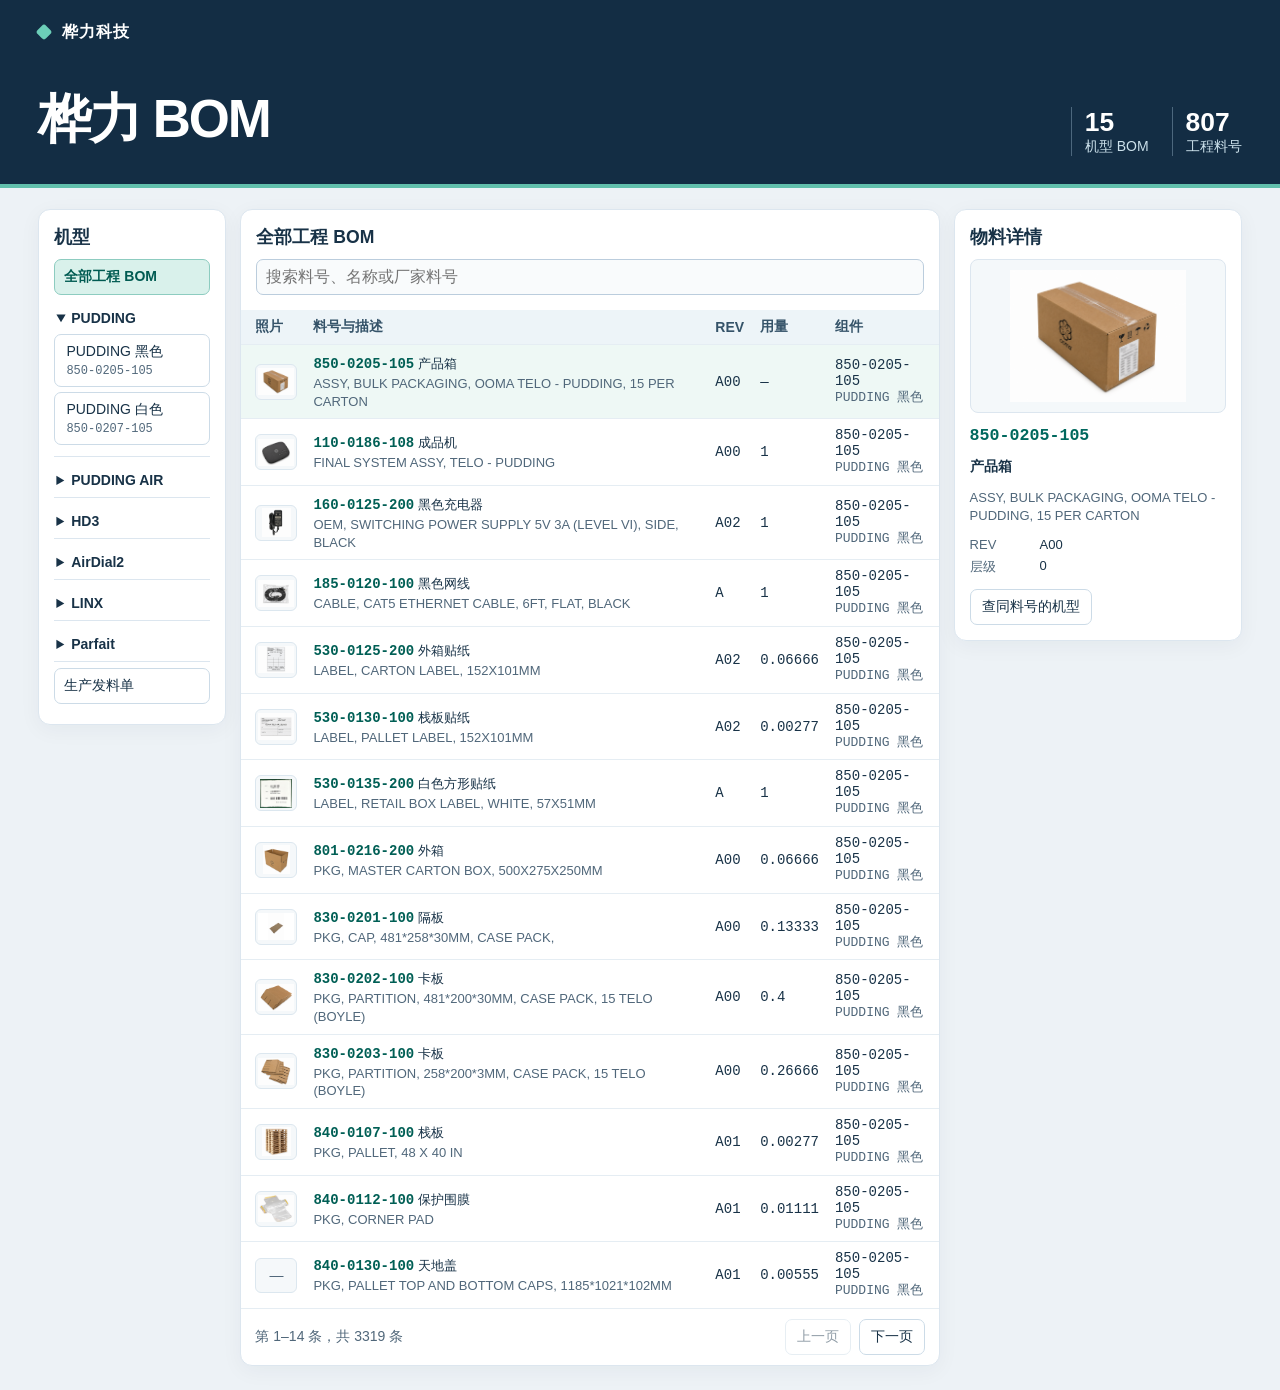
==== commit 88c2cca9: "Sync BOM publication 22" ====
--- a/index.html
+++ b/index.html
@@ -30,7 +30,6 @@
         <div class="filters">
           <select id="sections" aria-label="筛选组件"></select>
           <input id="search" type="search" placeholder="搜索料号、名称或厂家料号" aria-label="搜索物料">
-          <label class="inline"><input id="with-photos" type="checkbox">仅看有图</label>
         </div>
       </div>
       <div class="scroll"><table>
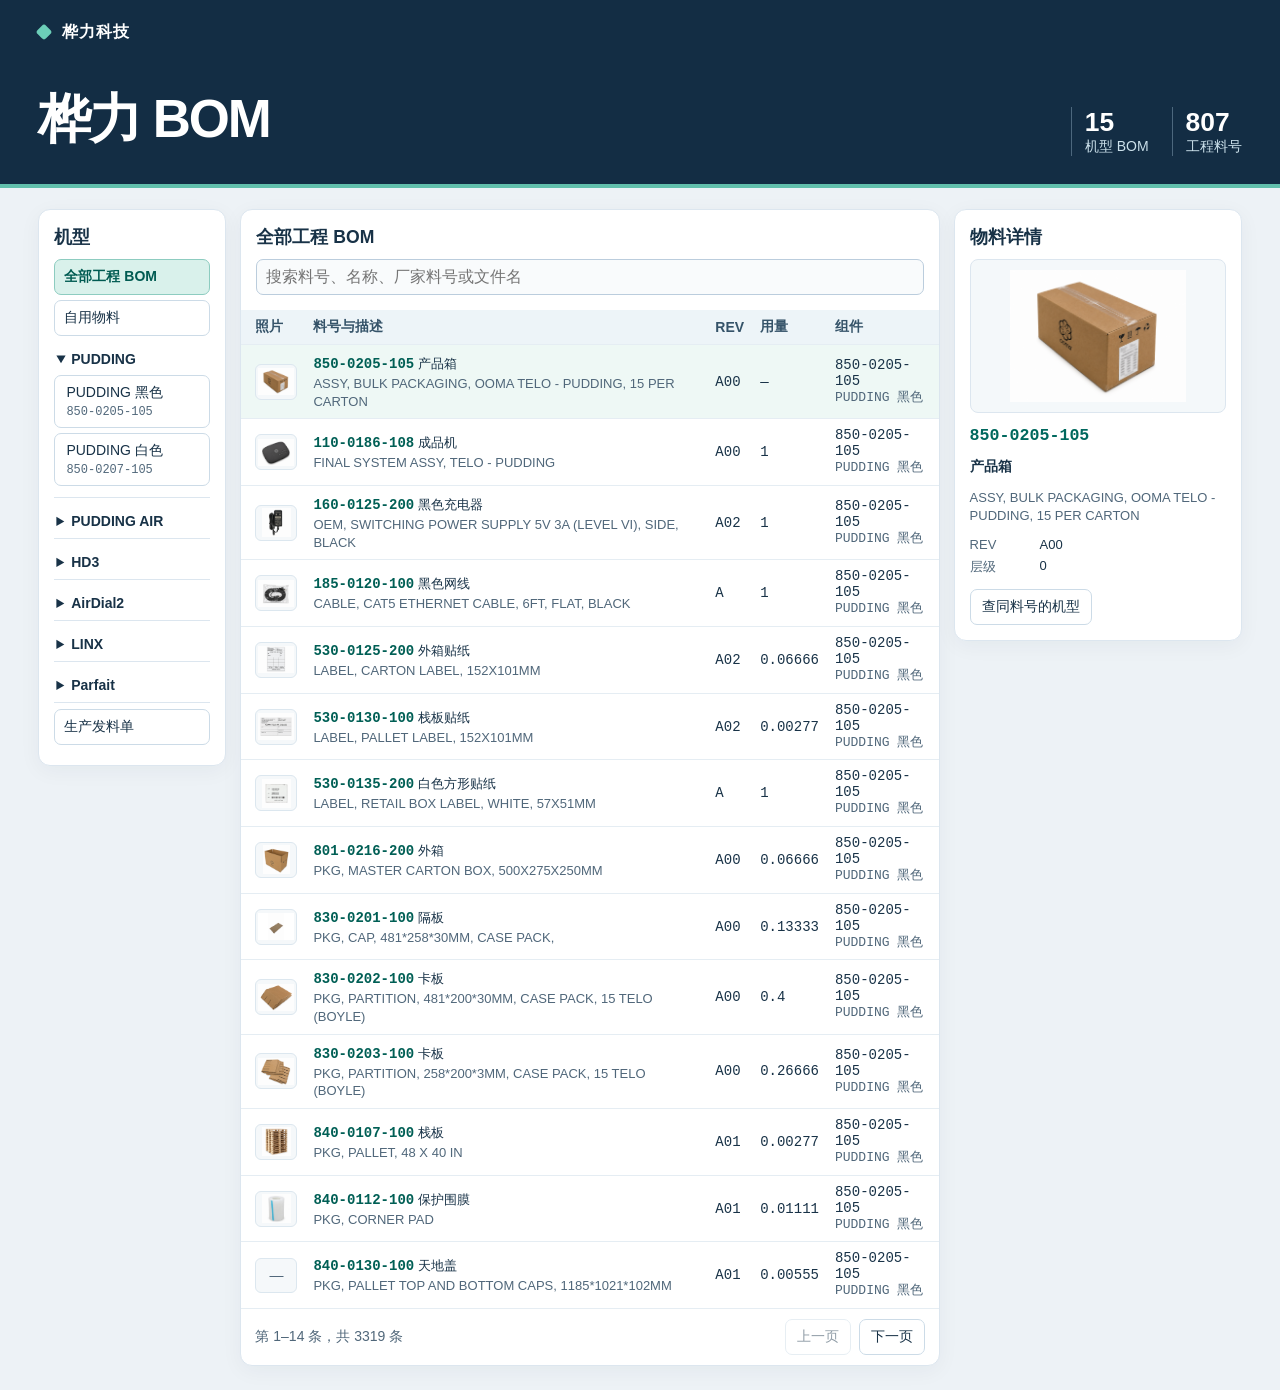
==== commit a0e70cd8: "Sync BOM publication 31" ====
--- a/index.html
+++ b/index.html
@@ -4,8 +4,8 @@
   <meta charset="utf-8">
   <meta name="viewport" content="width=device-width, initial-scale=1">
   <title>桦力 BOM</title>
-  <link rel="stylesheet" href="./query.css">
-  <script defer src="./query.js"></script>
+  <link rel="stylesheet" href="./query.css?v=f1e5dfeefd41">
+  <script defer src="./query.js?v=eb89d1ce61fe"></script>
 </head>
 <body>
 <header class="mast">
@@ -33,7 +33,7 @@
         </div>
       </div>
       <div class="scroll"><table>
-        <thead><tr><th>照片</th><th>料号与描述</th><th id="rev-heading">REV</th><th>用量</th><th id="component-heading">组件</th></tr></thead>
+        <thead><tr><th>照片</th><th id="part-heading">料号与描述</th><th id="rev-heading">REV</th><th id="qty-heading">用量</th><th id="component-heading">组件</th></tr></thead>
         <tbody id="rows"></tbody>
       </table></div>
       <div class="pager"><span id="page-status" role="status"></span><div class="actions">
--- a/query.css
+++ b/query.css
@@ -20,3 +20,4 @@
 @media(max-width:670px){.layout{grid-template-columns:minmax(0,1fr)}.detail{grid-column:1}.navigation #models{display:flex;gap:6px}.hero{align-items:start;flex-direction:column}.metrics{gap:12px}.metrics dd{font-size:1.35rem}.metrics dt{font-size:13px}.mastinner{height:auto;min-height:60px}}
 .family{margin:6px 0;padding-block:6px;border-bottom:1px solid var(--line)}.family summary,.version-row summary{cursor:pointer;padding:3px 2px;font-size:14px;font-weight:600}.family button{padding-left:11px}.row-label{font-size:13px}.archive-links{display:grid;grid-template-columns:repeat(auto-fit,minmax(145px,1fr));gap:5px 16px}.version-row>div{flex:1}
 @media(max-width:670px){.navigation #models{display:block}}
+.personal-list{min-width:0}.personal-list th:first-child{width:74px}.personal-list .part,.detail .part-id{overflow-wrap:anywhere}
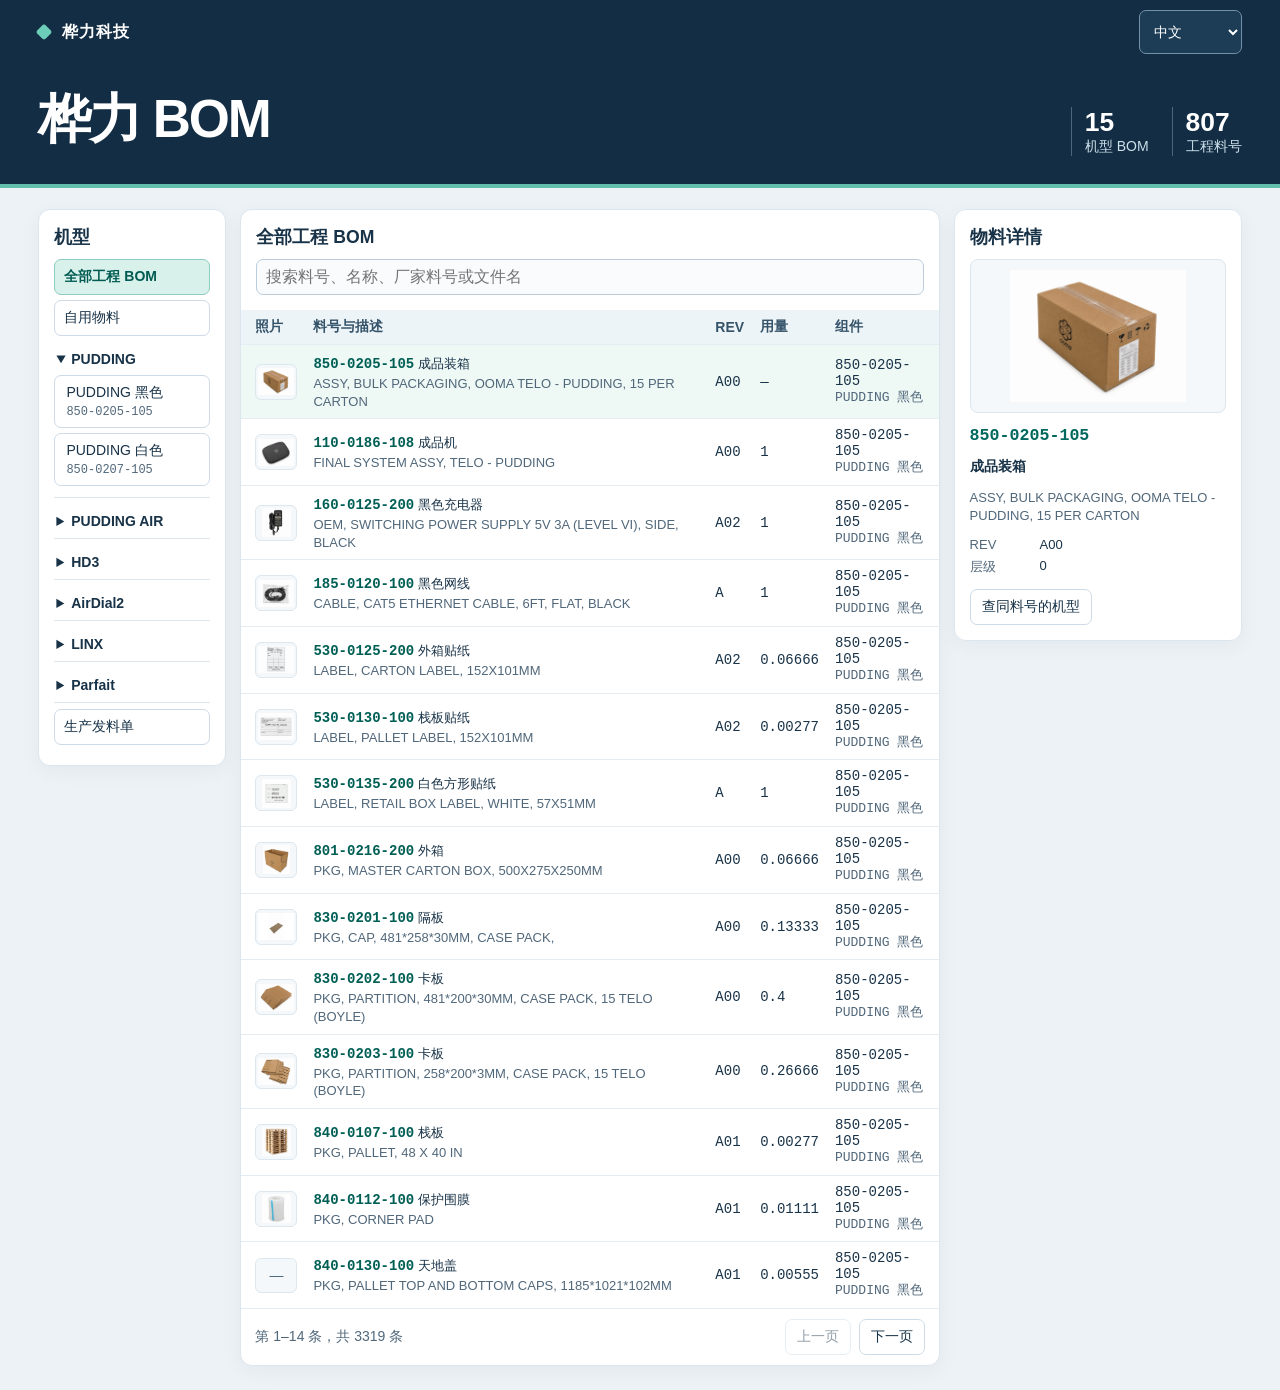
==== commit d06e9db1: "Sync BOM publication 32" ====
--- a/index.html
+++ b/index.html
@@ -4,48 +4,53 @@
   <meta charset="utf-8">
   <meta name="viewport" content="width=device-width, initial-scale=1">
   <title>桦力 BOM</title>
-  <link rel="stylesheet" href="./query.css?v=f1e5dfeefd41">
-  <script defer src="./query.js?v=eb89d1ce61fe"></script>
+  <link rel="stylesheet" href="./query.css?v=09885434b77e">
+  <script defer src="./query.js?v=a1400ab1ab8b"></script>
 </head>
 <body>
 <header class="mast">
   <div class="shell mastinner">
-    <span class="brand"><span class="mark" aria-hidden="true"></span>桦力科技</span>
+    <span class="brand"><span class="mark" aria-hidden="true"></span><span data-text="brand">桦力科技</span></span>
+    <select id="language" aria-label="语言" data-label="language">
+      <option value="zh-CN" lang="zh-CN">中文</option>
+      <option value="en" lang="en">English</option>
+      <option value="vi" lang="vi">Tiếng Việt</option>
+    </select>
   </div>
   <div class="shell hero">
-    <div><h1>桦力 BOM</h1></div>
-    <dl id="metrics" class="metrics" aria-label="目录统计"></dl>
+    <div><h1 data-text="title">桦力 BOM</h1></div>
+    <dl id="metrics" class="metrics" aria-label="目录统计" data-label="stats"></dl>
   </div>
 </header>
 <main class="shell">
   <p id="message" class="banner" role="status" hidden></p>
   <div class="layout">
-    <nav class="panel navigation" aria-label="选择机型">
-      <h2>机型</h2>
+    <nav class="panel navigation" aria-label="选择机型" data-label="models">
+      <h2 data-text="models">机型</h2>
       <div id="models"></div>
     </nav>
     <section class="panel list" aria-labelledby="list-title">
       <div class="list-head">
-        <h2 id="list-title">物料清单</h2>
+        <h2 id="list-title" data-text="list">物料清单</h2>
         <div class="filters">
-          <select id="sections" aria-label="筛选组件"></select>
-          <input id="search" type="search" placeholder="搜索料号、名称或厂家料号" aria-label="搜索物料">
+          <select id="sections" aria-label="筛选组件" data-label="componentFilter"></select>
+          <input id="search" type="search" placeholder="搜索料号、名称或厂家料号" aria-label="搜索物料" data-label="searchLabel">
         </div>
       </div>
       <div class="scroll"><table>
-        <thead><tr><th>照片</th><th id="part-heading">料号与描述</th><th id="rev-heading">REV</th><th id="qty-heading">用量</th><th id="component-heading">组件</th></tr></thead>
+        <thead><tr><th data-text="photo">照片</th><th id="part-heading" data-text="part">料号与描述</th><th id="rev-heading" data-text="rev">REV</th><th id="qty-heading" data-text="quantity">用量</th><th id="component-heading" data-text="component">组件</th></tr></thead>
         <tbody id="rows"></tbody>
       </table></div>
       <div class="pager"><span id="page-status" role="status"></span><div class="actions">
-        <button id="previous" type="button">上一页</button><button id="next" type="button">下一页</button>
+        <button id="previous" type="button" data-text="previous">上一页</button><button id="next" type="button" data-text="next">下一页</button>
       </div></div>
     </section>
-    <aside id="detail" class="panel detail" aria-label="物料详情"></aside>
+    <aside id="detail" class="panel detail" aria-label="物料详情" data-label="detail"></aside>
   </div>
 </main>
 <dialog id="image-dialog">
-  <div class="dialog-head"><h2 id="image-title">实物照片</h2><button class="close" type="button" aria-label="关闭实物照片">关闭</button></div>
-  <div class="dialog-body"><img id="large-image" alt="物料放大照片"></div>
+  <div class="dialog-head"><h2 id="image-title" data-text="realPhoto">实物照片</h2><button class="close" type="button" data-text="close">关闭</button></div>
+  <div class="dialog-body"><img id="large-image" alt="物料照片" data-alt="realPhoto"></div>
 </dialog>
 </body>
 </html>
--- a/query.css
+++ b/query.css
@@ -21,3 +21,5 @@
 .family{margin:6px 0;padding-block:6px;border-bottom:1px solid var(--line)}.family summary,.version-row summary{cursor:pointer;padding:3px 2px;font-size:14px;font-weight:600}.family button{padding-left:11px}.row-label{font-size:13px}.archive-links{display:grid;grid-template-columns:repeat(auto-fit,minmax(145px,1fr));gap:5px 16px}.version-row>div{flex:1}
 @media(max-width:670px){.navigation #models{display:block}}
 .personal-list{min-width:0}.personal-list th:first-child{width:74px}.personal-list .part,.detail .part-id{overflow-wrap:anywhere}
+#language{min-height:44px;max-width:48%;padding:7px 10px;border:1px solid #7291a8;border-radius:7px;background:#1d3c55;color:#fff;font-size:14px}
+@media(max-width:670px){.metrics div{min-width:0}}
